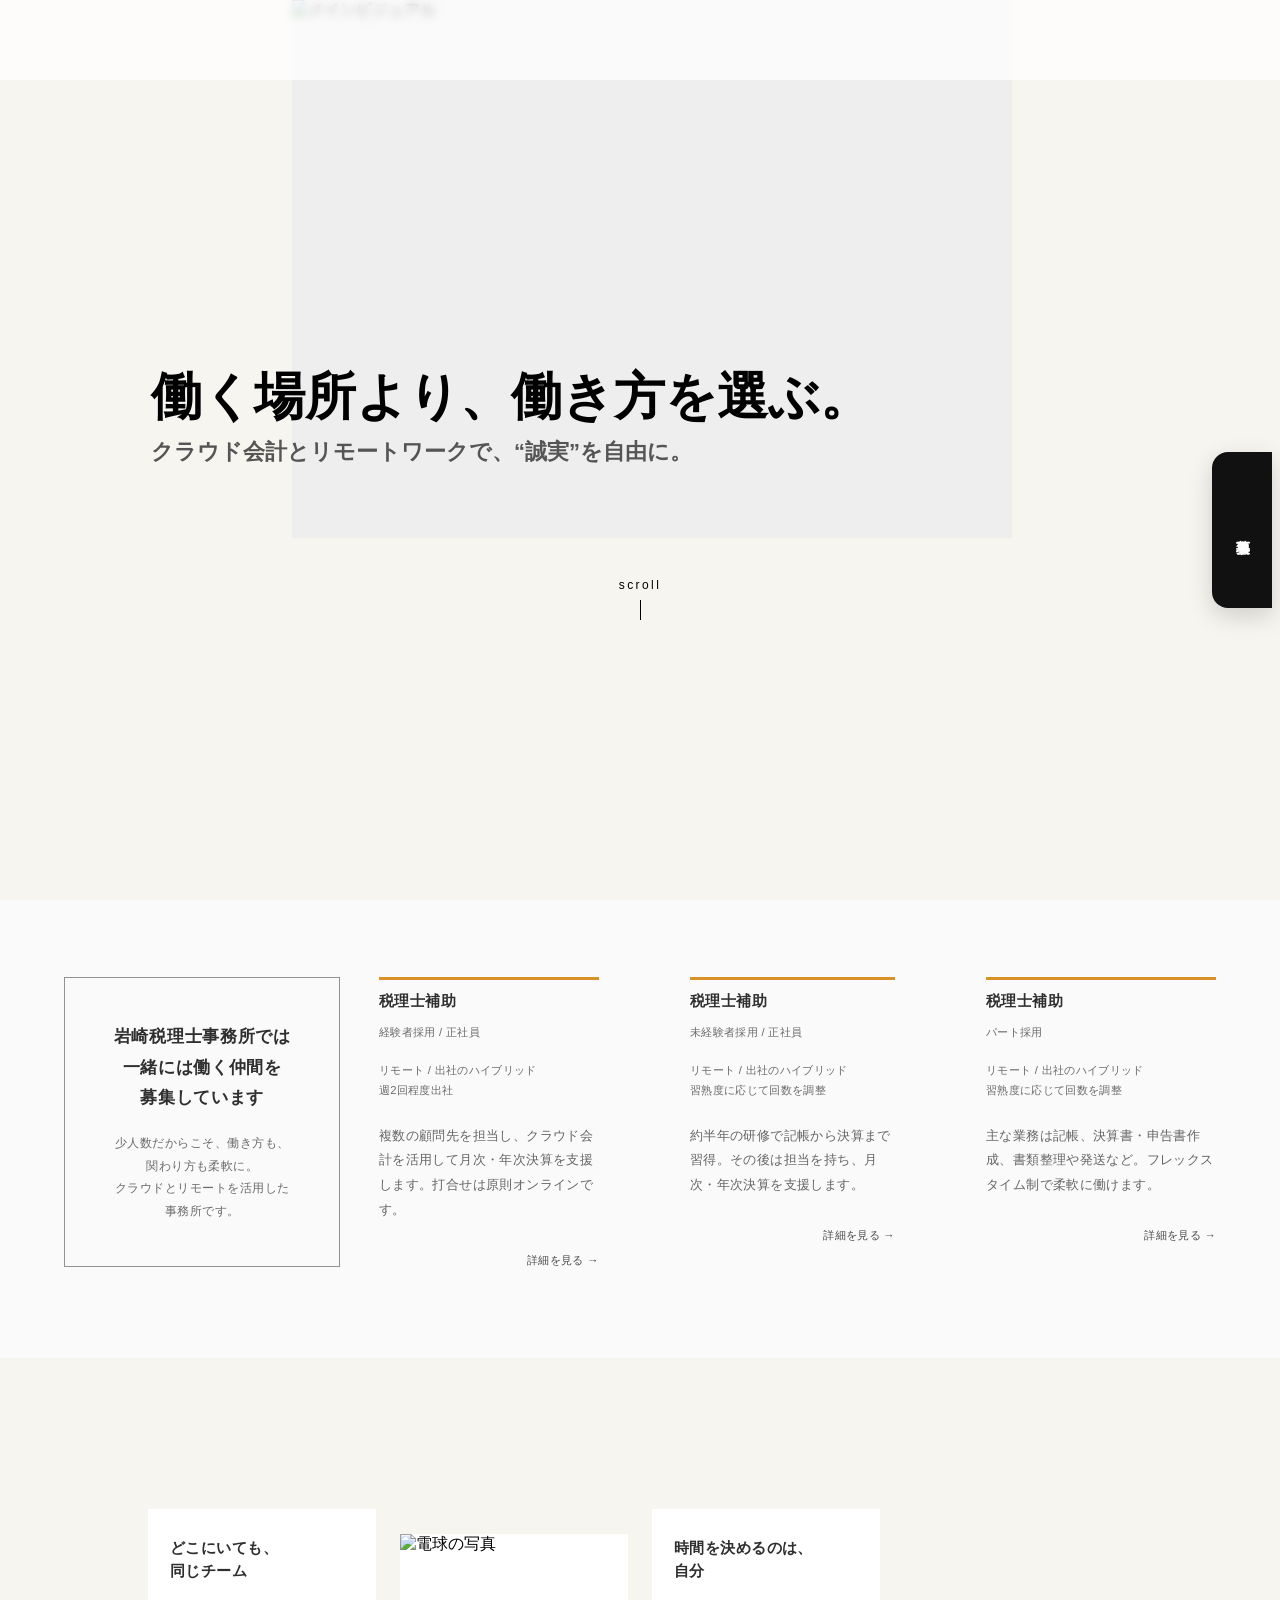
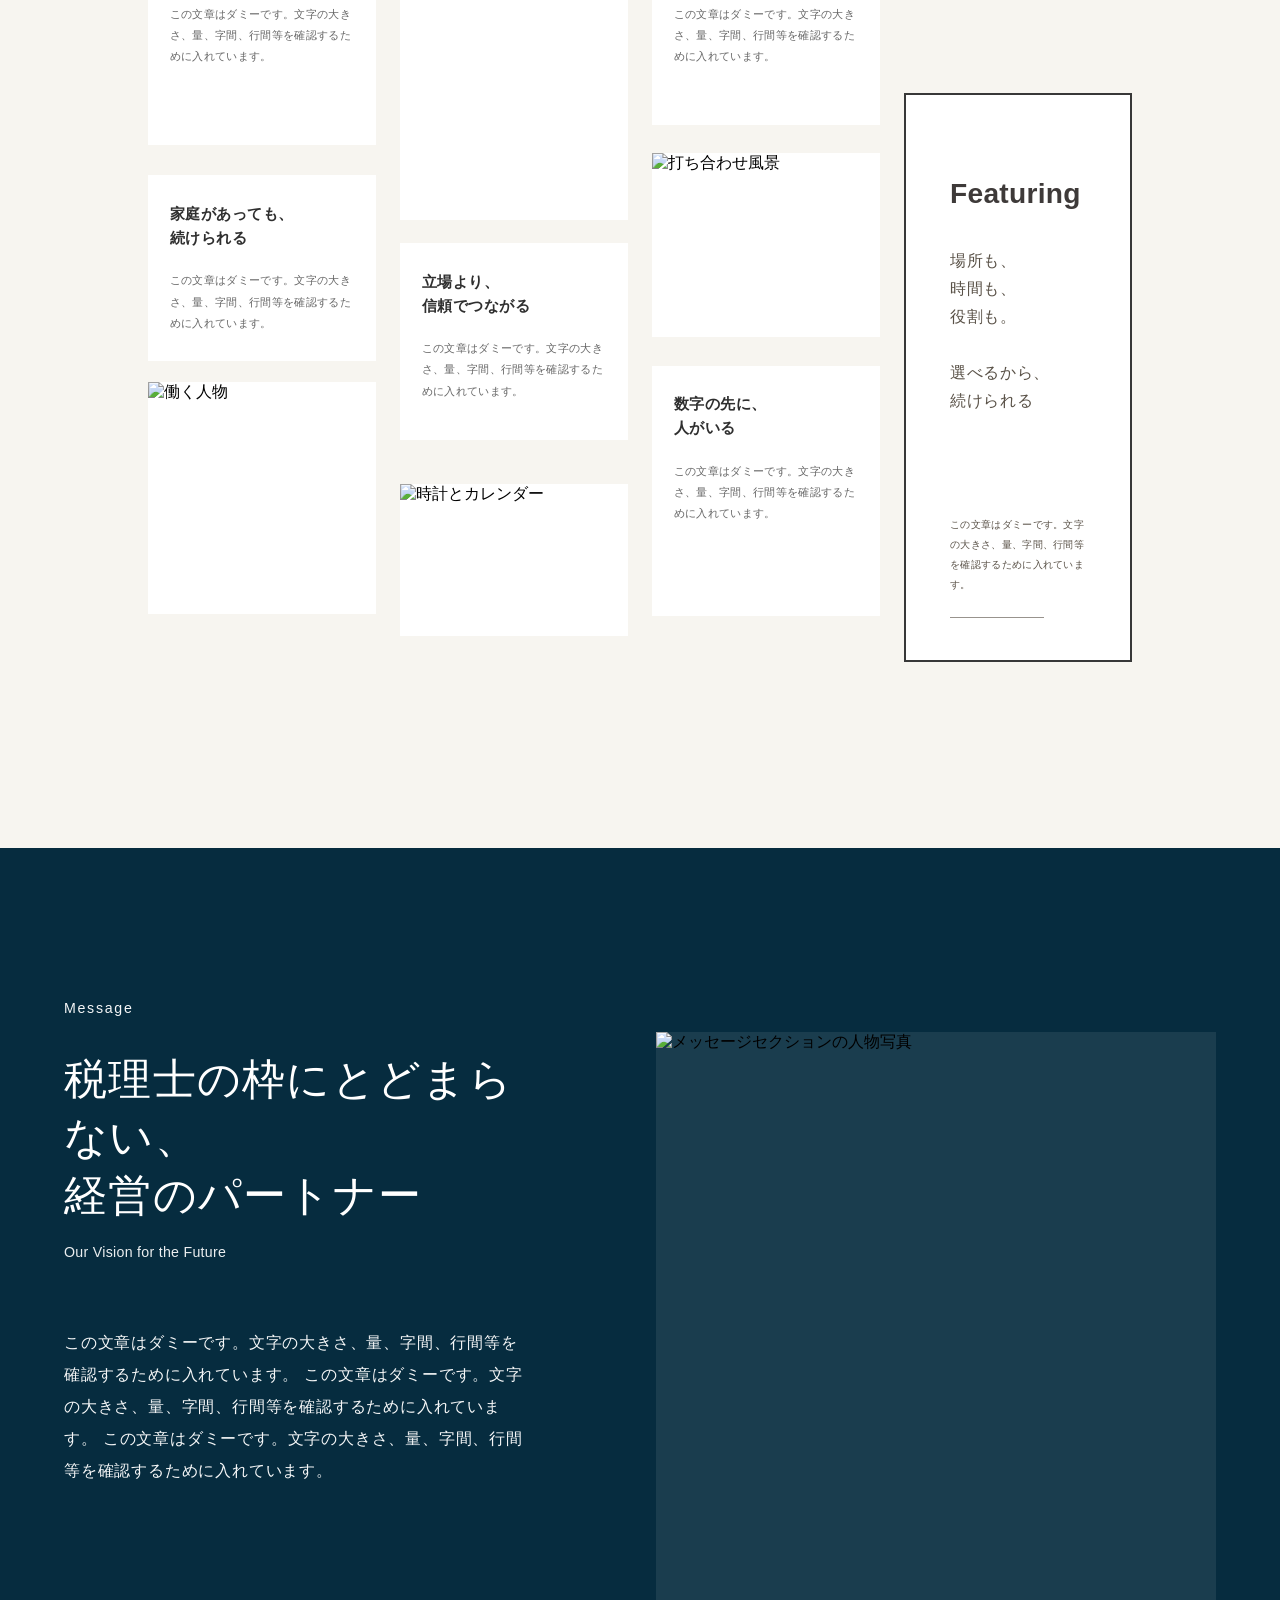
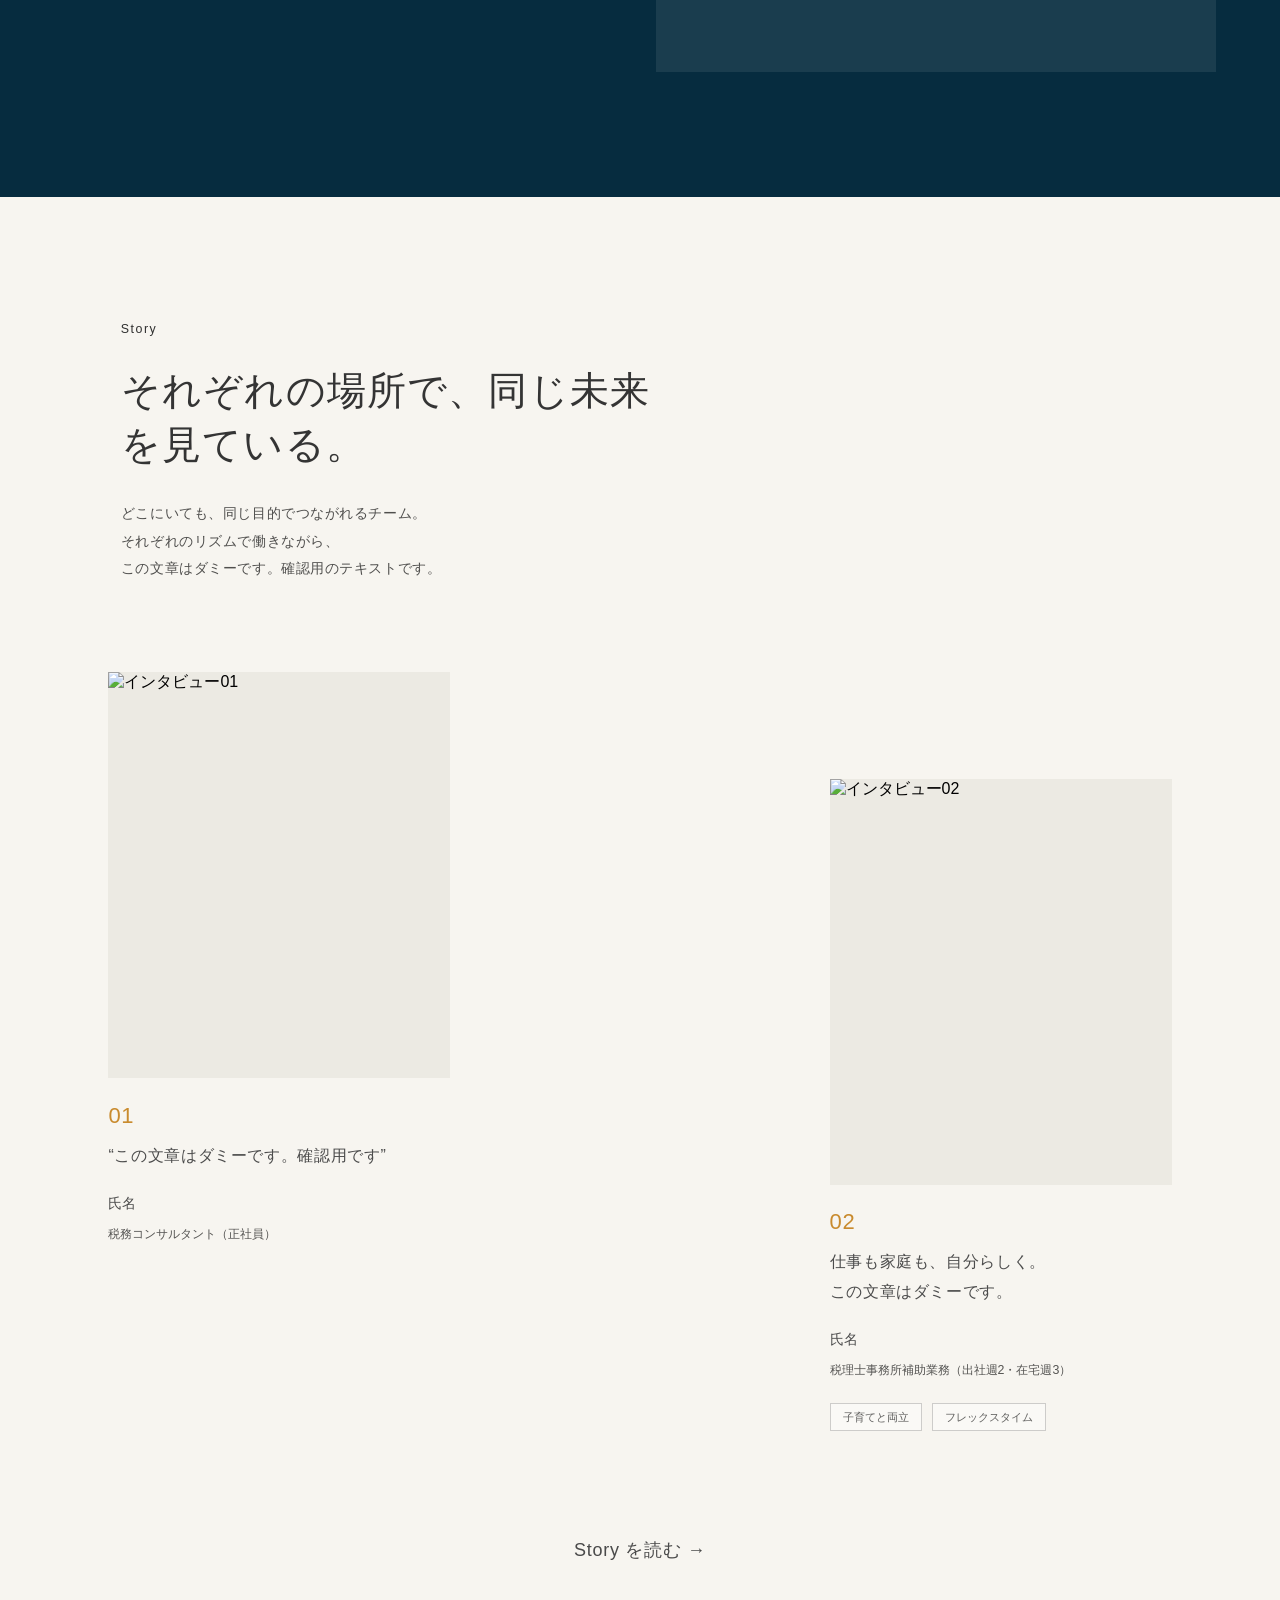
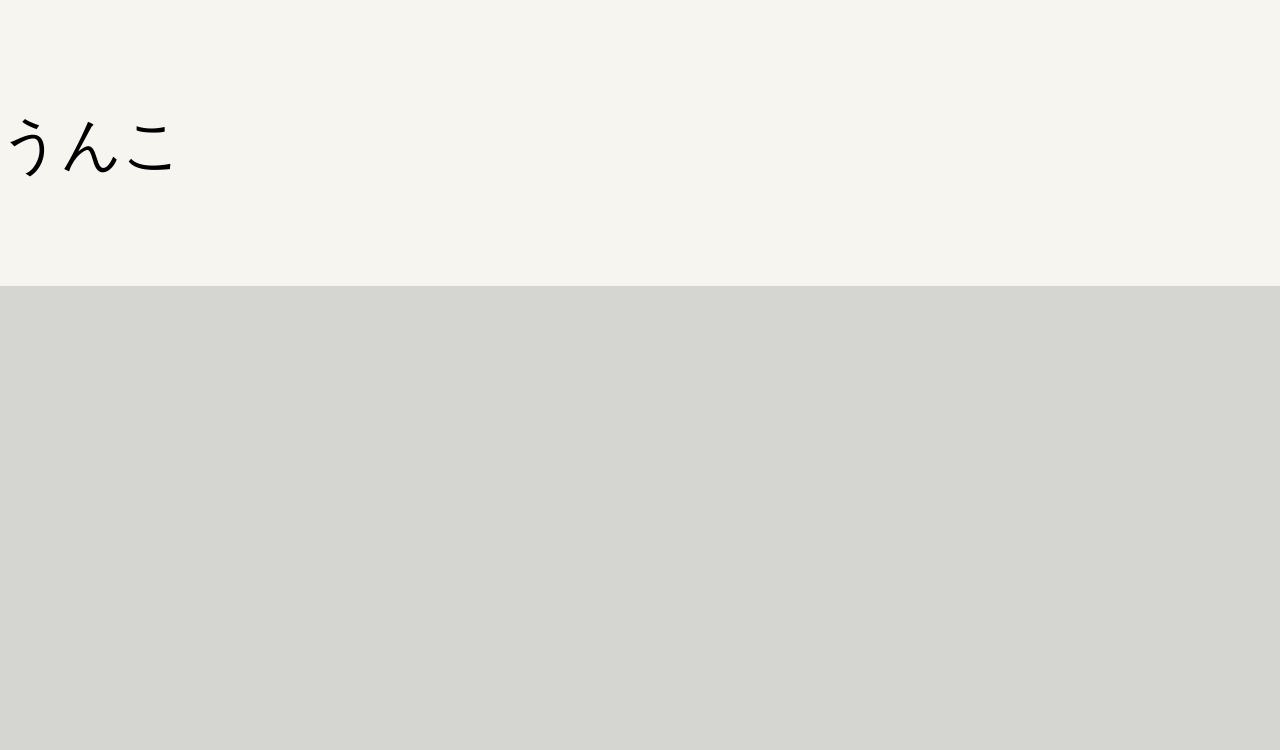
==== index.html @ affb2245 "Add files via upload" ====
<!DOCTYPE html>
<html lang="ja">
<head>
  <meta charset="UTF-8" />
  <meta name="viewport" content="width=device-width, initial-scale=1.0" />
  <title>prototype</title>
  <link rel="stylesheet" href="style.css">
</head>
<body>
  <main>
    <section class="hero">
      <div class="hero__header-bg"></div>
      <div class="hero__inner l-container">
        <div class="hero__visual-area">
          <figure class="hero__image-box">
            <img src="your-image.jpg" alt="メインビジュアル">
          </figure>
          <div class="hero__copy">
            <h1 class="hero__title">働く場所より、働き方を選ぶ。</h1>
            <p class="hero__subtitle">クラウド会計とリモートワークで、“誠実”を自由に。</p>
          </div>
        </div>
        <div class="hero__scroll">
          <span class="hero__scroll-text">scroll</span>
          <span class="hero__scroll-line"></span>
        </div>
      </div>
    </section>

  <a href="#recruit" class="fv-cta" aria-label="募集要項へ移動">
    <span class="fv-cta__text">募集要項</span>
  </a>

    <section class="recruit">
      <div class="recruit__inner l-container">
        
        <div class="recruit__lead-box">
          <div class="recruit__lead-inner">
            <h2 class="recruit__lead-title">
              岩崎税理士事務所では<br>
              一緒には働く仲間を<br>
              募集しています
            </h2>
            <p class="recruit__lead-text">
              少人数だからこそ、働き方も、<br>
              関わり方も柔軟に。<br>
              クラウドとリモートを活用した<br>
              事務所です。
            </p>
          </div>
        </div>

        <div class="recruit__content-area">
          <article class="recruit__card">
            <h3 class="recruit__card-title">税理士補助</h3>
            <p class="recruit__card-status">経験者採用 / 正社員</p>
            <p class="recruit__card-desc">リモート / 出社のハイブリッド<br>週2回程度出社</p>
            <p class="recruit__card-detail">複数の顧問先を担当し、クラウド会計を活用して月次・年次決算を支援します。打合せは原則オンラインです。</p>
            <a href="#" class="recruit__card-link">詳細を見る →</a>
          </article>

          <article class="recruit__card">
            <h3 class="recruit__card-title">税理士補助</h3>
            <p class="recruit__card-status">未経験者採用 / 正社員</p>
            <p class="recruit__card-desc">リモート / 出社のハイブリッド<br>習熟度に応じて回数を調整</p>
            <p class="recruit__card-detail">約半年の研修で記帳から決算まで習得。その後は担当を持ち、月次・年次決算を支援します。</p>
            <a href="#" class="recruit__card-link">詳細を見る →</a>
          </article>

          <article class="recruit__card">
            <h3 class="recruit__card-title">税理士補助</h3>
            <p class="recruit__card-status">パート採用</p>
            <p class="recruit__card-desc">リモート / 出社のハイブリッド<br>習熟度に応じて回数を調整</p>
            <p class="recruit__card-detail">主な業務は記帳、決算書・申告書作成、書類整理や発送など。フレックスタイム制で柔軟に働けます。</p>
            <a href="#" class="recruit__card-link">詳細を見る →</a>
          </article>
        </div>

      </div>
   </section>

   <section class="feature">
    <div class="feature__inner l-container">

      <div class="feature__col feature__col--left">
        <article class="feature-card feature-card--text feature-card--t1">
          <h2 class="feature-card__title">どこにいても、<br>同じチーム</h2>
          <p class="feature-card__text">
            この文章はダミーです。文字の大きさ、量、字間、行間等を確認するために入れています。
          </p>
        </article>

        <article class="feature-card feature-card--text feature-card--t2">
          <h2 class="feature-card__title">家庭があっても、<br>続けられる</h2>
          <p class="feature-card__text">
            この文章はダミーです。文字の大きさ、量、字間、行間等を確認するために入れています。
          </p>
        </article>

        <figure class="feature-card feature-card--photo feature-card--p1">
          <img src="feature-01.jpg" alt="働く人物">
        </figure>
      </div>

      <div class="feature__col feature__col--center">
        <figure class="feature-card feature-card--photo feature-card--p2">
          <img src="feature-02.jpg" alt="電球の写真">
        </figure>

        <article class="feature-card feature-card--text feature-card--t3">
          <h2 class="feature-card__title">立場より、<br>信頼でつながる</h2>
          <p class="feature-card__text">
            この文章はダミーです。文字の大きさ、量、字間、行間等を確認するために入れています。
          </p>
        </article>

        <figure class="feature-card feature-card--photo feature-card--p3">
          <img src="feature-03.jpg" alt="時計とカレンダー">
        </figure>
      </div>

      <div class="feature__col feature__col--right">
        <article class="feature-card feature-card--text feature-card--t4">
          <h2 class="feature-card__title">時間を決めるのは、<br>自分</h2>
          <p class="feature-card__text">
            この文章はダミーです。文字の大きさ、量、字間、行間等を確認するために入れています。
          </p>
        </article>

        <figure class="feature-card feature-card--photo feature-card--p4">
          <img src="feature-04.jpg" alt="打ち合わせ風景">
        </figure>

        <article class="feature-card feature-card--text feature-card--t5">
          <h2 class="feature-card__title">数字の先に、<br>人がいる</h2>
          <p class="feature-card__text">
            この文章はダミーです。文字の大きさ、量、字間、行間等を確認するために入れています。
          </p>
        </article>
      </div>

      <aside class="feature-panel">
        <div class="feature-panel__inner">
          <p class="feature-panel__heading">Featuring</p>
          <h2 class="feature-panel__title">
            場所も、<br>
            時間も、<br>
            役割も。<br>
            <br>
            選べるから、<br>
            続けられる
          </h2>
          <p class="feature-panel__text">
            この文章はダミーです。文字の大きさ、量、字間、行間等を確認するために入れています。
          </p>
          <span class="feature-panel__line"></span>
        </div>
      </aside>

    </div>
  </section>

  <section class="message">
    <div class="message__inner l-container">
      <div class="message__content">
        <p class="message__eyebrow">Message</p>
        <h2 class="message__title">
          税理士の枠にとどまらない、<br>
          経営のパートナー
        </h2>
        <p class="message__sub">Our Vision for the Future</p>

        <div class="message__text">
          <p>
            この文章はダミーです。文字の大きさ、量、字間、行間等を確認するために入れています。
            この文章はダミーです。文字の大きさ、量、字間、行間等を確認するために入れています。
            この文章はダミーです。文字の大きさ、量、字間、行間等を確認するために入れています。
          </p>
        </div>
      </div>

      <figure class="message__image">
        <img src="message-photo.jpg" alt="メッセージセクションの人物写真">
      </figure>
    </div>
 </section>

 <section class="story">
  <div class="story__inner l-container">
    <div class="story__heading">
      <p class="story__eyebrow">Story</p>
      <h2 class="story__title">それぞれの場所で、同じ未来を見ている。</h2>
      <p class="story__lead">
        どこにいても、同じ目的でつながれるチーム。<br>
        それぞれのリズムで働きながら、<br>
        この文章はダミーです。確認用のテキストです。
      </p>
    </div>

    <div class="story__list">
      <article class="story-card story-card--01">
        <figure class="story-card__image">
          <img src="story-01.jpg" alt="インタビュー01">
        </figure>

        <div class="story-card__body">
          <p class="story-card__number">01</p>
          <h3 class="story-card__catch">“この文章はダミーです。確認用です”</h3>
          <p class="story-card__name">氏名</p>
          <p class="story-card__meta">税務コンサルタント（正社員）</p>
        </div>
      </article>

      <article class="story-card story-card--02">
        <figure class="story-card__image">
          <img src="story-02.jpg" alt="インタビュー02">
        </figure>

        <div class="story-card__body">
          <p class="story-card__number">02</p>
          <h3 class="story-card__catch">
            仕事も家庭も、自分らしく。<br>
            この文章はダミーです。
          </h3>
          <p class="story-card__name">氏名</p>
          <p class="story-card__meta">税理士事務所補助業務（出社週2・在宅週3）</p>

          <div class="story-card__tags">
            <span class="story-card__tag">子育てと両立</span>
            <span class="story-card__tag">フレックスタイム</span>
          </div>
        </div>
      </article>
    </div>

    <div class="story__footer">
      <a href="#" class="story__link">Story を読む →</a>
    </div>
  </div>
 </section>
 <p class="unko">うんこ</p>

    <footer class="footer">
      <div class="footer__inner l-container"></div>
    </footer>
</main>
</html>
---- style.css ----
:root {
  /* 色の定義 */
  --bg-orange: #F7F5F0; 
  --header-white: #ffffffab;
  --footer-gray: #D5D5D1;
  --text-main: #000000;
  --text-sub: rgba(0, 0, 0, 0.82);
  --header-h: clamp(72px, 7vw, 80px);
  --row-image: clamp(320px, 42vw, 600px);
}

/* リセット */
* { 
  box-sizing: border-box; 
  margin: 0; 
  padding: 0; 
}


body {
  background: var(--bg-orange);
  color: var(--text-main);
  font-family: "Hiragino Sans", "Yu Gothic", sans-serif;
  overflow-x: hidden;
}

/* =============================================
   共通レイアウト：.l-container
   ============================================= */
.l-container {
  width: min(100%, 1440px);
  margin-inline: auto;
  padding-inline: clamp(24px, 5%, 64px);
  box-sizing: border-box;
}

/* =============================================
   Heroセクション（FV）
   ============================================= */
.hero {
  width: 100%;
  min-height: 100vh;
}

/* ヘッダー背景（全幅） */
.hero__header-bg {
  position: absolute; /* 昇降JSを入れるまでは absolute で一旦維持 */
  top: 0;
  left: 0;
  width: 100%;
  height: var(--header-h);
  background: var(--header-white);
  backdrop-filter: blur(4px);
  z-index: 11;
}

.hero__inner {
  /* FV専用グリッド定数をローカル化 */
  --hero-col-1: 98fr;
  --hero-col-2: 187fr;
  --hero-col-3: 900fr;
  --hero-col-4: 255fr;

  display: grid;
  grid-template-columns:
    var(--hero-col-1)
    var(--hero-col-2)
    var(--hero-col-3)
    var(--hero-col-4);

  grid-template-rows: clamp(320px, 42vw, 600px) auto;
  padding-bottom: 140px;
}

/* 画像とコピーを重ねるエリア */
.hero__visual-area {
  grid-column: 1 / 5;
  grid-row: 1 / 2;

  display: grid;
  grid-template-columns: inherit;
  grid-template-rows: 1fr;
}

/* 画像：3列目 */
.hero__image-box {
  grid-column: 3 / 4;
  grid-row: 1 / 2;

  width: 100%;
  height: 100%;
  background: #eee;
  overflow: hidden;
}

.hero__image-box img {
  width: 100%;
  height: 100%;
  object-fit: cover;
}

/* コピー：1〜3列を使って画像上に重ねる */
.hero__copy {
  grid-column: 1 / 4;
  grid-row: 1 / 2;

  align-self: end;
  padding-left: clamp(20px, 6.8vw, 98px);
  padding-bottom: clamp(30px, 5.5vw, 80px);
  pointer-events: none;
}

.hero__title {
  font-size: clamp(28px, 4vw, 56px);
  line-height: 1.2;
  margin-bottom: 0.2em;
  white-space: nowrap;
}

.hero__subtitle {
  font-size: clamp(14px, 1.8vw, 22px);
  color: #555;
  font-weight: 700;
  white-space: nowrap;
}

/* スクロール */
.hero__scroll {
  grid-column: 1 / 5;
  grid-row: 2 / 3;

  justify-self: center;
  display: flex;
  flex-direction: column;
  align-items: center;
  padding-top: 40px;
}

.hero__scroll-text {
  font-size: 12px;
  letter-spacing: 0.2em;
}

.hero__scroll-line {
  width: 1px;
  height: clamp(10px, 2vw, 20px);
  background: #000;
  margin-top: 8px;
}

/* =============================================
   FV CTA
   Heroの外に置く独立UI
   ============================================= */
.fv-cta {
  position: fixed;
  z-index: 50;

  /* 縦位置：
     サブコピー付近〜少し下を想定 */
  top: clamp(340px, 36vw, 452px);

  /* 横位置：
     1440コンテンツの右端基準。
     画面が広い時は1440の外へ行かず、
     画面が狭い時は右端から少し内側へ。 */
  right: max(8px, calc((100vw - 1440px) / 2));

  width: clamp(56px, 4.72vw, 68px);
  height: clamp(136px, 12.22vw, 176px);

  display: flex;
  align-items: center;
  justify-content: center;

  background: #111;
  color: #fff;
  text-decoration: none;

  border-radius: 16px 0 0 16px;
  box-shadow: 0 8px 24px rgba(0, 0, 0, 0.16);

  transition:
    background 0.25s ease,
    transform 0.25s ease,
    box-shadow 0.25s ease;
}

.fv-cta:hover {
  background: #222;
  transform: translateX(-2px);
  box-shadow: 0 10px 28px rgba(0, 0, 0, 0.2);
}

.fv-cta__text {
  writing-mode: vertical-rl;
  text-orientation: upright;

  font-size: clamp(14px, 1.11vw, 16px);
  line-height: 1.4;
  font-weight: 700;
  letter-spacing: 0.08em;
}

/* ---------------------------------------------
   1440未満
   右端から少し内側へ
   --------------------------------------------- */
/* @media (max-width: 1440px) {
  .fv-cta {
    right: clamp(0px, 1.67vw, 24px);
  }
} */

@media (min-width: 1600px) {
  .fv-cta {
    top: clamp(380px, 40vw, 520px);
  }
}

/* ---------------------------------------------
   タブレット
   少し小さく・少し上へ
   --------------------------------------------- */
@media (max-width: 980px) {
  .fv-cta {
    top: clamp(280px, 34vw, 360px);
    width: clamp(52px, 6.2vw, 60px);
    height: clamp(120px, 16vw, 148px);
    border-radius: 14px 0 0 14px;
  }

  .fv-cta__text {
    font-size: clamp(13px, 1.53vw, 15px);
  }
}

/* =============================================
   Recruitmentセクション
   ============================================= */
.recruit {
  width: 100%;
  background: #fafafa;
  padding-top: clamp(72px, 6vw, 96px);
  padding-bottom: clamp(80px, 7vw, 112px);
}

.recruit__inner {
  display: grid;
  grid-template-columns:
    clamp(240px, 24%, 300px)
    minmax(0, 1fr);
  column-gap: clamp(40px, 4vw, 88px);
  align-items: start;
}

/* 左リード */
.recruit__lead-box {
  grid-column: 1 / 2;
  margin-top: 0;
}

.recruit__lead-inner {
  width: 100%;
  aspect-ratio: 5 / 4;
  border: 1px solid rgba(0, 0, 0, 0.42);
  background: transparent;

  display: flex;
  flex-direction: column;
  align-items: center;
  justify-content: center;
  text-align: center;

  padding: clamp(32px, 3.4vw, 44px);
}

.recruit__lead-title {
  font-size: clamp(15px, 1.35vw, 19px);
  line-height: 1.75;
  font-weight: 700;
  letter-spacing: 0.04em;
  color: #2f2f2f;
}

.recruit__lead-text {
  margin-top: clamp(18px, 1.6vw, 24px);
  font-size: clamp(11px, 0.9vw, 13px);
  line-height: 1.95;
  font-weight: 400;
  letter-spacing: 0.04em;
  color: rgba(0, 0, 0, 0.58);
}

/* 右カード群 */
.recruit__content-area {
  grid-column: 2 / 3;
  display: flex;
  align-items: flex-start;
  justify-content: space-between;
  gap: clamp(28px, 3vw, 56px);
}

.recruit__card {
  flex: 0 1 auto;
  min-width: 0;
  display: flex;
  flex-direction: column;
  align-items: flex-start;

  padding-top: clamp(10px, 0.9vw, 14px);
  border-top: 3px solid #d89228;
  margin-top: 0; /* ← ここ大事。頭揃える */
}

/* 幅だけで差をつける */
.recruit__card:nth-child(1) {
  width: clamp(180px, 18vw, 240px);
}

.recruit__card:nth-child(2) {
  width: clamp(170px, 17vw, 225px);
}

.recruit__card:nth-child(3) {
  width: clamp(185px, 18.5vw, 250px);
}

/* 文字 */
.recruit__card-title {
  font-size: clamp(14px, 1.15vw, 18px);
  line-height: 1.45;
  font-weight: 700;
  letter-spacing: 0.03em;
  color: #2f2f2f;
}

.recruit__card-status {
  margin-top: clamp(8px, 0.8vw, 11px);
  font-size: clamp(11px, 0.88vw, 13px);
  line-height: 1.6;
  font-weight: 400;
  letter-spacing: 0.03em;
  color: rgba(0, 0, 0, 0.58);
}

.recruit__card-desc {
  margin-top: clamp(18px, 1.5vw, 22px);
  font-size: clamp(11px, 0.88vw, 13px);
  line-height: 1.8;
  font-weight: 400;
  letter-spacing: 0.03em;
  color: rgba(0, 0, 0, 0.58);
}

.recruit__card-detail {
  margin-top: clamp(22px, 1.8vw, 28px);
  font-size: clamp(13px, 0.98vw, 15px);
  line-height: 1.9;
  font-weight: 400;
  letter-spacing: 0.03em;
  color: rgba(0, 0, 0, 0.60);
}

.recruit__card-link {
  margin-top: clamp(28px, 2.4vw, 36px);
  display: inline-block;
  align-self: flex-end;
  text-decoration: none;
  font-size: clamp(11px, 0.88vw, 13px);
  line-height: 1.4;
  font-weight: 400;
  letter-spacing: 0.03em;
  color: #4a4a4a;
}

/* ノートPC */
@media (max-width: 1440px) {
  .recruit__inner {
    grid-template-columns:
      clamp(220px, 24%, 280px)
      minmax(0, 1fr);
    column-gap: clamp(28px, 3vw, 56px);
  }

  .recruit__content-area {
    gap: clamp(20px, 2.2vw, 32px);
  }

  .recruit__card:nth-child(1) {
    width: clamp(170px, 18vw, 220px);
  }

  .recruit__card:nth-child(2) {
    width: clamp(160px, 17vw, 205px);
  }

  .recruit__card:nth-child(3) {
    width: clamp(175px, 18.5vw, 230px);
  }
}

/* タブレット */
@media (max-width: 980px) {
  .recruit__inner {
    grid-template-columns: 1fr;
    row-gap: 36px;
  }

  .recruit__lead-box,
  .recruit__content-area {
    grid-column: auto;
  }

  .recruit__lead-inner {
    max-width: 420px;
  }

  .recruit__card {
    width: auto !important;
    flex: 1 1 0;
  }
}


/* =============================================
   Featureセクション
   カンプ寄せ強化版（文字サイズ調整版）
   ============================================= */
.feature {
  width: 100%;
  background: #f7f5f0;
  padding-top: clamp(110px, 11.74vw, 169px);
  padding-bottom: clamp(120px, 14.51vw, 209px);
}

.feature__inner {
  align-items: start;
  display: grid;
  grid-template-columns:
    minmax(16px, 91px)
    repeat(12, minmax(0, 78px))
    minmax(16px, 167px);
  column-gap: 24px;
}

/* =============================================
   4つの大枠配置
   ============================================= */
.feature__col--left  { grid-column: 2 / span 3; }
.feature__col--center{ grid-column: 5 / span 3; }
.feature__col--right { grid-column: 8 / span 3; }

.feature-panel {
  grid-column: 11 / span 3;
  margin-top: clamp(150px, 14.38vw, 207px);
}

/* 各縦列は「積む」けど、均等にしない */
.feature__col {
  display: grid;
  align-content: start;
  justify-items: start;
}

.feature__col--left {
  row-gap: 0;
  padding-top: 0;
}

.feature__col--center {
  row-gap: 0;
  padding-top: clamp(22px, 2.01vw, 29px);
}

.feature__col--right {
  row-gap: 0;
  padding-top: 0;
}

/* =============================================
   基本カード
   ============================================= */
.feature-card {
  min-width: 0;
  background: #fff;
}

.feature-card--text {
  display: grid;
  align-content: start;
  padding:
    clamp(22px, 2.1vw, 30px)
    clamp(18px, 1.7vw, 24px);
}

.feature-card--photo {
  overflow: hidden;
}

.feature-card--photo img {
  width: 100%;
  height: 100%;
  object-fit: cover;
  display: block;
}

/* =============================================
   左列（258系）
   ============================================= */
.feature-card--t1,
.feature-card--t2,
.feature-card--p1 {
  width: min(100%, clamp(220px, 17.92vw, 258px));
}

.feature-card--t1 {
  min-height: clamp(220px, 18.47vw, 266px);
  margin-top: 0;
}

.feature-card--t2 {
  min-height: clamp(152px, 12.78vw, 184px);
  margin-top: clamp(20px, 2.36vw, 34px);
}

.feature-card--p1 {
  aspect-ratio: 258 / 263;
  margin-top: clamp(18px, 1.60vw, 23px);
}

/* =============================================
   中列（254系）
   ============================================= */
.feature-card--p2,
.feature-card--t3,
.feature-card--p3 {
  width: min(100%, clamp(216px, 17.64vw, 254px));
}

.feature-card--p2 {
  aspect-ratio: 254 / 318;
  margin-top: 0;
}

.feature-card--t3 {
  min-height: clamp(184px, 15.35vw, 221px);
  margin-top: clamp(18px, 1.81vw, 26px);
}

.feature-card--p3 {
  aspect-ratio: 254 / 169;
  margin-top: clamp(34px, 3.47vw, 50px);
}

/* =============================================
   右列（259/287系）
   ============================================= */
.feature-card--t4,
.feature-card--p4 {
  width: min(100%, clamp(220px, 17.99vw, 259px));
}

.feature-card--t5 {
  width: min(100%, clamp(230px, 19.93vw, 287px));
}

.feature-card--t4 {
  min-height: clamp(200px, 16.88vw, 243px);
  margin-top: 0;
}

.feature-card--p4 {
  aspect-ratio: 259 / 209;
  margin-top: clamp(22px, 2.22vw, 32px);
}

.feature-card--t5 {
  min-height: clamp(220px, 19.58vw, 282px);
  margin-top: clamp(22px, 2.22vw, 32px);
}

/* =============================================
   小カード内テキスト
   ============================================= */
.feature-card--text h2,
.feature-card--text h3 {
  margin: 0;
  font-size: clamp(14px, 1.2vw, 18px);
  line-height: 1.55;
  font-weight: 700;
  letter-spacing: 0.03em;
  color: #2f2f2f;
}

.feature-card--text p {
  margin-top: clamp(16px, 1.6vw, 24px);
  font-size: clamp(11px, 0.88vw, 13px);
  line-height: 1.9;
  font-weight: 400;
  letter-spacing: 0.03em;
  color: rgba(0, 0, 0, 0.60);
}

/* =============================================
   右パネル
   ============================================= */
.feature-panel__inner {
  width: min(100%, 293px);
  height: 569px;
  background: #fff;
  border: 2px solid rgba(0, 0, 0, 0.78);
  box-sizing: border-box;

  padding: 84px 44px 42px;

  display: grid;
  grid-template-rows: auto auto 1fr auto auto;
}

.feature-panel__heading {
  margin: 0;
  font-size: clamp(24px, 2.2vw, 34px);
  line-height: 1.05;
  font-weight: 700;
  letter-spacing: 0.01em;
  color: #3e3a39;
}

.feature-panel__title {
  margin: clamp(36px, 3vw, 46px) 0 0;
  font-size: clamp(16px, 1.25vw, 20px);
  line-height: 1.75;
  font-weight: 500;
  letter-spacing: 0.04em;
  color: #5a5248;
}

.feature-panel__text {
  align-self: end;
  margin: 0;
  font-size: clamp(10px, 0.82vw, 12px);
  line-height: 1.9;
  font-weight: 400;
  letter-spacing: 0.03em;
  color: #5a5248;
}

.feature-panel__line {
  display: block;
  align-self: start;
  width: 94px;
  height: 1px;
  background: rgba(90, 82, 72, 0.62);
  margin-top: 22px;
}

/* =============================================
   1280以下
   ============================================= */
@media (max-width: 1280px) {
  .feature__inner {
    grid-template-columns:
      minmax(20px, 1fr)
      repeat(12, minmax(0, 1fr))
      minmax(20px, 1fr);
    column-gap: clamp(12px, 1.88vw, 24px);
  }

  .feature-card--t1,
  .feature-card--t2,
  .feature-card--p1,
  .feature-card--p2,
  .feature-card--t3,
  .feature-card--p3,
  .feature-card--t4,
  .feature-card--p4,
  .feature-card--t5,
  .feature-panel__inner {
    width: 100%;
  }
}

/* =============================================
   タブレット
   ============================================= */
@media (max-width: 980px) {
  .feature {
    padding-top: clamp(88px, 10vw, 120px);
    padding-bottom: clamp(88px, 10vw, 120px);
  }

  .feature__inner {
    grid-template-columns:
      minmax(20px, 1fr)
      repeat(6, minmax(0, 1fr))
      minmax(20px, 1fr);
    column-gap: 16px;
    row-gap: 28px;
  }

  .feature__col--left {
    grid-column: 2 / span 3;
  }

  .feature__col--center {
    grid-column: 5 / span 3;
    padding-top: 0;
  }

  .feature__col--right {
    grid-column: 2 / span 3;
  }

  .feature-panel {
    grid-column: 5 / span 3;
    margin-top: 0;
  }

  .feature-card--t2,
  .feature-card--p1,
  .feature-card--t3,
  .feature-card--p3,
  .feature-card--p4,
  .feature-card--t5 {
    margin-top: 20px;
  }
}


/* =============================================
   Messageセクション
   ============================================= */
.message {
  width: 100%;
  background: #062c3f;
  padding-top: clamp(88px, 10.42vw, 150px);
  padding-bottom: clamp(88px, 9.72vw, 140px);
}

.message__inner {
  /* l-container を芯にして、中だけ flex */
  display: flex;
  align-items: flex-start;
  justify-content: space-between;
  gap: clamp(32px, 5.56vw, 80px);
}

/* ---------------------------------------------
   左テキスト
--------------------------------------------- */
.message__content {
  flex: 0 1 460px;
  min-width: 0;
  color: #ffffff;
  padding-top: clamp(8px, 1.39vw, 20px);
}

.message__eyebrow {
  margin: 0;
  font-size: clamp(14px, 1.11vw, 16px);
  line-height: 1.4;
  font-weight: 400;
  letter-spacing: 0.12em;
  color: rgba(255, 255, 255, 0.96);
}

.message__title {
  margin: clamp(22px, 2.57vw, 37px) 0 0;
  font-size: clamp(32px, 3.33vw, 48px);
  line-height: 1.35;
  font-weight: 500;
  letter-spacing: 0.03em;
  color: #ffffff;
}

.message__sub {
  margin: clamp(12px, 1.39vw, 20px) 0 0;
  font-size: clamp(13px, 1.11vw, 16px);
  line-height: 1.5;
  font-weight: 400;
  letter-spacing: 0.02em;
  color: rgba(255, 255, 255, 0.92);
}

.message__text {
  margin-top: clamp(52px, 5vw, 72px);
}

.message__text p {
  margin: 0;
  font-size: clamp(14px, 1.25vw, 18px);
  line-height: 2;
  font-weight: 400;
  letter-spacing: 0.05em;
  color: rgba(255, 255, 255, 0.96);
}

/* ---------------------------------------------
   右画像
--------------------------------------------- */
.message__image {
  flex: 0 1 560px;
  width: 100%;
  max-width: 560px;
  aspect-ratio: 560 / 640;
  margin: clamp(18px, 4.03vw, 58px) 0 0;
  overflow: hidden;
  background: rgba(255, 255, 255, 0.08);
}

.message__image img {
  width: 100%;
  height: 100%;
  object-fit: cover;
  display: block;
}

/* =============================================
   Storyセクション
   ============================================= */
.story {
  width: 100%;
  background: #f7f5f0;
  padding-top: clamp(88px, 9.72vw, 140px);
  padding-bottom: clamp(88px, 11.11vw, 160px);
}

.story__inner {
  display: flex;
  flex-direction: column;
}

/* ---------------------------------------------
   見出し
--------------------------------------------- */
.story__heading {
  width: 100%;
  max-width: clamp(420px, 43.06vw, 620px);
  margin-left: clamp(16px, 4.44vw, 64px);
}

.story__eyebrow {
  margin: 0;
  font-size: clamp(12px, 0.97vw, 14px);
  line-height: 1.4;
  font-weight: 400;
  letter-spacing: 0.12em;
  color: #2f2f2f;
}

.story__title {
  margin: clamp(14px, 1.94vw, 28px) 0 0;
  font-size: clamp(30px, 3.06vw, 44px);
  line-height: 1.38;
  font-weight: 500;
  letter-spacing: 0.03em;
  color: #343434;
}

.story__lead {
  margin: clamp(20px, 2.22vw, 32px) 0 0;
  font-size: clamp(13px, 1.11vw, 16px);
  line-height: 1.95;
  font-weight: 400;
  letter-spacing: 0.04em;
  color: rgba(0, 0, 0, 0.68);
}

/* ---------------------------------------------
   カード一覧
--------------------------------------------- */
.story__list {
  margin-top: clamp(56px, 6.94vw, 100px);
  display: flex;
  justify-content: space-between;
  align-items: flex-start;
  gap: clamp(32px, 6.94vw, 100px);
  padding-inline: clamp(24px, 3.47vw, 50px);
}

/* ---------------------------------------------
   カード
--------------------------------------------- */
.story-card {
  display: flex;
  flex-direction: column;
  min-width: 0;
}

.story-card--01 {
  width: min(100%, 342px);
}

.story-card--02 {
  width: min(100%, 342px);
  margin-top: clamp(64px, 8.33vw, 120px);
}

.story-card__image {
  width: 100%;
  overflow: hidden;
  background: #eceae3;
}

.story-card--01 .story-card__image {
  aspect-ratio: 342 / 406;
}

.story-card--02 .story-card__image {
  aspect-ratio: 342 / 406;
}

.story-card__image img {
  display: block;
  width: 100%;
  height: 100%;
  object-fit: cover;
}

/* ---------------------------------------------
   本文
--------------------------------------------- */
.story-card__body {
  margin-top: clamp(18px, 2.08vw, 30px);
}

.story-card__number {
  margin: 0;
  font-size: clamp(22px, 1.67vw, 24px);
  line-height: 1;
  font-weight: 400;
  letter-spacing: 0.03em;
  color: #c98b2e;
}

.story-card__catch {
  margin: clamp(12px, 1.11vw, 16px) 0 0;
  font-size: clamp(14px, 1.25vw, 18px);
  line-height: 1.85;
  font-weight: 400;
  letter-spacing: 0.04em;
  color: #4c4c4c;
}

.story-card__name {
  margin: clamp(18px, 1.67vw, 24px) 0 0;
  font-size: clamp(13px, 1.11vw, 16px);
  line-height: 1.6;
  font-weight: 400;
  color: #4c4c4c;
}

.story-card__meta {
  margin: clamp(6px, 0.69vw, 10px) 0 0;
  font-size: clamp(11px, 0.97vw, 14px);
  line-height: 1.8;
  font-weight: 400;
  color: rgba(0, 0, 0, 0.66);
}

.story-card__tags {
  margin-top: clamp(16px, 1.67vw, 24px);
  display: flex;
  flex-wrap: wrap;
  gap: 10px;
}

.story-card__tag {
  display: inline-flex;
  align-items: center;
  justify-content: center;
  min-height: 28px;
  padding: 4px 12px;
  border: 1px solid rgba(0, 0, 0, 0.18);
  background: #faf9f6;
  font-size: clamp(10px, 0.83vw, 12px);
  line-height: 1.4;
  color: rgba(0, 0, 0, 0.62);
  white-space: nowrap;
}

/* ---------------------------------------------
   フッターリンク
--------------------------------------------- */
.story__footer {
  margin-top: clamp(56px, 8.33vw, 120px);
  display: flex;
  justify-content: center;
}

.story__link {
  font-size: clamp(18px, 1.39vw, 20px);
  line-height: 1.4;
  font-weight: 400;
  letter-spacing: 0.04em;
  color: #4a4a4a;
  text-decoration: none;
}

.story__link:hover {
  opacity: 0.72;
}

/* =============================================
   Footerセクション
   ============================================= */
.footer {
  width: 100%;
  height: 464px;
  background-color: var(--footer-gray);
  margin-top: 100px; /* デモ用に少し余白 */
}

.footer__inner {
  height: 100%;
  align-items: center; /* 垂直中央寄せ（お好みで） */
}

.footer__logo {
  grid-column: 2 / 3; /* 187pxのカラムに配置 */
  font-weight: bold;
  font-size: 24px;
}

.footer__sns {
  grid-column: 4 / 5; /* 右端の255pxのカラムに配置 */
  justify-self: end;
  background: #bbb; /* ただの四角形 */
  padding: 10px 20px;
}

/* =============================================
   レスポンシブ
   ============================================= */


.unko{
    font-size: 60px;
}
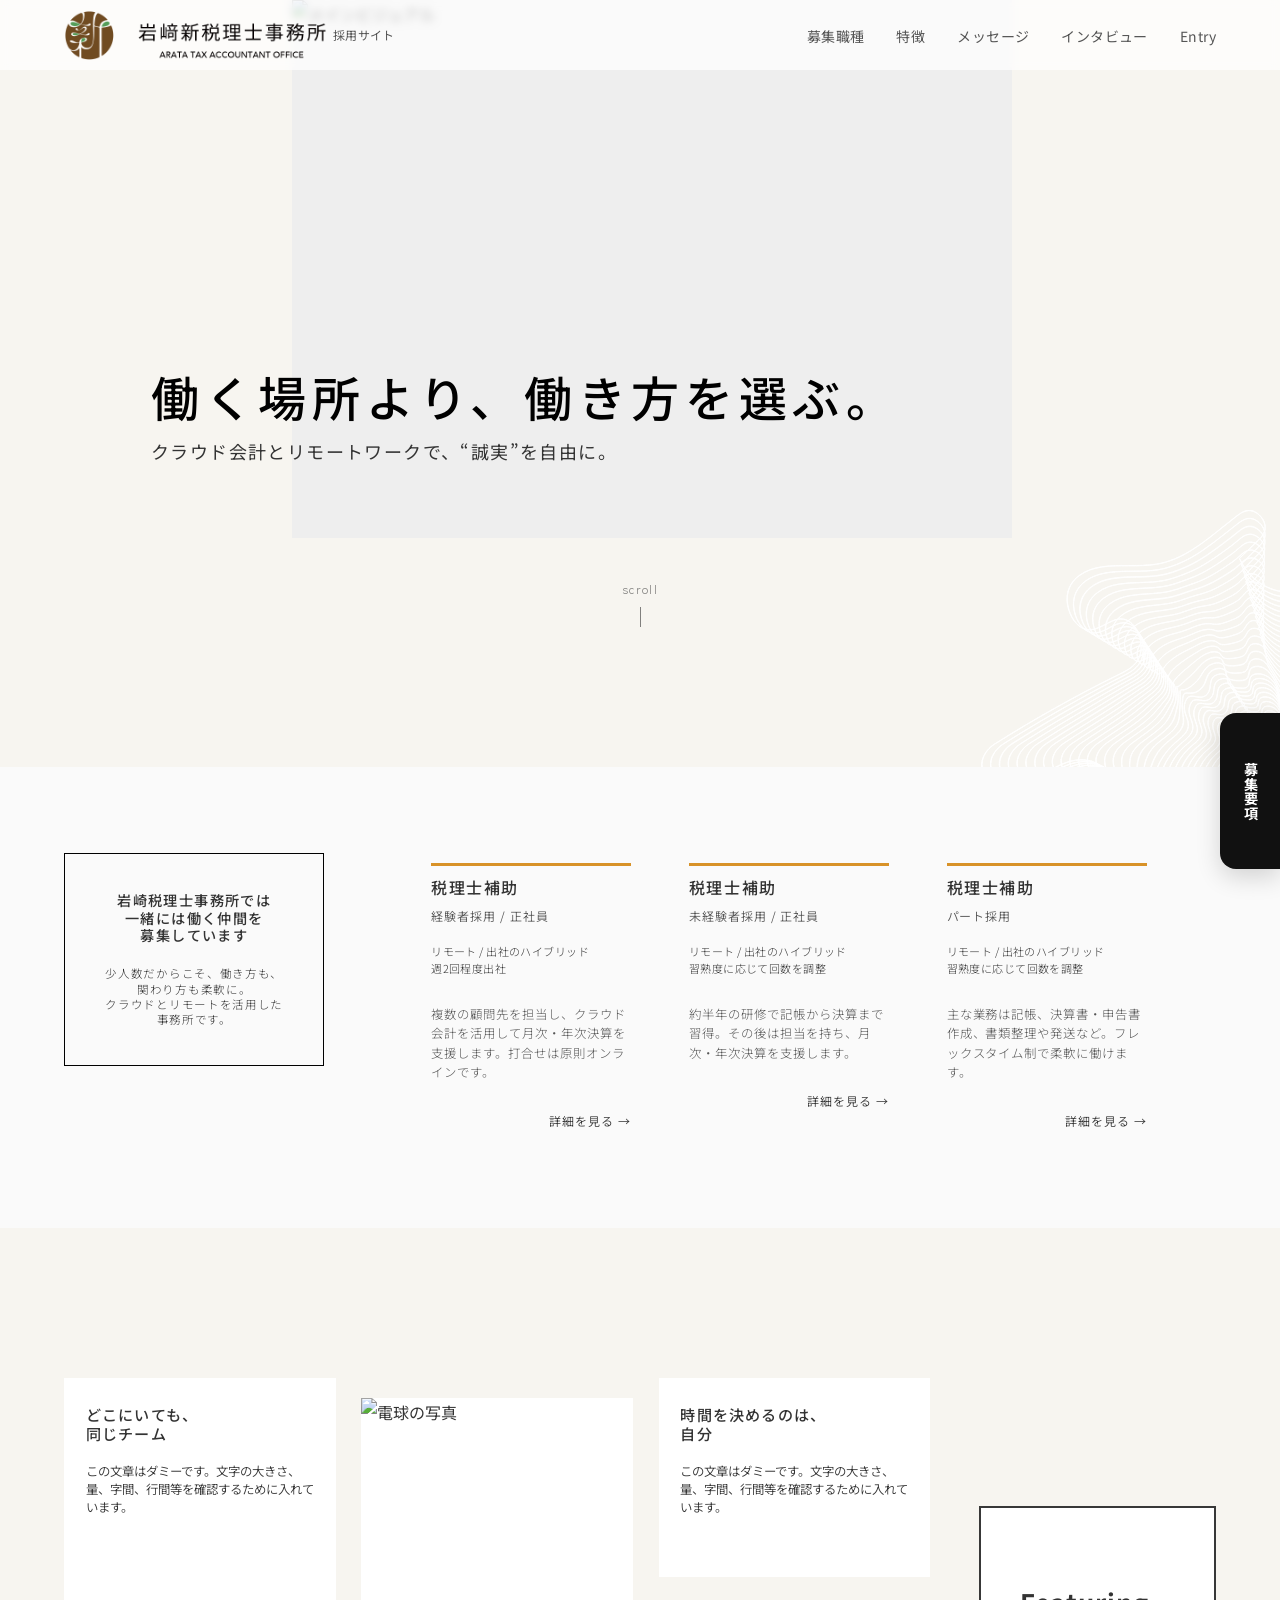
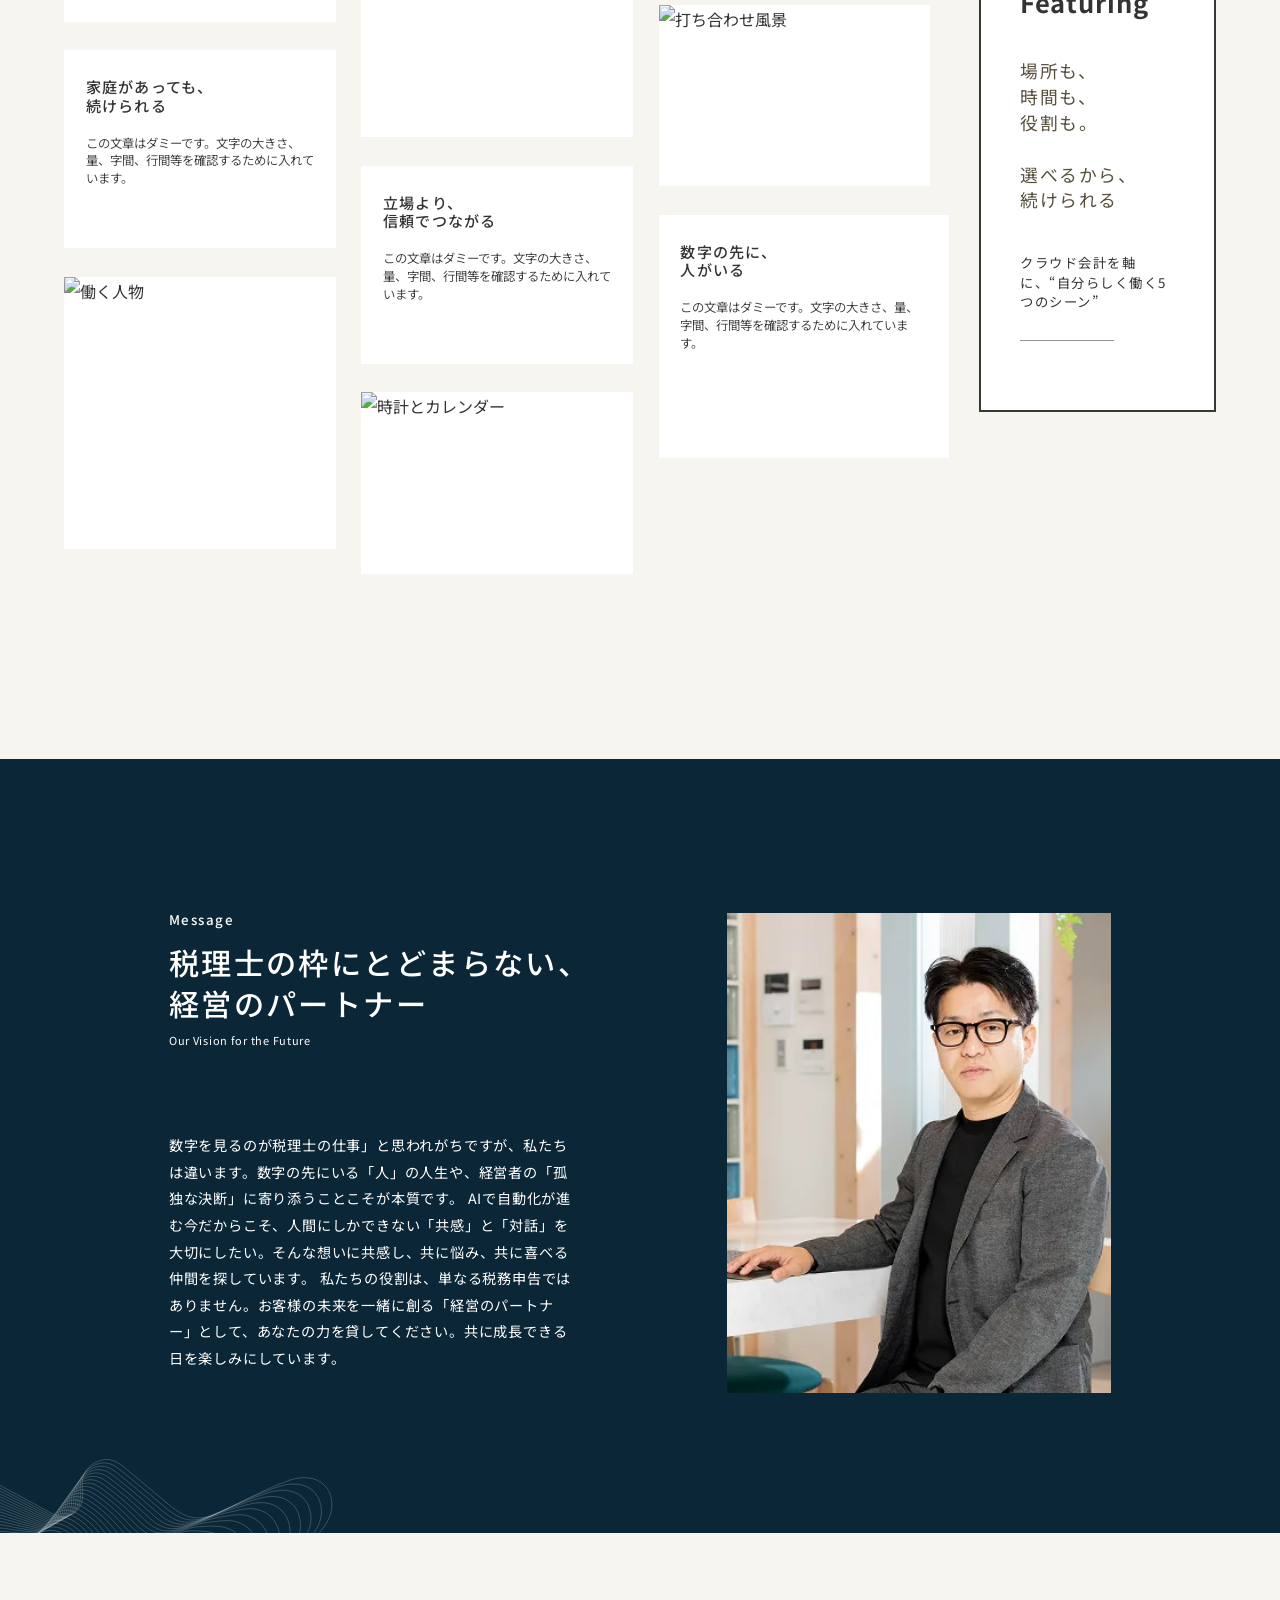
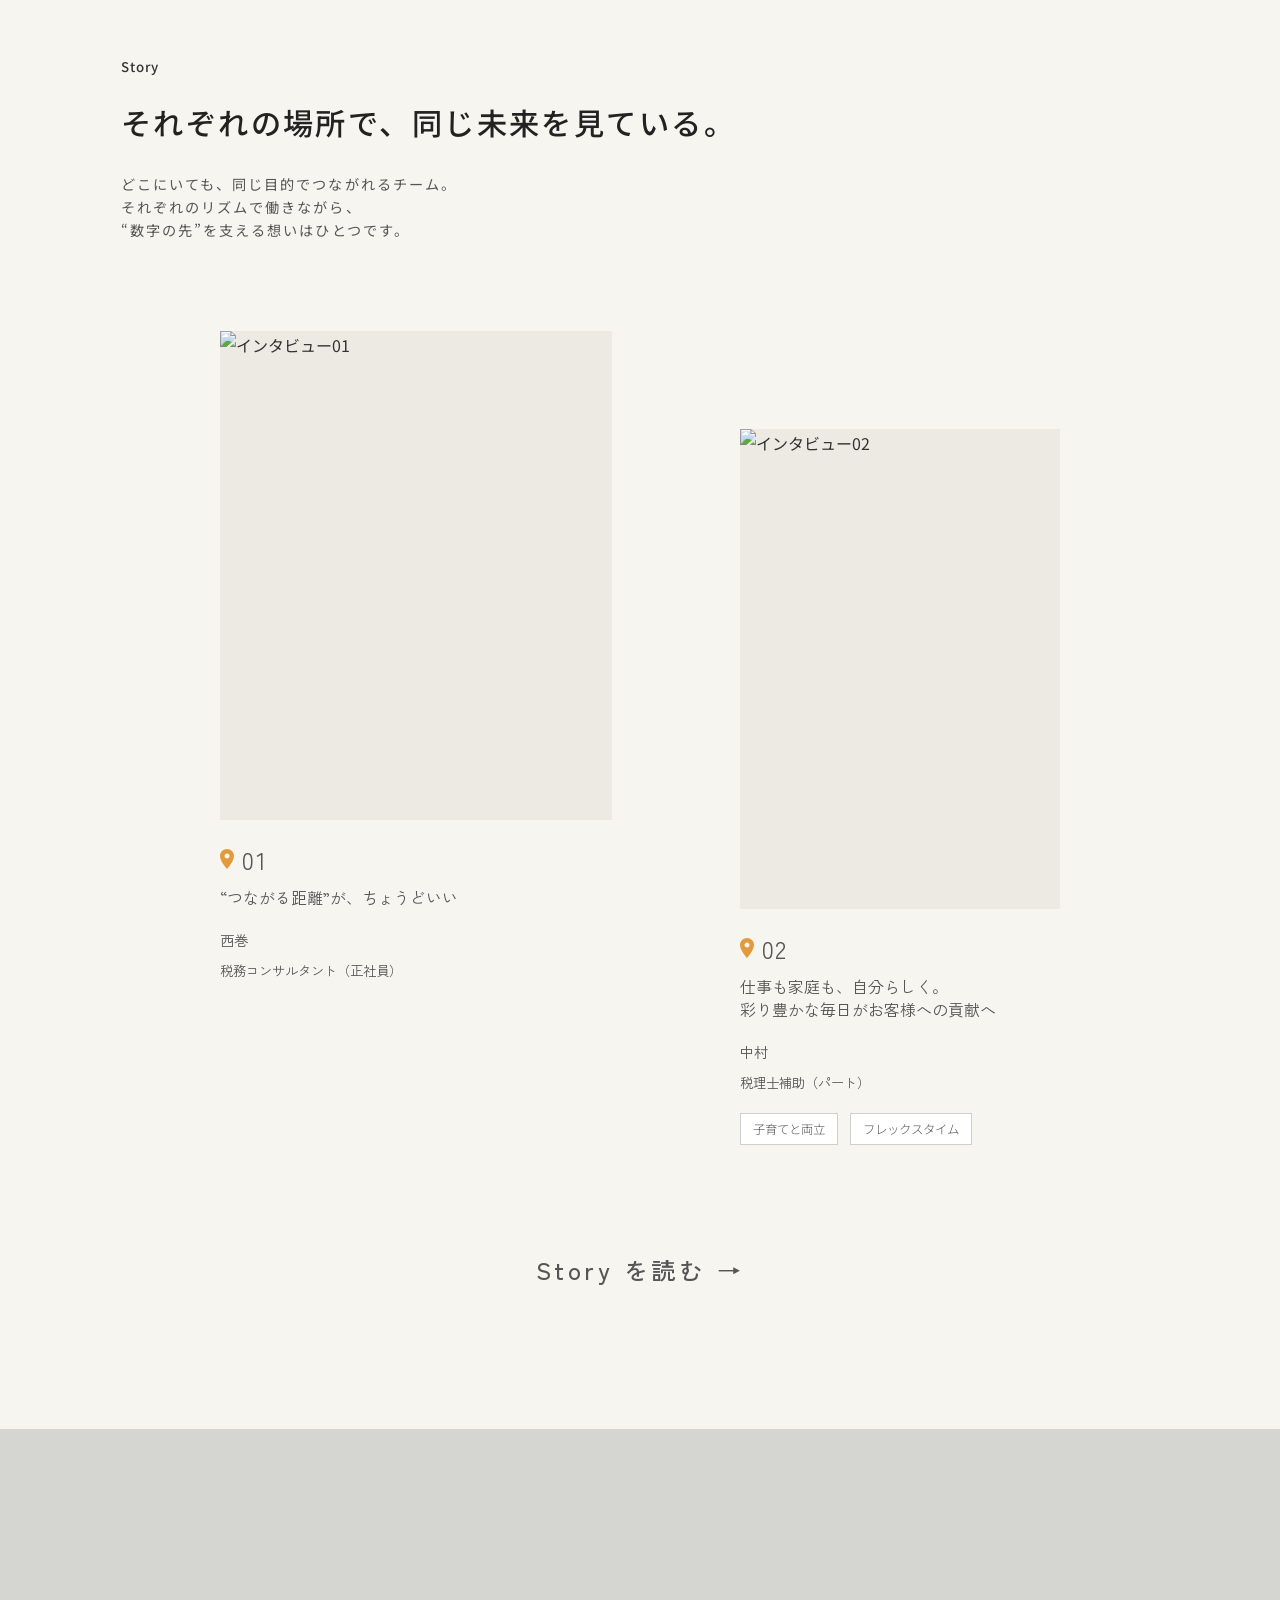
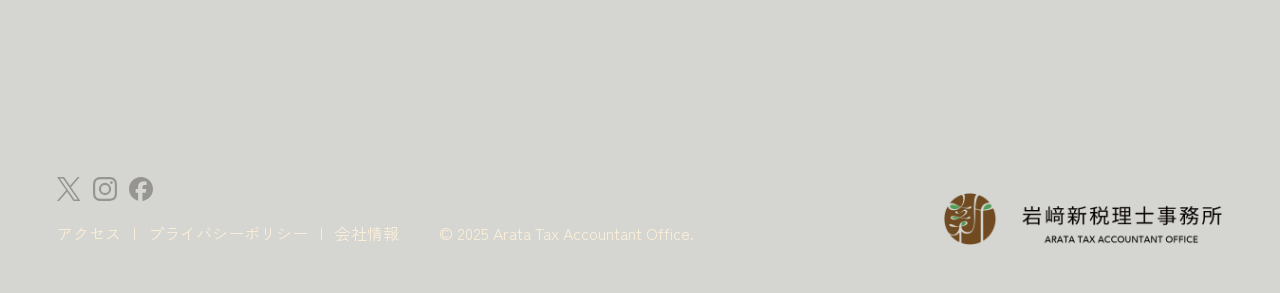
==== commit f0c6aa37: "Add files via upload 中身を入れ替え！" ====
--- a/index.html
+++ b/index.html
@@ -3,13 +3,56 @@
 <head>
   <meta charset="UTF-8" />
   <meta name="viewport" content="width=device-width, initial-scale=1.0" />
+  <link rel="preconnect" href="https://fonts.googleapis.com">
+  <link rel="preconnect" href="https://fonts.gstatic.com" crossorigin>
+  <link href="https://fonts.googleapis.com/css2?family=Zen+Kaku+Gothic+New:wght@300;400;500;700&display=swap" rel="stylesheet">
+  <link href="https://fonts.googleapis.com/css2?family=Noto+Sans+JP:wght@400;500&display=swap" rel="stylesheet">
   <title>prototype</title>
   <link rel="stylesheet" href="style.css">
 </head>
 <body>
+  <header class="site-header">
+    <div class="site-header__inner l-container">
+      <div class="site-header__branding">
+        <h1 class="site-header__logo">
+          <a href="./" class="site-header__logo-link">
+            <img src="./img/logo_header.png" alt="岩崎税理士事務所">
+          </a>
+        </h1>
+
+        <p class="site-header__label">採用サイト</p>
+      </div>
+
+      <nav class="site-header__nav" aria-label="グローバルナビゲーション">
+        <ul class="site-header__list">
+          <li class="site-header__item">
+            <a href="#recruit" class="site-header__link">募集職種</a>
+          </li>
+          <li class="site-header__item">
+            <a href="#feature" class="site-header__link">特徴</a>
+          </li>
+          <li class="site-header__item">
+            <a href="#message" class="site-header__link">メッセージ</a>
+          </li>
+          <li class="site-header__item">
+            <a href="#story" class="site-header__link">インタビュー</a>
+          </li>
+          <li class="site-header__item">
+            <a href="#entry" class="site-header__link">Entry</a>
+          </li>
+        </ul>
+      </nav>
+    </div>
+  </header>
   <main>
     <section class="hero">
       <div class="hero__header-bg"></div>
+      <!-- 等高線 -->
+      <div class="hero__ornament" aria-hidden="true">
+        <svg xmlns="http://www.w3.org/2000/svg" width="406" height="396" viewBox="0 0 406 396" fill="none">
+  <path d="M138.014 114.288C134.499 120.14 132.463 126.719 131.948 133.855C131.667 137.635 131.916 141.712 132.661 145.971C133.41 150.208 134.618 154.409 136.253 158.467C137.936 162.647 140.001 166.469 142.389 169.846C144.919 173.41 147.741 176.361 150.766 178.611C154.196 181.155 157.634 182.776 161.266 183.563C164.495 184.265 167.809 184.292 171.393 183.629C178.048 182.409 184.6 178.981 190.934 175.663C197.522 172.214 204.336 168.653 211.099 167.714C214.729 167.204 218.076 167.472 221.328 168.522C224.976 169.702 228.403 171.829 231.817 175.037C238.137 180.96 242.699 189.873 244.664 200.108C245.559 204.75 245.867 209.562 245.566 214.028C245.265 218.525 244.332 222.704 242.873 226.124C240.199 232.397 235.973 237.672 229.948 242.235C224.458 246.393 218.154 249.504 212.583 252.242C179.812 268.389 147.009 285.624 115.099 303.484C83.1861 321.334 51.2821 340.3 20.2787 359.848C15.9317 362.587 11.9148 366.229 8.66391 370.388C6.89985 372.647 5.39897 375.012 4.20395 377.42C2.91628 380.003 1.97488 382.657 1.40697 385.3C0.601453 389.043 0.529703 392.789 1.19389 396.446C1.393 397.535 1.65533 398.626 1.98751 399.706L2.0022 399.754C2.88411 402.622 4.23215 405.44 6.03162 408.161C10.5501 414.995 17.4701 419.772 26.6019 422.351C33.2039 424.223 39.6457 424.962 46.2928 424.633C52.2084 424.341 58.1506 423.184 64.4619 421.117C76.1795 417.272 87.4159 410.741 98.2772 404.418C109.004 398.169 120.109 391.72 131.682 387.846C137.914 385.762 143.784 384.574 149.626 384.211C156.174 383.798 162.532 384.437 169.043 386.148C171.674 386.846 173.877 387.748 175.76 388.905C178.174 390.392 180.09 392.334 181.436 394.672C182.859 397.122 183.631 399.971 183.751 403.114C183.841 405.619 183.512 408.325 182.784 411.164C180.373 420.537 175.912 428.281 171.596 435.781C167.538 442.825 163.354 450.107 160.849 458.734C159.868 462.143 159.383 466.111 159.451 470.212C159.517 474.44 160.186 478.827 161.385 482.894C161.444 483.085 161.5 483.267 161.558 483.458C162.852 487.664 164.676 491.486 166.986 494.846C169.62 498.681 172.84 501.802 176.546 504.125C180.876 506.842 184.913 510.204 188.525 514.126C192.351 518.264 195.579 522.91 198.145 527.917C199.273 530.123 200.667 532.069 202.28 533.708C203.781 535.223 205.532 536.526 207.475 537.571C210.868 539.384 214.969 540.508 220.019 541.005C226.233 541.616 232.351 541.303 238.254 541.005C245.148 540.663 252.277 540.301 259.603 541.396C263.092 541.924 266.616 542.87 270.092 544.207C273.76 545.621 277.292 547.443 280.59 549.63C284.123 551.965 287.364 554.714 290.212 557.782C293.279 561.086 295.922 564.783 298.062 568.78C299.811 572.051 301.153 575.362 302.168 578.66C306.736 593.513 304.576 607.988 302.573 616.137C301.346 621.128 299.761 625.978 298.232 630.665C295.502 639.037 292.674 647.701 291.778 657.477C291.055 665.399 292.003 674.231 294.47 682.354C294.497 682.44 294.523 682.526 294.55 682.612C297.307 691.578 301.701 699.026 307.268 704.166C310.64 707.272 314.454 709.604 318.935 711.281C322.93 712.772 327.098 713.635 331.13 714.466C335.742 715.413 340.524 716.4 345.163 718.353C348.975 719.964 352.805 722.416 356.553 725.657C360.221 728.84 363.613 732.588 366.617 736.812C372.978 745.757 376.822 755.707 377.441 764.828C377.949 772.33 376.409 778.955 374.917 785.367C374.102 788.872 373.258 792.49 372.753 796.223C371.27 807.152 372.457 819.99 376.369 835.464C379.82 849.102 385.013 863.334 390.046 876.737C394.313 888.094 398.938 900.105 404.521 911.079C410.836 923.481 417.539 932.928 425.03 939.935C431.453 945.953 438.673 950.313 446.483 952.912C450.061 954.103 453.749 954.904 457.438 955.297C460.972 955.664 464.508 955.665 467.962 955.293C468.437 955.241 468.92 955.176 469.402 955.112C481.085 953.433 491.007 947.086 498.09 936.778C505.114 926.552 509.026 912.909 509.397 897.342C510.049 869.699 506.913 839.705 503.881 810.695C502.794 800.253 501.658 789.45 500.733 778.958C500.074 771.544 499.468 763.622 499.452 755.916C499.439 747.572 500.14 740.598 501.596 734.584C504.25 723.619 509.731 714.327 518.351 706.194C525.923 699.042 534.809 693.714 544.004 688.438L627.278 640.657C632.533 637.639 637.232 634.855 641.43 631.325C646.334 627.201 649.82 622.613 652.088 617.302C654.621 611.386 655.416 603.493 654.287 595.638C653.699 591.55 652.624 587.612 651.087 583.942C649.442 580.022 647.317 576.512 644.774 573.517C637.139 564.545 627.303 561.513 617.797 558.567C612.147 556.831 606.815 555.176 601.886 552.381C599.238 550.883 596.969 549.185 594.94 547.215C592.679 545.001 590.764 542.483 589.113 539.528C586.559 534.967 585.133 530.227 584.865 525.445C584.629 521.175 585.303 516.835 586.875 512.523C588.254 508.74 590.325 504.996 593.013 501.386C595.354 498.249 598.092 495.315 601.144 492.65C623.901 472.824 646.658 452.998 669.416 433.172C674.136 429.063 680.013 423.95 684.874 418.154C690.158 411.863 693.812 405.341 696.025 398.215C697.26 394.236 697.996 389.825 698.211 385.082C698.431 380.286 698.103 375.375 697.246 370.481C696.353 365.367 694.899 360.469 692.937 355.893C690.84 351.014 688.191 346.618 685.076 342.816C669.357 323.65 650.415 326.149 632.097 328.571C626.167 329.359 620.024 330.171 614.226 330.165C612.572 330.161 610.93 329.787 609.331 329.044C605.325 327.18 602.445 323.598 600.773 318.4C600.741 318.295 600.709 318.189 600.676 318.084C599.459 314.127 598.981 309.273 599.321 304.356C599.859 296.48 601.328 289.113 603.788 281.87C605.982 275.43 608.903 269.248 612.732 262.954C619.828 251.293 628.904 241.241 637.675 231.523C639.392 229.624 641.162 227.657 642.881 225.727C648.235 219.696 652.718 213.965 656.576 208.207C661.128 201.408 664.823 194.475 667.575 187.603C670.696 179.79 672.719 171.74 673.594 163.666C674.559 154.727 674.149 145.469 672.365 136.13C671.593 132.089 670.188 126.16 666.953 121.359C665.278 118.871 663.282 116.87 661.02 115.4C658.966 114.064 656.691 113.163 654.253 112.72C650.032 111.957 645.358 112.579 641.091 114.488C631.869 118.621 625.879 119.658 621.685 117.861C617.733 116.169 615.504 112.083 612.686 106.903C609.708 101.437 606.007 94.6444 598.861 88.1795C596.498 86.0397 593.973 84.2948 591.353 82.9872C588.883 81.7591 586.272 80.8883 583.566 80.3917C581.049 79.9312 578.39 79.7867 575.659 79.957C573.134 80.1162 570.483 80.5445 567.759 81.2463C557.302 83.9183 547.242 90.0568 539.162 94.9795C538.457 95.4059 537.77 95.8263 537.099 96.2314C533.749 98.266 530.35 100.41 527.065 102.488C518.445 107.932 509.538 113.569 500.259 117.857C495.257 120.169 490.561 121.907 485.91 123.18C480.679 124.611 475.631 125.41 470.479 125.635C464.068 125.912 457.282 124.975 450.288 122.847C443.19 120.688 436.25 117.414 429.651 113.103C422.738 108.586 416.47 103.106 411.019 96.8107C405.192 90.0761 400.421 82.5249 396.841 74.3878L426.248 46.1136C428.944 43.5164 431.979 40.323 433.996 36.334C436.221 31.9355 436.811 27.3912 435.785 22.4232C434.71 17.1567 431.715 11.9783 427.358 7.84655C423.295 3.99059 418.505 1.47777 414.218 0.944214C405.788 -0.103767 399.075 4.36699 392.374 9.45164C384.839 15.1589 377.266 21.2544 369.955 27.144C354.809 39.335 339.138 51.9596 322.668 62.0889C313.8 67.5467 305.428 71.8585 297.064 75.2784C287.678 79.1173 278.554 81.735 269.164 83.2837C255.447 85.5567 240.593 85.5321 226.23 85.5032C212.673 85.4772 198.655 85.4468 185.73 87.3715C178.778 88.411 172.679 89.9101 167.083 91.9555C160.801 94.2537 155.321 97.1844 150.315 100.911C145.206 104.71 141.065 109.206 138.014 114.288ZM138.014 114.288C141.055 109.209 145.197 104.713 150.296 100.916C155.304 97.1998 160.785 94.2692 167.057 91.9739C172.641 89.9218 178.74 88.4227 185.694 87.3928C198.623 85.4777 212.638 85.4985 226.195 85.5245C240.555 85.5439 255.408 85.5685 269.129 83.305C278.519 81.7563 287.642 79.1386 297.038 75.2968C305.402 71.8769 313.784 67.5622 322.652 62.1043C339.122 51.9751 354.796 39.36 369.948 27.1565C377.269 21.264 384.835 15.181 392.368 9.46414C399.062 4.39198 405.775 -0.0787687 414.183 0.965534C418.457 1.49247 423.238 4.00823 427.288 7.85758C431.642 11.9797 434.624 17.1516 435.707 22.4056C436.717 27.3574 436.136 31.8987 433.918 36.2847C431.901 40.2738 428.876 43.4642 426.177 46.0518L396.763 74.3386L396.753 74.3415L396.759 74.3606C400.333 82.5102 405.106 90.071 410.946 96.8121C416.398 103.108 422.668 108.597 429.591 113.111C436.19 117.422 443.142 120.703 450.24 122.862C457.232 124.98 464.039 125.921 470.451 125.644C475.612 125.416 480.66 124.617 485.89 123.186C490.542 121.913 495.238 120.175 500.24 117.863C509.529 113.572 518.438 107.945 527.055 102.49C530.34 100.413 533.73 98.2719 537.09 96.2343C537.77 95.8263 538.447 95.4088 539.153 94.9825C547.233 90.0597 557.296 83.9308 567.74 81.2522C570.467 80.56 573.115 80.1221 575.63 79.9658C578.361 79.7956 581.011 79.9429 583.528 80.4035C586.23 80.8905 588.845 81.7709 591.302 82.9924C593.923 84.2999 596.447 86.0449 598.808 88.1751C605.941 94.6334 609.642 101.426 612.617 106.882C615.447 112.069 617.679 116.164 621.644 117.864C625.85 119.667 631.85 118.627 641.081 114.491C645.339 112.585 650.004 111.966 654.224 112.729C656.653 113.175 658.928 114.076 660.969 115.405C663.228 116.865 665.215 118.87 666.887 121.348C668.441 123.642 670.684 127.671 672.293 136.1C674.074 145.429 674.496 154.694 673.528 163.623C672.653 171.697 670.63 179.748 667.506 187.551C664.762 194.411 661.066 201.343 656.514 208.142C652.656 213.901 648.182 219.629 642.819 225.662C641.101 227.592 639.331 229.56 637.613 231.459C628.833 241.179 619.757 251.231 612.661 262.892C608.832 269.186 605.904 275.381 603.719 281.817C601.25 289.063 599.791 296.428 599.246 304.317C598.906 309.234 599.387 314.097 600.607 318.064C600.639 318.169 600.672 318.274 600.704 318.379C602.382 323.596 605.275 327.185 609.289 329.047C610.891 329.799 612.543 330.17 614.198 330.174C619.995 330.179 626.135 329.358 632.069 328.58C650.376 326.161 669.306 323.655 685.01 342.805C688.122 346.598 690.762 350.996 692.856 355.866C694.817 360.441 696.262 365.343 697.162 370.444C698.015 375.329 698.343 380.24 698.124 385.036C697.908 389.779 697.173 394.19 695.935 398.159C693.722 405.285 690.084 411.792 684.8 418.083C679.936 423.869 674.062 428.992 669.341 433.101C646.584 452.927 623.827 472.753 601.069 492.579C598.008 495.246 595.273 498.191 592.932 501.328C590.235 504.94 588.167 508.694 586.788 512.476C585.206 516.792 584.535 521.141 584.771 525.411C585.042 530.203 586.471 534.953 589.025 539.513C590.679 542.478 592.591 544.987 594.864 547.207C596.893 549.177 599.162 550.875 601.822 552.38C606.754 555.184 612.093 556.827 617.737 558.575C627.24 561.511 637.069 564.556 644.689 573.512C647.241 576.504 649.354 580.008 650.999 583.927C652.533 587.588 653.608 591.526 654.196 595.614C655.322 603.459 654.524 611.342 652.001 617.255C649.739 622.554 646.25 627.132 641.355 631.253C637.158 634.783 632.468 637.565 627.213 640.583L543.94 688.364C534.735 693.643 525.858 698.968 518.276 706.123C509.65 714.269 504.16 723.563 501.509 734.537C500.055 740.561 499.354 747.535 499.368 755.88C499.384 763.585 499.992 771.517 500.651 778.931C501.576 789.423 502.712 800.226 503.8 810.668C506.832 839.678 509.967 869.672 509.312 897.305C508.951 912.869 505.043 926.49 498.019 936.717C490.942 947.012 481.036 953.344 469.366 955.029M138.014 114.288C134.505 120.127 132.469 126.706 131.952 133.833C131.68 137.61 131.917 141.68 132.671 145.937C133.417 150.164 134.616 154.368 136.261 158.423C137.941 162.594 140.009 166.425 142.394 169.793C144.923 173.356 147.736 176.31 150.758 178.551C154.188 181.095 157.614 182.709 161.236 183.499C164.465 184.201 167.767 184.221 171.353 183.568C177.999 182.351 184.551 178.923 190.885 175.605C197.472 172.156 204.287 168.595 211.059 167.653C214.702 167.15 218.058 167.415 221.311 168.465C224.959 169.645 228.398 171.778 231.815 174.996C236.888 179.755 240.822 186.423 243.2 194.155L243.229 194.146C243.819 196.068 244.314 198.05 244.7 200.086C245.594 204.729 245.905 209.55 245.595 214.019C245.284 218.519 244.351 222.698 242.895 226.127C240.215 232.413 235.989 237.689 229.957 242.264C224.467 246.422 218.153 249.535 212.585 252.283C179.814 268.431 147.02 285.662 115.101 303.525C83.1913 321.384 51.2873 340.351 20.2809 359.889C12.8068 364.605 3.92578 373.76 1.43199 385.314C0.623529 389.046 0.551729 392.793 1.22253 396.437C1.94843 400.43 3.5713 404.346 6.03969 408.085C10.5457 414.912 17.4532 419.683 26.585 422.262C33.1841 424.124 39.6288 424.873 46.2664 424.547C52.182 424.255 58.1271 423.107 64.4259 421.034C76.1435 417.189 87.3703 410.661 98.2317 404.338C108.971 398.095 120.063 391.639 131.646 387.763C137.878 385.679 143.758 384.488 149.599 384.125C156.16 383.718 162.515 384.348 169.029 386.069C171.67 386.763 173.873 387.666 175.759 388.833C178.185 390.325 180.091 392.271 181.45 394.615C182.867 397.077 183.651 399.933 183.773 403.086C183.866 405.6 183.537 408.306 182.803 411.158C180.383 420.534 175.925 428.287 171.609 435.787C167.56 442.829 163.366 450.113 160.868 458.728C159.884 462.128 159.399 466.096 159.468 470.197C159.543 474.421 160.212 478.808 161.408 482.866C161.467 483.057 161.525 483.249 161.581 483.43C162.872 487.626 164.696 491.449 167.003 494.799C169.637 498.634 172.854 501.746 176.56 504.069C180.89 506.786 184.927 510.148 188.542 514.079C192.371 518.227 195.609 522.87 198.167 527.889C199.296 530.095 200.677 532.035 202.299 533.67C203.801 535.186 205.539 536.482 207.482 537.527C210.865 539.343 214.967 540.467 220.004 540.958C226.218 541.568 232.317 541.261 238.23 540.96C245.131 540.606 252.259 540.244 259.588 541.348C263.077 541.876 266.61 542.819 270.087 544.156C273.764 545.567 277.299 547.399 280.598 549.586C284.133 551.93 287.374 554.679 290.222 557.747C293.302 561.059 295.935 564.758 298.075 568.755C301.958 576.004 304.205 584.196 304.766 593.094C305.228 600.516 304.478 608.489 302.595 616.14C301.358 621.135 299.783 625.982 298.254 630.669C295.515 639.044 292.693 647.695 291.797 657.471C291.071 665.384 292.029 674.212 294.493 682.326C294.52 682.412 294.546 682.498 294.573 682.585C297.327 691.54 301.718 698.978 307.272 704.112C310.635 707.221 314.446 709.544 318.917 711.223C322.915 712.724 327.08 713.578 331.113 714.409C335.737 715.362 340.519 716.35 345.158 718.302C348.979 719.91 352.812 722.372 356.561 725.613C360.238 728.793 363.633 732.551 366.637 736.774C373.01 745.726 376.858 755.685 377.476 764.806C377.987 772.318 376.437 778.947 374.946 785.358C374.127 788.853 373.284 792.471 372.779 796.205C371.306 807.13 372.48 819.962 376.391 835.436C379.84 849.064 385.033 863.297 390.066 876.699C394.323 888.06 398.958 900.068 404.538 911.032C410.85 923.424 417.55 932.862 425.041 939.869C431.461 945.877 438.672 950.24 446.469 952.833C450.047 954.024 453.726 954.828 457.411 955.211C460.936 955.581 464.472 955.582 467.926 955.21C468.401 955.158 468.884 955.093 469.366 955.029M469.366 955.029L469.372 955.048M677.759 368.931C676.024 360.907 672.793 353.635 668.411 347.889C663.436 341.374 657.735 337.091 650.969 334.788C648.094 333.81 645.025 333.184 641.581 332.873C638.74 332.617 635.692 332.571 631.978 332.74C629.223 332.866 626.408 333.103 623.695 333.331C618.577 333.765 613.284 334.211 608.254 333.948C606.829 333.873 605.422 333.48 604.043 332.774C600.592 331.01 598.1 327.738 596.625 323.076C596.607 323.019 596.589 322.961 596.572 322.904C595.475 319.339 595.009 314.931 595.246 310.464C595.623 303.526 596.753 297.027 598.709 290.598C600.437 284.888 602.783 279.385 605.856 273.763C611.556 263.347 618.849 254.335 625.907 245.615C627.461 243.693 629.077 241.7 630.622 239.75C634.956 234.284 638.531 229.136 641.564 223.997C645.164 217.91 648.022 211.758 650.068 205.689C652.402 198.787 653.782 191.709 654.178 184.661C654.613 176.858 653.853 168.806 651.928 160.746C650.617 155.259 648.912 151.211 646.571 147.987C645.017 145.86 643.191 144.141 641.139 142.878C639.271 141.737 637.214 140.967 635.015 140.587C631.193 139.932 626.954 140.503 623.097 142.181C614.811 145.786 609.376 146.725 605.49 145.211C601.819 143.787 599.658 140.298 596.914 135.869C594.131 131.379 590.663 125.781 584.36 120.459C582.207 118.631 579.891 117.156 577.469 116.05C575.216 115.016 572.806 114.293 570.314 113.877C564.208 112.867 557.472 113.725 549.74 116.512C543.079 118.905 536.828 122.292 531.315 125.286C530.293 125.841 529.322 126.359 528.371 126.871C525.411 128.472 522.43 130.142 519.548 131.761C509.689 137.293 499.493 143.024 488.756 146.347C481.934 148.456 475.502 149.45 469.086 149.373C461.158 149.28 452.471 147.024 443.962 142.861C435.133 138.546 426.768 132.268 419.745 124.708C413.328 117.789 408.099 109.939 404.187 101.37C409.271 95.9252 414.382 90.4302 419.32 85.124C422.133 82.093 425.044 78.9695 427.883 75.9201C430.067 73.564 432.5 70.6919 434.006 67.2887C435.706 63.4283 435.988 59.481 434.857 55.2254C434.79 54.974 434.717 54.735 434.64 54.4865C433.309 50.1567 430.442 46.006 426.508 42.7383C422.616 39.5095 418.168 37.5297 414.279 37.3028C410.773 37.0943 407.369 37.932 403.848 39.852C400.801 41.511 398.073 43.731 395.069 46.2451C391.675 49.0884 387.72 52.3869 383.595 55.5073C379.828 58.361 376.002 61.1279 372.414 63.7168C363.094 70.4231 352.188 78.0981 341.91 84.105C332.43 89.6466 325.028 93.3358 316.339 96.824C305.288 101.269 293.491 105.808 281.442 108.237C269.423 110.657 256.58 111.081 244.171 111.487C233.981 111.828 223.456 112.167 213.559 113.631C206.614 114.626 200.564 116.079 195.064 118.063C188.774 120.333 183.309 123.248 178.348 126.982C173.817 130.384 170.115 134.368 167.336 138.801C164.138 143.917 162.189 149.622 161.539 155.775C161.386 157.182 161.31 158.67 161.325 160.183C161.374 166.361 162.802 173.079 165.346 179.107C168.05 185.515 171.782 190.676 176.119 194.029C178.888 196.16 181.661 197.525 184.6 198.201C187.211 198.799 189.893 198.843 192.789 198.329C198.174 197.363 203.489 194.578 208.636 191.886C209.042 191.677 209.446 191.459 209.843 191.253C215.965 188.062 221.964 185.182 228.048 185.131C233.59 185.09 238.629 187.39 243.455 192.194C248.803 197.506 252.66 205.422 254.305 214.479C255.06 218.599 255.317 222.872 255.051 226.836C254.783 230.831 253.991 234.548 252.749 237.619C250.496 243.187 246.919 247.918 241.817 252.081C237.225 255.827 231.865 258.741 227.13 261.306C209.718 270.752 191.066 281.239 168.451 294.315C135.404 313.34 97.0446 335.642 59.9457 359.523C56.7083 361.617 53.5745 364.286 50.9112 367.261C47.9493 370.557 45.6271 374.096 44.0099 377.784C42.1993 381.899 41.3364 386.066 41.43 390.181C41.4907 392.589 41.8808 394.98 42.601 397.322L42.5459 397.381C43.1926 399.483 44.1151 401.564 45.2919 403.588C48.9385 409.832 54.5734 414.376 62.0693 417.113C67.4766 419.081 72.7633 420.112 78.2289 420.262C83.1034 420.395 88.0199 419.814 93.2415 418.491C102.947 416.029 112.357 411.283 121.448 406.687C123.938 405.43 126.509 404.126 129.059 402.892C136.485 399.28 142.401 396.916 148.23 395.217C155.526 393.088 162.549 392.111 169.689 392.227C174.919 392.292 179.915 392.922 184.95 394.156C187.403 394.751 189.438 395.517 191.193 396.494C193.432 397.751 195.234 399.394 196.535 401.379C199.004 405.119 199.744 409.84 198.742 415.39C197.622 421.614 195.319 427.02 193.257 431.609C192.413 433.49 191.498 435.414 190.613 437.266C187.643 443.494 184.57 449.932 182.717 457.585C181.958 460.727 181.602 464.435 181.695 468.309C181.851 474.497 183.064 480.516 185.207 485.716C186.392 488.616 187.865 491.228 189.58 493.505C191.433 495.958 193.58 498.039 195.977 499.677C201.528 503.473 209.232 510.185 214.447 520.612C216.339 524.382 218.951 527.157 222.451 529.115C225.367 530.739 228.889 531.78 233.22 532.29C238.551 532.92 243.796 532.761 248.873 532.602C254.802 532.421 260.937 532.229 267.238 533.294C273.504 534.38 279.758 536.955 285.331 540.755C288.379 542.841 291.172 545.256 293.633 547.952C296.286 550.861 298.567 554.093 300.424 557.581C303.794 563.91 305.768 571.045 306.305 578.81C306.752 585.264 306.168 592.213 304.623 598.923C303.614 603.262 302.313 607.47 301.045 611.543C298.779 618.873 296.423 626.45 295.742 634.988C295.202 641.871 296.099 649.515 298.259 656.54L298.297 656.664C300.751 664.573 304.627 671.154 309.531 675.703C312.459 678.422 315.78 680.477 319.683 681.976C323.169 683.31 326.795 684.11 330.304 684.872C334.316 685.741 338.467 686.65 342.495 688.383C345.814 689.821 349.167 691.981 352.435 694.815C355.644 697.595 358.607 700.868 361.244 704.545C366.826 712.318 370.258 720.961 370.915 728.878C371.439 735.381 370.241 741.043 369.069 746.52L369.03 746.699C368.384 749.733 367.716 752.868 367.33 756.105C366.222 765.6 367.433 776.715 371.017 790.103C374.218 802.039 378.879 814.27 383.38 825.775C387.26 835.703 391.284 845.963 396.261 855.512C401.889 866.294 407.868 874.373 414.552 880.217C418.318 883.515 422.572 886.225 427.162 888.255C431.204 890.035 435.614 891.347 440.277 892.152C445.336 893.023 450.428 893.183 455.392 892.619C455.846 892.563 456.309 892.504 456.759 892.439C461.736 891.714 466.453 890.211 470.789 887.946C475.009 885.749 478.863 882.837 482.261 879.291C485.614 875.802 488.496 871.703 490.852 867.118C493.208 862.533 495.019 857.467 496.237 852.07C496.872 849.238 497.322 846.62 497.626 844.068C498.385 837.557 498.917 830.51 499.311 821.893C499.773 811.488 500 800.694 500.023 788.896C500.04 780.176 499.565 770.874 499.111 761.88C498.758 754.916 498.395 747.715 498.257 740.873C497.97 726.231 498.015 713.212 501.518 702.185C502.898 697.827 504.78 693.775 507.114 690.138C510.856 684.31 515.956 679.122 522.706 674.263C528.671 669.98 535.136 666.475 541.781 662.977C545.067 661.244 548.097 659.632 551.054 658.053C572.49 646.689 594.498 634.188 618.339 619.824C622.85 617.077 627.219 614.342 631.079 610.937C635.465 607.066 638.585 602.821 640.628 597.966C641.76 595.285 642.514 592.228 642.881 588.862C643.248 585.495 643.197 581.996 642.738 578.464C642.261 574.803 641.36 571.261 640.052 567.96C638.657 564.445 636.845 561.277 634.666 558.547C628.144 550.436 619.684 547.388 611.51 544.452C606.852 542.777 602.04 541.045 597.774 538.402C595.486 536.982 593.517 535.411 591.757 533.599C589.786 531.579 588.131 529.295 586.687 526.642C583.336 520.474 582.184 514.007 583.265 507.418C584.152 501.967 586.537 496.557 590.335 491.319C592.116 488.877 594.183 486.515 596.496 484.308L599.191 481.742C617.175 464.629 635.776 446.939 654.28 429.541C658.543 425.51 663.382 420.935 667.502 415.724C672.052 409.972 675.198 404.077 677.138 397.695C677.752 395.643 678.246 393.441 678.585 391.14C679.108 387.672 679.304 384.024 679.173 380.298C679.044 376.477 678.568 372.648 677.759 368.931ZM677.759 368.931C678.558 372.65 679.032 376.47 679.17 380.288C679.302 384.014 679.105 387.663 678.591 391.127C678.253 393.428 677.758 395.631 677.141 397.673C675.208 404.042 672.059 409.928 667.519 415.677C663.399 420.888 658.56 425.463 654.296 429.494C635.793 446.892 617.192 464.582 599.208 481.695L596.513 484.261C594.203 486.478 592.133 488.83 590.355 491.281C586.557 496.519 584.174 501.939 583.278 507.393C582.197 513.982 583.346 520.471 586.709 526.645C588.144 529.301 589.808 531.583 591.782 533.612C593.542 535.425 595.511 536.995 597.812 538.422C602.09 541.071 606.902 542.803 611.56 544.478C619.728 547.427 628.172 550.459 634.692 558.56C636.87 561.29 638.679 564.448 640.064 567.967C641.363 571.271 642.27 574.8 642.748 578.461C643.203 581.983 643.254 585.483 642.888 588.849C642.518 592.206 641.766 595.273 640.641 597.941C638.605 602.784 635.482 607.019 631.105 610.887C627.255 614.289 622.886 617.024 618.372 619.762C594.528 634.116 572.523 646.627 551.087 657.991C548.13 659.57 545.1 661.182 541.814 662.914C535.172 666.422 528.704 669.918 522.742 674.21C515.983 679.072 510.886 684.27 507.144 690.097C504.81 693.734 502.931 697.796 501.541 702.157C498.041 713.194 497.986 726.215 498.274 740.858C498.408 747.69 498.774 754.901 499.127 761.865C499.584 770.869 500.059 780.17 500.039 788.881C500.026 800.676 499.789 811.472 499.337 821.875C498.952 830.488 498.408 837.53 497.648 844.041C497.345 846.592 496.895 849.21 496.256 852.033C495.039 857.429 493.225 862.486 490.879 867.068C488.532 871.65 485.647 875.739 482.304 879.226C478.916 882.769 475.061 885.68 470.85 887.875C466.524 890.137 461.81 891.649 456.84 892.362C456.39 892.427 455.926 892.486 455.473 892.542C450.509 893.106 445.43 892.952 440.37 892.081C435.707 891.276 431.297 889.965 427.265 888.182C422.675 886.151 418.433 883.449 414.657 880.153C407.977 874.319 401.998 866.24 396.382 855.464C391.405 845.915 387.391 835.652 383.504 825.737C379.006 814.241 374.335 802.014 371.145 790.074C367.563 776.696 366.352 765.581 367.451 756.088C367.836 752.852 368.504 749.717 369.151 746.683L369.19 746.504C370.352 741.03 371.557 735.355 371.032 728.852C370.373 720.926 366.938 712.273 361.356 704.501C358.719 700.824 355.743 697.543 352.534 694.764C349.263 691.92 345.91 689.76 342.581 688.325C338.545 686.595 334.394 685.685 330.378 684.807C326.866 684.035 323.244 683.245 319.767 681.908C315.874 680.406 312.556 678.361 309.627 675.642C304.735 671.099 300.853 664.531 298.403 656.632L298.364 656.508C296.207 649.492 295.31 641.848 295.844 634.977C296.527 626.45 298.874 618.875 301.149 611.542C302.408 607.472 303.718 603.261 304.727 598.923C306.282 592.209 306.863 585.251 306.413 578.788C305.873 571.013 303.896 563.868 300.526 557.539C298.669 554.051 296.385 550.809 293.723 547.903C291.262 545.208 288.456 542.786 285.411 540.709C279.838 536.909 273.581 534.324 267.306 533.241C261.001 532.167 254.867 532.359 248.938 532.54C243.867 532.687 238.622 532.846 233.294 532.225C228.963 531.716 225.451 530.672 222.547 529.054C219.059 527.103 216.451 524.338 214.562 520.577C209.334 510.143 201.627 503.421 196.076 499.625C193.689 497.985 191.545 495.913 189.692 493.46C187.977 491.183 186.513 488.568 185.322 485.681C183.181 480.49 181.968 474.471 181.815 468.293C181.716 464.432 182.072 460.723 182.831 457.581C184.684 449.929 187.747 443.494 190.718 437.265C191.602 435.413 192.508 433.492 193.361 431.608C195.424 427.019 197.723 421.604 198.853 415.377C199.859 409.805 199.109 405.087 196.635 401.328C195.331 399.333 193.525 397.681 191.277 396.426C189.519 395.439 187.475 394.677 185.021 394.082C179.973 392.841 174.978 392.212 169.748 392.146C162.598 392.033 155.575 393.01 148.266 395.133C142.438 396.831 136.522 399.195 129.086 402.811C126.536 404.045 123.966 405.348 121.475 406.606C112.384 411.201 102.983 415.944 93.2783 418.406C88.0537 419.72 83.1593 420.305 78.2848 420.172C72.8288 420.019 67.542 418.987 62.1443 417.017C54.6638 414.296 49.029 409.751 45.3948 403.514C42.9037 399.258 41.5853 394.768 41.4837 390.185C41.3834 386.083 42.2493 381.925 44.0599 377.811C45.6771 374.123 48.0022 370.593 50.9545 367.3C53.6208 364.335 56.7421 361.659 59.9825 359.574C97.0814 335.693 135.44 313.392 168.488 294.366C191.103 281.29 209.745 270.807 227.167 261.358C231.902 258.792 237.272 255.875 241.864 252.13C246.975 247.963 250.549 243.223 252.808 237.642C254.05 234.571 254.84 230.845 255.107 226.849C255.371 222.876 255.113 218.603 254.359 214.483C253.992 212.441 253.507 210.455 252.922 208.553L252.899 208.581C250.88 202.015 247.625 196.331 243.477 192.197C238.648 187.384 233.594 185.068 228.045 185.121C221.951 185.175 215.943 188.058 209.811 191.252C209.405 191.461 209.011 191.676 208.604 191.885C203.47 194.583 198.154 197.369 192.777 198.322C189.89 198.833 187.208 198.79 184.606 198.188C181.68 197.519 178.907 196.154 176.141 194.033C171.804 190.68 168.084 185.526 165.384 179.127C162.842 173.108 161.414 166.391 161.369 160.222C161.363 158.706 161.429 157.221 161.583 155.814C162.226 149.674 164.175 143.969 167.375 138.862C170.155 134.429 173.851 130.457 178.378 127.046C183.339 123.312 188.804 120.397 195.085 118.13C200.575 116.149 206.625 114.696 213.57 113.701C223.457 112.24 233.992 111.898 244.172 111.56C256.591 111.151 269.424 110.73 281.453 108.307C293.502 105.878 305.308 101.336 316.36 96.8909C325.039 93.4056 332.451 89.7135 341.931 84.1719C352.197 78.1584 363.115 70.49 372.432 63.7742C376.02 61.1852 379.845 58.4183 383.613 55.5647C387.738 52.4442 391.705 49.1524 395.087 46.3024C398.091 43.7883 400.819 41.5683 403.865 39.9093C407.377 37.9923 410.781 37.1546 414.265 37.3594C418.141 37.5797 422.59 39.5595 426.469 42.7816C430.393 46.0524 433.254 50.1839 434.583 54.5042C434.657 54.7431 434.724 54.9946 434.797 55.2335C435.935 59.4766 435.65 63.4144 433.946 67.2652C432.447 70.6558 430.014 73.528 427.83 75.8841C424.981 78.9364 422.083 82.0666 419.267 85.0879C414.332 90.4037 409.212 95.9017 404.128 101.347L404.118 101.35L404.124 101.369C408.048 109.944 413.28 117.804 419.7 124.732C426.723 132.292 435.098 138.567 443.929 142.892C452.442 147.064 461.138 149.317 469.076 149.408C475.492 149.485 481.933 148.487 488.755 146.379C499.502 143.053 509.698 137.322 519.557 131.789C522.439 130.171 525.416 128.491 528.38 126.9C529.334 126.397 530.302 125.869 531.324 125.314C536.837 122.321 543.088 118.934 549.748 116.54C557.484 113.764 564.207 112.899 570.304 113.911C572.793 114.318 575.196 115.054 577.446 116.078C579.866 117.175 582.184 118.659 584.334 120.477C590.627 125.802 594.093 131.39 596.876 135.881C599.622 140.32 601.786 143.818 605.47 145.248C609.379 146.766 614.813 145.827 623.118 142.216C626.975 140.538 631.196 139.973 635.017 140.628C637.213 140.999 639.27 141.768 641.129 142.913C643.178 144.166 644.991 145.878 646.545 148.005C648.883 151.22 650.589 155.268 651.897 160.745C653.821 168.806 654.576 176.839 654.14 184.641C653.745 191.689 652.362 198.758 650.037 205.656C647.988 211.716 645.133 217.878 641.54 223.952C638.504 229.082 634.932 234.239 630.607 239.702C629.062 241.653 627.446 243.646 625.893 245.567C618.837 254.297 611.535 263.312 605.835 273.728C602.762 279.35 600.419 284.862 598.691 290.572C596.737 297.011 595.608 303.51 595.231 310.448C594.996 314.924 595.463 319.332 596.562 322.907C596.58 322.964 596.597 323.022 596.615 323.079C598.094 327.751 600.598 331.029 604.062 332.799C605.44 333.505 606.86 333.905 608.285 333.98C613.324 334.24 618.617 333.794 623.739 333.37C626.452 333.142 629.257 332.908 632.021 332.779C637.354 332.531 644.328 332.551 651 334.82C657.753 337.116 663.454 341.4 668.417 347.909C672.787 353.647 676.027 360.916 677.759 368.931ZM434.226 77.087C434.247 77.1539 434.264 77.2112 434.282 77.2686C435.42 80.9676 435.329 84.4481 433.992 87.8931C432.824 90.8993 430.886 93.4414 428.957 95.7402C422.328 103.648 415.633 111.577 409.057 119.312L409.047 119.315L409.05 119.324C412.771 127.24 417.636 134.553 423.497 141.057C429.911 148.135 437.493 154.11 445.435 158.332C453.111 162.405 460.97 164.79 468.159 165.205C473.934 165.543 479.778 164.917 486.025 163.288C495.77 160.752 504.739 156.236 514.239 151.441C516.966 150.069 519.773 148.651 522.579 147.296C523.645 146.78 524.745 146.243 525.907 145.666C530.985 143.162 536.736 140.327 542.83 138.337C549.878 136.044 556.024 135.346 561.596 136.217C563.938 136.585 566.172 137.216 568.267 138.109C570.519 139.07 572.687 140.37 574.684 141.963C580.41 146.532 583.704 151.325 586.354 155.177C589.048 159.108 591.187 162.217 594.678 163.466C598.38 164.786 603.461 163.924 611.139 160.653C614.72 159.133 618.648 158.604 622.206 159.184C624.242 159.51 626.158 160.197 627.893 161.212C629.806 162.329 631.51 163.856 632.981 165.747C635.023 168.372 636.641 171.694 637.929 175.88C638.055 176.291 638.175 176.714 638.298 177.148C640.315 184.353 641.294 191.585 641.211 198.63C641.129 204.996 640.185 211.417 638.384 217.704C636.782 223.313 634.544 228.793 631.552 234.474C629.056 239.185 626.088 243.959 622.452 249.042C621.026 251.04 619.517 253.073 618.073 255.045C612.157 263.089 606.041 271.405 601.275 280.979C598.699 286.144 596.759 291.198 595.328 296.409C593.716 302.293 592.803 308.202 592.542 314.497C592.416 317.455 592.547 321.861 593.849 326.095L593.873 326.172C595.224 330.496 597.471 333.55 600.562 335.267C601.799 335.954 603.064 336.36 604.336 336.481C608.789 336.911 613.459 336.72 617.974 336.534C620.412 336.433 622.923 336.331 625.39 336.325C630.085 336.315 636.237 336.588 642.099 338.876C648.032 341.194 653.014 345.249 657.337 351.274C661.153 356.608 663.944 363.335 665.394 370.736C666.74 377.562 666.915 384.664 665.92 391.258C665.601 393.386 665.149 395.418 664.592 397.316C662.832 403.193 660.018 408.672 655.983 414.056C652.319 418.95 648.027 423.262 644.247 427.061C626.25 445.151 609.631 462.043 593.445 478.676C591.41 480.766 589.59 482.979 588.05 485.252C584.725 490.156 582.656 495.198 581.915 500.238C581.01 506.344 582.087 512.332 585.117 518.033C586.417 520.489 587.917 522.612 589.685 524.517C591.265 526.217 593.042 527.711 595.095 529.078C598.92 531.615 603.222 533.358 607.377 535.03C614.676 537.975 622.212 541.014 627.985 548.56C629.928 551.101 631.533 554.039 632.751 557.284C633.897 560.332 634.681 563.596 635.083 566.977C635.466 570.228 635.488 573.465 635.127 576.578C634.773 579.679 634.068 582.522 633.026 585.019C631.132 589.577 628.252 593.581 624.231 597.276C620.558 600.644 616.38 603.352 612.428 605.844C591.808 618.809 570.518 630.818 549.144 641.535C546.007 643.106 543.178 644.521 540.352 645.913C533.754 649.156 527.842 652.146 522.235 655.858C515.796 660.13 510.872 664.699 507.19 669.838C504.924 673.015 503.005 676.608 501.503 680.533C499.748 685.101 498.533 690.507 497.779 697.068C497.125 702.835 496.878 708.801 496.641 715.445C496.425 721.579 496.505 728.135 496.582 734.473C496.693 743.373 496.811 752.565 496.113 760.877C495.172 772.173 493.962 781.846 492.912 789.827C491.891 797.392 490.934 803.158 489.818 808.513C489.401 810.524 488.817 812.671 487.987 815.28C485.024 824.593 479.952 832.733 473.316 838.812C469.913 841.931 466.104 844.515 462.009 846.475C457.768 848.501 453.193 849.887 448.413 850.573C447.963 850.638 447.521 850.701 447.096 850.748C442.348 851.298 437.466 851.24 432.591 850.563C427.881 849.909 423.736 848.882 419.905 847.414C415.397 845.682 411.284 843.296 407.69 840.321C401.692 835.344 396.307 828.38 391.25 819.013C386.784 810.75 383.138 801.755 379.612 793.046L379.083 791.734C374.932 781.502 370.629 770.606 367.598 759.799C364.237 747.818 363.012 737.847 363.86 729.311C364.156 726.395 364.709 723.567 365.251 720.838L365.273 720.705C366.236 715.774 367.234 710.686 366.694 704.847C366.016 697.711 362.851 689.938 357.792 682.946C355.393 679.635 352.707 676.684 349.808 674.165C346.854 671.6 343.819 669.625 340.819 668.309C337.181 666.718 333.456 665.865 329.844 665.041C326.682 664.318 323.419 663.575 320.288 662.341C316.787 660.959 313.797 659.095 311.159 656.642C306.745 652.528 303.224 646.591 300.974 639.478C300.932 639.344 300.894 639.22 300.853 639.086C298.936 632.854 298.108 626.079 298.517 619.958C299.057 612.259 301.09 605.398 303.058 598.767C304.149 595.104 305.272 591.306 306.135 587.41C307.469 581.235 307.931 575.119 307.487 569.219C306.962 562.203 305.164 555.747 302.141 550.033C300.481 546.882 298.427 543.946 296.047 541.309C293.84 538.86 291.329 536.65 288.609 534.745C283.626 531.266 278.033 528.865 272.437 527.813C266.796 526.755 261.306 526.832 256.003 526.904C251.504 526.97 246.846 527.032 242.122 526.402C238.269 525.882 235.145 524.908 232.561 523.411C229.465 521.612 227.142 519.093 225.469 515.695C223.585 511.849 221.099 508.188 218.094 504.812C215.471 501.863 212.442 499.122 209.074 496.643C204.966 493.627 201.79 489.153 199.654 483.365C197.869 478.547 196.851 472.855 196.68 466.891C196.583 463.207 196.851 459.725 197.448 456.8C198.861 449.931 201.153 444.152 203.378 438.561C204.188 436.533 204.947 434.615 205.657 432.67C207.431 427.825 208.942 423.384 209.536 418.17C210.097 413.226 209.154 409.07 206.751 405.781C203.744 401.652 198.996 400.162 195.677 399.404C191.03 398.344 186.324 397.74 181.287 397.553C174.441 397.304 167.905 397.892 161.314 399.354C155.899 400.559 150.432 402.345 144.105 404.971C141.747 405.947 139.379 406.989 137.081 407.989C129.15 411.454 120.952 415.042 112.559 416.598C108.054 417.429 103.829 417.64 99.6447 417.233C94.9614 416.769 90.4473 415.563 85.8326 413.519C79.452 410.7 74.6678 406.302 71.6159 400.461C69.5453 396.484 68.5136 392.313 68.5751 388.057C68.6234 384.234 69.5429 380.352 71.3057 376.525C74.3576 369.916 79.8717 363.658 86.4473 359.355C110.95 343.334 136.324 328.07 160.868 313.303C168.856 308.492 177.111 303.526 185.107 298.671L188.708 296.465C205.228 286.362 220.84 276.81 236.882 267.399C241.266 264.816 245.795 262.157 249.792 258.689C254.286 254.796 257.428 250.419 259.401 245.302C261.624 239.534 262.131 231.793 260.79 224.066C260.433 222.021 259.957 220.032 259.369 218.121L259.389 218.115C257.61 212.332 254.818 207.301 251.276 203.609C247.036 199.179 242.622 196.97 237.766 196.862C232.309 196.741 226.961 199.286 221.946 201.895C221.45 202.152 220.956 202.419 220.46 202.677C216.118 204.954 211.615 207.322 207.086 208.108C204.644 208.535 202.396 208.473 200.201 207.935C197.732 207.323 195.409 206.133 193.084 204.285C189.385 201.343 186.271 196.797 184.069 191.134C181.986 185.791 180.914 179.822 181.049 174.34C181.083 173.022 181.18 171.705 181.359 170.416C182.11 164.933 183.998 159.811 186.984 155.2C189.571 151.192 192.986 147.568 197.115 144.426C201.633 140.985 206.59 138.258 212.278 136.069C217.219 134.173 222.652 132.721 228.884 131.621C237.666 130.07 246.986 129.485 255.996 128.911C267.172 128.204 278.728 127.475 289.684 124.932C297.556 123.107 305.74 120.192 313.661 117.369C316.659 116.301 319.759 115.19 322.728 114.194C331.588 111.196 337.95 108.581 346.206 104.503C356.098 99.6198 367.019 92.641 375.43 87.0934C379.115 84.6522 382.72 82.2565 386.208 79.719C390.346 76.7096 393.96 73.5265 396.943 70.8095C401.975 66.2489 407.171 61.5434 414.36 61.5818C417.956 61.6058 422.189 63.223 425.947 66.0217C429.974 69.0101 432.909 72.9409 434.226 77.087ZM434.226 77.087L434.245 77.0811M434.139 87.963C431.095 79.2217 421.285 73.3145 414.379 73.482C407.483 73.6466 402.621 78.2491 397.921 82.6973L397.685 82.9164C395.045 85.4232 391.493 88.6709 387.347 91.6201C383.957 94.0334 380.563 96.1967 376.784 98.5724C368.514 103.763 357.788 110.253 348.238 114.477C340.887 117.721 335.234 119.784 325.826 122.636C321.634 123.904 317.204 125.455 312.924 126.949C306.536 129.175 299.935 131.488 293.724 133.032C283.345 135.617 272.475 136.502 261.963 137.36C253.501 138.048 244.745 138.764 236.471 140.367C223.951 142.794 214.371 146.787 206.316 152.947C197.788 159.473 192.479 168.031 190.988 177.707C190.798 178.927 190.677 180.167 190.623 181.419C190.146 192.488 194.572 204.089 201.379 209.623C210.263 216.84 218.517 212.481 226.494 208.28C227.026 208.002 227.567 207.72 228.098 207.442C232.652 205.068 237.523 202.775 242.589 202.985C247.029 203.168 251.084 205.3 254.978 209.49C264.513 219.74 266.557 238.226 262.48 249.053C258.412 259.877 249.879 265.128 241.611 270.223C229.985 277.356 218.702 284.52 206.751 292.098C202.304 294.919 197.822 297.763 193.286 300.633C182.564 307.341 171.336 314.206 160.476 320.841C140.378 333.122 119.594 345.823 99.5371 359.054C88.0455 366.626 78.6403 380.881 83.1204 395.448L83.1616 395.445C83.529 396.64 83.9914 397.837 84.5485 399.036C87.1784 404.662 91.584 409.019 97.6131 411.988C115.229 420.653 129.707 414.934 145.041 408.868C147.216 408.011 149.473 407.118 151.716 406.281C159.994 403.192 171.487 399.74 187.057 400.497C191.995 400.735 196.543 401.335 200.964 402.308C204.139 403.006 208.704 404.375 211.636 408.16C213.963 411.169 214.987 415.007 214.659 419.555C214.303 424.623 212.863 429.157 211.599 433.145C210.963 435.161 210.252 437.168 209.504 439.292C207.654 444.538 205.74 449.949 204.546 456.374C204.017 459.247 203.798 462.547 203.899 466.209C204.129 473.964 205.931 488.057 215.446 495.352C222.348 500.648 227.485 506.705 230.727 513.366C233.615 519.289 238.637 522.588 246.519 523.722C250.964 524.363 255.332 524.348 259.565 524.333C264.538 524.31 269.679 524.288 274.962 525.342C283.966 527.134 296.003 533.612 302.754 546.413C309.787 559.755 308.193 574.202 306.615 581.623C305.833 585.338 304.787 588.944 303.778 592.435C301.971 598.703 300.099 605.169 299.638 612.446C298.968 623.533 302.465 638.612 311.788 647.326C317.382 652.552 323.573 654.007 329.55 655.412C332.944 656.209 336.462 657.031 339.865 658.538C351.971 663.916 362.935 679.324 364.316 692.898C364.869 698.336 363.972 703.142 363.111 707.79L363.06 708.067C362.583 710.599 362.092 713.22 361.845 715.922C360.245 733.373 367.945 753.75 376.669 774.837L377.442 776.702C383.959 792.484 391.351 810.36 404.081 820.59C412.569 827.406 422.206 829.245 428.716 830.036C433.51 830.622 438.308 830.643 442.98 830.085C443.415 830.035 443.846 829.975 444.278 829.916C462.42 827.297 477.309 814.986 484.1 796.995C484.778 795.185 485.562 793.04 486.155 790.818C487.492 785.845 488.69 780.454 489.958 773.86C491.486 765.868 493.083 757.08 494.406 746.923C495.451 738.891 495.533 729.836 495.601 721.079C495.656 714.963 495.709 708.638 496.092 702.776C496.808 691.905 497.619 679.572 501.74 669.841C503.297 666.16 505.216 662.808 507.445 659.884C515.724 649.009 528.496 642.979 539.76 637.662C542.575 636.336 545.406 634.963 548.311 633.557C569.146 623.467 589.781 611.878 609.618 599.123C617.804 593.865 625.477 588.335 629.467 578.685C633.205 569.647 632.854 554.219 624.844 543.447C619.41 536.121 612.291 533.079 605.408 530.122C597.297 526.643 589.633 523.361 584.565 513.652C578.003 501.127 582.34 489.75 587.13 482.397C588.544 480.225 590.22 478.088 592.108 476.063C607.351 459.699 622.832 443.325 639.416 426.015C646.64 418.478 654.811 409.939 658.565 397.213C659.102 395.385 659.53 393.411 659.844 391.369C661.488 380.589 660.294 364.803 652.021 352.836C643.218 340.101 632.45 338.119 622.112 337.877C619.804 337.823 617.44 337.86 615.159 337.892C610.941 337.955 606.578 338.02 602.414 337.512C601.25 337.368 600.089 336.961 598.959 336.314C591.716 332.118 591.306 321.092 591.466 316.544C592.347 291.749 603.561 275.589 614.409 259.97C615.8 257.962 617.244 255.886 618.617 253.852C628.659 238.879 640.944 215.483 631.746 185.304L631.708 185.18C630.344 180.745 628.61 177.25 626.406 174.507C620.304 166.915 611.391 167.051 605.081 169.703C589.639 176.2 586.669 172.123 581.281 164.74C578.694 161.194 575.476 156.785 570.017 152.574C566.248 149.674 562.076 147.913 557.284 147.2C545.294 145.395 533.036 151.09 523.199 155.674C521.946 156.258 520.747 156.815 519.589 157.339C516.923 158.535 514.256 159.795 511.681 161.016C502.536 165.335 493.894 169.416 484.617 171.568C478.679 172.945 473.156 173.388 467.729 172.923C453.57 171.722 437.808 162.822 425.577 149.112C420.026 142.868 415.391 135.892 411.78 128.371C417.85 120.824 423.876 113.237 429.688 105.841C433.268 101.288 436.873 95.764 434.139 87.963ZM434.139 87.963L433.939 88.0247M386.048 782.404C390.564 790.421 395.367 796.341 400.717 800.502C408.704 806.708 417.814 808.332 424.86 809.063C429.549 809.545 434.237 809.516 438.786 808.964C439.199 808.911 439.611 808.857 440.052 808.795C444.632 808.139 449.068 806.88 453.232 805.076C457.22 803.347 460.973 801.094 464.399 798.388C470.961 793.189 476.287 786.32 479.787 778.516C480.612 776.672 481.413 774.856 482.055 772.964C483.603 768.439 485.026 763.607 486.557 757.769C488.579 750.054 490.537 742.337 492.251 732.875C493.655 725.162 493.923 716.302 494.174 707.729C494.347 701.796 494.535 695.67 495.09 690.027C495.686 684.038 496.261 678.661 497.187 673.543C498.253 667.722 499.681 662.941 501.562 658.921C503.21 655.401 505.1 652.361 507.34 649.611C510.955 645.172 515.685 641.227 521.815 637.553C527.449 634.167 533.568 631.406 538.967 628.961C541.803 627.67 544.63 626.351 547.275 625.119C567.567 615.645 587.518 604.487 606.568 591.963C610.841 589.153 614.328 586.679 617.437 583.693C621.116 580.176 623.757 576.382 625.502 572.121C627.427 567.428 628.144 561.526 627.501 555.488C627.178 552.397 626.517 549.398 625.514 546.579C624.461 543.597 623.06 540.878 621.362 538.523C616.313 531.529 609.675 528.485 603.256 525.542C599.601 523.863 595.814 522.129 592.439 519.694C588.669 516.961 585.781 513.591 583.624 509.401C577.417 497.384 581.407 486.375 585.84 479.257C587.145 477.171 588.696 475.104 590.46 473.118C604.695 457.085 619.025 441.221 634.267 424.648C637.74 420.87 641.339 416.96 644.522 412.444C648.072 407.419 650.563 402.353 652.128 396.964C652.627 395.221 653.035 393.348 653.334 391.394C654.27 385.289 654.189 378.764 653.117 372.524C651.941 365.74 649.596 359.545 646.333 354.617C642.658 349.062 638.382 345.229 633.271 342.899C631.093 341.905 628.756 341.18 626.14 340.667C623.98 340.243 621.639 339.979 618.799 339.828C616.648 339.705 614.45 339.669 612.319 339.644C608.391 339.597 604.325 339.54 600.426 338.939C599.307 338.771 598.206 338.356 597.127 337.705C590.281 333.543 589.821 322.93 589.942 318.561C590.102 312.925 590.79 307.608 592.065 302.298C593.191 297.589 594.746 293.02 596.814 288.314C600.646 279.613 605.59 272.014 610.361 264.667C611.697 262.614 613.081 260.483 614.389 258.406C617.326 253.705 619.694 249.326 621.642 245.012C623.99 239.823 625.679 234.836 626.809 229.77C628.084 224.084 628.602 218.317 628.361 212.637C628.119 206.884 627.092 201.027 625.299 195.196C625.131 194.651 624.951 194.1 624.774 193.558C623.388 189.391 621.653 186.096 619.48 183.489C613.616 176.463 605.135 176.613 599.159 179.089C592.106 182.011 587.394 182.812 583.896 181.68C580.597 180.613 578.502 177.92 575.84 174.501C573.331 171.276 570.208 167.278 565.068 163.46C561.489 160.805 557.5 159.196 552.891 158.532C541.59 156.892 529.986 161.956 520.667 166.015C519.293 166.616 517.993 167.183 516.75 167.701C514.249 168.753 511.75 169.846 509.334 170.903C500.5 174.771 492.156 178.425 483.276 180.204C477.617 181.327 472.372 181.591 467.243 181.003C460.81 180.261 453.796 177.762 446.95 173.769C439.91 169.656 433.118 164.003 427.319 157.396C422.017 151.316 417.535 144.565 414.01 137.321C419.582 129.927 424.997 122.632 430.089 115.647C431.537 113.653 433.167 111.3 434.044 108.54C435.042 105.388 434.922 102.244 433.655 98.9404C432.23 95.2252 429.306 91.7723 425.408 89.236C421.756 86.8542 417.747 85.587 414.405 85.7777C411.526 85.9413 408.776 86.9335 406.021 88.8271C403.568 90.5126 401.331 92.7283 399.174 94.8668L398.717 95.3211C396.243 97.7874 392.866 100.992 388.737 103.862C385.454 106.148 382.101 108.174 378.371 110.399C370.833 114.872 359.743 121.233 350.445 124.815C343.429 127.517 338.544 128.914 329.065 131.464C323.962 132.834 318.547 134.719 313.313 136.549C308.156 138.355 302.827 140.213 297.887 141.534C288.067 144.167 277.864 145.213 268.003 146.216C260.092 147.027 251.905 147.861 244.161 149.52C238.655 150.701 233.841 152.161 229.434 153.987C224.346 156.086 219.892 158.648 215.795 161.791C212.046 164.671 208.923 167.954 206.511 171.541C203.732 175.671 201.899 180.221 201.052 185.053C200.848 186.194 200.713 187.354 200.639 188.507C200.325 193.302 201.041 198.522 202.668 203.2C204.369 208.117 206.892 212.07 209.958 214.622C211.856 216.203 213.752 217.231 215.768 217.763C217.556 218.238 219.399 218.309 221.399 217.976C225.102 217.361 228.792 215.41 232.363 213.517C232.92 213.22 233.496 212.917 234.063 212.617C238.021 210.552 242.649 208.386 247.44 208.691C251.591 208.952 255.363 211.046 259.001 215.085C263.052 219.583 265.95 226.183 267.183 233.661C268.329 240.653 267.883 247.674 265.96 252.952C264.274 257.572 261.58 261.571 257.732 265.182C254.32 268.376 250.418 270.894 246.66 273.337L246.563 273.398C238.631 278.526 230.948 283.62 222.807 289.022C215.966 293.553 208.895 298.249 201.693 302.933C189.073 311.157 176.206 319.121 162.591 327.546C146.183 337.708 129.221 348.208 112.869 359.096C106.712 363.197 101.479 369.076 98.4948 375.225C96.7732 378.778 95.7971 382.373 95.6033 385.927C95.4412 388.802 95.7894 391.635 96.636 394.388L96.6485 394.394C96.966 395.427 97.3504 396.438 97.8046 397.439C100.28 402.903 104.214 407.154 109.517 410.074C113.348 412.191 117.115 413.586 121.041 414.345C124.546 415.025 128.11 415.184 131.921 414.818C139.013 414.133 145.735 411.804 152.844 409.335C154.907 408.627 157.021 407.883 159.144 407.198C164.406 405.496 169.384 404.332 174.369 403.635C180.227 402.817 186.267 402.623 192.825 403.023C197.708 403.32 202.123 403.898 206.321 404.793C209.434 405.458 213.912 406.749 216.831 410.287C218.144 411.871 219.076 413.708 219.619 415.748C220.04 417.356 220.222 419.068 220.18 420.974C220.074 425.527 219.039 429.475 217.939 433.653L217.911 433.735C217.346 435.876 216.688 438.024 215.99 440.311C214.516 445.147 212.986 450.138 212.023 456.021C211.576 458.753 211.406 461.944 211.507 465.501C211.797 474.745 213.851 487.138 222.045 493.71C228.683 499.034 233.366 504.634 236.34 510.834C237.81 513.877 239.841 516.16 242.564 517.803C244.825 519.168 247.568 520.093 250.953 520.621C255.085 521.265 259.165 521.297 263.108 521.329C267.776 521.368 272.599 521.402 277.557 522.451C282.482 523.499 287.4 525.712 291.78 528.863C294.175 530.596 296.378 532.586 298.329 534.78C300.427 537.147 302.239 539.771 303.72 542.579C306.406 547.675 308.021 553.435 308.539 559.678C308.966 564.945 308.614 570.4 307.492 575.903C306.771 579.41 305.822 582.819 304.897 586.107C303.248 592.002 301.533 598.095 301.158 604.938C300.868 610.289 301.629 616.197 303.307 621.655C303.378 621.884 303.448 622.113 303.519 622.343C305.569 628.67 308.738 633.972 312.681 637.677C315.04 639.87 317.702 641.552 320.823 642.821C323.618 643.949 326.522 644.646 329.337 645.329C332.545 646.1 335.848 646.904 339.072 648.34C341.745 649.548 344.443 651.312 347.084 653.607C349.67 655.857 352.082 658.494 354.231 661.432C358.767 667.643 361.642 674.543 362.339 680.857C362.906 685.966 362.107 690.512 361.343 694.9L361.289 695.199C360.873 697.556 360.443 700 360.235 702.523C359.625 710.097 360.854 718.926 364.01 729.526C366.87 739.13 371.001 749.127 374.643 757.737C374.96 758.497 375.293 759.274 375.614 760.043C378.782 767.554 382.061 775.323 386.048 782.404ZM386.048 782.404C382.064 775.333 378.785 767.564 375.617 760.053C375.296 759.283 374.966 758.516 374.646 757.747C371.16 749.507 367.232 740.002 364.398 730.788C364.269 730.367 364.142 729.956 364.016 729.545C360.86 718.945 359.631 710.116 360.244 702.551C360.445 700.041 360.885 697.594 361.298 695.228L361.352 694.929C362.125 690.538 362.915 685.995 362.354 680.873C361.661 674.537 358.776 667.64 354.237 661.42C352.086 658.472 349.677 655.844 347.079 653.588C344.437 651.293 341.736 649.519 339.054 648.314C335.829 646.879 332.517 646.077 329.318 645.303C326.503 644.62 323.6 643.923 320.814 642.792C317.696 641.533 315.044 639.848 312.695 637.652C308.754 633.957 305.588 628.664 303.538 622.337C303.47 622.117 303.4 621.888 303.329 621.658C301.651 616.201 300.89 610.293 301.183 604.951C301.561 598.118 303.273 592.015 304.922 586.12C305.844 582.823 306.796 579.423 307.517 575.916C308.639 570.413 308.998 564.946 308.558 559.672C308.037 553.419 306.413 547.662 303.733 542.554C302.252 539.746 300.438 537.113 298.339 534.745C296.385 532.542 294.183 530.552 291.778 528.822C287.395 525.661 282.474 523.439 277.542 522.403C272.585 521.354 267.761 521.321 263.094 521.281C259.15 521.249 255.08 521.214 250.948 520.57C247.563 520.042 244.833 519.124 242.571 517.758C239.858 516.113 237.833 513.849 236.366 510.816C233.38 504.609 228.706 499.006 222.055 493.675C213.874 487.11 211.823 474.726 211.535 465.493C211.435 461.935 211.608 458.754 212.054 456.022C213.02 450.148 214.538 445.151 216.015 440.324C216.713 438.037 217.368 435.88 217.933 433.739L217.961 433.657C219.061 429.479 220.096 425.53 220.209 420.965C220.257 419.047 220.066 417.337 219.642 415.72C219.098 413.68 218.164 411.833 216.848 410.24C213.913 406.685 209.436 405.394 206.313 404.733C202.108 403.85 197.69 403.263 192.807 402.965C186.24 402.568 180.203 402.772 174.342 403.581C169.353 404.268 164.376 405.432 159.117 407.144C156.994 407.828 154.867 408.566 152.816 409.28C145.708 411.749 138.998 414.085 131.903 414.76C128.093 415.127 124.541 414.974 121.036 414.294C117.119 413.532 113.353 412.138 109.524 410.03C104.234 407.117 100.3 402.865 97.8274 397.411C96.1611 393.728 95.4323 389.862 95.6475 385.935C95.8442 382.39 96.8202 378.795 98.5352 375.254C101.51 369.108 106.746 363.239 112.893 359.141C129.245 348.253 146.207 337.753 162.615 327.59C176.227 319.156 189.094 311.192 201.718 302.978C208.919 298.294 215.994 293.607 222.831 289.067C230.963 283.668 238.655 278.571 246.588 273.443L246.684 273.382C250.442 270.939 254.341 268.411 257.753 265.217C261.611 261.603 264.311 257.592 265.998 252.972C267.921 247.694 268.37 240.65 267.224 233.658C266.887 231.575 266.415 229.565 265.824 227.644L265.807 227.691C264.273 222.702 261.942 218.355 259.016 215.101C255.375 211.053 251.581 208.955 247.428 208.684C242.624 208.373 237.987 210.542 234.019 212.609C233.452 212.909 232.876 213.212 232.319 213.509C228.757 215.4 225.067 217.351 221.365 217.966C219.364 218.299 217.534 218.234 215.746 217.759C213.743 217.234 211.847 216.206 209.961 214.631C206.905 212.077 204.384 208.134 202.686 203.226C201.062 198.557 200.346 193.337 200.654 188.555C200.728 187.402 200.863 186.241 201.067 185.101C201.913 180.269 203.753 175.738 206.522 171.611C208.937 168.033 212.06 164.75 215.8 161.874C219.897 158.73 224.353 156.178 229.428 154.073C233.827 152.249 238.64 150.79 244.146 149.609C251.891 147.949 260.068 147.118 267.979 146.307C277.84 145.304 288.043 144.258 297.863 141.625C302.791 140.298 308.129 138.436 313.289 136.64C318.523 134.811 323.938 132.925 329.031 131.558C338.51 129.009 343.395 127.611 350.42 124.906C354.88 123.179 362.623 119.814 378.353 110.477C382.074 108.255 385.427 106.23 388.72 103.941C392.848 101.07 396.225 97.8661 398.709 95.3968L399.166 94.9425C401.322 92.804 403.55 90.5913 406.003 88.9058C408.758 87.0122 411.489 86.0259 414.368 85.8623C417.7 85.6745 421.707 86.9322 425.346 89.3074C429.231 91.837 432.153 95.2803 433.575 98.986M386.048 782.404C390.564 790.421 395.364 796.331 400.704 800.495C408.679 806.695 417.779 808.321 424.825 809.052C429.514 809.535 434.193 809.509 438.742 808.957C439.145 808.906 439.558 808.853 439.999 808.79C444.576 808.125 449.014 806.875 453.168 805.075C457.147 803.349 460.9 801.096 464.326 798.389C470.891 793.2 476.207 786.334 479.711 778.54C480.535 776.696 481.337 774.88 481.982 772.997C483.527 768.462 484.952 763.64 486.484 757.802C488.502 750.077 490.46 742.361 492.177 732.908C493.572 725.198 493.84 716.338 494.094 707.775C494.27 701.851 494.455 695.716 495.01 690.073C495.606 684.083 496.168 678.7 497.107 673.588C498.163 667.771 499.598 662.977 501.479 658.957C503.127 655.437 505.023 652.384 507.264 649.634C510.888 645.192 515.627 641.245 521.755 637.561C527.389 634.175 533.507 631.414 538.907 628.969C541.743 627.678 544.564 626.371 547.205 625.13C567.497 615.656 587.451 604.508 606.489 591.977C610.762 589.167 614.236 586.686 617.358 583.707C621.037 580.19 623.671 576.408 625.416 572.147C627.344 567.464 628.051 561.565 627.411 555.537C627.088 552.445 626.418 549.45 625.418 546.64C624.364 543.658 622.966 540.949 621.269 538.594C616.232 531.606 609.604 528.56 603.188 525.626C599.523 523.949 595.746 522.213 592.358 519.771C588.576 517.032 585.688 513.662 583.527 509.462C577.312 497.416 581.299 486.398 585.751 479.274C587.056 477.188 588.607 475.121 590.371 473.135C604.604 457.092 618.936 441.238 634.187 424.662C637.66 420.884 641.25 416.976 644.433 412.461C647.973 407.439 650.464 402.373 652.032 396.994C652.541 395.247 652.939 393.377 653.238 391.423C654.178 385.328 654.096 378.803 653.024 372.563C651.857 365.776 649.516 359.591 646.243 354.665C642.571 349.12 638.298 345.297 633.2 342.973C628.161 340.673 622.825 340.127 618.75 339.906C616.601 339.792 614.394 339.759 612.272 339.732C608.342 339.675 604.275 339.618 600.377 339.017C599.255 338.839 598.145 338.427 597.062 337.766C590.195 333.601 589.738 322.966 589.866 318.584C590.016 312.951 590.713 307.631 591.989 302.322C593.114 297.613 594.667 293.034 596.747 288.335C600.576 279.624 605.52 272.025 610.291 264.678C611.627 262.625 613.011 260.494 614.319 258.417C617.257 253.716 619.624 249.337 621.572 245.023C623.92 239.834 625.599 234.85 626.73 229.784C627.995 224.101 628.516 218.343 628.275 212.663C628.033 206.91 626.997 201.056 625.206 195.235C625.039 194.69 624.871 194.146 624.682 193.597C623.295 189.43 621.572 186.142 619.4 183.535C613.551 176.525 605.102 176.675 599.135 179.148C592.073 182.074 587.36 182.874 583.844 181.748C580.535 180.684 578.425 177.975 575.763 174.556C573.257 171.341 570.143 167.339 565.003 163.522C561.425 160.866 557.458 159.262 552.849 158.597C541.56 156.964 529.963 162.016 520.654 166.072C519.279 166.672 517.988 167.237 516.736 167.758C514.244 168.807 511.736 169.903 509.32 170.96C500.486 174.827 492.142 178.482 483.253 180.263C477.586 181.399 472.342 181.663 467.2 181.068C460.768 180.326 453.741 177.821 446.894 173.827C439.845 169.718 433.047 164.046 427.248 157.438C421.937 151.361 417.452 144.601 413.924 137.348L413.921 137.338C419.503 129.94 424.915 122.637 430.006 115.651C431.457 113.667 433.078 111.317 433.955 108.557C434.956 105.414 434.829 102.283 433.575 98.986M433.575 98.986L433.594 98.9801M416.422 146.32C421.448 139.124 426.22 132.154 430.593 125.588C431.924 123.588 433.288 121.422 433.996 118.86C434.828 115.884 434.596 112.953 433.307 109.886C431.833 106.385 428.912 103.182 425.085 100.875C421.489 98.7066 417.591 97.6349 414.384 97.9205C411.664 98.1606 409.113 99.1859 406.555 101.04C404.28 102.692 402.221 104.842 400.224 106.921C400 107.146 399.789 107.379 399.566 107.604C397.238 110.036 394.042 113.185 389.957 115.958C386.762 118.123 383.47 120.004 379.796 122.075C367.95 128.7 359.285 132.809 352.522 135.004C347.263 136.716 343.475 137.567 337.745 138.869C336.111 139.236 334.253 139.661 332.183 140.14C326.385 141.495 320.21 143.666 314.236 145.775C309.915 147.303 305.838 148.745 301.937 149.872C292.705 152.544 283.187 153.745 273.99 154.899C266.627 155.825 259.004 156.788 251.767 158.501C246.627 159.716 242.12 161.186 237.982 162.971C233.208 165.036 228.997 167.503 225.119 170.506C221.559 173.253 218.583 176.366 216.261 179.737C213.593 183.613 211.785 187.873 210.889 192.375C210.674 193.445 210.516 194.53 210.425 195.594C210.042 199.928 210.546 204.627 211.857 208.89C211.892 209.005 211.927 209.12 211.962 209.234C213.415 213.788 215.636 217.437 218.38 219.794C220.061 221.244 221.75 222.179 223.535 222.676C225.126 223.118 226.772 223.198 228.544 222.904C231.84 222.361 235.129 220.607 238.313 218.916C238.899 218.61 239.501 218.289 240.097 217.98C243.91 215.991 248.029 214.212 252.271 214.602C256.069 214.941 259.532 216.983 262.871 220.831C266.598 225.125 269.27 231.397 270.392 238.48C271.442 245.094 271.027 251.771 269.248 256.806C267.704 261.173 265.245 264.984 261.717 268.444C258.59 271.509 255.031 273.953 251.585 276.321L251.411 276.437C245.342 280.584 239.194 284.882 233.244 289.045C225.752 294.278 218.002 299.696 209.99 305.11C196.764 314.053 183.057 322.653 168.531 331.755C154.525 340.541 140.043 349.619 126.096 359.004C123.303 360.878 120.601 363.215 118.274 365.752C115.719 368.535 113.654 371.514 112.114 374.603C110.412 378.015 109.413 381.471 109.144 384.881C108.906 387.883 109.232 390.848 110.117 393.725L110.132 393.742C110.359 394.478 110.623 395.202 110.92 395.927C113.108 401.207 116.62 405.379 121.371 408.343C124.813 410.486 128.22 411.97 131.764 412.878C134.943 413.69 138.174 414.024 141.638 413.89C148.102 413.649 154.268 411.858 160.797 409.954C162.717 409.395 164.698 408.828 166.669 408.295C176.654 405.621 186.507 404.83 198.6 405.745C203.513 406.107 207.66 406.662 211.655 407.474C214.668 408.085 219.021 409.278 221.893 412.528C224.217 415.15 225.41 418.383 225.534 422.393C225.664 426.454 224.932 430.028 224.17 433.809L224.07 434.3C223.598 436.61 222.998 438.981 222.358 441.491C221.296 445.657 220.091 450.38 219.348 455.651C218.977 458.255 218.848 461.34 218.956 464.822C219.152 470.631 219.878 475.712 221.13 479.919C221.163 480.025 221.198 480.139 221.233 480.254C222.835 485.463 225.3 489.497 228.56 492.24C232.556 495.604 238.267 500.941 241.809 508.409C243.169 511.266 245.058 513.426 247.589 514.991C249.694 516.29 252.242 517.191 255.386 517.72C259.227 518.369 263.008 518.451 266.672 518.527C271.013 518.626 275.509 518.718 280.128 519.756C284.713 520.784 289.3 522.909 293.38 525.902C295.619 527.536 297.673 529.415 299.494 531.492C301.447 533.726 303.138 536.198 304.525 538.837C307.035 543.631 308.573 549.038 309.081 554.908C309.503 559.853 309.209 564.986 308.196 570.162C307.556 573.456 306.687 576.653 305.849 579.746C304.353 585.29 302.799 591.02 302.494 597.444C302.254 602.414 302.987 607.891 304.545 612.956C304.63 613.234 304.715 613.511 304.801 613.788C306.753 619.727 309.742 624.718 313.45 628.202C315.654 630.266 318.154 631.861 321.086 633.062C323.709 634.139 326.429 634.819 329.07 635.482C332.074 636.232 335.177 637.004 338.192 638.368C340.711 639.518 343.244 641.188 345.727 643.343C348.157 645.462 350.425 647.935 352.454 650.69C356.721 656.502 359.474 662.969 360.174 668.884C360.742 673.658 360.058 677.897 359.393 681.993L359.335 682.315C358.967 684.52 358.594 686.811 358.428 689.164C357.933 696.263 359.176 704.522 362.222 714.425L362.228 714.444C365.003 723.467 368.939 732.76 372.417 740.772C372.799 741.638 373.177 742.526 373.564 743.411C376.568 750.355 379.664 757.532 383.425 764.044C387.691 771.416 392.204 776.839 397.237 780.616C404.81 786.291 413.488 787.702 420.986 788.336C425.582 788.721 430.161 788.642 434.608 788.101C435.033 788.054 435.446 788 435.846 787.94C440.334 787.292 444.695 786.097 448.818 784.4C452.747 782.784 456.478 780.695 459.914 778.194C466.43 773.459 471.868 767.225 475.655 760.181L475.827 759.856C476.663 758.291 477.454 756.813 478.133 755.244C479.938 751.079 481.595 746.803 483.338 741.79C485.433 735.778 488.04 728.301 490.271 718.921C492.032 711.548 492.477 702.894 492.917 694.525C493.216 688.763 493.529 682.807 494.263 677.371C494.985 671.96 495.734 666.708 496.819 661.834C498.021 656.39 499.565 651.918 501.519 648.168C503.238 644.877 505.132 642.056 507.339 639.536C510.923 635.441 515.57 631.805 521.539 628.42C526.937 625.358 532.925 622.784 538.21 620.51C540.747 619.405 543.269 618.285 546.267 616.944C566.029 608.094 585.306 597.363 603.567 585.061C610.698 580.252 617.968 574.804 621.666 565.705C623.505 561.206 624.203 555.55 623.636 549.793C623.344 546.838 622.737 543.98 621.813 541.283C620.843 538.432 619.55 535.827 617.974 533.56C613.301 526.837 607.112 523.792 601.133 520.849C597.728 519.166 594.203 517.436 591.052 515.046C587.518 512.367 584.826 509.125 582.8 505.124C576.988 493.676 580.604 483.117 584.661 476.272C585.839 474.288 587.265 472.29 588.889 470.358C602.125 454.611 615.316 439.265 629.202 423.454C635.743 416.013 642.5 408.316 645.802 396.807C646.268 395.126 646.658 393.332 646.945 391.475C647.844 385.623 647.819 379.384 646.88 373.438C645.858 366.952 643.732 361.025 640.742 356.305C637.384 350.998 633.469 347.284 628.773 344.941C626.772 343.946 624.623 343.184 622.213 342.628C620.228 342.161 618.078 341.838 615.442 341.603C613.441 341.423 611.391 341.321 609.406 341.231C605.773 341.051 602.023 340.865 598.404 340.189C597.371 339.994 596.34 339.568 595.34 338.934C592.837 337.329 590.993 334.632 589.849 330.914C589.838 330.876 589.829 330.847 589.817 330.809C588.686 327.097 588.511 323.196 588.566 320.585C588.755 310.755 590.687 301.456 594.476 292.141C597.815 283.916 602.14 276.716 606.326 269.748C607.705 267.461 609.005 265.293 610.281 263.08C612.873 258.58 614.944 254.396 616.628 250.279C618.645 245.338 620.065 240.601 620.952 235.798C621.945 230.418 622.249 224.979 621.849 219.63C621.412 213.717 620.085 207.702 617.924 201.764C616.515 197.898 614.784 194.821 612.646 192.36C611.294 190.82 609.751 189.579 608.048 188.669C606.483 187.832 604.775 187.28 602.978 187.016C599.801 186.55 596.301 187.009 593.114 188.314C586.378 191.076 581.843 191.843 578.438 190.808C575.231 189.838 573.145 187.341 570.499 184.179C568.08 181.282 565.052 177.662 560.208 174.224C556.782 171.794 552.958 170.313 548.502 169.706C537.846 168.223 526.867 172.667 518.053 176.225C516.565 176.829 515.16 177.397 513.813 177.916C511.49 178.798 509.181 179.728 506.946 180.624C498.414 184.044 490.358 187.275 481.873 188.67C476.507 189.557 471.561 189.635 466.748 188.918C460.696 188.017 454.091 185.456 447.664 181.5C441.072 177.449 434.678 171.935 429.174 165.572C424.149 159.71 419.856 153.236 416.422 146.32ZM416.422 146.32C419.856 153.236 424.143 159.722 429.18 165.591C434.684 171.954 441.078 177.468 447.682 181.526C454.109 185.481 460.717 188.052 466.779 188.95C471.592 189.667 476.538 189.59 481.914 188.7C490.398 187.304 498.464 184.07 506.996 180.651C509.234 179.764 511.543 178.834 513.854 177.945C515.201 177.427 516.606 176.858 518.094 176.254C526.895 172.689 537.867 168.258 548.511 169.734C552.957 170.344 556.781 171.826 560.195 174.249C565.03 177.69 568.052 181.291 570.483 184.194C573.129 187.356 575.228 189.86 578.447 190.837C581.861 191.868 586.396 191.101 593.154 188.343C596.332 187.041 599.831 186.582 602.987 187.045C604.784 187.309 606.482 187.864 608.044 188.691C609.744 189.591 611.287 190.832 612.63 192.376C614.768 194.836 616.486 197.907 617.892 201.764C620.044 207.704 621.368 213.71 621.815 219.62C622.215 224.968 621.917 230.396 620.915 235.778C620.015 240.574 618.605 245.308 616.588 250.249C614.904 254.366 612.832 258.55 610.238 263.041C608.962 265.254 607.659 267.413 606.283 269.709C602.097 276.677 597.775 283.886 594.426 292.114C590.637 301.43 588.698 310.741 588.51 320.571C588.458 323.192 588.632 327.093 589.757 330.817L589.789 330.922C590.936 334.65 592.795 337.363 595.307 338.965C596.308 339.599 597.348 340.022 598.394 340.224C602.015 340.909 605.772 341.082 609.405 341.262C611.38 341.356 613.431 341.458 615.432 341.637C619.198 341.975 624.116 342.66 628.75 344.969C633.446 347.312 637.348 351.019 640.704 356.317C643.684 361.039 645.807 366.957 646.836 373.43C647.772 379.367 647.797 385.606 646.895 391.449C646.608 393.305 646.228 395.096 645.749 396.771C642.441 408.261 635.685 415.957 629.153 423.396C615.267 439.207 602.085 454.55 588.84 470.299C587.207 472.235 585.778 474.223 584.602 476.217C581.091 482.151 577.902 490.864 580.874 500.527C581.335 502.028 581.944 503.566 582.734 505.113C584.763 509.123 587.467 512.372 591.001 515.052C594.155 517.45 597.68 519.181 601.095 520.861C607.074 523.803 613.253 526.852 617.92 533.556C619.493 535.813 620.783 538.409 621.754 541.259C621.876 541.588 621.982 541.932 622.085 542.266C622.819 544.656 623.324 547.179 623.573 549.76C624.138 555.508 623.437 561.153 621.607 565.65C617.906 574.74 610.646 580.184 603.521 584.981C585.26 597.282 565.983 608.013 546.231 616.861C543.236 618.211 540.714 619.332 538.174 620.427C532.889 622.701 526.901 625.275 521.503 628.337C515.524 631.724 510.878 635.361 507.293 639.456C505.086 641.976 503.183 644.8 501.464 648.091C499.51 651.841 497.969 656.322 496.757 661.769C495.672 666.643 494.923 671.896 494.192 677.31C493.458 682.746 493.145 688.701 492.845 694.463C492.416 702.829 491.96 711.486 490.209 718.856C487.988 728.233 485.371 735.713 483.276 741.725C481.523 746.742 479.877 751.015 478.071 755.179C477.399 756.736 476.599 758.216 475.762 759.781L475.59 760.106C471.81 767.138 466.372 773.372 459.856 778.107C456.42 780.608 452.689 782.697 448.77 784.31C444.647 786.007 440.285 787.202 435.807 787.847C435.404 787.898 434.992 787.951 434.57 788.008C430.122 788.549 425.543 788.629 420.947 788.243C413.449 787.609 404.78 786.195 397.22 780.527C392.19 776.759 387.68 771.346 383.424 763.971C379.663 757.459 376.557 750.285 373.565 743.348C373.178 742.463 372.8 741.574 372.416 740.699C368.94 732.697 365.001 723.394 362.229 714.381L362.223 714.361C359.181 704.469 357.938 696.209 358.426 689.123C358.582 686.773 358.955 684.482 359.323 682.276L359.381 681.955C360.056 677.856 360.737 673.608 360.169 668.834C359.466 662.909 356.723 656.439 352.44 650.611C350.411 647.855 348.141 645.373 345.701 643.257C343.217 641.102 340.682 639.423 338.162 638.273C335.139 636.911 332.044 636.137 329.041 635.387C326.412 634.73 323.682 634.053 321.069 632.973C318.137 631.772 315.65 630.183 313.446 628.12C309.75 624.643 306.764 619.66 304.815 613.731C304.729 613.454 304.644 613.177 304.559 612.9C303.001 607.834 302.281 602.364 302.514 597.406C302.822 590.992 304.376 585.262 305.872 579.718C306.71 576.625 307.579 573.428 308.219 570.134C309.232 564.958 309.535 559.822 309.101 554.871C308.59 548.991 307.052 543.584 304.539 538.781C303.152 536.142 301.458 533.66 299.495 531.429C297.674 529.352 295.621 527.473 293.379 525.829C289.289 522.839 284.702 520.714 280.104 519.68C275.476 518.645 270.989 518.549 266.639 518.454C262.984 518.375 259.194 518.296 255.363 517.643C252.228 517.111 249.683 516.22 247.588 514.918C245.069 513.36 243.183 511.209 241.826 508.362C238.281 500.884 232.557 495.54 228.562 492.176C225.311 489.431 222.849 485.407 221.25 480.207C221.218 480.102 221.183 479.987 221.147 479.872C219.895 475.665 219.163 470.596 218.976 464.784C218.87 461.312 218.999 458.227 219.37 455.623C220.114 450.352 221.318 445.629 222.381 441.463C223.018 438.944 223.618 436.573 224.089 434.262L224.189 433.771C224.952 429.99 225.684 426.417 225.551 422.346C225.424 418.326 224.228 415.084 221.901 412.452C219.017 409.196 214.664 408.003 211.638 407.385C207.631 406.567 203.487 406.021 198.571 405.65C186.468 404.737 176.615 405.529 166.62 408.205C164.637 408.731 162.659 409.308 160.749 409.864C154.217 411.758 148.051 413.55 141.599 413.798C138.135 413.932 134.916 413.604 131.747 412.789C128.206 411.89 124.809 410.403 121.367 408.261C116.619 405.306 113.107 401.134 110.934 395.87C109.469 392.334 108.882 388.623 109.179 384.859C109.461 381.456 110.45 378.003 112.146 374.604C113.685 371.515 115.754 368.546 118.299 365.765C120.617 363.232 123.319 360.894 126.111 359.02C140.059 349.635 154.54 340.557 168.546 331.772C183.072 322.669 196.789 314.067 210.015 305.124C218.027 299.709 225.777 294.292 233.27 289.058C239.222 284.905 245.37 280.607 251.439 276.46L251.612 276.344C255.062 273.986 258.63 271.538 261.754 268.464C265.29 264.991 267.757 261.177 269.299 256.801C271.077 251.766 271.499 245.076 270.446 238.453C270.112 236.348 269.644 234.316 269.051 232.385L269.056 232.404C267.651 227.835 265.55 223.826 262.925 220.804C259.584 216.946 256.108 214.897 252.298 214.552C248.043 214.155 243.927 215.944 240.101 217.927C239.508 218.245 238.903 218.556 238.32 218.872C235.149 220.569 231.857 222.314 228.57 222.854C226.798 223.148 225.174 223.072 223.584 222.63C221.811 222.139 220.131 221.202 218.454 219.761C215.713 217.413 213.492 213.765 212.045 209.23C212.01 209.115 211.974 209.001 211.939 208.886C210.631 204.632 210.127 199.933 210.513 195.608C210.614 194.542 210.762 193.46 210.977 192.39C211.864 187.89 213.674 183.64 216.343 179.765C218.655 176.396 221.634 173.293 225.184 170.548C229.053 167.548 233.264 165.081 238.038 163.017C242.173 161.222 246.683 159.762 251.823 158.547C259.059 156.834 266.673 155.873 274.046 154.945C283.243 153.79 292.761 152.589 302.003 149.914C305.901 148.778 309.98 147.346 314.302 145.818C320.276 143.708 326.447 141.528 332.239 140.186C334.309 139.706 336.166 139.281 337.801 138.915C343.522 137.616 347.306 136.755 352.578 135.05C359.341 132.855 368.016 128.743 379.862 122.118C383.538 120.056 386.837 118.163 390.032 115.998C394.124 113.212 397.319 110.063 399.647 107.632C399.871 107.406 400.082 107.174 400.305 106.948C402.293 104.872 404.352 102.722 406.627 101.07C409.166 99.2219 411.72 98.2062 414.427 97.9595C417.625 97.6768 421.513 98.7514 425.097 100.913C428.915 103.223 431.832 106.417 433.304 109.908M416.422 146.32L416.419 146.31C421.455 139.112 426.224 132.132 430.597 125.566C431.928 123.566 433.291 121.4 433.993 118.851C434.818 115.887 434.599 112.963 433.304 109.908M433.304 109.908L433.323 109.902M433.046 120.806C431.51 117.512 428.602 114.556 424.845 112.478C421.307 110.533 417.526 109.634 414.455 110.024C411.917 110.345 409.53 111.393 407.181 113.214C405.084 114.832 403.194 116.919 401.366 118.936C401.096 119.249 400.814 119.555 400.532 119.862C398.353 122.269 395.339 125.362 391.297 128.038C387.94 130.253 384.276 132.185 381.333 133.739C369.59 139.883 361.126 143.522 354.698 145.174C350.869 146.163 348.05 146.623 344.471 147.2C341.979 147.6 339.159 148.06 335.41 148.794C329.045 150.04 322.263 152.482 315.71 154.853C312.329 156.071 309.126 157.223 306.092 158.177C297.438 160.891 288.616 162.244 280.092 163.548C273.248 164.596 266.182 165.671 259.447 167.449C254.667 168.71 250.46 170.171 246.595 171.925C242.113 173.952 238.157 176.33 234.494 179.183C231.134 181.796 228.3 184.729 226.072 187.894C223.508 191.528 221.735 195.494 220.79 199.667C220.564 200.667 220.392 201.672 220.274 202.65C219.789 206.754 220.159 211.223 221.318 215.229C221.371 215.401 221.424 215.573 221.477 215.745C222.688 219.683 224.55 222.845 226.871 224.915C228.33 226.223 229.806 227.077 231.371 227.538C232.759 227.937 234.197 228.018 235.752 227.77C238.642 227.3 241.534 225.751 244.328 224.254C244.93 223.932 245.548 223.596 246.163 223.281C249.384 221.61 253.199 219.966 257.126 220.453C260.573 220.879 263.725 222.86 266.765 226.518C270.161 230.621 272.594 236.558 273.614 243.243C274.565 249.5 274.177 255.824 272.553 260.613C271.163 264.733 268.928 268.35 265.722 271.669C262.879 274.605 259.642 276.971 256.517 279.261L256.269 279.442C251.603 282.844 246.884 286.346 242.31 289.74C234.629 295.451 226.681 301.348 218.306 307.25C204.963 316.659 190.838 325.638 175.879 335.135C163.809 342.801 151.329 350.731 139.327 358.889C136.627 360.724 134.009 362.994 131.75 365.447C129.28 368.131 127.261 370.991 125.737 373.96C124.073 377.224 123.04 380.534 122.698 383.809C122.361 386.967 122.662 390.087 123.585 393.088L123.569 393.072C123.702 393.502 123.846 393.939 124.007 394.36C125.897 399.45 128.98 403.555 133.186 406.55C145.902 415.613 157.003 413.13 168.759 410.498C170.501 410.108 172.313 409.708 174.125 409.339C182.785 407.596 192.101 407.305 204.314 408.403C207.682 408.706 212.159 409.181 216.93 410.099C220.101 410.714 224.105 411.795 226.9 414.723C229.184 417.117 230.469 420.07 230.829 423.757C231.178 427.374 230.738 430.606 230.273 434.024C230.235 434.276 230.2 434.538 230.166 434.8C229.822 437.354 229.287 440.04 228.715 442.873C227.978 446.531 227.15 450.678 226.617 455.236C226.331 457.709 226.233 460.69 226.349 464.096C226.637 472.482 227.853 484.36 235.014 490.736C239.336 494.586 244.165 499.399 247.228 505.958C248.481 508.638 250.234 510.662 252.565 512.153C254.504 513.388 256.862 514.252 259.769 514.792C263.316 515.438 266.811 515.576 270.196 515.697C274.219 515.851 278.378 516.005 282.659 517.032C286.908 518.058 291.166 520.097 294.943 522.921C299.305 526.183 302.79 530.269 305.296 535.085C307.63 539.577 309.071 544.637 309.576 550.121C309.993 554.743 309.754 559.545 308.852 564.405C308.284 567.488 307.509 570.478 306.755 573.368C305.403 578.565 304.009 583.932 303.783 589.933C303.613 594.516 304.305 599.555 305.742 604.229C305.842 604.554 305.952 604.876 306.051 605.201C307.905 610.751 310.719 615.41 314.185 618.686C316.246 620.625 318.568 622.119 321.306 623.265C323.743 624.283 326.289 624.944 328.745 625.58C331.553 626.307 334.452 627.058 337.278 628.354C339.631 629.441 341.998 631.014 344.323 633.03C346.599 635.019 348.73 637.324 350.634 639.909C354.645 645.329 357.253 651.359 357.968 656.883C358.548 661.318 357.969 665.252 357.405 669.066L357.352 669.438C357.041 671.49 356.72 673.609 356.603 675.779C356.249 682.113 357.381 689.433 360.053 698.122C360.174 698.514 360.294 698.906 360.415 699.297C363.105 707.739 366.864 716.355 370.17 723.771C370.597 724.717 371.036 725.702 371.454 726.651C374.275 733.034 377.204 739.634 380.744 745.597C384.745 752.349 388.986 757.291 393.704 760.694C397.027 763.094 400.786 764.804 405.188 765.919C409.361 766.969 413.537 767.348 417.058 767.573C421.562 767.861 426.044 767.738 430.387 767.198C430.79 767.147 431.203 767.094 431.603 767.033C435.989 766.396 440.279 765.275 444.371 763.682C448.24 762.178 451.948 760.253 455.406 757.955C461.87 753.665 467.432 748.073 471.495 741.791C471.695 741.489 471.895 741.187 472.085 740.888C472.846 739.722 473.565 738.622 474.202 737.464C476.343 733.573 478.223 729.856 480.11 725.75C482.442 720.68 485.642 713.733 488.293 704.903C490.409 697.87 491.049 689.44 491.66 681.29C492.082 675.688 492.518 669.894 493.435 664.642C494.275 659.823 495.198 654.726 496.458 650.049C497.817 644.975 499.467 640.816 501.501 637.324C503.28 634.266 505.201 631.667 507.364 629.38C515.264 621.049 526.503 616.463 537.377 612.02L537.482 611.987C540.13 610.901 542.804 609.765 545.299 608.694C554.942 604.567 564.587 599.833 573.961 594.627C583.101 589.545 592.059 583.976 600.602 578.074C603.942 575.77 607.443 573.208 610.537 570.101C613.87 566.753 616.259 563.194 617.864 559.227C619.603 554.915 620.299 549.522 619.804 544.035C619.577 541.426 619.079 538.891 618.339 536.482C618.28 536.291 618.224 536.109 618.165 535.918C617.277 533.199 616.085 530.72 614.63 528.541C610.327 522.102 604.597 519.051 599.045 516.103C595.883 514.429 592.619 512.692 589.693 510.359C586.421 507.745 583.912 504.625 582.018 500.813C579.662 496.076 578.744 491.086 579.284 485.971C579.737 481.762 581.162 477.484 583.533 473.25C584.595 471.364 585.889 469.449 587.379 467.558C599.596 452.104 611.64 437.278 624.201 422.23L624.234 422.199C630.251 414.992 636.473 407.533 639.553 396.626C639.992 395.026 640.364 393.311 640.636 391.543C641.508 385.939 641.542 379.997 640.725 374.347C639.842 368.174 637.937 362.525 635.227 358.001C632.198 352.948 628.641 349.345 624.35 346.992C622.526 345.994 620.558 345.208 618.352 344.6C616.535 344.102 614.555 343.717 612.145 343.401C610.294 343.165 608.391 342.997 606.55 342.831C603.217 342.538 599.776 342.236 596.444 341.472C595.488 341.253 594.53 340.826 593.605 340.2C591.295 338.64 589.583 336.07 588.504 332.562C588.487 332.505 588.469 332.447 588.451 332.39C587.395 328.854 587.204 325.136 587.231 322.638C587.328 313.464 588.959 304.718 592.227 295.919C595.11 288.148 598.847 281.317 602.468 274.722C603.783 272.329 605.025 270.075 606.221 267.771C608.466 263.471 610.239 259.473 611.65 255.556C613.344 250.86 614.484 246.367 615.14 241.833C615.869 236.755 615.951 231.645 615.394 226.637C614.77 221.106 613.339 215.499 611.13 209.985C609.701 206.428 607.987 203.576 605.872 201.255C603.346 198.485 600.231 196.827 596.589 196.315C592.696 195.766 589.309 196.692 587.147 197.556C580.703 200.145 576.349 200.887 573.037 199.95C569.91 199.07 567.832 196.769 565.192 193.867C562.849 191.282 559.922 188.06 555.389 184.986C552.135 182.775 548.459 181.437 544.154 180.877C534.145 179.562 523.814 183.388 515.511 186.465C513.897 187.066 512.365 187.631 510.917 188.129C508.816 188.848 506.717 189.609 504.691 190.336C496.429 193.306 488.62 196.116 480.521 197.132C475.445 197.772 470.798 197.664 466.303 196.828C460.616 195.752 454.433 193.134 448.42 189.23C442.263 185.233 436.273 179.877 431.09 173.739C426.369 168.15 422.275 161.95 418.903 155.308C423.371 148.336 427.497 141.679 431.177 135.515C432.372 133.515 433.494 131.517 434.037 129.164C434.681 126.36 434.365 123.633 433.046 120.806ZM433.046 120.806L433.027 120.812M432.688 131.786C435.726 137.652 433.388 142.159 431.679 145.446C428.681 151.212 425.193 157.558 421.303 164.299L421.306 164.309C424.58 170.636 428.5 176.576 432.945 181.947C437.897 187.946 443.346 193.008 449.136 197.002C454.739 200.866 460.516 203.557 465.833 204.788C470.011 205.752 474.376 206.032 479.155 205.65C486.913 205.022 494.513 202.621 502.553 200.086C504.334 199.517 506.179 198.95 508.024 198.382C509.594 197.91 511.252 197.347 513.009 196.765C520.788 194.164 530.466 190.936 539.789 192.096C543.931 192.601 547.449 193.8 550.537 195.78C554.757 198.478 557.442 201.189 559.822 203.585C562.458 206.237 564.547 208.336 567.594 209.125C570.835 209.97 575.021 209.258 581.17 206.833C583.232 206.021 586.46 205.154 590.181 205.652C593.637 206.106 596.616 207.627 599.059 210.161C601.119 212.3 602.881 215.002 604.295 218.207C606.549 223.289 608.092 228.475 608.882 233.63C609.605 238.294 609.737 243.077 609.268 247.845C608.845 252.118 607.981 256.349 606.618 260.796C605.481 264.515 604.003 268.317 602.114 272.414C600.995 274.829 599.822 277.209 598.587 279.723C595.522 285.95 592.354 292.385 589.934 299.689C587.188 307.973 585.849 316.137 585.845 324.665C585.847 327.05 586.058 330.594 587.049 333.952C587.075 334.038 587.098 334.114 587.125 334.2C588.142 337.507 589.73 339.948 591.842 341.475C592.701 342.09 593.586 342.518 594.469 342.77C597.511 343.613 600.645 344.04 603.669 344.449C605.372 344.679 607.128 344.913 608.835 345.225C611.982 345.795 616.084 346.752 619.895 349.074C623.756 351.423 626.952 354.907 629.655 359.715C632.108 364.087 633.738 369.319 634.501 375.268C635.179 380.604 635.098 386.258 634.255 391.612C633.997 393.292 633.652 394.926 633.231 396.447C630.371 406.742 624.721 413.92 619.258 420.853L619.137 421.005C607.874 435.308 596.978 449.613 585.809 464.766C584.437 466.632 583.304 468.424 582.347 470.246C580.211 474.324 578.939 478.419 578.57 482.424C578.124 487.301 579.003 492.063 581.2 496.555C582.963 500.177 585.29 503.186 588.318 505.749C591.019 508.036 594.022 509.77 596.934 511.448C602.046 514.396 607.327 517.448 611.26 523.604C613.881 527.704 615.499 532.794 615.948 538.337C616.374 543.531 615.694 548.668 614.041 552.786C612.513 556.593 610.244 560.032 607.093 563.292C604.098 566.379 600.628 568.974 597.633 571.109C589.501 576.884 580.911 582.289 572.101 587.153C563.042 592.157 553.695 596.633 544.331 600.444C542.073 601.369 539.401 602.442 536.755 603.465L536.212 603.673C525.835 607.66 515.108 611.765 507.386 619.245C505.25 621.315 503.312 623.689 501.472 626.515C499.35 629.752 497.596 633.608 496.078 638.302C494.765 642.367 493.731 646.692 492.596 651.948C491.49 657.028 490.925 662.673 490.386 668.133C489.597 676.044 488.786 684.224 486.311 690.907C483.182 699.34 479.392 705.59 476.885 709.719C474.947 712.91 472.967 715.894 470.281 719.681C469.689 720.511 469.045 721.306 468.361 722.144C468.032 722.538 467.7 722.954 467.361 723.383C462.999 728.899 457.323 733.846 450.958 737.676C443.691 742.046 435.784 744.875 427.439 746.081C427.062 746.145 426.659 746.196 426.256 746.247C422.024 746.774 417.642 746.95 413.231 746.758C405.552 746.421 397.456 745.678 390.306 740.731C385.907 737.69 381.947 733.216 378.185 727.071C374.861 721.638 372.104 715.601 369.441 709.766C368.978 708.769 368.514 707.739 368.051 706.742C361.103 691.668 354.368 675.828 354.891 662.39C354.967 660.39 355.237 658.445 355.483 656.559L355.537 656.155C355.999 652.623 356.47 648.984 355.889 644.884C355.158 639.752 352.692 634.149 348.935 629.111C347.15 626.709 345.16 624.559 343.031 622.704C340.86 620.818 338.649 619.343 336.45 618.314C333.834 617.089 331.133 616.371 328.531 615.665C326.249 615.049 323.888 614.415 321.624 613.447C319.084 612.366 316.928 610.969 315.024 609.169C307.91 602.432 304.969 590.897 305.204 582.444C305.363 576.872 306.597 571.868 307.785 567.024C308.443 564.332 309.125 561.549 309.625 558.685C310.418 554.152 310.598 549.671 310.183 545.362C309.686 540.242 308.329 535.523 306.162 531.335C303.838 526.839 300.609 523.009 296.585 519.926C293.098 517.263 289.181 515.309 285.247 514.29C281.301 513.264 277.472 513.061 273.767 512.851C270.659 512.677 267.455 512.501 264.209 511.846C261.552 511.303 259.392 510.472 257.62 509.301C255.48 507.888 253.883 505.993 252.742 503.509C249.983 497.463 245.523 492.965 241.568 489.222C238.712 486.533 236.72 482.71 235.48 477.557C234.327 472.753 234.011 467.473 233.859 463.408C233.743 460.002 233.786 457.216 233.995 454.871C234.335 451.146 234.815 447.839 235.285 444.64C235.767 441.342 236.219 438.221 236.384 435.356C236.404 435.047 236.421 434.728 236.441 434.418C236.618 431.319 236.794 428.388 236.233 425.171C235.648 421.804 234.265 419.111 232.007 416.939C229.244 414.284 225.361 413.292 222.28 412.733C217.915 411.941 213.697 411.46 210.097 411.081C197.131 409.712 188.89 409.516 181.638 410.397C180.014 410.593 178.411 410.825 176.847 411.044C171.435 411.819 166.332 412.541 161.114 411.939C158.316 411.617 155.742 410.934 153.224 409.856C150.417 408.658 147.752 406.998 145.071 404.779C141.421 401.758 138.763 397.742 137.17 392.833C136.12 389.589 135.82 386.197 136.279 382.76C136.697 379.629 137.743 376.462 139.391 373.35C140.89 370.503 142.868 367.75 145.247 365.177C147.46 362.78 149.92 360.643 152.573 358.823C162.96 351.673 173.763 344.72 184.21 338.002C199.275 328.305 213.511 319.145 226.64 309.447C235.048 303.242 242.854 297.022 250.412 291.015C253.925 288.218 257.567 285.33 261.16 282.52L261.472 282.277C264.286 280.063 267.202 277.774 269.747 274.962C272.631 271.784 274.64 268.351 275.898 264.48C277.377 259.935 277.732 253.946 276.883 248.055C276.567 245.871 276.101 243.776 275.495 241.807L275.479 241.822C274.332 238.095 272.692 234.802 270.673 232.252C267.93 228.775 265.074 226.839 261.967 226.33C258.375 225.74 254.999 227.144 252.184 228.606C251.563 228.933 250.926 229.276 250.317 229.61C247.904 230.917 245.412 232.269 242.936 232.654C241.606 232.854 240.38 232.781 239.187 232.405C237.855 231.988 236.592 231.215 235.345 230.05C233.277 228.123 231.626 225 230.685 221.262C229.765 217.59 229.576 213.505 230.141 209.764C230.279 208.884 230.465 207.959 230.702 207.028C231.696 203.186 233.436 199.523 235.898 196.129C238.035 193.18 240.725 190.428 243.883 187.94C247.331 185.237 251.031 182.948 255.202 180.964C258.798 179.251 262.691 177.793 267.102 176.488C273.339 174.654 279.585 173.497 286.186 172.272C294.027 170.823 302.144 169.32 310.201 166.57C312.472 165.788 314.884 164.889 317.437 163.937C324.138 161.436 331.736 158.587 338.574 157.519C343.187 156.802 346.232 156.566 348.92 156.357C351.525 156.152 353.774 155.983 356.824 155.422C360.153 154.817 364.308 153.528 369.174 151.592C373.117 150.024 377.589 148.031 382.82 145.481C385.71 144.058 389.31 142.292 392.576 140.189C395.694 138.184 398.431 135.72 401.455 132.185C401.787 131.801 402.125 131.404 402.447 131.022C404.116 129.065 405.83 127.052 407.755 125.456C409.907 123.675 412.114 122.619 414.48 122.216C417.405 121.724 421.064 122.43 424.528 124.168C428.202 126.01 431.093 128.709 432.688 131.786ZM432.688 131.786L432.707 131.78M266.808 232.238C269.565 232.834 272.087 234.705 274.528 237.982C277.282 241.665 279.243 246.953 280.051 252.845C280.805 258.357 280.477 263.993 279.152 268.292C276.67 276.379 271.432 280.846 266.361 285.178L265.99 285.502C263.237 287.845 260.448 290.24 257.762 292.563C250.566 298.762 243.135 305.18 234.922 311.577C222.254 321.447 208.156 330.648 193.22 340.389C184.158 346.304 174.782 352.421 165.785 358.682C160.415 362.416 155.87 367.402 152.972 372.709C151.343 375.679 150.267 378.709 149.776 381.706C149.234 384.98 149.393 388.216 150.244 391.323C150.322 391.645 150.419 391.96 150.513 392.266L150.59 392.211C151.919 396.531 154.061 400.162 156.967 403.013C161.355 407.313 165.819 409.853 171.008 411.009C175.634 412.034 180.251 411.839 185.133 411.624C186.466 411.57 187.84 411.513 189.22 411.476C195.762 411.316 203.578 412.27 215.397 413.72L215.939 413.783C216.318 413.824 216.687 413.867 217.068 413.917C220.484 414.342 224.017 414.772 227.671 415.396C230.642 415.905 234.399 416.79 237.102 419.149C238.434 420.319 240.299 422.267 241.417 425.899C241.481 426.109 241.536 426.323 241.601 426.533C242.366 429.394 242.443 432.06 242.526 434.88C242.528 435.193 242.545 435.522 242.55 435.845C242.648 439.121 242.325 442.663 241.947 446.776C241.72 449.2 241.487 451.709 241.322 454.438C241.186 456.614 241.185 459.23 241.31 462.665C241.489 467.161 241.729 471.921 242.663 476.352C243.716 481.374 245.498 485.095 248.097 487.727C251.666 491.337 255.708 495.43 258.218 501.04C259.265 503.355 260.722 505.135 262.671 506.471C264.278 507.578 266.251 508.383 268.681 508.933C271.635 509.594 274.55 509.817 277.379 510.035C280.757 510.304 284.259 510.566 287.857 511.583C291.452 512.591 295.027 514.452 298.211 516.946C301.892 519.832 304.842 523.402 306.987 527.555C308.984 531.429 310.243 535.792 310.736 540.526C311.143 544.502 311.008 548.655 310.337 552.869C309.914 555.51 309.316 558.089 308.743 560.578C307.708 565.071 306.634 569.711 306.549 574.875C306.488 578.691 307.106 582.843 308.299 586.724C308.431 587.154 308.564 587.584 308.715 588.008C310.369 592.773 312.821 596.8 315.81 599.647C319.749 603.373 324.099 604.588 328.303 605.775C330.707 606.448 333.193 607.148 335.608 608.299C339.666 610.232 343.774 613.791 347.173 618.312C350.661 622.952 352.991 628.115 353.732 632.835C354.321 636.588 353.946 639.926 353.592 643.163L353.537 643.598C353.336 645.324 353.132 647.112 353.092 648.956C352.973 654.621 354.24 661.157 356.958 668.974C359.377 675.92 362.658 683.05 365.849 689.717C366.331 690.74 366.831 691.789 367.311 692.803C369.821 698.11 372.41 703.601 375.525 708.523C379.038 714.097 382.743 718.115 386.84 720.82C390.026 722.916 393.66 724.32 397.959 725.101C401.748 725.787 405.535 725.92 409.401 726.007C413.723 726.111 418.005 725.882 422.132 725.356C422.516 725.311 422.906 725.254 423.287 725.199C431.362 724.034 439.191 721.427 446.569 717.453C452.825 714.085 458.607 709.786 463.308 705.002C463.788 704.52 464.263 704.06 464.733 703.612C465.338 703.028 465.91 702.475 466.455 701.9C468.827 699.371 471.276 696.755 473.771 693.676C477.168 689.482 481.08 684.376 484.444 676.876C487.29 670.55 488.282 662.618 489.237 654.938C489.905 649.627 490.597 644.12 491.891 639.213C494.06 630.992 496.599 622.406 501.554 615.693C503.459 613.109 505.41 610.95 507.503 609.113C515.012 602.504 525.193 598.87 535.034 595.352L536.09 594.975C538.728 594.028 541.275 593.056 543.426 592.227C552.529 588.726 561.573 584.522 570.314 579.71C578.787 575.043 587.003 569.816 594.73 564.155C597.556 562.083 600.838 559.556 603.722 556.482C606.7 553.307 608.856 549.976 610.312 546.306C611.875 542.372 612.536 537.482 612.193 532.555C611.815 527.315 610.366 522.466 607.975 518.536C604.393 512.638 599.552 509.586 594.876 506.63C592.214 504.948 589.475 503.217 586.999 500.986C584.23 498.48 582.092 495.611 580.474 492.186C578.454 487.932 577.604 483.433 577.971 478.81C578.266 475.006 579.379 471.106 581.267 467.209C582.107 465.486 583.115 463.763 584.347 461.951C594.437 447.099 604.192 433.302 614.175 419.769L614.456 419.39C619.349 412.748 624.406 405.888 627.017 396.245C627.395 394.82 627.725 393.275 627.978 391.649C628.781 386.537 628.919 381.169 628.373 376.127C627.758 370.489 626.343 365.515 624.16 361.342C621.774 356.782 618.937 353.407 615.478 351.039C614.005 350.027 612.412 349.199 610.613 348.487C609.127 347.908 607.509 347.411 605.531 346.932C603.961 346.557 602.337 346.24 600.768 345.938C598.057 345.422 595.251 344.873 592.511 343.958C591.708 343.692 590.902 343.25 590.122 342.652C585.39 339.002 584.607 331.082 584.561 326.681C584.473 318.841 585.523 311.268 587.75 303.542C589.715 296.733 592.308 290.705 594.823 284.867C595.974 282.18 597.067 279.647 598.079 277.086C599.619 273.181 600.792 269.577 601.662 266.045C602.703 261.844 603.286 257.856 603.468 253.856C603.674 249.388 603.329 244.932 602.447 240.6C601.47 235.826 599.82 231.04 597.528 226.378C596.1 223.469 594.342 220.986 592.305 218.987C589.939 216.67 587.065 215.283 583.778 214.871C580.959 214.514 577.973 214.91 575.148 215.998C569.304 218.256 565.296 218.934 562.15 218.196C559.196 217.504 557.108 215.614 554.479 213.222C552.199 211.15 549.616 208.806 545.716 206.469C542.784 204.724 539.418 203.646 535.418 203.192C531.566 202.744 527.335 202.968 522.502 203.889C518.28 204.686 514.155 205.902 510.511 206.981C508.594 207.55 506.781 208.086 505.085 208.524C503.545 208.925 501.998 209.338 500.508 209.733C492.64 211.839 485.217 213.829 477.763 214.05C473.284 214.183 469.22 213.727 465.358 212.634C455.246 209.791 444.127 201.567 434.849 190.076C430.693 184.931 426.966 179.276 423.781 173.277C427.08 166.791 429.926 160.769 432.263 155.373L432.26 155.364C432.962 153.735 433.762 151.878 434.004 149.774C434.279 147.335 433.764 145.014 432.405 142.67C430.745 139.791 427.842 137.325 424.239 135.713C420.83 134.188 417.278 133.659 414.48 134.258C412.264 134.741 410.23 135.816 408.26 137.573C406.502 139.139 404.948 141.092 403.439 142.989C403.068 143.449 402.693 143.93 402.312 144.393C399.503 147.882 396.885 150.288 393.823 152.203C390.892 154.036 387.892 155.44 384.273 157.076C372.861 162.186 364.576 164.944 358.925 165.52C356.338 165.783 354.416 165.725 352.39 165.668C349.763 165.597 346.786 165.509 341.717 166.105C334.435 166.953 326.393 170.096 319.297 172.875C317.522 173.567 315.849 174.218 314.263 174.81C306.816 177.571 299.426 179.227 292.281 180.828C286.201 182.185 280.465 183.468 274.701 185.377C266.014 188.258 259.175 191.805 253.18 196.568C250.215 198.934 247.662 201.519 245.615 204.252C243.257 207.404 241.533 210.78 240.502 214.298C240.254 215.159 240.045 216.008 239.893 216.808C238.528 223.903 240.154 231.637 243.749 235.197C244.803 236.244 245.863 236.933 246.983 237.31C247.987 237.65 249.017 237.731 250.147 237.561C252.239 237.252 254.35 236.09 256.388 234.961C256.997 234.628 257.632 234.275 258.256 233.958C260.523 232.79 263.548 231.535 266.808 232.238ZM266.808 232.238C263.528 231.541 260.504 232.796 258.227 233.967C257.606 234.294 256.971 234.646 256.363 234.98C254.322 236.099 252.219 237.258 250.14 237.573C249.023 237.75 247.993 237.669 246.999 237.326C245.888 236.946 244.841 236.263 243.79 235.227C240.197 231.676 238.587 223.958 239.945 216.876C240.097 216.076 240.309 215.236 240.557 214.376C241.588 210.857 243.303 207.484 245.663 204.341C247.71 201.609 250.254 199.027 253.222 196.67C259.217 191.907 266.056 188.36 274.734 185.482C280.488 183.576 286.234 182.29 292.304 180.936C299.449 179.335 306.841 177.689 314.286 174.918C315.875 174.335 317.544 173.675 319.319 172.983C326.416 170.204 334.454 167.052 341.727 166.206C346.786 165.613 349.764 165.702 352.391 165.772C354.417 165.829 356.339 165.887 358.926 165.625C364.579 165.058 372.871 162.288 384.283 157.177C387.899 155.532 390.912 154.134 393.842 152.302C396.911 150.374 399.53 147.968 402.348 144.476C402.729 144.013 403.104 143.532 403.475 143.072C404.977 141.187 406.532 139.234 408.289 137.668C410.253 135.924 412.284 134.839 414.493 134.369C417.272 133.776 420.824 134.305 424.221 135.824C427.821 137.426 430.714 139.894 432.368 142.755M266.808 232.238C269.575 232.831 272.099 234.712 274.553 237.996C276.264 240.294 277.673 243.209 278.687 246.506L278.707 246.469C279.325 248.476 279.793 250.612 280.095 252.853C280.852 258.374 280.524 264.01 279.202 268.319C276.713 276.418 271.469 280.898 266.398 285.23L266.027 285.553C263.271 287.887 260.494 290.289 257.799 292.614C250.613 298.81 243.169 305.222 234.959 311.628C222.291 321.498 208.193 330.699 193.256 340.441C184.195 346.356 174.819 352.472 165.822 358.734C160.462 362.464 155.923 367.438 153.025 372.745C151.409 375.721 150.329 378.742 149.835 381.729C149.294 385.003 149.449 388.23 150.297 391.328C151.595 396.055 153.834 400.001 156.938 403.054C161.323 407.344 165.777 409.887 170.954 411.036C175.57 412.065 180.184 411.859 185.069 411.654C186.402 411.6 187.773 411.534 189.156 411.506C195.698 411.346 203.514 412.3 215.333 413.75L215.875 413.813C216.254 413.854 216.626 413.907 217.004 413.947C220.427 414.36 223.959 414.79 227.617 415.423C230.601 415.939 234.369 416.83 237.072 419.19C240.033 421.774 241.063 424.648 241.587 426.589C242.352 429.451 242.429 432.116 242.515 434.946C242.52 435.269 242.534 435.589 242.539 435.911C242.646 439.185 242.314 442.729 241.936 446.842C241.708 449.266 241.485 451.772 241.311 454.504C241.175 456.68 241.173 459.296 241.299 462.731C241.469 467.23 241.718 471.987 242.649 476.409C243.709 481.418 245.479 485.132 248.074 487.755C251.643 491.365 255.688 495.468 258.211 501.084C259.254 503.389 260.7 505.163 262.646 506.489C264.261 507.593 266.216 508.404 268.642 508.945C271.588 509.608 274.511 509.829 277.331 510.05C280.716 510.306 284.211 510.581 287.819 511.595C291.417 512.612 295.001 514.47 298.188 516.974C301.872 519.869 304.834 523.446 306.98 527.599C308.98 531.483 310.241 535.855 310.735 540.589C311.144 544.575 311.009 548.728 310.338 552.942C309.916 555.582 309.318 558.162 308.744 560.651C307.706 565.134 306.633 569.775 306.547 574.938C306.483 578.745 307.101 582.897 308.292 586.768C308.424 587.198 308.556 587.628 308.708 588.052C310.358 592.807 312.808 596.825 315.797 599.672C319.724 603.392 323.869 604.555 328.268 605.796C330.672 606.469 333.158 607.169 335.573 608.32C339.643 610.26 343.751 613.819 347.153 618.349C350.644 622.999 352.977 628.171 353.718 632.892C354.307 636.645 353.935 639.992 353.581 643.229L353.526 643.664C353.324 645.39 353.121 647.179 353.091 649.019C352.978 654.672 354.236 661.211 356.951 669.018C359.369 675.964 362.648 683.085 365.838 689.751C366.33 690.772 366.821 691.824 367.3 692.838C369.811 698.144 372.4 703.636 375.511 708.548C379.032 714.109 382.724 718.121 386.82 720.826C389.998 722.925 393.628 724.319 397.918 725.103C401.707 725.789 405.484 725.925 409.35 726.012C413.669 726.107 417.954 725.888 422.082 725.361C422.465 725.316 422.856 725.259 423.237 725.205C431.301 724.042 439.131 721.436 446.508 717.461C452.755 714.096 458.537 709.797 463.232 705.026C463.711 704.543 464.187 704.083 464.656 703.635C465.261 703.052 465.837 702.509 466.382 701.933C468.753 699.404 471.2 696.779 473.688 693.712C477.085 689.518 480.997 684.412 484.364 676.922C487.2 670.598 488.192 662.666 489.15 654.996C489.815 649.675 490.497 644.172 491.801 639.261C493.971 631.04 496.506 622.445 501.471 615.729C503.385 613.142 505.327 610.986 507.429 609.147C514.948 602.534 525.129 598.901 534.979 595.379L536.035 595.002C538.673 594.055 541.22 593.083 543.372 592.254C552.465 588.756 561.506 584.543 570.25 579.74C578.726 575.082 586.939 569.847 594.666 564.185C597.492 562.113 600.774 559.586 603.658 556.513C606.639 553.346 608.786 550.018 610.241 546.348C611.804 542.415 612.469 537.534 612.125 532.607C611.76 527.373 610.302 522.528 607.913 518.607C604.347 512.725 599.506 509.674 594.83 506.718C592.171 505.045 589.428 503.305 586.953 501.074C584.174 498.57 582.034 495.692 580.412 492.257C578.38 487.996 577.539 483.494 577.904 478.863C578.198 475.058 579.318 471.146 581.206 467.249C582.046 465.526 583.054 463.803 584.286 461.991C594.376 447.139 604.14 433.338 614.123 419.806L614.404 419.427C619.301 412.794 624.358 405.934 626.962 396.303C627.349 394.876 627.67 393.334 627.926 391.717C628.732 386.615 628.87 381.247 628.323 376.205C627.709 370.567 626.297 365.602 624.117 361.439C621.731 356.879 618.896 353.514 615.45 351.152C612.041 348.811 608.35 347.728 605.513 347.042C603.943 346.667 602.318 346.351 600.75 346.048C598.036 345.523 595.223 344.986 592.481 344.061C591.674 343.786 590.868 343.344 590.079 342.749C585.341 339.08 584.552 331.141 584.506 326.74C584.418 318.9 585.468 311.327 587.692 303.591C589.654 296.773 592.256 290.741 594.771 284.904C595.925 282.227 597.019 279.693 598.028 277.123C599.571 273.227 600.74 269.614 601.613 266.092C602.654 261.89 603.238 257.902 603.42 253.902C603.616 249.437 603.271 244.981 602.391 240.659C601.424 235.882 599.768 231.108 597.476 226.446C596.051 223.547 594.293 221.064 592.258 219.074C589.905 216.764 587.043 215.384 583.766 214.969C580.959 214.619 577.98 215.001 575.165 216.087C569.311 218.348 565.294 219.029 562.138 218.294C559.162 217.598 557.084 215.705 554.445 213.316C552.168 211.254 549.594 208.907 545.695 206.57C542.772 204.822 539.406 203.744 535.419 203.296C531.567 202.849 527.345 203.069 522.513 203.991C518.303 204.794 514.168 206.013 510.534 207.089C508.617 207.658 506.804 208.194 505.108 208.632C503.568 209.033 502.03 209.443 500.531 209.841C492.663 211.947 485.227 213.931 477.763 214.155C473.275 214.29 469.218 213.822 465.346 212.732C455.221 209.883 444.093 201.661 434.812 190.161C430.653 185.006 426.926 179.351 423.739 173.343L423.736 173.333C427.035 166.847 429.88 160.824 432.205 155.422L432.202 155.413C433.636 152.116 435.408 148.013 432.368 142.755M432.368 142.755L432.387 142.749M432.108 153.611C430.377 150.942 427.484 148.714 423.954 147.341C420.606 146.048 417.17 145.692 414.509 146.395C412.44 146.948 410.561 148.049 408.771 149.782C407.166 151.332 405.765 153.238 404.406 155.079C404.014 155.608 403.615 156.149 403.214 156.68C401.439 159.005 398.924 161.986 395.086 164.307C392.019 166.171 388.685 167.541 385.743 168.76C374.421 173.382 366.343 175.658 361.047 175.717C358.753 175.743 357.133 175.477 355.419 175.209C352.844 174.798 350.184 174.382 344.886 174.776C337.148 175.367 328.351 179.014 321.273 181.955C320.251 182.374 319.286 182.775 318.357 183.155C311.552 185.929 304.905 187.722 298.472 189.46C292.907 190.962 287.655 192.389 282.345 194.378C274.409 197.352 268.112 200.827 262.529 205.295C259.763 207.527 257.353 209.932 255.399 212.458C253.143 215.359 251.454 218.442 250.374 221.63C250.108 222.434 249.888 223.182 249.713 223.905C248.185 230.265 249.226 237.185 252.204 240.37C253.79 242.059 255.479 242.753 257.383 242.481C259.087 242.239 260.735 241.304 262.482 240.317C263.069 239.979 263.684 239.633 264.299 239.318C267.074 237.9 269.408 237.527 271.639 238.149C274.009 238.812 276.28 240.687 278.398 243.728C280.831 247.217 282.553 252.17 283.25 257.668C283.908 262.801 283.608 268.083 282.441 272.146C280.272 279.655 275.696 283.961 271.265 288.127L270.835 288.532C268.736 290.485 266.624 292.495 264.573 294.433C257.932 300.734 251.061 307.241 243.223 313.732C231.224 323.668 217.411 332.813 202.79 342.489C194.931 347.689 186.803 353.066 179.006 358.571C173.864 362.193 169.45 366.992 166.586 372.069C164.988 374.903 163.88 377.797 163.314 380.65C162.69 383.76 162.707 386.841 163.353 389.792C163.547 390.695 163.776 391.576 164.038 392.427L164.03 392.367C165.088 395.808 166.663 398.786 168.728 401.248C172.43 405.665 176.277 408.478 180.807 410.109C184.866 411.57 189.017 411.904 193.418 412.267C194.47 412.351 195.552 412.437 196.641 412.541C199.69 412.828 203.052 413.416 207.298 414.16C211.312 414.861 215.879 415.664 221.608 416.465C222.856 416.646 224.099 416.808 225.408 416.981C227.829 417.304 230.349 417.638 232.901 418.045C235.961 418.537 239.442 419.308 242.063 421.369C244.961 423.648 246.186 426.2 246.851 427.921C247.845 430.471 248.161 432.927 248.501 435.532C248.545 435.811 248.58 436.094 248.614 436.376C249.121 440.133 248.938 444.469 248.732 449.481C248.679 450.941 248.609 452.448 248.562 454.032C248.496 456.333 248.551 458.858 248.675 461.948L248.708 462.806C249.041 471.168 249.411 480.638 254.519 486.223C254.769 486.491 255.034 486.776 255.287 487.054C258.221 490.232 261.537 493.836 263.602 498.579C264.539 500.707 265.845 502.367 267.603 503.626C269.055 504.675 270.834 505.457 273.022 506.008C275.676 506.677 278.314 506.954 280.864 507.216C283.934 507.537 287.09 507.864 290.35 508.87C293.609 509.877 296.851 511.642 299.735 513.977C303.079 516.684 305.76 519.992 307.72 523.814C309.55 527.384 310.725 531.407 311.205 535.758C311.61 539.42 311.53 543.243 310.968 547.13C310.617 549.56 310.109 551.924 309.619 554.209C308.738 558.351 307.815 562.631 307.812 567.382C307.797 571.279 308.56 575.564 309.931 579.442C311.483 583.809 313.753 587.515 316.51 590.152C320.12 593.592 323.928 594.712 327.968 595.908C330.167 596.56 332.444 597.23 334.659 598.307C338.399 600.127 342.182 603.411 345.33 607.558C348.564 611.816 350.76 616.539 351.503 620.861C352.106 624.317 351.831 627.404 351.565 630.384L351.515 630.902C351.376 632.42 351.238 633.979 351.241 635.589C351.253 640.764 352.527 646.744 355.132 653.852C357.475 660.246 360.579 666.699 363.583 672.722C364.081 673.73 364.588 674.767 365.086 675.775C367.439 680.565 369.872 685.518 372.78 689.939C376.067 694.944 379.51 698.52 383.298 700.902C386.409 702.853 389.973 704.101 394.2 704.715C397.933 705.251 401.722 705.258 405.382 705.252L405.455 705.25C409.693 705.254 413.878 704.982 417.892 704.459C418.254 704.411 418.625 704.359 419.025 704.299C426.798 703.174 434.549 700.79 442.073 697.221C448.108 694.36 454.001 690.696 459.113 686.634C459.745 686.136 460.369 685.683 460.97 685.257C461.501 684.874 462 684.522 462.48 684.144C463.037 683.711 463.595 683.278 464.126 682.863C466.291 681.193 468.337 679.612 470.489 677.663C474.305 674.219 478.701 669.77 482.411 662.885C485.612 656.931 486.776 649.25 487.902 641.821C488.69 636.629 489.499 631.265 490.999 626.514C493.802 617.669 496.65 610.599 501.465 604.892C503.443 602.547 505.405 600.625 507.458 599C514.741 593.255 524.345 590.092 533.637 587.035C534.189 586.855 534.74 586.675 535.291 586.495C537.351 585.809 539.535 585.054 542.387 584.02C551.211 580.835 559.955 576.88 568.382 572.269C576.53 567.807 584.379 562.746 591.695 557.21C597.568 552.767 603.418 547.6 606.445 539.857C607.928 536.106 608.587 531.478 608.306 526.824C608.014 521.893 606.726 517.298 604.577 513.544C601.362 507.92 596.968 504.857 592.719 501.895C590.323 500.226 587.842 498.488 585.593 496.313C583.076 493.876 581.131 491.126 579.647 487.899C577.786 483.889 576.981 479.638 577.257 475.264C577.48 471.669 578.431 467.956 580.087 464.224C580.805 462.612 581.678 460.962 582.776 459.191C591.774 444.633 600.391 431.353 609.113 418.585L609.503 418.015C613.849 411.667 618.336 405.098 620.713 396.091C621.064 394.748 621.367 393.285 621.615 391.744C622.39 386.881 622.584 381.799 622.164 377.064C621.694 371.726 620.497 367.02 618.597 363.053C616.525 358.731 614.049 355.475 611.008 353.105C609.423 351.866 606.991 350.249 602.19 348.723C600.761 348.263 599.259 347.867 597.813 347.485C595.42 346.85 592.94 346.201 590.511 345.211C589.781 344.912 589.058 344.465 588.357 343.886C586.653 342.464 585.35 340.301 584.474 337.453C584.43 337.31 584.386 337.166 584.342 337.023C583.655 334.619 583.265 331.82 583.195 328.702C583.033 321.575 583.793 314.625 585.517 307.472C587.043 301.175 589.082 295.557 591.056 290.138C592.11 287.24 593.101 284.508 593.991 281.754C596.545 273.833 597.734 266.678 597.618 259.871C597.551 255.707 596.993 251.579 595.954 247.588C594.813 243.199 593.046 238.815 590.719 234.582C589.29 231.977 587.537 229.712 585.515 227.865C583.229 225.774 580.494 224.534 577.377 224.164C574.683 223.841 571.847 224.212 569.156 225.227C563.597 227.324 559.758 227.971 556.688 227.346C553.798 226.76 551.709 225.069 549.067 222.942C546.909 221.199 544.457 219.212 540.891 217.244C538.093 215.698 534.967 214.787 531.063 214.376M432.108 153.611L432.089 153.617M432.108 153.611C435.146 158.284 433.871 162.098 432.857 165.161L432.802 165.324C431.128 170.359 428.926 176.058 426.237 182.283C429.334 187.964 432.871 193.342 436.739 198.262C441.088 203.798 445.766 208.564 450.63 212.404C455.481 216.237 460.281 218.987 464.907 220.557C468.46 221.766 472.225 222.408 476.397 222.537C483.595 222.74 490.945 221.159 498.727 219.488C499.856 219.245 501.023 218.991 502.183 218.749C504.03 218.359 506.009 217.855 508.115 217.322C515.141 215.538 523.109 213.516 531.063 214.376M531.063 214.376C534.964 214.777 538.09 215.688 540.878 217.237C544.438 219.218 546.897 221.193 549.054 222.935C551.7 225.072 553.789 226.763 556.691 227.356C559.764 227.99 563.622 227.337 569.181 225.24C571.862 224.228 574.699 223.857 577.38 224.173C580.484 224.537 583.22 225.777 585.493 227.861C587.515 229.708 589.265 231.964 590.694 234.569C593.021 238.802 594.785 243.176 595.926 247.565C596.962 251.546 597.523 255.684 597.587 259.839C597.703 266.645 596.514 273.801 593.967 281.709C593.08 284.472 592.086 287.195 591.031 290.093C589.06 295.522 587.019 301.13 585.495 307.437C583.775 314.599 583.014 321.549 583.18 328.686C583.252 331.813 583.633 334.615 584.32 337.019C584.364 337.163 584.408 337.306 584.452 337.449C585.334 340.317 586.65 342.486 588.353 343.908C589.054 344.487 589.781 344.944 590.52 345.24C592.958 346.227 595.429 346.879 597.831 347.511C599.277 347.893 600.77 348.291 602.208 348.749C604.726 349.554 608 350.776 611.013 353.124C614.042 355.488 616.528 358.741 618.588 363.056C620.475 367.016 621.681 371.719 622.148 377.047C622.569 381.783 622.371 386.855 621.597 391.718C621.358 393.256 621.055 394.72 620.695 396.065C618.317 405.072 613.827 411.632 609.491 417.977L609.101 418.547C600.379 431.315 591.762 444.595 582.764 459.153C581.667 460.924 580.783 462.577 580.069 464.198C578.412 467.93 577.455 471.656 577.232 475.25C576.959 479.635 577.764 483.886 579.628 487.905C581.122 491.129 583.069 493.888 585.59 496.335C587.839 498.51 590.328 500.245 592.728 501.924C596.974 504.876 601.359 507.943 604.571 513.556C606.717 517.301 608.004 521.896 608.294 526.818C608.565 531.474 607.913 536.09 606.44 539.838C603.415 547.558 597.579 552.733 591.712 557.163C584.396 562.699 576.559 567.766 568.408 572.219C559.981 576.83 551.237 580.785 542.414 583.97C539.559 584.994 537.368 585.762 535.318 586.445C534.767 586.625 534.215 586.805 533.664 586.985C524.372 590.042 514.758 593.208 507.465 598.956C505.403 600.584 503.444 602.515 501.466 604.86C496.644 610.58 493.797 617.65 490.996 626.504C489.496 631.255 488.687 636.62 487.899 641.811C486.779 649.228 485.616 656.909 482.415 662.863C478.715 669.745 474.315 674.185 470.499 677.629C468.344 679.568 466.301 681.159 464.137 682.829C463.605 683.243 463.048 683.676 462.49 684.109C462.01 684.487 461.512 684.839 460.981 685.222C460.373 685.66 459.755 686.101 459.123 686.599C452.304 692.013 438.044 701.504 419.054 704.258C418.654 704.319 418.283 704.37 417.921 704.419C413.898 704.945 409.72 705.204 405.484 705.21L405.412 705.211C401.752 705.217 397.965 705.221 394.23 704.675C390.005 704.07 386.441 702.822 383.342 700.877C379.558 698.505 376.124 694.926 372.84 689.931C369.945 685.517 367.502 680.566 365.15 675.776C364.661 674.765 364.144 673.732 363.646 672.723C360.642 666.7 357.538 660.248 355.195 653.854C352.591 646.745 351.319 640.775 351.308 635.6C351.307 634 351.445 632.44 351.585 630.922L351.64 630.424L351.635 630.405C351.9 627.425 352.172 624.328 351.57 620.872C350.823 616.54 348.625 611.808 345.39 607.55C342.242 603.403 338.447 600.113 334.707 598.292C332.492 597.215 330.215 596.545 328.016 595.893C323.979 594.707 320.171 593.587 316.573 590.153C313.829 587.524 311.562 583.827 310.009 579.46C308.639 575.582 307.888 571.303 307.893 567.41C307.9 562.668 308.813 558.391 309.694 554.249C310.184 551.964 310.692 549.6 311.043 547.17C311.602 543.273 311.679 539.441 311.277 535.788C310.794 531.427 309.619 527.405 307.786 523.825C305.823 519.993 303.13 516.678 299.786 513.972C296.902 511.636 293.648 509.865 290.388 508.859C287.128 507.852 283.96 507.519 280.902 507.204C278.353 506.942 275.718 506.675 273.064 506.005C270.878 505.464 269.109 504.679 267.659 503.64C265.904 502.39 264.602 500.74 263.668 498.621C261.599 493.869 258.283 490.265 255.346 487.077C255.084 486.802 254.831 486.524 254.578 486.246C249.486 480.677 249.106 471.211 248.777 462.859L248.743 462.001C248.619 458.91 248.564 456.385 248.631 454.084C248.68 452.51 248.738 450.996 248.8 449.533C249.006 444.521 249.18 440.188 248.683 436.428C248.648 436.146 248.604 435.867 248.57 435.584C248.229 432.979 247.901 430.517 246.916 427.964C246.248 426.233 245.024 423.681 242.113 421.395C239.479 419.328 235.996 418.548 232.926 418.058C230.374 417.651 227.864 417.314 225.433 416.994C224.124 416.821 222.881 416.66 221.633 416.479C215.904 415.677 211.349 414.881 207.323 414.173C203.077 413.429 199.715 412.841 196.663 412.545C195.575 412.441 194.492 412.355 193.44 412.27C189.039 411.908 184.888 411.574 180.841 410.119C176.312 408.489 172.477 405.682 168.775 401.265C166.202 398.206 164.404 394.333 163.398 389.768C162.755 386.827 162.741 383.755 163.364 380.644C163.934 377.801 165.035 374.92 166.633 372.085C169.49 367.022 173.895 362.225 179.037 358.603C186.836 353.108 194.962 347.721 202.821 342.521C217.442 332.845 231.254 323.701 243.263 313.761C251.111 307.268 257.982 300.76 264.623 294.46C266.674 292.521 268.786 290.511 270.885 288.558L271.315 288.154C275.746 283.987 280.332 279.679 282.504 272.147C283.681 268.082 283.969 262.793 283.317 257.647C283.017 255.344 282.547 253.135 281.917 251.089L281.899 251.063C281.023 248.215 279.848 245.689 278.428 243.656C276.308 240.605 274.023 238.723 271.644 238.064C269.391 237.438 267.048 237.814 264.266 239.245C263.661 239.557 263.045 239.903 262.449 240.243C260.702 241.23 259.064 242.163 257.369 242.402C255.455 242.677 253.826 242.006 252.234 240.298C249.262 237.132 248.224 230.222 249.749 223.884C249.924 223.16 250.144 222.413 250.412 221.619C251.495 218.44 253.184 215.357 255.431 212.458C257.388 209.942 259.785 207.531 262.554 205.309C268.127 200.843 274.424 197.368 282.351 194.397C287.658 192.398 292.913 190.981 298.478 189.479C304.911 187.741 311.567 185.945 318.373 183.172C319.302 182.792 320.267 182.39 321.289 181.971C328.357 179.034 337.16 175.374 344.882 174.799C350.178 174.394 352.828 174.813 355.403 175.225C357.13 175.499 358.746 175.755 361.04 175.73C366.337 175.67 374.424 173.392 385.755 168.767C388.697 167.548 392.031 166.177 395.108 164.31C398.955 161.987 401.48 159.003 403.242 156.672C403.644 156.14 404.042 155.599 404.434 155.07C405.793 153.23 407.198 151.333 408.793 149.786C410.586 148.062 412.453 146.955 414.515 146.415C417.166 145.714 420.6 146.06 423.929 147.359C427.446 148.725 430.336 150.944 432.064 153.603C435.096 158.258 433.827 162.059 432.81 165.113L432.756 165.276C431.091 170.307 428.883 176.019 426.194 182.244L426.197 182.254C429.306 187.941 432.843 193.319 436.714 198.249C441.066 203.795 445.741 208.551 450.608 212.4C455.462 216.243 460.272 218.99 464.898 220.56C468.46 221.766 472.228 222.417 476.407 222.534C483.607 222.746 490.967 221.163 498.749 219.491C499.878 219.249 501.045 218.995 502.205 218.753C504.052 218.363 506.031 217.859 508.138 217.326C515.163 215.541 523.122 213.523 531.063 214.376ZM431.782 164.56C434.781 168.629 434.006 172.131 433.384 174.938L433.317 175.231C432.284 179.901 430.719 185.289 428.65 191.25L428.653 191.26C431.675 196.629 435.025 201.74 438.604 206.435C446.82 217.195 455.997 225.024 464.434 228.476C467.699 229.805 471.169 230.642 475.038 231.011C482.067 231.684 489.461 230.519 497.284 229.285C497.953 229.184 498.62 229.073 499.3 228.968C501.328 228.658 503.518 228.194 505.848 227.707C512.257 226.364 519.513 224.854 526.718 225.557C530.477 225.908 533.448 226.689 536.062 228.009C539.266 229.618 541.566 231.244 543.605 232.667C546.284 234.543 548.391 236.018 551.223 236.518C554.229 237.037 557.919 236.415 563.202 234.476C565.751 233.546 568.439 233.201 570.991 233.472C573.925 233.794 576.525 234.898 578.718 236.756C580.725 238.451 582.471 240.488 583.901 242.789C586.263 246.592 588.131 250.558 589.448 254.568C590.644 258.218 591.416 262.019 591.753 265.87C592.303 272.219 591.691 278.936 589.894 286.394C589.166 289.401 588.298 292.398 587.37 295.571C584.532 305.326 581.303 316.395 581.838 330.72C582.015 335.479 582.983 341.856 586.6 345.148C587.226 345.719 587.876 346.168 588.542 346.497C590.65 347.533 592.796 348.285 594.863 349.02C596.26 349.511 597.584 349.972 598.893 350.522C601.089 351.437 603.955 352.794 606.566 355.161C609.18 357.538 611.302 360.662 613.048 364.739C614.662 368.49 615.643 372.938 615.972 377.953C616.264 382.373 616.019 387.156 615.266 391.782C615.032 393.235 614.754 394.607 614.423 395.881C612.273 404.232 608.366 410.476 604.584 416.515C604.417 416.786 604.246 417.048 604.078 417.319C596.57 429.337 589.103 442.106 581.236 456.359C580.291 458.083 579.529 459.656 578.931 461.179C575.774 469.149 575.75 476.69 578.846 483.595C581.842 490.342 586.297 493.805 590.603 497.158C594.424 500.126 598.373 503.201 601.221 508.55C603.127 512.128 604.25 516.459 604.468 521.079C604.672 525.452 604.026 529.815 602.643 533.379C601.34 536.761 599.423 539.851 596.798 542.846C594.714 545.223 592.232 547.493 588.749 550.217C574.626 561.278 558.269 570.106 541.455 575.748C538.77 576.647 536.597 577.337 534.599 577.951C533.822 578.18 533.035 578.411 532.252 578.652C523.54 581.248 514.532 583.935 507.512 588.835C505.489 590.252 503.513 591.958 501.468 594.052C499.044 596.545 496.929 599.465 494.993 603.001C493.371 605.958 491.845 609.399 490.195 613.798C488.481 618.395 487.539 623.634 486.639 628.702C485.358 635.865 484.04 643.28 480.465 648.868C476.226 655.497 471.212 659.163 467.309 661.609C465.241 662.914 463.317 663.904 461.274 664.95C460.397 665.398 459.504 665.861 458.588 666.352C458.184 666.57 457.758 666.785 457.314 667.005C456.568 667.371 455.797 667.754 455.011 668.226C449.067 671.76 443.405 674.61 437.684 676.966C429.977 680.142 422.301 682.294 414.868 683.366C414.506 683.415 414.135 683.466 413.763 683.517C409.873 684.034 405.785 684.349 401.633 684.455C401.323 684.467 401 684.472 400.69 684.483C393.701 684.655 386.469 684.85 379.895 680.961C376.404 678.896 373.226 675.74 370.176 671.301C367.472 667.372 365.19 662.948 362.984 658.667C362.488 657.7 361.968 656.688 361.462 655.724C355.848 645.022 349.837 632.725 349.536 622.22C349.493 620.789 349.577 619.393 349.662 618.038C349.672 617.867 349.686 617.706 349.706 617.533L349.694 617.495C349.858 614.797 350.022 611.995 349.418 608.875C348.649 604.947 346.595 600.651 343.627 596.783C340.732 593.018 337.26 589.995 333.849 588.292C331.835 587.29 329.773 586.637 327.772 586.018C324.104 584.876 320.641 583.786 317.364 580.651C314.852 578.232 312.768 574.856 311.317 570.887C310.036 567.368 309.298 563.473 309.249 559.91C309.185 555.588 309.938 551.673 310.665 547.882C311.059 545.794 311.473 543.637 311.756 541.426C312.448 535.888 312.463 527.702 308.604 520.09C306.829 516.597 304.405 513.545 301.399 511.017C298.805 508.844 295.893 507.165 292.959 506.164C290.038 505.169 287.206 504.773 284.466 504.403C282.193 504.087 279.844 503.763 277.484 503.097C275.536 502.546 273.965 501.794 272.672 500.821C271.115 499.637 269.958 498.12 269.131 496.177C267.425 492.161 264.718 489.008 262.335 486.225C261.894 485.712 261.485 485.231 261.076 484.75C259.171 482.469 257.899 479.387 257.181 475.318C256.544 471.717 256.405 467.794 256.275 464.005C256.242 463.115 256.207 462.185 256.174 461.295C256.161 460.912 256.144 460.519 256.131 460.136C256.036 457.853 255.938 455.697 255.937 453.688L255.935 452.831C255.919 446.621 255.909 441.247 254.826 436.945C254.163 434.314 253.391 432.04 252.261 429.354C251.392 427.309 249.641 425.326 247.17 423.617C244.605 421.843 241.224 421.156 238.254 420.72C236.675 420.484 235.095 420.279 233.566 420.069C231.437 419.782 229.419 419.514 227.406 419.191C219.023 417.857 213.307 416.214 208.717 414.896C207.02 414.413 205.562 413.993 204.169 413.647C203.455 413.469 202.754 413.298 202.065 413.133C198.096 412.167 194.343 411.26 190.82 409.362C186.918 407.256 183.676 404.131 180.62 399.536C178.582 396.481 177.203 392.678 176.503 388.258C176.059 385.455 176.2 382.545 176.895 379.601C177.537 376.892 178.664 374.16 180.242 371.467C183.076 366.631 187.349 362.021 192.262 358.501C198.982 353.683 206.014 348.957 212.81 344.387C226.983 334.849 240.368 325.847 251.563 315.917C259.102 309.235 265.411 302.535 271.523 296.041C272.895 294.583 274.322 293.067 275.729 291.588L276.131 291.161C279.968 287.135 283.93 282.976 285.796 275.979C286.818 272.16 287.088 267.222 286.529 262.445C286.25 260.041 285.776 257.749 285.129 255.646L285.123 255.627C284.391 253.247 283.457 251.128 282.334 249.381C280.503 246.523 278.54 244.7 276.511 243.953C274.601 243.254 272.533 243.471 270.344 244.584C269.764 244.877 269.181 245.224 268.622 245.553C265.931 247.144 263.381 248.65 260.714 245.453C258.378 242.656 257.907 236.566 259.597 230.972C259.789 230.337 260.026 229.678 260.312 228.942C262.418 223.576 266.334 218.553 271.935 214.005C277.084 209.827 282.832 206.437 290.024 203.357C294.916 201.267 299.725 199.693 304.81 198.025C310.493 196.162 316.368 194.24 322.502 191.495L323.237 191.165C330.225 188.032 339.815 183.733 348.071 183.464C353.481 183.296 355.882 184.064 358.215 184.812C359.7 185.286 361.091 185.727 363.181 185.921C368.13 186.366 376.004 184.582 387.257 180.452C390.138 179.377 393.415 178.16 396.404 176.414C400.198 174.191 402.55 171.26 404.173 168.951C404.605 168.347 405.028 167.715 405.437 167.108C407.947 163.396 410.322 159.893 414.564 158.546C417.081 157.751 420.393 157.904 423.657 158.993C427.094 160.133 429.983 162.111 431.782 164.56ZM431.782 164.56L431.802 164.554M431.447 175.544C434.401 179.061 434.108 182.259 433.871 184.822C433.861 184.961 433.849 185.09 433.836 185.219C433.448 189.534 432.519 194.612 431.077 200.297C434.02 205.376 437.181 210.21 440.464 214.662C448.221 225.187 456.342 232.712 463.935 236.445C466.893 237.899 470.061 238.913 473.621 239.534C480.586 240.75 488.207 240.017 496.282 239.26L496.349 239.24C498.587 239.033 501.047 238.631 503.648 238.208C509.379 237.283 515.888 236.233 522.306 236.791C525.924 237.091 528.739 237.742 531.178 238.833C533.995 240.101 536.129 241.359 538.011 242.475C540.722 244.079 542.872 245.353 545.649 245.744C548.603 246.164 552.151 245.555 557.158 243.774C559.573 242.916 562.118 242.583 564.544 242.82C567.293 243.084 569.767 244.05 571.882 245.69C573.874 247.233 575.622 249.039 577.046 251.049C579.456 254.43 581.426 257.977 582.91 261.612C584.262 264.92 585.26 268.401 585.857 271.942C586.867 277.846 586.838 284.111 585.779 291.112C585.268 294.45 584.553 297.808 583.796 301.368C581.913 310.212 579.784 320.231 580.449 332.801C580.605 335.588 580.971 338.07 581.545 340.174C581.606 340.407 581.673 340.627 581.741 340.846C582.476 343.236 583.504 345.117 584.808 346.432C585.355 346.985 585.926 347.448 586.516 347.8C588.3 348.873 590.084 349.705 591.82 350.521C593.106 351.13 594.326 351.696 595.523 352.354C597.406 353.375 599.851 354.862 602.063 357.257C604.26 359.637 606.024 362.651 607.453 366.481C608.784 370.026 609.546 374.207 609.73 378.921C609.894 383.024 609.592 387.521 608.873 391.917C608.657 393.291 608.387 394.588 608.093 395.777C606.183 403.447 602.851 409.348 599.636 415.055C599.425 415.423 599.217 415.801 599.006 416.169C592.587 427.58 586.438 439.494 579.654 453.633C578.843 455.348 578.223 456.804 577.734 458.241C576.563 461.646 575.928 464.99 575.851 468.174C575.76 472.062 576.488 475.825 578.015 479.362C580.715 485.656 584.633 489.107 588.433 492.448C591.833 495.441 595.344 498.524 597.835 503.628C599.498 507.029 600.45 511.11 600.592 515.418C600.721 519.511 600.084 523.63 598.797 526.998C596.004 534.312 590.629 539.355 585.741 543.327C572.388 554.171 556.721 562.558 540.44 567.586C537.91 568.375 535.818 568.987 533.838 569.522C532.787 569.814 531.702 570.096 530.668 570.372C522.58 572.514 514.212 574.732 507.506 578.782C505.511 579.982 503.521 581.473 501.419 583.312C496.656 587.487 492.931 592.995 489.342 601.161C487.391 605.6 486.329 610.719 485.309 615.667C484.595 619.13 483.854 622.706 482.815 625.997C481.657 629.68 480.234 632.608 478.462 634.942C476.416 637.643 473.973 639.974 471.211 641.88C469.077 643.342 466.739 644.584 464.054 645.651C461.966 646.481 460.033 647.034 457.997 647.628C456.912 647.941 455.787 648.266 454.637 648.641C454.302 648.744 453.958 648.85 453.595 648.961C452.706 649.235 451.785 649.507 450.84 649.903C450.217 650.157 449.569 650.43 448.901 650.708C444.209 652.664 438.366 655.099 431.891 657.279C424.316 659.829 417.364 661.548 410.632 662.52C410.232 662.58 409.88 662.626 409.55 662.675C405.774 663.188 401.796 663.553 397.714 663.752C397.156 663.777 396.602 663.812 396.045 663.837C389.448 664.192 382.635 664.561 376.371 661.099C373.192 659.336 370.264 656.585 367.432 652.685C364.926 649.229 362.79 645.314 360.728 641.533C360.23 640.629 359.721 639.688 359.211 638.777C356.716 634.272 353.857 628.957 351.638 623.645C349.253 617.934 347.968 613.108 347.706 608.889C347.625 607.637 347.663 606.401 347.694 605.21C347.695 605.042 347.702 604.862 347.703 604.694L347.704 604.631C347.767 602.216 347.835 599.715 347.22 596.933C346.449 593.404 344.527 589.538 341.815 586.062C339.171 582.669 336.015 579.926 332.931 578.332C331.115 577.394 329.263 576.782 327.467 576.183C324.166 575.075 321.043 574.037 318.085 571.191C315.815 568.98 313.903 565.927 312.56 562.344C311.366 559.175 310.648 555.65 310.537 552.431C310.401 548.518 310.993 544.967 311.567 541.526C311.889 539.648 312.21 537.698 312.414 535.71C312.94 530.683 312.829 523.247 309.377 516.379C307.788 513.216 305.632 510.427 302.967 508.087C300.676 506.082 298.094 504.49 295.495 503.49C292.928 502.491 290.427 502.046 288.014 501.616C286.02 501.257 283.95 500.889 281.882 500.217C280.171 499.655 278.787 498.93 277.66 498.021C276.294 496.914 275.279 495.521 274.561 493.764C273.179 490.392 271 487.661 269.089 485.257C268.548 484.587 268.037 483.948 267.556 483.301C264.037 478.629 263.881 471.626 263.723 464.853C263.693 463.46 263.657 462.017 263.597 460.633C263.549 459.456 263.479 458.274 263.423 457.14C263.347 455.804 263.284 454.546 263.234 453.328C263.033 448.116 262.745 443.099 261.484 438.999C261.328 438.492 261.153 437.991 260.962 437.506C260.034 435.134 259.147 432.896 257.593 430.769C256.566 429.369 255.03 427.54 252.223 425.861C249.736 424.376 246.599 423.803 243.575 423.394C242.834 423.297 242.093 423.201 241.362 423.102C238.517 422.731 235.824 422.377 233.166 421.898C223.363 420.131 217.521 417.429 213.262 415.454C212.702 415.197 212.189 414.958 211.678 414.728C203.684 411.118 199.017 407.814 192.466 397.776C190.961 395.467 190.111 392.16 189.622 386.724C189.38 384.068 189.656 381.326 190.433 378.544C191.148 375.97 192.306 373.375 193.856 370.827C196.665 366.218 200.795 361.788 205.49 358.377C211.269 354.172 217.309 350.034 223.153 346.039C236.757 336.729 249.619 327.929 259.87 318.059C266.766 311.429 272.236 304.756 277.533 298.304C278.53 297.087 279.565 295.827 280.587 294.592C280.743 294.419 280.887 294.239 281.039 294.056C284.239 290.205 287.546 286.227 289.107 279.805C289.986 276.165 290.213 271.701 289.748 267.23C289.482 264.697 289.001 262.281 288.333 260.112L288.316 260.159C287.74 258.285 287.033 256.599 286.206 255.169C284.665 252.504 283.033 250.736 281.344 249.905C279.324 248.916 277.525 249.395 276.376 249.979C275.851 250.245 275.334 250.571 274.827 250.895C272.865 252.136 271.019 253.311 269.158 250.661C268.346 249.519 267.925 247.64 267.959 245.37C267.991 243.058 268.497 240.486 269.401 238.115C269.6 237.573 269.841 236.997 270.157 236.324C272.352 231.589 276.097 227.027 281.273 222.767C285.975 218.904 291.177 215.61 297.648 212.395C302.179 210.154 306.595 208.388 311.282 206.517C316.155 204.569 321.206 202.555 326.579 199.888C329.722 198.335 333.89 196.342 338.209 194.804C343.197 193.029 347.573 192.154 351.216 192.195C356.665 192.256 358.799 193.378 360.858 194.461C362.13 195.126 363.34 195.759 365.273 196.158C369.862 197.101 377.529 195.8 388.7 192.186C391.54 191.25 394.753 190.199 397.651 188.565C401.385 186.453 403.563 183.566 405.046 181.279C405.495 180.597 405.933 179.876 406.36 179.19C408.573 175.601 410.657 172.208 414.564 170.724C416.932 169.818 420.127 169.798 423.324 170.667C426.678 171.571 429.554 173.302 431.447 175.544ZM431.447 175.544L431.466 175.538M431.199 186.407C429.213 184.371 426.315 182.877 423.051 182.196C419.912 181.55 416.836 181.754 414.592 182.758C410.999 184.375 409.176 187.667 407.257 191.155C406.834 191.923 406.398 192.717 405.943 193.484C404.607 195.737 402.595 198.584 398.936 200.567C396.129 202.089 392.983 202.984 390.2 203.766C385.316 205.133 381.228 206.024 377.705 206.511C373.247 207.118 369.788 207.031 367.444 206.246C365.646 205.637 364.568 204.787 363.518 203.959C361.732 202.541 359.891 201.078 354.423 200.751C346.634 200.29 337.214 204.495 330.689 208.113C326.273 210.559 322.221 212.559 318.295 214.488C313.844 216.684 309.636 218.752 305.297 221.279C301.641 223.408 296.157 226.769 290.621 231.39C285.853 235.378 282.29 239.476 280.015 243.576C279.662 244.198 279.413 244.682 279.197 245.136C278.176 247.26 277.448 249.482 277.14 251.408C276.818 253.421 276.972 254.943 277.581 255.802C278.102 256.542 278.611 256.94 279.128 257.021C279.843 257.136 280.51 256.649 281.218 256.127C281.61 255.839 282.019 255.536 282.464 255.315C283.552 254.771 284.943 254.94 286.176 255.785C287.726 256.846 289.028 258.559 290.052 260.87C291.398 263.919 292.361 267.902 292.782 272.093C293.207 276.263 293.044 280.362 292.345 283.632C291.101 289.455 288.448 293.242 285.882 296.908C285.725 297.145 285.564 297.372 285.404 297.599C284.687 298.636 283.957 299.697 283.246 300.721C278.856 307.094 274.308 313.671 268.155 320.198C264.023 324.587 258.82 329.169 252.262 334.21C246.397 338.713 239.972 343.2 233.753 347.54C228.775 351.017 223.614 354.613 218.699 358.259C214.224 361.57 210.225 365.814 207.434 370.208C205.903 372.614 204.723 375.07 203.923 377.503C203.064 380.121 202.649 382.717 202.686 385.217C202.75 389.236 203.215 392.619 204.115 395.543L204.103 395.505C204.159 395.687 204.212 395.859 204.265 396.031C207.899 406.997 212.518 410.996 219.155 415.839C222.769 418.473 228.234 422.463 238.913 424.629C242.114 425.276 245.404 425.667 248.89 426.08C251.625 426.4 254.746 426.853 257.244 428.104C260.029 429.507 261.728 431.014 262.89 432.174C264.55 433.829 265.673 435.576 267.058 438.038C268.367 440.355 269.795 443.944 270.493 452.915C270.525 453.324 270.556 453.733 270.591 454.151C270.737 456.021 270.888 457.941 270.978 459.901C271.084 462.014 270.94 464.37 270.814 466.648C270.64 469.652 270.453 472.753 270.812 475.416C271.21 478.411 272.262 480.504 274.012 481.807C276.82 483.894 278.663 487.983 279.958 491.309C280.569 492.889 281.444 494.169 282.619 495.199C283.592 496.05 284.778 496.742 286.261 497.312C288.051 497.996 289.835 498.42 291.559 498.821C293.644 499.309 295.796 499.809 298.023 500.788C300.286 501.786 302.525 503.284 304.513 505.121C306.835 507.263 308.722 509.79 310.126 512.622C313.172 518.748 313.402 525.415 313.062 529.924C312.929 531.702 312.696 533.426 312.467 535.098C312.047 538.188 311.611 541.397 311.82 544.901C311.989 547.799 312.694 550.941 313.792 553.763C315.04 556.968 316.782 559.706 318.816 561.696C321.448 564.266 324.234 565.261 327.186 566.32C328.773 566.889 330.42 567.481 332.022 568.337C337.543 571.285 342.857 577.884 344.736 583.992C344.83 584.298 344.924 584.604 344.996 584.906C345.61 587.343 345.647 589.539 345.683 591.662L345.68 591.757C345.68 591.925 345.688 592.09 345.688 592.257C345.705 593.298 345.721 594.371 345.837 595.465C346.227 599.216 347.526 603.472 349.8 608.485C351.975 613.278 354.766 618.1 356.948 621.761C357.439 622.572 357.931 623.425 358.415 624.249C362.336 630.943 366.39 637.867 372.857 641.171C378.865 644.241 385.321 643.699 391.571 643.168C392.316 643.107 393.08 643.039 393.828 642.987C397.855 642.679 401.737 642.27 405.37 641.77C405.763 641.722 406.103 641.67 406.424 641.624C417.51 640.014 428.069 636.892 436.557 634.386C440.242 633.305 443.721 632.266 446.715 631.523C447.834 631.252 448.9 631.113 449.928 630.985C450.211 630.95 450.483 630.919 450.744 630.881C452.07 630.703 453.351 630.581 454.59 630.461C456.695 630.264 458.686 630.07 460.863 629.631C467.283 628.326 472.555 625.396 476.538 620.928C478.474 618.753 480.031 615.993 481.312 612.471C482.452 609.338 483.263 605.887 484.056 602.546C485.207 597.714 486.389 592.716 488.58 588.443C492.232 581.335 496.323 576.269 501.444 572.507C503.594 570.925 505.594 569.672 507.566 568.668C513.895 565.434 521.581 563.688 529 561.992C530.358 561.679 531.757 561.364 533.132 561.035C535.072 560.574 537.153 560.028 539.503 559.368C555.261 554.951 570.234 546.998 582.816 536.37C585.798 533.852 588.058 531.608 589.931 529.295C592.217 526.489 593.888 523.622 595.048 520.523C596.272 517.291 596.885 513.535 596.821 509.652C596.759 505.643 595.97 501.816 594.543 498.572C592.398 493.708 589.453 490.732 586.336 487.569C583.064 484.244 579.677 480.818 577.292 475.002C575.933 471.706 575.24 468.194 575.252 464.56C575.258 461.587 575.734 458.438 576.663 455.202C577.166 453.468 577.785 451.875 578.205 450.825C583.766 437 588.806 425.594 594.066 414.937C594.328 414.428 594.577 413.911 594.836 413.392C597.491 408.046 600.239 402.524 601.908 395.566C602.174 394.459 602.418 393.243 602.628 391.955C603.331 387.71 603.674 383.619 603.637 379.791C603.59 375.421 603.052 371.527 602.032 368.211L602.005 368.125C600.887 364.524 599.475 361.632 597.696 359.249C596.263 357.346 594.589 355.748 592.272 354.065C591.18 353.271 590.039 352.554 588.836 351.805C587.454 350.953 586.03 350.063 584.603 348.995C584.09 348.619 583.591 348.155 583.123 347.619C580.938 345.142 579.612 340.831 579.184 334.811C578.427 324.153 579.563 315.329 580.568 307.54C581.097 303.443 581.602 299.574 581.785 295.782C582.112 289.258 581.562 283.422 580.086 277.943C579.226 274.703 578.006 271.553 576.494 268.576C574.836 265.329 572.759 262.181 570.32 259.217C568.899 257.488 567.158 255.91 565.16 254.516C563.124 253.102 560.775 252.266 558.186 252.047C555.888 251.854 553.47 252.158 551.19 252.943C541.127 256.384 538.03 254.888 532.406 252.182C530.724 251.37 528.809 250.453 526.411 249.527C524.878 248.931 522.535 248.218 517.988 247.891C512.427 247.466 506.763 248.099 501.768 248.663C498.803 248.989 495.993 249.309 493.473 249.383C485.968 249.609 478.714 249.664 472.292 247.936C469.051 247.06 466.185 245.87 463.524 244.292C456.844 240.331 449.744 233.098 442.419 222.786C439.446 218.595 436.477 214.047 433.6 209.251C434.416 203.842 434.701 199.088 434.453 195.115C434.437 194.963 434.428 194.799 434.423 194.643C434.291 192.309 434.131 189.408 431.199 186.407ZM431.199 186.407L431.18 186.413M345.315 211.346C340.569 213.025 336.677 215.269 334.78 216.449C332.315 217.992 330.023 219.387 327.813 220.736C322.495 223.993 317.897 226.799 312.925 230.264C308.877 233.089 304.508 236.232 299.964 240.098C295.604 243.814 292.201 247.445 289.871 250.892C289.592 251.313 289.291 251.761 289.011 252.213C287.943 253.944 287.088 255.724 286.551 257.343C286.04 258.881 285.859 260.161 286.036 260.944C286.189 261.577 286.365 261.91 286.607 261.982C286.905 262.068 287.235 261.747 287.614 261.379C287.905 261.101 288.203 260.811 288.523 260.66C289.006 260.428 289.994 260.647 291.023 261.68C292.022 262.681 293.001 264.336 293.948 266.598C295.08 269.326 295.835 272.87 296.125 276.84C296.393 280.535 296.226 284.311 295.659 287.467C294.718 292.674 292.704 296.264 290.766 299.727C290.598 300.03 290.436 300.32 290.268 300.623C289.776 301.507 289.277 302.403 288.801 303.271C285.375 309.514 281.827 315.973 276.465 322.351C272.844 326.666 268.111 331.145 262 336.038C256.545 340.415 250.478 344.739 244.618 348.917C240.413 351.915 236.074 355.018 231.93 358.144C227.624 361.393 223.863 365.354 221.05 369.578C219.539 371.842 218.336 374.158 217.46 376.446C216.53 378.898 215.97 381.33 215.805 383.683C215.512 387.937 215.62 391.314 216.132 394.306C216.616 397.139 217.191 399.588 217.868 401.786L217.94 401.816C219.921 408.259 222.753 412.431 226.746 416.978C228.243 418.683 230.154 420.679 233.008 422.574C236.322 424.777 240.166 426.357 244.766 427.401C247.67 428.067 250.675 428.45 254.304 428.82C257.331 429.134 260.037 429.463 262.39 430.413C265.22 431.551 267.052 432.746 268.324 433.652C270.07 434.904 271.553 436.394 273.294 438.652C274.565 440.301 275.556 442.298 276.327 444.77C276.338 444.809 276.35 444.847 276.362 444.885C277.023 447.036 277.518 449.562 277.889 452.607C278.131 454.584 278.393 456.93 278.508 459.28C278.597 461.031 278.637 462.829 278.679 464.563C278.814 470.308 278.946 475.739 280.596 480.389C282.662 482.819 284.357 485.782 285.508 488.943C286.016 490.356 286.745 491.503 287.728 492.456C288.535 493.243 289.535 493.909 290.778 494.479C292.277 495.168 293.781 495.637 295.238 496.089C296.997 496.636 298.812 497.197 300.678 498.161C302.716 499.208 307.795 502.354 311.019 508.958C313.125 513.29 314.077 518.427 313.84 524.255C313.779 525.791 313.626 527.302 313.491 528.767C313.227 531.516 312.955 534.372 313.237 537.466C313.473 540.071 314.144 542.763 315.164 545.264C316.31 548.071 317.87 550.489 319.673 552.268C321.988 554.558 324.427 555.514 327.019 556.526C328.401 557.074 329.828 557.63 331.229 558.412C333.653 559.759 336.17 561.956 338.297 564.587C340.422 567.208 342.036 570.112 342.857 572.779C342.877 572.846 342.898 572.913 342.918 572.98C343.533 575.082 343.676 576.973 343.813 578.814L343.82 578.938C343.829 579.103 343.847 579.264 343.856 579.429C343.917 580.31 343.981 581.232 344.13 582.159C345.282 589.442 350.178 597.708 354.82 604.839C355.278 605.545 355.747 606.29 356.205 606.997C359.858 612.716 363.633 618.627 369.456 621.335C375.232 624.026 381.363 623.312 387.291 622.619C388.199 622.507 389.128 622.399 390.031 622.309C394.119 621.889 397.798 621.438 401.28 620.953C401.629 620.898 401.972 620.855 402.311 620.803C409.941 619.691 417.476 618.064 424.127 616.625C431.309 615.075 437.499 613.737 442.676 613.222C443.986 613.091 445.202 613.136 446.385 613.17C446.565 613.177 446.732 613.178 446.912 613.185C448.36 613.231 449.772 613.331 451.133 613.435C453.242 613.592 455.427 613.757 457.735 613.675C462.42 613.5 469.157 612.203 474.649 606.998C476.755 605.001 478.448 602.408 479.833 599.053C481.067 596.058 481.951 592.742 482.814 589.526C484.079 584.795 485.379 579.907 487.841 575.801C491.515 569.65 495.984 565.063 501.496 561.757C503.684 560.435 505.701 559.407 507.659 558.595C513.549 556.146 520.189 554.909 527.204 553.599C528.926 553.279 530.708 552.95 532.462 552.599C534.372 552.21 536.379 551.761 538.584 551.208C546.328 549.276 553.877 546.369 561.039 542.544C567.871 538.905 574.218 534.505 579.912 529.479C582.625 527.075 584.807 524.814 586.558 522.549C588.665 519.84 590.213 517.083 591.304 514.132C593.438 508.349 593.598 501.112 591.784 495.215C591.619 494.68 591.436 494.15 591.236 493.636C589.437 488.979 586.892 485.943 584.2 482.733C581.455 479.455 578.611 476.061 576.54 470.755C576.287 470.101 576.058 469.46 575.855 468.8C574.3 463.744 574.196 458.304 575.546 452.25C575.893 450.689 576.345 449.2 576.694 448.089C581.035 434.377 584.841 423.79 589.051 413.77C589.359 413.037 589.677 412.301 589.978 411.58C592.067 406.669 594.22 401.592 595.642 395.432C595.878 394.397 596.093 393.295 596.299 392.06C596.982 388.02 597.368 384.208 597.453 380.74C597.558 376.628 597.226 372.963 596.474 369.836C595.66 366.477 594.606 363.694 593.25 361.328C592.129 359.382 590.805 357.696 588.968 355.876C587.961 354.878 586.884 353.964 585.74 352.998C584.725 352.149 583.683 351.276 582.634 350.281C582.204 349.869 581.788 349.401 581.388 348.885C579.532 346.454 578.374 342.52 577.848 336.865C577.067 328.338 577.364 320.933 577.624 314.398C577.824 309.503 578.007 304.895 577.722 300.464C577.338 294.419 576.193 289.028 574.23 283.972C571.861 277.868 568.265 272.299 563.523 267.428C562.099 265.962 560.419 264.648 558.382 263.401C556.433 262.201 554.21 261.504 551.794 261.337C549.622 261.178 547.337 261.473 545.199 262.173C535.569 265.322 532.348 264.137 526.487 261.985C525.072 261.468 523.467 260.874 521.579 260.282C518.97 259.453 516.215 259.202 513.627 259.056C509.076 258.782 504.597 259.05 500.273 259.313C496.792 259.526 493.494 259.724 490.568 259.598C483.926 259.298 476.943 258.704 470.93 256.4C468.024 255.285 465.446 253.912 463.07 252.205C457.324 248.082 451.358 241.338 444.318 230.969C441.725 227.164 438.944 222.882 436.056 218.256C436.239 213.136 435.888 208.694 435.011 205.061C434.971 204.895 434.93 204.73 434.89 204.564C434.378 202.357 433.785 199.851 430.902 197.348C428.806 195.534 425.91 194.28 422.738 193.832C419.674 193.394 416.717 193.78 414.619 194.886C411.333 196.618 409.775 199.818 408.127 203.202C407.715 204.04 407.283 204.915 406.84 205.753C405.645 207.993 403.808 210.797 400.206 212.658M345.315 211.346C349.975 209.693 354.096 209.043 357.583 209.425C360.028 209.688 361.898 210.222 363.302 211.045C364.553 211.78 365.332 212.681 366.09 213.546C366.968 214.563 367.879 215.622 369.562 216.433C371.724 217.474 375.036 217.836 379.41 217.495C382.854 217.231 386.862 216.553 391.677 215.438C394.399 214.8 397.491 214.068 400.206 212.658M345.315 211.346C349.966 209.696 354.087 209.046 357.561 209.421C359.993 209.677 361.863 210.211 363.255 211.028C364.503 211.754 365.282 212.654 366.031 213.523C366.911 214.549 367.823 215.608 369.518 216.426C371.682 217.476 375.005 217.835 379.39 217.501C382.832 217.227 386.852 216.556 391.667 215.441C394.39 214.802 397.482 214.071 400.206 212.658M345.315 211.346C340.579 213.023 336.686 215.266 334.789 216.446C332.324 217.989 330.033 219.384 327.822 220.733C322.502 223.981 317.903 226.787 312.932 230.251C308.893 233.073 304.515 236.219 299.971 240.086C295.61 243.802 292.217 247.43 289.887 250.877C289.608 251.297 289.304 251.736 289.028 252.198C286.924 255.597 285.671 259.246 286.05 260.887C286.194 261.491 286.37 261.825 286.59 261.893C286.857 261.978 287.177 261.66 287.549 261.305C287.841 261.027 288.138 260.737 288.468 260.583C288.97 260.345 289.98 260.568 291.025 261.617C292.026 262.627 293.015 264.28 293.955 266.554C294.228 267.202 294.471 267.891 294.698 268.627L294.738 268.656C295.464 271.017 295.956 273.806 296.179 276.845C296.45 280.549 296.282 284.325 295.706 287.484C294.758 292.703 292.754 296.291 290.807 299.756C290.638 300.059 290.467 300.353 290.308 300.652C289.816 301.536 289.327 302.429 288.842 303.301C285.406 309.546 281.858 316.005 276.496 322.383C272.875 326.698 268.142 331.177 262.03 336.07C256.576 340.447 250.509 344.771 244.639 348.952C240.435 351.95 236.092 355.044 231.948 358.17C227.643 361.419 223.888 365.367 221.075 369.591C219.573 371.852 218.358 374.161 217.492 376.447C216.559 378.889 216.009 381.318 215.843 383.671C215.55 387.925 215.646 391.296 216.167 394.285C218.087 405.391 221.351 410.8 226.7 416.898C228.198 418.603 230.109 420.599 232.949 422.487C236.264 424.691 240.105 426.261 244.695 427.307C247.596 427.964 250.602 428.347 254.231 428.717C257.267 429.028 259.976 429.366 262.339 430.314C265.181 431.459 267.01 432.643 268.285 433.559C270.04 434.808 271.527 436.308 273.267 438.566C274.538 440.215 275.532 442.221 276.303 444.694L276.338 444.809C277 446.959 277.507 449.492 277.869 452.54C278.11 454.517 278.372 456.864 278.488 459.213C278.58 460.974 278.617 462.762 278.661 464.506C278.789 469.886 278.913 474.985 280.28 479.43C280.371 479.726 280.462 480.022 280.573 480.313C282.629 482.746 284.334 485.705 285.487 488.876C286.42 491.435 288.041 493.134 290.736 494.376C292.235 495.066 293.739 495.535 295.196 495.986C296.955 496.534 298.77 497.095 300.645 498.056C302.683 499.103 307.775 502.256 311.011 508.866C313.127 513.196 314.076 518.355 313.839 524.182C313.78 525.727 313.628 527.239 313.492 528.703C313.229 531.452 312.954 534.299 313.235 537.393C313.653 541.879 315.56 548.113 319.662 552.166C321.963 554.441 324.414 555.403 326.993 556.409C328.376 556.957 329.811 557.509 331.213 558.291C333.639 559.648 336.156 561.845 338.296 564.483C340.424 567.114 342.039 570.017 342.862 572.694C342.882 572.76 342.903 572.827 342.924 572.894C343.539 574.996 343.684 576.898 343.818 578.729L343.825 578.853C343.834 579.017 343.852 579.179 343.861 579.344C343.922 580.224 343.986 581.146 344.135 582.074C345.284 589.347 350.181 597.613 354.819 604.734C355.277 605.441 355.753 606.173 356.205 606.892C359.857 612.611 363.629 618.513 369.44 621.214C375.213 623.896 381.335 623.185 387.25 622.485C388.148 622.376 389.077 622.268 389.99 622.176C394.077 621.756 397.76 621.313 401.239 620.819C401.581 620.776 401.921 620.724 402.27 620.669C409.9 619.557 417.435 617.93 424.076 616.494C431.249 614.948 437.448 613.606 442.625 613.091C443.935 612.96 445.152 613.005 446.334 613.039C446.514 613.046 446.694 613.053 446.862 613.054C448.309 613.101 449.721 613.2 451.082 613.305C453.191 613.461 455.376 613.626 457.684 613.544C462.37 613.369 469.096 612.075 474.57 606.876C476.666 604.881 478.359 602.289 479.737 598.946C480.971 595.951 481.855 592.635 482.721 589.429C483.986 584.698 485.296 579.807 487.755 575.692C491.439 569.537 495.915 564.938 501.426 561.632C503.627 560.317 505.641 559.279 507.599 558.467C513.498 556.015 520.138 554.778 527.153 553.468C528.875 553.148 530.657 552.819 532.411 552.468C534.322 552.08 536.328 551.63 538.533 551.077C546.268 549.148 553.816 546.241 560.979 542.416C567.801 538.78 574.148 534.38 579.842 529.354C582.558 526.96 584.728 524.692 586.479 522.427C588.586 519.718 590.134 516.961 591.218 514.022C593.551 507.728 593.527 499.69 591.162 493.565C589.366 488.917 586.824 485.891 584.131 482.681C581.386 479.403 578.533 476.012 576.469 470.694C574.279 465.069 573.955 459.017 575.479 452.166C575.822 450.596 576.277 449.116 576.636 448.002C580.977 434.29 584.792 423.7 589.002 413.68C589.304 412.959 589.619 412.214 589.93 411.491C592.018 406.58 594.174 401.512 595.596 395.352C595.832 394.317 596.048 393.215 596.254 391.979C596.936 387.94 597.326 384.138 597.41 380.67C597.509 376.57 597.177 372.905 596.428 369.788C594.617 362.268 591.763 358.636 588.938 355.844C587.93 354.846 586.853 353.932 585.712 352.975C584.707 352.123 583.661 351.241 582.603 350.248C582.163 349.84 581.747 349.371 581.345 348.846C579.485 346.405 578.328 342.472 577.799 336.807C577.005 328.273 577.311 320.866 577.572 314.33C577.765 309.448 577.955 304.828 577.663 300.408C577.273 294.377 576.127 288.985 574.167 283.938C571.801 277.845 568.208 272.285 563.467 267.414C562.043 265.948 560.362 264.634 558.338 263.394C556.392 262.203 554.182 261.513 551.766 261.345C549.596 261.197 547.318 261.479 545.189 262.175C535.55 265.328 532.32 264.146 526.455 261.984C525.041 261.467 523.425 260.876 521.548 260.282C518.941 259.462 516.196 259.208 513.608 259.062C509.057 258.788 504.587 259.053 500.254 259.319C496.763 259.534 493.466 259.733 490.536 259.598C483.885 259.3 476.902 258.706 470.879 256.405C467.964 255.293 465.396 253.917 463.007 252.204C457.248 248.074 451.291 241.327 444.249 230.949C441.653 227.133 438.874 222.861 435.984 218.226C436.167 213.106 435.806 208.666 434.939 205.031C434.898 204.865 434.858 204.7 434.818 204.534C434.3 202.34 433.719 199.84 430.839 197.346M400.206 212.658C401.747 211.849 403.061 210.849 404.21 209.585C405.171 208.526 406.009 207.305 406.856 205.737C407.312 204.907 407.734 204.034 408.143 203.186C409.781 199.805 411.33 196.609 414.609 194.889C416.7 193.796 419.648 193.412 422.7 193.844C425.862 194.295 428.755 195.539 430.839 197.346M430.839 197.346L430.858 197.34M430.589 208.304C433.451 210.364 434.452 212.598 435.339 214.564C435.405 214.711 435.471 214.858 435.535 214.996C437.03 218.292 438.025 222.411 438.484 227.24C440.656 230.558 442.759 233.824 444.795 236.975C445.271 237.707 445.732 238.423 446.193 239.139C452.069 248.244 457.108 255.305 462.597 260.124C464.704 261.977 466.98 263.526 469.562 264.877C474.099 267.248 479.854 268.815 487.685 269.818C491.245 270.271 495.321 270.221 499.646 270.167C502.785 270.133 506.037 270.095 509.304 270.241C511.889 270.345 514.404 270.493 516.773 271.051C517.965 271.323 519.022 271.594 520.053 271.852C526.585 273.495 529.861 274.318 539.251 271.409C543.521 270.085 548.021 270.396 551.611 272.274C553.646 273.343 555.322 274.439 556.724 275.629C565.603 283.172 571.29 293.089 573.644 305.097C574.698 310.464 574.968 315.968 575.284 322.337C575.54 327.489 575.808 332.816 576.514 338.855C576.904 342.198 577.659 346.998 579.652 350.11C579.972 350.608 580.309 351.09 580.675 351.532C581.315 352.319 581.952 353.064 582.558 353.777C583.676 355.097 584.735 356.33 585.666 357.655C587.722 360.601 589.786 364.318 590.931 371.51C591.768 376.818 591.467 383.356 589.959 392.095C589.768 393.242 589.57 394.265 589.361 395.219C588.214 400.436 586.645 404.926 585.136 409.272C584.763 410.339 584.377 411.43 584.016 412.504C581.906 418.74 578.989 428.101 575.153 445.256C574.878 446.471 574.604 447.79 574.387 449.196C573.498 455.046 573.784 460.23 575.251 465C575.398 465.478 575.558 465.962 575.733 466.431C577.472 471.201 579.758 474.516 581.979 477.724C584.259 481.02 586.419 484.132 587.868 488.604C587.903 488.719 587.938 488.833 587.973 488.948C589.752 494.731 589.564 501.84 587.468 507.611C585.584 512.815 582.232 517.529 576.923 522.447C571.63 527.349 565.657 531.572 559.172 535.01C552.334 538.63 545.085 541.289 537.617 542.895C535.547 543.343 533.619 543.706 531.736 544.013C529.552 544.361 527.324 544.669 525.179 544.973C518.961 545.85 513.075 546.677 507.679 548.388C505.716 549.013 503.685 549.826 501.463 550.865C495.466 553.683 490.726 557.662 486.989 563.028C484.243 566.959 482.806 571.742 481.426 576.373C480.503 579.46 479.549 582.652 478.217 585.499C476.735 588.675 474.907 591.1 472.65 592.913C466.323 597.988 458.576 598.006 454.515 597.56C452.067 597.287 449.741 596.768 447.504 596.263C446.044 595.938 444.54 595.606 442.99 595.329L442.801 595.293C441.44 595.052 440.035 594.804 438.521 594.747C430.928 594.446 421.001 596.087 410.49 597.834C406.461 598.508 402.288 599.195 398.092 599.805C397.759 599.845 397.419 599.897 397.089 599.946C393.303 600.494 389.451 600.998 386.145 601.44C385.12 601.577 384.06 601.736 383.041 601.892C377.403 602.747 371.575 603.63 365.989 601.32C360.823 599.184 357.3 594.262 353.9 589.501C353.484 588.928 353.061 588.336 352.644 587.764C349.963 584.079 347.974 581.05 346.376 578.235C344.338 574.635 343.022 571.514 342.37 568.712C342.188 567.952 342.079 567.19 341.967 566.451C341.942 566.301 341.924 566.14 341.899 565.99L341.871 565.832C341.662 564.473 341.451 563.073 340.99 561.572C340.925 561.362 340.848 561.145 340.78 560.925C339.968 558.591 338.462 556.041 336.539 553.734C334.653 551.479 332.458 549.549 330.362 548.311C329.17 547.6 327.952 547.075 326.768 546.56C324.535 545.593 322.434 544.681 320.45 542.686C318.865 541.102 317.527 539.065 316.473 536.627C315.555 534.493 314.901 532.162 314.597 529.912C314.229 527.221 314.348 524.716 314.452 522.298C314.509 521.057 314.562 519.764 314.558 518.458C314.538 513.358 313.611 508.883 311.832 505.14C309.92 501.135 306.787 497.58 303.229 495.368C301.717 494.431 300.239 493.808 298.82 493.208C297.62 492.709 296.392 492.187 295.172 491.485C292.996 490.229 291.692 488.673 290.956 486.452C290.052 483.716 288.709 481.085 287.088 478.842C286.05 474.82 286.053 470.341 286.06 465.6C286.06 463.287 286.065 460.89 285.937 458.533C285.837 456.608 285.594 454.527 285.194 452.171C284.176 446.175 282.296 441.899 279.42 439.111C277.558 437.309 275.719 435.991 273.627 434.971C271.669 434.014 269.685 433.244 267.392 432.557C265.076 431.868 262.434 431.644 259.887 431.424L259.555 431.4C256.815 431.165 253.59 430.818 250.458 430.023C246.069 428.915 242.366 427.082 239.464 424.585C238.152 423.45 236.173 421.538 234.206 418C232.029 414.087 230.577 410.453 229.614 406.575C228.626 402.579 228.123 398.12 228.012 392.556C227.954 389.645 228.244 386.438 228.948 382.162C229.657 377.832 231.589 373.398 234.678 368.985C237.479 364.996 241.1 361.224 245.175 358.077C248.606 355.422 252.21 352.786 255.696 350.238C261.182 346.239 266.843 342.091 271.864 337.869C277.491 333.136 281.715 328.771 284.796 324.538C289.3 318.33 291.81 312.034 294.24 305.951C294.545 305.208 294.851 304.434 295.16 303.67C295.318 303.265 295.485 302.858 295.653 302.451C296.981 299.217 298.347 295.868 298.994 291.306C299.411 288.374 299.548 284.942 299.379 281.636C299.204 278.143 298.702 274.981 297.932 272.476L297.948 272.461C297.928 272.394 297.91 272.337 297.892 272.279C297.244 270.24 296.583 268.633 295.926 267.517C295.311 266.471 294.746 266.028 294.615 265.943C294.965 265.176 296.3 262.474 298.901 259.299C299.129 259.02 299.357 258.74 299.604 258.455L299.812 258.213C302.177 255.425 305.311 252.348 309.379 248.805C311.817 246.695 314.118 244.753 316.344 242.876C317.857 241.605 319.284 240.392 320.626 239.247C326.808 233.935 331.793 229.87 338.937 224.795C341.752 222.789 345.386 220.929 348.897 219.692C353.321 218.122 357.424 217.582 360.767 218.113C366.156 218.966 367.352 220.984 368.628 223.123C369.355 224.333 370.098 225.59 371.684 226.63C373.665 227.935 376.848 228.557 381.142 228.502C384.445 228.459 388.498 227.997 393.184 227.142C395.865 226.642 398.893 226.077 401.527 224.775C403.053 224.023 404.325 223.056 405.401 221.826C406.308 220.794 407.079 219.594 407.814 218.039C408.256 217.129 408.662 216.167 409.047 215.243C410.363 212.108 411.72 208.866 414.695 207.04C416.64 205.846 419.459 205.282 422.437 205.507C425.496 205.727 428.386 206.721 430.589 208.304ZM430.589 208.304L430.608 208.298M430.378 219.082C425.503 216.292 418.411 216.266 414.57 219.016C411.807 220.986 410.688 224.186 409.601 227.282C409.248 228.28 408.892 229.3 408.487 230.261C407.589 232.41 406.113 235.093 402.694 236.699C400.18 237.88 397.226 238.276 394.624 238.626C384.039 240.03 377.079 239.377 373.947 236.678C372.521 235.443 371.947 234.019 371.395 232.63C370.426 230.229 369.431 227.741 363.979 226.583C356.28 224.954 346.956 229.642 342.887 232.976C337.856 237.097 334.5 240.881 330.952 244.891C330.019 245.941 329.08 247.004 328.087 248.094C325.626 250.808 322.422 253.928 318.564 257.374C317.062 258.715 315.499 260.095 313.952 261.46C312.43 262.807 310.925 264.138 309.513 265.399C309.307 265.578 309.1 265.756 308.903 265.932L308.548 266.24C306.849 267.725 305.378 268.962 304.294 269.86C303.701 270.346 303.211 270.759 302.839 271.082C302.245 271.6 301.753 271.395 301.324 271.224C301.026 271.106 300.753 271.002 300.506 271.151C300.022 271.447 300.187 272.086 300.447 273.168L300.527 273.499C300.799 274.618 301.123 276.046 301.53 278.086C302.413 282.554 302.62 289.249 302.065 295.132C301.714 298.923 300.961 301.917 300.241 304.816C300.085 305.43 299.934 306.03 299.787 306.64C299.626 307.307 299.478 307.981 299.317 308.648C297.936 314.534 296.51 320.611 292.916 326.582C287.374 335.777 276.923 343.637 266.822 351.242C263.992 353.368 261.062 355.577 258.268 357.786C250.133 364.232 243.987 372.755 241.853 380.578C240.677 384.884 240.014 387.934 239.644 390.778C238.202 401.841 238.638 409.857 241.172 418.096L241.216 418.104C241.325 418.457 241.446 418.818 241.555 419.171C243.882 426.229 248.813 430.864 256.229 432.967C258.68 433.657 261.362 434.077 264.928 434.309C265.345 434.338 265.78 434.361 266.207 434.387C268.307 434.515 270.49 434.639 272.452 435.029C275.015 435.538 277.072 436.035 278.944 436.611C281.406 437.37 283.479 438.396 285.466 439.857C288.787 442.288 291.084 446.321 292.315 451.853C292.775 453.961 293.073 455.983 293.174 457.877C293.341 460.734 293.226 463.626 293.12 466.41C292.966 470.297 292.82 473.972 293.391 477.427L293.402 477.465L293.414 477.504C294.587 479.549 295.562 481.834 296.22 484.111C296.785 486.05 297.783 487.491 299.48 488.789C300.437 489.52 301.413 490.109 302.362 490.675C303.428 491.32 304.532 491.985 305.666 492.881C307.284 494.162 310.333 497.001 312.439 501.533C313.899 504.683 314.746 508.356 315.032 512.756C315.106 513.811 315.126 514.862 315.153 515.868C315.205 517.976 315.268 520.154 315.71 522.476C316.522 526.715 318.527 530.785 321.063 533.385C322.766 535.111 324.632 536.043 326.436 536.942C327.399 537.42 328.397 537.909 329.373 538.529C333.013 540.841 336.736 545.157 338.411 549.037C339.005 550.423 339.348 551.709 339.667 552.95L339.832 553.59C339.986 554.191 340.142 554.802 340.355 555.427C341.794 559.662 345.028 564.735 350.254 570.943C350.599 571.35 350.946 571.766 351.294 572.182C354.5 576.04 357.807 580.024 362.431 581.657C367.937 583.604 373.529 582.565 378.939 581.549C380.045 581.335 381.185 581.13 382.3 580.945C385.389 580.444 388.767 579.929 392.95 579.311L394.582 579.071C408.893 576.992 423.706 574.843 434.362 576.629C435.972 576.898 437.48 577.344 439.015 577.814C440.642 578.307 442.23 578.876 443.76 579.43C446.15 580.296 448.629 581.176 451.258 581.801C454.744 582.622 463.606 584.019 470.824 579.152C476.275 575.477 478.225 569.605 480.29 563.393C481.79 558.883 483.339 554.222 486.361 550.509C490.073 545.946 495.18 542.513 501.535 540.318C503.748 539.554 505.787 538.969 507.767 538.537C512.559 537.482 517.646 537.047 523.015 536.578C525.643 536.346 528.362 536.106 531.039 535.795C532.876 535.575 534.777 535.294 536.69 534.946C550.707 532.424 563.997 525.596 574.117 515.704C578.914 511.027 582.108 506.309 583.88 501.287C585.83 495.79 586.152 489.184 584.739 483.603C583.621 479.186 581.816 475.902 579.921 472.425C578.252 469.381 576.529 466.229 575.155 462.1C573.576 457.375 573.042 452.34 573.463 446.258C573.55 444.975 573.696 443.717 573.837 442.543C574.98 433.194 576.505 422.2 579.206 411.388C579.639 409.665 580.092 407.977 580.577 406.186C581.516 402.706 582.479 399.103 583.297 395.128C583.475 394.278 583.652 393.323 583.842 392.24C584.894 386.204 585.992 379.264 585.609 373.22C585.244 367.578 584.328 363.444 582.544 359.379C581.688 357.445 580.583 355.588 579.415 353.625L578.873 352.714C578.574 352.22 578.316 351.755 578.08 351.294C576.622 348.457 575.893 344.455 575.369 340.913C574.941 337.989 574.578 335.213 574.224 332.529C573.107 324 572.144 316.617 569.764 309.764C567.148 302.209 561.592 291.562 550.025 283.716C548.611 282.759 546.974 281.892 544.894 281.015C541.395 279.538 537.13 279.343 533.171 280.487C523.487 283.288 520.107 282.811 511.954 281.646C509.962 281.359 507.916 281.308 505.748 281.263L504.926 281.244C503.627 281.204 502.33 281.174 501.047 281.15C495.119 281.028 489.519 280.919 484.802 279.869C477.986 278.356 472.433 276.119 468.297 273.217C466.069 271.653 464.104 269.924 462.278 267.933C457.831 263.065 454.024 256.777 449.617 249.49L448.259 247.25C445.883 243.336 443.481 239.607 441.131 236.187C440.014 231.634 438.379 227.816 436.25 224.84L436.103 224.634C434.817 222.833 433.362 220.79 430.378 219.082ZM430.378 219.082L430.276 219.26M429.976 230.191C427.502 229.121 424.581 228.639 421.762 228.826C418.891 229.018 416.378 229.895 414.697 231.302C412.249 233.342 411.373 236.446 410.531 239.457C410.237 240.51 409.931 241.588 409.565 242.61C409.027 244.125 408.411 245.288 407.623 246.262C406.685 247.43 405.512 248.313 404.049 248.962C401.588 250.044 398.688 250.276 396.127 250.489C391.491 250.858 387.711 250.848 384.579 250.462C380.482 249.965 377.571 248.799 375.942 247.008C374.598 245.528 374.184 243.877 373.775 242.276C373.069 239.502 372.406 236.87 367.103 235.446C360.068 233.561 350.959 237.723 347.098 241.463C343.227 245.206 341 248.883 338.634 252.792C337.768 254.229 336.857 255.723 335.87 257.209C333.854 260.246 331.14 263.362 328.046 266.228C325.269 268.798 322.314 271.098 319.511 272.87C319.168 273.08 318.825 273.291 318.495 273.476C316.112 274.847 313.733 275.819 311.427 276.382C310.571 276.593 309.722 276.519 308.967 276.448C308.106 276.368 307.298 276.292 306.656 276.656C305.862 277.1 305.641 278.015 305.559 279.348C305.486 280.469 305.501 281.845 305.604 283.78C305.857 288.547 305.726 294.687 305.565 298.994C305.47 301.576 305.287 303.84 305.113 306.028C305.004 307.306 304.912 308.506 304.836 309.722C304.8 310.319 304.767 310.926 304.731 311.523C304.405 317.199 304.069 323.078 301.394 328.839C299.519 332.879 296.396 336.946 291.844 341.297C287.784 345.172 282.999 348.903 278.373 352.502C276.134 354.237 273.821 356.036 271.622 357.832C267.958 360.821 264.673 364.154 261.869 367.726C258.922 371.478 256.659 375.313 255.147 379.105C253.494 383.254 252.453 386.232 251.679 389.054C248.406 400.9 247.647 410.507 249.192 420.191C249.377 421.337 249.63 422.431 249.95 423.473L249.914 423.526C250.526 425.514 251.386 427.29 252.472 428.849C254.679 432.01 257.872 434.261 261.96 435.546C264.312 436.288 266.918 436.7 270.186 436.846C271.055 436.882 271.962 436.906 272.837 436.93C274.377 436.969 275.967 437.003 277.463 437.139C280.175 437.383 282.242 437.573 284.266 437.893C287.134 438.339 289.482 439.103 291.649 440.299C295.475 442.397 298.266 446.267 299.732 451.476C300.275 453.412 300.609 455.35 300.721 457.209C300.886 460.025 300.528 462.876 300.173 465.632C299.709 469.259 299.271 472.7 299.998 475.949C300.188 476.77 300.491 477.618 300.808 478.515C301.164 479.504 301.523 480.534 301.782 481.647C302.241 483.65 303.177 484.89 303.935 485.755C304.647 486.541 305.353 487.203 306.102 487.903C306.805 488.556 307.535 489.231 308.279 490.048C310.416 492.372 312.124 494.965 313.353 497.736C314.852 501.115 315.503 504.66 315.865 507.028C315.99 507.806 316.082 508.583 316.178 509.338C316.413 511.223 316.64 513.015 317.176 514.963C317.244 515.183 317.308 515.394 317.376 515.613C318.367 518.803 319.994 521.745 321.927 523.776C323.301 525.216 324.736 526.072 326.268 526.971C327.01 527.413 327.79 527.874 328.55 528.404C331.547 530.495 334.625 533.869 336.373 537.004C336.944 538.042 337.367 539.01 337.772 539.953L337.91 540.266C337.979 540.423 338.036 540.573 338.105 540.729C338.288 541.154 338.465 541.592 338.701 542.021C340.682 545.639 344.134 549.955 348.158 553.854C348.368 554.062 348.591 554.276 348.801 554.483C351.826 557.413 354.947 560.45 358.981 561.594C364.345 563.115 369.693 561.93 374.863 560.78C376.011 560.531 377.197 560.271 378.36 560.039C381.636 559.397 385.127 558.805 388.717 558.266C389.037 558.22 389.348 558.177 389.669 558.13C398.2 556.887 405.035 556.25 411.159 556.124C418.77 555.97 425.014 556.613 430.236 558.114C431.99 558.61 433.629 559.278 435.132 559.914C436.82 560.64 438.475 561.429 440.08 562.19C442.617 563.398 445.254 564.658 448.056 565.638C451.454 566.821 455.007 567.455 458.321 567.482C462.274 567.511 465.77 566.697 468.712 565.039C471.289 563.587 473.363 561.485 475.056 558.621C476.571 556.062 477.652 553.114 478.699 550.26C480.327 545.826 482.016 541.247 485.369 537.726C487.347 535.653 489.783 533.878 492.59 532.46C495.17 531.154 498.146 530.113 501.431 529.365C503.59 528.868 505.715 528.497 507.732 528.253C511.898 527.746 516.164 527.637 520.68 527.525C523.823 527.437 527.074 527.358 530.268 527.129C532.07 527.003 533.881 526.802 535.668 526.556C549.137 524.663 561.679 518.295 571.002 508.637C575.303 504.186 578.209 499.652 579.882 494.785C581.615 489.774 582.088 483.895 581.189 478.658C580.42 474.186 578.961 470.565 577.406 466.733C576.296 464.009 575.16 461.199 574.175 457.861C573.371 455.179 572.282 450.753 572.116 443.24C572.096 442.053 572.105 440.89 572.125 439.764L572.116 439.735C572.207 430.814 572.428 420.441 573.997 410.134C574.508 406.828 575.161 403.509 575.85 400.002C576.173 398.365 576.501 396.674 576.833 394.929C576.995 394.063 577.155 393.187 577.309 392.293C577.479 391.351 577.654 390.387 577.827 389.455C578.728 384.595 579.659 379.559 579.871 374.943C580.141 369.252 579.898 365.163 579.053 361.259C578.507 358.737 577.618 356.322 576.721 354.087L576.692 353.991C576.519 353.564 576.342 353.126 576.161 352.638C575.079 349.801 574.426 346.182 573.84 342.983C572.929 337.98 571.895 332.68 570.552 327.768C569.159 322.662 567.502 318.327 565.507 314.494C563.142 309.97 560.146 305.806 556.595 302.117C552.617 297.995 548.084 294.618 543.105 292.069C541.679 291.346 540.068 290.701 538.018 290.055C534.658 288.996 530.823 288.941 527.213 289.895C518.728 292.138 514.634 292.843 507.084 292.581C505.804 292.535 504.522 292.552 503.168 292.571C502.323 292.58 501.44 292.601 500.548 292.592C492.43 292.526 486.491 291.789 481.845 290.257C475.778 288.252 470.573 285.344 466.815 281.834C464.926 280.081 463.247 278.16 461.676 275.975C458.842 272.034 456.409 267.457 453.828 262.602C452.61 260.308 451.346 257.935 449.985 255.518C447.96 251.925 445.747 248.473 443.409 245.258C441.654 241.016 439.376 237.522 436.642 234.889C434.829 233.145 432.954 231.472 429.976 230.191ZM429.976 230.191L429.982 230.21M466.171 519.63C468.638 518.704 470.631 517.191 472.255 514.986C473.702 513.024 474.74 510.686 475.752 508.429C477.374 504.791 479.053 501.031 482.51 498.461C484.882 496.717 488.073 495.526 492.006 494.944C495.256 494.457 499.032 494.384 503.225 494.716C505.637 494.906 508.078 495.191 510.447 495.477C515.4 496.067 520.516 496.68 525.489 496.385C526.36 496.327 527.225 496.249 528.072 496.145C535.35 495.246 542.121 492.327 547.654 487.695C550.235 485.542 552.478 483.073 554.332 480.358C556.156 477.684 557.551 474.838 558.49 471.902C559.476 468.816 560.07 465.61 560.307 462.095C560.95 452.585 558.749 442.706 556.448 433.391C556.287 432.729 556.113 432.061 555.951 431.399C552.948 419.287 549.83 406.77 552.144 394.801C552.871 391.041 554.144 387.323 555.373 383.733C556.785 379.616 558.245 375.348 558.887 371.007C559.337 368.013 559.381 364.923 559.033 361.819C558.687 358.755 557.956 355.663 556.847 352.635C555.737 349.608 554.27 346.638 552.454 343.796C550.627 340.916 548.445 338.176 545.977 335.629C543.568 333.137 540.787 330.865 537.727 328.876C530.274 324.033 522.017 321.509 514.455 321.753C512.777 321.808 511.112 322.007 509.516 322.33C506.653 322.918 503.937 323.952 501.313 324.947C498.849 325.883 496.303 326.854 493.648 327.441C492.118 327.775 490.674 327.979 489.247 328.031C484.453 328.228 479.539 326.81 475.026 323.94C471.018 321.386 467.558 317.825 465.277 313.913C462.774 309.619 461.348 305.015 459.956 300.557C458.929 297.253 457.858 293.837 456.369 290.56C454.467 286.384 451.699 282.622 448.377 279.679C444.494 276.238 440.087 274.088 435.269 273.289C432.868 272.898 430.349 272.94 428.169 273.402C425.784 273.915 423.889 274.896 422.674 276.253C420.956 278.183 420.589 280.765 420.229 283.272C419.739 286.677 419.277 289.905 415.594 291.299C413.628 292.05 411.236 291.959 409.121 291.888C405.209 291.752 402.093 291.35 399.616 290.679C396.25 289.768 393.968 288.304 392.831 286.342C391.886 284.697 391.791 282.926 391.698 281.229C391.542 278.306 391.404 275.544 386.962 273.824C384.395 272.824 381.192 272.889 377.931 273.986C375.061 274.963 372.516 276.656 371.311 278.418C369.234 281.463 368.787 285.042 368.367 288.509C368.181 290.01 367.999 291.562 367.673 293.054C367.101 295.72 365.838 298.211 364.115 300.059C362.087 302.242 359.435 303.518 356.446 303.768C354.222 303.95 351.823 303.568 349.504 303.204C345.886 302.632 342.454 302.087 339.747 303.557C338.247 304.364 337.369 305.659 336.71 306.814C334.349 310.941 333.405 315.562 333.993 320.194C334.386 323.275 335.446 326.38 336.467 329.393C337.985 333.854 339.563 338.474 338.898 342.979C337.812 350.301 331.238 355.902 324.89 361.317C323.837 362.216 322.743 363.149 321.707 364.064C304.443 379.302 294.129 399.172 292.661 420.015C292.456 422.955 292.724 425.697 293.436 428.01L293.395 427.981C293.522 428.392 293.661 428.778 293.81 429.161C295.122 432.44 297.431 434.743 300.669 436.018C304.929 437.689 309.634 437.069 314.197 436.461C318.436 435.889 322.812 435.318 326.899 436.53C333.345 438.439 336.602 444.165 336.967 448.991C337.211 452.201 336.514 455.376 335.838 458.451C335.452 460.191 335.062 461.985 334.837 463.77C333.571 473.973 337.925 485 346.78 493.994C348.837 496.092 351.12 498.037 353.556 499.799C356.029 501.581 358.491 503.021 360.854 504.072C363.688 505.325 366.501 506.071 369.204 506.286C373.911 506.658 378.365 505.424 382.676 504.234C383.497 504.013 384.344 503.774 385.178 503.559C392.594 501.613 400.333 500.719 407.558 500.976C415.766 501.266 423.098 502.997 429.327 506.103C432.588 507.726 435.552 509.744 438.423 511.696C440.911 513.39 443.489 515.139 446.25 516.634C449.452 518.369 452.874 519.597 456.143 520.192C459.945 520.886 463.318 520.696 466.171 519.63ZM466.171 519.63C463.325 520.683 459.961 520.87 456.172 520.184C452.903 519.588 449.49 518.357 446.291 516.631C443.53 515.137 440.952 513.388 438.464 511.694C435.593 509.742 432.629 507.724 429.368 506.101C423.127 502.988 415.797 501.267 407.577 500.97C400.352 500.713 392.613 501.607 385.188 503.556C384.354 503.771 383.504 504.001 382.686 504.232C378.378 505.431 373.931 506.652 369.226 506.289C366.526 506.084 363.722 505.335 360.889 504.083C358.525 503.031 356.073 501.588 353.6 499.806C351.167 498.054 348.882 496.1 346.827 494.011C337.984 485.024 333.639 474.025 334.905 463.822C335.134 462.046 335.523 460.253 335.909 458.512C336.585 455.438 337.292 452.26 337.045 449.04C336.677 444.204 333.414 438.46 326.943 436.537C322.853 435.315 318.471 435.899 314.229 436.461C309.675 437.067 304.963 437.7 300.723 436.022C297.495 434.745 295.189 432.451 293.882 429.191C292.86 426.649 292.453 423.489 292.698 420.035C294.169 399.202 304.477 379.344 321.731 364.109C322.768 363.194 323.862 362.261 324.914 361.362C331.272 355.943 337.843 350.334 338.935 342.999C339.425 339.657 338.694 336.262 337.662 332.907L337.627 332.928C337.265 331.753 336.872 330.576 336.473 329.412C335.442 326.402 334.392 323.294 334.002 320.223C333.427 315.597 334.363 310.988 336.718 306.874C337.368 305.722 338.249 304.437 339.729 303.636C342.43 302.178 345.849 302.716 349.467 303.288C351.786 303.652 354.194 304.031 356.419 303.849C359.408 303.6 362.079 302.318 364.114 300.123C365.833 298.265 367.106 295.771 367.685 293.092C368.001 291.603 368.192 290.048 368.379 288.547C368.802 285.09 369.249 281.511 371.319 278.478C372.515 276.719 375.04 275.032 377.913 274.065C381.155 272.973 384.358 272.909 386.913 273.902C391.33 275.609 391.474 278.358 391.625 281.262C391.711 282.972 391.806 284.742 392.764 286.394C393.904 288.366 396.197 289.837 399.576 290.754C402.063 291.422 405.179 291.824 409.091 291.96C411.209 292.041 413.608 292.119 415.586 291.375C419.295 289.962 419.766 286.731 420.251 283.307C420.603 280.813 420.98 278.228 422.682 276.313C423.887 274.959 425.773 273.982 428.151 273.48C430.322 273.022 432.832 272.983 435.233 273.374C440.041 274.176 444.445 276.316 448.315 279.75C451.634 282.684 454.393 286.449 456.292 290.615C457.787 293.88 458.849 297.299 459.876 300.603C461.268 305.06 462.707 309.671 465.21 313.965C467.494 317.887 470.956 321.457 474.974 324.009C479.499 326.885 484.423 328.301 489.229 328.109C490.657 328.057 492.104 327.863 493.64 327.516C496.294 326.93 498.851 325.956 501.315 325.02C503.938 324.025 506.654 322.991 509.518 322.403C511.123 322.077 512.779 321.881 514.456 321.826C522.006 321.575 530.263 324.099 537.704 328.936C540.761 330.915 543.532 333.19 545.941 335.682C548.409 338.229 550.581 340.972 552.415 343.84C554.218 346.675 555.699 349.651 556.805 352.669C557.901 355.69 558.642 358.779 558.988 361.843C559.343 364.935 559.289 368.028 558.849 371.019C558.207 375.36 556.747 379.627 555.335 383.744C554.099 387.347 552.826 391.065 552.099 394.825C549.788 406.804 552.899 419.333 555.912 431.442C556.083 432.101 556.248 432.772 556.409 433.434C558.707 442.74 560.901 452.632 560.265 462.128C560.025 465.634 559.441 468.837 558.454 471.924C557.526 474.856 556.128 477.692 554.303 480.367C552.449 483.082 550.206 485.55 547.635 487.701C542.108 492.32 535.35 495.246 528.082 496.142C527.235 496.246 526.373 496.333 525.508 496.379C520.547 496.681 515.431 496.068 510.479 495.478C508.11 495.191 505.665 494.897 503.253 494.708C499.06 494.376 495.285 494.449 492.025 494.939C488.086 495.533 484.882 496.717 482.504 498.474C479.037 501.047 477.351 504.819 475.729 508.456C474.718 510.713 473.676 513.043 472.229 515.005C470.612 517.197 468.631 518.716 466.171 519.63ZM350.721 337.438C352.058 341.411 353.439 345.527 352.833 349.542C351.839 356.073 345.978 361.067 340.32 365.904C339.377 366.717 338.399 367.551 337.469 368.371C322.065 382.001 312.891 399.795 311.632 418.459C311.457 421.087 311.694 423.525 312.332 425.599L312.357 425.612C312.471 425.985 312.599 426.333 312.737 426.678C313.918 429.6 315.976 431.666 318.862 432.818C322.654 434.33 326.864 433.799 330.932 433.281C334.707 432.8 338.616 432.309 342.259 433.406C348.008 435.122 350.931 440.239 351.282 444.546C351.507 447.385 350.904 450.186 350.325 452.896C349.984 454.476 349.63 456.113 349.449 457.738C348.424 466.82 352.457 476.701 360.519 484.851C362.389 486.746 364.448 488.508 366.644 490.103C371.645 493.744 376.252 495.696 380.732 496.076C384.909 496.423 388.856 495.345 392.676 494.296C393.428 494.085 394.208 493.866 394.975 493.672C401.582 491.954 408.479 491.182 414.914 491.421C422.23 491.703 428.751 493.244 434.313 496.022C437.218 497.472 439.865 499.274 442.418 501.01C444.638 502.514 446.939 504.076 449.4 505.412C452.252 506.962 455.308 508.052 458.224 508.588C461.613 509.199 464.619 509.038 467.165 508.098C469.373 507.283 471.144 505.933 472.594 503.98C473.888 502.233 474.819 500.157 475.72 498.154C477.172 494.914 478.676 491.574 481.772 489.293C483.897 487.73 486.752 486.673 490.263 486.148C493.161 485.707 496.529 485.634 500.277 485.914C502.399 486.078 504.566 486.321 506.658 486.557C511.081 487.059 515.645 487.58 520.087 487.291C520.857 487.243 521.627 487.163 522.382 487.067C528.842 486.231 534.863 483.594 539.771 479.448C542.062 477.509 544.05 475.297 545.698 472.865C547.316 470.474 548.552 467.928 549.386 465.297C550.263 462.537 550.792 459.664 550.998 456.525C551.567 448.033 549.632 439.191 547.606 430.869C547.462 430.296 547.326 429.72 547.182 429.147C544.531 418.318 541.788 407.12 543.885 396.42C544.539 393.07 545.676 389.76 546.782 386.553C548.042 382.859 549.359 379.043 549.94 375.151C550.332 372.477 550.38 369.711 550.072 366.939C549.772 364.196 549.112 361.438 548.132 358.726C547.152 356.015 545.831 353.355 544.224 350.816C542.595 348.241 540.647 345.785 538.448 343.5C536.29 341.245 533.798 339.197 531.062 337.413C527.881 335.336 524.499 333.729 521.014 332.635C517.321 331.48 513.677 330.958 510.184 331.101C508.687 331.164 507.205 331.348 505.772 331.653C503.26 332.195 500.882 333.104 498.578 333.98C496.324 334.851 493.982 335.739 491.54 336.27C490.157 336.57 488.869 336.736 487.587 336.785C483.291 336.935 478.88 335.655 474.85 333.065C471.267 330.767 468.166 327.557 466.129 324.03C463.888 320.178 462.605 316.043 461.364 312.041C460.44 309.071 459.484 305.996 458.149 303.049C456.44 299.295 453.963 295.903 450.992 293.249C447.518 290.154 443.562 288.211 439.249 287.487C437.109 287.13 434.857 287.153 432.911 287.563C430.778 288.01 429.081 288.888 427.997 290.09C426.461 291.797 426.119 294.088 425.789 296.314C425.339 299.34 424.921 302.199 421.63 303.441C419.875 304.096 417.729 304.024 415.846 303.954C412.344 303.828 409.566 303.469 407.353 302.873C404.341 302.063 402.3 300.765 401.281 299.018C400.423 297.555 400.34 295.991 400.252 294.48C400.1 291.879 399.965 289.431 395.999 287.899C393.708 287.014 390.837 287.07 387.926 288.049C385.357 288.912 383.091 290.425 382.005 291.994C380.138 294.702 379.728 297.894 379.337 300.975C379.163 302.315 378.992 303.697 378.698 305.022C378.174 307.401 377.035 309.614 375.5 311.257C373.68 313.198 371.313 314.345 368.65 314.567C366.673 314.736 364.529 314.401 362.462 314.075C359.229 313.562 356.165 313.092 353.743 314.402C352.407 315.127 351.621 316.279 351.028 317.309C348.914 320.982 348.059 325.106 348.563 329.23C348.885 331.977 349.823 334.754 350.721 337.438ZM350.721 337.438C349.823 334.754 348.897 331.984 348.566 329.24C348.064 325.125 348.923 321.011 351.03 317.35C351.623 316.32 352.412 315.178 353.729 314.459C356.132 313.155 359.186 313.628 362.416 314.13C364.493 314.454 366.636 314.789 368.624 314.617C371.296 314.392 373.673 313.242 375.499 311.289C377.04 309.633 378.177 307.41 378.711 305.028C379.004 303.703 379.176 302.322 379.349 300.982C379.741 297.901 380.141 294.712 382.001 292.016C383.088 290.447 385.346 288.947 387.907 288.086C390.808 287.11 393.669 287.057 395.948 287.936C399.876 289.448 400.021 291.893 400.166 294.475C400.257 295.995 400.344 297.569 401.205 299.041C402.236 300.796 404.29 302.099 407.304 302.92C409.52 303.525 412.295 303.874 415.797 304.001C417.69 304.067 419.836 304.139 421.601 303.482C424.92 302.231 425.345 299.359 425.792 296.323C426.125 294.107 426.46 291.828 427.987 290.124C429.062 288.925 430.752 288.06 432.875 287.616C434.824 287.216 437.073 287.183 439.203 287.543C443.504 288.26 447.448 290.196 450.921 293.292C453.89 295.936 456.354 299.322 458.063 303.075C459.398 306.023 460.364 309.095 461.278 312.067C462.519 316.069 463.814 320.211 466.046 324.066C468.095 327.599 471.196 330.81 474.783 333.117C478.825 335.714 483.239 337.003 487.554 336.848C488.836 336.799 490.134 336.63 491.517 336.33C493.958 335.799 496.298 334.901 498.564 334.037C500.865 333.151 503.243 332.242 505.748 331.712C507.182 331.407 508.663 331.224 510.161 331.161C513.644 331.021 517.285 331.533 520.978 332.688C524.46 333.773 527.842 335.379 531.023 337.456C533.756 339.231 536.248 341.279 538.406 343.534C540.605 345.819 542.553 348.275 544.179 350.84C545.787 353.38 547.107 356.039 548.084 358.741C549.062 361.443 549.709 364.194 550.018 366.935C550.327 369.706 550.285 372.46 549.884 375.137C549.302 379.03 547.995 382.842 546.723 386.529C545.626 389.733 544.48 393.047 543.826 396.397C541.731 407.106 544.468 418.317 547.118 429.146C547.263 429.719 547.408 430.291 547.543 430.867C549.569 439.189 551.501 448.022 550.929 456.504C550.723 459.644 550.191 462.507 549.323 465.264C548.487 467.885 547.251 470.431 545.632 472.823C543.984 475.254 541.997 477.466 539.712 479.393C534.817 483.546 528.812 486.167 522.352 487.003C521.597 487.099 520.827 487.179 520.057 487.227C515.615 487.516 511.05 486.995 506.627 486.493C504.536 486.257 502.368 486.014 500.237 485.853C496.489 485.573 493.115 485.658 490.214 486.09C486.703 486.615 483.841 487.684 481.707 489.25C478.601 491.534 477.099 494.884 475.638 498.127C474.747 500.127 473.813 502.193 472.519 503.94C471.079 505.89 469.314 507.228 467.116 508.04C464.579 508.977 461.583 509.135 458.204 508.521C455.287 507.985 452.241 506.892 449.392 505.351C446.934 504.025 444.633 502.463 442.41 500.95C439.847 499.216 437.201 497.415 434.296 495.965C428.734 493.187 422.2 491.639 414.874 491.36C408.44 491.121 401.542 491.893 394.925 493.614C394.161 493.818 393.378 494.027 392.627 494.238C388.816 495.284 384.869 496.362 380.702 496.012C376.235 495.638 371.627 493.686 366.638 490.052C364.446 488.467 362.386 486.704 360.517 484.81C352.467 476.667 348.44 466.805 349.469 457.732C349.652 456.116 349.997 454.483 350.337 452.903C350.916 450.193 351.517 447.382 351.292 444.543C350.947 440.224 348.008 435.091 342.244 433.358C338.588 432.254 334.68 432.745 330.895 433.229C326.837 433.745 322.63 434.285 318.848 432.77C315.974 431.625 313.919 429.568 312.75 426.653C311.832 424.382 311.465 421.555 311.676 418.467C312.928 399.814 322.096 382.034 337.49 368.406C338.421 367.586 339.398 366.752 340.344 365.949C346.012 361.109 351.87 356.106 352.87 349.562C353.331 346.502 352.645 343.386 351.701 340.317L351.66 340.32C351.363 339.354 351.047 338.395 350.721 337.438ZM530.88 351.446C528.937 349.418 526.744 347.592 524.348 346.027C521.529 344.174 518.528 342.753 515.422 341.804C512.162 340.798 508.933 340.368 505.852 340.521C504.535 340.591 503.227 340.763 501.965 341.047C499.809 341.522 497.76 342.309 495.778 343.075C493.719 343.865 491.596 344.686 489.365 345.152C488.138 345.415 486.99 345.559 485.859 345.592C482.055 345.706 478.163 344.549 474.607 342.242C471.445 340.191 468.712 337.328 466.92 334.186C464.95 330.774 463.814 327.117 462.724 323.57C461.909 320.923 461.059 318.192 459.877 315.574C458.367 312.23 456.173 309.212 453.555 306.857C450.488 304.097 446.996 302.367 443.174 301.712C441.296 301.389 439.325 301.41 437.602 301.762C435.731 302.139 434.239 302.901 433.275 303.951C431.924 305.444 431.618 307.442 431.316 309.386C430.903 312.024 430.522 314.527 427.631 315.604C426.081 316.176 424.197 316.106 422.535 316.042C419.456 315.932 417.018 315.625 415.066 315.096C412.429 314.379 410.627 313.249 409.717 311.719C408.966 310.433 408.872 309.071 408.789 307.746C408.646 305.478 408.506 303.324 405.02 301.99C403.004 301.218 400.476 301.264 397.916 302.124C395.658 302.881 393.65 304.21 392.691 305.583C391.032 307.945 390.67 310.745 390.309 313.451C390.146 314.621 389.987 315.841 389.726 316.999C389.247 319.082 388.244 321.023 386.888 322.465C385.266 324.198 383.234 325.179 380.857 325.376C379.114 325.525 377.236 325.235 375.414 324.958C372.571 324.525 369.87 324.11 367.736 325.269C366.56 325.903 365.866 326.911 365.339 327.816C363.463 331.04 362.693 334.656 363.117 338.282C363.39 340.698 364.193 343.14 364.97 345.496C366.115 348.983 367.299 352.595 366.762 356.118C365.846 361.851 360.714 366.254 355.743 370.503C354.904 371.211 354.046 371.956 353.222 372.68C339.681 384.713 331.653 400.417 330.606 416.913C330.447 419.222 330.669 421.372 331.231 423.197L331.233 423.238C331.336 423.573 331.442 423.885 331.568 424.192C332.605 426.782 334.422 428.608 336.954 429.629C340.288 430.978 343.984 430.543 347.565 430.111C350.886 429.717 354.318 429.31 357.528 430.29C359.824 430.986 361.797 432.367 363.232 434.279C364.512 435.989 365.314 438.054 365.497 440.111C365.708 442.568 365.212 445.001 364.72 447.349C364.425 448.769 364.122 450.233 363.977 451.7C363.581 455.756 364.303 459.938 366.134 464.157C367.908 468.225 370.61 472.112 374.17 475.694C375.852 477.384 377.697 478.962 379.643 480.393C384.143 483.696 388.236 485.471 392.159 485.844C395.801 486.189 399.249 485.254 402.579 484.345C403.254 484.158 403.967 483.96 404.657 483.789C410.458 482.309 416.509 481.64 422.156 481.87C428.587 482.131 434.312 483.499 439.196 485.941C441.744 487.219 444.06 488.797 446.309 490.324C448.267 491.657 450.291 493.033 452.449 494.2C454.958 495.552 457.643 496.526 460.203 496.994C463.173 497.535 465.821 497.401 468.058 496.577C469.994 495.866 471.559 494.694 472.833 492.984C473.972 491.451 474.796 489.639 475.596 487.887C476.88 485.054 478.208 482.124 480.933 480.135C484.377 477.622 489.853 476.618 497.227 477.122C499.075 477.244 500.959 477.45 502.776 477.644C506.66 478.061 510.696 478.493 514.593 478.205C515.258 478.157 515.937 478.085 516.6 477.996C522.258 477.239 527.51 474.891 531.799 471.218C533.794 469.506 535.526 467.551 536.968 465.402C538.387 463.281 539.474 461.032 540.196 458.718C540.964 456.284 541.422 453.758 541.607 450.991C542.113 443.522 540.439 435.73 538.694 428.389C538.585 427.899 538.467 427.413 538.348 426.926C536.06 417.377 533.694 407.506 535.572 398.067C536.153 395.126 537.154 392.224 538.131 389.412C539.26 386.146 540.421 382.776 540.944 379.34C541.3 376.992 541.344 374.551 541.075 372.112C540.806 369.705 540.233 367.266 539.375 364.883C537.622 360.034 534.767 355.513 530.88 351.446ZM530.88 351.446L530.861 351.452M527.106 355.369C534.379 363.029 537.783 372.497 536.44 381.364C535.951 384.569 534.859 387.719 533.807 390.763C532.898 393.386 531.962 396.091 531.411 398.824C529.632 407.636 531.818 416.85 533.922 425.766C534.028 426.214 534.132 426.653 534.235 427.092C535.847 433.931 537.379 441.191 536.913 448.146C536.745 450.729 536.317 453.079 535.612 455.346C534.251 459.698 531.494 463.831 527.833 466.998C523.866 470.425 518.994 472.614 513.748 473.349C513.139 473.442 512.511 473.51 511.887 473.555C508.261 473.844 504.509 473.449 500.88 473.08C499.195 472.907 497.457 472.731 495.748 472.618C488.869 472.16 483.754 473.116 480.54 475.454C477.991 477.305 476.748 480.031 475.547 482.66C474.801 484.281 474.031 485.962 472.97 487.376C471.782 488.955 470.336 490.038 468.54 490.695C466.46 491.45 464.009 491.576 461.246 491.065C458.872 490.624 456.378 489.727 454.045 488.468C452.027 487.383 450.146 486.099 448.321 484.861C446.229 483.433 444.072 481.962 441.698 480.777C437.146 478.495 431.815 477.215 425.826 476.965C420.578 476.738 414.936 477.343 409.53 478.713C408.871 478.884 408.203 479.058 407.557 479.236C404.466 480.071 401.279 480.936 397.912 480.601C394.264 480.238 390.435 478.538 386.2 475.415C384.387 474.079 382.654 472.593 381.065 471C377.708 467.638 375.149 464.01 373.46 460.219C371.705 456.281 370.996 452.377 371.331 448.602C371.451 447.225 371.737 445.84 372.005 444.502C372.445 442.327 372.906 440.082 372.696 437.803C372.514 435.882 371.762 433.947 370.559 432.35C369.212 430.557 367.37 429.261 365.222 428.604C362.216 427.676 359.013 428.044 355.921 428.399C352.587 428.786 349.152 429.183 346.053 427.918C343.697 426.959 342.026 425.265 341.057 422.864C340.303 420.993 339.988 418.673 340.148 416.134C341.084 400.738 348.547 386.087 361.145 374.868C361.917 374.181 362.727 373.481 363.515 372.81C368.144 368.844 372.93 364.746 373.777 359.401C374.196 356.751 373.56 354.038 372.743 351.381L372.772 351.372C372.578 350.741 372.374 350.113 372.171 349.485C371.463 347.286 370.722 345.013 370.474 342.778C370.097 339.41 370.811 336.051 372.561 333.065C373.048 332.235 373.69 331.295 374.776 330.71C376.747 329.633 379.259 330.011 381.904 330.411C383.605 330.672 385.361 330.938 386.99 330.793C389.215 330.611 391.119 329.69 392.64 328.072C393.909 326.719 394.859 324.91 395.306 322.962C395.559 321.88 395.715 320.754 395.861 319.663C396.198 317.153 396.549 314.555 398.094 312.364C398.987 311.085 400.847 309.854 402.945 309.157C405.326 308.361 407.665 308.312 409.537 309.023C412.75 310.252 412.888 312.23 413.032 314.33C413.117 315.559 413.207 316.839 413.919 318.033C415.886 321.33 421.705 321.916 425.908 322.077C427.463 322.132 429.22 322.199 430.678 321.667C433.403 320.661 433.764 318.332 434.157 315.868C434.436 314.087 434.732 312.228 435.985 310.859C437.985 308.685 442.05 308.261 445.178 308.806C448.735 309.417 451.996 311.04 454.852 313.625C457.29 315.836 459.327 318.651 460.741 321.784C461.851 324.236 462.639 326.798 463.4 329.274C464.423 332.6 465.488 336.028 467.317 339.222C469.001 342.177 471.557 344.875 474.504 346.804C477.828 348.973 481.472 350.07 485.042 349.976C486.109 349.941 487.178 349.811 488.329 349.572C490.464 349.135 492.485 348.357 494.438 347.599C496.264 346.901 498.141 346.167 500.116 345.717C501.289 345.45 502.511 345.273 503.734 345.2C506.607 345.049 509.612 345.433 512.659 346.358C515.577 347.239 518.389 348.561 521.015 350.295C523.24 351.745 525.294 353.457 527.106 355.369ZM527.106 355.369L527.125 355.363M523.294 359.303C530.026 366.429 533.168 375.214 531.916 383.425C531.461 386.4 530.446 389.328 529.463 392.151C528.619 394.577 527.754 397.071 527.236 399.605C525.567 407.787 527.56 416.34 529.488 424.618C529.577 425.01 529.669 425.41 529.758 425.801C531.232 432.159 532.634 438.895 532.199 445.337C532.045 447.728 531.649 449.911 530.999 452.015C529.75 456.05 527.206 459.888 523.831 462.83C520.176 466.015 515.684 468.077 510.847 468.78C510.256 468.867 509.679 468.93 509.128 468.974C505.772 469.253 502.287 468.912 498.923 468.586C497.38 468.433 495.783 468.276 494.216 468.182C487.839 467.79 483.092 468.684 480.113 470.835C477.751 472.545 476.592 475.068 475.475 477.493C474.039 480.613 472.686 483.561 468.988 484.907C467.058 485.606 464.791 485.717 462.24 485.246C460.035 484.847 457.726 484.008 455.568 482.841C453.709 481.833 451.963 480.644 450.272 479.501C448.338 478.181 446.333 476.831 444.141 475.726C439.924 473.612 434.985 472.422 429.449 472.178C424.59 471.957 419.373 472.515 414.368 473.761C413.748 473.921 413.118 474.083 412.51 474.249C409.667 475.009 406.72 475.8 403.627 475.475C400.21 475.113 396.736 473.545 392.697 470.55C391.002 469.293 389.381 467.898 387.888 466.411C384.729 463.25 382.309 459.872 380.698 456.371C379.019 452.713 378.31 449.081 378.591 445.573C378.685 444.279 378.943 442.975 379.194 441.716C379.592 439.71 379.994 437.651 379.8 435.556C379.629 433.777 378.919 431.976 377.805 430.498C376.55 428.834 374.842 427.633 372.854 427.02C370.075 426.149 367.109 426.475 364.246 426.791C361.157 427.123 357.97 427.476 355.106 426.295C352.938 425.403 351.375 423.823 350.481 421.598C349.781 419.867 349.484 417.709 349.627 415.353C350.459 401.046 357.34 387.431 369.015 377.019C369.739 376.378 370.501 375.726 371.23 375.104C375.51 371.433 379.939 367.633 380.741 362.689C381.151 360.146 380.522 357.557 379.743 355.024L379.728 355.008C379.572 354.501 379.407 353.997 379.254 353.5C378.606 351.461 377.93 349.367 377.71 347.29C377.368 344.172 378.058 341.073 379.676 338.305C380.127 337.528 380.729 336.663 381.735 336.123C383.564 335.132 385.888 335.474 388.343 335.838C389.91 336.068 391.543 336.308 393.052 336.179C395.112 336.006 396.878 335.149 398.292 333.657C399.479 332.413 400.356 330.741 400.784 328.936C401.013 327.945 401.161 326.895 401.301 325.889C401.624 323.572 401.952 321.169 403.392 319.147C404.232 317.968 405.954 316.831 407.899 316.181C410.102 315.451 412.273 315.4 414.013 316.058C416.985 317.184 417.119 319.015 417.264 320.948C417.345 322.095 417.434 323.271 418.098 324.374C419.922 327.413 425.321 327.96 429.218 328.111C430.665 328.157 432.299 328.23 433.642 327.733C436.169 326.799 436.514 324.653 436.883 322.384C437.159 320.73 437.43 319.025 438.601 317.765C440.457 315.772 444.221 315.388 447.119 315.899C450.436 316.479 453.456 317.999 456.114 320.414C458.381 322.479 460.268 325.11 461.585 328.032C462.623 330.318 463.361 332.717 464.072 335.03C465.031 338.115 466.013 341.307 467.702 344.282C469.273 347.042 471.647 349.556 474.378 351.362C477.462 353.396 480.845 354.427 484.168 354.346C485.143 354.318 486.142 354.199 487.226 353.981C489.244 353.57 491.159 352.824 493.001 352.111C494.661 351.454 496.382 350.789 498.188 350.369C499.302 350.11 500.432 349.941 501.55 349.869C504.23 349.704 507.015 350.05 509.848 350.895C512.568 351.711 515.184 352.936 517.639 354.556C519.698 355.911 521.603 357.512 523.294 359.303ZM523.294 359.303L523.313 359.298M426.56 337.057C425.999 336.152 425.918 335.173 425.836 334.225C425.7 332.593 425.574 331.062 423.044 330.114C421.576 329.561 419.738 329.603 417.867 330.221C416.215 330.771 414.751 331.723 414.031 332.719C412.806 334.414 412.505 336.431 412.213 338.373C412.086 339.218 411.955 340.084 411.752 340.921C410.738 345.041 407.728 346.752 405.253 346.969C403.978 347.078 402.623 346.888 401.299 346.699C399.218 346.398 397.26 346.121 395.7 346.967C394.848 347.428 394.34 348.159 393.946 348.814C392.559 351.145 391.961 353.756 392.222 356.375C392.378 357.97 392.843 359.584 393.328 361.162C393.416 361.448 393.504 361.735 393.592 362.022C394.327 364.411 395.029 366.863 394.616 369.261C393.909 373.391 390.203 376.582 386.62 379.661C386 380.197 385.354 380.751 384.737 381.297C374.925 390.111 369.173 401.651 368.548 413.802C368.464 415.502 368.618 417.024 369.026 418.352L369.016 418.387C369.096 418.645 369.181 418.891 369.277 419.133C370.036 421.024 371.352 422.376 373.188 423.141C375.606 424.165 378.3 423.912 380.9 423.656C383.31 423.428 385.789 423.188 388.119 423.926C389.786 424.449 391.22 425.473 392.276 426.864C393.212 428.104 393.822 429.611 393.977 431.101C394.158 432.813 393.846 434.521 393.545 436.162C393.339 437.261 393.132 438.391 393.071 439.519C392.91 442.498 393.609 445.589 395.146 448.716C396.593 451.65 398.724 454.531 401.503 457.275C402.821 458.565 404.219 459.777 405.674 460.868C407.896 462.549 411.297 464.83 415.057 465.285C417.631 465.591 420.081 464.953 422.453 464.328C422.984 464.186 423.538 464.047 424.082 463.911C428.278 462.892 432.644 462.46 436.713 462.663C441.345 462.891 445.487 463.908 449.013 465.68C450.845 466.602 452.524 467.739 454.149 468.84C455.575 469.803 457.045 470.805 458.613 471.652C460.431 472.631 462.373 473.331 464.228 473.681C466.382 474.086 468.291 474 469.912 473.418C473.028 472.292 474.187 469.833 475.405 467.23C476.354 465.212 477.333 463.122 479.314 461.707C481.82 459.921 485.811 459.154 491.179 459.428C492.474 459.49 493.778 459.612 495.044 459.715C497.882 459.961 500.827 460.217 503.658 459.932C504.118 459.895 504.581 459.837 505.089 459.754C509.128 459.108 512.873 457.339 515.91 454.626C518.717 452.12 520.84 448.852 521.872 445.437C522.413 443.66 522.744 441.811 522.874 439.783C523.235 434.357 522.148 428.885 520.9 423.295C520.828 422.993 520.765 422.687 520.693 422.385C519.13 415.396 517.512 408.162 518.954 401.253C519.402 399.138 520.128 397.042 520.843 395.012C521.687 392.618 522.554 390.133 522.949 387.605C524.022 380.684 521.399 373.247 515.746 367.18C514.293 365.619 512.68 364.252 510.945 363.102C506.709 360.282 501.7 358.862 497.219 359.225C496.291 359.302 495.335 359.46 494.383 359.7C492.926 360.064 491.537 360.617 490.184 361.148C488.552 361.797 486.863 362.463 485.055 362.809C484.124 362.981 483.275 363.075 482.452 363.087C476.256 363.183 471.004 358.793 468.544 354.402C467.175 351.956 466.35 349.343 465.568 346.801L465.401 346.256C464.816 344.354 464.203 342.397 463.365 340.521M426.56 337.057C428.108 339.573 432.643 340.03 435.917 340.164C437.134 340.208 438.512 340.266 439.634 339.868C441.736 339.117 442.037 337.34 442.369 335.459C442.604 334.079 442.855 332.652 443.851 331.603C444.564 330.861 445.655 330.326 447.019 330.064C448.274 329.825 449.719 329.83 451.07 330.073C453.886 330.588 456.468 331.908 458.716 333.978C460.642 335.751 462.247 338.009 463.365 340.521M426.56 337.057C428.124 339.589 432.671 340.053 435.955 340.184C437.174 340.238 438.562 340.292 439.691 339.882C441.822 339.122 442.129 337.333 442.458 335.442C442.696 334.072 442.938 332.648 443.927 331.611C445.506 329.943 448.67 329.65 451.098 330.096C453.905 330.614 456.474 331.927 458.722 333.998C460.645 335.76 462.25 338.018 463.365 340.521M426.56 337.057C425.994 336.133 425.912 335.154 425.83 334.206C425.69 332.596 425.568 331.075 423.062 330.14C421.598 329.596 419.778 329.633 417.917 330.247C416.284 330.791 414.82 331.744 414.107 332.727C412.891 334.419 412.588 336.427 412.296 338.369C412.168 339.213 412.037 340.08 411.834 340.917C411.163 343.634 409.09 346.657 405.293 346.998C404.022 347.117 402.654 346.921 401.33 346.732C399.261 346.437 397.304 346.16 395.762 347C394.92 347.458 394.41 348.18 394.024 348.832C392.645 351.15 392.052 353.749 392.311 356.358C392.479 358.096 393.023 359.864 393.549 361.575C393.593 361.718 393.637 361.861 393.681 362.005L393.647 361.995C394.382 364.384 395.077 366.849 394.666 369.256C393.956 373.408 390.24 376.601 386.66 379.69C386.031 380.229 385.385 380.783 384.778 381.326C374.962 390.13 369.22 401.668 368.601 413.806C368.491 415.828 368.743 417.602 369.335 419.084C370.091 420.965 371.404 422.308 373.228 423.066C375.646 424.09 378.328 423.83 380.918 423.578C383.327 423.349 385.816 423.107 388.149 423.854C389.819 424.387 391.263 425.407 392.321 426.808C393.27 428.054 393.883 429.571 394.041 431.071C394.225 432.793 393.913 434.5 393.602 436.144C393.403 437.231 393.187 438.364 393.135 439.489C392.971 442.459 393.667 445.54 395.214 448.663C396.658 451.588 398.798 454.466 401.568 457.213C402.876 458.506 404.284 459.715 405.729 460.809C410.36 464.302 413.295 465 415.087 465.213C417.651 465.522 420.102 464.884 422.464 464.262C422.995 464.119 423.549 463.981 424.093 463.845C428.289 462.826 432.664 462.391 436.734 462.593C441.375 462.819 445.527 463.833 449.056 465.614C450.898 466.534 452.579 467.68 454.195 468.784C455.611 469.75 457.088 470.74 458.659 471.596C460.467 472.578 462.409 473.278 464.264 473.628C466.405 474.026 468.315 473.941 469.926 473.362C473.026 472.251 474.175 469.795 475.396 467.201C476.342 465.174 477.331 463.081 479.322 461.663C481.837 459.874 485.837 459.104 491.215 459.375C492.501 459.44 493.811 459.55 495.08 459.662C497.918 459.909 500.86 460.154 503.682 459.873C504.138 459.826 504.602 459.767 505.11 459.684C509.139 459.042 512.874 457.275 515.905 454.575C518.705 452.082 520.819 448.816 521.854 445.412C522.395 443.634 522.719 441.797 522.859 439.767C523.22 434.341 522.136 428.878 520.887 423.288C520.815 422.986 520.753 422.681 520.681 422.379C519.114 415.38 517.496 408.146 518.945 401.224C519.393 399.109 520.129 397.01 520.834 394.983C521.678 392.589 522.546 390.104 522.94 387.577C524.009 380.678 521.39 373.249 515.749 367.19M463.365 340.521C464.203 342.397 464.813 344.344 465.398 346.246L465.48 346.514C466.288 349.142 467.123 351.857 468.541 354.392C471.004 358.793 476.272 363.199 482.489 363.107C483.322 363.092 484.174 363.007 485.102 362.826C486.91 362.48 488.599 361.814 490.231 361.165C491.575 360.637 492.973 360.081 494.421 359.72C495.372 359.479 496.328 359.321 497.257 359.245C501.728 358.885 506.725 360.298 510.951 363.121C512.683 364.262 514.299 365.638 515.749 367.19M515.749 367.19L515.768 367.184M511.969 371.125C510.636 369.683 509.16 368.421 507.593 367.376C503.732 364.786 499.168 363.522 495.057 363.897C494.211 363.969 493.35 364.129 492.478 364.356C491.201 364.696 489.972 365.189 488.778 365.661C487.249 366.267 485.675 366.898 483.972 367.212C483.13 367.367 482.347 367.44 481.597 367.451C479.022 367.479 476.419 366.637 474.062 365.029C471.982 363.608 470.159 361.626 468.954 359.444C467.764 357.309 467.03 355.024 466.345 352.797C466.234 352.434 466.125 352.08 466.016 351.727C465.507 350.073 464.968 348.387 464.247 346.757C463.225 344.456 461.762 342.384 460.016 340.756C457.963 338.845 455.616 337.642 453.049 337.155C451.827 336.924 450.518 336.918 449.381 337.132C448.145 337.366 447.15 337.839 446.508 338.507C445.604 339.445 445.368 340.72 445.143 341.961C444.835 343.646 444.548 345.231 442.644 345.91C441.626 346.276 440.375 346.221 439.272 346.173C436.305 346.05 432.202 345.638 430.784 343.375C430.272 342.559 430.201 341.681 430.116 340.829C429.98 339.364 429.857 337.979 427.565 337.125C426.229 336.626 424.555 336.659 422.865 337.221C421.373 337.711 420.037 338.572 419.384 339.474C418.273 340.998 417.993 342.81 417.715 344.559C417.593 345.318 417.47 346.11 417.275 346.87C416.652 349.301 414.779 352.022 411.359 352.331C410.211 352.443 408.975 352.269 407.783 352.102C405.904 351.843 404.123 351.596 402.707 352.366C401.935 352.781 401.46 353.45 401.108 354.04C399.857 356.13 399.308 358.496 399.515 360.87C399.656 362.448 400.125 364.041 400.598 365.58C401.291 367.867 401.995 370.224 401.593 372.524C400.933 376.263 397.583 379.145 394.351 381.939C393.78 382.428 393.186 382.946 392.627 383.442C383.738 391.449 378.558 401.956 378.036 413.018C377.956 414.56 378.107 415.936 378.478 417.14L378.481 417.15C378.554 417.389 378.634 417.615 378.724 417.839C379.421 419.56 380.616 420.793 382.276 421.496C384.468 422.433 386.903 422.218 389.258 422.017C391.438 421.828 393.682 421.64 395.795 422.318C397.296 422.809 398.596 423.738 399.56 425C400.416 426.118 400.973 427.485 401.128 428.839C401.3 430.387 401.034 431.902 400.775 433.373C400.603 434.378 400.414 435.43 400.377 436.467C400.269 439.178 400.959 442 402.433 444.853C403.791 447.501 405.792 450.128 408.374 452.672C409.589 453.867 410.885 454.986 412.209 455.991C414.45 457.698 417.452 459.704 420.811 460.146C423.122 460.45 425.321 459.878 427.453 459.327C427.947 459.196 428.462 459.069 428.958 458.948C432.743 458.056 436.697 457.677 440.365 457.867C444.554 458.085 448.293 459.017 451.485 460.62C453.145 461.459 454.665 462.488 456.131 463.48C457.424 464.349 458.759 465.256 460.178 466.023C461.821 466.909 463.574 467.542 465.253 467.863C467.196 468.227 468.918 468.147 470.392 467.632C473.211 466.628 474.266 464.41 475.377 462.07C476.242 460.256 477.127 458.372 478.925 457.108C481.193 455.5 484.806 454.797 489.675 455.015C490.819 455.061 491.978 455.155 493.102 455.238C495.685 455.437 498.362 455.639 500.925 455.364C501.33 455.323 501.772 455.26 502.21 455.188C505.842 454.584 509.211 452.951 511.936 450.481C514.456 448.199 516.357 445.229 517.284 442.119C517.771 440.505 518.06 438.826 518.185 436.988C518.515 432.074 517.553 427.107 516.45 422.027L516.288 421.261C514.899 414.908 513.475 408.337 514.808 402.057C515.213 400.144 515.877 398.255 516.527 396.423C517.299 394.239 518.102 391.984 518.459 389.677C519.441 383.411 517.078 376.647 511.969 371.125ZM511.969 371.125L511.95 371.131M504.384 378.982C503.317 377.793 502.13 376.756 500.875 375.908C497.767 373.798 494.07 372.832 490.733 373.241C490.076 373.318 489.377 373.46 488.679 373.674C487.749 373.95 486.848 374.321 485.967 374.686C484.66 375.234 483.303 375.788 481.82 376.035C481.122 376.145 480.5 376.2 479.893 376.198C477.815 376.178 475.716 375.475 473.843 374.146C472.175 372.975 470.729 371.338 469.759 369.544C468.756 367.676 468.148 365.666 467.554 363.735C467.105 362.241 466.641 360.699 465.989 359.226C465.17 357.344 463.998 355.643 462.596 354.316C460.956 352.76 459.066 351.751 456.994 351.342C454.91 350.926 452.813 351.32 451.796 352.334C451.067 353.06 450.867 354.042 450.671 355.002C450.403 356.309 450.153 357.537 448.648 358.052C447.841 358.321 446.887 358.279 445.964 358.239C443.61 358.136 440.357 357.798 439.212 356.047C438.796 355.411 438.721 354.723 438.644 354.066C438.513 352.925 438.39 351.843 436.577 351.187C435.517 350.802 434.184 350.824 432.845 351.267C431.669 351.661 430.6 352.335 430.065 353.043C429.164 354.231 428.909 355.648 428.672 357.019C428.563 357.617 428.45 358.237 428.288 358.832C427.762 360.73 426.242 362.861 423.55 363.124C422.647 363.213 421.666 363.086 420.72 362.969C419.228 362.779 417.812 362.597 416.681 363.207C416.072 363.541 415.69 364.066 415.404 364.531C414.391 366.171 413.927 368.029 414.054 369.905C414.142 371.144 414.489 372.408 414.831 373.621C415.342 375.42 415.849 377.273 415.506 379.084C414.941 382.009 412.333 384.276 409.808 386.476C409.33 386.895 408.833 387.319 408.367 387.745C404.874 390.912 402.115 394.596 400.162 398.691C398.22 402.751 397.158 407.053 396.998 411.465C396.954 412.682 397.08 413.773 397.374 414.729L397.355 414.735C397.416 414.936 397.485 415.124 397.563 415.309C398.119 416.676 399.064 417.672 400.372 418.253C402.107 419.028 404.036 418.905 405.895 418.794C407.609 418.685 409.386 418.578 411.056 419.142C412.245 419.54 413.278 420.279 414.048 421.287C414.73 422.176 415.188 423.259 415.331 424.335C415.484 425.512 415.308 426.675 415.133 427.806C415.012 428.639 414.881 429.505 414.883 430.363C414.917 434.485 417.316 438.884 422.014 443.444C423.053 444.443 424.126 445.379 425.198 446.211C427.304 447.854 429.62 449.433 432.227 449.845C434.007 450.124 435.719 449.702 437.38 449.285C437.797 449.178 438.217 449.08 438.636 448.983C445.177 447.525 451.63 448.062 456.363 450.457C457.664 451.113 458.863 451.916 460.015 452.702C461.033 453.394 462.091 454.114 463.219 454.72C466.096 456.283 469.112 456.768 471.28 456.028C473.503 455.26 474.346 453.547 475.24 451.724C475.934 450.307 476.648 448.853 478.072 447.871C479.904 446.617 482.692 446.052 486.615 446.154C487.478 446.171 488.34 446.219 489.181 446.264C491.338 446.375 493.379 446.479 495.42 446.208C495.753 446.168 496.07 446.112 496.426 446.044C499.251 445.5 501.851 444.156 503.96 442.169C505.936 440.295 507.366 437.972 508.089 435.458C508.461 434.182 508.695 432.834 508.789 431.372C509.048 427.484 508.334 423.529 507.524 419.468L507.428 418.985C506.408 413.9 505.357 408.647 506.471 403.627C506.806 402.133 507.331 400.643 507.852 399.206C508.484 397.453 509.131 395.643 509.43 393.793C509.807 391.48 509.622 389.11 508.89 386.73C508.834 386.548 508.778 386.366 508.72 386.175C507.84 383.621 506.385 381.202 504.384 378.982ZM504.384 378.982L504.364 378.988M487.248 441.784C489.141 441.851 490.93 441.918 492.708 441.643C492.987 441.599 493.264 441.545 493.569 441.483C498.315 440.484 502.219 436.814 503.533 432.141C503.847 431.019 504.042 429.85 504.129 428.568C504.35 425.204 503.776 421.74 503.103 418.191L503.041 417.854C502.196 413.406 501.327 408.809 502.34 404.417C502.633 403.123 503.106 401.838 503.552 400.602C504.116 399.068 504.692 397.468 504.957 395.849C505.315 393.678 505.111 391.449 504.357 389.202C503.608 386.973 502.351 384.859 500.619 382.902C499.661 381.826 498.635 380.907 497.536 380.157C494.806 378.287 491.542 377.47 488.587 377.898C488.016 377.979 487.433 378.127 486.802 378.321C486.05 378.563 485.3 378.878 484.578 379.183C483.386 379.696 482.146 380.224 480.765 380.429C480.146 380.525 479.582 380.563 479.057 380.557C474.805 380.473 471.628 377.286 470.189 374.58C469.316 372.934 468.791 371.159 468.268 369.458C467.862 368.139 467.449 366.76 466.878 365.45C466.152 363.769 465.124 362.264 463.903 361.081C462.458 359.684 460.802 358.791 458.98 358.41C457.17 358.036 455.356 358.364 454.45 359.228C453.813 359.843 453.622 360.686 453.445 361.504C453.201 362.615 452.967 363.66 451.657 364.094C450.962 364.318 450.125 364.283 449.319 364.248C447.272 364.156 444.441 363.865 443.436 362.365C443.072 361.828 442.994 361.235 442.915 360.673C442.783 359.699 442.666 358.772 441.091 358.21C440.162 357.879 439.01 357.909 437.84 358.289C436.795 358.632 435.883 359.205 435.404 359.823C434.608 360.842 434.377 362.064 434.153 363.242C434.062 363.762 433.955 364.297 433.81 364.812C433.332 366.456 432.002 368.288 429.668 368.524C428.888 368.607 428.042 368.511 427.216 368.41C425.913 368.256 424.686 368.11 423.699 368.644C423.158 368.925 422.828 369.383 422.575 369.785C421.691 371.197 421.265 372.803 421.356 374.428C421.416 375.508 421.698 376.593 421.98 377.647C422.384 379.197 422.814 380.801 422.49 382.366C421.969 384.89 419.718 386.859 417.542 388.763C417.112 389.136 416.676 389.521 416.259 389.9C413.231 392.673 410.843 395.897 409.165 399.489C407.507 403.044 406.605 406.816 406.499 410.688C406.46 411.819 406.593 412.762 406.828 413.527L406.832 413.505C407.373 415.263 408.475 416.159 409.461 416.609C410.969 417.296 412.641 417.221 414.262 417.151C415.747 417.082 417.286 417.017 418.739 417.522C421.13 418.356 422.256 420.489 422.489 422.06C422.639 423.06 422.505 424.053 422.372 425.015C422.269 425.768 422.169 426.532 422.195 427.298C422.327 430.856 424.523 434.627 428.888 438.819C429.838 439.73 430.796 440.566 431.746 441.309C433.541 442.724 435.637 444.266 437.994 444.682C439.518 444.945 440.991 444.597 442.413 444.253C442.782 444.161 443.164 444.075 443.536 443.992C449.182 442.789 454.775 443.287 458.858 445.369C459.976 445.945 461.007 446.643 462.01 447.318C462.894 447.914 463.81 448.543 464.787 449.069C467.286 450.424 469.898 450.855 471.776 450.226C473.702 449.581 474.442 448.108 475.228 446.548C475.828 445.338 476.462 444.097 477.699 443.256C479.284 442.183 481.715 441.686 485.127 441.725M487.248 441.784C486.55 441.758 485.842 441.736 485.127 441.725M487.248 441.784C486.559 441.755 485.842 441.736 485.127 441.725M487.248 441.784C489.141 441.851 490.918 441.911 492.695 441.636C492.965 441.595 493.251 441.539 493.547 441.479C498.271 440.476 502.171 436.828 503.479 432.168C503.796 431.056 503.991 429.887 504.077 428.605C504.298 425.241 503.715 421.78 503.055 418.237L502.993 417.9C502.148 413.452 501.285 408.842 502.295 404.441C502.598 403.145 503.061 401.862 503.507 400.626C504.062 399.095 504.64 397.505 504.906 395.885C505.235 393.859 505.084 391.771 504.44 389.678C504.399 389.544 504.355 389.401 504.314 389.267C503.569 387.048 502.312 384.934 500.58 382.977C499.634 381.908 498.599 380.991 497.509 380.238C494.782 378.378 491.537 377.556 488.591 377.98C488.02 378.062 487.435 378.2 486.807 378.404C486.042 378.639 485.304 378.96 484.582 379.266C483.378 379.772 482.138 380.3 480.76 380.514C480.141 380.611 479.577 380.648 479.052 380.642C474.781 380.564 471.588 377.361 470.146 374.645C469.27 372.989 468.739 371.228 468.222 369.514C467.817 368.195 467.413 366.813 466.833 365.505C466.109 363.834 465.082 362.33 463.863 361.156C462.431 359.766 460.775 358.873 458.965 358.499C457.177 358.128 455.37 358.443 454.483 359.302C453.852 359.904 453.671 360.744 453.491 361.553C453.24 362.676 453.013 363.74 451.674 364.183C450.973 364.42 450.132 364.375 449.327 364.34C447.099 364.241 444.411 363.937 443.405 362.437C443.036 361.881 442.961 361.297 442.879 360.726C442.836 360.415 442.793 360.104 442.701 359.807L442.702 359.776C442.517 359.174 442.121 358.636 441.077 358.267C440.161 357.942 439.018 357.969 437.858 358.347C436.841 358.68 435.91 359.26 435.447 359.862C434.661 360.878 434.427 362.091 434.21 363.256C434.109 363.779 434.011 364.311 433.857 364.829C433.382 366.482 432.026 368.332 429.673 368.575C428.883 368.661 428.025 368.558 427.209 368.454C425.915 368.297 424.698 368.148 423.721 368.679C423.192 368.967 422.869 369.412 422.613 369.805C421.729 371.217 421.309 372.811 421.397 374.426C421.455 375.497 421.736 376.582 422.018 377.635C422.425 379.195 422.858 380.809 422.524 382.376C422 384.923 419.749 386.891 417.563 388.798C417.134 389.171 416.698 389.556 416.29 389.933C413.259 392.696 410.881 395.917 409.202 399.509C407.544 403.064 406.65 406.823 406.534 410.698C406.473 412.747 406.935 415.44 409.47 416.606C410.969 417.296 412.559 417.225 414.25 417.145C415.735 417.075 417.283 417.007 418.748 417.519C421.164 418.366 422.294 420.509 422.532 422.099C422.685 423.108 422.542 424.105 422.412 425.076C422.315 425.817 422.206 426.583 422.232 427.349C422.371 430.895 424.551 434.65 428.903 438.835C429.853 439.746 430.821 440.579 431.762 441.325C433.544 442.733 435.643 444.285 437.987 444.694C439.502 444.96 440.975 444.612 442.397 444.269C442.766 444.176 443.148 444.09 443.52 444.007C449.185 442.799 454.778 443.296 458.873 445.385C460.001 445.958 461.032 446.656 462.035 447.331C462.919 447.928 463.835 448.556 464.812 449.082C467.299 450.431 469.898 450.855 471.757 450.231C473.661 449.583 474.403 448.12 475.183 446.573C475.793 445.36 476.423 444.109 477.67 443.265C479.265 442.189 481.703 441.68 485.127 441.725M485.475 398.702C485.04 398.103 484.608 397.65 484.122 397.297C482.63 396.187 480.981 396.234 479.94 396.659C479.71 396.761 479.483 396.873 479.207 397.031C479.066 397.116 478.931 397.189 478.8 397.271C478.097 397.675 477.382 398.105 476.439 398.133C476.128 398.145 475.875 398.139 475.636 398.108C473.349 397.817 472.196 395.734 471.799 394.852C471.46 394.088 471.232 393.279 471.01 392.49C470.823 391.815 470.631 391.121 470.362 390.45C470.015 389.594 469.577 388.85 469.049 388.259C468.424 387.552 467.679 387.069 466.859 386.819C466.187 386.607 465.446 386.647 465.026 386.912C464.753 387.08 464.624 387.34 464.504 387.596C464.338 387.94 464.185 388.259 463.666 388.377C463.393 388.44 463.071 388.413 462.761 388.394L462.707 388.389C461.725 388.325 460.744 388.198 460.297 387.729C460.137 387.548 460.059 387.363 459.99 387.174C459.868 386.846 459.752 386.536 459.133 386.36C458.329 386.126 457.267 386.484 456.778 386.969C456.416 387.322 456.247 387.761 456.092 388.174C456.024 388.363 455.947 388.554 455.857 388.738C455.675 389.098 455.152 389.949 454.073 390.114C453.765 390.167 453.436 390.153 453.12 390.145C452.592 390.13 452.096 390.115 451.673 390.339C451.458 390.457 451.312 390.628 451.192 390.78C450.794 391.29 450.549 391.888 450.468 392.509C450.417 392.922 450.442 393.344 450.471 393.743C450.511 394.316 450.551 394.922 450.351 395.496C450.031 396.431 449.217 397.184 448.425 397.908C448.205 398.112 447.985 398.316 447.784 398.513C446.606 399.682 445.716 401.075 445.138 402.665C444.567 404.211 444.345 405.87 444.441 407.577C444.463 407.988 444.524 408.357 444.624 408.682L444.594 408.722C444.797 409.382 445.149 409.88 445.667 410.202C446.262 410.574 446.902 410.68 447.576 410.797C448.137 410.886 448.723 410.989 449.286 411.255C450.056 411.615 450.682 412.322 450.937 413.153L450.94 413.163C451.031 413.459 451.021 413.766 451.02 414.07C451.017 414.5 451.014 414.898 451.259 415.22C452.673 417.097 454.244 418.769 456.197 420.492C456.581 420.823 456.972 421.174 457.35 421.518C457.489 421.632 457.622 421.758 457.752 421.875C457.938 422.038 458.127 422.21 458.304 422.375C459.093 423.106 459.901 423.861 460.864 424.203C461.394 424.396 461.927 424.326 462.451 424.26C462.603 424.244 462.765 424.226 462.927 424.207C464.182 424.104 466.598 424.103 468.648 425.189C469.06 425.407 469.443 425.666 469.814 425.918C470.169 426.154 470.537 426.397 470.927 426.612C471.389 426.857 472.563 427.406 473.603 427.149C474.341 426.964 474.675 426.484 475.029 425.968C475.304 425.569 475.579 425.171 476.063 424.907C476.879 424.467 477.915 424.295 478.842 424.146L479.07 424.107C480.144 423.923 480.967 423.775 481.759 423.427C481.852 423.388 481.942 423.339 482.044 423.297C483.602 422.546 484.782 420.907 485.186 418.92C485.279 418.442 485.341 417.962 485.376 417.429C485.46 416.137 485.385 414.873 485.319 413.638C485.31 413.473 485.301 413.308 485.295 413.153C485.2 411.278 485.148 409.443 485.718 407.656C485.859 407.194 486.053 406.737 486.231 406.295C486.512 405.612 486.807 404.904 486.957 404.168C487.321 402.392 486.803 400.501 485.475 398.702ZM485.475 398.702L485.456 398.708M485.456 398.708C486.781 400.497 487.294 402.369 486.936 404.132C486.795 404.866 486.501 405.574 486.219 406.257C486.031 406.702 485.847 407.156 485.697 407.621C485.13 409.417 485.172 411.256 485.27 413.14C485.279 413.305 485.285 413.46 485.294 413.624C485.357 414.85 485.435 416.124 485.348 417.406C485.31 417.93 485.251 418.419 485.155 418.888C484.758 420.862 483.581 422.479 482.023 423.23C481.94 423.266 481.85 423.315 481.758 423.354C480.975 423.699 480.164 423.854 479.088 424.029L478.859 424.067C477.932 424.217 476.878 424.394 476.061 424.834C475.568 425.101 475.286 425.512 475.011 425.91C474.664 426.414 474.34 426.891 473.611 427.073C472.892 427.252 471.91 427.052 470.967 426.537C470.586 426.319 470.218 426.076 469.863 425.84C469.483 425.591 469.1 425.332 468.688 425.114C466.635 424.019 464.209 424.022 462.944 424.129C462.782 424.147 462.621 424.165 462.459 424.184C461.945 424.248 461.412 424.317 460.894 424.131C459.941 423.786 459.136 423.04 458.356 422.307C458.17 422.145 457.991 421.97 457.805 421.807C457.665 421.693 457.532 421.567 457.402 421.45C457.024 421.106 456.634 420.755 456.246 420.414C454.297 418.701 452.735 417.026 451.321 415.149C451.078 414.836 451.084 414.447 451.091 414.027C451.092 413.723 451.099 413.407 451.008 413.111L451.005 413.101C450.743 412.251 450.115 411.534 449.333 411.167C448.767 410.892 448.174 410.802 447.61 410.703C446.936 410.586 446.309 410.486 445.713 410.115C444.962 409.645 444.542 408.791 444.47 407.568C444.374 405.861 444.599 404.212 445.16 402.669C445.731 401.091 446.621 399.698 447.8 398.53C448.001 398.332 448.211 398.131 448.44 397.925C449.232 397.2 450.056 396.444 450.382 395.496C450.579 394.913 450.54 394.308 450.506 393.722C450.477 393.322 450.455 392.911 450.506 392.498C450.59 391.886 450.838 391.297 451.226 390.79C451.337 390.641 451.486 390.48 451.692 390.365C452.105 390.144 452.591 390.161 453.119 390.177C453.438 390.194 453.774 390.195 454.085 390.152C455.183 389.981 455.722 389.115 455.902 388.746C455.991 388.561 456.068 388.37 456.136 388.182C456.291 387.768 456.453 387.341 456.806 386.992C457.269 386.525 458.331 386.168 459.11 386.388C459.707 386.56 459.82 386.86 459.94 387.179C460.011 387.377 460.092 387.572 460.261 387.75C460.725 388.235 461.715 388.36 462.71 388.43L462.763 388.435C463.073 388.455 463.395 388.481 463.678 388.415C464.215 388.292 464.388 387.935 464.548 387.603C464.661 387.359 464.781 387.103 465.054 386.935C465.468 386.682 466.187 386.639 466.856 386.841C467.72 387.099 469.33 387.911 470.327 390.44C470.477 390.791 470.586 391.145 470.697 391.508L470.682 391.492C470.782 391.817 470.863 392.148 470.96 392.463C471.182 393.253 471.41 394.062 471.749 394.826C472.149 395.717 473.318 397.817 475.626 398.111C475.875 398.139 476.131 398.154 476.442 398.143C477.394 398.111 478.122 397.689 478.822 397.275C478.956 397.202 479.097 397.117 479.232 397.044C479.51 396.895 479.735 396.774 479.968 396.682C480.999 396.26 482.626 396.209 484.106 397.313C484.591 397.666 485.011 398.112 485.456 398.708ZM1.75812 399.777C1.42594 398.697 1.15767 397.587 0.955625 396.487C0.282621 392.802 0.355137 389.024 1.17389 385.257C1.74842 382.601 2.69353 379.925 3.99445 377.317C5.19608 374.897 6.70355 372.519 8.47423 370.248C11.7413 366.073 15.781 362.403 20.1441 359.649C51.1476 340.101 83.0612 321.131 114.98 303.269C146.9 285.406 179.7 268.162 212.474 252.025C218.036 249.289 224.33 246.181 229.795 242.042C235.784 237.5 239.981 232.265 242.645 226.027C244.09 222.632 245.02 218.475 245.32 214.009C245.626 209.563 245.315 204.773 244.426 200.15C244.037 198.135 243.552 196.15 242.961 194.229C240.58 186.487 236.672 179.905 231.655 175.191C228.269 172.006 224.867 169.892 221.254 168.723C218.036 167.683 214.724 167.425 211.132 167.923C204.41 168.861 197.615 172.415 191.044 175.849C184.69 179.173 178.119 182.607 171.435 183.836C167.82 184.498 164.477 184.48 161.214 183.768C157.547 182.97 154.084 181.336 150.627 178.769C147.576 176.506 144.739 173.539 142.201 169.946C139.8 166.562 137.726 162.712 136.04 158.522C135.373 156.865 134.765 155.159 134.239 153.448C133.483 150.991 132.878 148.478 132.433 145.978C131.682 141.7 131.437 137.601 131.712 133.803C132.225 126.625 134.28 120.008 137.809 114.131C140.873 109.025 145.027 104.504 150.162 100.686C155.184 96.9439 160.693 94.0045 166.985 91.7033C172.59 89.6549 178.708 88.15 185.682 87.1142C198.629 85.1932 212.654 85.2111 226.22 85.2341C240.571 85.2564 255.415 85.284 269.114 83.0168C278.484 81.474 287.595 78.8496 296.962 75.0167C305.308 71.6026 313.68 67.2909 322.528 61.8389C338.989 51.7126 354.644 39.1034 369.789 26.9124C377.11 21.0198 384.674 14.9273 392.215 9.20753C398.962 4.09862 405.716 -0.405946 414.235 0.65675C418.575 1.19473 423.405 3.73695 427.499 7.62527C431.281 11.2121 434.02 15.5274 435.426 20.0962C435.652 20.8322 435.843 21.5895 435.997 22.3269C437.027 27.3456 436.433 31.9436 434.191 36.3892C432.154 40.4157 429.112 43.6216 426.398 46.2246L397.113 74.3879C400.672 82.458 405.407 89.9262 411.188 96.6122C416.624 102.892 422.879 108.365 429.777 112.866C436.351 117.163 443.278 120.431 450.351 122.577C457.311 124.694 464.084 125.624 470.467 125.356C475.599 125.138 480.635 124.332 485.846 122.907C490.488 121.636 495.175 119.902 500.157 117.595C509.427 113.311 518.327 107.686 526.935 102.235C530.229 100.154 533.616 98.0035 536.979 95.9755C537.649 95.5705 538.336 95.15 539.032 94.7266C547.128 89.7884 557.207 83.644 567.693 80.9632C570.426 80.2585 573.097 79.8243 575.631 79.6622C578.381 79.486 581.063 79.6341 583.601 80.0984C586.319 80.6016 588.962 81.4731 591.448 82.7174C594.09 84.0286 596.63 85.7898 599.006 87.9362C606.18 94.4239 609.886 101.235 612.88 106.717C615.686 111.86 617.897 115.919 621.774 117.573C625.905 119.336 631.832 118.298 640.993 114.204C645.296 112.274 650.02 111.647 654.298 112.424C656.77 112.877 659.068 113.782 661.146 115.131C663.433 116.614 665.448 118.641 667.142 121.154C668.716 123.484 670.028 126.355 671.054 129.691C671.816 132.167 672.287 134.481 672.589 136.009C674.379 145.366 674.788 154.657 673.82 163.617C672.941 171.713 670.914 179.786 667.78 187.624C665.022 194.509 661.32 201.454 656.761 208.265C652.897 214.036 648.416 219.777 643.043 225.813C641.325 227.743 639.555 229.71 637.837 231.609C629.066 241.327 620.007 251.364 612.915 263.003C609.092 269.284 606.177 275.454 603.996 281.868C601.544 289.099 600.085 296.431 599.534 304.301C599.202 309.174 599.677 314.018 600.885 317.947L600.982 318.262C602.636 323.403 605.47 326.936 609.422 328.765C610.996 329.495 612.607 329.868 614.217 329.864C620.003 329.863 626.127 329.058 632.057 328.269C650.435 325.84 669.437 323.333 685.249 342.596C688.379 346.414 691.034 350.829 693.137 355.727C694.025 357.797 694.816 359.96 695.489 362.149C696.306 364.806 696.966 367.564 697.461 370.363C698.323 375.276 698.645 380.199 698.421 385.018C698.199 389.773 697.463 394.216 696.221 398.207C693.998 405.367 690.331 411.915 685.031 418.221C680.15 424.022 674.277 429.145 669.549 433.267L601.271 492.757C598.226 495.41 595.507 498.338 593.172 501.463C590.498 505.047 588.443 508.776 587.071 512.546C585.509 516.824 584.839 521.142 585.072 525.37C585.209 527.787 585.645 530.226 586.377 532.606C587.109 534.986 588.058 537.153 589.288 539.349C590.934 542.285 592.821 544.78 595.078 546.984C597.092 548.938 599.346 550.62 601.983 552.121C606.888 554.902 612.217 556.548 617.848 558.29C627.388 561.246 637.259 564.289 644.93 573.312C647.489 576.323 649.63 579.85 651.284 583.798C651.865 585.178 652.385 586.629 652.832 588.082C653.572 590.491 654.137 593.006 654.501 595.551C655.632 603.448 654.83 611.384 652.287 617.335C650.008 622.681 646.499 627.296 641.569 631.439C637.355 634.984 632.656 637.768 627.382 640.792L544.109 688.573C534.923 693.847 526.053 699.159 518.507 706.293C509.919 714.395 504.458 723.649 501.821 734.567C500.368 740.559 499.674 747.52 499.679 755.836C499.692 763.533 500.298 771.455 500.953 778.859C501.888 789.348 503.011 800.144 504.106 810.574C507.144 839.603 510.282 869.606 509.623 897.262C509.258 912.879 505.326 926.56 498.282 936.824C491.166 947.194 481.189 953.569 469.436 955.258C468.954 955.323 468.462 955.39 467.987 955.443C464.524 955.817 460.968 955.822 457.419 955.439C453.72 955.049 450.01 954.244 446.419 953.047C438.576 950.437 431.33 946.064 424.889 940.02C417.379 932.987 410.654 923.537 404.33 911.106C398.745 900.123 394.107 888.105 389.849 876.745C386.431 867.638 382.516 857.051 379.344 846.737C378.109 842.723 377.067 839.026 376.166 835.453C372.243 819.941 371.06 807.08 372.544 796.12C373.055 792.374 373.896 788.747 374.712 785.242C376.199 778.852 377.742 772.236 377.234 764.766C377.011 761.424 376.337 757.938 375.252 754.411C373.424 748.466 370.374 742.394 366.445 736.865C363.456 732.657 360.077 728.915 356.415 725.752C352.692 722.524 348.877 720.088 345.08 718.493C340.463 716.545 335.694 715.563 331.082 714.617C327.037 713.779 322.86 712.919 318.852 711.421C314.347 709.731 310.498 707.389 307.117 704.254C301.522 699.091 297.104 691.599 294.338 682.604L294.259 682.346C291.792 674.191 290.826 665.334 291.55 657.38C292.446 647.573 295.281 638.896 298.017 630.511C299.547 625.824 301.124 620.987 302.354 616.005C304.199 608.533 306.585 593.738 301.943 578.645C300.891 575.223 299.517 571.911 297.852 568.813C295.719 564.835 293.091 561.155 290.039 557.867C287.194 554.808 283.978 552.072 280.458 549.744C277.172 547.564 273.653 545.748 269.997 544.341C266.543 543.007 263.022 542.071 259.555 541.547C252.251 540.456 245.132 540.814 238.25 541.163C232.325 541.458 226.207 541.77 219.983 541.163C214.902 540.664 210.766 539.53 207.358 537.701C205.39 536.643 203.627 535.333 202.107 533.792C200.478 532.138 199.069 530.175 197.932 527.941C195.382 522.95 192.16 518.323 188.35 514.201C184.743 510.298 180.729 506.94 176.423 504.236C172.692 501.9 169.454 498.753 166.789 494.885C164.467 491.519 162.631 487.658 161.334 483.443C161.275 483.252 161.217 483.061 161.158 482.87C159.953 478.783 159.288 474.374 159.207 470.131C159.132 466.01 159.618 462.011 160.615 458.586C163.123 449.937 167.324 442.64 171.379 435.586C175.679 428.101 180.133 420.37 182.544 411.029C183.268 408.212 183.593 405.527 183.499 403.045C183.432 401.298 183.161 399.634 182.688 398.095C182.321 396.9 181.825 395.766 181.217 394.708C179.889 392.396 178.004 390.486 175.628 389.019C173.757 387.868 171.58 386.979 168.97 386.286C162.482 384.578 156.157 383.949 149.629 384.356C143.809 384.723 137.958 385.905 131.745 387.984C120.191 391.851 109.105 398.295 98.3757 404.535C87.5048 410.86 76.2589 417.394 64.5156 421.257C58.1881 423.339 52.2209 424.484 46.2862 424.782C39.62 425.116 33.1532 424.364 26.5196 422.491C17.3312 419.898 10.3678 415.082 5.825 408.204C4.02259 405.473 2.65617 402.629 1.76838 399.742L1.75812 399.777ZM243.448 194.079C244.042 196.01 244.543 198.011 244.928 200.047C245.819 204.712 246.136 209.552 245.832 214.04C245.527 218.56 244.584 222.773 243.114 226.228C240.423 232.548 236.165 237.854 230.098 242.451C224.592 246.624 218.269 249.74 212.691 252.492C179.926 268.626 147.136 285.867 115.226 303.727C83.3163 321.587 51.4188 340.541 20.4154 360.089C12.9737 364.773 4.15071 373.879 1.66795 385.367C0.869784 389.065 0.798753 392.78 1.46074 396.395C1.65691 397.475 1.9288 398.563 2.25511 399.624C3.12819 402.463 4.47333 405.271 6.24193 407.96C10.7237 414.743 17.5907 419.483 26.6534 422.042C33.2304 423.901 39.6436 424.649 46.2591 424.319C52.1526 424.024 58.0786 422.881 64.3583 420.814C76.0472 416.978 87.2644 410.452 98.1192 404.143C108.868 397.897 119.967 391.428 131.581 387.553C137.833 385.463 143.731 384.266 149.592 383.897C156.181 383.481 162.562 384.124 169.098 385.849C171.76 386.547 173.988 387.463 175.897 388.633C178.348 390.139 180.294 392.114 181.665 394.497C182.291 395.58 182.801 396.763 183.178 397.986C183.666 399.573 183.951 401.284 184.011 403.076C184.1 405.612 183.78 408.347 183.039 411.211C180.605 420.612 176.141 428.378 171.818 435.89C167.776 442.919 163.589 450.191 161.095 458.784C160.114 462.162 159.633 466.108 159.702 470.177C159.772 474.382 160.444 478.747 161.634 482.786C161.693 482.977 161.749 483.159 161.808 483.35C163.092 487.527 164.898 491.324 167.199 494.655C169.815 498.464 173.006 501.563 176.685 503.863C181.037 506.584 185.083 509.974 188.72 513.909C192.564 518.073 195.808 522.735 198.382 527.771C199.502 529.948 200.87 531.881 202.465 533.494C203.951 534.993 205.674 536.273 207.595 537.315C210.953 539.117 215.02 540.231 220.035 540.718C226.227 541.324 232.326 541.018 238.22 540.722C245.133 540.375 252.271 540.01 259.631 541.115C263.143 541.647 266.688 542.596 270.187 543.937C273.877 545.355 277.424 547.193 280.748 549.394C284.296 551.744 287.552 554.509 290.416 557.594C293.498 560.914 296.16 564.636 298.305 568.653C299.975 571.77 301.359 575.111 302.423 578.571C303.828 583.14 304.704 588.028 305.016 593.09C305.484 600.532 304.731 608.526 302.836 616.213C301.606 621.226 300.022 626.076 298.492 630.763C295.759 639.125 292.935 647.767 292.052 657.518C291.33 665.409 292.289 674.206 294.744 682.291L294.823 682.549C297.566 691.467 301.935 698.87 307.462 703.981C310.806 707.064 314.583 709.376 319.039 711.04C323.024 712.534 327.179 713.39 331.199 714.215C335.836 715.174 340.627 716.159 345.289 718.116C349.132 719.727 352.99 722.202 356.754 725.46C360.447 728.655 363.854 732.42 366.864 736.663C370.827 742.234 373.901 748.35 375.747 754.353C376.843 757.918 377.52 761.445 377.742 764.819C378.252 772.362 376.708 779.01 375.213 785.444C374.397 788.948 373.56 792.554 373.049 796.268C371.577 807.162 372.752 819.962 376.664 835.405C377.559 838.927 378.619 842.713 379.836 846.67C383.002 856.964 386.914 867.541 390.333 876.649C394.587 888 399.222 900.008 404.799 910.962C411.095 923.338 417.787 932.747 425.253 939.741C431.645 945.727 438.831 950.076 446.602 952.656C450.168 953.84 453.834 954.637 457.501 955.027C461.006 955.403 464.53 955.396 467.962 955.021C468.437 954.969 468.92 954.904 469.392 954.843C480.993 953.169 490.848 946.873 497.885 936.622C504.879 926.435 508.768 912.852 509.144 897.336C509.795 869.725 506.66 839.731 503.631 810.73L503.616 810.682C502.531 800.25 501.414 789.473 500.482 778.993C499.82 771.57 499.215 763.648 499.203 755.92C499.193 747.553 499.897 740.557 501.348 734.524C504.016 723.503 509.516 714.174 518.185 705.994C525.782 698.824 534.675 693.483 543.89 688.201L627.163 640.42C632.411 637.415 637.091 634.636 641.273 631.122C646.145 627.029 649.601 622.482 651.85 617.208C654.356 611.342 655.144 603.493 654.03 595.686C653.662 593.163 653.106 590.676 652.374 588.296C651.93 586.853 651.419 585.43 650.841 584.06C649.214 580.166 647.097 576.684 644.57 573.705C636.988 564.801 627.196 561.776 617.724 558.841C612.059 557.089 606.717 555.436 601.763 552.628C599.09 551.117 596.796 549.406 594.752 547.419C592.463 545.183 590.536 542.658 588.875 539.674C587.624 537.444 586.634 535.143 585.923 532.83C585.179 530.412 584.731 527.934 584.589 525.467C584.345 521.168 585.026 516.784 586.618 512.434C588.01 508.627 590.082 504.851 592.795 501.223C595.143 498.074 597.894 495.114 600.965 492.443L669.237 432.966C673.948 428.859 679.815 423.749 684.672 417.976C689.934 411.712 693.568 405.227 695.771 398.137C697.005 394.189 697.734 389.791 697.949 385.079C698.165 380.305 697.84 375.404 696.992 370.538C696.506 367.769 695.849 365.02 695.041 362.392C694.37 360.213 693.586 358.069 692.703 356.017C690.615 351.167 687.994 346.794 684.885 343.011C669.255 323.964 650.395 326.459 632.157 328.866C626.214 329.648 620.071 330.46 614.254 330.46C612.568 330.455 610.882 330.074 609.245 329.311C605.168 327.416 602.239 323.777 600.543 318.502L600.446 318.186C599.22 314.201 598.734 309.286 599.071 304.36C599.619 296.449 601.086 289.072 603.555 281.794C605.743 275.336 608.681 269.138 612.527 262.829C619.638 251.153 628.721 241.088 637.498 231.358L637.544 231.302C639.245 229.418 641.002 227.476 642.704 225.561C648.061 219.54 652.535 213.812 656.376 208.069C660.913 201.286 664.604 194.375 667.349 187.515C670.467 179.725 672.486 171.696 673.357 163.644C674.321 154.737 673.908 145.501 672.133 136.191C671.696 133.888 671.177 131.756 670.592 129.854C669.242 125.467 667.76 122.994 666.773 121.519C665.119 119.067 663.15 117.088 660.925 115.638C658.91 114.322 656.672 113.441 654.265 112.999C650.089 112.244 645.475 112.857 641.262 114.738C631.963 118.896 625.913 119.94 621.635 118.107C617.598 116.377 615.345 112.247 612.493 107.025C609.533 101.585 605.839 94.8113 598.724 88.3787C596.379 86.2647 593.876 84.5234 591.272 83.2321C588.826 82.0172 586.237 81.1501 583.566 80.6637C581.072 80.2069 578.434 80.0661 575.722 80.2305C573.229 80.3905 570.587 80.8158 567.882 81.5117C557.467 84.1815 547.433 90.3016 539.362 95.2214C539.362 95.2214 537.89 96.1138 537.299 96.4733C533.921 98.5167 530.54 100.655 527.265 102.729C518.638 108.187 509.722 113.827 500.423 118.12C495.413 120.435 490.709 122.185 486.036 123.455C480.786 124.892 475.719 125.697 470.545 125.918C464.102 126.194 457.276 125.26 450.256 123.119C443.136 120.956 436.169 117.659 429.548 113.344C422.609 108.814 416.326 103.318 410.856 96.9967C405.011 90.2364 400.222 82.6594 396.63 74.4841L396.563 74.3371L396.671 74.2099L426.092 45.9107C428.771 43.3289 431.784 40.1635 433.78 36.2119C435.973 31.8759 436.555 27.3757 435.541 22.4776C435.393 21.7593 435.208 21.0211 434.987 20.3042C433.606 15.8119 430.912 11.5767 427.198 8.0421C423.179 4.22511 418.448 1.73583 414.215 1.20669C405.892 0.167541 399.225 4.61403 392.575 9.66194C385.04 15.3692 377.486 21.4588 370.174 27.3484C355.003 39.5578 339.332 52.1824 322.843 62.3175C313.956 67.7813 305.577 72.1055 297.194 75.5313C287.789 79.3761 278.636 82.0026 269.228 83.5572C255.488 85.8266 240.625 85.8049 226.252 85.7789C212.705 85.75 198.689 85.7292 185.793 87.645C178.86 88.6786 172.771 90.1748 167.204 92.2113C160.95 94.5008 155.496 97.413 150.506 101.124C145.423 104.905 141.317 109.38 138.286 114.424C134.8 120.235 132.772 126.77 132.264 133.863C131.996 137.618 132.23 141.678 132.979 145.915C133.417 148.396 134.014 150.88 134.764 153.318C135.284 155.009 135.89 156.706 136.553 158.354C138.231 162.515 140.289 166.318 142.662 169.679C145.176 173.226 147.971 176.154 150.98 178.388C154.382 180.91 157.773 182.514 161.37 183.29C164.565 183.982 167.848 184.008 171.393 183.357C177.997 182.142 184.533 178.73 190.851 175.427C197.467 171.969 204.298 168.393 211.111 167.448C214.792 166.933 218.18 167.199 221.47 168.269C225.153 169.459 228.62 171.615 232.062 174.846C237.147 179.612 241.1 186.274 243.508 194.102L243.448 194.079ZM15.2965 398.961C14.6262 396.782 14.2228 394.552 14.104 392.328C13.8627 387.904 14.6888 383.413 16.5605 378.987C18.2314 375.031 20.6669 371.248 23.8016 367.731C26.6274 364.571 29.9296 361.734 33.3684 359.547C52.276 347.58 72.0459 335.526 92.1268 323.7C111.325 312.407 131.378 300.998 151.725 289.802C173.993 277.534 196.06 265.84 217.319 255.054C222.594 252.375 228.568 249.345 233.745 245.326C239.421 240.923 243.408 235.857 245.936 229.858C247.313 226.579 248.185 222.576 248.475 218.28C248.762 214.007 248.471 209.389 247.626 204.941C247.249 202.933 246.755 200.951 246.167 199.039C243.906 191.689 240.219 185.415 235.519 180.918C230.142 175.782 224.529 173.386 218.369 173.596C215.254 173.707 211.89 174.47 208.094 175.94C204.682 177.262 201.301 178.992 197.849 180.797L196.93 181.278C190.974 184.397 184.819 187.619 178.555 188.75C175.165 189.364 172.038 189.332 168.976 188.662C165.542 187.908 162.302 186.352 159.065 183.926C154.048 180.165 149.701 174.367 146.475 167.177C145.507 165.016 144.653 162.747 143.941 160.434C142.465 155.636 141.605 150.659 141.45 146.041C141.391 144.353 141.427 142.7 141.562 141.131C142.123 134.283 144.144 127.96 147.571 122.334C150.545 117.443 154.553 113.093 159.498 109.406C164.9 105.37 170.901 102.259 177.826 99.9089C183.859 97.8547 190.548 96.4042 198.253 95.4677C209.203 94.1295 220.89 94.0295 232.191 93.9331C245.903 93.8172 260.074 93.6961 273.211 91.3715C284.763 89.3357 296.771 85.381 309.913 79.2987C318.762 75.2068 327.539 70.2055 337.548 63.5596C348.417 56.3456 359.208 48.0574 369.324 40.1962C372.996 37.3404 376.946 34.2632 380.916 31.1486C383.084 29.4564 385.263 27.7297 387.367 26.0676L387.461 25.997C389.32 24.5254 391.238 23.0044 393.126 21.524C396.12 19.1805 399.327 16.7502 402.814 15.0604C406.718 13.1589 410.458 12.4271 414.254 12.829C418.457 13.2625 423.178 15.6187 427.22 19.3034C431.073 22.816 433.842 27.0592 435.233 31.5802C435.409 32.1537 435.564 32.7235 435.689 33.3022C436.761 38.0783 436.275 42.4858 434.198 46.755C432.34 50.58 429.487 53.686 426.948 56.2141C423.157 59.975 413.687 69.3948 413.687 69.3948C409.056 73.9997 404.283 78.753 399.561 83.4379C403.649 92.5801 409.224 100.909 416.133 108.201C423.736 116.22 432.876 122.772 442.56 127.18C451.865 131.412 461.349 133.538 470.009 133.323C477.061 133.121 484.064 131.772 491.422 129.196C503.031 125.102 513.919 118.458 524.447 112.039L524.495 112.024C527.618 110.101 530.862 108.131 534.059 106.248C534.823 105.804 535.592 105.347 536.407 104.866C542.379 101.356 549.146 97.3702 556.441 94.52C564.948 91.1919 572.356 90.1378 579.066 91.3069C581.741 91.7712 584.318 92.6 586.752 93.7767C589.345 95.0298 591.836 96.7013 594.166 98.7675C601.046 104.875 604.682 111.289 607.605 116.438C610.378 121.339 612.571 125.205 616.359 126.771C620.391 128.45 626.137 127.436 634.981 123.502C639.162 121.651 643.734 121.04 647.873 121.776C650.264 122.202 652.499 123.074 654.506 124.36C656.719 125.772 658.685 127.71 660.331 130.102C661.968 132.465 663.335 135.413 664.399 138.873C665.058 141.014 665.489 142.995 665.763 144.292C667.591 153.229 668.104 162.111 667.312 170.693C666.599 178.445 664.777 186.193 661.915 193.727C659.4 200.349 655.974 207.032 651.739 213.607C648.155 219.166 643.973 224.721 638.95 230.566C637.301 232.486 635.592 234.445 633.934 236.335C625.74 245.719 617.261 255.431 610.637 266.654C607.061 272.713 604.337 278.656 602.304 284.837C600.01 291.799 598.665 298.856 598.175 306.414C597.871 311.142 598.353 315.838 599.52 319.633L599.6 319.891C601.189 324.853 603.895 328.278 607.661 330.081C609.157 330.793 610.695 331.167 612.231 331.197C617.762 331.285 623.607 330.596 629.263 329.934C632.324 329.579 635.492 329.201 638.608 328.954C644.572 328.48 652.381 328.223 659.945 330.5C667.577 332.798 674.038 337.339 679.697 344.376C683.791 349.489 687.08 355.864 689.217 362.812C689.646 364.208 690.036 365.647 690.373 367.081C691.317 371.101 691.884 375.227 692.076 379.353C692.26 383.387 692.076 387.315 691.518 391.043C691.153 393.531 690.619 395.913 689.938 398.12C687.803 405.023 684.312 411.359 679.253 417.498C674.62 423.118 669.251 427.908 664.518 432.147C644.14 450.32 623.482 468.81 603.504 486.683L599.737 490.049C597.185 492.33 594.868 494.831 592.832 497.466C590.845 500.055 589.175 502.755 587.866 505.47C586.409 508.491 585.405 511.552 584.866 514.595C584.024 519.342 584.306 524.068 585.717 528.656C586.387 530.835 587.317 533.008 588.491 535.126C590.067 537.969 591.876 540.383 594.028 542.515C595.954 544.423 598.111 546.062 600.623 547.528C605.313 550.26 610.393 551.909 615.761 553.648C624.859 556.594 634.261 559.645 641.563 568.384C644 571.307 646.033 574.72 647.602 578.527C648.126 579.789 648.592 581.1 649 582.429C649.738 584.828 650.29 587.336 650.645 589.885C651.713 597.507 650.913 605.182 648.46 610.947C646.257 616.134 642.872 620.638 638.105 624.699C634.003 628.2 629.469 630.944 624.386 633.909C598.806 648.807 575.488 662.151 553.104 674.686C550.052 676.398 546.857 678.187 543.35 680.154C536.665 683.895 529.621 687.934 523.336 692.775C516.292 698.206 511.032 703.998 507.262 710.483C504.883 714.552 503.044 719.052 501.777 723.846C500.265 729.542 499.474 736.188 499.329 744.153C499.214 750.957 499.561 757.902 500.119 766.247C500.683 774.579 501.424 783.213 502.152 791.568C502.878 799.914 503.626 808.503 504.186 816.858C505.178 831.545 505.747 843.328 505.968 853.911C506.17 863.516 506.075 871.915 505.684 879.589C505.527 882.651 505.207 885.762 504.73 888.838C503.767 895.025 502.126 900.813 499.884 906.043C497.646 911.251 494.805 915.891 491.435 919.836C488.027 923.824 484.101 927.082 479.752 929.539C475.303 932.048 470.412 933.699 465.213 934.45C464.743 934.522 464.258 934.577 463.782 934.629C458.572 935.206 453.263 934.955 448.006 933.884C443.299 932.935 438.727 931.37 434.425 929.22C429.751 926.881 425.355 923.849 421.366 920.2C414.126 913.565 407.64 904.554 401.548 892.67C396.29 882.412 391.948 871.287 387.6 859.839C384.18 850.827 380.259 840.357 377.128 830.177C376.081 826.775 375.152 823.482 374.354 820.411C370.541 805.597 369.345 793.306 370.704 782.823C371.17 779.238 371.956 775.774 372.715 772.423L372.76 772.231C374.122 766.215 375.536 759.994 375.026 752.859C374.802 749.716 374.161 746.44 373.141 743.123C371.374 737.378 368.433 731.524 364.626 726.188C361.756 722.163 358.522 718.586 355.015 715.553C351.44 712.468 347.797 710.115 344.167 708.584C339.754 706.719 335.199 705.755 330.792 704.83C326.924 704.021 322.92 703.181 319.082 701.725C314.762 700.093 311.088 697.844 307.843 694.845C302.462 689.867 298.215 682.657 295.549 673.988L295.507 673.854C293.131 666.058 292.184 657.571 292.846 649.961C293.673 640.573 296.347 632.259 298.929 624.225C300.366 619.745 301.86 615.111 303.009 610.343C304.777 603.03 305.47 595.42 305.012 588.352C304.698 583.552 303.867 578.912 302.535 574.582C301.524 571.294 300.203 568.122 298.621 565.156C296.581 561.347 294.073 557.819 291.158 554.666C288.446 551.734 285.369 549.112 282.022 546.867C278.888 544.776 275.535 543.024 272.05 541.659C268.755 540.37 265.398 539.457 262.089 538.936C255.134 537.853 248.342 538.153 241.778 538.446C236.132 538.697 230.302 538.962 224.367 538.339C219.526 537.84 215.586 536.73 212.334 534.968C208.405 532.839 205.474 529.775 203.352 525.594C200.936 520.834 197.86 516.413 194.22 512.437C190.818 508.723 187 505.493 182.88 502.847C180.204 501.117 177.775 498.935 175.678 496.336C173.726 493.934 172.048 491.165 170.67 488.115C169.937 486.479 169.288 484.743 168.744 482.974C167.436 478.721 166.721 474.254 166.618 469.703C166.527 465.63 166.967 461.686 167.901 458.292C170.208 449.976 174.016 442.967 177.698 436.195C178.726 434.299 179.79 432.35 180.797 430.419C183.363 425.497 186.211 419.516 187.87 412.529C188.499 409.846 188.749 407.29 188.604 404.949C188.52 403.416 188.257 401.948 187.833 400.572C187.448 399.32 186.913 398.124 186.262 397.027C184.95 394.836 183.107 393.028 180.774 391.632C178.952 390.539 176.821 389.699 174.274 389.038C168.969 387.677 163.561 386.997 158.195 387.036C150.748 387.077 143.257 388.44 135.301 391.211C127.35 393.97 119.839 397.85 114.181 400.919C111.436 402.401 108.667 403.943 105.99 405.446C95.7215 411.178 85.1065 417.111 74.0514 420.49C68.0937 422.312 62.4788 423.275 56.8956 423.423C50.6286 423.593 44.5624 422.749 38.3346 420.835C29.6822 418.181 23.1409 413.445 18.9002 406.767C17.3044 404.265 16.0842 401.659 15.2729 399.021L15.2965 398.961ZM246.676 198.893C247.267 200.814 247.758 202.818 248.141 204.845C248.988 209.334 249.281 213.994 248.996 218.309C248.702 222.657 247.806 226.72 246.416 230.056C243.863 236.146 239.821 241.27 234.067 245.729C228.855 249.77 222.856 252.818 217.552 255.506C196.303 266.289 174.242 277.97 151.977 290.248C131.639 301.441 111.597 312.847 92.398 324.14C72.3238 335.953 52.5538 348.007 33.6463 359.974C30.2427 362.14 26.9699 364.936 24.186 368.062C21.0808 371.539 18.6747 375.282 17.0273 379.178C15.1888 383.541 14.3707 387.957 14.6172 392.296C14.7368 394.488 15.1284 396.68 15.7839 398.811C16.5806 401.401 17.7794 403.973 19.3539 406.439C23.5306 413.011 29.9661 417.676 38.5023 420.292C44.6706 422.182 50.6926 423.019 56.8993 422.857C62.4384 422.702 68.0056 421.753 73.9155 419.946C84.9228 416.582 95.5121 410.667 105.755 404.954C108.434 403.46 111.203 401.918 113.946 400.426C119.613 397.354 127.153 393.466 135.142 390.695C143.156 387.906 150.697 386.539 158.205 386.489C163.614 386.458 169.074 387.133 174.413 388.504C177.013 389.169 179.185 390.039 181.044 391.151C183.44 392.58 185.345 394.453 186.7 396.715C187.382 397.844 187.928 399.078 188.325 400.368C188.757 401.773 189.026 403.291 189.122 404.863C189.262 407.257 189.005 409.858 188.372 412.595C186.701 419.647 183.831 425.657 181.251 430.604C180.254 432.532 179.196 434.468 178.182 436.339L178.155 436.389C174.486 443.136 170.692 450.12 168.398 458.379C167.482 461.727 167.049 465.626 167.135 469.649C167.235 474.158 167.945 478.575 169.239 482.78C169.777 484.53 170.417 486.237 171.147 487.864C172.5 490.869 174.154 493.593 176.079 495.972C178.148 498.517 180.527 500.673 183.163 502.373C187.314 505.051 191.16 508.304 194.603 512.047C198.273 516.055 201.373 520.521 203.811 525.317C205.882 529.398 208.757 532.385 212.589 534.471C215.791 536.206 219.66 537.287 224.437 537.784C230.338 538.397 236.139 538.14 241.762 537.886C248.358 537.594 255.169 537.288 262.178 538.376C265.532 538.903 268.914 539.83 272.242 541.129C275.762 542.505 279.153 544.276 282.314 546.39C285.7 548.655 288.807 551.309 291.547 554.264C294.493 557.449 297.035 561.019 299.087 564.866C300.687 567.858 302.016 571.059 303.039 574.385C304.386 578.762 305.226 583.432 305.543 588.273C306.006 595.391 305.308 603.055 303.525 610.424C302.37 615.205 300.876 619.839 299.44 624.319C296.857 632.353 294.193 640.632 293.371 649.967C292.713 657.524 293.649 665.941 296.005 673.669L296.046 673.803C298.686 682.386 302.888 689.516 308.198 694.433C311.399 697.392 315.01 699.609 319.271 701.217C323.071 702.653 327.053 703.49 330.9 704.295C335.338 705.221 339.915 706.188 344.378 708.08C348.058 709.637 351.751 712.016 355.357 715.134C358.891 718.19 362.157 721.8 365.048 725.859C368.889 731.238 371.857 737.146 373.638 742.938C374.67 746.293 375.314 749.611 375.537 752.785C376.061 760 374.637 766.255 373.265 772.306L373.229 772.495C372.47 775.846 371.691 779.297 371.225 782.851C369.877 793.268 371.065 805.499 374.858 820.246C375.644 823.31 376.579 826.59 377.623 829.983C380.751 840.153 384.669 850.613 388.086 859.617C392.428 871.045 396.767 882.161 402.019 892.399C408.085 904.229 414.534 913.189 421.73 919.785C425.679 923.404 430.037 926.416 434.671 928.726C438.932 930.847 443.451 932.407 448.123 933.345C453.333 934.4 458.591 934.656 463.751 934.084C464.217 934.035 464.69 933.973 465.159 933.902C470.288 933.161 475.122 931.528 479.519 929.056C483.818 926.636 487.702 923.412 491.061 919.47C494.391 915.568 497.213 910.966 499.434 905.805C501.665 900.609 503.286 894.858 504.246 888.725C504.729 885.668 505.044 882.579 505.195 879.53C505.589 871.866 505.678 863.479 505.481 853.893C505.257 843.301 504.685 831.54 503.696 816.862C503.129 808.52 502.39 799.928 501.664 791.614C500.942 783.246 500.186 774.596 499.625 766.242C499.065 757.888 498.715 750.933 498.833 744.107C498.973 736.091 499.775 729.411 501.297 723.68C502.581 718.838 504.439 714.302 506.838 710.195C510.642 703.648 515.95 697.809 523.043 692.332C529.344 687.475 536.413 683.418 543.118 679.671C546.634 677.701 549.82 675.915 552.871 674.202C575.246 661.671 598.567 648.337 624.144 633.429C629.199 630.472 633.719 627.753 637.786 624.274C642.485 620.266 645.828 615.827 648.001 610.712C650.417 605.031 651.202 597.445 650.151 589.911C649.805 587.391 649.249 584.905 648.52 582.534C648.117 581.225 647.654 579.924 647.136 578.681C645.592 574.919 643.583 571.55 641.18 568.67C633.967 560.049 624.634 557.019 615.605 554.094C610.444 552.417 605.101 550.691 600.367 547.92C597.818 546.434 595.62 544.767 593.676 542.833C591.49 540.659 589.65 538.212 588.05 535.325C586.857 533.181 585.916 530.97 585.234 528.752C583.799 524.088 583.51 519.27 584.372 514.454C584.922 511.376 585.95 508.256 587.416 505.2C588.736 502.45 590.423 499.735 592.429 497.109C594.475 494.44 596.818 491.919 599.396 489.62L602.827 486.556C622.902 468.591 643.666 450.005 664.174 431.709C668.9 427.482 674.253 422.708 678.863 417.116C683.876 411.033 687.344 404.756 689.456 397.913C690.124 395.73 690.656 393.38 691.018 390.915C691.563 387.211 691.746 383.315 691.564 379.322C691.375 375.237 690.803 371.134 689.872 367.152C689.538 365.727 689.151 364.298 688.724 362.912C686.608 356.03 683.346 349.709 679.289 344.648C673.698 337.695 667.318 333.212 659.789 330.945C652.307 328.695 644.558 328.944 638.647 329.423C635.535 329.679 632.373 330.045 629.325 330.407C623.65 331.075 617.785 331.769 612.223 331.681C610.614 331.652 609.007 331.257 607.439 330.515C603.551 328.656 600.749 325.124 599.116 320.018L599.034 319.751C597.849 315.899 597.369 311.14 597.674 306.348C598.171 298.746 599.526 291.655 601.828 284.648C603.871 278.433 606.614 272.452 610.201 266.359C616.851 255.086 625.338 245.361 633.557 235.96C635.221 234.056 636.921 232.1 638.573 230.19C643.58 224.361 647.749 218.831 651.317 213.287C655.531 206.749 658.945 200.092 661.449 193.505C664.297 186.027 666.1 178.316 666.814 170.605C667.602 162.077 667.081 153.24 665.268 144.35C664.867 142.402 664.404 140.588 663.895 138.934C662.487 134.356 660.951 131.846 659.917 130.355C658.308 128.014 656.4 126.132 654.24 124.756C652.286 123.505 650.114 122.667 647.789 122.252C643.751 121.537 639.277 122.129 635.189 123.94C626.198 127.94 620.335 128.948 616.159 127.209C612.212 125.567 609.988 121.637 607.16 116.658C604.256 111.536 600.644 105.166 593.823 99.1137C591.526 97.0894 589.072 95.4378 586.527 94.2016C584.143 93.0514 581.6 92.2328 578.97 91.776C572.348 90.6216 565.032 91.6684 556.62 94.967C549.364 97.8055 542.613 101.776 536.66 105.28C535.836 105.764 535.066 106.22 534.312 106.661C531.086 108.554 527.842 110.524 524.697 112.444C514.143 118.881 503.229 125.543 491.572 129.652C484.167 132.243 477.106 133.609 470 133.807C461.268 134.023 451.696 131.882 442.328 127.618C432.585 123.186 423.399 116.585 415.743 108.53C408.757 101.158 403.118 92.7226 399.004 83.4628L398.938 83.3158L399.045 83.1886C403.981 78.2809 408.981 73.3115 413.812 68.5089C418.068 64.2812 422.32 60.044 426.568 55.8288C429.075 53.3316 431.889 50.269 433.726 46.513C435.753 42.3534 436.223 38.0657 435.184 33.3948C435.055 32.8382 434.913 32.275 434.743 31.7206C433.379 27.2856 430.654 23.1225 426.87 19.6621C422.915 16.0554 418.291 13.7426 414.195 13.3179C410.487 12.9307 406.836 13.6456 403.025 15.5082C399.586 17.1833 396.395 19.5981 393.427 21.9232C391.522 23.4191 389.586 24.9459 387.71 26.4331C385.573 28.126 383.385 29.8557 381.217 31.5479C377.247 34.6625 373.307 37.7367 369.624 40.5955C359.502 48.4691 348.702 56.7603 337.816 63.9898C327.791 70.6511 318.985 75.6612 310.121 79.7685C296.933 85.875 284.884 89.8319 273.294 91.8796C260.116 94.2064 245.923 94.3237 232.202 94.4426C220.91 94.5361 209.245 94.6398 198.317 95.9817C190.64 96.9093 183.992 98.3576 177.998 100.4C171.123 102.745 165.177 105.829 159.817 109.831C154.933 113.478 150.964 117.785 148.023 122.613C144.639 128.174 142.639 134.428 142.082 141.19C141.951 142.737 141.919 144.369 141.972 146.037C142.121 150.605 142.977 155.531 144.441 160.291C145.147 162.585 145.996 164.835 146.948 166.979C150.132 174.098 154.433 179.816 159.375 183.538C162.555 185.918 165.733 187.441 169.088 188.178C172.074 188.839 175.139 188.87 178.458 188.267C184.64 187.14 190.769 183.937 196.681 180.842L197.6 180.361C201.062 178.553 204.461 176.817 207.902 175.487C211.755 173.998 215.167 173.221 218.346 173.112C224.655 172.908 230.386 175.351 235.875 180.579C240.646 185.138 244.376 191.481 246.663 198.918L246.676 198.893ZM15.5163 398.893C14.8519 396.733 14.4574 394.532 14.329 392.312C14.0898 387.928 14.9058 383.471 16.7642 379.071C18.4218 375.14 20.8441 371.382 23.9721 367.877C26.7818 364.732 30.0678 361.912 33.4905 359.74C52.398 347.773 72.1679 335.718 92.2518 323.902C111.45 312.609 131.502 301.201 151.841 290.007C174.115 277.727 196.185 266.042 217.425 255.262C222.71 252.58 228.702 249.545 233.895 245.51C239.604 241.075 243.617 235.991 246.153 229.949C247.533 226.647 248.418 222.619 248.709 218.292C248.999 213.997 248.703 209.359 247.864 204.899C246 195.062 241.678 186.484 235.688 180.751C230.267 175.576 224.595 173.157 218.359 173.359C215.212 173.469 211.829 174.237 208.005 175.717C204.573 177.044 201.192 178.775 197.731 180.582C197.423 180.739 197.119 180.906 196.812 181.063C190.872 184.167 184.736 187.383 178.503 188.515C175.145 189.129 172.049 189.098 169.019 188.429C165.617 187.676 162.405 186.143 159.196 183.739C154.216 179.998 149.882 174.238 146.684 167.071C143.683 160.378 141.906 152.899 141.684 146.021C141.629 144.343 141.667 142.699 141.795 141.143C142.359 134.336 144.367 128.038 147.771 122.44C150.732 117.574 154.727 113.249 159.636 109.584C165.022 105.563 170.997 102.47 177.9 100.116C183.923 98.065 190.581 96.6137 198.279 95.6898C209.22 94.3545 220.895 94.2479 232.186 94.1544C245.908 94.0355 260.088 93.9115 273.237 91.5936C284.808 89.5518 296.838 85.6008 309.997 79.5031C318.855 75.4083 327.639 70.3945 337.657 63.7457C348.527 56.5316 359.327 48.2404 369.449 40.3668C373.122 37.5109 377.072 34.4338 381.042 31.3192C383.226 29.6116 385.415 27.8819 387.535 26.2044C389.411 24.7173 391.348 23.1905 393.252 21.6945C396.239 19.3635 399.436 16.9363 402.905 15.2523C406.763 13.375 410.462 12.6454 414.224 13.037C418.373 13.4662 423.057 15.8025 427.058 19.4578C431.348 23.3696 434.329 28.3011 435.458 33.3316C436.514 38.0599 436.033 42.4137 433.983 46.6329C432.135 50.4234 429.308 53.511 426.776 56.0266C422.527 60.2418 418.281 64.4665 414.02 68.7067C409.198 73.5063 404.197 78.4758 399.275 83.3585C403.377 92.58 408.988 100.992 415.956 108.339C423.584 116.371 432.746 122.959 442.451 127.371C451.781 131.616 461.309 133.749 470 133.535C477.075 133.336 484.107 131.979 491.483 129.396C503.112 125.297 514.009 118.65 524.554 112.216C527.699 110.296 530.949 108.313 534.169 106.434C534.932 105.99 535.702 105.533 536.517 105.052C542.479 101.545 549.237 97.5621 556.512 94.7177C564.981 91.4015 572.338 90.3525 579.014 91.5113C581.666 91.9718 584.231 92.7941 586.64 93.9575C589.208 95.1974 591.687 96.8623 594.002 98.9123C600.853 104.997 604.484 111.392 607.391 116.525C610.185 121.461 612.4 125.362 616.26 126.958C620.351 128.661 626.16 127.648 635.068 123.685C639.204 121.858 643.735 121.249 647.83 121.977C650.19 122.403 652.397 123.251 654.379 124.525C656.567 125.924 658.505 127.838 660.133 130.205C663.296 134.777 664.723 140.437 665.525 144.302C667.344 153.211 667.865 162.08 667.073 170.63C666.355 178.363 664.548 186.096 661.687 193.599C659.176 200.198 655.759 206.878 651.528 213.431C647.954 218.988 643.766 224.523 638.762 230.362C637.113 232.282 635.403 234.241 633.746 236.132C625.546 245.528 617.056 255.242 610.42 266.49C606.836 272.562 604.109 278.527 602.07 284.72C599.771 291.705 598.42 298.774 597.926 306.354C597.625 311.124 598.1 315.832 599.276 319.655C599.303 319.741 599.329 319.827 599.358 319.923C600.965 324.942 603.718 328.417 607.534 330.246C609.058 330.98 610.627 331.355 612.195 331.386C617.735 331.471 623.593 330.789 629.258 330.124C632.319 329.769 635.478 329.393 638.591 329.137C644.533 328.659 652.311 328.401 659.84 330.668C667.425 332.949 673.845 337.461 679.473 344.466C684.403 350.629 688.082 358.443 690.101 367.081C691.039 371.082 691.613 375.195 691.799 379.302C691.986 383.314 691.8 387.232 691.248 390.949C690.88 393.426 690.353 395.796 689.679 397.991C687.557 404.869 684.079 411.18 679.033 417.294C674.416 422.898 669.047 427.688 664.321 431.914C643.83 450.196 623.056 468.784 602.971 486.752L599.54 489.816C596.981 492.11 594.654 494.614 592.615 497.271C590.612 499.875 588.936 502.588 587.629 505.312C586.166 508.347 585.151 511.442 584.605 514.497C583.339 521.572 584.571 528.538 588.259 535.187C589.84 538.049 591.665 540.48 593.832 542.628C595.771 544.542 597.943 546.197 600.471 547.679C605.186 550.424 610.266 552.074 615.659 553.826C624.722 556.761 634.093 559.812 641.355 568.49C643.776 571.397 645.804 574.791 647.357 578.582C648.814 582.13 649.836 585.928 650.382 589.882C651.439 597.466 650.647 605.096 648.213 610.825C646.024 615.986 642.658 620.453 637.926 624.493C633.84 627.978 629.316 630.719 624.243 633.681C598.656 648.592 575.345 661.923 552.97 674.455C549.919 676.167 546.723 677.956 543.217 679.923C536.531 683.664 529.471 687.719 523.177 692.563C516.106 698.012 510.821 703.823 507.04 710.342C504.658 714.433 502.803 718.948 501.53 723.755C500.014 729.473 499.216 736.132 499.077 744.115C498.955 750.932 499.305 757.887 499.863 766.232C500.421 774.576 501.177 783.226 501.899 791.594C502.618 799.92 503.369 808.519 503.931 816.842C504.919 831.52 505.485 843.294 505.718 853.883C505.921 863.488 505.823 871.877 505.429 879.542C505.281 882.601 504.959 885.702 504.479 888.769C503.509 894.937 501.881 900.7 499.647 905.917C497.412 911.103 494.587 915.728 491.234 919.657C487.852 923.627 483.942 926.87 479.618 929.309C475.185 931.802 470.323 933.444 465.162 934.183C464.692 934.255 464.217 934.307 463.744 934.369C458.553 934.94 453.276 934.69 448.031 933.625C443.337 932.683 438.796 931.119 434.51 928.985C429.851 926.662 425.48 923.643 421.504 920.001C414.279 913.382 407.812 904.396 401.734 892.529C396.48 882.281 392.14 871.165 387.793 859.717C382.936 846.951 377.916 833.387 374.556 820.318C370.751 805.533 369.564 793.27 370.912 782.822C371.372 779.249 372.162 775.794 372.92 772.443L372.966 772.251C374.334 766.223 375.751 759.98 375.232 752.816C374.601 744.097 370.889 734.577 364.788 726.033C361.902 721.993 358.662 718.397 355.143 715.357C351.553 712.255 347.888 709.898 344.23 708.345C339.791 706.467 335.227 705.506 330.811 704.584C326.952 703.772 322.96 702.939 319.135 701.489C314.849 699.867 311.201 697.631 307.971 694.649C302.618 689.694 298.392 682.519 295.74 673.897L295.699 673.764C293.331 665.996 292.384 657.541 293.052 649.95C293.875 640.584 296.543 632.283 299.128 624.258C300.564 619.778 302.058 615.144 303.214 610.363C304.986 603.028 305.683 595.396 305.216 588.3C304.669 579.784 302.508 571.943 298.795 565.008C296.75 561.18 294.226 557.635 291.295 554.467C288.568 551.519 285.479 548.89 282.116 546.629C278.967 544.522 275.601 542.763 272.094 541.394C268.777 540.102 265.418 539.179 262.086 538.655C255.109 537.568 248.307 537.871 241.734 538.166C236.097 538.414 230.277 538.677 224.367 538.067C219.558 537.569 215.642 536.472 212.416 534.723C208.533 532.611 205.625 529.582 203.529 525.456C201.097 520.68 198.016 516.239 194.361 512.247C190.943 508.517 187.11 505.271 182.977 502.618C180.316 500.905 177.912 498.736 175.824 496.166C173.885 493.77 172.215 491.03 170.853 487.996C168.361 482.444 166.965 476.104 166.818 469.673C166.726 465.631 167.169 461.697 168.09 458.328C170.384 450.037 174.188 443.05 177.87 436.278C178.901 434.392 179.962 432.434 180.966 430.493C183.539 425.558 186.403 419.561 188.063 412.543C188.695 409.838 188.949 407.259 188.808 404.896C188.631 401.906 187.831 399.202 186.433 396.87C185.1 394.643 183.226 392.803 180.871 391.404C179.027 390.307 176.88 389.45 174.311 388.786C168.994 387.419 163.564 386.735 158.176 386.77C150.707 386.808 143.188 388.179 135.212 390.956C127.242 393.721 119.721 397.603 114.063 400.672C111.328 402.152 108.549 403.697 105.873 405.2C95.6135 410.929 85.0051 416.849 73.9786 420.22C68.0401 422.036 62.4538 422.99 56.8926 423.141C50.6572 423.312 44.6007 422.465 38.4104 420.571C29.8146 417.931 23.3166 413.234 19.1098 406.597C17.5139 404.096 16.3151 401.525 15.5096 398.906L15.5163 398.893ZM246.456 198.96C247.044 200.872 247.539 202.854 247.925 204.891C248.766 209.361 249.062 213.999 248.772 218.294C248.481 222.62 247.599 226.658 246.209 229.963C243.664 236.008 239.657 241.111 233.936 245.539C228.742 249.574 222.75 252.61 217.465 255.292C196.216 266.075 174.155 277.756 151.881 290.037C131.543 301.23 111.491 312.639 92.2922 323.932C72.2083 335.748 52.4384 347.802 33.5309 359.769C30.1082 361.941 26.8192 364.752 24.0192 367.894C20.9007 371.396 18.4784 375.154 16.8274 379.072C14.9756 383.46 14.1597 387.917 14.3959 392.291C14.6702 397.197 16.2695 401.989 19.1774 406.545C23.3813 413.172 29.8668 417.863 38.4501 420.496C44.6433 422.4 50.6874 423.24 56.9228 423.069C62.484 422.918 68.0703 421.964 73.9993 420.15C85.0257 416.78 95.6341 410.86 105.884 405.134C108.563 403.64 111.339 402.086 114.075 400.606C119.742 397.534 127.263 393.652 135.232 390.887C143.221 388.116 150.74 386.745 158.216 386.695C163.603 386.66 169.041 387.331 174.37 388.705C176.949 389.366 179.095 390.223 180.942 391.329C183.3 392.738 185.187 394.585 186.52 396.812C187.93 399.151 188.73 401.855 188.901 404.857C189.044 407.23 188.791 409.808 188.152 412.526C186.492 419.545 183.628 425.541 181.048 430.488C180.044 432.429 178.98 434.378 177.952 436.274C174.277 443.033 170.476 450.03 168.179 458.311C167.258 461.68 166.812 465.605 166.904 469.646C167.049 476.068 168.441 482.398 170.933 487.951C172.292 490.975 173.962 493.715 175.902 496.111C177.989 498.681 180.384 500.853 183.042 502.556C187.177 505.218 191.011 508.465 194.438 512.192C198.103 516.181 201.187 520.631 203.609 525.41C205.702 529.527 208.601 532.559 212.48 534.661C215.707 536.41 219.61 537.501 224.41 538.002C230.323 538.621 236.143 538.358 241.776 538.101C248.35 537.806 255.151 537.503 262.142 538.596C265.473 539.12 268.842 540.04 272.159 541.332C275.666 542.702 279.035 544.47 282.183 546.577C285.556 548.835 288.648 551.473 291.375 554.421C294.309 557.599 296.833 561.144 298.878 564.972C302.585 571.92 304.745 579.761 305.305 588.283C305.762 595.382 305.065 603.014 303.296 610.359C302.14 615.14 300.647 619.774 299.21 624.254C296.625 632.278 293.957 640.579 293.141 649.933C292.48 657.512 293.414 665.96 295.792 673.725C295.807 673.772 295.818 673.811 295.833 673.858C298.485 682.48 302.708 689.645 308.048 694.594C311.265 697.57 314.914 699.806 319.197 701.418C323.019 702.858 327.014 703.701 330.86 704.506C335.279 705.438 339.853 706.396 344.291 708.274C347.949 709.827 351.624 712.181 355.217 715.292C358.739 718.341 361.989 721.935 364.874 725.975C370.981 734.538 374.694 744.058 375.328 752.787C375.84 759.963 374.432 766.203 373.055 772.234L373.009 772.426C372.251 775.777 371.461 779.232 371.001 782.805C369.653 793.253 370.838 805.506 374.639 820.282C377.999 833.351 383.019 846.915 387.876 859.681C392.221 871.12 396.56 882.235 401.815 892.483C407.889 904.341 414.356 913.327 421.578 919.936C425.542 923.572 429.913 926.59 434.571 928.913C438.849 931.05 443.396 932.602 448.08 933.547C453.316 934.615 458.592 934.865 463.771 934.287C464.247 934.235 464.72 934.173 465.189 934.102C470.35 933.362 475.203 931.723 479.626 929.233C483.941 926.797 487.85 923.554 491.235 919.594C494.589 915.665 497.417 911.049 499.641 905.866C501.879 900.658 503.504 894.886 504.477 888.728C504.957 885.661 505.279 882.559 505.429 879.51C505.824 871.846 505.922 863.456 505.719 853.852C505.495 843.259 504.92 831.488 503.931 816.81C503.37 808.488 502.625 799.876 501.899 791.562C501.178 783.195 500.421 774.545 499.864 766.2C499.306 757.855 498.953 750.891 499.078 744.084C499.214 736.091 500.021 729.429 501.537 723.711C502.807 718.894 504.672 714.377 507.054 710.286C510.844 703.763 516.127 697.943 523.207 692.491C529.501 687.647 536.561 683.592 543.247 679.851C546.763 677.881 549.949 676.095 553 674.383C575.375 661.851 598.686 648.52 624.273 633.609C629.337 630.65 633.864 627.918 637.95 624.433C642.672 620.396 646.038 615.93 648.22 610.781C650.654 605.052 651.439 597.435 650.386 589.86C649.833 585.918 648.821 582.118 647.363 578.569C645.813 574.788 643.786 571.394 641.368 568.497C634.118 559.825 624.75 556.784 615.687 553.849C610.538 552.179 605.205 550.45 600.489 547.705C597.952 546.225 595.78 544.571 593.838 542.647C591.668 540.489 589.843 538.058 588.249 535.19C584.559 528.531 583.324 521.556 584.587 514.471C585.133 511.416 586.148 508.321 587.617 505.274C588.933 502.547 590.61 499.834 592.61 497.221C594.649 494.564 596.985 492.056 599.544 489.763L602.975 486.699C623.057 468.721 643.831 450.133 664.325 431.861C669.052 427.635 674.421 422.845 679.04 417.249C684.076 411.139 687.558 404.837 689.67 397.962C690.344 395.767 690.874 393.407 691.242 390.929C691.794 387.213 691.98 383.295 691.796 379.293C691.61 375.186 691.039 371.082 690.098 367.072C688.082 358.443 684.403 350.629 679.476 344.476C673.851 337.48 667.434 332.978 659.868 330.691C652.351 328.431 644.57 328.679 638.638 329.154C635.525 329.41 632.363 329.776 629.305 330.141C623.641 330.806 617.785 331.497 612.233 331.406C610.655 331.378 609.083 330.994 607.55 330.262C603.721 328.426 600.955 324.945 599.343 319.907C599.317 319.821 599.29 319.735 599.261 319.639C598.082 315.806 597.604 311.088 597.905 306.319C598.399 298.739 599.757 291.657 602.055 284.673C604.092 278.47 606.828 272.502 610.412 266.43C617.048 255.182 625.535 245.458 633.738 236.072C635.395 234.181 637.095 232.225 638.753 230.302C643.768 224.46 647.946 218.927 651.52 213.371C655.741 206.821 659.159 200.141 661.669 193.541C664.521 186.042 666.33 178.319 667.049 170.586C667.84 162.035 667.323 153.176 665.504 144.267C663.839 136.2 661.635 132.368 660.117 130.188C658.49 127.822 656.554 125.917 654.369 124.528C652.39 123.264 650.19 122.403 647.833 121.987C643.748 121.256 639.226 121.862 635.103 123.695C626.176 127.665 620.366 128.677 616.263 126.968C612.388 125.356 610.173 121.455 607.375 116.508C604.468 111.376 600.838 104.981 593.999 98.9028C591.687 96.8623 589.217 95.1945 586.649 93.9546C584.241 92.7912 581.676 91.9689 579.033 91.5054C572.367 90.3437 565.02 91.3897 556.56 94.703C549.285 97.5474 542.527 101.53 536.564 105.038C535.75 105.518 534.98 105.975 534.217 106.419C530.997 108.298 527.746 110.282 524.602 112.201C514.057 118.635 503.16 125.282 491.521 129.385C484.135 131.97 477.103 133.327 470.029 133.526C461.338 133.74 451.8 131.61 442.458 127.358C432.74 122.94 423.578 116.352 415.95 108.32C408.979 100.964 403.359 92.5543 399.251 83.3136L399.245 83.2945L399.255 83.2916C404.183 78.3964 409.174 73.4299 414.006 68.6273C418.258 64.3901 422.513 60.1624 426.762 55.9472C429.285 53.4345 432.115 50.3565 433.962 46.566C436.006 42.3593 436.49 38.015 435.436 33.2963C434.308 28.2658 431.329 23.3439 427.052 19.4386C423.054 15.793 418.392 13.4603 414.243 13.0311C410.491 12.6366 406.802 13.3633 402.952 15.2376C399.494 16.9186 396.296 19.3459 393.309 21.6769C391.405 23.1728 389.468 24.6996 387.592 26.1867C385.472 27.8642 383.284 29.5939 381.099 31.3016C377.129 34.4162 373.189 37.4904 369.507 40.3492C359.384 48.2228 348.584 56.514 337.715 63.728C327.696 70.3768 318.903 75.3936 310.045 79.4884C296.874 85.5795 284.847 89.5401 273.275 91.5818C260.116 93.9027 245.936 94.0267 232.215 94.1456C220.923 94.2391 209.249 94.3457 198.308 95.681C190.622 96.6115 183.955 98.0657 177.941 100.114C171.048 102.464 165.073 105.557 159.697 109.575C154.787 113.241 150.802 117.563 147.841 122.429C144.436 128.027 142.423 134.306 141.869 141.11C141.741 142.666 141.702 144.31 141.758 145.988C141.987 152.854 143.763 160.332 146.751 167.019C149.956 174.173 154.278 179.927 159.255 183.659C162.463 186.062 165.664 187.588 169.056 188.345C172.077 189.016 175.17 189.038 178.521 188.436C184.744 187.307 190.88 184.091 196.81 180.991C197.118 180.833 197.422 180.667 197.729 180.509C201.191 178.702 204.572 176.971 208.003 175.644C211.827 174.165 215.22 173.393 218.367 173.283C224.613 173.078 230.284 175.498 235.721 180.689C240.479 185.241 244.187 191.581 246.448 198.932L246.456 198.96ZM28.6774 398.246C26.1728 390.102 28.0213 382.88 30.018 378.248C33.2053 370.854 39.2158 363.932 46.5082 359.272C79.2617 338.339 115.31 316.894 159.953 291.791C182.279 279.202 202.608 268.116 222.098 257.905C232.234 252.591 243.711 246.571 249.078 233.611C252.308 225.743 252.357 214.063 249.214 203.845C247.089 196.935 243.662 191.031 239.295 186.767C234.251 181.863 228.997 179.545 223.238 179.663C216.911 179.809 210.785 182.75 204.006 186.29L202.943 186.847C191.715 192.727 180.1 198.81 167.441 189.218C161.418 184.636 156.34 176.698 153.486 167.417C152.019 162.647 151.23 157.837 151.125 153.109C151.09 151.498 151.149 149.921 151.282 148.415C152.722 132.99 161.583 123.329 168.778 117.946C178.505 110.654 190.304 106.293 205.899 104.238C216.338 102.837 227.453 102.61 238.193 102.393C251.254 102.132 264.738 101.855 277.298 99.4888C287.9 97.494 298.922 93.8737 313.04 87.7636C321.812 83.9673 329.752 79.715 339.598 73.5588C349.363 67.4482 359.099 60.3942 370.715 51.6951C374.447 48.8944 378.298 46.0048 382.092 43.0695C385.742 40.2732 389.301 37.3894 392.732 34.5975L393.931 33.6323C400.425 28.3815 406.437 24.0841 414.317 24.7365C421.91 25.3411 432.136 32.8047 435.252 42.9364C435.376 43.3378 435.492 43.7518 435.587 44.162C437.966 53.9032 433.174 60.535 427.647 66.2417C424.111 69.8821 420.562 73.5474 417.003 77.2157L416.915 77.3054C412.047 82.3285 407.162 87.3671 402.252 92.424C406.232 101.181 411.59 109.179 418.179 116.213C432.678 131.653 452.362 141.157 469.56 141.015C476.207 140.958 482.89 139.792 490.007 137.456C501.156 133.735 511.704 127.551 521.899 121.58C524.904 119.818 528.009 118.006 531.083 116.265C531.897 115.816 532.724 115.342 533.58 114.859L533.721 114.774C544.895 108.449 560.196 99.789 574.755 102.258C580.152 103.172 585.1 105.552 589.478 109.343C596.11 115.087 599.682 121.124 602.555 125.974C608.066 135.285 611.099 140.42 628.94 132.537C636.437 129.258 646.89 129.193 653.728 138.839C655.482 141.312 656.877 144.284 657.995 147.916C658.418 149.292 658.81 150.804 659.17 152.419C667.58 190.374 649.431 217.906 635.053 235.311C633.441 237.251 631.733 239.283 630.233 241.073C614.822 259.372 598.883 278.304 597.046 308.425C596.924 310.544 596.811 316.03 598.402 321.201C599.883 326.018 602.45 329.361 606.027 331.128C607.422 331.818 608.855 332.193 610.293 332.243C615.556 332.413 621.117 331.854 626.492 331.299C629.393 331.003 632.376 330.703 635.319 330.509C648.65 329.663 662.614 330.945 674.331 345.912C678.084 350.7 681.136 356.708 683.167 363.313C685.936 372.317 686.73 382.179 685.405 391.103C685.048 393.514 684.533 395.818 683.885 397.963C679.271 413.035 668.85 422.591 659.663 431.024C640.263 448.771 620.682 466.815 601.745 484.263L598.386 487.357C595.984 489.581 593.795 491.991 591.898 494.531C586.781 501.399 581.481 512.162 585.261 524.454C585.905 526.547 586.802 528.647 587.924 530.697C594.135 542.012 603.696 545.275 613.807 548.725C622.481 551.686 631.456 554.743 638.419 563.231C641.488 566.984 643.838 571.461 645.405 576.556C648.348 586.124 648.151 596.845 644.899 604.541C639.991 616.136 629.797 622.212 621.598 627.087C596.877 641.721 574.205 654.647 552.3 666.594C549.131 668.333 545.959 670.062 542.787 671.79C528.203 679.718 515.489 687.332 507.528 700.431C505.196 704.245 503.342 708.487 502.017 713.059C498.631 724.772 498.918 738.87 499.569 753.506C499.902 760.915 500.427 768.642 500.948 776.12C501.563 784.991 502.187 794.131 502.487 802.827C502.942 816.11 503.12 827.575 503.031 837.865C502.939 847.195 502.622 854.804 502.038 861.816C501.814 864.626 501.428 867.454 500.861 870.474C496.305 894.61 481.44 910.774 461.112 913.699C460.642 913.77 460.179 913.829 459.703 913.881C454.565 914.457 449.335 914.256 444.167 913.271C434.171 911.418 425.314 907.08 417.847 900.389C401.993 886.193 393.127 863.182 385.302 842.875C381.67 833.447 377.894 823.382 374.872 813.556C369.269 795.338 367.348 781.303 368.81 769.386C369.231 765.961 369.963 762.66 370.671 759.45L370.71 759.271C371.973 753.547 373.269 747.624 372.757 740.855C372.539 738.004 371.945 735.016 371.004 731.958C366.544 717.458 355.154 703.793 343.29 698.726C339.09 696.942 334.753 696.006 330.555 695.11C323.152 693.527 315.491 691.886 308.556 685.461C303.376 680.662 299.287 673.727 296.724 665.393C294.44 657.966 293.465 649.592 294.063 642.42C294.821 633.419 297.332 625.459 299.776 617.761C301.129 613.484 302.523 609.069 303.606 604.53C305.221 597.704 307.295 584.208 303.068 570.463C302.104 567.328 300.852 564.313 299.34 561.472C290.982 545.796 275.964 538.226 264.692 536.378C258.087 535.313 251.654 535.555 245.417 535.788C240.038 535.989 234.495 536.197 228.844 535.581C218.817 534.48 212.419 530.547 208.718 523.211C203.15 512.181 195.112 505.3 189.355 501.483C183.232 497.424 178.643 490.873 176.083 482.548C174.778 478.304 174.055 473.745 173.945 468.998C173.852 464.988 174.255 461.129 175.107 457.843C177.193 449.795 180.65 443.04 183.998 436.507C184.939 434.669 185.92 432.756 186.844 430.861C189.306 425.804 191.77 420.244 193.106 413.869C193.953 409.821 193.896 406.167 192.929 403.022C192.526 401.713 191.957 400.475 191.241 399.336C188.957 395.686 185.161 393.244 179.642 391.865C174.45 390.564 169.357 389.923 164.046 389.903C147.91 389.823 134.233 395.735 121.858 402.136C119.166 403.518 116.449 404.96 113.826 406.363C94.4798 416.666 74.4674 427.32 50.2152 419.221C42.0767 416.504 35.939 411.821 31.9542 405.294C30.562 403.012 29.491 400.653 28.7561 398.263L28.6774 398.246ZM250.033 203.583C253.288 214.164 253.227 225.806 249.877 233.961C244.392 247.22 232.761 253.318 222.488 258.696C203.008 268.903 182.685 279.977 160.359 292.566C115.726 317.666 79.6961 339.105 46.9588 360.023C35.2253 367.523 24.7511 382.588 29.4752 397.948C30.1895 400.271 31.2487 402.592 32.6137 404.819C36.4889 411.16 42.4745 415.722 50.4027 418.368C74.294 426.348 94.1366 415.788 113.32 405.567C115.943 404.164 118.669 402.719 121.361 401.336C133.836 394.884 147.633 388.925 163.957 388.999C169.337 389.008 174.509 389.667 179.767 390.979C185.513 392.414 189.485 394.989 191.904 398.839C192.66 400.039 193.265 401.36 193.688 402.736C194.7 406.024 194.769 409.822 193.883 414.017C192.524 420.483 190.036 426.102 187.557 431.207C186.633 433.102 185.662 435.012 184.714 436.862C181.389 443.367 177.949 450.075 175.884 458.023C175.05 461.23 174.662 465.001 174.753 468.938C174.813 471.514 175.182 476.694 176.952 482.448C179.456 490.592 183.766 496.747 189.769 500.718C195.618 504.6 203.781 511.579 209.434 522.782C212.992 529.827 219.167 533.609 228.868 534.674C234.456 535.289 239.977 535.076 245.315 534.878C251.593 534.642 258.077 534.395 264.761 535.478C276.243 537.366 291.534 545.072 300.04 561.026C301.576 563.912 302.858 566.991 303.837 570.174C308.123 584.11 306.019 597.783 304.39 604.697C303.299 609.28 301.899 613.708 300.546 617.984C298.121 625.646 295.627 633.558 294.878 642.451C294.289 649.517 295.248 657.77 297.499 665.091C300.016 673.273 304.023 680.076 309.088 684.774C315.849 691.044 323.051 692.585 330.677 694.215C334.91 695.12 339.291 696.064 343.563 697.879C355.643 703.035 367.24 716.93 371.776 731.678C372.734 734.794 373.34 737.851 373.563 740.754C374.085 747.656 372.775 753.635 371.5 759.425L371.459 759.595C370.755 762.783 370.029 766.072 369.605 769.456C368.159 781.252 370.073 795.164 375.638 813.258C378.651 823.055 382.424 833.11 386.05 842.52C393.846 862.731 402.671 885.639 418.366 899.696C425.716 906.276 434.435 910.542 444.267 912.372C449.344 913.332 454.492 913.538 459.547 912.967C460.013 912.917 460.467 912.862 460.927 912.793C480.862 909.916 495.446 894.027 499.932 870.278C500.499 867.29 500.881 864.484 501.097 861.718C501.678 854.728 501.992 847.141 502.089 837.831C502.178 827.54 502.006 816.095 501.547 802.834C501.251 794.116 500.62 784.988 500.007 776.158C499.493 768.668 498.956 760.934 498.632 753.522C497.98 738.814 497.688 724.633 501.119 712.791C502.461 708.141 504.355 703.823 506.73 699.944C514.803 686.664 527.629 678.974 542.322 670.992C545.493 669.263 548.665 667.534 551.834 665.796C573.74 653.848 596.393 640.928 621.104 626.298C629.187 621.489 639.25 615.496 644.042 604.167C647.222 596.65 647.407 586.162 644.526 576.795C642.995 571.815 640.693 567.428 637.695 563.767C630.886 555.473 622.039 552.46 613.482 549.537C603.195 546.025 593.482 542.714 587.105 531.096C585.946 528.994 585.029 526.827 584.367 524.677C580.481 512.041 585.908 501.008 591.142 493.979C593.079 491.396 595.303 488.933 597.74 486.687L600.847 483.827C619.875 466.299 639.546 448.176 659.027 430.351C668.133 421.995 678.455 412.523 683.002 397.68C683.643 395.579 684.151 393.32 684.501 390.952C685.814 382.158 685.026 372.419 682.298 363.549C680.302 357.059 677.299 351.14 673.613 346.436C662.141 331.791 648.436 330.534 635.353 331.367C632.429 331.555 629.449 331.865 626.567 332.155C621.157 332.699 615.568 333.268 610.242 333.096C608.677 333.043 607.13 332.64 605.614 331.893C601.814 330.017 599.097 326.49 597.542 321.434C595.911 316.129 596.026 310.517 596.156 308.353C598.006 277.935 614.039 258.901 629.541 240.49C631.136 238.598 632.775 236.65 634.364 234.739C648.619 217.475 666.619 190.178 658.296 152.604C657.944 151.017 657.558 149.525 657.141 148.168C656.05 144.622 654.694 141.743 652.992 139.337C646.463 130.119 636.463 130.192 629.279 133.333C610.728 141.528 607.36 135.847 601.779 126.411C598.946 121.622 595.416 115.656 588.884 109.997C584.633 106.313 579.822 104.006 574.589 103.115C560.348 100.694 545.199 109.266 534.14 115.524C533.213 116.049 532.338 116.538 531.492 117.018C528.434 118.743 525.349 120.55 522.36 122.296C512.085 128.312 501.501 134.518 490.267 138.266C483.066 140.638 476.291 141.811 469.552 141.875C452.114 142.017 432.18 132.413 417.523 116.802C410.795 109.622 405.343 101.454 401.314 92.5033L401.187 92.2283L401.395 92.0181C406.409 86.856 411.397 81.7123 416.36 76.587C419.919 72.9187 423.468 69.2534 427.004 65.6131C432.353 60.0761 436.997 53.6781 434.716 44.3567C434.615 43.959 434.513 43.5612 434.39 43.1598C431.382 33.3818 421.533 26.1894 414.227 25.6011C406.669 24.9752 400.805 29.1748 394.472 34.3029L393.273 35.2681C389.839 38.0504 386.292 40.9409 382.617 43.7556C378.829 46.6783 374.998 49.5621 371.292 52.3444L371.234 52.3937C359.592 61.1111 349.839 68.1805 340.055 74.297C330.168 80.4871 322.189 84.7511 313.382 88.5687C299.21 94.706 288.127 98.3344 277.448 100.353C264.819 102.73 251.293 103.009 238.211 103.266C227.48 103.48 216.397 103.708 205.999 105.107C190.556 107.146 178.894 111.445 169.287 118.647C162.239 123.932 153.547 133.396 152.144 148.495C152.009 149.96 151.95 151.505 151.986 153.085C152.086 157.73 152.864 162.471 154.308 167.164C157.103 176.254 162.081 184.035 167.954 188.505C180.175 197.762 191.537 191.809 202.521 186.056L203.585 185.498C210.463 181.908 216.691 178.925 223.205 178.774C229.214 178.652 234.672 181.053 239.905 186.129C244.364 190.491 247.873 196.526 250.04 203.57L250.033 203.583ZM28.8973 398.178C26.475 390.302 28.1036 383.283 30.2245 378.342C33.392 370.985 39.3636 364.106 46.6207 359.468C79.3771 338.544 115.416 317.102 160.056 291.99C182.382 279.4 202.702 268.317 222.191 258.107C232.353 252.774 243.888 246.736 249.272 233.697C254.471 221.04 251.707 198.58 239.439 186.586C234.341 181.647 229.035 179.293 223.212 179.41C216.835 179.561 210.68 182.511 203.875 186.068L202.812 186.625C191.645 192.466 180.094 198.519 167.557 189.015C158.298 181.976 151.628 167.193 151.328 153.088C151.296 151.487 151.345 149.913 151.494 148.423C152.919 133.087 161.744 123.478 168.895 118.119C178.586 110.849 190.349 106.509 205.903 104.456C216.333 103.058 227.438 102.834 238.179 102.617C251.239 102.356 264.736 102.086 277.314 99.7138C287.936 97.7131 298.978 94.0869 313.105 87.9739C321.886 84.1746 329.836 79.9194 339.698 73.7478C349.463 67.6371 359.209 60.5803 370.832 51.8687C374.554 49.0709 378.414 46.1783 382.218 43.2401C385.867 40.4438 389.427 37.56 392.867 34.7651L394.067 33.8C400.518 28.5829 406.485 24.3099 414.29 24.9541C422.186 25.5911 432.784 33.6518 435.359 44.201C437.702 53.8274 432.955 60.4033 427.477 66.0638C423.941 69.7042 420.392 73.3695 416.833 77.0378C411.9 82.1227 406.944 87.2355 401.962 92.3667C405.956 101.203 411.347 109.275 417.995 116.364C432.538 131.843 452.293 141.376 469.545 141.239C476.214 141.186 482.928 140.021 490.063 137.67C501.24 133.939 511.788 127.755 521.999 121.769C525.004 120.007 528.106 118.185 531.183 116.454C532.039 115.971 532.923 115.479 533.821 114.963C544.97 108.657 560.225 100.021 574.696 102.475C580.049 103.381 584.963 105.752 589.307 109.5C595.91 115.222 599.477 121.239 602.334 126.073C607.912 135.5 610.985 140.696 629.008 132.725C636.423 129.483 646.749 129.414 653.51 138.948C655.911 142.331 657.629 146.626 658.917 152.445C667.296 190.304 649.2 217.767 634.851 235.133C633.266 237.054 631.616 239.005 630.032 240.894C614.597 259.221 598.636 278.181 596.791 308.378C596.544 312.576 596.478 326.647 605.893 331.305C607.322 332.006 608.79 332.391 610.251 332.444C615.526 332.621 621.094 332.049 626.481 331.501C629.372 331.208 632.356 330.908 635.299 330.714C648.569 329.876 662.454 331.141 674.116 346.03C683.162 357.581 687.484 375.241 685.135 391.04C684.775 393.442 684.266 395.733 683.615 397.868C679.016 412.884 668.62 422.421 659.456 430.826C639.959 448.666 620.271 466.805 601.237 484.346L598.181 487.169C595.77 489.396 593.578 491.828 591.661 494.374C585.359 502.83 579.556 516.008 587.669 530.786C593.925 542.181 603.521 545.454 613.68 548.921C622.328 551.869 631.259 554.918 638.185 563.355C648.008 575.358 649.18 593.662 644.621 604.418C639.746 615.95 629.584 621.995 621.41 626.852C596.69 641.486 574.027 654.409 552.122 666.356C548.953 668.095 545.781 669.823 542.609 671.552C527.996 679.489 515.25 687.133 507.26 700.273C504.912 704.102 503.054 708.367 501.725 712.96C498.326 724.698 498.622 738.826 499.269 753.483C499.599 760.883 500.127 768.62 500.648 776.097C501.254 784.939 501.891 794.086 502.184 802.795C502.636 816.068 502.814 827.533 502.725 837.823C502.631 847.143 502.323 854.75 501.736 861.752C501.509 864.552 501.13 867.368 500.56 870.378C496.015 894.416 481.231 910.503 461.004 913.418C460.544 913.487 460.071 913.548 459.605 913.597C454.486 914.167 449.278 913.97 444.133 912.989C434.18 911.143 425.361 906.825 417.922 900.157C402.112 885.999 393.252 863.008 385.435 842.73C375.245 816.298 366.323 790.793 368.956 769.352C369.381 765.936 370.11 762.626 370.82 759.425L370.862 759.255C372.129 753.509 373.432 747.574 372.92 740.774C371.633 724.137 358.076 704.756 343.319 698.445C339.104 696.645 334.748 695.715 330.549 694.819C323.181 693.246 315.555 691.616 308.66 685.22C297.198 674.589 293.155 655.557 294.244 642.364C295.001 633.395 297.515 625.445 299.941 617.752C301.294 613.475 302.687 609.06 303.768 604.512C305.917 595.408 308.219 577.688 299.483 561.292C291.08 545.536 275.989 537.936 264.671 536.071C258.054 534.999 251.589 535.24 245.355 535.483C239.998 535.687 234.454 535.896 228.813 535.277C218.872 534.181 212.529 530.294 208.862 523.031C203.269 511.956 195.203 505.052 189.419 501.213C180.168 495.081 174.443 483 174.115 468.904C174.018 464.916 174.418 461.079 175.266 457.815C177.351 449.798 180.802 443.056 184.14 436.526C185.088 434.676 186.069 432.763 186.983 430.871C189.452 425.801 191.923 420.228 193.261 413.832C194.486 408.015 193.842 403.066 191.366 399.13C189.045 395.428 185.206 392.947 179.621 391.558C174.416 390.25 169.291 389.608 163.962 389.594C147.774 389.519 134.069 395.44 121.668 401.859C118.976 403.242 116.26 404.684 113.636 406.087C94.3254 416.368 74.3675 426.995 50.2093 418.93C42.1304 416.236 36.0206 411.576 32.0725 405.101C30.6193 402.723 29.5888 400.393 28.8921 398.127L28.8973 398.178ZM249.813 203.651C253.082 214.279 252.91 225.966 249.67 233.868C244.212 247.045 232.617 253.122 222.391 258.485C202.902 268.695 182.579 279.769 160.263 292.355C115.632 317.464 79.5902 338.897 46.8434 359.818C34.7055 367.568 20.857 385.983 32.4277 404.929C36.3302 411.324 42.3561 415.915 50.341 418.576C74.3359 426.586 94.2108 415.995 113.442 405.76C116.075 404.354 118.791 402.912 121.483 401.529C133.932 395.095 147.691 389.147 163.973 389.224C169.335 389.239 174.491 389.882 179.73 391.2C185.419 392.62 189.339 395.16 191.721 398.958C194.258 402.99 194.912 408.041 193.669 413.968C192.323 420.408 189.842 426.016 187.36 431.11C186.436 433.006 185.455 434.918 184.507 436.769C181.183 443.274 177.736 449.994 175.67 457.974C174.833 461.203 174.44 464.995 174.525 468.945C174.649 474.18 176.104 491.937 189.641 500.914C195.465 504.783 203.597 511.729 209.226 522.888C212.817 530.006 219.057 533.831 228.847 534.911C234.457 535.529 239.978 535.317 245.325 535.116C251.591 534.873 258.065 534.629 264.727 535.708C276.153 537.582 291.369 545.248 299.844 561.139C308.65 577.66 306.339 595.487 304.166 604.651C303.079 609.212 301.679 613.639 300.329 617.925C297.907 625.596 295.397 633.524 294.647 642.449C293.56 655.548 297.569 674.434 308.925 684.96C315.73 691.269 322.966 692.82 330.614 694.454C334.838 695.362 339.204 696.29 343.466 698.107C358.352 704.462 372.022 724.007 373.322 740.786C373.844 747.656 372.531 753.626 371.261 759.394L371.219 759.564C370.515 762.752 369.783 766.053 369.362 769.447C366.74 790.791 375.644 816.237 385.82 842.622C393.625 862.862 402.468 885.796 418.197 899.895C425.577 906.507 434.334 910.792 444.208 912.621C449.306 913.584 454.473 913.784 459.551 913.217C460.017 913.167 460.48 913.109 460.94 913.04C480.977 910.153 495.631 894.189 500.14 870.34C500.703 867.342 501.085 864.536 501.308 861.757C501.889 854.768 502.209 847.168 502.297 837.861C502.386 827.57 502.211 816.115 501.762 802.851C501.459 794.146 500.835 785.005 500.219 776.166C499.708 768.686 499.167 760.942 498.847 753.539C498.2 738.85 497.905 724.692 501.325 712.885C502.664 708.257 504.542 703.954 506.903 700.1C514.95 686.87 527.74 679.201 542.405 671.228C545.576 669.499 548.748 667.77 551.917 666.032C573.823 654.084 596.476 641.164 621.187 626.534C629.306 621.704 639.407 615.699 644.225 604.288C648.725 593.645 647.57 575.534 637.846 563.648C631 555.301 622.116 552.269 613.527 549.345C603.288 545.85 593.622 542.556 587.278 531.011C579.053 516.037 584.922 502.703 591.297 494.141C593.226 491.57 595.434 489.123 597.872 486.877L600.927 484.054C619.962 466.513 639.649 448.374 659.147 430.534C668.275 422.15 678.622 412.659 683.194 397.757C683.844 395.653 684.346 393.375 684.702 390.995C687.033 375.306 682.746 357.761 673.769 346.294C662.229 331.565 648.461 330.307 635.305 331.142C632.371 331.332 629.388 331.633 626.508 331.932C621.112 332.483 615.532 333.048 610.225 332.871C608.701 332.816 607.18 332.426 605.698 331.689C596.051 326.925 596.113 312.635 596.358 308.364C598.212 278.029 614.21 259.016 629.693 240.643C631.277 238.753 632.927 236.802 634.512 234.881C648.797 217.578 666.833 190.227 658.497 152.542C657.218 146.784 655.523 142.534 653.159 139.202C646.542 129.865 636.428 129.941 629.161 133.118C610.795 141.236 607.466 135.616 601.953 126.295C599.114 121.487 595.569 115.505 589.011 109.832C584.733 106.126 579.881 103.789 574.607 102.9C560.278 100.465 545.096 109.068 534.011 115.344C533.101 115.854 532.219 116.355 531.373 116.835C528.306 118.563 525.204 120.385 522.196 122.137C511.966 128.129 501.401 134.329 490.176 138.074C482.995 140.44 476.242 141.617 469.532 141.672C452.157 141.816 432.291 132.232 417.671 116.673C410.962 109.519 405.522 101.357 401.502 92.435L401.442 92.307L401.536 92.2048C406.55 87.0428 411.538 81.8991 416.501 76.7738C420.06 73.1055 423.609 69.4402 427.145 65.7998C432.542 60.2165 437.22 53.756 434.916 44.3266C432.382 33.9429 421.973 26.0226 414.216 25.3952C406.573 24.7642 400.673 28.9851 394.289 34.1499L393.09 35.1151C389.65 37.91 386.09 40.7938 382.431 43.593C378.627 46.5312 374.767 49.4238 371.045 52.2216C359.413 60.9361 349.657 67.9959 339.885 74.1191C330.007 80.3062 322.038 84.5672 313.238 88.3724C299.075 94.5067 288.011 98.1292 277.361 100.139C264.752 102.51 251.235 102.786 238.156 103.053C227.425 103.267 216.329 103.488 205.922 104.89C190.438 106.932 178.741 111.251 169.108 118.472C162.025 123.779 153.287 133.298 151.869 148.486C151.727 149.963 151.672 151.518 151.71 153.107C152.006 167.098 158.611 181.733 167.766 188.71C180.099 198.057 191.534 192.071 202.582 186.288L203.646 185.731C210.498 182.158 216.698 179.184 223.167 179.026C229.114 178.902 234.514 181.29 239.701 186.317C244.43 190.942 247.759 197.105 249.775 203.662L249.813 203.651ZM42.3812 397.39C41.6551 395.029 41.2562 392.609 41.1991 390.178C41.1062 386.032 41.9795 381.83 43.8004 377.682C45.4308 373.968 47.7692 370.414 50.7377 367.105C53.4172 364.115 56.5672 361.43 59.8237 359.33C96.9322 335.446 135.291 313.145 168.338 294.119C190.954 281.043 209.605 270.557 227.027 261.108C231.753 258.545 237.103 255.634 241.679 251.904C246.748 247.771 250.303 243.068 252.542 237.525C253.771 234.479 254.56 230.784 254.826 226.821C255.089 222.879 254.838 218.625 254.089 214.524C253.722 212.513 253.237 210.528 252.654 208.636C250.635 202.069 247.398 196.442 243.299 192.367C238.52 187.612 233.537 185.326 228.061 185.378C222.031 185.433 216.058 188.295 209.955 191.48L208.747 192.113C203.585 194.82 198.25 197.612 192.834 198.577C189.899 199.103 187.196 199.055 184.55 198.446C181.577 197.76 178.778 196.382 175.984 194.238C171.607 190.856 167.866 185.666 165.141 179.222C164.479 177.647 163.881 176.011 163.367 174.338C161.921 169.635 161.14 164.749 161.103 160.209C161.095 158.684 161.161 157.199 161.318 155.77C161.969 149.585 163.937 143.843 167.148 138.702C169.941 134.244 173.669 130.241 178.212 126.814C183.19 123.065 188.68 120.132 194.99 117.856C200.509 115.866 206.569 114.41 213.532 113.409C223.439 111.942 233.974 111.6 244.167 111.269C256.576 110.863 269.399 110.445 281.397 108.021C293.426 105.597 305.213 101.062 316.255 96.6196C324.925 93.1372 332.327 89.4481 341.788 83.9124C352.047 77.9113 362.956 70.2459 372.273 63.5301C375.861 60.9411 379.686 58.1742 383.454 55.3206C387.579 52.2001 391.534 48.9017 394.919 46.0612C397.929 43.5347 400.666 41.3117 403.739 39.6343C407.296 37.6931 410.75 36.8502 414.288 37.0594C418.218 37.2842 422.726 39.2874 426.648 42.5486C430.598 45.8326 433.514 50.0413 434.854 54.3998C434.931 54.6483 435.007 54.8968 435.062 55.1417C436.207 59.445 435.921 63.446 434.194 67.3564C432.675 70.7845 430.225 73.6721 428.028 76.0532C425.306 78.9724 422.516 81.9754 419.819 84.8763L419.307 85.421C414.446 90.6404 409.43 96.0334 404.443 101.386C408.341 109.875 413.539 117.661 419.898 124.525C426.893 132.062 435.243 138.324 444.037 142.629C452.512 146.781 461.164 149.027 469.06 149.119C475.455 149.193 481.858 148.207 488.66 146.105C499.379 142.787 509.555 137.063 519.405 131.533C522.296 129.911 525.274 128.232 528.227 126.643C529.179 126.131 530.149 125.613 531.171 125.058C536.695 122.062 542.945 118.675 549.632 116.262C557.402 113.464 564.179 112.604 570.32 113.624C572.834 114.043 575.266 114.771 577.531 115.811C579.966 116.924 582.31 118.421 584.485 120.253C590.816 125.598 594.29 131.215 597.089 135.721C599.808 140.106 601.953 143.578 605.552 144.972C609.379 146.463 614.763 145.529 622.982 141.944C626.884 140.242 631.168 139.678 635.043 140.338C637.273 140.719 639.355 141.502 641.251 142.666C643.328 143.941 645.182 145.683 646.755 147.836C648.587 150.359 650.05 153.414 651.211 157.19C651.543 158.27 651.864 159.447 652.158 160.675C654.088 168.755 654.845 176.829 654.406 184.654C654.007 191.724 652.623 198.824 650.291 205.735C648.239 211.817 645.377 217.991 641.768 224.081C638.725 229.223 635.144 234.384 630.812 239.859C629.251 241.825 627.652 243.802 626.098 245.724C619.049 254.441 611.753 263.444 606.066 273.835C603 279.444 600.67 284.931 598.936 290.622C596.987 297.039 595.861 303.516 595.487 310.432C595.251 314.867 595.711 319.256 596.799 322.792L596.852 322.964C598.31 327.569 600.765 330.79 604.156 332.53C605.497 333.216 606.883 333.605 608.276 333.679C613.284 333.939 618.567 333.496 623.676 333.065C626.399 332.834 629.204 332.599 631.978 332.468C635.702 332.296 638.759 332.339 641.613 332.602C645.066 332.91 648.16 333.549 651.057 334.531C657.867 336.841 663.608 341.154 668.608 347.714C672.082 352.274 674.805 357.693 676.69 363.82C677.192 365.454 677.64 367.147 678.008 368.855C678.819 372.581 679.289 376.422 679.434 380.259C679.568 383.995 679.368 387.666 678.847 391.143C678.502 393.456 678.011 395.669 677.387 397.723C675.444 404.127 672.275 410.05 667.711 415.827C663.585 421.051 658.746 425.625 654.473 429.66C635.954 447.073 617.362 464.76 599.375 481.864L596.68 484.429C594.376 486.634 592.313 488.974 590.551 491.409C586.773 496.61 584.411 501.992 583.522 507.402C582.795 511.842 583.087 516.261 584.407 520.553C585.021 522.551 585.866 524.551 586.922 526.486C588.35 529.122 589.996 531.378 591.954 533.392C593.7 535.188 595.653 536.742 597.929 538.156C602.169 540.785 606.969 542.511 611.617 544.188C619.829 547.145 628.32 550.193 634.88 558.356C637.074 561.102 638.901 564.286 640.295 567.833C640.689 568.842 641.063 569.888 641.386 570.939C642.121 573.329 642.664 575.84 642.996 578.385C643.46 581.935 643.505 585.447 643.135 588.836C642.764 592.225 642.006 595.304 640.871 598.007C638.817 602.896 635.674 607.169 631.263 611.058C627.387 614.478 623.011 617.226 618.487 619.967C594.646 634.33 572.629 646.835 551.196 658.208C548.239 659.787 545.209 661.399 541.923 663.132C535.288 666.627 528.832 670.129 522.877 674.409C516.153 679.25 511.069 684.423 507.349 690.222C505.029 693.834 503.153 697.874 501.78 702.22C498.287 713.212 498.246 726.208 498.527 740.832C498.659 747.655 499.022 754.856 499.381 761.808C499.837 770.843 500.313 780.144 500.295 788.864C500.276 800.672 500.049 811.466 499.587 821.871C499.196 830.497 498.654 837.548 497.895 844.059C497.597 846.63 497.138 849.251 496.502 852.083C495.281 857.501 493.466 862.59 491.104 867.187C488.744 871.795 485.836 875.911 482.477 879.414C479.063 882.974 475.182 885.905 470.946 888.118C466.591 890.388 461.839 891.913 456.84 892.634C456.39 892.699 455.926 892.758 455.473 892.814C450.487 893.374 445.376 893.22 440.294 892.345C435.61 891.537 431.187 890.219 427.129 888.422C422.515 886.378 418.248 883.663 414.457 880.351C407.749 874.494 401.751 866.389 396.114 855.578C391.122 846.013 387.107 835.75 383.227 825.822C379.627 816.634 375.858 806.829 372.821 796.955C372.098 794.604 371.437 792.317 370.859 790.131C367.266 776.714 366.055 765.567 367.164 756.041C367.547 752.795 368.221 749.647 368.868 746.613L368.907 746.434C370.072 740.97 371.276 735.326 370.744 728.868C370.517 726.123 369.951 723.263 369.061 720.367C367.423 715.043 364.675 709.611 361.122 704.656C358.49 700.998 355.539 697.732 352.346 694.968C349.093 692.15 345.765 690.003 342.462 688.582C338.45 686.865 334.321 685.959 330.315 685.078C326.793 684.309 323.158 683.512 319.66 682.171C315.732 680.659 312.386 678.592 309.429 675.85C304.497 671.277 300.597 664.651 298.135 656.714L298.097 656.59C295.93 649.546 295.031 641.86 295.566 634.958C296.25 626.399 298.601 618.802 300.885 611.467C302.144 607.397 303.457 603.195 304.466 598.857C306.008 592.168 306.588 585.241 306.147 578.807C305.843 574.453 305.082 570.241 303.87 566.303C302.944 563.293 301.738 560.389 300.295 557.673C298.453 554.201 296.175 550.978 293.532 548.098C291.077 545.422 288.296 543.013 285.263 540.943C279.718 537.166 273.499 534.601 267.267 533.525C260.988 532.464 254.872 532.65 248.953 532.828C243.863 532.981 238.609 533.143 233.268 532.515C228.906 532.005 225.349 530.954 222.418 529.314C218.88 527.336 216.235 524.519 214.322 520.713C209.121 510.334 201.455 503.642 195.931 499.869C193.519 498.215 191.347 496.121 189.476 493.641C187.745 491.349 186.266 488.717 185.069 485.811C184.575 484.613 184.124 483.35 183.727 482.059C182.395 477.73 181.665 473.11 181.54 468.315C181.441 464.422 181.8 460.692 182.564 457.527C184.429 449.85 187.5 443.402 190.476 437.162C191.361 435.31 192.269 433.398 193.12 431.504C195.176 426.928 197.472 421.535 198.591 415.342C199.265 411.651 199.147 408.308 198.254 405.402C197.825 404.006 197.21 402.689 196.416 401.5C195.133 399.54 193.361 397.93 191.151 396.695C189.418 395.722 187.398 394.972 184.967 394.381C179.944 393.153 174.967 392.518 169.759 392.456C162.642 392.344 155.641 393.325 148.37 395.436C142.551 397.131 136.654 399.489 129.234 403.089C126.694 404.32 124.124 405.624 121.643 406.878C112.523 411.483 103.116 416.238 93.3724 418.712C88.122 420.044 83.196 420.628 78.2995 420.491C72.8118 420.338 67.503 419.303 62.0708 417.322C54.5278 414.568 48.8495 409.985 45.1787 403.696C43.9989 401.663 43.0581 399.556 42.4055 397.434L42.3812 397.39ZM253.142 208.486C253.733 210.407 254.221 212.402 254.584 214.435C255.335 218.577 255.599 222.869 255.328 226.855C255.057 230.872 254.258 234.633 253.009 237.716C250.739 243.332 247.133 248.103 241.999 252.297C237.391 256.058 232.012 258.978 227.267 261.547C209.845 270.996 191.203 281.479 168.588 294.555C135.54 313.581 97.1813 335.882 60.092 359.76C56.8708 361.839 53.7627 364.49 51.1156 367.449C48.1765 370.717 45.8705 374.241 44.2636 377.895C42.4728 381.971 41.6106 386.108 41.6991 390.171C41.751 392.551 42.1477 394.929 42.8591 397.243C43.5 399.326 44.4194 401.397 45.5779 403.395C49.1848 409.578 54.7793 414.093 62.2031 416.8C67.5788 418.767 72.8406 419.785 78.2745 419.934C83.1269 420.063 88.0023 419.485 93.2048 418.167C102.891 415.711 112.273 410.974 121.354 406.381C123.844 405.124 126.415 403.82 128.974 402.583C136.419 398.965 142.345 396.598 148.193 394.894C155.521 392.766 162.563 391.782 169.734 391.899C174.984 391.959 179.992 392.594 185.052 393.842C187.528 394.441 189.588 395.22 191.367 396.21C193.653 397.485 195.477 399.163 196.809 401.18C197.628 402.414 198.266 403.776 198.71 405.22C199.628 408.202 199.75 411.627 199.058 415.397C197.928 421.656 195.621 427.084 193.553 431.685C192.702 433.579 191.784 435.493 190.899 437.345C187.936 443.561 184.869 449.987 183.02 457.617C182.264 460.737 181.912 464.424 182.009 468.275C182.129 473.02 182.857 477.598 184.174 481.88C184.565 483.151 185.01 484.395 185.501 485.584C186.687 488.452 188.144 491.048 189.844 493.308C191.682 495.746 193.81 497.801 196.182 499.425C201.749 503.237 209.496 509.988 214.739 520.47C216.603 524.186 219.184 526.929 222.631 528.85C225.51 530.455 228.997 531.485 233.293 531.984C238.602 532.611 243.835 532.446 248.903 532.289C254.85 532.103 260.988 531.92 267.321 532.986C273.628 534.069 279.919 536.665 285.52 540.487C288.59 542.577 291.399 545.009 293.876 547.72C296.544 550.645 298.843 553.903 300.713 557.398C302.174 560.14 303.392 563.082 304.327 566.121C305.55 570.097 306.321 574.338 306.626 578.733C307.072 585.218 306.488 592.198 304.939 598.931C303.93 603.269 302.62 607.48 301.361 611.55C299.086 618.883 296.736 626.448 296.059 634.963C295.526 641.802 296.414 649.418 298.563 656.405L298.601 656.529C301.037 664.38 304.891 670.926 309.765 675.443C312.665 678.139 315.958 680.171 319.827 681.66C323.291 682.99 326.904 683.783 330.403 684.548C334.428 685.424 338.592 686.34 342.641 688.077C345.995 689.525 349.363 691.701 352.656 694.548C355.88 697.344 358.859 700.634 361.512 704.327C365.099 709.323 367.875 714.81 369.527 720.182C370.429 723.116 371.007 726.014 371.233 728.79C371.77 735.332 370.555 741.01 369.379 746.508L369.34 746.687C368.691 749.712 368.02 752.837 367.644 756.071C366.547 765.531 367.749 776.618 371.331 789.965C371.918 792.148 372.573 794.447 373.293 796.789C376.321 806.634 380.084 816.42 383.684 825.608C387.574 835.533 391.583 845.777 396.557 855.317C402.163 866.063 408.127 874.126 414.779 879.938C418.53 883.22 422.757 885.906 427.324 887.933C431.344 889.71 435.732 891.018 440.373 891.819C445.411 892.686 450.468 892.836 455.413 892.278C455.866 892.222 456.32 892.166 456.77 892.101C461.709 891.388 466.407 889.891 470.714 887.635C474.896 885.449 478.734 882.552 482.109 879.035C485.436 875.564 488.305 871.49 490.648 866.93C492.991 862.37 494.788 857.328 496.009 851.942C496.647 849.119 497.1 846.511 497.397 843.971C498.16 837.47 498.694 830.432 499.089 821.815C499.541 811.413 499.777 800.616 499.793 788.831C499.807 780.132 499.341 770.828 498.878 761.837C498.522 754.864 498.159 747.662 498.028 740.808C497.745 726.143 497.793 713.102 501.304 702.031C502.697 697.648 504.592 693.571 506.933 689.922C510.688 684.069 515.811 678.853 522.596 673.972C528.577 669.674 535.042 666.169 541.697 662.668C544.983 660.935 548.013 659.323 550.969 657.744C572.396 646.384 594.401 633.872 618.235 619.522C622.74 616.786 627.099 614.054 630.933 610.667C635.287 606.828 638.387 602.621 640.41 597.803C641.529 595.147 642.28 592.112 642.636 588.78C642.999 585.436 642.954 581.955 642.492 578.446C642.168 575.93 641.625 573.45 640.896 571.08C640.575 570.038 640.217 569.008 639.826 568.008C638.446 564.509 636.653 561.368 634.483 558.666C628.01 550.613 619.591 547.595 611.448 544.659C606.777 542.978 601.953 541.239 597.663 538.583C595.349 537.15 593.365 535.563 591.589 533.734C589.6 531.689 587.93 529.388 586.48 526.716C585.413 524.742 584.549 522.717 583.926 520.691C582.585 516.332 582.279 511.833 583.024 507.315C583.921 501.829 586.323 496.371 590.144 491.105C591.928 488.642 594.014 486.274 596.334 484.054L599.087 481.439C617.055 464.342 635.64 446.667 654.13 429.294C658.394 425.263 663.216 420.704 667.33 415.505C671.857 409.781 674.99 403.911 676.913 397.576C677.533 395.543 678.011 393.356 678.352 391.065C678.869 387.61 679.062 383.983 678.934 380.267C678.801 376.468 678.33 372.658 677.525 368.951C677.163 367.263 676.721 365.589 676.221 363.964C674.355 357.894 671.658 352.53 668.221 348.021C663.28 341.548 657.619 337.294 650.913 335.014C644.276 332.756 637.336 332.745 632.02 332.978C629.265 333.104 626.46 333.339 623.747 333.566C618.616 333.994 613.313 334.442 608.262 334.175C606.805 334.1 605.35 333.69 603.937 332.974C600.421 331.167 597.873 327.85 596.374 323.111L596.321 322.939C595.216 319.345 594.735 314.89 594.985 310.398C595.357 303.441 596.502 296.927 598.459 290.466C600.194 284.743 602.543 279.218 605.633 273.581C611.349 263.15 618.645 254.115 625.713 245.392C627.267 243.471 628.873 241.481 630.427 239.527C634.743 234.067 638.321 228.929 641.347 223.802C644.934 217.74 647.785 211.601 649.827 205.553C652.149 198.677 653.525 191.621 653.92 184.605C654.352 176.824 653.603 168.81 651.684 160.769C651.393 159.55 651.079 158.392 650.746 157.312C649.603 153.593 648.174 150.58 646.369 148.112C644.833 146.011 643.035 144.314 641.011 143.074C639.177 141.943 637.145 141.187 634.981 140.817C631.204 140.169 627.025 140.732 623.212 142.386C614.852 146.024 609.355 146.962 605.387 145.42C601.631 143.96 599.446 140.426 596.681 135.962C593.901 131.481 590.451 125.909 584.188 120.616C582.054 118.814 579.751 117.346 577.363 116.25C575.135 115.23 572.748 114.509 570.277 114.097C564.215 113.095 557.53 113.948 549.845 116.72C543.204 119.108 536.963 122.492 531.459 125.482L531.392 125.502C530.392 126.061 529.45 126.571 528.515 127.067C525.545 128.671 522.574 130.338 519.702 131.954C509.827 137.502 499.621 143.236 488.855 146.568C482.005 148.685 475.554 149.686 469.106 149.608C461.137 149.516 452.406 147.253 443.859 143.071C435.005 138.742 426.612 132.441 419.561 124.859C413.125 117.914 407.876 110.029 403.945 101.434L403.882 101.297L403.98 101.173C409.08 95.712 414.191 90.2169 419.135 84.8982C421.952 81.8769 424.85 78.7467 427.698 75.6944C429.866 73.3538 432.286 70.5066 433.772 67.1409C435.458 63.3371 435.727 59.4464 434.616 55.2578C434.543 55.0188 434.479 54.7769 434.402 54.5284C433.088 50.2559 430.23 46.1339 426.355 42.9213C422.516 39.7285 418.118 37.7753 414.293 37.5498C410.853 37.3524 407.487 38.1783 404.02 40.0711C400.992 41.7242 398.271 43.9317 395.286 46.4399C391.905 49.2899 387.94 52.5913 383.805 55.7147C380.028 58.5713 376.203 61.3382 372.615 63.9271C363.288 70.6459 352.37 78.3143 342.095 84.3308C332.608 89.8849 325.184 93.5703 316.488 97.0711C305.418 101.522 293.611 106.064 281.544 108.499C269.496 110.928 256.653 111.352 244.231 111.751C234.051 112.089 223.525 112.428 213.648 113.886C206.716 114.888 200.685 116.335 195.204 118.313C188.942 120.574 183.494 123.474 178.561 127.199C174.059 130.592 170.377 134.539 167.62 138.944C164.443 144.022 162.504 149.693 161.858 155.792C161.705 157.199 161.633 158.665 161.645 160.168C161.679 164.667 162.455 169.502 163.884 174.148C164.392 175.801 164.987 177.428 165.643 178.984C168.332 185.345 172.021 190.467 176.33 193.797C179.068 195.895 181.807 197.25 184.701 197.918C187.281 198.516 189.918 198.553 192.787 198.047C198.123 197.096 203.42 194.317 208.547 191.631L209.754 190.998C215.912 187.786 221.948 184.893 228.086 184.847C233.698 184.795 238.803 187.138 243.684 191.987C247.842 196.117 251.115 201.827 253.158 208.47L253.142 208.486ZM55.9026 396.621C55.1471 394.164 54.757 391.637 54.7434 389.11C54.7262 385.108 55.6215 381.045 57.4232 377.038C59.0382 373.445 61.3266 370 64.2105 366.79C66.8246 363.894 69.8782 361.27 73.0546 359.216C104.097 339.081 136.222 320.119 167.305 301.781C167.305 301.781 173.592 298.069 176.645 296.262C194.214 285.826 213.06 274.715 231.876 264.115C236.539 261.488 241.361 258.761 245.636 255.175C250.401 251.178 253.739 246.657 255.831 241.347C258.191 235.38 258.724 227.348 257.295 219.303C256.938 217.289 256.453 215.304 255.8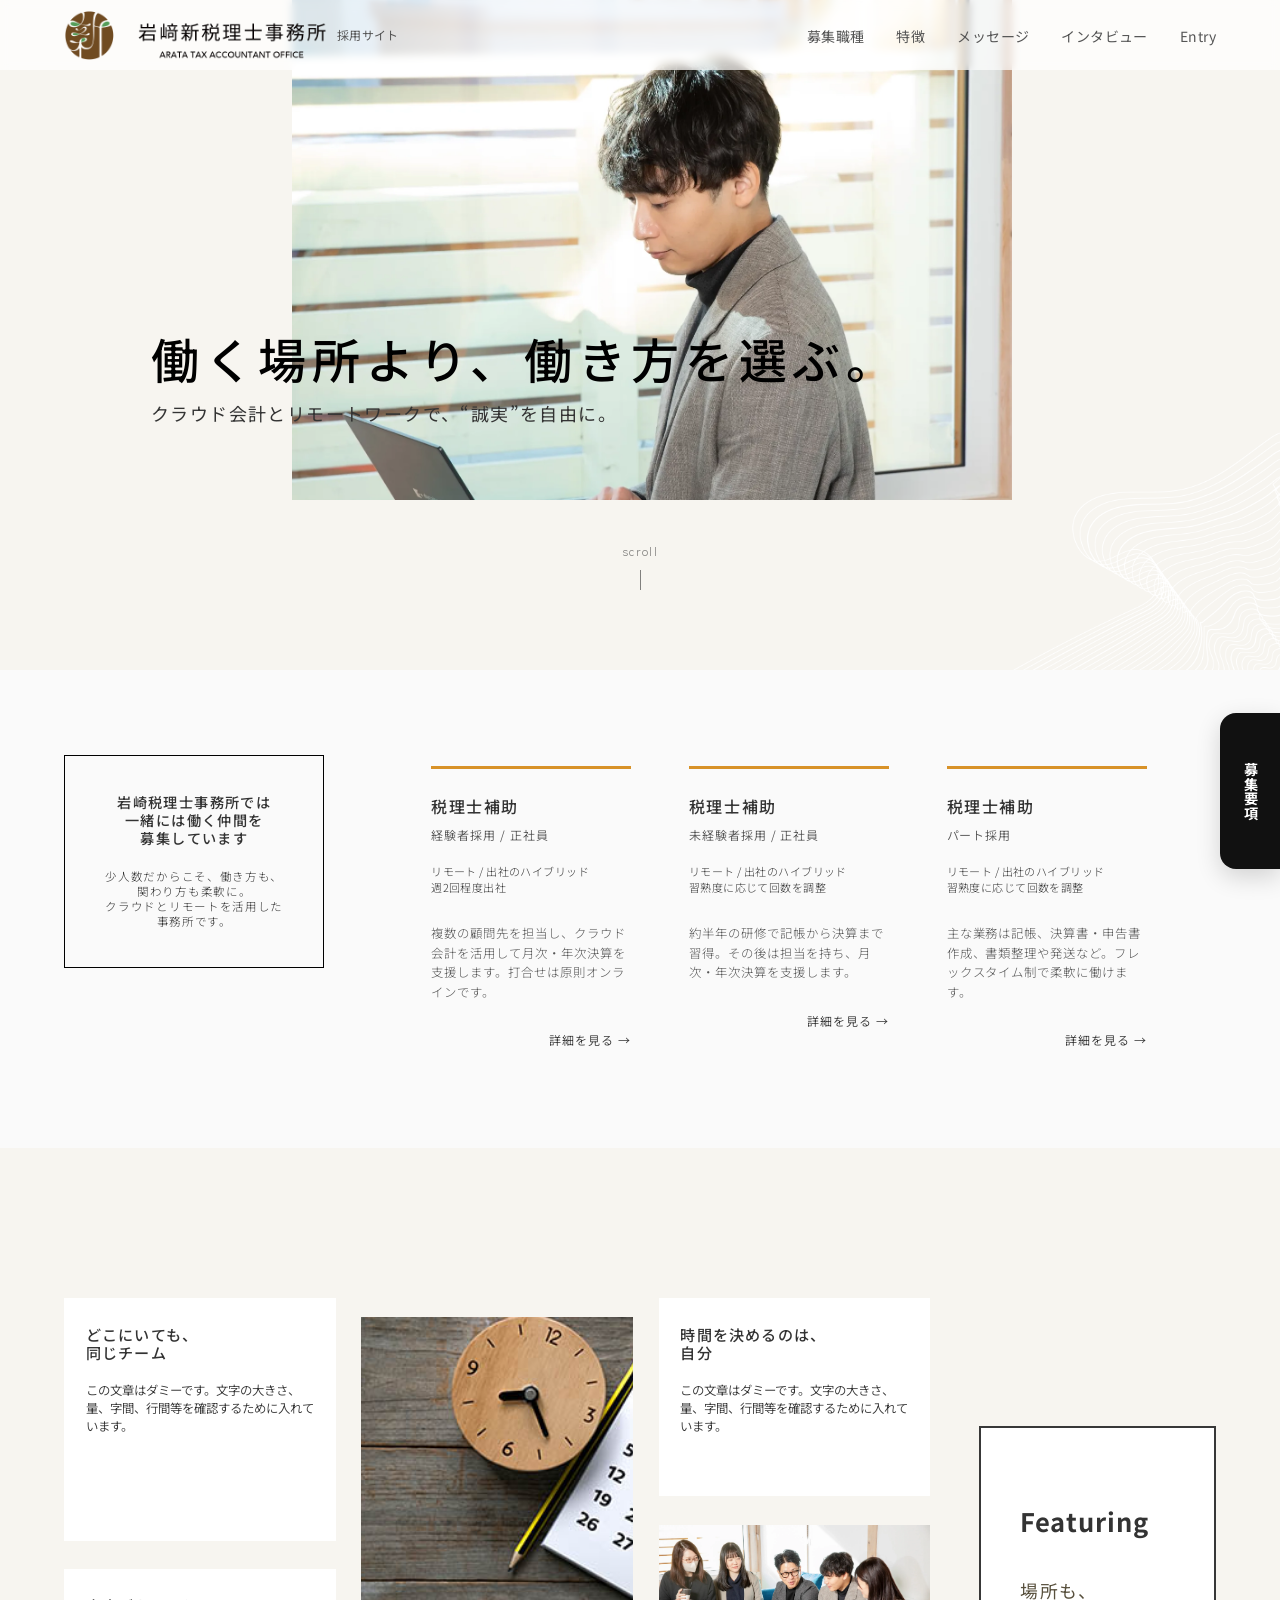
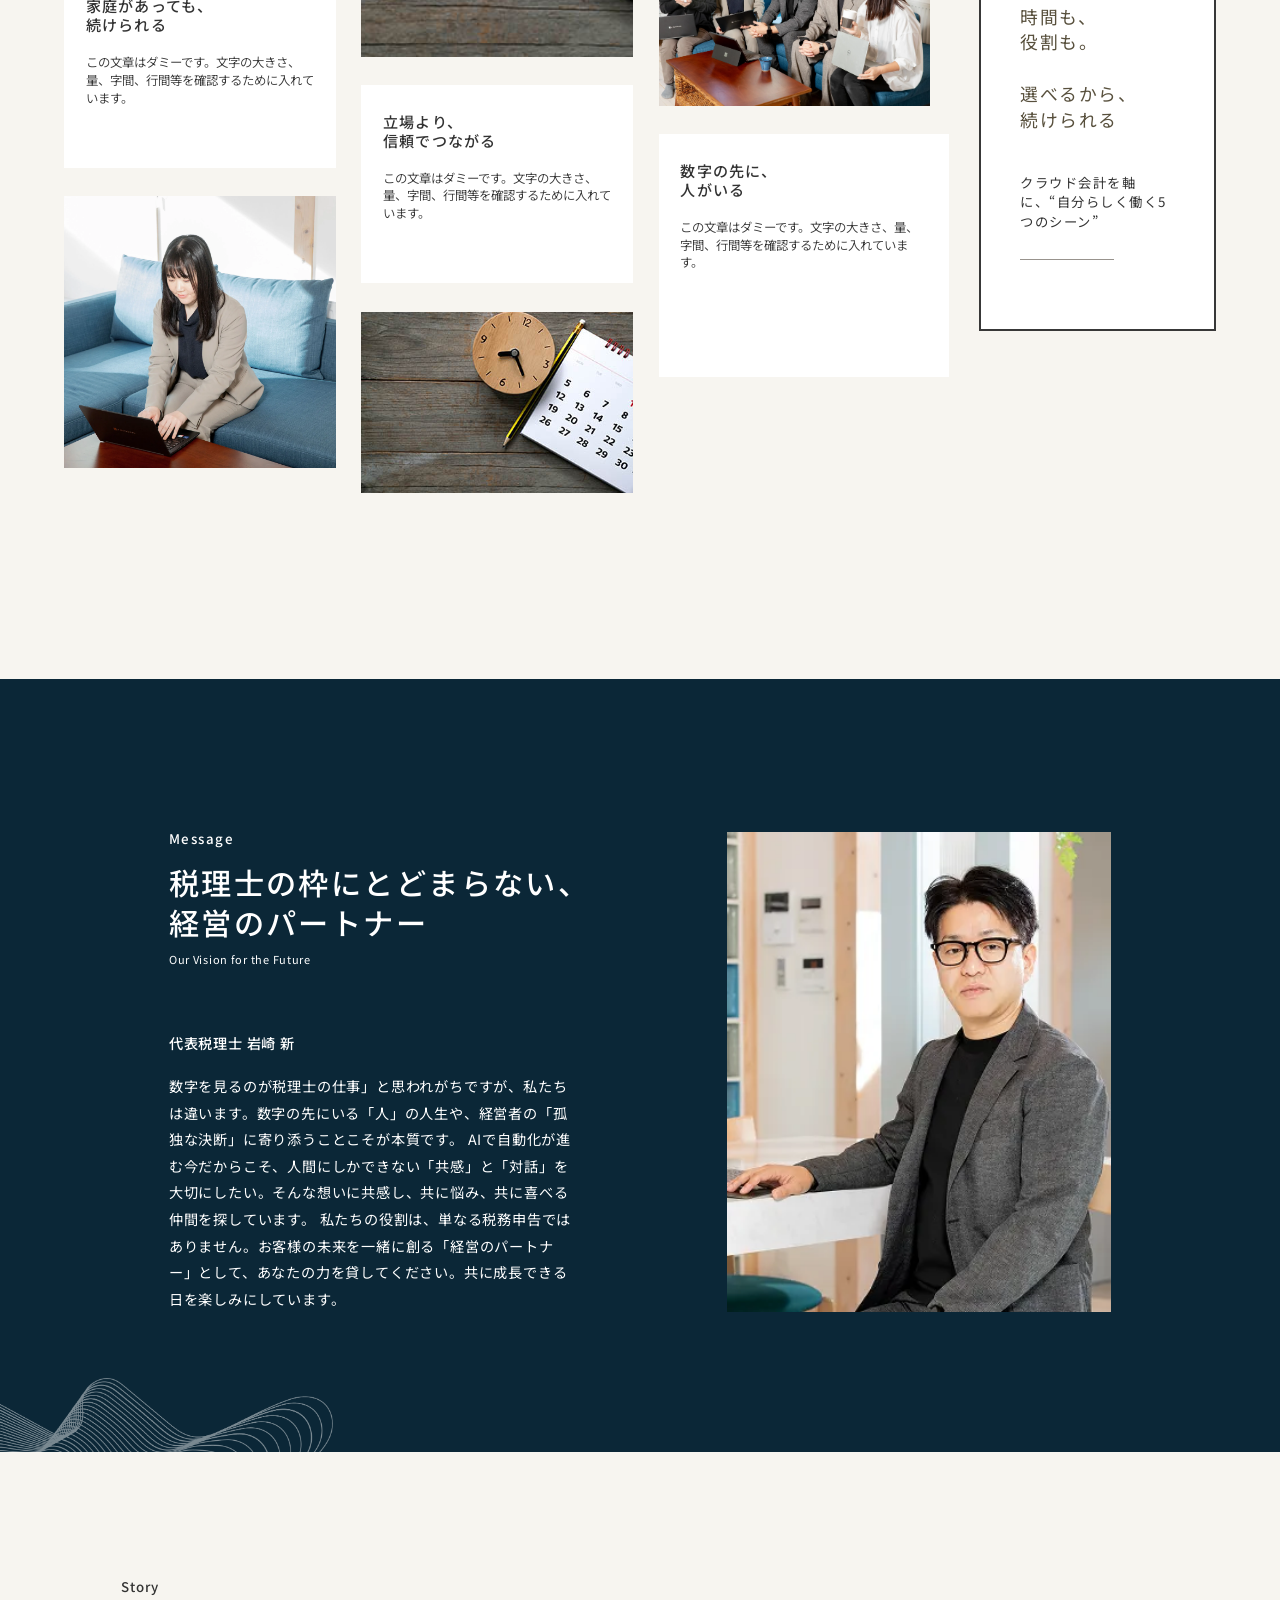
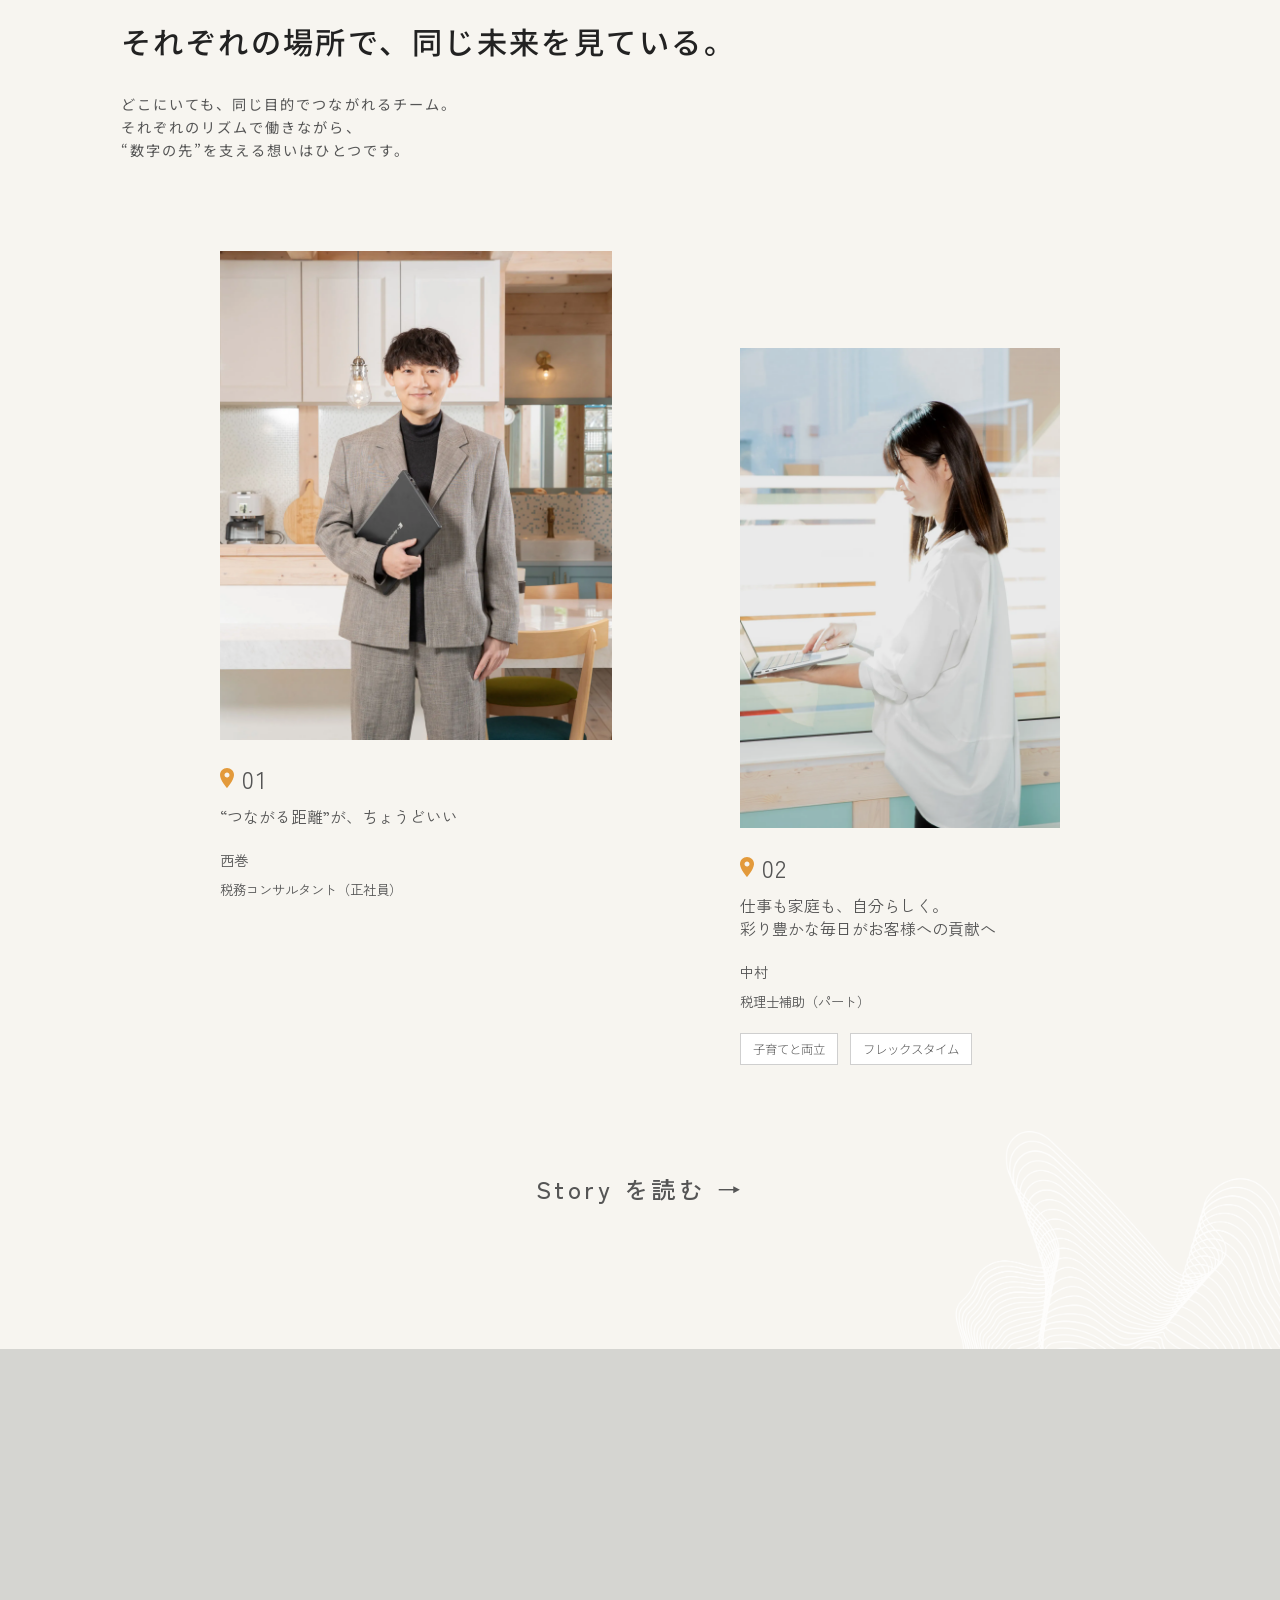
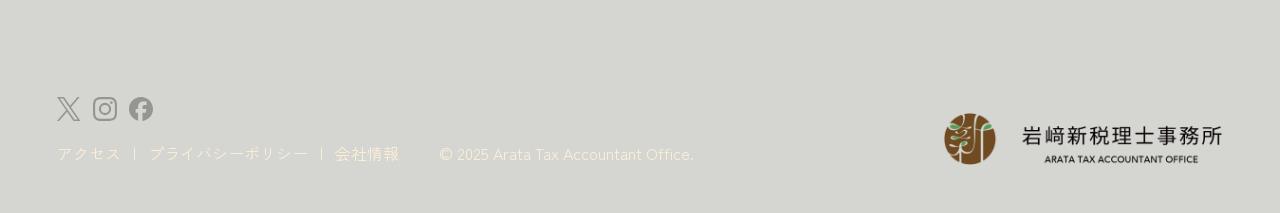
==== commit c8cef137: "Add files via upload" ====
--- a/index.html
+++ b/index.html
@@ -7,7 +7,7 @@
   <link rel="preconnect" href="https://fonts.gstatic.com" crossorigin>
   <link href="https://fonts.googleapis.com/css2?family=Zen+Kaku+Gothic+New:wght@300;400;500;700&display=swap" rel="stylesheet">
   <link href="https://fonts.googleapis.com/css2?family=Noto+Sans+JP:wght@400;500&display=swap" rel="stylesheet">
-  <title>prototype</title>
+  <title>top_page</title>
   <link rel="stylesheet" href="style.css">
 </head>
 <body>
@@ -44,19 +44,46 @@
       </nav>
     </div>
   </header>
+  <header class="sp-header">
+    <a href="/" class="sp-header__brand" aria-label="岩崎新税理士事務所 採用サイト">
+      <img src="img/logo_header.png" alt="岩崎新税理士事務所">
+      <span class="sp-header__site-label">採用サイト</span>
+    </a>
+
+    <button class="sp-header__menu" type="button" aria-label="メニューを開く" aria-expanded="false" aria-controls="sp-nav-panel">
+    <svg xmlns="http://www.w3.org/2000/svg" width="20" height="17" viewBox="0 0 20 17" fill="none" aria-hidden="true">
+      <rect width="20" height="1" fill="white"/>
+      <rect y="8" width="20" height="1" fill="white"/>
+      <rect y="16" width="20" height="1" fill="white"/>
+    </svg>
+    </button>
+    <div class="sp-nav-overlay" id="sp-nav-overlay" aria-hidden="true"></div>
+
+    <div class="sp-nav-panel" id="sp-nav-panel" aria-hidden="true">
+      <nav class="sp-nav" aria-label="スマートフォンメニュー">
+        <ul class="sp-nav__list">
+          <li class="sp-nav__item"><a href="#message">募集職種</a></li>
+          <li class="sp-nav__item"><a href="#story">特徴</a></li>
+          <li class="sp-nav__item"><a href="#recruit">メッセージ</a></li>
+          <li class="sp-nav__item"><a href="#requirements">インタビュー</a></li>
+          <li class="sp-nav__item"><a href="#entry">Entry</a></li>
+        </ul>
+      </nav>
+    </div>
+  </header>
   <main>
     <section class="hero">
-      <div class="hero__header-bg"></div>
       <!-- 等高線 -->
       <div class="hero__ornament" aria-hidden="true">
-        <svg xmlns="http://www.w3.org/2000/svg" width="406" height="396" viewBox="0 0 406 396" fill="none">
-  <path d="M138.014 114.288C134.499 120.14 132.463 126.719 131.948 133.855C131.667 137.635 131.916 141.712 132.661 145.971C133.41 150.208 134.618 154.409 136.253 158.467C137.936 162.647 140.001 166.469 142.389 169.846C144.919 173.41 147.741 176.361 150.766 178.611C154.196 181.155 157.634 182.776 161.266 183.563C164.495 184.265 167.809 184.292 171.393 183.629C178.048 182.409 184.6 178.981 190.934 175.663C197.522 172.214 204.336 168.653 211.099 167.714C214.729 167.204 218.076 167.472 221.328 168.522C224.976 169.702 228.403 171.829 231.817 175.037C238.137 180.96 242.699 189.873 244.664 200.108C245.559 204.75 245.867 209.562 245.566 214.028C245.265 218.525 244.332 222.704 242.873 226.124C240.199 232.397 235.973 237.672 229.948 242.235C224.458 246.393 218.154 249.504 212.583 252.242C179.812 268.389 147.009 285.624 115.099 303.484C83.1861 321.334 51.2821 340.3 20.2787 359.848C15.9317 362.587 11.9148 366.229 8.66391 370.388C6.89985 372.647 5.39897 375.012 4.20395 377.42C2.91628 380.003 1.97488 382.657 1.40697 385.3C0.601453 389.043 0.529703 392.789 1.19389 396.446C1.393 397.535 1.65533 398.626 1.98751 399.706L2.0022 399.754C2.88411 402.622 4.23215 405.44 6.03162 408.161C10.5501 414.995 17.4701 419.772 26.6019 422.351C33.2039 424.223 39.6457 424.962 46.2928 424.633C52.2084 424.341 58.1506 423.184 64.4619 421.117C76.1795 417.272 87.4159 410.741 98.2772 404.418C109.004 398.169 120.109 391.72 131.682 387.846C137.914 385.762 143.784 384.574 149.626 384.211C156.174 383.798 162.532 384.437 169.043 386.148C171.674 386.846 173.877 387.748 175.76 388.905C178.174 390.392 180.09 392.334 181.436 394.672C182.859 397.122 183.631 399.971 183.751 403.114C183.841 405.619 183.512 408.325 182.784 411.164C180.373 420.537 175.912 428.281 171.596 435.781C167.538 442.825 163.354 450.107 160.849 458.734C159.868 462.143 159.383 466.111 159.451 470.212C159.517 474.44 160.186 478.827 161.385 482.894C161.444 483.085 161.5 483.267 161.558 483.458C162.852 487.664 164.676 491.486 166.986 494.846C169.62 498.681 172.84 501.802 176.546 504.125C180.876 506.842 184.913 510.204 188.525 514.126C192.351 518.264 195.579 522.91 198.145 527.917C199.273 530.123 200.667 532.069 202.28 533.708C203.781 535.223 205.532 536.526 207.475 537.571C210.868 539.384 214.969 540.508 220.019 541.005C226.233 541.616 232.351 541.303 238.254 541.005C245.148 540.663 252.277 540.301 259.603 541.396C263.092 541.924 266.616 542.87 270.092 544.207C273.76 545.621 277.292 547.443 280.59 549.63C284.123 551.965 287.364 554.714 290.212 557.782C293.279 561.086 295.922 564.783 298.062 568.78C299.811 572.051 301.153 575.362 302.168 578.66C306.736 593.513 304.576 607.988 302.573 616.137C301.346 621.128 299.761 625.978 298.232 630.665C295.502 639.037 292.674 647.701 291.778 657.477C291.055 665.399 292.003 674.231 294.47 682.354C294.497 682.44 294.523 682.526 294.55 682.612C297.307 691.578 301.701 699.026 307.268 704.166C310.64 707.272 314.454 709.604 318.935 711.281C322.93 712.772 327.098 713.635 331.13 714.466C335.742 715.413 340.524 716.4 345.163 718.353C348.975 719.964 352.805 722.416 356.553 725.657C360.221 728.84 363.613 732.588 366.617 736.812C372.978 745.757 376.822 755.707 377.441 764.828C377.949 772.33 376.409 778.955 374.917 785.367C374.102 788.872 373.258 792.49 372.753 796.223C371.27 807.152 372.457 819.99 376.369 835.464C379.82 849.102 385.013 863.334 390.046 876.737C394.313 888.094 398.938 900.105 404.521 911.079C410.836 923.481 417.539 932.928 425.03 939.935C431.453 945.953 438.673 950.313 446.483 952.912C450.061 954.103 453.749 954.904 457.438 955.297C460.972 955.664 464.508 955.665 467.962 955.293C468.437 955.241 468.92 955.176 469.402 955.112C481.085 953.433 491.007 947.086 498.09 936.778C505.114 926.552 509.026 912.909 509.397 897.342C510.049 869.699 506.913 839.705 503.881 810.695C502.794 800.253 501.658 789.45 500.733 778.958C500.074 771.544 499.468 763.622 499.452 755.916C499.439 747.572 500.14 740.598 501.596 734.584C504.25 723.619 509.731 714.327 518.351 706.194C525.923 699.042 534.809 693.714 544.004 688.438L627.278 640.657C632.533 637.639 637.232 634.855 641.43 631.325C646.334 627.201 649.82 622.613 652.088 617.302C654.621 611.386 655.416 603.493 654.287 595.638C653.699 591.55 652.624 587.612 651.087 583.942C649.442 580.022 647.317 576.512 644.774 573.517C637.139 564.545 627.303 561.513 617.797 558.567C612.147 556.831 606.815 555.176 601.886 552.381C599.238 550.883 596.969 549.185 594.94 547.215C592.679 545.001 590.764 542.483 589.113 539.528C586.559 534.967 585.133 530.227 584.865 525.445C584.629 521.175 585.303 516.835 586.875 512.523C588.254 508.74 590.325 504.996 593.013 501.386C595.354 498.249 598.092 495.315 601.144 492.65C623.901 472.824 646.658 452.998 669.416 433.172C674.136 429.063 680.013 423.95 684.874 418.154C690.158 411.863 693.812 405.341 696.025 398.215C697.26 394.236 697.996 389.825 698.211 385.082C698.431 380.286 698.103 375.375 697.246 370.481C696.353 365.367 694.899 360.469 692.937 355.893C690.84 351.014 688.191 346.618 685.076 342.816C669.357 323.65 650.415 326.149 632.097 328.571C626.167 329.359 620.024 330.171 614.226 330.165C612.572 330.161 610.93 329.787 609.331 329.044C605.325 327.18 602.445 323.598 600.773 318.4C600.741 318.295 600.709 318.189 600.676 318.084C599.459 314.127 598.981 309.273 599.321 304.356C599.859 296.48 601.328 289.113 603.788 281.87C605.982 275.43 608.903 269.248 612.732 262.954C619.828 251.293 628.904 241.241 637.675 231.523C639.392 229.624 641.162 227.657 642.881 225.727C648.235 219.696 652.718 213.965 656.576 208.207C661.128 201.408 664.823 194.475 667.575 187.603C670.696 179.79 672.719 171.74 673.594 163.666C674.559 154.727 674.149 145.469 672.365 136.13C671.593 132.089 670.188 126.16 666.953 121.359C665.278 118.871 663.282 116.87 661.02 115.4C658.966 114.064 656.691 113.163 654.253 112.72C650.032 111.957 645.358 112.579 641.091 114.488C631.869 118.621 625.879 119.658 621.685 117.861C617.733 116.169 615.504 112.083 612.686 106.903C609.708 101.437 606.007 94.6444 598.861 88.1795C596.498 86.0397 593.973 84.2948 591.353 82.9872C588.883 81.7591 586.272 80.8883 583.566 80.3917C581.049 79.9312 578.39 79.7867 575.659 79.957C573.134 80.1162 570.483 80.5445 567.759 81.2463C557.302 83.9183 547.242 90.0568 539.162 94.9795C538.457 95.4059 537.77 95.8263 537.099 96.2314C533.749 98.266 530.35 100.41 527.065 102.488C518.445 107.932 509.538 113.569 500.259 117.857C495.257 120.169 490.561 121.907 485.91 123.18C480.679 124.611 475.631 125.41 470.479 125.635C464.068 125.912 457.282 124.975 450.288 122.847C443.19 120.688 436.25 117.414 429.651 113.103C422.738 108.586 416.47 103.106 411.019 96.8107C405.192 90.0761 400.421 82.5249 396.841 74.3878L426.248 46.1136C428.944 43.5164 431.979 40.323 433.996 36.334C436.221 31.9355 436.811 27.3912 435.785 22.4232C434.71 17.1567 431.715 11.9783 427.358 7.84655C423.295 3.99059 418.505 1.47777 414.218 0.944214C405.788 -0.103767 399.075 4.36699 392.374 9.45164C384.839 15.1589 377.266 21.2544 369.955 27.144C354.809 39.335 339.138 51.9596 322.668 62.0889C313.8 67.5467 305.428 71.8585 297.064 75.2784C287.678 79.1173 278.554 81.735 269.164 83.2837C255.447 85.5567 240.593 85.5321 226.23 85.5032C212.673 85.4772 198.655 85.4468 185.73 87.3715C178.778 88.411 172.679 89.9101 167.083 91.9555C160.801 94.2537 155.321 97.1844 150.315 100.911C145.206 104.71 141.065 109.206 138.014 114.288ZM138.014 114.288C141.055 109.209 145.197 104.713 150.296 100.916C155.304 97.1998 160.785 94.2692 167.057 91.9739C172.641 89.9218 178.74 88.4227 185.694 87.3928C198.623 85.4777 212.638 85.4985 226.195 85.5245C240.555 85.5439 255.408 85.5685 269.129 83.305C278.519 81.7563 287.642 79.1386 297.038 75.2968C305.402 71.8769 313.784 67.5622 322.652 62.1043C339.122 51.9751 354.796 39.36 369.948 27.1565C377.269 21.264 384.835 15.181 392.368 9.46414C399.062 4.39198 405.775 -0.0787687 414.183 0.965534C418.457 1.49247 423.238 4.00823 427.288 7.85758C431.642 11.9797 434.624 17.1516 435.707 22.4056C436.717 27.3574 436.136 31.8987 433.918 36.2847C431.901 40.2738 428.876 43.4642 426.177 46.0518L396.763 74.3386L396.753 74.3415L396.759 74.3606C400.333 82.5102 405.106 90.071 410.946 96.8121C416.398 103.108 422.668 108.597 429.591 113.111C436.19 117.422 443.142 120.703 450.24 122.862C457.232 124.98 464.039 125.921 470.451 125.644C475.612 125.416 480.66 124.617 485.89 123.186C490.542 121.913 495.238 120.175 500.24 117.863C509.529 113.572 518.438 107.945 527.055 102.49C530.34 100.413 533.73 98.2719 537.09 96.2343C537.77 95.8263 538.447 95.4088 539.153 94.9825C547.233 90.0597 557.296 83.9308 567.74 81.2522C570.467 80.56 573.115 80.1221 575.63 79.9658C578.361 79.7956 581.011 79.9429 583.528 80.4035C586.23 80.8905 588.845 81.7709 591.302 82.9924C593.923 84.2999 596.447 86.0449 598.808 88.1751C605.941 94.6334 609.642 101.426 612.617 106.882C615.447 112.069 617.679 116.164 621.644 117.864C625.85 119.667 631.85 118.627 641.081 114.491C645.339 112.585 650.004 111.966 654.224 112.729C656.653 113.175 658.928 114.076 660.969 115.405C663.228 116.865 665.215 118.87 666.887 121.348C668.441 123.642 670.684 127.671 672.293 136.1C674.074 145.429 674.496 154.694 673.528 163.623C672.653 171.697 670.63 179.748 667.506 187.551C664.762 194.411 661.066 201.343 656.514 208.142C652.656 213.901 648.182 219.629 642.819 225.662C641.101 227.592 639.331 229.56 637.613 231.459C628.833 241.179 619.757 251.231 612.661 262.892C608.832 269.186 605.904 275.381 603.719 281.817C601.25 289.063 599.791 296.428 599.246 304.317C598.906 309.234 599.387 314.097 600.607 318.064C600.639 318.169 600.672 318.274 600.704 318.379C602.382 323.596 605.275 327.185 609.289 329.047C610.891 329.799 612.543 330.17 614.198 330.174C619.995 330.179 626.135 329.358 632.069 328.58C650.376 326.161 669.306 323.655 685.01 342.805C688.122 346.598 690.762 350.996 692.856 355.866C694.817 360.441 696.262 365.343 697.162 370.444C698.015 375.329 698.343 380.24 698.124 385.036C697.908 389.779 697.173 394.19 695.935 398.159C693.722 405.285 690.084 411.792 684.8 418.083C679.936 423.869 674.062 428.992 669.341 433.101C646.584 452.927 623.827 472.753 601.069 492.579C598.008 495.246 595.273 498.191 592.932 501.328C590.235 504.94 588.167 508.694 586.788 512.476C585.206 516.792 584.535 521.141 584.771 525.411C585.042 530.203 586.471 534.953 589.025 539.513C590.679 542.478 592.591 544.987 594.864 547.207C596.893 549.177 599.162 550.875 601.822 552.38C606.754 555.184 612.093 556.827 617.737 558.575C627.24 561.511 637.069 564.556 644.689 573.512C647.241 576.504 649.354 580.008 650.999 583.927C652.533 587.588 653.608 591.526 654.196 595.614C655.322 603.459 654.524 611.342 652.001 617.255C649.739 622.554 646.25 627.132 641.355 631.253C637.158 634.783 632.468 637.565 627.213 640.583L543.94 688.364C534.735 693.643 525.858 698.968 518.276 706.123C509.65 714.269 504.16 723.563 501.509 734.537C500.055 740.561 499.354 747.535 499.368 755.88C499.384 763.585 499.992 771.517 500.651 778.931C501.576 789.423 502.712 800.226 503.8 810.668C506.832 839.678 509.967 869.672 509.312 897.305C508.951 912.869 505.043 926.49 498.019 936.717C490.942 947.012 481.036 953.344 469.366 955.029M138.014 114.288C134.505 120.127 132.469 126.706 131.952 133.833C131.68 137.61 131.917 141.68 132.671 145.937C133.417 150.164 134.616 154.368 136.261 158.423C137.941 162.594 140.009 166.425 142.394 169.793C144.923 173.356 147.736 176.31 150.758 178.551C154.188 181.095 157.614 182.709 161.236 183.499C164.465 184.201 167.767 184.221 171.353 183.568C177.999 182.351 184.551 178.923 190.885 175.605C197.472 172.156 204.287 168.595 211.059 167.653C214.702 167.15 218.058 167.415 221.311 168.465C224.959 169.645 228.398 171.778 231.815 174.996C236.888 179.755 240.822 186.423 243.2 194.155L243.229 194.146C243.819 196.068 244.314 198.05 244.7 200.086C245.594 204.729 245.905 209.55 245.595 214.019C245.284 218.519 244.351 222.698 242.895 226.127C240.215 232.413 235.989 237.689 229.957 242.264C224.467 246.422 218.153 249.535 212.585 252.283C179.814 268.431 147.02 285.662 115.101 303.525C83.1913 321.384 51.2873 340.351 20.2809 359.889C12.8068 364.605 3.92578 373.76 1.43199 385.314C0.623529 389.046 0.551729 392.793 1.22253 396.437C1.94843 400.43 3.5713 404.346 6.03969 408.085C10.5457 414.912 17.4532 419.683 26.585 422.262C33.1841 424.124 39.6288 424.873 46.2664 424.547C52.182 424.255 58.1271 423.107 64.4259 421.034C76.1435 417.189 87.3703 410.661 98.2317 404.338C108.971 398.095 120.063 391.639 131.646 387.763C137.878 385.679 143.758 384.488 149.599 384.125C156.16 383.718 162.515 384.348 169.029 386.069C171.67 386.763 173.873 387.666 175.759 388.833C178.185 390.325 180.091 392.271 181.45 394.615C182.867 397.077 183.651 399.933 183.773 403.086C183.866 405.6 183.537 408.306 182.803 411.158C180.383 420.534 175.925 428.287 171.609 435.787C167.56 442.829 163.366 450.113 160.868 458.728C159.884 462.128 159.399 466.096 159.468 470.197C159.543 474.421 160.212 478.808 161.408 482.866C161.467 483.057 161.525 483.249 161.581 483.43C162.872 487.626 164.696 491.449 167.003 494.799C169.637 498.634 172.854 501.746 176.56 504.069C180.89 506.786 184.927 510.148 188.542 514.079C192.371 518.227 195.609 522.87 198.167 527.889C199.296 530.095 200.677 532.035 202.299 533.67C203.801 535.186 205.539 536.482 207.482 537.527C210.865 539.343 214.967 540.467 220.004 540.958C226.218 541.568 232.317 541.261 238.23 540.96C245.131 540.606 252.259 540.244 259.588 541.348C263.077 541.876 266.61 542.819 270.087 544.156C273.764 545.567 277.299 547.399 280.598 549.586C284.133 551.93 287.374 554.679 290.222 557.747C293.302 561.059 295.935 564.758 298.075 568.755C301.958 576.004 304.205 584.196 304.766 593.094C305.228 600.516 304.478 608.489 302.595 616.14C301.358 621.135 299.783 625.982 298.254 630.669C295.515 639.044 292.693 647.695 291.797 657.471C291.071 665.384 292.029 674.212 294.493 682.326C294.52 682.412 294.546 682.498 294.573 682.585C297.327 691.54 301.718 698.978 307.272 704.112C310.635 707.221 314.446 709.544 318.917 711.223C322.915 712.724 327.08 713.578 331.113 714.409C335.737 715.362 340.519 716.35 345.158 718.302C348.979 719.91 352.812 722.372 356.561 725.613C360.238 728.793 363.633 732.551 366.637 736.774C373.01 745.726 376.858 755.685 377.476 764.806C377.987 772.318 376.437 778.947 374.946 785.358C374.127 788.853 373.284 792.471 372.779 796.205C371.306 807.13 372.48 819.962 376.391 835.436C379.84 849.064 385.033 863.297 390.066 876.699C394.323 888.06 398.958 900.068 404.538 911.032C410.85 923.424 417.55 932.862 425.041 939.869C431.461 945.877 438.672 950.24 446.469 952.833C450.047 954.024 453.726 954.828 457.411 955.211C460.936 955.581 464.472 955.582 467.926 955.21C468.401 955.158 468.884 955.093 469.366 955.029M469.366 955.029L469.372 955.048M677.759 368.931C676.024 360.907 672.793 353.635 668.411 347.889C663.436 341.374 657.735 337.091 650.969 334.788C648.094 333.81 645.025 333.184 641.581 332.873C638.74 332.617 635.692 332.571 631.978 332.74C629.223 332.866 626.408 333.103 623.695 333.331C618.577 333.765 613.284 334.211 608.254 333.948C606.829 333.873 605.422 333.48 604.043 332.774C600.592 331.01 598.1 327.738 596.625 323.076C596.607 323.019 596.589 322.961 596.572 322.904C595.475 319.339 595.009 314.931 595.246 310.464C595.623 303.526 596.753 297.027 598.709 290.598C600.437 284.888 602.783 279.385 605.856 273.763C611.556 263.347 618.849 254.335 625.907 245.615C627.461 243.693 629.077 241.7 630.622 239.75C634.956 234.284 638.531 229.136 641.564 223.997C645.164 217.91 648.022 211.758 650.068 205.689C652.402 198.787 653.782 191.709 654.178 184.661C654.613 176.858 653.853 168.806 651.928 160.746C650.617 155.259 648.912 151.211 646.571 147.987C645.017 145.86 643.191 144.141 641.139 142.878C639.271 141.737 637.214 140.967 635.015 140.587C631.193 139.932 626.954 140.503 623.097 142.181C614.811 145.786 609.376 146.725 605.49 145.211C601.819 143.787 599.658 140.298 596.914 135.869C594.131 131.379 590.663 125.781 584.36 120.459C582.207 118.631 579.891 117.156 577.469 116.05C575.216 115.016 572.806 114.293 570.314 113.877C564.208 112.867 557.472 113.725 549.74 116.512C543.079 118.905 536.828 122.292 531.315 125.286C530.293 125.841 529.322 126.359 528.371 126.871C525.411 128.472 522.43 130.142 519.548 131.761C509.689 137.293 499.493 143.024 488.756 146.347C481.934 148.456 475.502 149.45 469.086 149.373C461.158 149.28 452.471 147.024 443.962 142.861C435.133 138.546 426.768 132.268 419.745 124.708C413.328 117.789 408.099 109.939 404.187 101.37C409.271 95.9252 414.382 90.4302 419.32 85.124C422.133 82.093 425.044 78.9695 427.883 75.9201C430.067 73.564 432.5 70.6919 434.006 67.2887C435.706 63.4283 435.988 59.481 434.857 55.2254C434.79 54.974 434.717 54.735 434.64 54.4865C433.309 50.1567 430.442 46.006 426.508 42.7383C422.616 39.5095 418.168 37.5297 414.279 37.3028C410.773 37.0943 407.369 37.932 403.848 39.852C400.801 41.511 398.073 43.731 395.069 46.2451C391.675 49.0884 387.72 52.3869 383.595 55.5073C379.828 58.361 376.002 61.1279 372.414 63.7168C363.094 70.4231 352.188 78.0981 341.91 84.105C332.43 89.6466 325.028 93.3358 316.339 96.824C305.288 101.269 293.491 105.808 281.442 108.237C269.423 110.657 256.58 111.081 244.171 111.487C233.981 111.828 223.456 112.167 213.559 113.631C206.614 114.626 200.564 116.079 195.064 118.063C188.774 120.333 183.309 123.248 178.348 126.982C173.817 130.384 170.115 134.368 167.336 138.801C164.138 143.917 162.189 149.622 161.539 155.775C161.386 157.182 161.31 158.67 161.325 160.183C161.374 166.361 162.802 173.079 165.346 179.107C168.05 185.515 171.782 190.676 176.119 194.029C178.888 196.16 181.661 197.525 184.6 198.201C187.211 198.799 189.893 198.843 192.789 198.329C198.174 197.363 203.489 194.578 208.636 191.886C209.042 191.677 209.446 191.459 209.843 191.253C215.965 188.062 221.964 185.182 228.048 185.131C233.59 185.09 238.629 187.39 243.455 192.194C248.803 197.506 252.66 205.422 254.305 214.479C255.06 218.599 255.317 222.872 255.051 226.836C254.783 230.831 253.991 234.548 252.749 237.619C250.496 243.187 246.919 247.918 241.817 252.081C237.225 255.827 231.865 258.741 227.13 261.306C209.718 270.752 191.066 281.239 168.451 294.315C135.404 313.34 97.0446 335.642 59.9457 359.523C56.7083 361.617 53.5745 364.286 50.9112 367.261C47.9493 370.557 45.6271 374.096 44.0099 377.784C42.1993 381.899 41.3364 386.066 41.43 390.181C41.4907 392.589 41.8808 394.98 42.601 397.322L42.5459 397.381C43.1926 399.483 44.1151 401.564 45.2919 403.588C48.9385 409.832 54.5734 414.376 62.0693 417.113C67.4766 419.081 72.7633 420.112 78.2289 420.262C83.1034 420.395 88.0199 419.814 93.2415 418.491C102.947 416.029 112.357 411.283 121.448 406.687C123.938 405.43 126.509 404.126 129.059 402.892C136.485 399.28 142.401 396.916 148.23 395.217C155.526 393.088 162.549 392.111 169.689 392.227C174.919 392.292 179.915 392.922 184.95 394.156C187.403 394.751 189.438 395.517 191.193 396.494C193.432 397.751 195.234 399.394 196.535 401.379C199.004 405.119 199.744 409.84 198.742 415.39C197.622 421.614 195.319 427.02 193.257 431.609C192.413 433.49 191.498 435.414 190.613 437.266C187.643 443.494 184.57 449.932 182.717 457.585C181.958 460.727 181.602 464.435 181.695 468.309C181.851 474.497 183.064 480.516 185.207 485.716C186.392 488.616 187.865 491.228 189.58 493.505C191.433 495.958 193.58 498.039 195.977 499.677C201.528 503.473 209.232 510.185 214.447 520.612C216.339 524.382 218.951 527.157 222.451 529.115C225.367 530.739 228.889 531.78 233.22 532.29C238.551 532.92 243.796 532.761 248.873 532.602C254.802 532.421 260.937 532.229 267.238 533.294C273.504 534.38 279.758 536.955 285.331 540.755C288.379 542.841 291.172 545.256 293.633 547.952C296.286 550.861 298.567 554.093 300.424 557.581C303.794 563.91 305.768 571.045 306.305 578.81C306.752 585.264 306.168 592.213 304.623 598.923C303.614 603.262 302.313 607.47 301.045 611.543C298.779 618.873 296.423 626.45 295.742 634.988C295.202 641.871 296.099 649.515 298.259 656.54L298.297 656.664C300.751 664.573 304.627 671.154 309.531 675.703C312.459 678.422 315.78 680.477 319.683 681.976C323.169 683.31 326.795 684.11 330.304 684.872C334.316 685.741 338.467 686.65 342.495 688.383C345.814 689.821 349.167 691.981 352.435 694.815C355.644 697.595 358.607 700.868 361.244 704.545C366.826 712.318 370.258 720.961 370.915 728.878C371.439 735.381 370.241 741.043 369.069 746.52L369.03 746.699C368.384 749.733 367.716 752.868 367.33 756.105C366.222 765.6 367.433 776.715 371.017 790.103C374.218 802.039 378.879 814.27 383.38 825.775C387.26 835.703 391.284 845.963 396.261 855.512C401.889 866.294 407.868 874.373 414.552 880.217C418.318 883.515 422.572 886.225 427.162 888.255C431.204 890.035 435.614 891.347 440.277 892.152C445.336 893.023 450.428 893.183 455.392 892.619C455.846 892.563 456.309 892.504 456.759 892.439C461.736 891.714 466.453 890.211 470.789 887.946C475.009 885.749 478.863 882.837 482.261 879.291C485.614 875.802 488.496 871.703 490.852 867.118C493.208 862.533 495.019 857.467 496.237 852.07C496.872 849.238 497.322 846.62 497.626 844.068C498.385 837.557 498.917 830.51 499.311 821.893C499.773 811.488 500 800.694 500.023 788.896C500.04 780.176 499.565 770.874 499.111 761.88C498.758 754.916 498.395 747.715 498.257 740.873C497.97 726.231 498.015 713.212 501.518 702.185C502.898 697.827 504.78 693.775 507.114 690.138C510.856 684.31 515.956 679.122 522.706 674.263C528.671 669.98 535.136 666.475 541.781 662.977C545.067 661.244 548.097 659.632 551.054 658.053C572.49 646.689 594.498 634.188 618.339 619.824C622.85 617.077 627.219 614.342 631.079 610.937C635.465 607.066 638.585 602.821 640.628 597.966C641.76 595.285 642.514 592.228 642.881 588.862C643.248 585.495 643.197 581.996 642.738 578.464C642.261 574.803 641.36 571.261 640.052 567.96C638.657 564.445 636.845 561.277 634.666 558.547C628.144 550.436 619.684 547.388 611.51 544.452C606.852 542.777 602.04 541.045 597.774 538.402C595.486 536.982 593.517 535.411 591.757 533.599C589.786 531.579 588.131 529.295 586.687 526.642C583.336 520.474 582.184 514.007 583.265 507.418C584.152 501.967 586.537 496.557 590.335 491.319C592.116 488.877 594.183 486.515 596.496 484.308L599.191 481.742C617.175 464.629 635.776 446.939 654.28 429.541C658.543 425.51 663.382 420.935 667.502 415.724C672.052 409.972 675.198 404.077 677.138 397.695C677.752 395.643 678.246 393.441 678.585 391.14C679.108 387.672 679.304 384.024 679.173 380.298C679.044 376.477 678.568 372.648 677.759 368.931ZM677.759 368.931C678.558 372.65 679.032 376.47 679.17 380.288C679.302 384.014 679.105 387.663 678.591 391.127C678.253 393.428 677.758 395.631 677.141 397.673C675.208 404.042 672.059 409.928 667.519 415.677C663.399 420.888 658.56 425.463 654.296 429.494C635.793 446.892 617.192 464.582 599.208 481.695L596.513 484.261C594.203 486.478 592.133 488.83 590.355 491.281C586.557 496.519 584.174 501.939 583.278 507.393C582.197 513.982 583.346 520.471 586.709 526.645C588.144 529.301 589.808 531.583 591.782 533.612C593.542 535.425 595.511 536.995 597.812 538.422C602.09 541.071 606.902 542.803 611.56 544.478C619.728 547.427 628.172 550.459 634.692 558.56C636.87 561.29 638.679 564.448 640.064 567.967C641.363 571.271 642.27 574.8 642.748 578.461C643.203 581.983 643.254 585.483 642.888 588.849C642.518 592.206 641.766 595.273 640.641 597.941C638.605 602.784 635.482 607.019 631.105 610.887C627.255 614.289 622.886 617.024 618.372 619.762C594.528 634.116 572.523 646.627 551.087 657.991C548.13 659.57 545.1 661.182 541.814 662.914C535.172 666.422 528.704 669.918 522.742 674.21C515.983 679.072 510.886 684.27 507.144 690.097C504.81 693.734 502.931 697.796 501.541 702.157C498.041 713.194 497.986 726.215 498.274 740.858C498.408 747.69 498.774 754.901 499.127 761.865C499.584 770.869 500.059 780.17 500.039 788.881C500.026 800.676 499.789 811.472 499.337 821.875C498.952 830.488 498.408 837.53 497.648 844.041C497.345 846.592 496.895 849.21 496.256 852.033C495.039 857.429 493.225 862.486 490.879 867.068C488.532 871.65 485.647 875.739 482.304 879.226C478.916 882.769 475.061 885.68 470.85 887.875C466.524 890.137 461.81 891.649 456.84 892.362C456.39 892.427 455.926 892.486 455.473 892.542C450.509 893.106 445.43 892.952 440.37 892.081C435.707 891.276 431.297 889.965 427.265 888.182C422.675 886.151 418.433 883.449 414.657 880.153C407.977 874.319 401.998 866.24 396.382 855.464C391.405 845.915 387.391 835.652 383.504 825.737C379.006 814.241 374.335 802.014 371.145 790.074C367.563 776.696 366.352 765.581 367.451 756.088C367.836 752.852 368.504 749.717 369.151 746.683L369.19 746.504C370.352 741.03 371.557 735.355 371.032 728.852C370.373 720.926 366.938 712.273 361.356 704.501C358.719 700.824 355.743 697.543 352.534 694.764C349.263 691.92 345.91 689.76 342.581 688.325C338.545 686.595 334.394 685.685 330.378 684.807C326.866 684.035 323.244 683.245 319.767 681.908C315.874 680.406 312.556 678.361 309.627 675.642C304.735 671.099 300.853 664.531 298.403 656.632L298.364 656.508C296.207 649.492 295.31 641.848 295.844 634.977C296.527 626.45 298.874 618.875 301.149 611.542C302.408 607.472 303.718 603.261 304.727 598.923C306.282 592.209 306.863 585.251 306.413 578.788C305.873 571.013 303.896 563.868 300.526 557.539C298.669 554.051 296.385 550.809 293.723 547.903C291.262 545.208 288.456 542.786 285.411 540.709C279.838 536.909 273.581 534.324 267.306 533.241C261.001 532.167 254.867 532.359 248.938 532.54C243.867 532.687 238.622 532.846 233.294 532.225C228.963 531.716 225.451 530.672 222.547 529.054C219.059 527.103 216.451 524.338 214.562 520.577C209.334 510.143 201.627 503.421 196.076 499.625C193.689 497.985 191.545 495.913 189.692 493.46C187.977 491.183 186.513 488.568 185.322 485.681C183.181 480.49 181.968 474.471 181.815 468.293C181.716 464.432 182.072 460.723 182.831 457.581C184.684 449.929 187.747 443.494 190.718 437.265C191.602 435.413 192.508 433.492 193.361 431.608C195.424 427.019 197.723 421.604 198.853 415.377C199.859 409.805 199.109 405.087 196.635 401.328C195.331 399.333 193.525 397.681 191.277 396.426C189.519 395.439 187.475 394.677 185.021 394.082C179.973 392.841 174.978 392.212 169.748 392.146C162.598 392.033 155.575 393.01 148.266 395.133C142.438 396.831 136.522 399.195 129.086 402.811C126.536 404.045 123.966 405.348 121.475 406.606C112.384 411.201 102.983 415.944 93.2783 418.406C88.0537 419.72 83.1593 420.305 78.2848 420.172C72.8288 420.019 67.542 418.987 62.1443 417.017C54.6638 414.296 49.029 409.751 45.3948 403.514C42.9037 399.258 41.5853 394.768 41.4837 390.185C41.3834 386.083 42.2493 381.925 44.0599 377.811C45.6771 374.123 48.0022 370.593 50.9545 367.3C53.6208 364.335 56.7421 361.659 59.9825 359.574C97.0814 335.693 135.44 313.392 168.488 294.366C191.103 281.29 209.745 270.807 227.167 261.358C231.902 258.792 237.272 255.875 241.864 252.13C246.975 247.963 250.549 243.223 252.808 237.642C254.05 234.571 254.84 230.845 255.107 226.849C255.371 222.876 255.113 218.603 254.359 214.483C253.992 212.441 253.507 210.455 252.922 208.553L252.899 208.581C250.88 202.015 247.625 196.331 243.477 192.197C238.648 187.384 233.594 185.068 228.045 185.121C221.951 185.175 215.943 188.058 209.811 191.252C209.405 191.461 209.011 191.676 208.604 191.885C203.47 194.583 198.154 197.369 192.777 198.322C189.89 198.833 187.208 198.79 184.606 198.188C181.68 197.519 178.907 196.154 176.141 194.033C171.804 190.68 168.084 185.526 165.384 179.127C162.842 173.108 161.414 166.391 161.369 160.222C161.363 158.706 161.429 157.221 161.583 155.814C162.226 149.674 164.175 143.969 167.375 138.862C170.155 134.429 173.851 130.457 178.378 127.046C183.339 123.312 188.804 120.397 195.085 118.13C200.575 116.149 206.625 114.696 213.57 113.701C223.457 112.24 233.992 111.898 244.172 111.56C256.591 111.151 269.424 110.73 281.453 108.307C293.502 105.878 305.308 101.336 316.36 96.8909C325.039 93.4056 332.451 89.7135 341.931 84.1719C352.197 78.1584 363.115 70.49 372.432 63.7742C376.02 61.1852 379.845 58.4183 383.613 55.5647C387.738 52.4442 391.705 49.1524 395.087 46.3024C398.091 43.7883 400.819 41.5683 403.865 39.9093C407.377 37.9923 410.781 37.1546 414.265 37.3594C418.141 37.5797 422.59 39.5595 426.469 42.7816C430.393 46.0524 433.254 50.1839 434.583 54.5042C434.657 54.7431 434.724 54.9946 434.797 55.2335C435.935 59.4766 435.65 63.4144 433.946 67.2652C432.447 70.6558 430.014 73.528 427.83 75.8841C424.981 78.9364 422.083 82.0666 419.267 85.0879C414.332 90.4037 409.212 95.9017 404.128 101.347L404.118 101.35L404.124 101.369C408.048 109.944 413.28 117.804 419.7 124.732C426.723 132.292 435.098 138.567 443.929 142.892C452.442 147.064 461.138 149.317 469.076 149.408C475.492 149.485 481.933 148.487 488.755 146.379C499.502 143.053 509.698 137.322 519.557 131.789C522.439 130.171 525.416 128.491 528.38 126.9C529.334 126.397 530.302 125.869 531.324 125.314C536.837 122.321 543.088 118.934 549.748 116.54C557.484 113.764 564.207 112.899 570.304 113.911C572.793 114.318 575.196 115.054 577.446 116.078C579.866 117.175 582.184 118.659 584.334 120.477C590.627 125.802 594.093 131.39 596.876 135.881C599.622 140.32 601.786 143.818 605.47 145.248C609.379 146.766 614.813 145.827 623.118 142.216C626.975 140.538 631.196 139.973 635.017 140.628C637.213 140.999 639.27 141.768 641.129 142.913C643.178 144.166 644.991 145.878 646.545 148.005C648.883 151.22 650.589 155.268 651.897 160.745C653.821 168.806 654.576 176.839 654.14 184.641C653.745 191.689 652.362 198.758 650.037 205.656C647.988 211.716 645.133 217.878 641.54 223.952C638.504 229.082 634.932 234.239 630.607 239.702C629.062 241.653 627.446 243.646 625.893 245.567C618.837 254.297 611.535 263.312 605.835 273.728C602.762 279.35 600.419 284.862 598.691 290.572C596.737 297.011 595.608 303.51 595.231 310.448C594.996 314.924 595.463 319.332 596.562 322.907C596.58 322.964 596.597 323.022 596.615 323.079C598.094 327.751 600.598 331.029 604.062 332.799C605.44 333.505 606.86 333.905 608.285 333.98C613.324 334.24 618.617 333.794 623.739 333.37C626.452 333.142 629.257 332.908 632.021 332.779C637.354 332.531 644.328 332.551 651 334.82C657.753 337.116 663.454 341.4 668.417 347.909C672.787 353.647 676.027 360.916 677.759 368.931ZM434.226 77.087C434.247 77.1539 434.264 77.2112 434.282 77.2686C435.42 80.9676 435.329 84.4481 433.992 87.8931C432.824 90.8993 430.886 93.4414 428.957 95.7402C422.328 103.648 415.633 111.577 409.057 119.312L409.047 119.315L409.05 119.324C412.771 127.24 417.636 134.553 423.497 141.057C429.911 148.135 437.493 154.11 445.435 158.332C453.111 162.405 460.97 164.79 468.159 165.205C473.934 165.543 479.778 164.917 486.025 163.288C495.77 160.752 504.739 156.236 514.239 151.441C516.966 150.069 519.773 148.651 522.579 147.296C523.645 146.78 524.745 146.243 525.907 145.666C530.985 143.162 536.736 140.327 542.83 138.337C549.878 136.044 556.024 135.346 561.596 136.217C563.938 136.585 566.172 137.216 568.267 138.109C570.519 139.07 572.687 140.37 574.684 141.963C580.41 146.532 583.704 151.325 586.354 155.177C589.048 159.108 591.187 162.217 594.678 163.466C598.38 164.786 603.461 163.924 611.139 160.653C614.72 159.133 618.648 158.604 622.206 159.184C624.242 159.51 626.158 160.197 627.893 161.212C629.806 162.329 631.51 163.856 632.981 165.747C635.023 168.372 636.641 171.694 637.929 175.88C638.055 176.291 638.175 176.714 638.298 177.148C640.315 184.353 641.294 191.585 641.211 198.63C641.129 204.996 640.185 211.417 638.384 217.704C636.782 223.313 634.544 228.793 631.552 234.474C629.056 239.185 626.088 243.959 622.452 249.042C621.026 251.04 619.517 253.073 618.073 255.045C612.157 263.089 606.041 271.405 601.275 280.979C598.699 286.144 596.759 291.198 595.328 296.409C593.716 302.293 592.803 308.202 592.542 314.497C592.416 317.455 592.547 321.861 593.849 326.095L593.873 326.172C595.224 330.496 597.471 333.55 600.562 335.267C601.799 335.954 603.064 336.36 604.336 336.481C608.789 336.911 613.459 336.72 617.974 336.534C620.412 336.433 622.923 336.331 625.39 336.325C630.085 336.315 636.237 336.588 642.099 338.876C648.032 341.194 653.014 345.249 657.337 351.274C661.153 356.608 663.944 363.335 665.394 370.736C666.74 377.562 666.915 384.664 665.92 391.258C665.601 393.386 665.149 395.418 664.592 397.316C662.832 403.193 660.018 408.672 655.983 414.056C652.319 418.95 648.027 423.262 644.247 427.061C626.25 445.151 609.631 462.043 593.445 478.676C591.41 480.766 589.59 482.979 588.05 485.252C584.725 490.156 582.656 495.198 581.915 500.238C581.01 506.344 582.087 512.332 585.117 518.033C586.417 520.489 587.917 522.612 589.685 524.517C591.265 526.217 593.042 527.711 595.095 529.078C598.92 531.615 603.222 533.358 607.377 535.03C614.676 537.975 622.212 541.014 627.985 548.56C629.928 551.101 631.533 554.039 632.751 557.284C633.897 560.332 634.681 563.596 635.083 566.977C635.466 570.228 635.488 573.465 635.127 576.578C634.773 579.679 634.068 582.522 633.026 585.019C631.132 589.577 628.252 593.581 624.231 597.276C620.558 600.644 616.38 603.352 612.428 605.844C591.808 618.809 570.518 630.818 549.144 641.535C546.007 643.106 543.178 644.521 540.352 645.913C533.754 649.156 527.842 652.146 522.235 655.858C515.796 660.13 510.872 664.699 507.19 669.838C504.924 673.015 503.005 676.608 501.503 680.533C499.748 685.101 498.533 690.507 497.779 697.068C497.125 702.835 496.878 708.801 496.641 715.445C496.425 721.579 496.505 728.135 496.582 734.473C496.693 743.373 496.811 752.565 496.113 760.877C495.172 772.173 493.962 781.846 492.912 789.827C491.891 797.392 490.934 803.158 489.818 808.513C489.401 810.524 488.817 812.671 487.987 815.28C485.024 824.593 479.952 832.733 473.316 838.812C469.913 841.931 466.104 844.515 462.009 846.475C457.768 848.501 453.193 849.887 448.413 850.573C447.963 850.638 447.521 850.701 447.096 850.748C442.348 851.298 437.466 851.24 432.591 850.563C427.881 849.909 423.736 848.882 419.905 847.414C415.397 845.682 411.284 843.296 407.69 840.321C401.692 835.344 396.307 828.38 391.25 819.013C386.784 810.75 383.138 801.755 379.612 793.046L379.083 791.734C374.932 781.502 370.629 770.606 367.598 759.799C364.237 747.818 363.012 737.847 363.86 729.311C364.156 726.395 364.709 723.567 365.251 720.838L365.273 720.705C366.236 715.774 367.234 710.686 366.694 704.847C366.016 697.711 362.851 689.938 357.792 682.946C355.393 679.635 352.707 676.684 349.808 674.165C346.854 671.6 343.819 669.625 340.819 668.309C337.181 666.718 333.456 665.865 329.844 665.041C326.682 664.318 323.419 663.575 320.288 662.341C316.787 660.959 313.797 659.095 311.159 656.642C306.745 652.528 303.224 646.591 300.974 639.478C300.932 639.344 300.894 639.22 300.853 639.086C298.936 632.854 298.108 626.079 298.517 619.958C299.057 612.259 301.09 605.398 303.058 598.767C304.149 595.104 305.272 591.306 306.135 587.41C307.469 581.235 307.931 575.119 307.487 569.219C306.962 562.203 305.164 555.747 302.141 550.033C300.481 546.882 298.427 543.946 296.047 541.309C293.84 538.86 291.329 536.65 288.609 534.745C283.626 531.266 278.033 528.865 272.437 527.813C266.796 526.755 261.306 526.832 256.003 526.904C251.504 526.97 246.846 527.032 242.122 526.402C238.269 525.882 235.145 524.908 232.561 523.411C229.465 521.612 227.142 519.093 225.469 515.695C223.585 511.849 221.099 508.188 218.094 504.812C215.471 501.863 212.442 499.122 209.074 496.643C204.966 493.627 201.79 489.153 199.654 483.365C197.869 478.547 196.851 472.855 196.68 466.891C196.583 463.207 196.851 459.725 197.448 456.8C198.861 449.931 201.153 444.152 203.378 438.561C204.188 436.533 204.947 434.615 205.657 432.67C207.431 427.825 208.942 423.384 209.536 418.17C210.097 413.226 209.154 409.07 206.751 405.781C203.744 401.652 198.996 400.162 195.677 399.404C191.03 398.344 186.324 397.74 181.287 397.553C174.441 397.304 167.905 397.892 161.314 399.354C155.899 400.559 150.432 402.345 144.105 404.971C141.747 405.947 139.379 406.989 137.081 407.989C129.15 411.454 120.952 415.042 112.559 416.598C108.054 417.429 103.829 417.64 99.6447 417.233C94.9614 416.769 90.4473 415.563 85.8326 413.519C79.452 410.7 74.6678 406.302 71.6159 400.461C69.5453 396.484 68.5136 392.313 68.5751 388.057C68.6234 384.234 69.5429 380.352 71.3057 376.525C74.3576 369.916 79.8717 363.658 86.4473 359.355C110.95 343.334 136.324 328.07 160.868 313.303C168.856 308.492 177.111 303.526 185.107 298.671L188.708 296.465C205.228 286.362 220.84 276.81 236.882 267.399C241.266 264.816 245.795 262.157 249.792 258.689C254.286 254.796 257.428 250.419 259.401 245.302C261.624 239.534 262.131 231.793 260.79 224.066C260.433 222.021 259.957 220.032 259.369 218.121L259.389 218.115C257.61 212.332 254.818 207.301 251.276 203.609C247.036 199.179 242.622 196.97 237.766 196.862C232.309 196.741 226.961 199.286 221.946 201.895C221.45 202.152 220.956 202.419 220.46 202.677C216.118 204.954 211.615 207.322 207.086 208.108C204.644 208.535 202.396 208.473 200.201 207.935C197.732 207.323 195.409 206.133 193.084 204.285C189.385 201.343 186.271 196.797 184.069 191.134C181.986 185.791 180.914 179.822 181.049 174.34C181.083 173.022 181.18 171.705 181.359 170.416C182.11 164.933 183.998 159.811 186.984 155.2C189.571 151.192 192.986 147.568 197.115 144.426C201.633 140.985 206.59 138.258 212.278 136.069C217.219 134.173 222.652 132.721 228.884 131.621C237.666 130.07 246.986 129.485 255.996 128.911C267.172 128.204 278.728 127.475 289.684 124.932C297.556 123.107 305.74 120.192 313.661 117.369C316.659 116.301 319.759 115.19 322.728 114.194C331.588 111.196 337.95 108.581 346.206 104.503C356.098 99.6198 367.019 92.641 375.43 87.0934C379.115 84.6522 382.72 82.2565 386.208 79.719C390.346 76.7096 393.96 73.5265 396.943 70.8095C401.975 66.2489 407.171 61.5434 414.36 61.5818C417.956 61.6058 422.189 63.223 425.947 66.0217C429.974 69.0101 432.909 72.9409 434.226 77.087ZM434.226 77.087L434.245 77.0811M434.139 87.963C431.095 79.2217 421.285 73.3145 414.379 73.482C407.483 73.6466 402.621 78.2491 397.921 82.6973L397.685 82.9164C395.045 85.4232 391.493 88.6709 387.347 91.6201C383.957 94.0334 380.563 96.1967 376.784 98.5724C368.514 103.763 357.788 110.253 348.238 114.477C340.887 117.721 335.234 119.784 325.826 122.636C321.634 123.904 317.204 125.455 312.924 126.949C306.536 129.175 299.935 131.488 293.724 133.032C283.345 135.617 272.475 136.502 261.963 137.36C253.501 138.048 244.745 138.764 236.471 140.367C223.951 142.794 214.371 146.787 206.316 152.947C197.788 159.473 192.479 168.031 190.988 177.707C190.798 178.927 190.677 180.167 190.623 181.419C190.146 192.488 194.572 204.089 201.379 209.623C210.263 216.84 218.517 212.481 226.494 208.28C227.026 208.002 227.567 207.72 228.098 207.442C232.652 205.068 237.523 202.775 242.589 202.985C247.029 203.168 251.084 205.3 254.978 209.49C264.513 219.74 266.557 238.226 262.48 249.053C258.412 259.877 249.879 265.128 241.611 270.223C229.985 277.356 218.702 284.52 206.751 292.098C202.304 294.919 197.822 297.763 193.286 300.633C182.564 307.341 171.336 314.206 160.476 320.841C140.378 333.122 119.594 345.823 99.5371 359.054C88.0455 366.626 78.6403 380.881 83.1204 395.448L83.1616 395.445C83.529 396.64 83.9914 397.837 84.5485 399.036C87.1784 404.662 91.584 409.019 97.6131 411.988C115.229 420.653 129.707 414.934 145.041 408.868C147.216 408.011 149.473 407.118 151.716 406.281C159.994 403.192 171.487 399.74 187.057 400.497C191.995 400.735 196.543 401.335 200.964 402.308C204.139 403.006 208.704 404.375 211.636 408.16C213.963 411.169 214.987 415.007 214.659 419.555C214.303 424.623 212.863 429.157 211.599 433.145C210.963 435.161 210.252 437.168 209.504 439.292C207.654 444.538 205.74 449.949 204.546 456.374C204.017 459.247 203.798 462.547 203.899 466.209C204.129 473.964 205.931 488.057 215.446 495.352C222.348 500.648 227.485 506.705 230.727 513.366C233.615 519.289 238.637 522.588 246.519 523.722C250.964 524.363 255.332 524.348 259.565 524.333C264.538 524.31 269.679 524.288 274.962 525.342C283.966 527.134 296.003 533.612 302.754 546.413C309.787 559.755 308.193 574.202 306.615 581.623C305.833 585.338 304.787 588.944 303.778 592.435C301.971 598.703 300.099 605.169 299.638 612.446C298.968 623.533 302.465 638.612 311.788 647.326C317.382 652.552 323.573 654.007 329.55 655.412C332.944 656.209 336.462 657.031 339.865 658.538C351.971 663.916 362.935 679.324 364.316 692.898C364.869 698.336 363.972 703.142 363.111 707.79L363.06 708.067C362.583 710.599 362.092 713.22 361.845 715.922C360.245 733.373 367.945 753.75 376.669 774.837L377.442 776.702C383.959 792.484 391.351 810.36 404.081 820.59C412.569 827.406 422.206 829.245 428.716 830.036C433.51 830.622 438.308 830.643 442.98 830.085C443.415 830.035 443.846 829.975 444.278 829.916C462.42 827.297 477.309 814.986 484.1 796.995C484.778 795.185 485.562 793.04 486.155 790.818C487.492 785.845 488.69 780.454 489.958 773.86C491.486 765.868 493.083 757.08 494.406 746.923C495.451 738.891 495.533 729.836 495.601 721.079C495.656 714.963 495.709 708.638 496.092 702.776C496.808 691.905 497.619 679.572 501.74 669.841C503.297 666.16 505.216 662.808 507.445 659.884C515.724 649.009 528.496 642.979 539.76 637.662C542.575 636.336 545.406 634.963 548.311 633.557C569.146 623.467 589.781 611.878 609.618 599.123C617.804 593.865 625.477 588.335 629.467 578.685C633.205 569.647 632.854 554.219 624.844 543.447C619.41 536.121 612.291 533.079 605.408 530.122C597.297 526.643 589.633 523.361 584.565 513.652C578.003 501.127 582.34 489.75 587.13 482.397C588.544 480.225 590.22 478.088 592.108 476.063C607.351 459.699 622.832 443.325 639.416 426.015C646.64 418.478 654.811 409.939 658.565 397.213C659.102 395.385 659.53 393.411 659.844 391.369C661.488 380.589 660.294 364.803 652.021 352.836C643.218 340.101 632.45 338.119 622.112 337.877C619.804 337.823 617.44 337.86 615.159 337.892C610.941 337.955 606.578 338.02 602.414 337.512C601.25 337.368 600.089 336.961 598.959 336.314C591.716 332.118 591.306 321.092 591.466 316.544C592.347 291.749 603.561 275.589 614.409 259.97C615.8 257.962 617.244 255.886 618.617 253.852C628.659 238.879 640.944 215.483 631.746 185.304L631.708 185.18C630.344 180.745 628.61 177.25 626.406 174.507C620.304 166.915 611.391 167.051 605.081 169.703C589.639 176.2 586.669 172.123 581.281 164.74C578.694 161.194 575.476 156.785 570.017 152.574C566.248 149.674 562.076 147.913 557.284 147.2C545.294 145.395 533.036 151.09 523.199 155.674C521.946 156.258 520.747 156.815 519.589 157.339C516.923 158.535 514.256 159.795 511.681 161.016C502.536 165.335 493.894 169.416 484.617 171.568C478.679 172.945 473.156 173.388 467.729 172.923C453.57 171.722 437.808 162.822 425.577 149.112C420.026 142.868 415.391 135.892 411.78 128.371C417.85 120.824 423.876 113.237 429.688 105.841C433.268 101.288 436.873 95.764 434.139 87.963ZM434.139 87.963L433.939 88.0247M386.048 782.404C390.564 790.421 395.367 796.341 400.717 800.502C408.704 806.708 417.814 808.332 424.86 809.063C429.549 809.545 434.237 809.516 438.786 808.964C439.199 808.911 439.611 808.857 440.052 808.795C444.632 808.139 449.068 806.88 453.232 805.076C457.22 803.347 460.973 801.094 464.399 798.388C470.961 793.189 476.287 786.32 479.787 778.516C480.612 776.672 481.413 774.856 482.055 772.964C483.603 768.439 485.026 763.607 486.557 757.769C488.579 750.054 490.537 742.337 492.251 732.875C493.655 725.162 493.923 716.302 494.174 707.729C494.347 701.796 494.535 695.67 495.09 690.027C495.686 684.038 496.261 678.661 497.187 673.543C498.253 667.722 499.681 662.941 501.562 658.921C503.21 655.401 505.1 652.361 507.34 649.611C510.955 645.172 515.685 641.227 521.815 637.553C527.449 634.167 533.568 631.406 538.967 628.961C541.803 627.67 544.63 626.351 547.275 625.119C567.567 615.645 587.518 604.487 606.568 591.963C610.841 589.153 614.328 586.679 617.437 583.693C621.116 580.176 623.757 576.382 625.502 572.121C627.427 567.428 628.144 561.526 627.501 555.488C627.178 552.397 626.517 549.398 625.514 546.579C624.461 543.597 623.06 540.878 621.362 538.523C616.313 531.529 609.675 528.485 603.256 525.542C599.601 523.863 595.814 522.129 592.439 519.694C588.669 516.961 585.781 513.591 583.624 509.401C577.417 497.384 581.407 486.375 585.84 479.257C587.145 477.171 588.696 475.104 590.46 473.118C604.695 457.085 619.025 441.221 634.267 424.648C637.74 420.87 641.339 416.96 644.522 412.444C648.072 407.419 650.563 402.353 652.128 396.964C652.627 395.221 653.035 393.348 653.334 391.394C654.27 385.289 654.189 378.764 653.117 372.524C651.941 365.74 649.596 359.545 646.333 354.617C642.658 349.062 638.382 345.229 633.271 342.899C631.093 341.905 628.756 341.18 626.14 340.667C623.98 340.243 621.639 339.979 618.799 339.828C616.648 339.705 614.45 339.669 612.319 339.644C608.391 339.597 604.325 339.54 600.426 338.939C599.307 338.771 598.206 338.356 597.127 337.705C590.281 333.543 589.821 322.93 589.942 318.561C590.102 312.925 590.79 307.608 592.065 302.298C593.191 297.589 594.746 293.02 596.814 288.314C600.646 279.613 605.59 272.014 610.361 264.667C611.697 262.614 613.081 260.483 614.389 258.406C617.326 253.705 619.694 249.326 621.642 245.012C623.99 239.823 625.679 234.836 626.809 229.77C628.084 224.084 628.602 218.317 628.361 212.637C628.119 206.884 627.092 201.027 625.299 195.196C625.131 194.651 624.951 194.1 624.774 193.558C623.388 189.391 621.653 186.096 619.48 183.489C613.616 176.463 605.135 176.613 599.159 179.089C592.106 182.011 587.394 182.812 583.896 181.68C580.597 180.613 578.502 177.92 575.84 174.501C573.331 171.276 570.208 167.278 565.068 163.46C561.489 160.805 557.5 159.196 552.891 158.532C541.59 156.892 529.986 161.956 520.667 166.015C519.293 166.616 517.993 167.183 516.75 167.701C514.249 168.753 511.75 169.846 509.334 170.903C500.5 174.771 492.156 178.425 483.276 180.204C477.617 181.327 472.372 181.591 467.243 181.003C460.81 180.261 453.796 177.762 446.95 173.769C439.91 169.656 433.118 164.003 427.319 157.396C422.017 151.316 417.535 144.565 414.01 137.321C419.582 129.927 424.997 122.632 430.089 115.647C431.537 113.653 433.167 111.3 434.044 108.54C435.042 105.388 434.922 102.244 433.655 98.9404C432.23 95.2252 429.306 91.7723 425.408 89.236C421.756 86.8542 417.747 85.587 414.405 85.7777C411.526 85.9413 408.776 86.9335 406.021 88.8271C403.568 90.5126 401.331 92.7283 399.174 94.8668L398.717 95.3211C396.243 97.7874 392.866 100.992 388.737 103.862C385.454 106.148 382.101 108.174 378.371 110.399C370.833 114.872 359.743 121.233 350.445 124.815C343.429 127.517 338.544 128.914 329.065 131.464C323.962 132.834 318.547 134.719 313.313 136.549C308.156 138.355 302.827 140.213 297.887 141.534C288.067 144.167 277.864 145.213 268.003 146.216C260.092 147.027 251.905 147.861 244.161 149.52C238.655 150.701 233.841 152.161 229.434 153.987C224.346 156.086 219.892 158.648 215.795 161.791C212.046 164.671 208.923 167.954 206.511 171.541C203.732 175.671 201.899 180.221 201.052 185.053C200.848 186.194 200.713 187.354 200.639 188.507C200.325 193.302 201.041 198.522 202.668 203.2C204.369 208.117 206.892 212.07 209.958 214.622C211.856 216.203 213.752 217.231 215.768 217.763C217.556 218.238 219.399 218.309 221.399 217.976C225.102 217.361 228.792 215.41 232.363 213.517C232.92 213.22 233.496 212.917 234.063 212.617C238.021 210.552 242.649 208.386 247.44 208.691C251.591 208.952 255.363 211.046 259.001 215.085C263.052 219.583 265.95 226.183 267.183 233.661C268.329 240.653 267.883 247.674 265.96 252.952C264.274 257.572 261.58 261.571 257.732 265.182C254.32 268.376 250.418 270.894 246.66 273.337L246.563 273.398C238.631 278.526 230.948 283.62 222.807 289.022C215.966 293.553 208.895 298.249 201.693 302.933C189.073 311.157 176.206 319.121 162.591 327.546C146.183 337.708 129.221 348.208 112.869 359.096C106.712 363.197 101.479 369.076 98.4948 375.225C96.7732 378.778 95.7971 382.373 95.6033 385.927C95.4412 388.802 95.7894 391.635 96.636 394.388L96.6485 394.394C96.966 395.427 97.3504 396.438 97.8046 397.439C100.28 402.903 104.214 407.154 109.517 410.074C113.348 412.191 117.115 413.586 121.041 414.345C124.546 415.025 128.11 415.184 131.921 414.818C139.013 414.133 145.735 411.804 152.844 409.335C154.907 408.627 157.021 407.883 159.144 407.198C164.406 405.496 169.384 404.332 174.369 403.635C180.227 402.817 186.267 402.623 192.825 403.023C197.708 403.32 202.123 403.898 206.321 404.793C209.434 405.458 213.912 406.749 216.831 410.287C218.144 411.871 219.076 413.708 219.619 415.748C220.04 417.356 220.222 419.068 220.18 420.974C220.074 425.527 219.039 429.475 217.939 433.653L217.911 433.735C217.346 435.876 216.688 438.024 215.99 440.311C214.516 445.147 212.986 450.138 212.023 456.021C211.576 458.753 211.406 461.944 211.507 465.501C211.797 474.745 213.851 487.138 222.045 493.71C228.683 499.034 233.366 504.634 236.34 510.834C237.81 513.877 239.841 516.16 242.564 517.803C244.825 519.168 247.568 520.093 250.953 520.621C255.085 521.265 259.165 521.297 263.108 521.329C267.776 521.368 272.599 521.402 277.557 522.451C282.482 523.499 287.4 525.712 291.78 528.863C294.175 530.596 296.378 532.586 298.329 534.78C300.427 537.147 302.239 539.771 303.72 542.579C306.406 547.675 308.021 553.435 308.539 559.678C308.966 564.945 308.614 570.4 307.492 575.903C306.771 579.41 305.822 582.819 304.897 586.107C303.248 592.002 301.533 598.095 301.158 604.938C300.868 610.289 301.629 616.197 303.307 621.655C303.378 621.884 303.448 622.113 303.519 622.343C305.569 628.67 308.738 633.972 312.681 637.677C315.04 639.87 317.702 641.552 320.823 642.821C323.618 643.949 326.522 644.646 329.337 645.329C332.545 646.1 335.848 646.904 339.072 648.34C341.745 649.548 344.443 651.312 347.084 653.607C349.67 655.857 352.082 658.494 354.231 661.432C358.767 667.643 361.642 674.543 362.339 680.857C362.906 685.966 362.107 690.512 361.343 694.9L361.289 695.199C360.873 697.556 360.443 700 360.235 702.523C359.625 710.097 360.854 718.926 364.01 729.526C366.87 739.13 371.001 749.127 374.643 757.737C374.96 758.497 375.293 759.274 375.614 760.043C378.782 767.554 382.061 775.323 386.048 782.404ZM386.048 782.404C382.064 775.333 378.785 767.564 375.617 760.053C375.296 759.283 374.966 758.516 374.646 757.747C371.16 749.507 367.232 740.002 364.398 730.788C364.269 730.367 364.142 729.956 364.016 729.545C360.86 718.945 359.631 710.116 360.244 702.551C360.445 700.041 360.885 697.594 361.298 695.228L361.352 694.929C362.125 690.538 362.915 685.995 362.354 680.873C361.661 674.537 358.776 667.64 354.237 661.42C352.086 658.472 349.677 655.844 347.079 653.588C344.437 651.293 341.736 649.519 339.054 648.314C335.829 646.879 332.517 646.077 329.318 645.303C326.503 644.62 323.6 643.923 320.814 642.792C317.696 641.533 315.044 639.848 312.695 637.652C308.754 633.957 305.588 628.664 303.538 622.337C303.47 622.117 303.4 621.888 303.329 621.658C301.651 616.201 300.89 610.293 301.183 604.951C301.561 598.118 303.273 592.015 304.922 586.12C305.844 582.823 306.796 579.423 307.517 575.916C308.639 570.413 308.998 564.946 308.558 559.672C308.037 553.419 306.413 547.662 303.733 542.554C302.252 539.746 300.438 537.113 298.339 534.745C296.385 532.542 294.183 530.552 291.778 528.822C287.395 525.661 282.474 523.439 277.542 522.403C272.585 521.354 267.761 521.321 263.094 521.281C259.15 521.249 255.08 521.214 250.948 520.57C247.563 520.042 244.833 519.124 242.571 517.758C239.858 516.113 237.833 513.849 236.366 510.816C233.38 504.609 228.706 499.006 222.055 493.675C213.874 487.11 211.823 474.726 211.535 465.493C211.435 461.935 211.608 458.754 212.054 456.022C213.02 450.148 214.538 445.151 216.015 440.324C216.713 438.037 217.368 435.88 217.933 433.739L217.961 433.657C219.061 429.479 220.096 425.53 220.209 420.965C220.257 419.047 220.066 417.337 219.642 415.72C219.098 413.68 218.164 411.833 216.848 410.24C213.913 406.685 209.436 405.394 206.313 404.733C202.108 403.85 197.69 403.263 192.807 402.965C186.24 402.568 180.203 402.772 174.342 403.581C169.353 404.268 164.376 405.432 159.117 407.144C156.994 407.828 154.867 408.566 152.816 409.28C145.708 411.749 138.998 414.085 131.903 414.76C128.093 415.127 124.541 414.974 121.036 414.294C117.119 413.532 113.353 412.138 109.524 410.03C104.234 407.117 100.3 402.865 97.8274 397.411C96.1611 393.728 95.4323 389.862 95.6475 385.935C95.8442 382.39 96.8202 378.795 98.5352 375.254C101.51 369.108 106.746 363.239 112.893 359.141C129.245 348.253 146.207 337.753 162.615 327.59C176.227 319.156 189.094 311.192 201.718 302.978C208.919 298.294 215.994 293.607 222.831 289.067C230.963 283.668 238.655 278.571 246.588 273.443L246.684 273.382C250.442 270.939 254.341 268.411 257.753 265.217C261.611 261.603 264.311 257.592 265.998 252.972C267.921 247.694 268.37 240.65 267.224 233.658C266.887 231.575 266.415 229.565 265.824 227.644L265.807 227.691C264.273 222.702 261.942 218.355 259.016 215.101C255.375 211.053 251.581 208.955 247.428 208.684C242.624 208.373 237.987 210.542 234.019 212.609C233.452 212.909 232.876 213.212 232.319 213.509C228.757 215.4 225.067 217.351 221.365 217.966C219.364 218.299 217.534 218.234 215.746 217.759C213.743 217.234 211.847 216.206 209.961 214.631C206.905 212.077 204.384 208.134 202.686 203.226C201.062 198.557 200.346 193.337 200.654 188.555C200.728 187.402 200.863 186.241 201.067 185.101C201.913 180.269 203.753 175.738 206.522 171.611C208.937 168.033 212.06 164.75 215.8 161.874C219.897 158.73 224.353 156.178 229.428 154.073C233.827 152.249 238.64 150.79 244.146 149.609C251.891 147.949 260.068 147.118 267.979 146.307C277.84 145.304 288.043 144.258 297.863 141.625C302.791 140.298 308.129 138.436 313.289 136.64C318.523 134.811 323.938 132.925 329.031 131.558C338.51 129.009 343.395 127.611 350.42 124.906C354.88 123.179 362.623 119.814 378.353 110.477C382.074 108.255 385.427 106.23 388.72 103.941C392.848 101.07 396.225 97.8661 398.709 95.3968L399.166 94.9425C401.322 92.804 403.55 90.5913 406.003 88.9058C408.758 87.0122 411.489 86.0259 414.368 85.8623C417.7 85.6745 421.707 86.9322 425.346 89.3074C429.231 91.837 432.153 95.2803 433.575 98.986M386.048 782.404C390.564 790.421 395.364 796.331 400.704 800.495C408.679 806.695 417.779 808.321 424.825 809.052C429.514 809.535 434.193 809.509 438.742 808.957C439.145 808.906 439.558 808.853 439.999 808.79C444.576 808.125 449.014 806.875 453.168 805.075C457.147 803.349 460.9 801.096 464.326 798.389C470.891 793.2 476.207 786.334 479.711 778.54C480.535 776.696 481.337 774.88 481.982 772.997C483.527 768.462 484.952 763.64 486.484 757.802C488.502 750.077 490.46 742.361 492.177 732.908C493.572 725.198 493.84 716.338 494.094 707.775C494.27 701.851 494.455 695.716 495.01 690.073C495.606 684.083 496.168 678.7 497.107 673.588C498.163 667.771 499.598 662.977 501.479 658.957C503.127 655.437 505.023 652.384 507.264 649.634C510.888 645.192 515.627 641.245 521.755 637.561C527.389 634.175 533.507 631.414 538.907 628.969C541.743 627.678 544.564 626.371 547.205 625.13C567.497 615.656 587.451 604.508 606.489 591.977C610.762 589.167 614.236 586.686 617.358 583.707C621.037 580.19 623.671 576.408 625.416 572.147C627.344 567.464 628.051 561.565 627.411 555.537C627.088 552.445 626.418 549.45 625.418 546.64C624.364 543.658 622.966 540.949 621.269 538.594C616.232 531.606 609.604 528.56 603.188 525.626C599.523 523.949 595.746 522.213 592.358 519.771C588.576 517.032 585.688 513.662 583.527 509.462C577.312 497.416 581.299 486.398 585.751 479.274C587.056 477.188 588.607 475.121 590.371 473.135C604.604 457.092 618.936 441.238 634.187 424.662C637.66 420.884 641.25 416.976 644.433 412.461C647.973 407.439 650.464 402.373 652.032 396.994C652.541 395.247 652.939 393.377 653.238 391.423C654.178 385.328 654.096 378.803 653.024 372.563C651.857 365.776 649.516 359.591 646.243 354.665C642.571 349.12 638.298 345.297 633.2 342.973C628.161 340.673 622.825 340.127 618.75 339.906C616.601 339.792 614.394 339.759 612.272 339.732C608.342 339.675 604.275 339.618 600.377 339.017C599.255 338.839 598.145 338.427 597.062 337.766C590.195 333.601 589.738 322.966 589.866 318.584C590.016 312.951 590.713 307.631 591.989 302.322C593.114 297.613 594.667 293.034 596.747 288.335C600.576 279.624 605.52 272.025 610.291 264.678C611.627 262.625 613.011 260.494 614.319 258.417C617.257 253.716 619.624 249.337 621.572 245.023C623.92 239.834 625.599 234.85 626.73 229.784C627.995 224.101 628.516 218.343 628.275 212.663C628.033 206.91 626.997 201.056 625.206 195.235C625.039 194.69 624.871 194.146 624.682 193.597C623.295 189.43 621.572 186.142 619.4 183.535C613.551 176.525 605.102 176.675 599.135 179.148C592.073 182.074 587.36 182.874 583.844 181.748C580.535 180.684 578.425 177.975 575.763 174.556C573.257 171.341 570.143 167.339 565.003 163.522C561.425 160.866 557.458 159.262 552.849 158.597C541.56 156.964 529.963 162.016 520.654 166.072C519.279 166.672 517.988 167.237 516.736 167.758C514.244 168.807 511.736 169.903 509.32 170.96C500.486 174.827 492.142 178.482 483.253 180.263C477.586 181.399 472.342 181.663 467.2 181.068C460.768 180.326 453.741 177.821 446.894 173.827C439.845 169.718 433.047 164.046 427.248 157.438C421.937 151.361 417.452 144.601 413.924 137.348L413.921 137.338C419.503 129.94 424.915 122.637 430.006 115.651C431.457 113.667 433.078 111.317 433.955 108.557C434.956 105.414 434.829 102.283 433.575 98.986M433.575 98.986L433.594 98.9801M416.422 146.32C421.448 139.124 426.22 132.154 430.593 125.588C431.924 123.588 433.288 121.422 433.996 118.86C434.828 115.884 434.596 112.953 433.307 109.886C431.833 106.385 428.912 103.182 425.085 100.875C421.489 98.7066 417.591 97.6349 414.384 97.9205C411.664 98.1606 409.113 99.1859 406.555 101.04C404.28 102.692 402.221 104.842 400.224 106.921C400 107.146 399.789 107.379 399.566 107.604C397.238 110.036 394.042 113.185 389.957 115.958C386.762 118.123 383.47 120.004 379.796 122.075C367.95 128.7 359.285 132.809 352.522 135.004C347.263 136.716 343.475 137.567 337.745 138.869C336.111 139.236 334.253 139.661 332.183 140.14C326.385 141.495 320.21 143.666 314.236 145.775C309.915 147.303 305.838 148.745 301.937 149.872C292.705 152.544 283.187 153.745 273.99 154.899C266.627 155.825 259.004 156.788 251.767 158.501C246.627 159.716 242.12 161.186 237.982 162.971C233.208 165.036 228.997 167.503 225.119 170.506C221.559 173.253 218.583 176.366 216.261 179.737C213.593 183.613 211.785 187.873 210.889 192.375C210.674 193.445 210.516 194.53 210.425 195.594C210.042 199.928 210.546 204.627 211.857 208.89C211.892 209.005 211.927 209.12 211.962 209.234C213.415 213.788 215.636 217.437 218.38 219.794C220.061 221.244 221.75 222.179 223.535 222.676C225.126 223.118 226.772 223.198 228.544 222.904C231.84 222.361 235.129 220.607 238.313 218.916C238.899 218.61 239.501 218.289 240.097 217.98C243.91 215.991 248.029 214.212 252.271 214.602C256.069 214.941 259.532 216.983 262.871 220.831C266.598 225.125 269.27 231.397 270.392 238.48C271.442 245.094 271.027 251.771 269.248 256.806C267.704 261.173 265.245 264.984 261.717 268.444C258.59 271.509 255.031 273.953 251.585 276.321L251.411 276.437C245.342 280.584 239.194 284.882 233.244 289.045C225.752 294.278 218.002 299.696 209.99 305.11C196.764 314.053 183.057 322.653 168.531 331.755C154.525 340.541 140.043 349.619 126.096 359.004C123.303 360.878 120.601 363.215 118.274 365.752C115.719 368.535 113.654 371.514 112.114 374.603C110.412 378.015 109.413 381.471 109.144 384.881C108.906 387.883 109.232 390.848 110.117 393.725L110.132 393.742C110.359 394.478 110.623 395.202 110.92 395.927C113.108 401.207 116.62 405.379 121.371 408.343C124.813 410.486 128.22 411.97 131.764 412.878C134.943 413.69 138.174 414.024 141.638 413.89C148.102 413.649 154.268 411.858 160.797 409.954C162.717 409.395 164.698 408.828 166.669 408.295C176.654 405.621 186.507 404.83 198.6 405.745C203.513 406.107 207.66 406.662 211.655 407.474C214.668 408.085 219.021 409.278 221.893 412.528C224.217 415.15 225.41 418.383 225.534 422.393C225.664 426.454 224.932 430.028 224.17 433.809L224.07 434.3C223.598 436.61 222.998 438.981 222.358 441.491C221.296 445.657 220.091 450.38 219.348 455.651C218.977 458.255 218.848 461.34 218.956 464.822C219.152 470.631 219.878 475.712 221.13 479.919C221.163 480.025 221.198 480.139 221.233 480.254C222.835 485.463 225.3 489.497 228.56 492.24C232.556 495.604 238.267 500.941 241.809 508.409C243.169 511.266 245.058 513.426 247.589 514.991C249.694 516.29 252.242 517.191 255.386 517.72C259.227 518.369 263.008 518.451 266.672 518.527C271.013 518.626 275.509 518.718 280.128 519.756C284.713 520.784 289.3 522.909 293.38 525.902C295.619 527.536 297.673 529.415 299.494 531.492C301.447 533.726 303.138 536.198 304.525 538.837C307.035 543.631 308.573 549.038 309.081 554.908C309.503 559.853 309.209 564.986 308.196 570.162C307.556 573.456 306.687 576.653 305.849 579.746C304.353 585.29 302.799 591.02 302.494 597.444C302.254 602.414 302.987 607.891 304.545 612.956C304.63 613.234 304.715 613.511 304.801 613.788C306.753 619.727 309.742 624.718 313.45 628.202C315.654 630.266 318.154 631.861 321.086 633.062C323.709 634.139 326.429 634.819 329.07 635.482C332.074 636.232 335.177 637.004 338.192 638.368C340.711 639.518 343.244 641.188 345.727 643.343C348.157 645.462 350.425 647.935 352.454 650.69C356.721 656.502 359.474 662.969 360.174 668.884C360.742 673.658 360.058 677.897 359.393 681.993L359.335 682.315C358.967 684.52 358.594 686.811 358.428 689.164C357.933 696.263 359.176 704.522 362.222 714.425L362.228 714.444C365.003 723.467 368.939 732.76 372.417 740.772C372.799 741.638 373.177 742.526 373.564 743.411C376.568 750.355 379.664 757.532 383.425 764.044C387.691 771.416 392.204 776.839 397.237 780.616C404.81 786.291 413.488 787.702 420.986 788.336C425.582 788.721 430.161 788.642 434.608 788.101C435.033 788.054 435.446 788 435.846 787.94C440.334 787.292 444.695 786.097 448.818 784.4C452.747 782.784 456.478 780.695 459.914 778.194C466.43 773.459 471.868 767.225 475.655 760.181L475.827 759.856C476.663 758.291 477.454 756.813 478.133 755.244C479.938 751.079 481.595 746.803 483.338 741.79C485.433 735.778 488.04 728.301 490.271 718.921C492.032 711.548 492.477 702.894 492.917 694.525C493.216 688.763 493.529 682.807 494.263 677.371C494.985 671.96 495.734 666.708 496.819 661.834C498.021 656.39 499.565 651.918 501.519 648.168C503.238 644.877 505.132 642.056 507.339 639.536C510.923 635.441 515.57 631.805 521.539 628.42C526.937 625.358 532.925 622.784 538.21 620.51C540.747 619.405 543.269 618.285 546.267 616.944C566.029 608.094 585.306 597.363 603.567 585.061C610.698 580.252 617.968 574.804 621.666 565.705C623.505 561.206 624.203 555.55 623.636 549.793C623.344 546.838 622.737 543.98 621.813 541.283C620.843 538.432 619.55 535.827 617.974 533.56C613.301 526.837 607.112 523.792 601.133 520.849C597.728 519.166 594.203 517.436 591.052 515.046C587.518 512.367 584.826 509.125 582.8 505.124C576.988 493.676 580.604 483.117 584.661 476.272C585.839 474.288 587.265 472.29 588.889 470.358C602.125 454.611 615.316 439.265 629.202 423.454C635.743 416.013 642.5 408.316 645.802 396.807C646.268 395.126 646.658 393.332 646.945 391.475C647.844 385.623 647.819 379.384 646.88 373.438C645.858 366.952 643.732 361.025 640.742 356.305C637.384 350.998 633.469 347.284 628.773 344.941C626.772 343.946 624.623 343.184 622.213 342.628C620.228 342.161 618.078 341.838 615.442 341.603C613.441 341.423 611.391 341.321 609.406 341.231C605.773 341.051 602.023 340.865 598.404 340.189C597.371 339.994 596.34 339.568 595.34 338.934C592.837 337.329 590.993 334.632 589.849 330.914C589.838 330.876 589.829 330.847 589.817 330.809C588.686 327.097 588.511 323.196 588.566 320.585C588.755 310.755 590.687 301.456 594.476 292.141C597.815 283.916 602.14 276.716 606.326 269.748C607.705 267.461 609.005 265.293 610.281 263.08C612.873 258.58 614.944 254.396 616.628 250.279C618.645 245.338 620.065 240.601 620.952 235.798C621.945 230.418 622.249 224.979 621.849 219.63C621.412 213.717 620.085 207.702 617.924 201.764C616.515 197.898 614.784 194.821 612.646 192.36C611.294 190.82 609.751 189.579 608.048 188.669C606.483 187.832 604.775 187.28 602.978 187.016C599.801 186.55 596.301 187.009 593.114 188.314C586.378 191.076 581.843 191.843 578.438 190.808C575.231 189.838 573.145 187.341 570.499 184.179C568.08 181.282 565.052 177.662 560.208 174.224C556.782 171.794 552.958 170.313 548.502 169.706C537.846 168.223 526.867 172.667 518.053 176.225C516.565 176.829 515.16 177.397 513.813 177.916C511.49 178.798 509.181 179.728 506.946 180.624C498.414 184.044 490.358 187.275 481.873 188.67C476.507 189.557 471.561 189.635 466.748 188.918C460.696 188.017 454.091 185.456 447.664 181.5C441.072 177.449 434.678 171.935 429.174 165.572C424.149 159.71 419.856 153.236 416.422 146.32ZM416.422 146.32C419.856 153.236 424.143 159.722 429.18 165.591C434.684 171.954 441.078 177.468 447.682 181.526C454.109 185.481 460.717 188.052 466.779 188.95C471.592 189.667 476.538 189.59 481.914 188.7C490.398 187.304 498.464 184.07 506.996 180.651C509.234 179.764 511.543 178.834 513.854 177.945C515.201 177.427 516.606 176.858 518.094 176.254C526.895 172.689 537.867 168.258 548.511 169.734C552.957 170.344 556.781 171.826 560.195 174.249C565.03 177.69 568.052 181.291 570.483 184.194C573.129 187.356 575.228 189.86 578.447 190.837C581.861 191.868 586.396 191.101 593.154 188.343C596.332 187.041 599.831 186.582 602.987 187.045C604.784 187.309 606.482 187.864 608.044 188.691C609.744 189.591 611.287 190.832 612.63 192.376C614.768 194.836 616.486 197.907 617.892 201.764C620.044 207.704 621.368 213.71 621.815 219.62C622.215 224.968 621.917 230.396 620.915 235.778C620.015 240.574 618.605 245.308 616.588 250.249C614.904 254.366 612.832 258.55 610.238 263.041C608.962 265.254 607.659 267.413 606.283 269.709C602.097 276.677 597.775 283.886 594.426 292.114C590.637 301.43 588.698 310.741 588.51 320.571C588.458 323.192 588.632 327.093 589.757 330.817L589.789 330.922C590.936 334.65 592.795 337.363 595.307 338.965C596.308 339.599 597.348 340.022 598.394 340.224C602.015 340.909 605.772 341.082 609.405 341.262C611.38 341.356 613.431 341.458 615.432 341.637C619.198 341.975 624.116 342.66 628.75 344.969C633.446 347.312 637.348 351.019 640.704 356.317C643.684 361.039 645.807 366.957 646.836 373.43C647.772 379.367 647.797 385.606 646.895 391.449C646.608 393.305 646.228 395.096 645.749 396.771C642.441 408.261 635.685 415.957 629.153 423.396C615.267 439.207 602.085 454.55 588.84 470.299C587.207 472.235 585.778 474.223 584.602 476.217C581.091 482.151 577.902 490.864 580.874 500.527C581.335 502.028 581.944 503.566 582.734 505.113C584.763 509.123 587.467 512.372 591.001 515.052C594.155 517.45 597.68 519.181 601.095 520.861C607.074 523.803 613.253 526.852 617.92 533.556C619.493 535.813 620.783 538.409 621.754 541.259C621.876 541.588 621.982 541.932 622.085 542.266C622.819 544.656 623.324 547.179 623.573 549.76C624.138 555.508 623.437 561.153 621.607 565.65C617.906 574.74 610.646 580.184 603.521 584.981C585.26 597.282 565.983 608.013 546.231 616.861C543.236 618.211 540.714 619.332 538.174 620.427C532.889 622.701 526.901 625.275 521.503 628.337C515.524 631.724 510.878 635.361 507.293 639.456C505.086 641.976 503.183 644.8 501.464 648.091C499.51 651.841 497.969 656.322 496.757 661.769C495.672 666.643 494.923 671.896 494.192 677.31C493.458 682.746 493.145 688.701 492.845 694.463C492.416 702.829 491.96 711.486 490.209 718.856C487.988 728.233 485.371 735.713 483.276 741.725C481.523 746.742 479.877 751.015 478.071 755.179C477.399 756.736 476.599 758.216 475.762 759.781L475.59 760.106C471.81 767.138 466.372 773.372 459.856 778.107C456.42 780.608 452.689 782.697 448.77 784.31C444.647 786.007 440.285 787.202 435.807 787.847C435.404 787.898 434.992 787.951 434.57 788.008C430.122 788.549 425.543 788.629 420.947 788.243C413.449 787.609 404.78 786.195 397.22 780.527C392.19 776.759 387.68 771.346 383.424 763.971C379.663 757.459 376.557 750.285 373.565 743.348C373.178 742.463 372.8 741.574 372.416 740.699C368.94 732.697 365.001 723.394 362.229 714.381L362.223 714.361C359.181 704.469 357.938 696.209 358.426 689.123C358.582 686.773 358.955 684.482 359.323 682.276L359.381 681.955C360.056 677.856 360.737 673.608 360.169 668.834C359.466 662.909 356.723 656.439 352.44 650.611C350.411 647.855 348.141 645.373 345.701 643.257C343.217 641.102 340.682 639.423 338.162 638.273C335.139 636.911 332.044 636.137 329.041 635.387C326.412 634.73 323.682 634.053 321.069 632.973C318.137 631.772 315.65 630.183 313.446 628.12C309.75 624.643 306.764 619.66 304.815 613.731C304.729 613.454 304.644 613.177 304.559 612.9C303.001 607.834 302.281 602.364 302.514 597.406C302.822 590.992 304.376 585.262 305.872 579.718C306.71 576.625 307.579 573.428 308.219 570.134C309.232 564.958 309.535 559.822 309.101 554.871C308.59 548.991 307.052 543.584 304.539 538.781C303.152 536.142 301.458 533.66 299.495 531.429C297.674 529.352 295.621 527.473 293.379 525.829C289.289 522.839 284.702 520.714 280.104 519.68C275.476 518.645 270.989 518.549 266.639 518.454C262.984 518.375 259.194 518.296 255.363 517.643C252.228 517.111 249.683 516.22 247.588 514.918C245.069 513.36 243.183 511.209 241.826 508.362C238.281 500.884 232.557 495.54 228.562 492.176C225.311 489.431 222.849 485.407 221.25 480.207C221.218 480.102 221.183 479.987 221.147 479.872C219.895 475.665 219.163 470.596 218.976 464.784C218.87 461.312 218.999 458.227 219.37 455.623C220.114 450.352 221.318 445.629 222.381 441.463C223.018 438.944 223.618 436.573 224.089 434.262L224.189 433.771C224.952 429.99 225.684 426.417 225.551 422.346C225.424 418.326 224.228 415.084 221.901 412.452C219.017 409.196 214.664 408.003 211.638 407.385C207.631 406.567 203.487 406.021 198.571 405.65C186.468 404.737 176.615 405.529 166.62 408.205C164.637 408.731 162.659 409.308 160.749 409.864C154.217 411.758 148.051 413.55 141.599 413.798C138.135 413.932 134.916 413.604 131.747 412.789C128.206 411.89 124.809 410.403 121.367 408.261C116.619 405.306 113.107 401.134 110.934 395.87C109.469 392.334 108.882 388.623 109.179 384.859C109.461 381.456 110.45 378.003 112.146 374.604C113.685 371.515 115.754 368.546 118.299 365.765C120.617 363.232 123.319 360.894 126.111 359.02C140.059 349.635 154.54 340.557 168.546 331.772C183.072 322.669 196.789 314.067 210.015 305.124C218.027 299.709 225.777 294.292 233.27 289.058C239.222 284.905 245.37 280.607 251.439 276.46L251.612 276.344C255.062 273.986 258.63 271.538 261.754 268.464C265.29 264.991 267.757 261.177 269.299 256.801C271.077 251.766 271.499 245.076 270.446 238.453C270.112 236.348 269.644 234.316 269.051 232.385L269.056 232.404C267.651 227.835 265.55 223.826 262.925 220.804C259.584 216.946 256.108 214.897 252.298 214.552C248.043 214.155 243.927 215.944 240.101 217.927C239.508 218.245 238.903 218.556 238.32 218.872C235.149 220.569 231.857 222.314 228.57 222.854C226.798 223.148 225.174 223.072 223.584 222.63C221.811 222.139 220.131 221.202 218.454 219.761C215.713 217.413 213.492 213.765 212.045 209.23C212.01 209.115 211.974 209.001 211.939 208.886C210.631 204.632 210.127 199.933 210.513 195.608C210.614 194.542 210.762 193.46 210.977 192.39C211.864 187.89 213.674 183.64 216.343 179.765C218.655 176.396 221.634 173.293 225.184 170.548C229.053 167.548 233.264 165.081 238.038 163.017C242.173 161.222 246.683 159.762 251.823 158.547C259.059 156.834 266.673 155.873 274.046 154.945C283.243 153.79 292.761 152.589 302.003 149.914C305.901 148.778 309.98 147.346 314.302 145.818C320.276 143.708 326.447 141.528 332.239 140.186C334.309 139.706 336.166 139.281 337.801 138.915C343.522 137.616 347.306 136.755 352.578 135.05C359.341 132.855 368.016 128.743 379.862 122.118C383.538 120.056 386.837 118.163 390.032 115.998C394.124 113.212 397.319 110.063 399.647 107.632C399.871 107.406 400.082 107.174 400.305 106.948C402.293 104.872 404.352 102.722 406.627 101.07C409.166 99.2219 411.72 98.2062 414.427 97.9595C417.625 97.6768 421.513 98.7514 425.097 100.913C428.915 103.223 431.832 106.417 433.304 109.908M416.422 146.32L416.419 146.31C421.455 139.112 426.224 132.132 430.597 125.566C431.928 123.566 433.291 121.4 433.993 118.851C434.818 115.887 434.599 112.963 433.304 109.908M433.304 109.908L433.323 109.902M433.046 120.806C431.51 117.512 428.602 114.556 424.845 112.478C421.307 110.533 417.526 109.634 414.455 110.024C411.917 110.345 409.53 111.393 407.181 113.214C405.084 114.832 403.194 116.919 401.366 118.936C401.096 119.249 400.814 119.555 400.532 119.862C398.353 122.269 395.339 125.362 391.297 128.038C387.94 130.253 384.276 132.185 381.333 133.739C369.59 139.883 361.126 143.522 354.698 145.174C350.869 146.163 348.05 146.623 344.471 147.2C341.979 147.6 339.159 148.06 335.41 148.794C329.045 150.04 322.263 152.482 315.71 154.853C312.329 156.071 309.126 157.223 306.092 158.177C297.438 160.891 288.616 162.244 280.092 163.548C273.248 164.596 266.182 165.671 259.447 167.449C254.667 168.71 250.46 170.171 246.595 171.925C242.113 173.952 238.157 176.33 234.494 179.183C231.134 181.796 228.3 184.729 226.072 187.894C223.508 191.528 221.735 195.494 220.79 199.667C220.564 200.667 220.392 201.672 220.274 202.65C219.789 206.754 220.159 211.223 221.318 215.229C221.371 215.401 221.424 215.573 221.477 215.745C222.688 219.683 224.55 222.845 226.871 224.915C228.33 226.223 229.806 227.077 231.371 227.538C232.759 227.937 234.197 228.018 235.752 227.77C238.642 227.3 241.534 225.751 244.328 224.254C244.93 223.932 245.548 223.596 246.163 223.281C249.384 221.61 253.199 219.966 257.126 220.453C260.573 220.879 263.725 222.86 266.765 226.518C270.161 230.621 272.594 236.558 273.614 243.243C274.565 249.5 274.177 255.824 272.553 260.613C271.163 264.733 268.928 268.35 265.722 271.669C262.879 274.605 259.642 276.971 256.517 279.261L256.269 279.442C251.603 282.844 246.884 286.346 242.31 289.74C234.629 295.451 226.681 301.348 218.306 307.25C204.963 316.659 190.838 325.638 175.879 335.135C163.809 342.801 151.329 350.731 139.327 358.889C136.627 360.724 134.009 362.994 131.75 365.447C129.28 368.131 127.261 370.991 125.737 373.96C124.073 377.224 123.04 380.534 122.698 383.809C122.361 386.967 122.662 390.087 123.585 393.088L123.569 393.072C123.702 393.502 123.846 393.939 124.007 394.36C125.897 399.45 128.98 403.555 133.186 406.55C145.902 415.613 157.003 413.13 168.759 410.498C170.501 410.108 172.313 409.708 174.125 409.339C182.785 407.596 192.101 407.305 204.314 408.403C207.682 408.706 212.159 409.181 216.93 410.099C220.101 410.714 224.105 411.795 226.9 414.723C229.184 417.117 230.469 420.07 230.829 423.757C231.178 427.374 230.738 430.606 230.273 434.024C230.235 434.276 230.2 434.538 230.166 434.8C229.822 437.354 229.287 440.04 228.715 442.873C227.978 446.531 227.15 450.678 226.617 455.236C226.331 457.709 226.233 460.69 226.349 464.096C226.637 472.482 227.853 484.36 235.014 490.736C239.336 494.586 244.165 499.399 247.228 505.958C248.481 508.638 250.234 510.662 252.565 512.153C254.504 513.388 256.862 514.252 259.769 514.792C263.316 515.438 266.811 515.576 270.196 515.697C274.219 515.851 278.378 516.005 282.659 517.032C286.908 518.058 291.166 520.097 294.943 522.921C299.305 526.183 302.79 530.269 305.296 535.085C307.63 539.577 309.071 544.637 309.576 550.121C309.993 554.743 309.754 559.545 308.852 564.405C308.284 567.488 307.509 570.478 306.755 573.368C305.403 578.565 304.009 583.932 303.783 589.933C303.613 594.516 304.305 599.555 305.742 604.229C305.842 604.554 305.952 604.876 306.051 605.201C307.905 610.751 310.719 615.41 314.185 618.686C316.246 620.625 318.568 622.119 321.306 623.265C323.743 624.283 326.289 624.944 328.745 625.58C331.553 626.307 334.452 627.058 337.278 628.354C339.631 629.441 341.998 631.014 344.323 633.03C346.599 635.019 348.73 637.324 350.634 639.909C354.645 645.329 357.253 651.359 357.968 656.883C358.548 661.318 357.969 665.252 357.405 669.066L357.352 669.438C357.041 671.49 356.72 673.609 356.603 675.779C356.249 682.113 357.381 689.433 360.053 698.122C360.174 698.514 360.294 698.906 360.415 699.297C363.105 707.739 366.864 716.355 370.17 723.771C370.597 724.717 371.036 725.702 371.454 726.651C374.275 733.034 377.204 739.634 380.744 745.597C384.745 752.349 388.986 757.291 393.704 760.694C397.027 763.094 400.786 764.804 405.188 765.919C409.361 766.969 413.537 767.348 417.058 767.573C421.562 767.861 426.044 767.738 430.387 767.198C430.79 767.147 431.203 767.094 431.603 767.033C435.989 766.396 440.279 765.275 444.371 763.682C448.24 762.178 451.948 760.253 455.406 757.955C461.87 753.665 467.432 748.073 471.495 741.791C471.695 741.489 471.895 741.187 472.085 740.888C472.846 739.722 473.565 738.622 474.202 737.464C476.343 733.573 478.223 729.856 480.11 725.75C482.442 720.68 485.642 713.733 488.293 704.903C490.409 697.87 491.049 689.44 491.66 681.29C492.082 675.688 492.518 669.894 493.435 664.642C494.275 659.823 495.198 654.726 496.458 650.049C497.817 644.975 499.467 640.816 501.501 637.324C503.28 634.266 505.201 631.667 507.364 629.38C515.264 621.049 526.503 616.463 537.377 612.02L537.482 611.987C540.13 610.901 542.804 609.765 545.299 608.694C554.942 604.567 564.587 599.833 573.961 594.627C583.101 589.545 592.059 583.976 600.602 578.074C603.942 575.77 607.443 573.208 610.537 570.101C613.87 566.753 616.259 563.194 617.864 559.227C619.603 554.915 620.299 549.522 619.804 544.035C619.577 541.426 619.079 538.891 618.339 536.482C618.28 536.291 618.224 536.109 618.165 535.918C617.277 533.199 616.085 530.72 614.63 528.541C610.327 522.102 604.597 519.051 599.045 516.103C595.883 514.429 592.619 512.692 589.693 510.359C586.421 507.745 583.912 504.625 582.018 500.813C579.662 496.076 578.744 491.086 579.284 485.971C579.737 481.762 581.162 477.484 583.533 473.25C584.595 471.364 585.889 469.449 587.379 467.558C599.596 452.104 611.64 437.278 624.201 422.23L624.234 422.199C630.251 414.992 636.473 407.533 639.553 396.626C639.992 395.026 640.364 393.311 640.636 391.543C641.508 385.939 641.542 379.997 640.725 374.347C639.842 368.174 637.937 362.525 635.227 358.001C632.198 352.948 628.641 349.345 624.35 346.992C622.526 345.994 620.558 345.208 618.352 344.6C616.535 344.102 614.555 343.717 612.145 343.401C610.294 343.165 608.391 342.997 606.55 342.831C603.217 342.538 599.776 342.236 596.444 341.472C595.488 341.253 594.53 340.826 593.605 340.2C591.295 338.64 589.583 336.07 588.504 332.562C588.487 332.505 588.469 332.447 588.451 332.39C587.395 328.854 587.204 325.136 587.231 322.638C587.328 313.464 588.959 304.718 592.227 295.919C595.11 288.148 598.847 281.317 602.468 274.722C603.783 272.329 605.025 270.075 606.221 267.771C608.466 263.471 610.239 259.473 611.65 255.556C613.344 250.86 614.484 246.367 615.14 241.833C615.869 236.755 615.951 231.645 615.394 226.637C614.77 221.106 613.339 215.499 611.13 209.985C609.701 206.428 607.987 203.576 605.872 201.255C603.346 198.485 600.231 196.827 596.589 196.315C592.696 195.766 589.309 196.692 587.147 197.556C580.703 200.145 576.349 200.887 573.037 199.95C569.91 199.07 567.832 196.769 565.192 193.867C562.849 191.282 559.922 188.06 555.389 184.986C552.135 182.775 548.459 181.437 544.154 180.877C534.145 179.562 523.814 183.388 515.511 186.465C513.897 187.066 512.365 187.631 510.917 188.129C508.816 188.848 506.717 189.609 504.691 190.336C496.429 193.306 488.62 196.116 480.521 197.132C475.445 197.772 470.798 197.664 466.303 196.828C460.616 195.752 454.433 193.134 448.42 189.23C442.263 185.233 436.273 179.877 431.09 173.739C426.369 168.15 422.275 161.95 418.903 155.308C423.371 148.336 427.497 141.679 431.177 135.515C432.372 133.515 433.494 131.517 434.037 129.164C434.681 126.36 434.365 123.633 433.046 120.806ZM433.046 120.806L433.027 120.812M432.688 131.786C435.726 137.652 433.388 142.159 431.679 145.446C428.681 151.212 425.193 157.558 421.303 164.299L421.306 164.309C424.58 170.636 428.5 176.576 432.945 181.947C437.897 187.946 443.346 193.008 449.136 197.002C454.739 200.866 460.516 203.557 465.833 204.788C470.011 205.752 474.376 206.032 479.155 205.65C486.913 205.022 494.513 202.621 502.553 200.086C504.334 199.517 506.179 198.95 508.024 198.382C509.594 197.91 511.252 197.347 513.009 196.765C520.788 194.164 530.466 190.936 539.789 192.096C543.931 192.601 547.449 193.8 550.537 195.78C554.757 198.478 557.442 201.189 559.822 203.585C562.458 206.237 564.547 208.336 567.594 209.125C570.835 209.97 575.021 209.258 581.17 206.833C583.232 206.021 586.46 205.154 590.181 205.652C593.637 206.106 596.616 207.627 599.059 210.161C601.119 212.3 602.881 215.002 604.295 218.207C606.549 223.289 608.092 228.475 608.882 233.63C609.605 238.294 609.737 243.077 609.268 247.845C608.845 252.118 607.981 256.349 606.618 260.796C605.481 264.515 604.003 268.317 602.114 272.414C600.995 274.829 599.822 277.209 598.587 279.723C595.522 285.95 592.354 292.385 589.934 299.689C587.188 307.973 585.849 316.137 585.845 324.665C585.847 327.05 586.058 330.594 587.049 333.952C587.075 334.038 587.098 334.114 587.125 334.2C588.142 337.507 589.73 339.948 591.842 341.475C592.701 342.09 593.586 342.518 594.469 342.77C597.511 343.613 600.645 344.04 603.669 344.449C605.372 344.679 607.128 344.913 608.835 345.225C611.982 345.795 616.084 346.752 619.895 349.074C623.756 351.423 626.952 354.907 629.655 359.715C632.108 364.087 633.738 369.319 634.501 375.268C635.179 380.604 635.098 386.258 634.255 391.612C633.997 393.292 633.652 394.926 633.231 396.447C630.371 406.742 624.721 413.92 619.258 420.853L619.137 421.005C607.874 435.308 596.978 449.613 585.809 464.766C584.437 466.632 583.304 468.424 582.347 470.246C580.211 474.324 578.939 478.419 578.57 482.424C578.124 487.301 579.003 492.063 581.2 496.555C582.963 500.177 585.29 503.186 588.318 505.749C591.019 508.036 594.022 509.77 596.934 511.448C602.046 514.396 607.327 517.448 611.26 523.604C613.881 527.704 615.499 532.794 615.948 538.337C616.374 543.531 615.694 548.668 614.041 552.786C612.513 556.593 610.244 560.032 607.093 563.292C604.098 566.379 600.628 568.974 597.633 571.109C589.501 576.884 580.911 582.289 572.101 587.153C563.042 592.157 553.695 596.633 544.331 600.444C542.073 601.369 539.401 602.442 536.755 603.465L536.212 603.673C525.835 607.66 515.108 611.765 507.386 619.245C505.25 621.315 503.312 623.689 501.472 626.515C499.35 629.752 497.596 633.608 496.078 638.302C494.765 642.367 493.731 646.692 492.596 651.948C491.49 657.028 490.925 662.673 490.386 668.133C489.597 676.044 488.786 684.224 486.311 690.907C483.182 699.34 479.392 705.59 476.885 709.719C474.947 712.91 472.967 715.894 470.281 719.681C469.689 720.511 469.045 721.306 468.361 722.144C468.032 722.538 467.7 722.954 467.361 723.383C462.999 728.899 457.323 733.846 450.958 737.676C443.691 742.046 435.784 744.875 427.439 746.081C427.062 746.145 426.659 746.196 426.256 746.247C422.024 746.774 417.642 746.95 413.231 746.758C405.552 746.421 397.456 745.678 390.306 740.731C385.907 737.69 381.947 733.216 378.185 727.071C374.861 721.638 372.104 715.601 369.441 709.766C368.978 708.769 368.514 707.739 368.051 706.742C361.103 691.668 354.368 675.828 354.891 662.39C354.967 660.39 355.237 658.445 355.483 656.559L355.537 656.155C355.999 652.623 356.47 648.984 355.889 644.884C355.158 639.752 352.692 634.149 348.935 629.111C347.15 626.709 345.16 624.559 343.031 622.704C340.86 620.818 338.649 619.343 336.45 618.314C333.834 617.089 331.133 616.371 328.531 615.665C326.249 615.049 323.888 614.415 321.624 613.447C319.084 612.366 316.928 610.969 315.024 609.169C307.91 602.432 304.969 590.897 305.204 582.444C305.363 576.872 306.597 571.868 307.785 567.024C308.443 564.332 309.125 561.549 309.625 558.685C310.418 554.152 310.598 549.671 310.183 545.362C309.686 540.242 308.329 535.523 306.162 531.335C303.838 526.839 300.609 523.009 296.585 519.926C293.098 517.263 289.181 515.309 285.247 514.29C281.301 513.264 277.472 513.061 273.767 512.851C270.659 512.677 267.455 512.501 264.209 511.846C261.552 511.303 259.392 510.472 257.62 509.301C255.48 507.888 253.883 505.993 252.742 503.509C249.983 497.463 245.523 492.965 241.568 489.222C238.712 486.533 236.72 482.71 235.48 477.557C234.327 472.753 234.011 467.473 233.859 463.408C233.743 460.002 233.786 457.216 233.995 454.871C234.335 451.146 234.815 447.839 235.285 444.64C235.767 441.342 236.219 438.221 236.384 435.356C236.404 435.047 236.421 434.728 236.441 434.418C236.618 431.319 236.794 428.388 236.233 425.171C235.648 421.804 234.265 419.111 232.007 416.939C229.244 414.284 225.361 413.292 222.28 412.733C217.915 411.941 213.697 411.46 210.097 411.081C197.131 409.712 188.89 409.516 181.638 410.397C180.014 410.593 178.411 410.825 176.847 411.044C171.435 411.819 166.332 412.541 161.114 411.939C158.316 411.617 155.742 410.934 153.224 409.856C150.417 408.658 147.752 406.998 145.071 404.779C141.421 401.758 138.763 397.742 137.17 392.833C136.12 389.589 135.82 386.197 136.279 382.76C136.697 379.629 137.743 376.462 139.391 373.35C140.89 370.503 142.868 367.75 145.247 365.177C147.46 362.78 149.92 360.643 152.573 358.823C162.96 351.673 173.763 344.72 184.21 338.002C199.275 328.305 213.511 319.145 226.64 309.447C235.048 303.242 242.854 297.022 250.412 291.015C253.925 288.218 257.567 285.33 261.16 282.52L261.472 282.277C264.286 280.063 267.202 277.774 269.747 274.962C272.631 271.784 274.64 268.351 275.898 264.48C277.377 259.935 277.732 253.946 276.883 248.055C276.567 245.871 276.101 243.776 275.495 241.807L275.479 241.822C274.332 238.095 272.692 234.802 270.673 232.252C267.93 228.775 265.074 226.839 261.967 226.33C258.375 225.74 254.999 227.144 252.184 228.606C251.563 228.933 250.926 229.276 250.317 229.61C247.904 230.917 245.412 232.269 242.936 232.654C241.606 232.854 240.38 232.781 239.187 232.405C237.855 231.988 236.592 231.215 235.345 230.05C233.277 228.123 231.626 225 230.685 221.262C229.765 217.59 229.576 213.505 230.141 209.764C230.279 208.884 230.465 207.959 230.702 207.028C231.696 203.186 233.436 199.523 235.898 196.129C238.035 193.18 240.725 190.428 243.883 187.94C247.331 185.237 251.031 182.948 255.202 180.964C258.798 179.251 262.691 177.793 267.102 176.488C273.339 174.654 279.585 173.497 286.186 172.272C294.027 170.823 302.144 169.32 310.201 166.57C312.472 165.788 314.884 164.889 317.437 163.937C324.138 161.436 331.736 158.587 338.574 157.519C343.187 156.802 346.232 156.566 348.92 156.357C351.525 156.152 353.774 155.983 356.824 155.422C360.153 154.817 364.308 153.528 369.174 151.592C373.117 150.024 377.589 148.031 382.82 145.481C385.71 144.058 389.31 142.292 392.576 140.189C395.694 138.184 398.431 135.72 401.455 132.185C401.787 131.801 402.125 131.404 402.447 131.022C404.116 129.065 405.83 127.052 407.755 125.456C409.907 123.675 412.114 122.619 414.48 122.216C417.405 121.724 421.064 122.43 424.528 124.168C428.202 126.01 431.093 128.709 432.688 131.786ZM432.688 131.786L432.707 131.78M266.808 232.238C269.565 232.834 272.087 234.705 274.528 237.982C277.282 241.665 279.243 246.953 280.051 252.845C280.805 258.357 280.477 263.993 279.152 268.292C276.67 276.379 271.432 280.846 266.361 285.178L265.99 285.502C263.237 287.845 260.448 290.24 257.762 292.563C250.566 298.762 243.135 305.18 234.922 311.577C222.254 321.447 208.156 330.648 193.22 340.389C184.158 346.304 174.782 352.421 165.785 358.682C160.415 362.416 155.87 367.402 152.972 372.709C151.343 375.679 150.267 378.709 149.776 381.706C149.234 384.98 149.393 388.216 150.244 391.323C150.322 391.645 150.419 391.96 150.513 392.266L150.59 392.211C151.919 396.531 154.061 400.162 156.967 403.013C161.355 407.313 165.819 409.853 171.008 411.009C175.634 412.034 180.251 411.839 185.133 411.624C186.466 411.57 187.84 411.513 189.22 411.476C195.762 411.316 203.578 412.27 215.397 413.72L215.939 413.783C216.318 413.824 216.687 413.867 217.068 413.917C220.484 414.342 224.017 414.772 227.671 415.396C230.642 415.905 234.399 416.79 237.102 419.149C238.434 420.319 240.299 422.267 241.417 425.899C241.481 426.109 241.536 426.323 241.601 426.533C242.366 429.394 242.443 432.06 242.526 434.88C242.528 435.193 242.545 435.522 242.55 435.845C242.648 439.121 242.325 442.663 241.947 446.776C241.72 449.2 241.487 451.709 241.322 454.438C241.186 456.614 241.185 459.23 241.31 462.665C241.489 467.161 241.729 471.921 242.663 476.352C243.716 481.374 245.498 485.095 248.097 487.727C251.666 491.337 255.708 495.43 258.218 501.04C259.265 503.355 260.722 505.135 262.671 506.471C264.278 507.578 266.251 508.383 268.681 508.933C271.635 509.594 274.55 509.817 277.379 510.035C280.757 510.304 284.259 510.566 287.857 511.583C291.452 512.591 295.027 514.452 298.211 516.946C301.892 519.832 304.842 523.402 306.987 527.555C308.984 531.429 310.243 535.792 310.736 540.526C311.143 544.502 311.008 548.655 310.337 552.869C309.914 555.51 309.316 558.089 308.743 560.578C307.708 565.071 306.634 569.711 306.549 574.875C306.488 578.691 307.106 582.843 308.299 586.724C308.431 587.154 308.564 587.584 308.715 588.008C310.369 592.773 312.821 596.8 315.81 599.647C319.749 603.373 324.099 604.588 328.303 605.775C330.707 606.448 333.193 607.148 335.608 608.299C339.666 610.232 343.774 613.791 347.173 618.312C350.661 622.952 352.991 628.115 353.732 632.835C354.321 636.588 353.946 639.926 353.592 643.163L353.537 643.598C353.336 645.324 353.132 647.112 353.092 648.956C352.973 654.621 354.24 661.157 356.958 668.974C359.377 675.92 362.658 683.05 365.849 689.717C366.331 690.74 366.831 691.789 367.311 692.803C369.821 698.11 372.41 703.601 375.525 708.523C379.038 714.097 382.743 718.115 386.84 720.82C390.026 722.916 393.66 724.32 397.959 725.101C401.748 725.787 405.535 725.92 409.401 726.007C413.723 726.111 418.005 725.882 422.132 725.356C422.516 725.311 422.906 725.254 423.287 725.199C431.362 724.034 439.191 721.427 446.569 717.453C452.825 714.085 458.607 709.786 463.308 705.002C463.788 704.52 464.263 704.06 464.733 703.612C465.338 703.028 465.91 702.475 466.455 701.9C468.827 699.371 471.276 696.755 473.771 693.676C477.168 689.482 481.08 684.376 484.444 676.876C487.29 670.55 488.282 662.618 489.237 654.938C489.905 649.627 490.597 644.12 491.891 639.213C494.06 630.992 496.599 622.406 501.554 615.693C503.459 613.109 505.41 610.95 507.503 609.113C515.012 602.504 525.193 598.87 535.034 595.352L536.09 594.975C538.728 594.028 541.275 593.056 543.426 592.227C552.529 588.726 561.573 584.522 570.314 579.71C578.787 575.043 587.003 569.816 594.73 564.155C597.556 562.083 600.838 559.556 603.722 556.482C606.7 553.307 608.856 549.976 610.312 546.306C611.875 542.372 612.536 537.482 612.193 532.555C611.815 527.315 610.366 522.466 607.975 518.536C604.393 512.638 599.552 509.586 594.876 506.63C592.214 504.948 589.475 503.217 586.999 500.986C584.23 498.48 582.092 495.611 580.474 492.186C578.454 487.932 577.604 483.433 577.971 478.81C578.266 475.006 579.379 471.106 581.267 467.209C582.107 465.486 583.115 463.763 584.347 461.951C594.437 447.099 604.192 433.302 614.175 419.769L614.456 419.39C619.349 412.748 624.406 405.888 627.017 396.245C627.395 394.82 627.725 393.275 627.978 391.649C628.781 386.537 628.919 381.169 628.373 376.127C627.758 370.489 626.343 365.515 624.16 361.342C621.774 356.782 618.937 353.407 615.478 351.039C614.005 350.027 612.412 349.199 610.613 348.487C609.127 347.908 607.509 347.411 605.531 346.932C603.961 346.557 602.337 346.24 600.768 345.938C598.057 345.422 595.251 344.873 592.511 343.958C591.708 343.692 590.902 343.25 590.122 342.652C585.39 339.002 584.607 331.082 584.561 326.681C584.473 318.841 585.523 311.268 587.75 303.542C589.715 296.733 592.308 290.705 594.823 284.867C595.974 282.18 597.067 279.647 598.079 277.086C599.619 273.181 600.792 269.577 601.662 266.045C602.703 261.844 603.286 257.856 603.468 253.856C603.674 249.388 603.329 244.932 602.447 240.6C601.47 235.826 599.82 231.04 597.528 226.378C596.1 223.469 594.342 220.986 592.305 218.987C589.939 216.67 587.065 215.283 583.778 214.871C580.959 214.514 577.973 214.91 575.148 215.998C569.304 218.256 565.296 218.934 562.15 218.196C559.196 217.504 557.108 215.614 554.479 213.222C552.199 211.15 549.616 208.806 545.716 206.469C542.784 204.724 539.418 203.646 535.418 203.192C531.566 202.744 527.335 202.968 522.502 203.889C518.28 204.686 514.155 205.902 510.511 206.981C508.594 207.55 506.781 208.086 505.085 208.524C503.545 208.925 501.998 209.338 500.508 209.733C492.64 211.839 485.217 213.829 477.763 214.05C473.284 214.183 469.22 213.727 465.358 212.634C455.246 209.791 444.127 201.567 434.849 190.076C430.693 184.931 426.966 179.276 423.781 173.277C427.08 166.791 429.926 160.769 432.263 155.373L432.26 155.364C432.962 153.735 433.762 151.878 434.004 149.774C434.279 147.335 433.764 145.014 432.405 142.67C430.745 139.791 427.842 137.325 424.239 135.713C420.83 134.188 417.278 133.659 414.48 134.258C412.264 134.741 410.23 135.816 408.26 137.573C406.502 139.139 404.948 141.092 403.439 142.989C403.068 143.449 402.693 143.93 402.312 144.393C399.503 147.882 396.885 150.288 393.823 152.203C390.892 154.036 387.892 155.44 384.273 157.076C372.861 162.186 364.576 164.944 358.925 165.52C356.338 165.783 354.416 165.725 352.39 165.668C349.763 165.597 346.786 165.509 341.717 166.105C334.435 166.953 326.393 170.096 319.297 172.875C317.522 173.567 315.849 174.218 314.263 174.81C306.816 177.571 299.426 179.227 292.281 180.828C286.201 182.185 280.465 183.468 274.701 185.377C266.014 188.258 259.175 191.805 253.18 196.568C250.215 198.934 247.662 201.519 245.615 204.252C243.257 207.404 241.533 210.78 240.502 214.298C240.254 215.159 240.045 216.008 239.893 216.808C238.528 223.903 240.154 231.637 243.749 235.197C244.803 236.244 245.863 236.933 246.983 237.31C247.987 237.65 249.017 237.731 250.147 237.561C252.239 237.252 254.35 236.09 256.388 234.961C256.997 234.628 257.632 234.275 258.256 233.958C260.523 232.79 263.548 231.535 266.808 232.238ZM266.808 232.238C263.528 231.541 260.504 232.796 258.227 233.967C257.606 234.294 256.971 234.646 256.363 234.98C254.322 236.099 252.219 237.258 250.14 237.573C249.023 237.75 247.993 237.669 246.999 237.326C245.888 236.946 244.841 236.263 243.79 235.227C240.197 231.676 238.587 223.958 239.945 216.876C240.097 216.076 240.309 215.236 240.557 214.376C241.588 210.857 243.303 207.484 245.663 204.341C247.71 201.609 250.254 199.027 253.222 196.67C259.217 191.907 266.056 188.36 274.734 185.482C280.488 183.576 286.234 182.29 292.304 180.936C299.449 179.335 306.841 177.689 314.286 174.918C315.875 174.335 317.544 173.675 319.319 172.983C326.416 170.204 334.454 167.052 341.727 166.206C346.786 165.613 349.764 165.702 352.391 165.772C354.417 165.829 356.339 165.887 358.926 165.625C364.579 165.058 372.871 162.288 384.283 157.177C387.899 155.532 390.912 154.134 393.842 152.302C396.911 150.374 399.53 147.968 402.348 144.476C402.729 144.013 403.104 143.532 403.475 143.072C404.977 141.187 406.532 139.234 408.289 137.668C410.253 135.924 412.284 134.839 414.493 134.369C417.272 133.776 420.824 134.305 424.221 135.824C427.821 137.426 430.714 139.894 432.368 142.755M266.808 232.238C269.575 232.831 272.099 234.712 274.553 237.996C276.264 240.294 277.673 243.209 278.687 246.506L278.707 246.469C279.325 248.476 279.793 250.612 280.095 252.853C280.852 258.374 280.524 264.01 279.202 268.319C276.713 276.418 271.469 280.898 266.398 285.23L266.027 285.553C263.271 287.887 260.494 290.289 257.799 292.614C250.613 298.81 243.169 305.222 234.959 311.628C222.291 321.498 208.193 330.699 193.256 340.441C184.195 346.356 174.819 352.472 165.822 358.734C160.462 362.464 155.923 367.438 153.025 372.745C151.409 375.721 150.329 378.742 149.835 381.729C149.294 385.003 149.449 388.23 150.297 391.328C151.595 396.055 153.834 400.001 156.938 403.054C161.323 407.344 165.777 409.887 170.954 411.036C175.57 412.065 180.184 411.859 185.069 411.654C186.402 411.6 187.773 411.534 189.156 411.506C195.698 411.346 203.514 412.3 215.333 413.75L215.875 413.813C216.254 413.854 216.626 413.907 217.004 413.947C220.427 414.36 223.959 414.79 227.617 415.423C230.601 415.939 234.369 416.83 237.072 419.19C240.033 421.774 241.063 424.648 241.587 426.589C242.352 429.451 242.429 432.116 242.515 434.946C242.52 435.269 242.534 435.589 242.539 435.911C242.646 439.185 242.314 442.729 241.936 446.842C241.708 449.266 241.485 451.772 241.311 454.504C241.175 456.68 241.173 459.296 241.299 462.731C241.469 467.23 241.718 471.987 242.649 476.409C243.709 481.418 245.479 485.132 248.074 487.755C251.643 491.365 255.688 495.468 258.211 501.084C259.254 503.389 260.7 505.163 262.646 506.489C264.261 507.593 266.216 508.404 268.642 508.945C271.588 509.608 274.511 509.829 277.331 510.05C280.716 510.306 284.211 510.581 287.819 511.595C291.417 512.612 295.001 514.47 298.188 516.974C301.872 519.869 304.834 523.446 306.98 527.599C308.98 531.483 310.241 535.855 310.735 540.589C311.144 544.575 311.009 548.728 310.338 552.942C309.916 555.582 309.318 558.162 308.744 560.651C307.706 565.134 306.633 569.775 306.547 574.938C306.483 578.745 307.101 582.897 308.292 586.768C308.424 587.198 308.556 587.628 308.708 588.052C310.358 592.807 312.808 596.825 315.797 599.672C319.724 603.392 323.869 604.555 328.268 605.796C330.672 606.469 333.158 607.169 335.573 608.32C339.643 610.26 343.751 613.819 347.153 618.349C350.644 622.999 352.977 628.171 353.718 632.892C354.307 636.645 353.935 639.992 353.581 643.229L353.526 643.664C353.324 645.39 353.121 647.179 353.091 649.019C352.978 654.672 354.236 661.211 356.951 669.018C359.369 675.964 362.648 683.085 365.838 689.751C366.33 690.772 366.821 691.824 367.3 692.838C369.811 698.144 372.4 703.636 375.511 708.548C379.032 714.109 382.724 718.121 386.82 720.826C389.998 722.925 393.628 724.319 397.918 725.103C401.707 725.789 405.484 725.925 409.35 726.012C413.669 726.107 417.954 725.888 422.082 725.361C422.465 725.316 422.856 725.259 423.237 725.205C431.301 724.042 439.131 721.436 446.508 717.461C452.755 714.096 458.537 709.797 463.232 705.026C463.711 704.543 464.187 704.083 464.656 703.635C465.261 703.052 465.837 702.509 466.382 701.933C468.753 699.404 471.2 696.779 473.688 693.712C477.085 689.518 480.997 684.412 484.364 676.922C487.2 670.598 488.192 662.666 489.15 654.996C489.815 649.675 490.497 644.172 491.801 639.261C493.971 631.04 496.506 622.445 501.471 615.729C503.385 613.142 505.327 610.986 507.429 609.147C514.948 602.534 525.129 598.901 534.979 595.379L536.035 595.002C538.673 594.055 541.22 593.083 543.372 592.254C552.465 588.756 561.506 584.543 570.25 579.74C578.726 575.082 586.939 569.847 594.666 564.185C597.492 562.113 600.774 559.586 603.658 556.513C606.639 553.346 608.786 550.018 610.241 546.348C611.804 542.415 612.469 537.534 612.125 532.607C611.76 527.373 610.302 522.528 607.913 518.607C604.347 512.725 599.506 509.674 594.83 506.718C592.171 505.045 589.428 503.305 586.953 501.074C584.174 498.57 582.034 495.692 580.412 492.257C578.38 487.996 577.539 483.494 577.904 478.863C578.198 475.058 579.318 471.146 581.206 467.249C582.046 465.526 583.054 463.803 584.286 461.991C594.376 447.139 604.14 433.338 614.123 419.806L614.404 419.427C619.301 412.794 624.358 405.934 626.962 396.303C627.349 394.876 627.67 393.334 627.926 391.717C628.732 386.615 628.87 381.247 628.323 376.205C627.709 370.567 626.297 365.602 624.117 361.439C621.731 356.879 618.896 353.514 615.45 351.152C612.041 348.811 608.35 347.728 605.513 347.042C603.943 346.667 602.318 346.351 600.75 346.048C598.036 345.523 595.223 344.986 592.481 344.061C591.674 343.786 590.868 343.344 590.079 342.749C585.341 339.08 584.552 331.141 584.506 326.74C584.418 318.9 585.468 311.327 587.692 303.591C589.654 296.773 592.256 290.741 594.771 284.904C595.925 282.227 597.019 279.693 598.028 277.123C599.571 273.227 600.74 269.614 601.613 266.092C602.654 261.89 603.238 257.902 603.42 253.902C603.616 249.437 603.271 244.981 602.391 240.659C601.424 235.882 599.768 231.108 597.476 226.446C596.051 223.547 594.293 221.064 592.258 219.074C589.905 216.764 587.043 215.384 583.766 214.969C580.959 214.619 577.98 215.001 575.165 216.087C569.311 218.348 565.294 219.029 562.138 218.294C559.162 217.598 557.084 215.705 554.445 213.316C552.168 211.254 549.594 208.907 545.695 206.57C542.772 204.822 539.406 203.744 535.419 203.296C531.567 202.849 527.345 203.069 522.513 203.991C518.303 204.794 514.168 206.013 510.534 207.089C508.617 207.658 506.804 208.194 505.108 208.632C503.568 209.033 502.03 209.443 500.531 209.841C492.663 211.947 485.227 213.931 477.763 214.155C473.275 214.29 469.218 213.822 465.346 212.732C455.221 209.883 444.093 201.661 434.812 190.161C430.653 185.006 426.926 179.351 423.739 173.343L423.736 173.333C427.035 166.847 429.88 160.824 432.205 155.422L432.202 155.413C433.636 152.116 435.408 148.013 432.368 142.755M432.368 142.755L432.387 142.749M432.108 153.611C430.377 150.942 427.484 148.714 423.954 147.341C420.606 146.048 417.17 145.692 414.509 146.395C412.44 146.948 410.561 148.049 408.771 149.782C407.166 151.332 405.765 153.238 404.406 155.079C404.014 155.608 403.615 156.149 403.214 156.68C401.439 159.005 398.924 161.986 395.086 164.307C392.019 166.171 388.685 167.541 385.743 168.76C374.421 173.382 366.343 175.658 361.047 175.717C358.753 175.743 357.133 175.477 355.419 175.209C352.844 174.798 350.184 174.382 344.886 174.776C337.148 175.367 328.351 179.014 321.273 181.955C320.251 182.374 319.286 182.775 318.357 183.155C311.552 185.929 304.905 187.722 298.472 189.46C292.907 190.962 287.655 192.389 282.345 194.378C274.409 197.352 268.112 200.827 262.529 205.295C259.763 207.527 257.353 209.932 255.399 212.458C253.143 215.359 251.454 218.442 250.374 221.63C250.108 222.434 249.888 223.182 249.713 223.905C248.185 230.265 249.226 237.185 252.204 240.37C253.79 242.059 255.479 242.753 257.383 242.481C259.087 242.239 260.735 241.304 262.482 240.317C263.069 239.979 263.684 239.633 264.299 239.318C267.074 237.9 269.408 237.527 271.639 238.149C274.009 238.812 276.28 240.687 278.398 243.728C280.831 247.217 282.553 252.17 283.25 257.668C283.908 262.801 283.608 268.083 282.441 272.146C280.272 279.655 275.696 283.961 271.265 288.127L270.835 288.532C268.736 290.485 266.624 292.495 264.573 294.433C257.932 300.734 251.061 307.241 243.223 313.732C231.224 323.668 217.411 332.813 202.79 342.489C194.931 347.689 186.803 353.066 179.006 358.571C173.864 362.193 169.45 366.992 166.586 372.069C164.988 374.903 163.88 377.797 163.314 380.65C162.69 383.76 162.707 386.841 163.353 389.792C163.547 390.695 163.776 391.576 164.038 392.427L164.03 392.367C165.088 395.808 166.663 398.786 168.728 401.248C172.43 405.665 176.277 408.478 180.807 410.109C184.866 411.57 189.017 411.904 193.418 412.267C194.47 412.351 195.552 412.437 196.641 412.541C199.69 412.828 203.052 413.416 207.298 414.16C211.312 414.861 215.879 415.664 221.608 416.465C222.856 416.646 224.099 416.808 225.408 416.981C227.829 417.304 230.349 417.638 232.901 418.045C235.961 418.537 239.442 419.308 242.063 421.369C244.961 423.648 246.186 426.2 246.851 427.921C247.845 430.471 248.161 432.927 248.501 435.532C248.545 435.811 248.58 436.094 248.614 436.376C249.121 440.133 248.938 444.469 248.732 449.481C248.679 450.941 248.609 452.448 248.562 454.032C248.496 456.333 248.551 458.858 248.675 461.948L248.708 462.806C249.041 471.168 249.411 480.638 254.519 486.223C254.769 486.491 255.034 486.776 255.287 487.054C258.221 490.232 261.537 493.836 263.602 498.579C264.539 500.707 265.845 502.367 267.603 503.626C269.055 504.675 270.834 505.457 273.022 506.008C275.676 506.677 278.314 506.954 280.864 507.216C283.934 507.537 287.09 507.864 290.35 508.87C293.609 509.877 296.851 511.642 299.735 513.977C303.079 516.684 305.76 519.992 307.72 523.814C309.55 527.384 310.725 531.407 311.205 535.758C311.61 539.42 311.53 543.243 310.968 547.13C310.617 549.56 310.109 551.924 309.619 554.209C308.738 558.351 307.815 562.631 307.812 567.382C307.797 571.279 308.56 575.564 309.931 579.442C311.483 583.809 313.753 587.515 316.51 590.152C320.12 593.592 323.928 594.712 327.968 595.908C330.167 596.56 332.444 597.23 334.659 598.307C338.399 600.127 342.182 603.411 345.33 607.558C348.564 611.816 350.76 616.539 351.503 620.861C352.106 624.317 351.831 627.404 351.565 630.384L351.515 630.902C351.376 632.42 351.238 633.979 351.241 635.589C351.253 640.764 352.527 646.744 355.132 653.852C357.475 660.246 360.579 666.699 363.583 672.722C364.081 673.73 364.588 674.767 365.086 675.775C367.439 680.565 369.872 685.518 372.78 689.939C376.067 694.944 379.51 698.52 383.298 700.902C386.409 702.853 389.973 704.101 394.2 704.715C397.933 705.251 401.722 705.258 405.382 705.252L405.455 705.25C409.693 705.254 413.878 704.982 417.892 704.459C418.254 704.411 418.625 704.359 419.025 704.299C426.798 703.174 434.549 700.79 442.073 697.221C448.108 694.36 454.001 690.696 459.113 686.634C459.745 686.136 460.369 685.683 460.97 685.257C461.501 684.874 462 684.522 462.48 684.144C463.037 683.711 463.595 683.278 464.126 682.863C466.291 681.193 468.337 679.612 470.489 677.663C474.305 674.219 478.701 669.77 482.411 662.885C485.612 656.931 486.776 649.25 487.902 641.821C488.69 636.629 489.499 631.265 490.999 626.514C493.802 617.669 496.65 610.599 501.465 604.892C503.443 602.547 505.405 600.625 507.458 599C514.741 593.255 524.345 590.092 533.637 587.035C534.189 586.855 534.74 586.675 535.291 586.495C537.351 585.809 539.535 585.054 542.387 584.02C551.211 580.835 559.955 576.88 568.382 572.269C576.53 567.807 584.379 562.746 591.695 557.21C597.568 552.767 603.418 547.6 606.445 539.857C607.928 536.106 608.587 531.478 608.306 526.824C608.014 521.893 606.726 517.298 604.577 513.544C601.362 507.92 596.968 504.857 592.719 501.895C590.323 500.226 587.842 498.488 585.593 496.313C583.076 493.876 581.131 491.126 579.647 487.899C577.786 483.889 576.981 479.638 577.257 475.264C577.48 471.669 578.431 467.956 580.087 464.224C580.805 462.612 581.678 460.962 582.776 459.191C591.774 444.633 600.391 431.353 609.113 418.585L609.503 418.015C613.849 411.667 618.336 405.098 620.713 396.091C621.064 394.748 621.367 393.285 621.615 391.744C622.39 386.881 622.584 381.799 622.164 377.064C621.694 371.726 620.497 367.02 618.597 363.053C616.525 358.731 614.049 355.475 611.008 353.105C609.423 351.866 606.991 350.249 602.19 348.723C600.761 348.263 599.259 347.867 597.813 347.485C595.42 346.85 592.94 346.201 590.511 345.211C589.781 344.912 589.058 344.465 588.357 343.886C586.653 342.464 585.35 340.301 584.474 337.453C584.43 337.31 584.386 337.166 584.342 337.023C583.655 334.619 583.265 331.82 583.195 328.702C583.033 321.575 583.793 314.625 585.517 307.472C587.043 301.175 589.082 295.557 591.056 290.138C592.11 287.24 593.101 284.508 593.991 281.754C596.545 273.833 597.734 266.678 597.618 259.871C597.551 255.707 596.993 251.579 595.954 247.588C594.813 243.199 593.046 238.815 590.719 234.582C589.29 231.977 587.537 229.712 585.515 227.865C583.229 225.774 580.494 224.534 577.377 224.164C574.683 223.841 571.847 224.212 569.156 225.227C563.597 227.324 559.758 227.971 556.688 227.346C553.798 226.76 551.709 225.069 549.067 222.942C546.909 221.199 544.457 219.212 540.891 217.244C538.093 215.698 534.967 214.787 531.063 214.376M432.108 153.611L432.089 153.617M432.108 153.611C435.146 158.284 433.871 162.098 432.857 165.161L432.802 165.324C431.128 170.359 428.926 176.058 426.237 182.283C429.334 187.964 432.871 193.342 436.739 198.262C441.088 203.798 445.766 208.564 450.63 212.404C455.481 216.237 460.281 218.987 464.907 220.557C468.46 221.766 472.225 222.408 476.397 222.537C483.595 222.74 490.945 221.159 498.727 219.488C499.856 219.245 501.023 218.991 502.183 218.749C504.03 218.359 506.009 217.855 508.115 217.322C515.141 215.538 523.109 213.516 531.063 214.376M531.063 214.376C534.964 214.777 538.09 215.688 540.878 217.237C544.438 219.218 546.897 221.193 549.054 222.935C551.7 225.072 553.789 226.763 556.691 227.356C559.764 227.99 563.622 227.337 569.181 225.24C571.862 224.228 574.699 223.857 577.38 224.173C580.484 224.537 583.22 225.777 585.493 227.861C587.515 229.708 589.265 231.964 590.694 234.569C593.021 238.802 594.785 243.176 595.926 247.565C596.962 251.546 597.523 255.684 597.587 259.839C597.703 266.645 596.514 273.801 593.967 281.709C593.08 284.472 592.086 287.195 591.031 290.093C589.06 295.522 587.019 301.13 585.495 307.437C583.775 314.599 583.014 321.549 583.18 328.686C583.252 331.813 583.633 334.615 584.32 337.019C584.364 337.163 584.408 337.306 584.452 337.449C585.334 340.317 586.65 342.486 588.353 343.908C589.054 344.487 589.781 344.944 590.52 345.24C592.958 346.227 595.429 346.879 597.831 347.511C599.277 347.893 600.77 348.291 602.208 348.749C604.726 349.554 608 350.776 611.013 353.124C614.042 355.488 616.528 358.741 618.588 363.056C620.475 367.016 621.681 371.719 622.148 377.047C622.569 381.783 622.371 386.855 621.597 391.718C621.358 393.256 621.055 394.72 620.695 396.065C618.317 405.072 613.827 411.632 609.491 417.977L609.101 418.547C600.379 431.315 591.762 444.595 582.764 459.153C581.667 460.924 580.783 462.577 580.069 464.198C578.412 467.93 577.455 471.656 577.232 475.25C576.959 479.635 577.764 483.886 579.628 487.905C581.122 491.129 583.069 493.888 585.59 496.335C587.839 498.51 590.328 500.245 592.728 501.924C596.974 504.876 601.359 507.943 604.571 513.556C606.717 517.301 608.004 521.896 608.294 526.818C608.565 531.474 607.913 536.09 606.44 539.838C603.415 547.558 597.579 552.733 591.712 557.163C584.396 562.699 576.559 567.766 568.408 572.219C559.981 576.83 551.237 580.785 542.414 583.97C539.559 584.994 537.368 585.762 535.318 586.445C534.767 586.625 534.215 586.805 533.664 586.985C524.372 590.042 514.758 593.208 507.465 598.956C505.403 600.584 503.444 602.515 501.466 604.86C496.644 610.58 493.797 617.65 490.996 626.504C489.496 631.255 488.687 636.62 487.899 641.811C486.779 649.228 485.616 656.909 482.415 662.863C478.715 669.745 474.315 674.185 470.499 677.629C468.344 679.568 466.301 681.159 464.137 682.829C463.605 683.243 463.048 683.676 462.49 684.109C462.01 684.487 461.512 684.839 460.981 685.222C460.373 685.66 459.755 686.101 459.123 686.599C452.304 692.013 438.044 701.504 419.054 704.258C418.654 704.319 418.283 704.37 417.921 704.419C413.898 704.945 409.72 705.204 405.484 705.21L405.412 705.211C401.752 705.217 397.965 705.221 394.23 704.675C390.005 704.07 386.441 702.822 383.342 700.877C379.558 698.505 376.124 694.926 372.84 689.931C369.945 685.517 367.502 680.566 365.15 675.776C364.661 674.765 364.144 673.732 363.646 672.723C360.642 666.7 357.538 660.248 355.195 653.854C352.591 646.745 351.319 640.775 351.308 635.6C351.307 634 351.445 632.44 351.585 630.922L351.64 630.424L351.635 630.405C351.9 627.425 352.172 624.328 351.57 620.872C350.823 616.54 348.625 611.808 345.39 607.55C342.242 603.403 338.447 600.113 334.707 598.292C332.492 597.215 330.215 596.545 328.016 595.893C323.979 594.707 320.171 593.587 316.573 590.153C313.829 587.524 311.562 583.827 310.009 579.46C308.639 575.582 307.888 571.303 307.893 567.41C307.9 562.668 308.813 558.391 309.694 554.249C310.184 551.964 310.692 549.6 311.043 547.17C311.602 543.273 311.679 539.441 311.277 535.788C310.794 531.427 309.619 527.405 307.786 523.825C305.823 519.993 303.13 516.678 299.786 513.972C296.902 511.636 293.648 509.865 290.388 508.859C287.128 507.852 283.96 507.519 280.902 507.204C278.353 506.942 275.718 506.675 273.064 506.005C270.878 505.464 269.109 504.679 267.659 503.64C265.904 502.39 264.602 500.74 263.668 498.621C261.599 493.869 258.283 490.265 255.346 487.077C255.084 486.802 254.831 486.524 254.578 486.246C249.486 480.677 249.106 471.211 248.777 462.859L248.743 462.001C248.619 458.91 248.564 456.385 248.631 454.084C248.68 452.51 248.738 450.996 248.8 449.533C249.006 444.521 249.18 440.188 248.683 436.428C248.648 436.146 248.604 435.867 248.57 435.584C248.229 432.979 247.901 430.517 246.916 427.964C246.248 426.233 245.024 423.681 242.113 421.395C239.479 419.328 235.996 418.548 232.926 418.058C230.374 417.651 227.864 417.314 225.433 416.994C224.124 416.821 222.881 416.66 221.633 416.479C215.904 415.677 211.349 414.881 207.323 414.173C203.077 413.429 199.715 412.841 196.663 412.545C195.575 412.441 194.492 412.355 193.44 412.27C189.039 411.908 184.888 411.574 180.841 410.119C176.312 408.489 172.477 405.682 168.775 401.265C166.202 398.206 164.404 394.333 163.398 389.768C162.755 386.827 162.741 383.755 163.364 380.644C163.934 377.801 165.035 374.92 166.633 372.085C169.49 367.022 173.895 362.225 179.037 358.603C186.836 353.108 194.962 347.721 202.821 342.521C217.442 332.845 231.254 323.701 243.263 313.761C251.111 307.268 257.982 300.76 264.623 294.46C266.674 292.521 268.786 290.511 270.885 288.558L271.315 288.154C275.746 283.987 280.332 279.679 282.504 272.147C283.681 268.082 283.969 262.793 283.317 257.647C283.017 255.344 282.547 253.135 281.917 251.089L281.899 251.063C281.023 248.215 279.848 245.689 278.428 243.656C276.308 240.605 274.023 238.723 271.644 238.064C269.391 237.438 267.048 237.814 264.266 239.245C263.661 239.557 263.045 239.903 262.449 240.243C260.702 241.23 259.064 242.163 257.369 242.402C255.455 242.677 253.826 242.006 252.234 240.298C249.262 237.132 248.224 230.222 249.749 223.884C249.924 223.16 250.144 222.413 250.412 221.619C251.495 218.44 253.184 215.357 255.431 212.458C257.388 209.942 259.785 207.531 262.554 205.309C268.127 200.843 274.424 197.368 282.351 194.397C287.658 192.398 292.913 190.981 298.478 189.479C304.911 187.741 311.567 185.945 318.373 183.172C319.302 182.792 320.267 182.39 321.289 181.971C328.357 179.034 337.16 175.374 344.882 174.799C350.178 174.394 352.828 174.813 355.403 175.225C357.13 175.499 358.746 175.755 361.04 175.73C366.337 175.67 374.424 173.392 385.755 168.767C388.697 167.548 392.031 166.177 395.108 164.31C398.955 161.987 401.48 159.003 403.242 156.672C403.644 156.14 404.042 155.599 404.434 155.07C405.793 153.23 407.198 151.333 408.793 149.786C410.586 148.062 412.453 146.955 414.515 146.415C417.166 145.714 420.6 146.06 423.929 147.359C427.446 148.725 430.336 150.944 432.064 153.603C435.096 158.258 433.827 162.059 432.81 165.113L432.756 165.276C431.091 170.307 428.883 176.019 426.194 182.244L426.197 182.254C429.306 187.941 432.843 193.319 436.714 198.249C441.066 203.795 445.741 208.551 450.608 212.4C455.462 216.243 460.272 218.99 464.898 220.56C468.46 221.766 472.228 222.417 476.407 222.534C483.607 222.746 490.967 221.163 498.749 219.491C499.878 219.249 501.045 218.995 502.205 218.753C504.052 218.363 506.031 217.859 508.138 217.326C515.163 215.541 523.122 213.523 531.063 214.376ZM431.782 164.56C434.781 168.629 434.006 172.131 433.384 174.938L433.317 175.231C432.284 179.901 430.719 185.289 428.65 191.25L428.653 191.26C431.675 196.629 435.025 201.74 438.604 206.435C446.82 217.195 455.997 225.024 464.434 228.476C467.699 229.805 471.169 230.642 475.038 231.011C482.067 231.684 489.461 230.519 497.284 229.285C497.953 229.184 498.62 229.073 499.3 228.968C501.328 228.658 503.518 228.194 505.848 227.707C512.257 226.364 519.513 224.854 526.718 225.557C530.477 225.908 533.448 226.689 536.062 228.009C539.266 229.618 541.566 231.244 543.605 232.667C546.284 234.543 548.391 236.018 551.223 236.518C554.229 237.037 557.919 236.415 563.202 234.476C565.751 233.546 568.439 233.201 570.991 233.472C573.925 233.794 576.525 234.898 578.718 236.756C580.725 238.451 582.471 240.488 583.901 242.789C586.263 246.592 588.131 250.558 589.448 254.568C590.644 258.218 591.416 262.019 591.753 265.87C592.303 272.219 591.691 278.936 589.894 286.394C589.166 289.401 588.298 292.398 587.37 295.571C584.532 305.326 581.303 316.395 581.838 330.72C582.015 335.479 582.983 341.856 586.6 345.148C587.226 345.719 587.876 346.168 588.542 346.497C590.65 347.533 592.796 348.285 594.863 349.02C596.26 349.511 597.584 349.972 598.893 350.522C601.089 351.437 603.955 352.794 606.566 355.161C609.18 357.538 611.302 360.662 613.048 364.739C614.662 368.49 615.643 372.938 615.972 377.953C616.264 382.373 616.019 387.156 615.266 391.782C615.032 393.235 614.754 394.607 614.423 395.881C612.273 404.232 608.366 410.476 604.584 416.515C604.417 416.786 604.246 417.048 604.078 417.319C596.57 429.337 589.103 442.106 581.236 456.359C580.291 458.083 579.529 459.656 578.931 461.179C575.774 469.149 575.75 476.69 578.846 483.595C581.842 490.342 586.297 493.805 590.603 497.158C594.424 500.126 598.373 503.201 601.221 508.55C603.127 512.128 604.25 516.459 604.468 521.079C604.672 525.452 604.026 529.815 602.643 533.379C601.34 536.761 599.423 539.851 596.798 542.846C594.714 545.223 592.232 547.493 588.749 550.217C574.626 561.278 558.269 570.106 541.455 575.748C538.77 576.647 536.597 577.337 534.599 577.951C533.822 578.18 533.035 578.411 532.252 578.652C523.54 581.248 514.532 583.935 507.512 588.835C505.489 590.252 503.513 591.958 501.468 594.052C499.044 596.545 496.929 599.465 494.993 603.001C493.371 605.958 491.845 609.399 490.195 613.798C488.481 618.395 487.539 623.634 486.639 628.702C485.358 635.865 484.04 643.28 480.465 648.868C476.226 655.497 471.212 659.163 467.309 661.609C465.241 662.914 463.317 663.904 461.274 664.95C460.397 665.398 459.504 665.861 458.588 666.352C458.184 666.57 457.758 666.785 457.314 667.005C456.568 667.371 455.797 667.754 455.011 668.226C449.067 671.76 443.405 674.61 437.684 676.966C429.977 680.142 422.301 682.294 414.868 683.366C414.506 683.415 414.135 683.466 413.763 683.517C409.873 684.034 405.785 684.349 401.633 684.455C401.323 684.467 401 684.472 400.69 684.483C393.701 684.655 386.469 684.85 379.895 680.961C376.404 678.896 373.226 675.74 370.176 671.301C367.472 667.372 365.19 662.948 362.984 658.667C362.488 657.7 361.968 656.688 361.462 655.724C355.848 645.022 349.837 632.725 349.536 622.22C349.493 620.789 349.577 619.393 349.662 618.038C349.672 617.867 349.686 617.706 349.706 617.533L349.694 617.495C349.858 614.797 350.022 611.995 349.418 608.875C348.649 604.947 346.595 600.651 343.627 596.783C340.732 593.018 337.26 589.995 333.849 588.292C331.835 587.29 329.773 586.637 327.772 586.018C324.104 584.876 320.641 583.786 317.364 580.651C314.852 578.232 312.768 574.856 311.317 570.887C310.036 567.368 309.298 563.473 309.249 559.91C309.185 555.588 309.938 551.673 310.665 547.882C311.059 545.794 311.473 543.637 311.756 541.426C312.448 535.888 312.463 527.702 308.604 520.09C306.829 516.597 304.405 513.545 301.399 511.017C298.805 508.844 295.893 507.165 292.959 506.164C290.038 505.169 287.206 504.773 284.466 504.403C282.193 504.087 279.844 503.763 277.484 503.097C275.536 502.546 273.965 501.794 272.672 500.821C271.115 499.637 269.958 498.12 269.131 496.177C267.425 492.161 264.718 489.008 262.335 486.225C261.894 485.712 261.485 485.231 261.076 484.75C259.171 482.469 257.899 479.387 257.181 475.318C256.544 471.717 256.405 467.794 256.275 464.005C256.242 463.115 256.207 462.185 256.174 461.295C256.161 460.912 256.144 460.519 256.131 460.136C256.036 457.853 255.938 455.697 255.937 453.688L255.935 452.831C255.919 446.621 255.909 441.247 254.826 436.945C254.163 434.314 253.391 432.04 252.261 429.354C251.392 427.309 249.641 425.326 247.17 423.617C244.605 421.843 241.224 421.156 238.254 420.72C236.675 420.484 235.095 420.279 233.566 420.069C231.437 419.782 229.419 419.514 227.406 419.191C219.023 417.857 213.307 416.214 208.717 414.896C207.02 414.413 205.562 413.993 204.169 413.647C203.455 413.469 202.754 413.298 202.065 413.133C198.096 412.167 194.343 411.26 190.82 409.362C186.918 407.256 183.676 404.131 180.62 399.536C178.582 396.481 177.203 392.678 176.503 388.258C176.059 385.455 176.2 382.545 176.895 379.601C177.537 376.892 178.664 374.16 180.242 371.467C183.076 366.631 187.349 362.021 192.262 358.501C198.982 353.683 206.014 348.957 212.81 344.387C226.983 334.849 240.368 325.847 251.563 315.917C259.102 309.235 265.411 302.535 271.523 296.041C272.895 294.583 274.322 293.067 275.729 291.588L276.131 291.161C279.968 287.135 283.93 282.976 285.796 275.979C286.818 272.16 287.088 267.222 286.529 262.445C286.25 260.041 285.776 257.749 285.129 255.646L285.123 255.627C284.391 253.247 283.457 251.128 282.334 249.381C280.503 246.523 278.54 244.7 276.511 243.953C274.601 243.254 272.533 243.471 270.344 244.584C269.764 244.877 269.181 245.224 268.622 245.553C265.931 247.144 263.381 248.65 260.714 245.453C258.378 242.656 257.907 236.566 259.597 230.972C259.789 230.337 260.026 229.678 260.312 228.942C262.418 223.576 266.334 218.553 271.935 214.005C277.084 209.827 282.832 206.437 290.024 203.357C294.916 201.267 299.725 199.693 304.81 198.025C310.493 196.162 316.368 194.24 322.502 191.495L323.237 191.165C330.225 188.032 339.815 183.733 348.071 183.464C353.481 183.296 355.882 184.064 358.215 184.812C359.7 185.286 361.091 185.727 363.181 185.921C368.13 186.366 376.004 184.582 387.257 180.452C390.138 179.377 393.415 178.16 396.404 176.414C400.198 174.191 402.55 171.26 404.173 168.951C404.605 168.347 405.028 167.715 405.437 167.108C407.947 163.396 410.322 159.893 414.564 158.546C417.081 157.751 420.393 157.904 423.657 158.993C427.094 160.133 429.983 162.111 431.782 164.56ZM431.782 164.56L431.802 164.554M431.447 175.544C434.401 179.061 434.108 182.259 433.871 184.822C433.861 184.961 433.849 185.09 433.836 185.219C433.448 189.534 432.519 194.612 431.077 200.297C434.02 205.376 437.181 210.21 440.464 214.662C448.221 225.187 456.342 232.712 463.935 236.445C466.893 237.899 470.061 238.913 473.621 239.534C480.586 240.75 488.207 240.017 496.282 239.26L496.349 239.24C498.587 239.033 501.047 238.631 503.648 238.208C509.379 237.283 515.888 236.233 522.306 236.791C525.924 237.091 528.739 237.742 531.178 238.833C533.995 240.101 536.129 241.359 538.011 242.475C540.722 244.079 542.872 245.353 545.649 245.744C548.603 246.164 552.151 245.555 557.158 243.774C559.573 242.916 562.118 242.583 564.544 242.82C567.293 243.084 569.767 244.05 571.882 245.69C573.874 247.233 575.622 249.039 577.046 251.049C579.456 254.43 581.426 257.977 582.91 261.612C584.262 264.92 585.26 268.401 585.857 271.942C586.867 277.846 586.838 284.111 585.779 291.112C585.268 294.45 584.553 297.808 583.796 301.368C581.913 310.212 579.784 320.231 580.449 332.801C580.605 335.588 580.971 338.07 581.545 340.174C581.606 340.407 581.673 340.627 581.741 340.846C582.476 343.236 583.504 345.117 584.808 346.432C585.355 346.985 585.926 347.448 586.516 347.8C588.3 348.873 590.084 349.705 591.82 350.521C593.106 351.13 594.326 351.696 595.523 352.354C597.406 353.375 599.851 354.862 602.063 357.257C604.26 359.637 606.024 362.651 607.453 366.481C608.784 370.026 609.546 374.207 609.73 378.921C609.894 383.024 609.592 387.521 608.873 391.917C608.657 393.291 608.387 394.588 608.093 395.777C606.183 403.447 602.851 409.348 599.636 415.055C599.425 415.423 599.217 415.801 599.006 416.169C592.587 427.58 586.438 439.494 579.654 453.633C578.843 455.348 578.223 456.804 577.734 458.241C576.563 461.646 575.928 464.99 575.851 468.174C575.76 472.062 576.488 475.825 578.015 479.362C580.715 485.656 584.633 489.107 588.433 492.448C591.833 495.441 595.344 498.524 597.835 503.628C599.498 507.029 600.45 511.11 600.592 515.418C600.721 519.511 600.084 523.63 598.797 526.998C596.004 534.312 590.629 539.355 585.741 543.327C572.388 554.171 556.721 562.558 540.44 567.586C537.91 568.375 535.818 568.987 533.838 569.522C532.787 569.814 531.702 570.096 530.668 570.372C522.58 572.514 514.212 574.732 507.506 578.782C505.511 579.982 503.521 581.473 501.419 583.312C496.656 587.487 492.931 592.995 489.342 601.161C487.391 605.6 486.329 610.719 485.309 615.667C484.595 619.13 483.854 622.706 482.815 625.997C481.657 629.68 480.234 632.608 478.462 634.942C476.416 637.643 473.973 639.974 471.211 641.88C469.077 643.342 466.739 644.584 464.054 645.651C461.966 646.481 460.033 647.034 457.997 647.628C456.912 647.941 455.787 648.266 454.637 648.641C454.302 648.744 453.958 648.85 453.595 648.961C452.706 649.235 451.785 649.507 450.84 649.903C450.217 650.157 449.569 650.43 448.901 650.708C444.209 652.664 438.366 655.099 431.891 657.279C424.316 659.829 417.364 661.548 410.632 662.52C410.232 662.58 409.88 662.626 409.55 662.675C405.774 663.188 401.796 663.553 397.714 663.752C397.156 663.777 396.602 663.812 396.045 663.837C389.448 664.192 382.635 664.561 376.371 661.099C373.192 659.336 370.264 656.585 367.432 652.685C364.926 649.229 362.79 645.314 360.728 641.533C360.23 640.629 359.721 639.688 359.211 638.777C356.716 634.272 353.857 628.957 351.638 623.645C349.253 617.934 347.968 613.108 347.706 608.889C347.625 607.637 347.663 606.401 347.694 605.21C347.695 605.042 347.702 604.862 347.703 604.694L347.704 604.631C347.767 602.216 347.835 599.715 347.22 596.933C346.449 593.404 344.527 589.538 341.815 586.062C339.171 582.669 336.015 579.926 332.931 578.332C331.115 577.394 329.263 576.782 327.467 576.183C324.166 575.075 321.043 574.037 318.085 571.191C315.815 568.98 313.903 565.927 312.56 562.344C311.366 559.175 310.648 555.65 310.537 552.431C310.401 548.518 310.993 544.967 311.567 541.526C311.889 539.648 312.21 537.698 312.414 535.71C312.94 530.683 312.829 523.247 309.377 516.379C307.788 513.216 305.632 510.427 302.967 508.087C300.676 506.082 298.094 504.49 295.495 503.49C292.928 502.491 290.427 502.046 288.014 501.616C286.02 501.257 283.95 500.889 281.882 500.217C280.171 499.655 278.787 498.93 277.66 498.021C276.294 496.914 275.279 495.521 274.561 493.764C273.179 490.392 271 487.661 269.089 485.257C268.548 484.587 268.037 483.948 267.556 483.301C264.037 478.629 263.881 471.626 263.723 464.853C263.693 463.46 263.657 462.017 263.597 460.633C263.549 459.456 263.479 458.274 263.423 457.14C263.347 455.804 263.284 454.546 263.234 453.328C263.033 448.116 262.745 443.099 261.484 438.999C261.328 438.492 261.153 437.991 260.962 437.506C260.034 435.134 259.147 432.896 257.593 430.769C256.566 429.369 255.03 427.54 252.223 425.861C249.736 424.376 246.599 423.803 243.575 423.394C242.834 423.297 242.093 423.201 241.362 423.102C238.517 422.731 235.824 422.377 233.166 421.898C223.363 420.131 217.521 417.429 213.262 415.454C212.702 415.197 212.189 414.958 211.678 414.728C203.684 411.118 199.017 407.814 192.466 397.776C190.961 395.467 190.111 392.16 189.622 386.724C189.38 384.068 189.656 381.326 190.433 378.544C191.148 375.97 192.306 373.375 193.856 370.827C196.665 366.218 200.795 361.788 205.49 358.377C211.269 354.172 217.309 350.034 223.153 346.039C236.757 336.729 249.619 327.929 259.87 318.059C266.766 311.429 272.236 304.756 277.533 298.304C278.53 297.087 279.565 295.827 280.587 294.592C280.743 294.419 280.887 294.239 281.039 294.056C284.239 290.205 287.546 286.227 289.107 279.805C289.986 276.165 290.213 271.701 289.748 267.23C289.482 264.697 289.001 262.281 288.333 260.112L288.316 260.159C287.74 258.285 287.033 256.599 286.206 255.169C284.665 252.504 283.033 250.736 281.344 249.905C279.324 248.916 277.525 249.395 276.376 249.979C275.851 250.245 275.334 250.571 274.827 250.895C272.865 252.136 271.019 253.311 269.158 250.661C268.346 249.519 267.925 247.64 267.959 245.37C267.991 243.058 268.497 240.486 269.401 238.115C269.6 237.573 269.841 236.997 270.157 236.324C272.352 231.589 276.097 227.027 281.273 222.767C285.975 218.904 291.177 215.61 297.648 212.395C302.179 210.154 306.595 208.388 311.282 206.517C316.155 204.569 321.206 202.555 326.579 199.888C329.722 198.335 333.89 196.342 338.209 194.804C343.197 193.029 347.573 192.154 351.216 192.195C356.665 192.256 358.799 193.378 360.858 194.461C362.13 195.126 363.34 195.759 365.273 196.158C369.862 197.101 377.529 195.8 388.7 192.186C391.54 191.25 394.753 190.199 397.651 188.565C401.385 186.453 403.563 183.566 405.046 181.279C405.495 180.597 405.933 179.876 406.36 179.19C408.573 175.601 410.657 172.208 414.564 170.724C416.932 169.818 420.127 169.798 423.324 170.667C426.678 171.571 429.554 173.302 431.447 175.544ZM431.447 175.544L431.466 175.538M431.199 186.407C429.213 184.371 426.315 182.877 423.051 182.196C419.912 181.55 416.836 181.754 414.592 182.758C410.999 184.375 409.176 187.667 407.257 191.155C406.834 191.923 406.398 192.717 405.943 193.484C404.607 195.737 402.595 198.584 398.936 200.567C396.129 202.089 392.983 202.984 390.2 203.766C385.316 205.133 381.228 206.024 377.705 206.511C373.247 207.118 369.788 207.031 367.444 206.246C365.646 205.637 364.568 204.787 363.518 203.959C361.732 202.541 359.891 201.078 354.423 200.751C346.634 200.29 337.214 204.495 330.689 208.113C326.273 210.559 322.221 212.559 318.295 214.488C313.844 216.684 309.636 218.752 305.297 221.279C301.641 223.408 296.157 226.769 290.621 231.39C285.853 235.378 282.29 239.476 280.015 243.576C279.662 244.198 279.413 244.682 279.197 245.136C278.176 247.26 277.448 249.482 277.14 251.408C276.818 253.421 276.972 254.943 277.581 255.802C278.102 256.542 278.611 256.94 279.128 257.021C279.843 257.136 280.51 256.649 281.218 256.127C281.61 255.839 282.019 255.536 282.464 255.315C283.552 254.771 284.943 254.94 286.176 255.785C287.726 256.846 289.028 258.559 290.052 260.87C291.398 263.919 292.361 267.902 292.782 272.093C293.207 276.263 293.044 280.362 292.345 283.632C291.101 289.455 288.448 293.242 285.882 296.908C285.725 297.145 285.564 297.372 285.404 297.599C284.687 298.636 283.957 299.697 283.246 300.721C278.856 307.094 274.308 313.671 268.155 320.198C264.023 324.587 258.82 329.169 252.262 334.21C246.397 338.713 239.972 343.2 233.753 347.54C228.775 351.017 223.614 354.613 218.699 358.259C214.224 361.57 210.225 365.814 207.434 370.208C205.903 372.614 204.723 375.07 203.923 377.503C203.064 380.121 202.649 382.717 202.686 385.217C202.75 389.236 203.215 392.619 204.115 395.543L204.103 395.505C204.159 395.687 204.212 395.859 204.265 396.031C207.899 406.997 212.518 410.996 219.155 415.839C222.769 418.473 228.234 422.463 238.913 424.629C242.114 425.276 245.404 425.667 248.89 426.08C251.625 426.4 254.746 426.853 257.244 428.104C260.029 429.507 261.728 431.014 262.89 432.174C264.55 433.829 265.673 435.576 267.058 438.038C268.367 440.355 269.795 443.944 270.493 452.915C270.525 453.324 270.556 453.733 270.591 454.151C270.737 456.021 270.888 457.941 270.978 459.901C271.084 462.014 270.94 464.37 270.814 466.648C270.64 469.652 270.453 472.753 270.812 475.416C271.21 478.411 272.262 480.504 274.012 481.807C276.82 483.894 278.663 487.983 279.958 491.309C280.569 492.889 281.444 494.169 282.619 495.199C283.592 496.05 284.778 496.742 286.261 497.312C288.051 497.996 289.835 498.42 291.559 498.821C293.644 499.309 295.796 499.809 298.023 500.788C300.286 501.786 302.525 503.284 304.513 505.121C306.835 507.263 308.722 509.79 310.126 512.622C313.172 518.748 313.402 525.415 313.062 529.924C312.929 531.702 312.696 533.426 312.467 535.098C312.047 538.188 311.611 541.397 311.82 544.901C311.989 547.799 312.694 550.941 313.792 553.763C315.04 556.968 316.782 559.706 318.816 561.696C321.448 564.266 324.234 565.261 327.186 566.32C328.773 566.889 330.42 567.481 332.022 568.337C337.543 571.285 342.857 577.884 344.736 583.992C344.83 584.298 344.924 584.604 344.996 584.906C345.61 587.343 345.647 589.539 345.683 591.662L345.68 591.757C345.68 591.925 345.688 592.09 345.688 592.257C345.705 593.298 345.721 594.371 345.837 595.465C346.227 599.216 347.526 603.472 349.8 608.485C351.975 613.278 354.766 618.1 356.948 621.761C357.439 622.572 357.931 623.425 358.415 624.249C362.336 630.943 366.39 637.867 372.857 641.171C378.865 644.241 385.321 643.699 391.571 643.168C392.316 643.107 393.08 643.039 393.828 642.987C397.855 642.679 401.737 642.27 405.37 641.77C405.763 641.722 406.103 641.67 406.424 641.624C417.51 640.014 428.069 636.892 436.557 634.386C440.242 633.305 443.721 632.266 446.715 631.523C447.834 631.252 448.9 631.113 449.928 630.985C450.211 630.95 450.483 630.919 450.744 630.881C452.07 630.703 453.351 630.581 454.59 630.461C456.695 630.264 458.686 630.07 460.863 629.631C467.283 628.326 472.555 625.396 476.538 620.928C478.474 618.753 480.031 615.993 481.312 612.471C482.452 609.338 483.263 605.887 484.056 602.546C485.207 597.714 486.389 592.716 488.58 588.443C492.232 581.335 496.323 576.269 501.444 572.507C503.594 570.925 505.594 569.672 507.566 568.668C513.895 565.434 521.581 563.688 529 561.992C530.358 561.679 531.757 561.364 533.132 561.035C535.072 560.574 537.153 560.028 539.503 559.368C555.261 554.951 570.234 546.998 582.816 536.37C585.798 533.852 588.058 531.608 589.931 529.295C592.217 526.489 593.888 523.622 595.048 520.523C596.272 517.291 596.885 513.535 596.821 509.652C596.759 505.643 595.97 501.816 594.543 498.572C592.398 493.708 589.453 490.732 586.336 487.569C583.064 484.244 579.677 480.818 577.292 475.002C575.933 471.706 575.24 468.194 575.252 464.56C575.258 461.587 575.734 458.438 576.663 455.202C577.166 453.468 577.785 451.875 578.205 450.825C583.766 437 588.806 425.594 594.066 414.937C594.328 414.428 594.577 413.911 594.836 413.392C597.491 408.046 600.239 402.524 601.908 395.566C602.174 394.459 602.418 393.243 602.628 391.955C603.331 387.71 603.674 383.619 603.637 379.791C603.59 375.421 603.052 371.527 602.032 368.211L602.005 368.125C600.887 364.524 599.475 361.632 597.696 359.249C596.263 357.346 594.589 355.748 592.272 354.065C591.18 353.271 590.039 352.554 588.836 351.805C587.454 350.953 586.03 350.063 584.603 348.995C584.09 348.619 583.591 348.155 583.123 347.619C580.938 345.142 579.612 340.831 579.184 334.811C578.427 324.153 579.563 315.329 580.568 307.54C581.097 303.443 581.602 299.574 581.785 295.782C582.112 289.258 581.562 283.422 580.086 277.943C579.226 274.703 578.006 271.553 576.494 268.576C574.836 265.329 572.759 262.181 570.32 259.217C568.899 257.488 567.158 255.91 565.16 254.516C563.124 253.102 560.775 252.266 558.186 252.047C555.888 251.854 553.47 252.158 551.19 252.943C541.127 256.384 538.03 254.888 532.406 252.182C530.724 251.37 528.809 250.453 526.411 249.527C524.878 248.931 522.535 248.218 517.988 247.891C512.427 247.466 506.763 248.099 501.768 248.663C498.803 248.989 495.993 249.309 493.473 249.383C485.968 249.609 478.714 249.664 472.292 247.936C469.051 247.06 466.185 245.87 463.524 244.292C456.844 240.331 449.744 233.098 442.419 222.786C439.446 218.595 436.477 214.047 433.6 209.251C434.416 203.842 434.701 199.088 434.453 195.115C434.437 194.963 434.428 194.799 434.423 194.643C434.291 192.309 434.131 189.408 431.199 186.407ZM431.199 186.407L431.18 186.413M345.315 211.346C340.569 213.025 336.677 215.269 334.78 216.449C332.315 217.992 330.023 219.387 327.813 220.736C322.495 223.993 317.897 226.799 312.925 230.264C308.877 233.089 304.508 236.232 299.964 240.098C295.604 243.814 292.201 247.445 289.871 250.892C289.592 251.313 289.291 251.761 289.011 252.213C287.943 253.944 287.088 255.724 286.551 257.343C286.04 258.881 285.859 260.161 286.036 260.944C286.189 261.577 286.365 261.91 286.607 261.982C286.905 262.068 287.235 261.747 287.614 261.379C287.905 261.101 288.203 260.811 288.523 260.66C289.006 260.428 289.994 260.647 291.023 261.68C292.022 262.681 293.001 264.336 293.948 266.598C295.08 269.326 295.835 272.87 296.125 276.84C296.393 280.535 296.226 284.311 295.659 287.467C294.718 292.674 292.704 296.264 290.766 299.727C290.598 300.03 290.436 300.32 290.268 300.623C289.776 301.507 289.277 302.403 288.801 303.271C285.375 309.514 281.827 315.973 276.465 322.351C272.844 326.666 268.111 331.145 262 336.038C256.545 340.415 250.478 344.739 244.618 348.917C240.413 351.915 236.074 355.018 231.93 358.144C227.624 361.393 223.863 365.354 221.05 369.578C219.539 371.842 218.336 374.158 217.46 376.446C216.53 378.898 215.97 381.33 215.805 383.683C215.512 387.937 215.62 391.314 216.132 394.306C216.616 397.139 217.191 399.588 217.868 401.786L217.94 401.816C219.921 408.259 222.753 412.431 226.746 416.978C228.243 418.683 230.154 420.679 233.008 422.574C236.322 424.777 240.166 426.357 244.766 427.401C247.67 428.067 250.675 428.45 254.304 428.82C257.331 429.134 260.037 429.463 262.39 430.413C265.22 431.551 267.052 432.746 268.324 433.652C270.07 434.904 271.553 436.394 273.294 438.652C274.565 440.301 275.556 442.298 276.327 444.77C276.338 444.809 276.35 444.847 276.362 444.885C277.023 447.036 277.518 449.562 277.889 452.607C278.131 454.584 278.393 456.93 278.508 459.28C278.597 461.031 278.637 462.829 278.679 464.563C278.814 470.308 278.946 475.739 280.596 480.389C282.662 482.819 284.357 485.782 285.508 488.943C286.016 490.356 286.745 491.503 287.728 492.456C288.535 493.243 289.535 493.909 290.778 494.479C292.277 495.168 293.781 495.637 295.238 496.089C296.997 496.636 298.812 497.197 300.678 498.161C302.716 499.208 307.795 502.354 311.019 508.958C313.125 513.29 314.077 518.427 313.84 524.255C313.779 525.791 313.626 527.302 313.491 528.767C313.227 531.516 312.955 534.372 313.237 537.466C313.473 540.071 314.144 542.763 315.164 545.264C316.31 548.071 317.87 550.489 319.673 552.268C321.988 554.558 324.427 555.514 327.019 556.526C328.401 557.074 329.828 557.63 331.229 558.412C333.653 559.759 336.17 561.956 338.297 564.587C340.422 567.208 342.036 570.112 342.857 572.779C342.877 572.846 342.898 572.913 342.918 572.98C343.533 575.082 343.676 576.973 343.813 578.814L343.82 578.938C343.829 579.103 343.847 579.264 343.856 579.429C343.917 580.31 343.981 581.232 344.13 582.159C345.282 589.442 350.178 597.708 354.82 604.839C355.278 605.545 355.747 606.29 356.205 606.997C359.858 612.716 363.633 618.627 369.456 621.335C375.232 624.026 381.363 623.312 387.291 622.619C388.199 622.507 389.128 622.399 390.031 622.309C394.119 621.889 397.798 621.438 401.28 620.953C401.629 620.898 401.972 620.855 402.311 620.803C409.941 619.691 417.476 618.064 424.127 616.625C431.309 615.075 437.499 613.737 442.676 613.222C443.986 613.091 445.202 613.136 446.385 613.17C446.565 613.177 446.732 613.178 446.912 613.185C448.36 613.231 449.772 613.331 451.133 613.435C453.242 613.592 455.427 613.757 457.735 613.675C462.42 613.5 469.157 612.203 474.649 606.998C476.755 605.001 478.448 602.408 479.833 599.053C481.067 596.058 481.951 592.742 482.814 589.526C484.079 584.795 485.379 579.907 487.841 575.801C491.515 569.65 495.984 565.063 501.496 561.757C503.684 560.435 505.701 559.407 507.659 558.595C513.549 556.146 520.189 554.909 527.204 553.599C528.926 553.279 530.708 552.95 532.462 552.599C534.372 552.21 536.379 551.761 538.584 551.208C546.328 549.276 553.877 546.369 561.039 542.544C567.871 538.905 574.218 534.505 579.912 529.479C582.625 527.075 584.807 524.814 586.558 522.549C588.665 519.84 590.213 517.083 591.304 514.132C593.438 508.349 593.598 501.112 591.784 495.215C591.619 494.68 591.436 494.15 591.236 493.636C589.437 488.979 586.892 485.943 584.2 482.733C581.455 479.455 578.611 476.061 576.54 470.755C576.287 470.101 576.058 469.46 575.855 468.8C574.3 463.744 574.196 458.304 575.546 452.25C575.893 450.689 576.345 449.2 576.694 448.089C581.035 434.377 584.841 423.79 589.051 413.77C589.359 413.037 589.677 412.301 589.978 411.58C592.067 406.669 594.22 401.592 595.642 395.432C595.878 394.397 596.093 393.295 596.299 392.06C596.982 388.02 597.368 384.208 597.453 380.74C597.558 376.628 597.226 372.963 596.474 369.836C595.66 366.477 594.606 363.694 593.25 361.328C592.129 359.382 590.805 357.696 588.968 355.876C587.961 354.878 586.884 353.964 585.74 352.998C584.725 352.149 583.683 351.276 582.634 350.281C582.204 349.869 581.788 349.401 581.388 348.885C579.532 346.454 578.374 342.52 577.848 336.865C577.067 328.338 577.364 320.933 577.624 314.398C577.824 309.503 578.007 304.895 577.722 300.464C577.338 294.419 576.193 289.028 574.23 283.972C571.861 277.868 568.265 272.299 563.523 267.428C562.099 265.962 560.419 264.648 558.382 263.401C556.433 262.201 554.21 261.504 551.794 261.337C549.622 261.178 547.337 261.473 545.199 262.173C535.569 265.322 532.348 264.137 526.487 261.985C525.072 261.468 523.467 260.874 521.579 260.282C518.97 259.453 516.215 259.202 513.627 259.056C509.076 258.782 504.597 259.05 500.273 259.313C496.792 259.526 493.494 259.724 490.568 259.598C483.926 259.298 476.943 258.704 470.93 256.4C468.024 255.285 465.446 253.912 463.07 252.205C457.324 248.082 451.358 241.338 444.318 230.969C441.725 227.164 438.944 222.882 436.056 218.256C436.239 213.136 435.888 208.694 435.011 205.061C434.971 204.895 434.93 204.73 434.89 204.564C434.378 202.357 433.785 199.851 430.902 197.348C428.806 195.534 425.91 194.28 422.738 193.832C419.674 193.394 416.717 193.78 414.619 194.886C411.333 196.618 409.775 199.818 408.127 203.202C407.715 204.04 407.283 204.915 406.84 205.753C405.645 207.993 403.808 210.797 400.206 212.658M345.315 211.346C349.975 209.693 354.096 209.043 357.583 209.425C360.028 209.688 361.898 210.222 363.302 211.045C364.553 211.78 365.332 212.681 366.09 213.546C366.968 214.563 367.879 215.622 369.562 216.433C371.724 217.474 375.036 217.836 379.41 217.495C382.854 217.231 386.862 216.553 391.677 215.438C394.399 214.8 397.491 214.068 400.206 212.658M345.315 211.346C349.966 209.696 354.087 209.046 357.561 209.421C359.993 209.677 361.863 210.211 363.255 211.028C364.503 211.754 365.282 212.654 366.031 213.523C366.911 214.549 367.823 215.608 369.518 216.426C371.682 217.476 375.005 217.835 379.39 217.501C382.832 217.227 386.852 216.556 391.667 215.441C394.39 214.802 397.482 214.071 400.206 212.658M345.315 211.346C340.579 213.023 336.686 215.266 334.789 216.446C332.324 217.989 330.033 219.384 327.822 220.733C322.502 223.981 317.903 226.787 312.932 230.251C308.893 233.073 304.515 236.219 299.971 240.086C295.61 243.802 292.217 247.43 289.887 250.877C289.608 251.297 289.304 251.736 289.028 252.198C286.924 255.597 285.671 259.246 286.05 260.887C286.194 261.491 286.37 261.825 286.59 261.893C286.857 261.978 287.177 261.66 287.549 261.305C287.841 261.027 288.138 260.737 288.468 260.583C288.97 260.345 289.98 260.568 291.025 261.617C292.026 262.627 293.015 264.28 293.955 266.554C294.228 267.202 294.471 267.891 294.698 268.627L294.738 268.656C295.464 271.017 295.956 273.806 296.179 276.845C296.45 280.549 296.282 284.325 295.706 287.484C294.758 292.703 292.754 296.291 290.807 299.756C290.638 300.059 290.467 300.353 290.308 300.652C289.816 301.536 289.327 302.429 288.842 303.301C285.406 309.546 281.858 316.005 276.496 322.383C272.875 326.698 268.142 331.177 262.03 336.07C256.576 340.447 250.509 344.771 244.639 348.952C240.435 351.95 236.092 355.044 231.948 358.17C227.643 361.419 223.888 365.367 221.075 369.591C219.573 371.852 218.358 374.161 217.492 376.447C216.559 378.889 216.009 381.318 215.843 383.671C215.55 387.925 215.646 391.296 216.167 394.285C218.087 405.391 221.351 410.8 226.7 416.898C228.198 418.603 230.109 420.599 232.949 422.487C236.264 424.691 240.105 426.261 244.695 427.307C247.596 427.964 250.602 428.347 254.231 428.717C257.267 429.028 259.976 429.366 262.339 430.314C265.181 431.459 267.01 432.643 268.285 433.559C270.04 434.808 271.527 436.308 273.267 438.566C274.538 440.215 275.532 442.221 276.303 444.694L276.338 444.809C277 446.959 277.507 449.492 277.869 452.54C278.11 454.517 278.372 456.864 278.488 459.213C278.58 460.974 278.617 462.762 278.661 464.506C278.789 469.886 278.913 474.985 280.28 479.43C280.371 479.726 280.462 480.022 280.573 480.313C282.629 482.746 284.334 485.705 285.487 488.876C286.42 491.435 288.041 493.134 290.736 494.376C292.235 495.066 293.739 495.535 295.196 495.986C296.955 496.534 298.77 497.095 300.645 498.056C302.683 499.103 307.775 502.256 311.011 508.866C313.127 513.196 314.076 518.355 313.839 524.182C313.78 525.727 313.628 527.239 313.492 528.703C313.229 531.452 312.954 534.299 313.235 537.393C313.653 541.879 315.56 548.113 319.662 552.166C321.963 554.441 324.414 555.403 326.993 556.409C328.376 556.957 329.811 557.509 331.213 558.291C333.639 559.648 336.156 561.845 338.296 564.483C340.424 567.114 342.039 570.017 342.862 572.694C342.882 572.76 342.903 572.827 342.924 572.894C343.539 574.996 343.684 576.898 343.818 578.729L343.825 578.853C343.834 579.017 343.852 579.179 343.861 579.344C343.922 580.224 343.986 581.146 344.135 582.074C345.284 589.347 350.181 597.613 354.819 604.734C355.277 605.441 355.753 606.173 356.205 606.892C359.857 612.611 363.629 618.513 369.44 621.214C375.213 623.896 381.335 623.185 387.25 622.485C388.148 622.376 389.077 622.268 389.99 622.176C394.077 621.756 397.76 621.313 401.239 620.819C401.581 620.776 401.921 620.724 402.27 620.669C409.9 619.557 417.435 617.93 424.076 616.494C431.249 614.948 437.448 613.606 442.625 613.091C443.935 612.96 445.152 613.005 446.334 613.039C446.514 613.046 446.694 613.053 446.862 613.054C448.309 613.101 449.721 613.2 451.082 613.305C453.191 613.461 455.376 613.626 457.684 613.544C462.37 613.369 469.096 612.075 474.57 606.876C476.666 604.881 478.359 602.289 479.737 598.946C480.971 595.951 481.855 592.635 482.721 589.429C483.986 584.698 485.296 579.807 487.755 575.692C491.439 569.537 495.915 564.938 501.426 561.632C503.627 560.317 505.641 559.279 507.599 558.467C513.498 556.015 520.138 554.778 527.153 553.468C528.875 553.148 530.657 552.819 532.411 552.468C534.322 552.08 536.328 551.63 538.533 551.077C546.268 549.148 553.816 546.241 560.979 542.416C567.801 538.78 574.148 534.38 579.842 529.354C582.558 526.96 584.728 524.692 586.479 522.427C588.586 519.718 590.134 516.961 591.218 514.022C593.551 507.728 593.527 499.69 591.162 493.565C589.366 488.917 586.824 485.891 584.131 482.681C581.386 479.403 578.533 476.012 576.469 470.694C574.279 465.069 573.955 459.017 575.479 452.166C575.822 450.596 576.277 449.116 576.636 448.002C580.977 434.29 584.792 423.7 589.002 413.68C589.304 412.959 589.619 412.214 589.93 411.491C592.018 406.58 594.174 401.512 595.596 395.352C595.832 394.317 596.048 393.215 596.254 391.979C596.936 387.94 597.326 384.138 597.41 380.67C597.509 376.57 597.177 372.905 596.428 369.788C594.617 362.268 591.763 358.636 588.938 355.844C587.93 354.846 586.853 353.932 585.712 352.975C584.707 352.123 583.661 351.241 582.603 350.248C582.163 349.84 581.747 349.371 581.345 348.846C579.485 346.405 578.328 342.472 577.799 336.807C577.005 328.273 577.311 320.866 577.572 314.33C577.765 309.448 577.955 304.828 577.663 300.408C577.273 294.377 576.127 288.985 574.167 283.938C571.801 277.845 568.208 272.285 563.467 267.414C562.043 265.948 560.362 264.634 558.338 263.394C556.392 262.203 554.182 261.513 551.766 261.345C549.596 261.197 547.318 261.479 545.189 262.175C535.55 265.328 532.32 264.146 526.455 261.984C525.041 261.467 523.425 260.876 521.548 260.282C518.941 259.462 516.196 259.208 513.608 259.062C509.057 258.788 504.587 259.053 500.254 259.319C496.763 259.534 493.466 259.733 490.536 259.598C483.885 259.3 476.902 258.706 470.879 256.405C467.964 255.293 465.396 253.917 463.007 252.204C457.248 248.074 451.291 241.327 444.249 230.949C441.653 227.133 438.874 222.861 435.984 218.226C436.167 213.106 435.806 208.666 434.939 205.031C434.898 204.865 434.858 204.7 434.818 204.534C434.3 202.34 433.719 199.84 430.839 197.346M400.206 212.658C401.747 211.849 403.061 210.849 404.21 209.585C405.171 208.526 406.009 207.305 406.856 205.737C407.312 204.907 407.734 204.034 408.143 203.186C409.781 199.805 411.33 196.609 414.609 194.889C416.7 193.796 419.648 193.412 422.7 193.844C425.862 194.295 428.755 195.539 430.839 197.346M430.839 197.346L430.858 197.34M430.589 208.304C433.451 210.364 434.452 212.598 435.339 214.564C435.405 214.711 435.471 214.858 435.535 214.996C437.03 218.292 438.025 222.411 438.484 227.24C440.656 230.558 442.759 233.824 444.795 236.975C445.271 237.707 445.732 238.423 446.193 239.139C452.069 248.244 457.108 255.305 462.597 260.124C464.704 261.977 466.98 263.526 469.562 264.877C474.099 267.248 479.854 268.815 487.685 269.818C491.245 270.271 495.321 270.221 499.646 270.167C502.785 270.133 506.037 270.095 509.304 270.241C511.889 270.345 514.404 270.493 516.773 271.051C517.965 271.323 519.022 271.594 520.053 271.852C526.585 273.495 529.861 274.318 539.251 271.409C543.521 270.085 548.021 270.396 551.611 272.274C553.646 273.343 555.322 274.439 556.724 275.629C565.603 283.172 571.29 293.089 573.644 305.097C574.698 310.464 574.968 315.968 575.284 322.337C575.54 327.489 575.808 332.816 576.514 338.855C576.904 342.198 577.659 346.998 579.652 350.11C579.972 350.608 580.309 351.09 580.675 351.532C581.315 352.319 581.952 353.064 582.558 353.777C583.676 355.097 584.735 356.33 585.666 357.655C587.722 360.601 589.786 364.318 590.931 371.51C591.768 376.818 591.467 383.356 589.959 392.095C589.768 393.242 589.57 394.265 589.361 395.219C588.214 400.436 586.645 404.926 585.136 409.272C584.763 410.339 584.377 411.43 584.016 412.504C581.906 418.74 578.989 428.101 575.153 445.256C574.878 446.471 574.604 447.79 574.387 449.196C573.498 455.046 573.784 460.23 575.251 465C575.398 465.478 575.558 465.962 575.733 466.431C577.472 471.201 579.758 474.516 581.979 477.724C584.259 481.02 586.419 484.132 587.868 488.604C587.903 488.719 587.938 488.833 587.973 488.948C589.752 494.731 589.564 501.84 587.468 507.611C585.584 512.815 582.232 517.529 576.923 522.447C571.63 527.349 565.657 531.572 559.172 535.01C552.334 538.63 545.085 541.289 537.617 542.895C535.547 543.343 533.619 543.706 531.736 544.013C529.552 544.361 527.324 544.669 525.179 544.973C518.961 545.85 513.075 546.677 507.679 548.388C505.716 549.013 503.685 549.826 501.463 550.865C495.466 553.683 490.726 557.662 486.989 563.028C484.243 566.959 482.806 571.742 481.426 576.373C480.503 579.46 479.549 582.652 478.217 585.499C476.735 588.675 474.907 591.1 472.65 592.913C466.323 597.988 458.576 598.006 454.515 597.56C452.067 597.287 449.741 596.768 447.504 596.263C446.044 595.938 444.54 595.606 442.99 595.329L442.801 595.293C441.44 595.052 440.035 594.804 438.521 594.747C430.928 594.446 421.001 596.087 410.49 597.834C406.461 598.508 402.288 599.195 398.092 599.805C397.759 599.845 397.419 599.897 397.089 599.946C393.303 600.494 389.451 600.998 386.145 601.44C385.12 601.577 384.06 601.736 383.041 601.892C377.403 602.747 371.575 603.63 365.989 601.32C360.823 599.184 357.3 594.262 353.9 589.501C353.484 588.928 353.061 588.336 352.644 587.764C349.963 584.079 347.974 581.05 346.376 578.235C344.338 574.635 343.022 571.514 342.37 568.712C342.188 567.952 342.079 567.19 341.967 566.451C341.942 566.301 341.924 566.14 341.899 565.99L341.871 565.832C341.662 564.473 341.451 563.073 340.99 561.572C340.925 561.362 340.848 561.145 340.78 560.925C339.968 558.591 338.462 556.041 336.539 553.734C334.653 551.479 332.458 549.549 330.362 548.311C329.17 547.6 327.952 547.075 326.768 546.56C324.535 545.593 322.434 544.681 320.45 542.686C318.865 541.102 317.527 539.065 316.473 536.627C315.555 534.493 314.901 532.162 314.597 529.912C314.229 527.221 314.348 524.716 314.452 522.298C314.509 521.057 314.562 519.764 314.558 518.458C314.538 513.358 313.611 508.883 311.832 505.14C309.92 501.135 306.787 497.58 303.229 495.368C301.717 494.431 300.239 493.808 298.82 493.208C297.62 492.709 296.392 492.187 295.172 491.485C292.996 490.229 291.692 488.673 290.956 486.452C290.052 483.716 288.709 481.085 287.088 478.842C286.05 474.82 286.053 470.341 286.06 465.6C286.06 463.287 286.065 460.89 285.937 458.533C285.837 456.608 285.594 454.527 285.194 452.171C284.176 446.175 282.296 441.899 279.42 439.111C277.558 437.309 275.719 435.991 273.627 434.971C271.669 434.014 269.685 433.244 267.392 432.557C265.076 431.868 262.434 431.644 259.887 431.424L259.555 431.4C256.815 431.165 253.59 430.818 250.458 430.023C246.069 428.915 242.366 427.082 239.464 424.585C238.152 423.45 236.173 421.538 234.206 418C232.029 414.087 230.577 410.453 229.614 406.575C228.626 402.579 228.123 398.12 228.012 392.556C227.954 389.645 228.244 386.438 228.948 382.162C229.657 377.832 231.589 373.398 234.678 368.985C237.479 364.996 241.1 361.224 245.175 358.077C248.606 355.422 252.21 352.786 255.696 350.238C261.182 346.239 266.843 342.091 271.864 337.869C277.491 333.136 281.715 328.771 284.796 324.538C289.3 318.33 291.81 312.034 294.24 305.951C294.545 305.208 294.851 304.434 295.16 303.67C295.318 303.265 295.485 302.858 295.653 302.451C296.981 299.217 298.347 295.868 298.994 291.306C299.411 288.374 299.548 284.942 299.379 281.636C299.204 278.143 298.702 274.981 297.932 272.476L297.948 272.461C297.928 272.394 297.91 272.337 297.892 272.279C297.244 270.24 296.583 268.633 295.926 267.517C295.311 266.471 294.746 266.028 294.615 265.943C294.965 265.176 296.3 262.474 298.901 259.299C299.129 259.02 299.357 258.74 299.604 258.455L299.812 258.213C302.177 255.425 305.311 252.348 309.379 248.805C311.817 246.695 314.118 244.753 316.344 242.876C317.857 241.605 319.284 240.392 320.626 239.247C326.808 233.935 331.793 229.87 338.937 224.795C341.752 222.789 345.386 220.929 348.897 219.692C353.321 218.122 357.424 217.582 360.767 218.113C366.156 218.966 367.352 220.984 368.628 223.123C369.355 224.333 370.098 225.59 371.684 226.63C373.665 227.935 376.848 228.557 381.142 228.502C384.445 228.459 388.498 227.997 393.184 227.142C395.865 226.642 398.893 226.077 401.527 224.775C403.053 224.023 404.325 223.056 405.401 221.826C406.308 220.794 407.079 219.594 407.814 218.039C408.256 217.129 408.662 216.167 409.047 215.243C410.363 212.108 411.72 208.866 414.695 207.04C416.64 205.846 419.459 205.282 422.437 205.507C425.496 205.727 428.386 206.721 430.589 208.304ZM430.589 208.304L430.608 208.298M430.378 219.082C425.503 216.292 418.411 216.266 414.57 219.016C411.807 220.986 410.688 224.186 409.601 227.282C409.248 228.28 408.892 229.3 408.487 230.261C407.589 232.41 406.113 235.093 402.694 236.699C400.18 237.88 397.226 238.276 394.624 238.626C384.039 240.03 377.079 239.377 373.947 236.678C372.521 235.443 371.947 234.019 371.395 232.63C370.426 230.229 369.431 227.741 363.979 226.583C356.28 224.954 346.956 229.642 342.887 232.976C337.856 237.097 334.5 240.881 330.952 244.891C330.019 245.941 329.08 247.004 328.087 248.094C325.626 250.808 322.422 253.928 318.564 257.374C317.062 258.715 315.499 260.095 313.952 261.46C312.43 262.807 310.925 264.138 309.513 265.399C309.307 265.578 309.1 265.756 308.903 265.932L308.548 266.24C306.849 267.725 305.378 268.962 304.294 269.86C303.701 270.346 303.211 270.759 302.839 271.082C302.245 271.6 301.753 271.395 301.324 271.224C301.026 271.106 300.753 271.002 300.506 271.151C300.022 271.447 300.187 272.086 300.447 273.168L300.527 273.499C300.799 274.618 301.123 276.046 301.53 278.086C302.413 282.554 302.62 289.249 302.065 295.132C301.714 298.923 300.961 301.917 300.241 304.816C300.085 305.43 299.934 306.03 299.787 306.64C299.626 307.307 299.478 307.981 299.317 308.648C297.936 314.534 296.51 320.611 292.916 326.582C287.374 335.777 276.923 343.637 266.822 351.242C263.992 353.368 261.062 355.577 258.268 357.786C250.133 364.232 243.987 372.755 241.853 380.578C240.677 384.884 240.014 387.934 239.644 390.778C238.202 401.841 238.638 409.857 241.172 418.096L241.216 418.104C241.325 418.457 241.446 418.818 241.555 419.171C243.882 426.229 248.813 430.864 256.229 432.967C258.68 433.657 261.362 434.077 264.928 434.309C265.345 434.338 265.78 434.361 266.207 434.387C268.307 434.515 270.49 434.639 272.452 435.029C275.015 435.538 277.072 436.035 278.944 436.611C281.406 437.37 283.479 438.396 285.466 439.857C288.787 442.288 291.084 446.321 292.315 451.853C292.775 453.961 293.073 455.983 293.174 457.877C293.341 460.734 293.226 463.626 293.12 466.41C292.966 470.297 292.82 473.972 293.391 477.427L293.402 477.465L293.414 477.504C294.587 479.549 295.562 481.834 296.22 484.111C296.785 486.05 297.783 487.491 299.48 488.789C300.437 489.52 301.413 490.109 302.362 490.675C303.428 491.32 304.532 491.985 305.666 492.881C307.284 494.162 310.333 497.001 312.439 501.533C313.899 504.683 314.746 508.356 315.032 512.756C315.106 513.811 315.126 514.862 315.153 515.868C315.205 517.976 315.268 520.154 315.71 522.476C316.522 526.715 318.527 530.785 321.063 533.385C322.766 535.111 324.632 536.043 326.436 536.942C327.399 537.42 328.397 537.909 329.373 538.529C333.013 540.841 336.736 545.157 338.411 549.037C339.005 550.423 339.348 551.709 339.667 552.95L339.832 553.59C339.986 554.191 340.142 554.802 340.355 555.427C341.794 559.662 345.028 564.735 350.254 570.943C350.599 571.35 350.946 571.766 351.294 572.182C354.5 576.04 357.807 580.024 362.431 581.657C367.937 583.604 373.529 582.565 378.939 581.549C380.045 581.335 381.185 581.13 382.3 580.945C385.389 580.444 388.767 579.929 392.95 579.311L394.582 579.071C408.893 576.992 423.706 574.843 434.362 576.629C435.972 576.898 437.48 577.344 439.015 577.814C440.642 578.307 442.23 578.876 443.76 579.43C446.15 580.296 448.629 581.176 451.258 581.801C454.744 582.622 463.606 584.019 470.824 579.152C476.275 575.477 478.225 569.605 480.29 563.393C481.79 558.883 483.339 554.222 486.361 550.509C490.073 545.946 495.18 542.513 501.535 540.318C503.748 539.554 505.787 538.969 507.767 538.537C512.559 537.482 517.646 537.047 523.015 536.578C525.643 536.346 528.362 536.106 531.039 535.795C532.876 535.575 534.777 535.294 536.69 534.946C550.707 532.424 563.997 525.596 574.117 515.704C578.914 511.027 582.108 506.309 583.88 501.287C585.83 495.79 586.152 489.184 584.739 483.603C583.621 479.186 581.816 475.902 579.921 472.425C578.252 469.381 576.529 466.229 575.155 462.1C573.576 457.375 573.042 452.34 573.463 446.258C573.55 444.975 573.696 443.717 573.837 442.543C574.98 433.194 576.505 422.2 579.206 411.388C579.639 409.665 580.092 407.977 580.577 406.186C581.516 402.706 582.479 399.103 583.297 395.128C583.475 394.278 583.652 393.323 583.842 392.24C584.894 386.204 585.992 379.264 585.609 373.22C585.244 367.578 584.328 363.444 582.544 359.379C581.688 357.445 580.583 355.588 579.415 353.625L578.873 352.714C578.574 352.22 578.316 351.755 578.08 351.294C576.622 348.457 575.893 344.455 575.369 340.913C574.941 337.989 574.578 335.213 574.224 332.529C573.107 324 572.144 316.617 569.764 309.764C567.148 302.209 561.592 291.562 550.025 283.716C548.611 282.759 546.974 281.892 544.894 281.015C541.395 279.538 537.13 279.343 533.171 280.487C523.487 283.288 520.107 282.811 511.954 281.646C509.962 281.359 507.916 281.308 505.748 281.263L504.926 281.244C503.627 281.204 502.33 281.174 501.047 281.15C495.119 281.028 489.519 280.919 484.802 279.869C477.986 278.356 472.433 276.119 468.297 273.217C466.069 271.653 464.104 269.924 462.278 267.933C457.831 263.065 454.024 256.777 449.617 249.49L448.259 247.25C445.883 243.336 443.481 239.607 441.131 236.187C440.014 231.634 438.379 227.816 436.25 224.84L436.103 224.634C434.817 222.833 433.362 220.79 430.378 219.082ZM430.378 219.082L430.276 219.26M429.976 230.191C427.502 229.121 424.581 228.639 421.762 228.826C418.891 229.018 416.378 229.895 414.697 231.302C412.249 233.342 411.373 236.446 410.531 239.457C410.237 240.51 409.931 241.588 409.565 242.61C409.027 244.125 408.411 245.288 407.623 246.262C406.685 247.43 405.512 248.313 404.049 248.962C401.588 250.044 398.688 250.276 396.127 250.489C391.491 250.858 387.711 250.848 384.579 250.462C380.482 249.965 377.571 248.799 375.942 247.008C374.598 245.528 374.184 243.877 373.775 242.276C373.069 239.502 372.406 236.87 367.103 235.446C360.068 233.561 350.959 237.723 347.098 241.463C343.227 245.206 341 248.883 338.634 252.792C337.768 254.229 336.857 255.723 335.87 257.209C333.854 260.246 331.14 263.362 328.046 266.228C325.269 268.798 322.314 271.098 319.511 272.87C319.168 273.08 318.825 273.291 318.495 273.476C316.112 274.847 313.733 275.819 311.427 276.382C310.571 276.593 309.722 276.519 308.967 276.448C308.106 276.368 307.298 276.292 306.656 276.656C305.862 277.1 305.641 278.015 305.559 279.348C305.486 280.469 305.501 281.845 305.604 283.78C305.857 288.547 305.726 294.687 305.565 298.994C305.47 301.576 305.287 303.84 305.113 306.028C305.004 307.306 304.912 308.506 304.836 309.722C304.8 310.319 304.767 310.926 304.731 311.523C304.405 317.199 304.069 323.078 301.394 328.839C299.519 332.879 296.396 336.946 291.844 341.297C287.784 345.172 282.999 348.903 278.373 352.502C276.134 354.237 273.821 356.036 271.622 357.832C267.958 360.821 264.673 364.154 261.869 367.726C258.922 371.478 256.659 375.313 255.147 379.105C253.494 383.254 252.453 386.232 251.679 389.054C248.406 400.9 247.647 410.507 249.192 420.191C249.377 421.337 249.63 422.431 249.95 423.473L249.914 423.526C250.526 425.514 251.386 427.29 252.472 428.849C254.679 432.01 257.872 434.261 261.96 435.546C264.312 436.288 266.918 436.7 270.186 436.846C271.055 436.882 271.962 436.906 272.837 436.93C274.377 436.969 275.967 437.003 277.463 437.139C280.175 437.383 282.242 437.573 284.266 437.893C287.134 438.339 289.482 439.103 291.649 440.299C295.475 442.397 298.266 446.267 299.732 451.476C300.275 453.412 300.609 455.35 300.721 457.209C300.886 460.025 300.528 462.876 300.173 465.632C299.709 469.259 299.271 472.7 299.998 475.949C300.188 476.77 300.491 477.618 300.808 478.515C301.164 479.504 301.523 480.534 301.782 481.647C302.241 483.65 303.177 484.89 303.935 485.755C304.647 486.541 305.353 487.203 306.102 487.903C306.805 488.556 307.535 489.231 308.279 490.048C310.416 492.372 312.124 494.965 313.353 497.736C314.852 501.115 315.503 504.66 315.865 507.028C315.99 507.806 316.082 508.583 316.178 509.338C316.413 511.223 316.64 513.015 317.176 514.963C317.244 515.183 317.308 515.394 317.376 515.613C318.367 518.803 319.994 521.745 321.927 523.776C323.301 525.216 324.736 526.072 326.268 526.971C327.01 527.413 327.79 527.874 328.55 528.404C331.547 530.495 334.625 533.869 336.373 537.004C336.944 538.042 337.367 539.01 337.772 539.953L337.91 540.266C337.979 540.423 338.036 540.573 338.105 540.729C338.288 541.154 338.465 541.592 338.701 542.021C340.682 545.639 344.134 549.955 348.158 553.854C348.368 554.062 348.591 554.276 348.801 554.483C351.826 557.413 354.947 560.45 358.981 561.594C364.345 563.115 369.693 561.93 374.863 560.78C376.011 560.531 377.197 560.271 378.36 560.039C381.636 559.397 385.127 558.805 388.717 558.266C389.037 558.22 389.348 558.177 389.669 558.13C398.2 556.887 405.035 556.25 411.159 556.124C418.77 555.97 425.014 556.613 430.236 558.114C431.99 558.61 433.629 559.278 435.132 559.914C436.82 560.64 438.475 561.429 440.08 562.19C442.617 563.398 445.254 564.658 448.056 565.638C451.454 566.821 455.007 567.455 458.321 567.482C462.274 567.511 465.77 566.697 468.712 565.039C471.289 563.587 473.363 561.485 475.056 558.621C476.571 556.062 477.652 553.114 478.699 550.26C480.327 545.826 482.016 541.247 485.369 537.726C487.347 535.653 489.783 533.878 492.59 532.46C495.17 531.154 498.146 530.113 501.431 529.365C503.59 528.868 505.715 528.497 507.732 528.253C511.898 527.746 516.164 527.637 520.68 527.525C523.823 527.437 527.074 527.358 530.268 527.129C532.07 527.003 533.881 526.802 535.668 526.556C549.137 524.663 561.679 518.295 571.002 508.637C575.303 504.186 578.209 499.652 579.882 494.785C581.615 489.774 582.088 483.895 581.189 478.658C580.42 474.186 578.961 470.565 577.406 466.733C576.296 464.009 575.16 461.199 574.175 457.861C573.371 455.179 572.282 450.753 572.116 443.24C572.096 442.053 572.105 440.89 572.125 439.764L572.116 439.735C572.207 430.814 572.428 420.441 573.997 410.134C574.508 406.828 575.161 403.509 575.85 400.002C576.173 398.365 576.501 396.674 576.833 394.929C576.995 394.063 577.155 393.187 577.309 392.293C577.479 391.351 577.654 390.387 577.827 389.455C578.728 384.595 579.659 379.559 579.871 374.943C580.141 369.252 579.898 365.163 579.053 361.259C578.507 358.737 577.618 356.322 576.721 354.087L576.692 353.991C576.519 353.564 576.342 353.126 576.161 352.638C575.079 349.801 574.426 346.182 573.84 342.983C572.929 337.98 571.895 332.68 570.552 327.768C569.159 322.662 567.502 318.327 565.507 314.494C563.142 309.97 560.146 305.806 556.595 302.117C552.617 297.995 548.084 294.618 543.105 292.069C541.679 291.346 540.068 290.701 538.018 290.055C534.658 288.996 530.823 288.941 527.213 289.895C518.728 292.138 514.634 292.843 507.084 292.581C505.804 292.535 504.522 292.552 503.168 292.571C502.323 292.58 501.44 292.601 500.548 292.592C492.43 292.526 486.491 291.789 481.845 290.257C475.778 288.252 470.573 285.344 466.815 281.834C464.926 280.081 463.247 278.16 461.676 275.975C458.842 272.034 456.409 267.457 453.828 262.602C452.61 260.308 451.346 257.935 449.985 255.518C447.96 251.925 445.747 248.473 443.409 245.258C441.654 241.016 439.376 237.522 436.642 234.889C434.829 233.145 432.954 231.472 429.976 230.191ZM429.976 230.191L429.982 230.21M466.171 519.63C468.638 518.704 470.631 517.191 472.255 514.986C473.702 513.024 474.74 510.686 475.752 508.429C477.374 504.791 479.053 501.031 482.51 498.461C484.882 496.717 488.073 495.526 492.006 494.944C495.256 494.457 499.032 494.384 503.225 494.716C505.637 494.906 508.078 495.191 510.447 495.477C515.4 496.067 520.516 496.68 525.489 496.385C526.36 496.327 527.225 496.249 528.072 496.145C535.35 495.246 542.121 492.327 547.654 487.695C550.235 485.542 552.478 483.073 554.332 480.358C556.156 477.684 557.551 474.838 558.49 471.902C559.476 468.816 560.07 465.61 560.307 462.095C560.95 452.585 558.749 442.706 556.448 433.391C556.287 432.729 556.113 432.061 555.951 431.399C552.948 419.287 549.83 406.77 552.144 394.801C552.871 391.041 554.144 387.323 555.373 383.733C556.785 379.616 558.245 375.348 558.887 371.007C559.337 368.013 559.381 364.923 559.033 361.819C558.687 358.755 557.956 355.663 556.847 352.635C555.737 349.608 554.27 346.638 552.454 343.796C550.627 340.916 548.445 338.176 545.977 335.629C543.568 333.137 540.787 330.865 537.727 328.876C530.274 324.033 522.017 321.509 514.455 321.753C512.777 321.808 511.112 322.007 509.516 322.33C506.653 322.918 503.937 323.952 501.313 324.947C498.849 325.883 496.303 326.854 493.648 327.441C492.118 327.775 490.674 327.979 489.247 328.031C484.453 328.228 479.539 326.81 475.026 323.94C471.018 321.386 467.558 317.825 465.277 313.913C462.774 309.619 461.348 305.015 459.956 300.557C458.929 297.253 457.858 293.837 456.369 290.56C454.467 286.384 451.699 282.622 448.377 279.679C444.494 276.238 440.087 274.088 435.269 273.289C432.868 272.898 430.349 272.94 428.169 273.402C425.784 273.915 423.889 274.896 422.674 276.253C420.956 278.183 420.589 280.765 420.229 283.272C419.739 286.677 419.277 289.905 415.594 291.299C413.628 292.05 411.236 291.959 409.121 291.888C405.209 291.752 402.093 291.35 399.616 290.679C396.25 289.768 393.968 288.304 392.831 286.342C391.886 284.697 391.791 282.926 391.698 281.229C391.542 278.306 391.404 275.544 386.962 273.824C384.395 272.824 381.192 272.889 377.931 273.986C375.061 274.963 372.516 276.656 371.311 278.418C369.234 281.463 368.787 285.042 368.367 288.509C368.181 290.01 367.999 291.562 367.673 293.054C367.101 295.72 365.838 298.211 364.115 300.059C362.087 302.242 359.435 303.518 356.446 303.768C354.222 303.95 351.823 303.568 349.504 303.204C345.886 302.632 342.454 302.087 339.747 303.557C338.247 304.364 337.369 305.659 336.71 306.814C334.349 310.941 333.405 315.562 333.993 320.194C334.386 323.275 335.446 326.38 336.467 329.393C337.985 333.854 339.563 338.474 338.898 342.979C337.812 350.301 331.238 355.902 324.89 361.317C323.837 362.216 322.743 363.149 321.707 364.064C304.443 379.302 294.129 399.172 292.661 420.015C292.456 422.955 292.724 425.697 293.436 428.01L293.395 427.981C293.522 428.392 293.661 428.778 293.81 429.161C295.122 432.44 297.431 434.743 300.669 436.018C304.929 437.689 309.634 437.069 314.197 436.461C318.436 435.889 322.812 435.318 326.899 436.53C333.345 438.439 336.602 444.165 336.967 448.991C337.211 452.201 336.514 455.376 335.838 458.451C335.452 460.191 335.062 461.985 334.837 463.77C333.571 473.973 337.925 485 346.78 493.994C348.837 496.092 351.12 498.037 353.556 499.799C356.029 501.581 358.491 503.021 360.854 504.072C363.688 505.325 366.501 506.071 369.204 506.286C373.911 506.658 378.365 505.424 382.676 504.234C383.497 504.013 384.344 503.774 385.178 503.559C392.594 501.613 400.333 500.719 407.558 500.976C415.766 501.266 423.098 502.997 429.327 506.103C432.588 507.726 435.552 509.744 438.423 511.696C440.911 513.39 443.489 515.139 446.25 516.634C449.452 518.369 452.874 519.597 456.143 520.192C459.945 520.886 463.318 520.696 466.171 519.63ZM466.171 519.63C463.325 520.683 459.961 520.87 456.172 520.184C452.903 519.588 449.49 518.357 446.291 516.631C443.53 515.137 440.952 513.388 438.464 511.694C435.593 509.742 432.629 507.724 429.368 506.101C423.127 502.988 415.797 501.267 407.577 500.97C400.352 500.713 392.613 501.607 385.188 503.556C384.354 503.771 383.504 504.001 382.686 504.232C378.378 505.431 373.931 506.652 369.226 506.289C366.526 506.084 363.722 505.335 360.889 504.083C358.525 503.031 356.073 501.588 353.6 499.806C351.167 498.054 348.882 496.1 346.827 494.011C337.984 485.024 333.639 474.025 334.905 463.822C335.134 462.046 335.523 460.253 335.909 458.512C336.585 455.438 337.292 452.26 337.045 449.04C336.677 444.204 333.414 438.46 326.943 436.537C322.853 435.315 318.471 435.899 314.229 436.461C309.675 437.067 304.963 437.7 300.723 436.022C297.495 434.745 295.189 432.451 293.882 429.191C292.86 426.649 292.453 423.489 292.698 420.035C294.169 399.202 304.477 379.344 321.731 364.109C322.768 363.194 323.862 362.261 324.914 361.362C331.272 355.943 337.843 350.334 338.935 342.999C339.425 339.657 338.694 336.262 337.662 332.907L337.627 332.928C337.265 331.753 336.872 330.576 336.473 329.412C335.442 326.402 334.392 323.294 334.002 320.223C333.427 315.597 334.363 310.988 336.718 306.874C337.368 305.722 338.249 304.437 339.729 303.636C342.43 302.178 345.849 302.716 349.467 303.288C351.786 303.652 354.194 304.031 356.419 303.849C359.408 303.6 362.079 302.318 364.114 300.123C365.833 298.265 367.106 295.771 367.685 293.092C368.001 291.603 368.192 290.048 368.379 288.547C368.802 285.09 369.249 281.511 371.319 278.478C372.515 276.719 375.04 275.032 377.913 274.065C381.155 272.973 384.358 272.909 386.913 273.902C391.33 275.609 391.474 278.358 391.625 281.262C391.711 282.972 391.806 284.742 392.764 286.394C393.904 288.366 396.197 289.837 399.576 290.754C402.063 291.422 405.179 291.824 409.091 291.96C411.209 292.041 413.608 292.119 415.586 291.375C419.295 289.962 419.766 286.731 420.251 283.307C420.603 280.813 420.98 278.228 422.682 276.313C423.887 274.959 425.773 273.982 428.151 273.48C430.322 273.022 432.832 272.983 435.233 273.374C440.041 274.176 444.445 276.316 448.315 279.75C451.634 282.684 454.393 286.449 456.292 290.615C457.787 293.88 458.849 297.299 459.876 300.603C461.268 305.06 462.707 309.671 465.21 313.965C467.494 317.887 470.956 321.457 474.974 324.009C479.499 326.885 484.423 328.301 489.229 328.109C490.657 328.057 492.104 327.863 493.64 327.516C496.294 326.93 498.851 325.956 501.315 325.02C503.938 324.025 506.654 322.991 509.518 322.403C511.123 322.077 512.779 321.881 514.456 321.826C522.006 321.575 530.263 324.099 537.704 328.936C540.761 330.915 543.532 333.19 545.941 335.682C548.409 338.229 550.581 340.972 552.415 343.84C554.218 346.675 555.699 349.651 556.805 352.669C557.901 355.69 558.642 358.779 558.988 361.843C559.343 364.935 559.289 368.028 558.849 371.019C558.207 375.36 556.747 379.627 555.335 383.744C554.099 387.347 552.826 391.065 552.099 394.825C549.788 406.804 552.899 419.333 555.912 431.442C556.083 432.101 556.248 432.772 556.409 433.434C558.707 442.74 560.901 452.632 560.265 462.128C560.025 465.634 559.441 468.837 558.454 471.924C557.526 474.856 556.128 477.692 554.303 480.367C552.449 483.082 550.206 485.55 547.635 487.701C542.108 492.32 535.35 495.246 528.082 496.142C527.235 496.246 526.373 496.333 525.508 496.379C520.547 496.681 515.431 496.068 510.479 495.478C508.11 495.191 505.665 494.897 503.253 494.708C499.06 494.376 495.285 494.449 492.025 494.939C488.086 495.533 484.882 496.717 482.504 498.474C479.037 501.047 477.351 504.819 475.729 508.456C474.718 510.713 473.676 513.043 472.229 515.005C470.612 517.197 468.631 518.716 466.171 519.63ZM350.721 337.438C352.058 341.411 353.439 345.527 352.833 349.542C351.839 356.073 345.978 361.067 340.32 365.904C339.377 366.717 338.399 367.551 337.469 368.371C322.065 382.001 312.891 399.795 311.632 418.459C311.457 421.087 311.694 423.525 312.332 425.599L312.357 425.612C312.471 425.985 312.599 426.333 312.737 426.678C313.918 429.6 315.976 431.666 318.862 432.818C322.654 434.33 326.864 433.799 330.932 433.281C334.707 432.8 338.616 432.309 342.259 433.406C348.008 435.122 350.931 440.239 351.282 444.546C351.507 447.385 350.904 450.186 350.325 452.896C349.984 454.476 349.63 456.113 349.449 457.738C348.424 466.82 352.457 476.701 360.519 484.851C362.389 486.746 364.448 488.508 366.644 490.103C371.645 493.744 376.252 495.696 380.732 496.076C384.909 496.423 388.856 495.345 392.676 494.296C393.428 494.085 394.208 493.866 394.975 493.672C401.582 491.954 408.479 491.182 414.914 491.421C422.23 491.703 428.751 493.244 434.313 496.022C437.218 497.472 439.865 499.274 442.418 501.01C444.638 502.514 446.939 504.076 449.4 505.412C452.252 506.962 455.308 508.052 458.224 508.588C461.613 509.199 464.619 509.038 467.165 508.098C469.373 507.283 471.144 505.933 472.594 503.98C473.888 502.233 474.819 500.157 475.72 498.154C477.172 494.914 478.676 491.574 481.772 489.293C483.897 487.73 486.752 486.673 490.263 486.148C493.161 485.707 496.529 485.634 500.277 485.914C502.399 486.078 504.566 486.321 506.658 486.557C511.081 487.059 515.645 487.58 520.087 487.291C520.857 487.243 521.627 487.163 522.382 487.067C528.842 486.231 534.863 483.594 539.771 479.448C542.062 477.509 544.05 475.297 545.698 472.865C547.316 470.474 548.552 467.928 549.386 465.297C550.263 462.537 550.792 459.664 550.998 456.525C551.567 448.033 549.632 439.191 547.606 430.869C547.462 430.296 547.326 429.72 547.182 429.147C544.531 418.318 541.788 407.12 543.885 396.42C544.539 393.07 545.676 389.76 546.782 386.553C548.042 382.859 549.359 379.043 549.94 375.151C550.332 372.477 550.38 369.711 550.072 366.939C549.772 364.196 549.112 361.438 548.132 358.726C547.152 356.015 545.831 353.355 544.224 350.816C542.595 348.241 540.647 345.785 538.448 343.5C536.29 341.245 533.798 339.197 531.062 337.413C527.881 335.336 524.499 333.729 521.014 332.635C517.321 331.48 513.677 330.958 510.184 331.101C508.687 331.164 507.205 331.348 505.772 331.653C503.26 332.195 500.882 333.104 498.578 333.98C496.324 334.851 493.982 335.739 491.54 336.27C490.157 336.57 488.869 336.736 487.587 336.785C483.291 336.935 478.88 335.655 474.85 333.065C471.267 330.767 468.166 327.557 466.129 324.03C463.888 320.178 462.605 316.043 461.364 312.041C460.44 309.071 459.484 305.996 458.149 303.049C456.44 299.295 453.963 295.903 450.992 293.249C447.518 290.154 443.562 288.211 439.249 287.487C437.109 287.13 434.857 287.153 432.911 287.563C430.778 288.01 429.081 288.888 427.997 290.09C426.461 291.797 426.119 294.088 425.789 296.314C425.339 299.34 424.921 302.199 421.63 303.441C419.875 304.096 417.729 304.024 415.846 303.954C412.344 303.828 409.566 303.469 407.353 302.873C404.341 302.063 402.3 300.765 401.281 299.018C400.423 297.555 400.34 295.991 400.252 294.48C400.1 291.879 399.965 289.431 395.999 287.899C393.708 287.014 390.837 287.07 387.926 288.049C385.357 288.912 383.091 290.425 382.005 291.994C380.138 294.702 379.728 297.894 379.337 300.975C379.163 302.315 378.992 303.697 378.698 305.022C378.174 307.401 377.035 309.614 375.5 311.257C373.68 313.198 371.313 314.345 368.65 314.567C366.673 314.736 364.529 314.401 362.462 314.075C359.229 313.562 356.165 313.092 353.743 314.402C352.407 315.127 351.621 316.279 351.028 317.309C348.914 320.982 348.059 325.106 348.563 329.23C348.885 331.977 349.823 334.754 350.721 337.438ZM350.721 337.438C349.823 334.754 348.897 331.984 348.566 329.24C348.064 325.125 348.923 321.011 351.03 317.35C351.623 316.32 352.412 315.178 353.729 314.459C356.132 313.155 359.186 313.628 362.416 314.13C364.493 314.454 366.636 314.789 368.624 314.617C371.296 314.392 373.673 313.242 375.499 311.289C377.04 309.633 378.177 307.41 378.711 305.028C379.004 303.703 379.176 302.322 379.349 300.982C379.741 297.901 380.141 294.712 382.001 292.016C383.088 290.447 385.346 288.947 387.907 288.086C390.808 287.11 393.669 287.057 395.948 287.936C399.876 289.448 400.021 291.893 400.166 294.475C400.257 295.995 400.344 297.569 401.205 299.041C402.236 300.796 404.29 302.099 407.304 302.92C409.52 303.525 412.295 303.874 415.797 304.001C417.69 304.067 419.836 304.139 421.601 303.482C424.92 302.231 425.345 299.359 425.792 296.323C426.125 294.107 426.46 291.828 427.987 290.124C429.062 288.925 430.752 288.06 432.875 287.616C434.824 287.216 437.073 287.183 439.203 287.543C443.504 288.26 447.448 290.196 450.921 293.292C453.89 295.936 456.354 299.322 458.063 303.075C459.398 306.023 460.364 309.095 461.278 312.067C462.519 316.069 463.814 320.211 466.046 324.066C468.095 327.599 471.196 330.81 474.783 333.117C478.825 335.714 483.239 337.003 487.554 336.848C488.836 336.799 490.134 336.63 491.517 336.33C493.958 335.799 496.298 334.901 498.564 334.037C500.865 333.151 503.243 332.242 505.748 331.712C507.182 331.407 508.663 331.224 510.161 331.161C513.644 331.021 517.285 331.533 520.978 332.688C524.46 333.773 527.842 335.379 531.023 337.456C533.756 339.231 536.248 341.279 538.406 343.534C540.605 345.819 542.553 348.275 544.179 350.84C545.787 353.38 547.107 356.039 548.084 358.741C549.062 361.443 549.709 364.194 550.018 366.935C550.327 369.706 550.285 372.46 549.884 375.137C549.302 379.03 547.995 382.842 546.723 386.529C545.626 389.733 544.48 393.047 543.826 396.397C541.731 407.106 544.468 418.317 547.118 429.146C547.263 429.719 547.408 430.291 547.543 430.867C549.569 439.189 551.501 448.022 550.929 456.504C550.723 459.644 550.191 462.507 549.323 465.264C548.487 467.885 547.251 470.431 545.632 472.823C543.984 475.254 541.997 477.466 539.712 479.393C534.817 483.546 528.812 486.167 522.352 487.003C521.597 487.099 520.827 487.179 520.057 487.227C515.615 487.516 511.05 486.995 506.627 486.493C504.536 486.257 502.368 486.014 500.237 485.853C496.489 485.573 493.115 485.658 490.214 486.09C486.703 486.615 483.841 487.684 481.707 489.25C478.601 491.534 477.099 494.884 475.638 498.127C474.747 500.127 473.813 502.193 472.519 503.94C471.079 505.89 469.314 507.228 467.116 508.04C464.579 508.977 461.583 509.135 458.204 508.521C455.287 507.985 452.241 506.892 449.392 505.351C446.934 504.025 444.633 502.463 442.41 500.95C439.847 499.216 437.201 497.415 434.296 495.965C428.734 493.187 422.2 491.639 414.874 491.36C408.44 491.121 401.542 491.893 394.925 493.614C394.161 493.818 393.378 494.027 392.627 494.238C388.816 495.284 384.869 496.362 380.702 496.012C376.235 495.638 371.627 493.686 366.638 490.052C364.446 488.467 362.386 486.704 360.517 484.81C352.467 476.667 348.44 466.805 349.469 457.732C349.652 456.116 349.997 454.483 350.337 452.903C350.916 450.193 351.517 447.382 351.292 444.543C350.947 440.224 348.008 435.091 342.244 433.358C338.588 432.254 334.68 432.745 330.895 433.229C326.837 433.745 322.63 434.285 318.848 432.77C315.974 431.625 313.919 429.568 312.75 426.653C311.832 424.382 311.465 421.555 311.676 418.467C312.928 399.814 322.096 382.034 337.49 368.406C338.421 367.586 339.398 366.752 340.344 365.949C346.012 361.109 351.87 356.106 352.87 349.562C353.331 346.502 352.645 343.386 351.701 340.317L351.66 340.32C351.363 339.354 351.047 338.395 350.721 337.438ZM530.88 351.446C528.937 349.418 526.744 347.592 524.348 346.027C521.529 344.174 518.528 342.753 515.422 341.804C512.162 340.798 508.933 340.368 505.852 340.521C504.535 340.591 503.227 340.763 501.965 341.047C499.809 341.522 497.76 342.309 495.778 343.075C493.719 343.865 491.596 344.686 489.365 345.152C488.138 345.415 486.99 345.559 485.859 345.592C482.055 345.706 478.163 344.549 474.607 342.242C471.445 340.191 468.712 337.328 466.92 334.186C464.95 330.774 463.814 327.117 462.724 323.57C461.909 320.923 461.059 318.192 459.877 315.574C458.367 312.23 456.173 309.212 453.555 306.857C450.488 304.097 446.996 302.367 443.174 301.712C441.296 301.389 439.325 301.41 437.602 301.762C435.731 302.139 434.239 302.901 433.275 303.951C431.924 305.444 431.618 307.442 431.316 309.386C430.903 312.024 430.522 314.527 427.631 315.604C426.081 316.176 424.197 316.106 422.535 316.042C419.456 315.932 417.018 315.625 415.066 315.096C412.429 314.379 410.627 313.249 409.717 311.719C408.966 310.433 408.872 309.071 408.789 307.746C408.646 305.478 408.506 303.324 405.02 301.99C403.004 301.218 400.476 301.264 397.916 302.124C395.658 302.881 393.65 304.21 392.691 305.583C391.032 307.945 390.67 310.745 390.309 313.451C390.146 314.621 389.987 315.841 389.726 316.999C389.247 319.082 388.244 321.023 386.888 322.465C385.266 324.198 383.234 325.179 380.857 325.376C379.114 325.525 377.236 325.235 375.414 324.958C372.571 324.525 369.87 324.11 367.736 325.269C366.56 325.903 365.866 326.911 365.339 327.816C363.463 331.04 362.693 334.656 363.117 338.282C363.39 340.698 364.193 343.14 364.97 345.496C366.115 348.983 367.299 352.595 366.762 356.118C365.846 361.851 360.714 366.254 355.743 370.503C354.904 371.211 354.046 371.956 353.222 372.68C339.681 384.713 331.653 400.417 330.606 416.913C330.447 419.222 330.669 421.372 331.231 423.197L331.233 423.238C331.336 423.573 331.442 423.885 331.568 424.192C332.605 426.782 334.422 428.608 336.954 429.629C340.288 430.978 343.984 430.543 347.565 430.111C350.886 429.717 354.318 429.31 357.528 430.29C359.824 430.986 361.797 432.367 363.232 434.279C364.512 435.989 365.314 438.054 365.497 440.111C365.708 442.568 365.212 445.001 364.72 447.349C364.425 448.769 364.122 450.233 363.977 451.7C363.581 455.756 364.303 459.938 366.134 464.157C367.908 468.225 370.61 472.112 374.17 475.694C375.852 477.384 377.697 478.962 379.643 480.393C384.143 483.696 388.236 485.471 392.159 485.844C395.801 486.189 399.249 485.254 402.579 484.345C403.254 484.158 403.967 483.96 404.657 483.789C410.458 482.309 416.509 481.64 422.156 481.87C428.587 482.131 434.312 483.499 439.196 485.941C441.744 487.219 444.06 488.797 446.309 490.324C448.267 491.657 450.291 493.033 452.449 494.2C454.958 495.552 457.643 496.526 460.203 496.994C463.173 497.535 465.821 497.401 468.058 496.577C469.994 495.866 471.559 494.694 472.833 492.984C473.972 491.451 474.796 489.639 475.596 487.887C476.88 485.054 478.208 482.124 480.933 480.135C484.377 477.622 489.853 476.618 497.227 477.122C499.075 477.244 500.959 477.45 502.776 477.644C506.66 478.061 510.696 478.493 514.593 478.205C515.258 478.157 515.937 478.085 516.6 477.996C522.258 477.239 527.51 474.891 531.799 471.218C533.794 469.506 535.526 467.551 536.968 465.402C538.387 463.281 539.474 461.032 540.196 458.718C540.964 456.284 541.422 453.758 541.607 450.991C542.113 443.522 540.439 435.73 538.694 428.389C538.585 427.899 538.467 427.413 538.348 426.926C536.06 417.377 533.694 407.506 535.572 398.067C536.153 395.126 537.154 392.224 538.131 389.412C539.26 386.146 540.421 382.776 540.944 379.34C541.3 376.992 541.344 374.551 541.075 372.112C540.806 369.705 540.233 367.266 539.375 364.883C537.622 360.034 534.767 355.513 530.88 351.446ZM530.88 351.446L530.861 351.452M527.106 355.369C534.379 363.029 537.783 372.497 536.44 381.364C535.951 384.569 534.859 387.719 533.807 390.763C532.898 393.386 531.962 396.091 531.411 398.824C529.632 407.636 531.818 416.85 533.922 425.766C534.028 426.214 534.132 426.653 534.235 427.092C535.847 433.931 537.379 441.191 536.913 448.146C536.745 450.729 536.317 453.079 535.612 455.346C534.251 459.698 531.494 463.831 527.833 466.998C523.866 470.425 518.994 472.614 513.748 473.349C513.139 473.442 512.511 473.51 511.887 473.555C508.261 473.844 504.509 473.449 500.88 473.08C499.195 472.907 497.457 472.731 495.748 472.618C488.869 472.16 483.754 473.116 480.54 475.454C477.991 477.305 476.748 480.031 475.547 482.66C474.801 484.281 474.031 485.962 472.97 487.376C471.782 488.955 470.336 490.038 468.54 490.695C466.46 491.45 464.009 491.576 461.246 491.065C458.872 490.624 456.378 489.727 454.045 488.468C452.027 487.383 450.146 486.099 448.321 484.861C446.229 483.433 444.072 481.962 441.698 480.777C437.146 478.495 431.815 477.215 425.826 476.965C420.578 476.738 414.936 477.343 409.53 478.713C408.871 478.884 408.203 479.058 407.557 479.236C404.466 480.071 401.279 480.936 397.912 480.601C394.264 480.238 390.435 478.538 386.2 475.415C384.387 474.079 382.654 472.593 381.065 471C377.708 467.638 375.149 464.01 373.46 460.219C371.705 456.281 370.996 452.377 371.331 448.602C371.451 447.225 371.737 445.84 372.005 444.502C372.445 442.327 372.906 440.082 372.696 437.803C372.514 435.882 371.762 433.947 370.559 432.35C369.212 430.557 367.37 429.261 365.222 428.604C362.216 427.676 359.013 428.044 355.921 428.399C352.587 428.786 349.152 429.183 346.053 427.918C343.697 426.959 342.026 425.265 341.057 422.864C340.303 420.993 339.988 418.673 340.148 416.134C341.084 400.738 348.547 386.087 361.145 374.868C361.917 374.181 362.727 373.481 363.515 372.81C368.144 368.844 372.93 364.746 373.777 359.401C374.196 356.751 373.56 354.038 372.743 351.381L372.772 351.372C372.578 350.741 372.374 350.113 372.171 349.485C371.463 347.286 370.722 345.013 370.474 342.778C370.097 339.41 370.811 336.051 372.561 333.065C373.048 332.235 373.69 331.295 374.776 330.71C376.747 329.633 379.259 330.011 381.904 330.411C383.605 330.672 385.361 330.938 386.99 330.793C389.215 330.611 391.119 329.69 392.64 328.072C393.909 326.719 394.859 324.91 395.306 322.962C395.559 321.88 395.715 320.754 395.861 319.663C396.198 317.153 396.549 314.555 398.094 312.364C398.987 311.085 400.847 309.854 402.945 309.157C405.326 308.361 407.665 308.312 409.537 309.023C412.75 310.252 412.888 312.23 413.032 314.33C413.117 315.559 413.207 316.839 413.919 318.033C415.886 321.33 421.705 321.916 425.908 322.077C427.463 322.132 429.22 322.199 430.678 321.667C433.403 320.661 433.764 318.332 434.157 315.868C434.436 314.087 434.732 312.228 435.985 310.859C437.985 308.685 442.05 308.261 445.178 308.806C448.735 309.417 451.996 311.04 454.852 313.625C457.29 315.836 459.327 318.651 460.741 321.784C461.851 324.236 462.639 326.798 463.4 329.274C464.423 332.6 465.488 336.028 467.317 339.222C469.001 342.177 471.557 344.875 474.504 346.804C477.828 348.973 481.472 350.07 485.042 349.976C486.109 349.941 487.178 349.811 488.329 349.572C490.464 349.135 492.485 348.357 494.438 347.599C496.264 346.901 498.141 346.167 500.116 345.717C501.289 345.45 502.511 345.273 503.734 345.2C506.607 345.049 509.612 345.433 512.659 346.358C515.577 347.239 518.389 348.561 521.015 350.295C523.24 351.745 525.294 353.457 527.106 355.369ZM527.106 355.369L527.125 355.363M523.294 359.303C530.026 366.429 533.168 375.214 531.916 383.425C531.461 386.4 530.446 389.328 529.463 392.151C528.619 394.577 527.754 397.071 527.236 399.605C525.567 407.787 527.56 416.34 529.488 424.618C529.577 425.01 529.669 425.41 529.758 425.801C531.232 432.159 532.634 438.895 532.199 445.337C532.045 447.728 531.649 449.911 530.999 452.015C529.75 456.05 527.206 459.888 523.831 462.83C520.176 466.015 515.684 468.077 510.847 468.78C510.256 468.867 509.679 468.93 509.128 468.974C505.772 469.253 502.287 468.912 498.923 468.586C497.38 468.433 495.783 468.276 494.216 468.182C487.839 467.79 483.092 468.684 480.113 470.835C477.751 472.545 476.592 475.068 475.475 477.493C474.039 480.613 472.686 483.561 468.988 484.907C467.058 485.606 464.791 485.717 462.24 485.246C460.035 484.847 457.726 484.008 455.568 482.841C453.709 481.833 451.963 480.644 450.272 479.501C448.338 478.181 446.333 476.831 444.141 475.726C439.924 473.612 434.985 472.422 429.449 472.178C424.59 471.957 419.373 472.515 414.368 473.761C413.748 473.921 413.118 474.083 412.51 474.249C409.667 475.009 406.72 475.8 403.627 475.475C400.21 475.113 396.736 473.545 392.697 470.55C391.002 469.293 389.381 467.898 387.888 466.411C384.729 463.25 382.309 459.872 380.698 456.371C379.019 452.713 378.31 449.081 378.591 445.573C378.685 444.279 378.943 442.975 379.194 441.716C379.592 439.71 379.994 437.651 379.8 435.556C379.629 433.777 378.919 431.976 377.805 430.498C376.55 428.834 374.842 427.633 372.854 427.02C370.075 426.149 367.109 426.475 364.246 426.791C361.157 427.123 357.97 427.476 355.106 426.295C352.938 425.403 351.375 423.823 350.481 421.598C349.781 419.867 349.484 417.709 349.627 415.353C350.459 401.046 357.34 387.431 369.015 377.019C369.739 376.378 370.501 375.726 371.23 375.104C375.51 371.433 379.939 367.633 380.741 362.689C381.151 360.146 380.522 357.557 379.743 355.024L379.728 355.008C379.572 354.501 379.407 353.997 379.254 353.5C378.606 351.461 377.93 349.367 377.71 347.29C377.368 344.172 378.058 341.073 379.676 338.305C380.127 337.528 380.729 336.663 381.735 336.123C383.564 335.132 385.888 335.474 388.343 335.838C389.91 336.068 391.543 336.308 393.052 336.179C395.112 336.006 396.878 335.149 398.292 333.657C399.479 332.413 400.356 330.741 400.784 328.936C401.013 327.945 401.161 326.895 401.301 325.889C401.624 323.572 401.952 321.169 403.392 319.147C404.232 317.968 405.954 316.831 407.899 316.181C410.102 315.451 412.273 315.4 414.013 316.058C416.985 317.184 417.119 319.015 417.264 320.948C417.345 322.095 417.434 323.271 418.098 324.374C419.922 327.413 425.321 327.96 429.218 328.111C430.665 328.157 432.299 328.23 433.642 327.733C436.169 326.799 436.514 324.653 436.883 322.384C437.159 320.73 437.43 319.025 438.601 317.765C440.457 315.772 444.221 315.388 447.119 315.899C450.436 316.479 453.456 317.999 456.114 320.414C458.381 322.479 460.268 325.11 461.585 328.032C462.623 330.318 463.361 332.717 464.072 335.03C465.031 338.115 466.013 341.307 467.702 344.282C469.273 347.042 471.647 349.556 474.378 351.362C477.462 353.396 480.845 354.427 484.168 354.346C485.143 354.318 486.142 354.199 487.226 353.981C489.244 353.57 491.159 352.824 493.001 352.111C494.661 351.454 496.382 350.789 498.188 350.369C499.302 350.11 500.432 349.941 501.55 349.869C504.23 349.704 507.015 350.05 509.848 350.895C512.568 351.711 515.184 352.936 517.639 354.556C519.698 355.911 521.603 357.512 523.294 359.303ZM523.294 359.303L523.313 359.298M426.56 337.057C425.999 336.152 425.918 335.173 425.836 334.225C425.7 332.593 425.574 331.062 423.044 330.114C421.576 329.561 419.738 329.603 417.867 330.221C416.215 330.771 414.751 331.723 414.031 332.719C412.806 334.414 412.505 336.431 412.213 338.373C412.086 339.218 411.955 340.084 411.752 340.921C410.738 345.041 407.728 346.752 405.253 346.969C403.978 347.078 402.623 346.888 401.299 346.699C399.218 346.398 397.26 346.121 395.7 346.967C394.848 347.428 394.34 348.159 393.946 348.814C392.559 351.145 391.961 353.756 392.222 356.375C392.378 357.97 392.843 359.584 393.328 361.162C393.416 361.448 393.504 361.735 393.592 362.022C394.327 364.411 395.029 366.863 394.616 369.261C393.909 373.391 390.203 376.582 386.62 379.661C386 380.197 385.354 380.751 384.737 381.297C374.925 390.111 369.173 401.651 368.548 413.802C368.464 415.502 368.618 417.024 369.026 418.352L369.016 418.387C369.096 418.645 369.181 418.891 369.277 419.133C370.036 421.024 371.352 422.376 373.188 423.141C375.606 424.165 378.3 423.912 380.9 423.656C383.31 423.428 385.789 423.188 388.119 423.926C389.786 424.449 391.22 425.473 392.276 426.864C393.212 428.104 393.822 429.611 393.977 431.101C394.158 432.813 393.846 434.521 393.545 436.162C393.339 437.261 393.132 438.391 393.071 439.519C392.91 442.498 393.609 445.589 395.146 448.716C396.593 451.65 398.724 454.531 401.503 457.275C402.821 458.565 404.219 459.777 405.674 460.868C407.896 462.549 411.297 464.83 415.057 465.285C417.631 465.591 420.081 464.953 422.453 464.328C422.984 464.186 423.538 464.047 424.082 463.911C428.278 462.892 432.644 462.46 436.713 462.663C441.345 462.891 445.487 463.908 449.013 465.68C450.845 466.602 452.524 467.739 454.149 468.84C455.575 469.803 457.045 470.805 458.613 471.652C460.431 472.631 462.373 473.331 464.228 473.681C466.382 474.086 468.291 474 469.912 473.418C473.028 472.292 474.187 469.833 475.405 467.23C476.354 465.212 477.333 463.122 479.314 461.707C481.82 459.921 485.811 459.154 491.179 459.428C492.474 459.49 493.778 459.612 495.044 459.715C497.882 459.961 500.827 460.217 503.658 459.932C504.118 459.895 504.581 459.837 505.089 459.754C509.128 459.108 512.873 457.339 515.91 454.626C518.717 452.12 520.84 448.852 521.872 445.437C522.413 443.66 522.744 441.811 522.874 439.783C523.235 434.357 522.148 428.885 520.9 423.295C520.828 422.993 520.765 422.687 520.693 422.385C519.13 415.396 517.512 408.162 518.954 401.253C519.402 399.138 520.128 397.042 520.843 395.012C521.687 392.618 522.554 390.133 522.949 387.605C524.022 380.684 521.399 373.247 515.746 367.18C514.293 365.619 512.68 364.252 510.945 363.102C506.709 360.282 501.7 358.862 497.219 359.225C496.291 359.302 495.335 359.46 494.383 359.7C492.926 360.064 491.537 360.617 490.184 361.148C488.552 361.797 486.863 362.463 485.055 362.809C484.124 362.981 483.275 363.075 482.452 363.087C476.256 363.183 471.004 358.793 468.544 354.402C467.175 351.956 466.35 349.343 465.568 346.801L465.401 346.256C464.816 344.354 464.203 342.397 463.365 340.521M426.56 337.057C428.108 339.573 432.643 340.03 435.917 340.164C437.134 340.208 438.512 340.266 439.634 339.868C441.736 339.117 442.037 337.34 442.369 335.459C442.604 334.079 442.855 332.652 443.851 331.603C444.564 330.861 445.655 330.326 447.019 330.064C448.274 329.825 449.719 329.83 451.07 330.073C453.886 330.588 456.468 331.908 458.716 333.978C460.642 335.751 462.247 338.009 463.365 340.521M426.56 337.057C428.124 339.589 432.671 340.053 435.955 340.184C437.174 340.238 438.562 340.292 439.691 339.882C441.822 339.122 442.129 337.333 442.458 335.442C442.696 334.072 442.938 332.648 443.927 331.611C445.506 329.943 448.67 329.65 451.098 330.096C453.905 330.614 456.474 331.927 458.722 333.998C460.645 335.76 462.25 338.018 463.365 340.521M426.56 337.057C425.994 336.133 425.912 335.154 425.83 334.206C425.69 332.596 425.568 331.075 423.062 330.14C421.598 329.596 419.778 329.633 417.917 330.247C416.284 330.791 414.82 331.744 414.107 332.727C412.891 334.419 412.588 336.427 412.296 338.369C412.168 339.213 412.037 340.08 411.834 340.917C411.163 343.634 409.09 346.657 405.293 346.998C404.022 347.117 402.654 346.921 401.33 346.732C399.261 346.437 397.304 346.16 395.762 347C394.92 347.458 394.41 348.18 394.024 348.832C392.645 351.15 392.052 353.749 392.311 356.358C392.479 358.096 393.023 359.864 393.549 361.575C393.593 361.718 393.637 361.861 393.681 362.005L393.647 361.995C394.382 364.384 395.077 366.849 394.666 369.256C393.956 373.408 390.24 376.601 386.66 379.69C386.031 380.229 385.385 380.783 384.778 381.326C374.962 390.13 369.22 401.668 368.601 413.806C368.491 415.828 368.743 417.602 369.335 419.084C370.091 420.965 371.404 422.308 373.228 423.066C375.646 424.09 378.328 423.83 380.918 423.578C383.327 423.349 385.816 423.107 388.149 423.854C389.819 424.387 391.263 425.407 392.321 426.808C393.27 428.054 393.883 429.571 394.041 431.071C394.225 432.793 393.913 434.5 393.602 436.144C393.403 437.231 393.187 438.364 393.135 439.489C392.971 442.459 393.667 445.54 395.214 448.663C396.658 451.588 398.798 454.466 401.568 457.213C402.876 458.506 404.284 459.715 405.729 460.809C410.36 464.302 413.295 465 415.087 465.213C417.651 465.522 420.102 464.884 422.464 464.262C422.995 464.119 423.549 463.981 424.093 463.845C428.289 462.826 432.664 462.391 436.734 462.593C441.375 462.819 445.527 463.833 449.056 465.614C450.898 466.534 452.579 467.68 454.195 468.784C455.611 469.75 457.088 470.74 458.659 471.596C460.467 472.578 462.409 473.278 464.264 473.628C466.405 474.026 468.315 473.941 469.926 473.362C473.026 472.251 474.175 469.795 475.396 467.201C476.342 465.174 477.331 463.081 479.322 461.663C481.837 459.874 485.837 459.104 491.215 459.375C492.501 459.44 493.811 459.55 495.08 459.662C497.918 459.909 500.86 460.154 503.682 459.873C504.138 459.826 504.602 459.767 505.11 459.684C509.139 459.042 512.874 457.275 515.905 454.575C518.705 452.082 520.819 448.816 521.854 445.412C522.395 443.634 522.719 441.797 522.859 439.767C523.22 434.341 522.136 428.878 520.887 423.288C520.815 422.986 520.753 422.681 520.681 422.379C519.114 415.38 517.496 408.146 518.945 401.224C519.393 399.109 520.129 397.01 520.834 394.983C521.678 392.589 522.546 390.104 522.94 387.577C524.009 380.678 521.39 373.249 515.749 367.19M463.365 340.521C464.203 342.397 464.813 344.344 465.398 346.246L465.48 346.514C466.288 349.142 467.123 351.857 468.541 354.392C471.004 358.793 476.272 363.199 482.489 363.107C483.322 363.092 484.174 363.007 485.102 362.826C486.91 362.48 488.599 361.814 490.231 361.165C491.575 360.637 492.973 360.081 494.421 359.72C495.372 359.479 496.328 359.321 497.257 359.245C501.728 358.885 506.725 360.298 510.951 363.121C512.683 364.262 514.299 365.638 515.749 367.19M515.749 367.19L515.768 367.184M511.969 371.125C510.636 369.683 509.16 368.421 507.593 367.376C503.732 364.786 499.168 363.522 495.057 363.897C494.211 363.969 493.35 364.129 492.478 364.356C491.201 364.696 489.972 365.189 488.778 365.661C487.249 366.267 485.675 366.898 483.972 367.212C483.13 367.367 482.347 367.44 481.597 367.451C479.022 367.479 476.419 366.637 474.062 365.029C471.982 363.608 470.159 361.626 468.954 359.444C467.764 357.309 467.03 355.024 466.345 352.797C466.234 352.434 466.125 352.08 466.016 351.727C465.507 350.073 464.968 348.387 464.247 346.757C463.225 344.456 461.762 342.384 460.016 340.756C457.963 338.845 455.616 337.642 453.049 337.155C451.827 336.924 450.518 336.918 449.381 337.132C448.145 337.366 447.15 337.839 446.508 338.507C445.604 339.445 445.368 340.72 445.143 341.961C444.835 343.646 444.548 345.231 442.644 345.91C441.626 346.276 440.375 346.221 439.272 346.173C436.305 346.05 432.202 345.638 430.784 343.375C430.272 342.559 430.201 341.681 430.116 340.829C429.98 339.364 429.857 337.979 427.565 337.125C426.229 336.626 424.555 336.659 422.865 337.221C421.373 337.711 420.037 338.572 419.384 339.474C418.273 340.998 417.993 342.81 417.715 344.559C417.593 345.318 417.47 346.11 417.275 346.87C416.652 349.301 414.779 352.022 411.359 352.331C410.211 352.443 408.975 352.269 407.783 352.102C405.904 351.843 404.123 351.596 402.707 352.366C401.935 352.781 401.46 353.45 401.108 354.04C399.857 356.13 399.308 358.496 399.515 360.87C399.656 362.448 400.125 364.041 400.598 365.58C401.291 367.867 401.995 370.224 401.593 372.524C400.933 376.263 397.583 379.145 394.351 381.939C393.78 382.428 393.186 382.946 392.627 383.442C383.738 391.449 378.558 401.956 378.036 413.018C377.956 414.56 378.107 415.936 378.478 417.14L378.481 417.15C378.554 417.389 378.634 417.615 378.724 417.839C379.421 419.56 380.616 420.793 382.276 421.496C384.468 422.433 386.903 422.218 389.258 422.017C391.438 421.828 393.682 421.64 395.795 422.318C397.296 422.809 398.596 423.738 399.56 425C400.416 426.118 400.973 427.485 401.128 428.839C401.3 430.387 401.034 431.902 400.775 433.373C400.603 434.378 400.414 435.43 400.377 436.467C400.269 439.178 400.959 442 402.433 444.853C403.791 447.501 405.792 450.128 408.374 452.672C409.589 453.867 410.885 454.986 412.209 455.991C414.45 457.698 417.452 459.704 420.811 460.146C423.122 460.45 425.321 459.878 427.453 459.327C427.947 459.196 428.462 459.069 428.958 458.948C432.743 458.056 436.697 457.677 440.365 457.867C444.554 458.085 448.293 459.017 451.485 460.62C453.145 461.459 454.665 462.488 456.131 463.48C457.424 464.349 458.759 465.256 460.178 466.023C461.821 466.909 463.574 467.542 465.253 467.863C467.196 468.227 468.918 468.147 470.392 467.632C473.211 466.628 474.266 464.41 475.377 462.07C476.242 460.256 477.127 458.372 478.925 457.108C481.193 455.5 484.806 454.797 489.675 455.015C490.819 455.061 491.978 455.155 493.102 455.238C495.685 455.437 498.362 455.639 500.925 455.364C501.33 455.323 501.772 455.26 502.21 455.188C505.842 454.584 509.211 452.951 511.936 450.481C514.456 448.199 516.357 445.229 517.284 442.119C517.771 440.505 518.06 438.826 518.185 436.988C518.515 432.074 517.553 427.107 516.45 422.027L516.288 421.261C514.899 414.908 513.475 408.337 514.808 402.057C515.213 400.144 515.877 398.255 516.527 396.423C517.299 394.239 518.102 391.984 518.459 389.677C519.441 383.411 517.078 376.647 511.969 371.125ZM511.969 371.125L511.95 371.131M504.384 378.982C503.317 377.793 502.13 376.756 500.875 375.908C497.767 373.798 494.07 372.832 490.733 373.241C490.076 373.318 489.377 373.46 488.679 373.674C487.749 373.95 486.848 374.321 485.967 374.686C484.66 375.234 483.303 375.788 481.82 376.035C481.122 376.145 480.5 376.2 479.893 376.198C477.815 376.178 475.716 375.475 473.843 374.146C472.175 372.975 470.729 371.338 469.759 369.544C468.756 367.676 468.148 365.666 467.554 363.735C467.105 362.241 466.641 360.699 465.989 359.226C465.17 357.344 463.998 355.643 462.596 354.316C460.956 352.76 459.066 351.751 456.994 351.342C454.91 350.926 452.813 351.32 451.796 352.334C451.067 353.06 450.867 354.042 450.671 355.002C450.403 356.309 450.153 357.537 448.648 358.052C447.841 358.321 446.887 358.279 445.964 358.239C443.61 358.136 440.357 357.798 439.212 356.047C438.796 355.411 438.721 354.723 438.644 354.066C438.513 352.925 438.39 351.843 436.577 351.187C435.517 350.802 434.184 350.824 432.845 351.267C431.669 351.661 430.6 352.335 430.065 353.043C429.164 354.231 428.909 355.648 428.672 357.019C428.563 357.617 428.45 358.237 428.288 358.832C427.762 360.73 426.242 362.861 423.55 363.124C422.647 363.213 421.666 363.086 420.72 362.969C419.228 362.779 417.812 362.597 416.681 363.207C416.072 363.541 415.69 364.066 415.404 364.531C414.391 366.171 413.927 368.029 414.054 369.905C414.142 371.144 414.489 372.408 414.831 373.621C415.342 375.42 415.849 377.273 415.506 379.084C414.941 382.009 412.333 384.276 409.808 386.476C409.33 386.895 408.833 387.319 408.367 387.745C404.874 390.912 402.115 394.596 400.162 398.691C398.22 402.751 397.158 407.053 396.998 411.465C396.954 412.682 397.08 413.773 397.374 414.729L397.355 414.735C397.416 414.936 397.485 415.124 397.563 415.309C398.119 416.676 399.064 417.672 400.372 418.253C402.107 419.028 404.036 418.905 405.895 418.794C407.609 418.685 409.386 418.578 411.056 419.142C412.245 419.54 413.278 420.279 414.048 421.287C414.73 422.176 415.188 423.259 415.331 424.335C415.484 425.512 415.308 426.675 415.133 427.806C415.012 428.639 414.881 429.505 414.883 430.363C414.917 434.485 417.316 438.884 422.014 443.444C423.053 444.443 424.126 445.379 425.198 446.211C427.304 447.854 429.62 449.433 432.227 449.845C434.007 450.124 435.719 449.702 437.38 449.285C437.797 449.178 438.217 449.08 438.636 448.983C445.177 447.525 451.63 448.062 456.363 450.457C457.664 451.113 458.863 451.916 460.015 452.702C461.033 453.394 462.091 454.114 463.219 454.72C466.096 456.283 469.112 456.768 471.28 456.028C473.503 455.26 474.346 453.547 475.24 451.724C475.934 450.307 476.648 448.853 478.072 447.871C479.904 446.617 482.692 446.052 486.615 446.154C487.478 446.171 488.34 446.219 489.181 446.264C491.338 446.375 493.379 446.479 495.42 446.208C495.753 446.168 496.07 446.112 496.426 446.044C499.251 445.5 501.851 444.156 503.96 442.169C505.936 440.295 507.366 437.972 508.089 435.458C508.461 434.182 508.695 432.834 508.789 431.372C509.048 427.484 508.334 423.529 507.524 419.468L507.428 418.985C506.408 413.9 505.357 408.647 506.471 403.627C506.806 402.133 507.331 400.643 507.852 399.206C508.484 397.453 509.131 395.643 509.43 393.793C509.807 391.48 509.622 389.11 508.89 386.73C508.834 386.548 508.778 386.366 508.72 386.175C507.84 383.621 506.385 381.202 504.384 378.982ZM504.384 378.982L504.364 378.988M487.248 441.784C489.141 441.851 490.93 441.918 492.708 441.643C492.987 441.599 493.264 441.545 493.569 441.483C498.315 440.484 502.219 436.814 503.533 432.141C503.847 431.019 504.042 429.85 504.129 428.568C504.35 425.204 503.776 421.74 503.103 418.191L503.041 417.854C502.196 413.406 501.327 408.809 502.34 404.417C502.633 403.123 503.106 401.838 503.552 400.602C504.116 399.068 504.692 397.468 504.957 395.849C505.315 393.678 505.111 391.449 504.357 389.202C503.608 386.973 502.351 384.859 500.619 382.902C499.661 381.826 498.635 380.907 497.536 380.157C494.806 378.287 491.542 377.47 488.587 377.898C488.016 377.979 487.433 378.127 486.802 378.321C486.05 378.563 485.3 378.878 484.578 379.183C483.386 379.696 482.146 380.224 480.765 380.429C480.146 380.525 479.582 380.563 479.057 380.557C474.805 380.473 471.628 377.286 470.189 374.58C469.316 372.934 468.791 371.159 468.268 369.458C467.862 368.139 467.449 366.76 466.878 365.45C466.152 363.769 465.124 362.264 463.903 361.081C462.458 359.684 460.802 358.791 458.98 358.41C457.17 358.036 455.356 358.364 454.45 359.228C453.813 359.843 453.622 360.686 453.445 361.504C453.201 362.615 452.967 363.66 451.657 364.094C450.962 364.318 450.125 364.283 449.319 364.248C447.272 364.156 444.441 363.865 443.436 362.365C443.072 361.828 442.994 361.235 442.915 360.673C442.783 359.699 442.666 358.772 441.091 358.21C440.162 357.879 439.01 357.909 437.84 358.289C436.795 358.632 435.883 359.205 435.404 359.823C434.608 360.842 434.377 362.064 434.153 363.242C434.062 363.762 433.955 364.297 433.81 364.812C433.332 366.456 432.002 368.288 429.668 368.524C428.888 368.607 428.042 368.511 427.216 368.41C425.913 368.256 424.686 368.11 423.699 368.644C423.158 368.925 422.828 369.383 422.575 369.785C421.691 371.197 421.265 372.803 421.356 374.428C421.416 375.508 421.698 376.593 421.98 377.647C422.384 379.197 422.814 380.801 422.49 382.366C421.969 384.89 419.718 386.859 417.542 388.763C417.112 389.136 416.676 389.521 416.259 389.9C413.231 392.673 410.843 395.897 409.165 399.489C407.507 403.044 406.605 406.816 406.499 410.688C406.46 411.819 406.593 412.762 406.828 413.527L406.832 413.505C407.373 415.263 408.475 416.159 409.461 416.609C410.969 417.296 412.641 417.221 414.262 417.151C415.747 417.082 417.286 417.017 418.739 417.522C421.13 418.356 422.256 420.489 422.489 422.06C422.639 423.06 422.505 424.053 422.372 425.015C422.269 425.768 422.169 426.532 422.195 427.298C422.327 430.856 424.523 434.627 428.888 438.819C429.838 439.73 430.796 440.566 431.746 441.309C433.541 442.724 435.637 444.266 437.994 444.682C439.518 444.945 440.991 444.597 442.413 444.253C442.782 444.161 443.164 444.075 443.536 443.992C449.182 442.789 454.775 443.287 458.858 445.369C459.976 445.945 461.007 446.643 462.01 447.318C462.894 447.914 463.81 448.543 464.787 449.069C467.286 450.424 469.898 450.855 471.776 450.226C473.702 449.581 474.442 448.108 475.228 446.548C475.828 445.338 476.462 444.097 477.699 443.256C479.284 442.183 481.715 441.686 485.127 441.725M487.248 441.784C486.55 441.758 485.842 441.736 485.127 441.725M487.248 441.784C486.559 441.755 485.842 441.736 485.127 441.725M487.248 441.784C489.141 441.851 490.918 441.911 492.695 441.636C492.965 441.595 493.251 441.539 493.547 441.479C498.271 440.476 502.171 436.828 503.479 432.168C503.796 431.056 503.991 429.887 504.077 428.605C504.298 425.241 503.715 421.78 503.055 418.237L502.993 417.9C502.148 413.452 501.285 408.842 502.295 404.441C502.598 403.145 503.061 401.862 503.507 400.626C504.062 399.095 504.64 397.505 504.906 395.885C505.235 393.859 505.084 391.771 504.44 389.678C504.399 389.544 504.355 389.401 504.314 389.267C503.569 387.048 502.312 384.934 500.58 382.977C499.634 381.908 498.599 380.991 497.509 380.238C494.782 378.378 491.537 377.556 488.591 377.98C488.02 378.062 487.435 378.2 486.807 378.404C486.042 378.639 485.304 378.96 484.582 379.266C483.378 379.772 482.138 380.3 480.76 380.514C480.141 380.611 479.577 380.648 479.052 380.642C474.781 380.564 471.588 377.361 470.146 374.645C469.27 372.989 468.739 371.228 468.222 369.514C467.817 368.195 467.413 366.813 466.833 365.505C466.109 363.834 465.082 362.33 463.863 361.156C462.431 359.766 460.775 358.873 458.965 358.499C457.177 358.128 455.37 358.443 454.483 359.302C453.852 359.904 453.671 360.744 453.491 361.553C453.24 362.676 453.013 363.74 451.674 364.183C450.973 364.42 450.132 364.375 449.327 364.34C447.099 364.241 444.411 363.937 443.405 362.437C443.036 361.881 442.961 361.297 442.879 360.726C442.836 360.415 442.793 360.104 442.701 359.807L442.702 359.776C442.517 359.174 442.121 358.636 441.077 358.267C440.161 357.942 439.018 357.969 437.858 358.347C436.841 358.68 435.91 359.26 435.447 359.862C434.661 360.878 434.427 362.091 434.21 363.256C434.109 363.779 434.011 364.311 433.857 364.829C433.382 366.482 432.026 368.332 429.673 368.575C428.883 368.661 428.025 368.558 427.209 368.454C425.915 368.297 424.698 368.148 423.721 368.679C423.192 368.967 422.869 369.412 422.613 369.805C421.729 371.217 421.309 372.811 421.397 374.426C421.455 375.497 421.736 376.582 422.018 377.635C422.425 379.195 422.858 380.809 422.524 382.376C422 384.923 419.749 386.891 417.563 388.798C417.134 389.171 416.698 389.556 416.29 389.933C413.259 392.696 410.881 395.917 409.202 399.509C407.544 403.064 406.65 406.823 406.534 410.698C406.473 412.747 406.935 415.44 409.47 416.606C410.969 417.296 412.559 417.225 414.25 417.145C415.735 417.075 417.283 417.007 418.748 417.519C421.164 418.366 422.294 420.509 422.532 422.099C422.685 423.108 422.542 424.105 422.412 425.076C422.315 425.817 422.206 426.583 422.232 427.349C422.371 430.895 424.551 434.65 428.903 438.835C429.853 439.746 430.821 440.579 431.762 441.325C433.544 442.733 435.643 444.285 437.987 444.694C439.502 444.96 440.975 444.612 442.397 444.269C442.766 444.176 443.148 444.09 443.52 444.007C449.185 442.799 454.778 443.296 458.873 445.385C460.001 445.958 461.032 446.656 462.035 447.331C462.919 447.928 463.835 448.556 464.812 449.082C467.299 450.431 469.898 450.855 471.757 450.231C473.661 449.583 474.403 448.12 475.183 446.573C475.793 445.36 476.423 444.109 477.67 443.265C479.265 442.189 481.703 441.68 485.127 441.725M485.475 398.702C485.04 398.103 484.608 397.65 484.122 397.297C482.63 396.187 480.981 396.234 479.94 396.659C479.71 396.761 479.483 396.873 479.207 397.031C479.066 397.116 478.931 397.189 478.8 397.271C478.097 397.675 477.382 398.105 476.439 398.133C476.128 398.145 475.875 398.139 475.636 398.108C473.349 397.817 472.196 395.734 471.799 394.852C471.46 394.088 471.232 393.279 471.01 392.49C470.823 391.815 470.631 391.121 470.362 390.45C470.015 389.594 469.577 388.85 469.049 388.259C468.424 387.552 467.679 387.069 466.859 386.819C466.187 386.607 465.446 386.647 465.026 386.912C464.753 387.08 464.624 387.34 464.504 387.596C464.338 387.94 464.185 388.259 463.666 388.377C463.393 388.44 463.071 388.413 462.761 388.394L462.707 388.389C461.725 388.325 460.744 388.198 460.297 387.729C460.137 387.548 460.059 387.363 459.99 387.174C459.868 386.846 459.752 386.536 459.133 386.36C458.329 386.126 457.267 386.484 456.778 386.969C456.416 387.322 456.247 387.761 456.092 388.174C456.024 388.363 455.947 388.554 455.857 388.738C455.675 389.098 455.152 389.949 454.073 390.114C453.765 390.167 453.436 390.153 453.12 390.145C452.592 390.13 452.096 390.115 451.673 390.339C451.458 390.457 451.312 390.628 451.192 390.78C450.794 391.29 450.549 391.888 450.468 392.509C450.417 392.922 450.442 393.344 450.471 393.743C450.511 394.316 450.551 394.922 450.351 395.496C450.031 396.431 449.217 397.184 448.425 397.908C448.205 398.112 447.985 398.316 447.784 398.513C446.606 399.682 445.716 401.075 445.138 402.665C444.567 404.211 444.345 405.87 444.441 407.577C444.463 407.988 444.524 408.357 444.624 408.682L444.594 408.722C444.797 409.382 445.149 409.88 445.667 410.202C446.262 410.574 446.902 410.68 447.576 410.797C448.137 410.886 448.723 410.989 449.286 411.255C450.056 411.615 450.682 412.322 450.937 413.153L450.94 413.163C451.031 413.459 451.021 413.766 451.02 414.07C451.017 414.5 451.014 414.898 451.259 415.22C452.673 417.097 454.244 418.769 456.197 420.492C456.581 420.823 456.972 421.174 457.35 421.518C457.489 421.632 457.622 421.758 457.752 421.875C457.938 422.038 458.127 422.21 458.304 422.375C459.093 423.106 459.901 423.861 460.864 424.203C461.394 424.396 461.927 424.326 462.451 424.26C462.603 424.244 462.765 424.226 462.927 424.207C464.182 424.104 466.598 424.103 468.648 425.189C469.06 425.407 469.443 425.666 469.814 425.918C470.169 426.154 470.537 426.397 470.927 426.612C471.389 426.857 472.563 427.406 473.603 427.149C474.341 426.964 474.675 426.484 475.029 425.968C475.304 425.569 475.579 425.171 476.063 424.907C476.879 424.467 477.915 424.295 478.842 424.146L479.07 424.107C480.144 423.923 480.967 423.775 481.759 423.427C481.852 423.388 481.942 423.339 482.044 423.297C483.602 422.546 484.782 420.907 485.186 418.92C485.279 418.442 485.341 417.962 485.376 417.429C485.46 416.137 485.385 414.873 485.319 413.638C485.31 413.473 485.301 413.308 485.295 413.153C485.2 411.278 485.148 409.443 485.718 407.656C485.859 407.194 486.053 406.737 486.231 406.295C486.512 405.612 486.807 404.904 486.957 404.168C487.321 402.392 486.803 400.501 485.475 398.702ZM485.475 398.702L485.456 398.708M485.456 398.708C486.781 400.497 487.294 402.369 486.936 404.132C486.795 404.866 486.501 405.574 486.219 406.257C486.031 406.702 485.847 407.156 485.697 407.621C485.13 409.417 485.172 411.256 485.27 413.14C485.279 413.305 485.285 413.46 485.294 413.624C485.357 414.85 485.435 416.124 485.348 417.406C485.31 417.93 485.251 418.419 485.155 418.888C484.758 420.862 483.581 422.479 482.023 423.23C481.94 423.266 481.85 423.315 481.758 423.354C480.975 423.699 480.164 423.854 479.088 424.029L478.859 424.067C477.932 424.217 476.878 424.394 476.061 424.834C475.568 425.101 475.286 425.512 475.011 425.91C474.664 426.414 474.34 426.891 473.611 427.073C472.892 427.252 471.91 427.052 470.967 426.537C470.586 426.319 470.218 426.076 469.863 425.84C469.483 425.591 469.1 425.332 468.688 425.114C466.635 424.019 464.209 424.022 462.944 424.129C462.782 424.147 462.621 424.165 462.459 424.184C461.945 424.248 461.412 424.317 460.894 424.131C459.941 423.786 459.136 423.04 458.356 422.307C458.17 422.145 457.991 421.97 457.805 421.807C457.665 421.693 457.532 421.567 457.402 421.45C457.024 421.106 456.634 420.755 456.246 420.414C454.297 418.701 452.735 417.026 451.321 415.149C451.078 414.836 451.084 414.447 451.091 414.027C451.092 413.723 451.099 413.407 451.008 413.111L451.005 413.101C450.743 412.251 450.115 411.534 449.333 411.167C448.767 410.892 448.174 410.802 447.61 410.703C446.936 410.586 446.309 410.486 445.713 410.115C444.962 409.645 444.542 408.791 444.47 407.568C444.374 405.861 444.599 404.212 445.16 402.669C445.731 401.091 446.621 399.698 447.8 398.53C448.001 398.332 448.211 398.131 448.44 397.925C449.232 397.2 450.056 396.444 450.382 395.496C450.579 394.913 450.54 394.308 450.506 393.722C450.477 393.322 450.455 392.911 450.506 392.498C450.59 391.886 450.838 391.297 451.226 390.79C451.337 390.641 451.486 390.48 451.692 390.365C452.105 390.144 452.591 390.161 453.119 390.177C453.438 390.194 453.774 390.195 454.085 390.152C455.183 389.981 455.722 389.115 455.902 388.746C455.991 388.561 456.068 388.37 456.136 388.182C456.291 387.768 456.453 387.341 456.806 386.992C457.269 386.525 458.331 386.168 459.11 386.388C459.707 386.56 459.82 386.86 459.94 387.179C460.011 387.377 460.092 387.572 460.261 387.75C460.725 388.235 461.715 388.36 462.71 388.43L462.763 388.435C463.073 388.455 463.395 388.481 463.678 388.415C464.215 388.292 464.388 387.935 464.548 387.603C464.661 387.359 464.781 387.103 465.054 386.935C465.468 386.682 466.187 386.639 466.856 386.841C467.72 387.099 469.33 387.911 470.327 390.44C470.477 390.791 470.586 391.145 470.697 391.508L470.682 391.492C470.782 391.817 470.863 392.148 470.96 392.463C471.182 393.253 471.41 394.062 471.749 394.826C472.149 395.717 473.318 397.817 475.626 398.111C475.875 398.139 476.131 398.154 476.442 398.143C477.394 398.111 478.122 397.689 478.822 397.275C478.956 397.202 479.097 397.117 479.232 397.044C479.51 396.895 479.735 396.774 479.968 396.682C480.999 396.26 482.626 396.209 484.106 397.313C484.591 397.666 485.011 398.112 485.456 398.708ZM1.75812 399.777C1.42594 398.697 1.15767 397.587 0.955625 396.487C0.282621 392.802 0.355137 389.024 1.17389 385.257C1.74842 382.601 2.69353 379.925 3.99445 377.317C5.19608 374.897 6.70355 372.519 8.47423 370.248C11.7413 366.073 15.781 362.403 20.1441 359.649C51.1476 340.101 83.0612 321.131 114.98 303.269C146.9 285.406 179.7 268.162 212.474 252.025C218.036 249.289 224.33 246.181 229.795 242.042C235.784 237.5 239.981 232.265 242.645 226.027C244.09 222.632 245.02 218.475 245.32 214.009C245.626 209.563 245.315 204.773 244.426 200.15C244.037 198.135 243.552 196.15 242.961 194.229C240.58 186.487 236.672 179.905 231.655 175.191C228.269 172.006 224.867 169.892 221.254 168.723C218.036 167.683 214.724 167.425 211.132 167.923C204.41 168.861 197.615 172.415 191.044 175.849C184.69 179.173 178.119 182.607 171.435 183.836C167.82 184.498 164.477 184.48 161.214 183.768C157.547 182.97 154.084 181.336 150.627 178.769C147.576 176.506 144.739 173.539 142.201 169.946C139.8 166.562 137.726 162.712 136.04 158.522C135.373 156.865 134.765 155.159 134.239 153.448C133.483 150.991 132.878 148.478 132.433 145.978C131.682 141.7 131.437 137.601 131.712 133.803C132.225 126.625 134.28 120.008 137.809 114.131C140.873 109.025 145.027 104.504 150.162 100.686C155.184 96.9439 160.693 94.0045 166.985 91.7033C172.59 89.6549 178.708 88.15 185.682 87.1142C198.629 85.1932 212.654 85.2111 226.22 85.2341C240.571 85.2564 255.415 85.284 269.114 83.0168C278.484 81.474 287.595 78.8496 296.962 75.0167C305.308 71.6026 313.68 67.2909 322.528 61.8389C338.989 51.7126 354.644 39.1034 369.789 26.9124C377.11 21.0198 384.674 14.9273 392.215 9.20753C398.962 4.09862 405.716 -0.405946 414.235 0.65675C418.575 1.19473 423.405 3.73695 427.499 7.62527C431.281 11.2121 434.02 15.5274 435.426 20.0962C435.652 20.8322 435.843 21.5895 435.997 22.3269C437.027 27.3456 436.433 31.9436 434.191 36.3892C432.154 40.4157 429.112 43.6216 426.398 46.2246L397.113 74.3879C400.672 82.458 405.407 89.9262 411.188 96.6122C416.624 102.892 422.879 108.365 429.777 112.866C436.351 117.163 443.278 120.431 450.351 122.577C457.311 124.694 464.084 125.624 470.467 125.356C475.599 125.138 480.635 124.332 485.846 122.907C490.488 121.636 495.175 119.902 500.157 117.595C509.427 113.311 518.327 107.686 526.935 102.235C530.229 100.154 533.616 98.0035 536.979 95.9755C537.649 95.5705 538.336 95.15 539.032 94.7266C547.128 89.7884 557.207 83.644 567.693 80.9632C570.426 80.2585 573.097 79.8243 575.631 79.6622C578.381 79.486 581.063 79.6341 583.601 80.0984C586.319 80.6016 588.962 81.4731 591.448 82.7174C594.09 84.0286 596.63 85.7898 599.006 87.9362C606.18 94.4239 609.886 101.235 612.88 106.717C615.686 111.86 617.897 115.919 621.774 117.573C625.905 119.336 631.832 118.298 640.993 114.204C645.296 112.274 650.02 111.647 654.298 112.424C656.77 112.877 659.068 113.782 661.146 115.131C663.433 116.614 665.448 118.641 667.142 121.154C668.716 123.484 670.028 126.355 671.054 129.691C671.816 132.167 672.287 134.481 672.589 136.009C674.379 145.366 674.788 154.657 673.82 163.617C672.941 171.713 670.914 179.786 667.78 187.624C665.022 194.509 661.32 201.454 656.761 208.265C652.897 214.036 648.416 219.777 643.043 225.813C641.325 227.743 639.555 229.71 637.837 231.609C629.066 241.327 620.007 251.364 612.915 263.003C609.092 269.284 606.177 275.454 603.996 281.868C601.544 289.099 600.085 296.431 599.534 304.301C599.202 309.174 599.677 314.018 600.885 317.947L600.982 318.262C602.636 323.403 605.47 326.936 609.422 328.765C610.996 329.495 612.607 329.868 614.217 329.864C620.003 329.863 626.127 329.058 632.057 328.269C650.435 325.84 669.437 323.333 685.249 342.596C688.379 346.414 691.034 350.829 693.137 355.727C694.025 357.797 694.816 359.96 695.489 362.149C696.306 364.806 696.966 367.564 697.461 370.363C698.323 375.276 698.645 380.199 698.421 385.018C698.199 389.773 697.463 394.216 696.221 398.207C693.998 405.367 690.331 411.915 685.031 418.221C680.15 424.022 674.277 429.145 669.549 433.267L601.271 492.757C598.226 495.41 595.507 498.338 593.172 501.463C590.498 505.047 588.443 508.776 587.071 512.546C585.509 516.824 584.839 521.142 585.072 525.37C585.209 527.787 585.645 530.226 586.377 532.606C587.109 534.986 588.058 537.153 589.288 539.349C590.934 542.285 592.821 544.78 595.078 546.984C597.092 548.938 599.346 550.62 601.983 552.121C606.888 554.902 612.217 556.548 617.848 558.29C627.388 561.246 637.259 564.289 644.93 573.312C647.489 576.323 649.63 579.85 651.284 583.798C651.865 585.178 652.385 586.629 652.832 588.082C653.572 590.491 654.137 593.006 654.501 595.551C655.632 603.448 654.83 611.384 652.287 617.335C650.008 622.681 646.499 627.296 641.569 631.439C637.355 634.984 632.656 637.768 627.382 640.792L544.109 688.573C534.923 693.847 526.053 699.159 518.507 706.293C509.919 714.395 504.458 723.649 501.821 734.567C500.368 740.559 499.674 747.52 499.679 755.836C499.692 763.533 500.298 771.455 500.953 778.859C501.888 789.348 503.011 800.144 504.106 810.574C507.144 839.603 510.282 869.606 509.623 897.262C509.258 912.879 505.326 926.56 498.282 936.824C491.166 947.194 481.189 953.569 469.436 955.258C468.954 955.323 468.462 955.39 467.987 955.443C464.524 955.817 460.968 955.822 457.419 955.439C453.72 955.049 450.01 954.244 446.419 953.047C438.576 950.437 431.33 946.064 424.889 940.02C417.379 932.987 410.654 923.537 404.33 911.106C398.745 900.123 394.107 888.105 389.849 876.745C386.431 867.638 382.516 857.051 379.344 846.737C378.109 842.723 377.067 839.026 376.166 835.453C372.243 819.941 371.06 807.08 372.544 796.12C373.055 792.374 373.896 788.747 374.712 785.242C376.199 778.852 377.742 772.236 377.234 764.766C377.011 761.424 376.337 757.938 375.252 754.411C373.424 748.466 370.374 742.394 366.445 736.865C363.456 732.657 360.077 728.915 356.415 725.752C352.692 722.524 348.877 720.088 345.08 718.493C340.463 716.545 335.694 715.563 331.082 714.617C327.037 713.779 322.86 712.919 318.852 711.421C314.347 709.731 310.498 707.389 307.117 704.254C301.522 699.091 297.104 691.599 294.338 682.604L294.259 682.346C291.792 674.191 290.826 665.334 291.55 657.38C292.446 647.573 295.281 638.896 298.017 630.511C299.547 625.824 301.124 620.987 302.354 616.005C304.199 608.533 306.585 593.738 301.943 578.645C300.891 575.223 299.517 571.911 297.852 568.813C295.719 564.835 293.091 561.155 290.039 557.867C287.194 554.808 283.978 552.072 280.458 549.744C277.172 547.564 273.653 545.748 269.997 544.341C266.543 543.007 263.022 542.071 259.555 541.547C252.251 540.456 245.132 540.814 238.25 541.163C232.325 541.458 226.207 541.77 219.983 541.163C214.902 540.664 210.766 539.53 207.358 537.701C205.39 536.643 203.627 535.333 202.107 533.792C200.478 532.138 199.069 530.175 197.932 527.941C195.382 522.95 192.16 518.323 188.35 514.201C184.743 510.298 180.729 506.94 176.423 504.236C172.692 501.9 169.454 498.753 166.789 494.885C164.467 491.519 162.631 487.658 161.334 483.443C161.275 483.252 161.217 483.061 161.158 482.87C159.953 478.783 159.288 474.374 159.207 470.131C159.132 466.01 159.618 462.011 160.615 458.586C163.123 449.937 167.324 442.64 171.379 435.586C175.679 428.101 180.133 420.37 182.544 411.029C183.268 408.212 183.593 405.527 183.499 403.045C183.432 401.298 183.161 399.634 182.688 398.095C182.321 396.9 181.825 395.766 181.217 394.708C179.889 392.396 178.004 390.486 175.628 389.019C173.757 387.868 171.58 386.979 168.97 386.286C162.482 384.578 156.157 383.949 149.629 384.356C143.809 384.723 137.958 385.905 131.745 387.984C120.191 391.851 109.105 398.295 98.3757 404.535C87.5048 410.86 76.2589 417.394 64.5156 421.257C58.1881 423.339 52.2209 424.484 46.2862 424.782C39.62 425.116 33.1532 424.364 26.5196 422.491C17.3312 419.898 10.3678 415.082 5.825 408.204C4.02259 405.473 2.65617 402.629 1.76838 399.742L1.75812 399.777ZM243.448 194.079C244.042 196.01 244.543 198.011 244.928 200.047C245.819 204.712 246.136 209.552 245.832 214.04C245.527 218.56 244.584 222.773 243.114 226.228C240.423 232.548 236.165 237.854 230.098 242.451C224.592 246.624 218.269 249.74 212.691 252.492C179.926 268.626 147.136 285.867 115.226 303.727C83.3163 321.587 51.4188 340.541 20.4154 360.089C12.9737 364.773 4.15071 373.879 1.66795 385.367C0.869784 389.065 0.798753 392.78 1.46074 396.395C1.65691 397.475 1.9288 398.563 2.25511 399.624C3.12819 402.463 4.47333 405.271 6.24193 407.96C10.7237 414.743 17.5907 419.483 26.6534 422.042C33.2304 423.901 39.6436 424.649 46.2591 424.319C52.1526 424.024 58.0786 422.881 64.3583 420.814C76.0472 416.978 87.2644 410.452 98.1192 404.143C108.868 397.897 119.967 391.428 131.581 387.553C137.833 385.463 143.731 384.266 149.592 383.897C156.181 383.481 162.562 384.124 169.098 385.849C171.76 386.547 173.988 387.463 175.897 388.633C178.348 390.139 180.294 392.114 181.665 394.497C182.291 395.58 182.801 396.763 183.178 397.986C183.666 399.573 183.951 401.284 184.011 403.076C184.1 405.612 183.78 408.347 183.039 411.211C180.605 420.612 176.141 428.378 171.818 435.89C167.776 442.919 163.589 450.191 161.095 458.784C160.114 462.162 159.633 466.108 159.702 470.177C159.772 474.382 160.444 478.747 161.634 482.786C161.693 482.977 161.749 483.159 161.808 483.35C163.092 487.527 164.898 491.324 167.199 494.655C169.815 498.464 173.006 501.563 176.685 503.863C181.037 506.584 185.083 509.974 188.72 513.909C192.564 518.073 195.808 522.735 198.382 527.771C199.502 529.948 200.87 531.881 202.465 533.494C203.951 534.993 205.674 536.273 207.595 537.315C210.953 539.117 215.02 540.231 220.035 540.718C226.227 541.324 232.326 541.018 238.22 540.722C245.133 540.375 252.271 540.01 259.631 541.115C263.143 541.647 266.688 542.596 270.187 543.937C273.877 545.355 277.424 547.193 280.748 549.394C284.296 551.744 287.552 554.509 290.416 557.594C293.498 560.914 296.16 564.636 298.305 568.653C299.975 571.77 301.359 575.111 302.423 578.571C303.828 583.14 304.704 588.028 305.016 593.09C305.484 600.532 304.731 608.526 302.836 616.213C301.606 621.226 300.022 626.076 298.492 630.763C295.759 639.125 292.935 647.767 292.052 657.518C291.33 665.409 292.289 674.206 294.744 682.291L294.823 682.549C297.566 691.467 301.935 698.87 307.462 703.981C310.806 707.064 314.583 709.376 319.039 711.04C323.024 712.534 327.179 713.39 331.199 714.215C335.836 715.174 340.627 716.159 345.289 718.116C349.132 719.727 352.99 722.202 356.754 725.46C360.447 728.655 363.854 732.42 366.864 736.663C370.827 742.234 373.901 748.35 375.747 754.353C376.843 757.918 377.52 761.445 377.742 764.819C378.252 772.362 376.708 779.01 375.213 785.444C374.397 788.948 373.56 792.554 373.049 796.268C371.577 807.162 372.752 819.962 376.664 835.405C377.559 838.927 378.619 842.713 379.836 846.67C383.002 856.964 386.914 867.541 390.333 876.649C394.587 888 399.222 900.008 404.799 910.962C411.095 923.338 417.787 932.747 425.253 939.741C431.645 945.727 438.831 950.076 446.602 952.656C450.168 953.84 453.834 954.637 457.501 955.027C461.006 955.403 464.53 955.396 467.962 955.021C468.437 954.969 468.92 954.904 469.392 954.843C480.993 953.169 490.848 946.873 497.885 936.622C504.879 926.435 508.768 912.852 509.144 897.336C509.795 869.725 506.66 839.731 503.631 810.73L503.616 810.682C502.531 800.25 501.414 789.473 500.482 778.993C499.82 771.57 499.215 763.648 499.203 755.92C499.193 747.553 499.897 740.557 501.348 734.524C504.016 723.503 509.516 714.174 518.185 705.994C525.782 698.824 534.675 693.483 543.89 688.201L627.163 640.42C632.411 637.415 637.091 634.636 641.273 631.122C646.145 627.029 649.601 622.482 651.85 617.208C654.356 611.342 655.144 603.493 654.03 595.686C653.662 593.163 653.106 590.676 652.374 588.296C651.93 586.853 651.419 585.43 650.841 584.06C649.214 580.166 647.097 576.684 644.57 573.705C636.988 564.801 627.196 561.776 617.724 558.841C612.059 557.089 606.717 555.436 601.763 552.628C599.09 551.117 596.796 549.406 594.752 547.419C592.463 545.183 590.536 542.658 588.875 539.674C587.624 537.444 586.634 535.143 585.923 532.83C585.179 530.412 584.731 527.934 584.589 525.467C584.345 521.168 585.026 516.784 586.618 512.434C588.01 508.627 590.082 504.851 592.795 501.223C595.143 498.074 597.894 495.114 600.965 492.443L669.237 432.966C673.948 428.859 679.815 423.749 684.672 417.976C689.934 411.712 693.568 405.227 695.771 398.137C697.005 394.189 697.734 389.791 697.949 385.079C698.165 380.305 697.84 375.404 696.992 370.538C696.506 367.769 695.849 365.02 695.041 362.392C694.37 360.213 693.586 358.069 692.703 356.017C690.615 351.167 687.994 346.794 684.885 343.011C669.255 323.964 650.395 326.459 632.157 328.866C626.214 329.648 620.071 330.46 614.254 330.46C612.568 330.455 610.882 330.074 609.245 329.311C605.168 327.416 602.239 323.777 600.543 318.502L600.446 318.186C599.22 314.201 598.734 309.286 599.071 304.36C599.619 296.449 601.086 289.072 603.555 281.794C605.743 275.336 608.681 269.138 612.527 262.829C619.638 251.153 628.721 241.088 637.498 231.358L637.544 231.302C639.245 229.418 641.002 227.476 642.704 225.561C648.061 219.54 652.535 213.812 656.376 208.069C660.913 201.286 664.604 194.375 667.349 187.515C670.467 179.725 672.486 171.696 673.357 163.644C674.321 154.737 673.908 145.501 672.133 136.191C671.696 133.888 671.177 131.756 670.592 129.854C669.242 125.467 667.76 122.994 666.773 121.519C665.119 119.067 663.15 117.088 660.925 115.638C658.91 114.322 656.672 113.441 654.265 112.999C650.089 112.244 645.475 112.857 641.262 114.738C631.963 118.896 625.913 119.94 621.635 118.107C617.598 116.377 615.345 112.247 612.493 107.025C609.533 101.585 605.839 94.8113 598.724 88.3787C596.379 86.2647 593.876 84.5234 591.272 83.2321C588.826 82.0172 586.237 81.1501 583.566 80.6637C581.072 80.2069 578.434 80.0661 575.722 80.2305C573.229 80.3905 570.587 80.8158 567.882 81.5117C557.467 84.1815 547.433 90.3016 539.362 95.2214C539.362 95.2214 537.89 96.1138 537.299 96.4733C533.921 98.5167 530.54 100.655 527.265 102.729C518.638 108.187 509.722 113.827 500.423 118.12C495.413 120.435 490.709 122.185 486.036 123.455C480.786 124.892 475.719 125.697 470.545 125.918C464.102 126.194 457.276 125.26 450.256 123.119C443.136 120.956 436.169 117.659 429.548 113.344C422.609 108.814 416.326 103.318 410.856 96.9967C405.011 90.2364 400.222 82.6594 396.63 74.4841L396.563 74.3371L396.671 74.2099L426.092 45.9107C428.771 43.3289 431.784 40.1635 433.78 36.2119C435.973 31.8759 436.555 27.3757 435.541 22.4776C435.393 21.7593 435.208 21.0211 434.987 20.3042C433.606 15.8119 430.912 11.5767 427.198 8.0421C423.179 4.22511 418.448 1.73583 414.215 1.20669C405.892 0.167541 399.225 4.61403 392.575 9.66194C385.04 15.3692 377.486 21.4588 370.174 27.3484C355.003 39.5578 339.332 52.1824 322.843 62.3175C313.956 67.7813 305.577 72.1055 297.194 75.5313C287.789 79.3761 278.636 82.0026 269.228 83.5572C255.488 85.8266 240.625 85.8049 226.252 85.7789C212.705 85.75 198.689 85.7292 185.793 87.645C178.86 88.6786 172.771 90.1748 167.204 92.2113C160.95 94.5008 155.496 97.413 150.506 101.124C145.423 104.905 141.317 109.38 138.286 114.424C134.8 120.235 132.772 126.77 132.264 133.863C131.996 137.618 132.23 141.678 132.979 145.915C133.417 148.396 134.014 150.88 134.764 153.318C135.284 155.009 135.89 156.706 136.553 158.354C138.231 162.515 140.289 166.318 142.662 169.679C145.176 173.226 147.971 176.154 150.98 178.388C154.382 180.91 157.773 182.514 161.37 183.29C164.565 183.982 167.848 184.008 171.393 183.357C177.997 182.142 184.533 178.73 190.851 175.427C197.467 171.969 204.298 168.393 211.111 167.448C214.792 166.933 218.18 167.199 221.47 168.269C225.153 169.459 228.62 171.615 232.062 174.846C237.147 179.612 241.1 186.274 243.508 194.102L243.448 194.079ZM15.2965 398.961C14.6262 396.782 14.2228 394.552 14.104 392.328C13.8627 387.904 14.6888 383.413 16.5605 378.987C18.2314 375.031 20.6669 371.248 23.8016 367.731C26.6274 364.571 29.9296 361.734 33.3684 359.547C52.276 347.58 72.0459 335.526 92.1268 323.7C111.325 312.407 131.378 300.998 151.725 289.802C173.993 277.534 196.06 265.84 217.319 255.054C222.594 252.375 228.568 249.345 233.745 245.326C239.421 240.923 243.408 235.857 245.936 229.858C247.313 226.579 248.185 222.576 248.475 218.28C248.762 214.007 248.471 209.389 247.626 204.941C247.249 202.933 246.755 200.951 246.167 199.039C243.906 191.689 240.219 185.415 235.519 180.918C230.142 175.782 224.529 173.386 218.369 173.596C215.254 173.707 211.89 174.47 208.094 175.94C204.682 177.262 201.301 178.992 197.849 180.797L196.93 181.278C190.974 184.397 184.819 187.619 178.555 188.75C175.165 189.364 172.038 189.332 168.976 188.662C165.542 187.908 162.302 186.352 159.065 183.926C154.048 180.165 149.701 174.367 146.475 167.177C145.507 165.016 144.653 162.747 143.941 160.434C142.465 155.636 141.605 150.659 141.45 146.041C141.391 144.353 141.427 142.7 141.562 141.131C142.123 134.283 144.144 127.96 147.571 122.334C150.545 117.443 154.553 113.093 159.498 109.406C164.9 105.37 170.901 102.259 177.826 99.9089C183.859 97.8547 190.548 96.4042 198.253 95.4677C209.203 94.1295 220.89 94.0295 232.191 93.9331C245.903 93.8172 260.074 93.6961 273.211 91.3715C284.763 89.3357 296.771 85.381 309.913 79.2987C318.762 75.2068 327.539 70.2055 337.548 63.5596C348.417 56.3456 359.208 48.0574 369.324 40.1962C372.996 37.3404 376.946 34.2632 380.916 31.1486C383.084 29.4564 385.263 27.7297 387.367 26.0676L387.461 25.997C389.32 24.5254 391.238 23.0044 393.126 21.524C396.12 19.1805 399.327 16.7502 402.814 15.0604C406.718 13.1589 410.458 12.4271 414.254 12.829C418.457 13.2625 423.178 15.6187 427.22 19.3034C431.073 22.816 433.842 27.0592 435.233 31.5802C435.409 32.1537 435.564 32.7235 435.689 33.3022C436.761 38.0783 436.275 42.4858 434.198 46.755C432.34 50.58 429.487 53.686 426.948 56.2141C423.157 59.975 413.687 69.3948 413.687 69.3948C409.056 73.9997 404.283 78.753 399.561 83.4379C403.649 92.5801 409.224 100.909 416.133 108.201C423.736 116.22 432.876 122.772 442.56 127.18C451.865 131.412 461.349 133.538 470.009 133.323C477.061 133.121 484.064 131.772 491.422 129.196C503.031 125.102 513.919 118.458 524.447 112.039L524.495 112.024C527.618 110.101 530.862 108.131 534.059 106.248C534.823 105.804 535.592 105.347 536.407 104.866C542.379 101.356 549.146 97.3702 556.441 94.52C564.948 91.1919 572.356 90.1378 579.066 91.3069C581.741 91.7712 584.318 92.6 586.752 93.7767C589.345 95.0298 591.836 96.7013 594.166 98.7675C601.046 104.875 604.682 111.289 607.605 116.438C610.378 121.339 612.571 125.205 616.359 126.771C620.391 128.45 626.137 127.436 634.981 123.502C639.162 121.651 643.734 121.04 647.873 121.776C650.264 122.202 652.499 123.074 654.506 124.36C656.719 125.772 658.685 127.71 660.331 130.102C661.968 132.465 663.335 135.413 664.399 138.873C665.058 141.014 665.489 142.995 665.763 144.292C667.591 153.229 668.104 162.111 667.312 170.693C666.599 178.445 664.777 186.193 661.915 193.727C659.4 200.349 655.974 207.032 651.739 213.607C648.155 219.166 643.973 224.721 638.95 230.566C637.301 232.486 635.592 234.445 633.934 236.335C625.74 245.719 617.261 255.431 610.637 266.654C607.061 272.713 604.337 278.656 602.304 284.837C600.01 291.799 598.665 298.856 598.175 306.414C597.871 311.142 598.353 315.838 599.52 319.633L599.6 319.891C601.189 324.853 603.895 328.278 607.661 330.081C609.157 330.793 610.695 331.167 612.231 331.197C617.762 331.285 623.607 330.596 629.263 329.934C632.324 329.579 635.492 329.201 638.608 328.954C644.572 328.48 652.381 328.223 659.945 330.5C667.577 332.798 674.038 337.339 679.697 344.376C683.791 349.489 687.08 355.864 689.217 362.812C689.646 364.208 690.036 365.647 690.373 367.081C691.317 371.101 691.884 375.227 692.076 379.353C692.26 383.387 692.076 387.315 691.518 391.043C691.153 393.531 690.619 395.913 689.938 398.12C687.803 405.023 684.312 411.359 679.253 417.498C674.62 423.118 669.251 427.908 664.518 432.147C644.14 450.32 623.482 468.81 603.504 486.683L599.737 490.049C597.185 492.33 594.868 494.831 592.832 497.466C590.845 500.055 589.175 502.755 587.866 505.47C586.409 508.491 585.405 511.552 584.866 514.595C584.024 519.342 584.306 524.068 585.717 528.656C586.387 530.835 587.317 533.008 588.491 535.126C590.067 537.969 591.876 540.383 594.028 542.515C595.954 544.423 598.111 546.062 600.623 547.528C605.313 550.26 610.393 551.909 615.761 553.648C624.859 556.594 634.261 559.645 641.563 568.384C644 571.307 646.033 574.72 647.602 578.527C648.126 579.789 648.592 581.1 649 582.429C649.738 584.828 650.29 587.336 650.645 589.885C651.713 597.507 650.913 605.182 648.46 610.947C646.257 616.134 642.872 620.638 638.105 624.699C634.003 628.2 629.469 630.944 624.386 633.909C598.806 648.807 575.488 662.151 553.104 674.686C550.052 676.398 546.857 678.187 543.35 680.154C536.665 683.895 529.621 687.934 523.336 692.775C516.292 698.206 511.032 703.998 507.262 710.483C504.883 714.552 503.044 719.052 501.777 723.846C500.265 729.542 499.474 736.188 499.329 744.153C499.214 750.957 499.561 757.902 500.119 766.247C500.683 774.579 501.424 783.213 502.152 791.568C502.878 799.914 503.626 808.503 504.186 816.858C505.178 831.545 505.747 843.328 505.968 853.911C506.17 863.516 506.075 871.915 505.684 879.589C505.527 882.651 505.207 885.762 504.73 888.838C503.767 895.025 502.126 900.813 499.884 906.043C497.646 911.251 494.805 915.891 491.435 919.836C488.027 923.824 484.101 927.082 479.752 929.539C475.303 932.048 470.412 933.699 465.213 934.45C464.743 934.522 464.258 934.577 463.782 934.629C458.572 935.206 453.263 934.955 448.006 933.884C443.299 932.935 438.727 931.37 434.425 929.22C429.751 926.881 425.355 923.849 421.366 920.2C414.126 913.565 407.64 904.554 401.548 892.67C396.29 882.412 391.948 871.287 387.6 859.839C384.18 850.827 380.259 840.357 377.128 830.177C376.081 826.775 375.152 823.482 374.354 820.411C370.541 805.597 369.345 793.306 370.704 782.823C371.17 779.238 371.956 775.774 372.715 772.423L372.76 772.231C374.122 766.215 375.536 759.994 375.026 752.859C374.802 749.716 374.161 746.44 373.141 743.123C371.374 737.378 368.433 731.524 364.626 726.188C361.756 722.163 358.522 718.586 355.015 715.553C351.44 712.468 347.797 710.115 344.167 708.584C339.754 706.719 335.199 705.755 330.792 704.83C326.924 704.021 322.92 703.181 319.082 701.725C314.762 700.093 311.088 697.844 307.843 694.845C302.462 689.867 298.215 682.657 295.549 673.988L295.507 673.854C293.131 666.058 292.184 657.571 292.846 649.961C293.673 640.573 296.347 632.259 298.929 624.225C300.366 619.745 301.86 615.111 303.009 610.343C304.777 603.03 305.47 595.42 305.012 588.352C304.698 583.552 303.867 578.912 302.535 574.582C301.524 571.294 300.203 568.122 298.621 565.156C296.581 561.347 294.073 557.819 291.158 554.666C288.446 551.734 285.369 549.112 282.022 546.867C278.888 544.776 275.535 543.024 272.05 541.659C268.755 540.37 265.398 539.457 262.089 538.936C255.134 537.853 248.342 538.153 241.778 538.446C236.132 538.697 230.302 538.962 224.367 538.339C219.526 537.84 215.586 536.73 212.334 534.968C208.405 532.839 205.474 529.775 203.352 525.594C200.936 520.834 197.86 516.413 194.22 512.437C190.818 508.723 187 505.493 182.88 502.847C180.204 501.117 177.775 498.935 175.678 496.336C173.726 493.934 172.048 491.165 170.67 488.115C169.937 486.479 169.288 484.743 168.744 482.974C167.436 478.721 166.721 474.254 166.618 469.703C166.527 465.63 166.967 461.686 167.901 458.292C170.208 449.976 174.016 442.967 177.698 436.195C178.726 434.299 179.79 432.35 180.797 430.419C183.363 425.497 186.211 419.516 187.87 412.529C188.499 409.846 188.749 407.29 188.604 404.949C188.52 403.416 188.257 401.948 187.833 400.572C187.448 399.32 186.913 398.124 186.262 397.027C184.95 394.836 183.107 393.028 180.774 391.632C178.952 390.539 176.821 389.699 174.274 389.038C168.969 387.677 163.561 386.997 158.195 387.036C150.748 387.077 143.257 388.44 135.301 391.211C127.35 393.97 119.839 397.85 114.181 400.919C111.436 402.401 108.667 403.943 105.99 405.446C95.7215 411.178 85.1065 417.111 74.0514 420.49C68.0937 422.312 62.4788 423.275 56.8956 423.423C50.6286 423.593 44.5624 422.749 38.3346 420.835C29.6822 418.181 23.1409 413.445 18.9002 406.767C17.3044 404.265 16.0842 401.659 15.2729 399.021L15.2965 398.961ZM246.676 198.893C247.267 200.814 247.758 202.818 248.141 204.845C248.988 209.334 249.281 213.994 248.996 218.309C248.702 222.657 247.806 226.72 246.416 230.056C243.863 236.146 239.821 241.27 234.067 245.729C228.855 249.77 222.856 252.818 217.552 255.506C196.303 266.289 174.242 277.97 151.977 290.248C131.639 301.441 111.597 312.847 92.398 324.14C72.3238 335.953 52.5538 348.007 33.6463 359.974C30.2427 362.14 26.9699 364.936 24.186 368.062C21.0808 371.539 18.6747 375.282 17.0273 379.178C15.1888 383.541 14.3707 387.957 14.6172 392.296C14.7368 394.488 15.1284 396.68 15.7839 398.811C16.5806 401.401 17.7794 403.973 19.3539 406.439C23.5306 413.011 29.9661 417.676 38.5023 420.292C44.6706 422.182 50.6926 423.019 56.8993 422.857C62.4384 422.702 68.0056 421.753 73.9155 419.946C84.9228 416.582 95.5121 410.667 105.755 404.954C108.434 403.46 111.203 401.918 113.946 400.426C119.613 397.354 127.153 393.466 135.142 390.695C143.156 387.906 150.697 386.539 158.205 386.489C163.614 386.458 169.074 387.133 174.413 388.504C177.013 389.169 179.185 390.039 181.044 391.151C183.44 392.58 185.345 394.453 186.7 396.715C187.382 397.844 187.928 399.078 188.325 400.368C188.757 401.773 189.026 403.291 189.122 404.863C189.262 407.257 189.005 409.858 188.372 412.595C186.701 419.647 183.831 425.657 181.251 430.604C180.254 432.532 179.196 434.468 178.182 436.339L178.155 436.389C174.486 443.136 170.692 450.12 168.398 458.379C167.482 461.727 167.049 465.626 167.135 469.649C167.235 474.158 167.945 478.575 169.239 482.78C169.777 484.53 170.417 486.237 171.147 487.864C172.5 490.869 174.154 493.593 176.079 495.972C178.148 498.517 180.527 500.673 183.163 502.373C187.314 505.051 191.16 508.304 194.603 512.047C198.273 516.055 201.373 520.521 203.811 525.317C205.882 529.398 208.757 532.385 212.589 534.471C215.791 536.206 219.66 537.287 224.437 537.784C230.338 538.397 236.139 538.14 241.762 537.886C248.358 537.594 255.169 537.288 262.178 538.376C265.532 538.903 268.914 539.83 272.242 541.129C275.762 542.505 279.153 544.276 282.314 546.39C285.7 548.655 288.807 551.309 291.547 554.264C294.493 557.449 297.035 561.019 299.087 564.866C300.687 567.858 302.016 571.059 303.039 574.385C304.386 578.762 305.226 583.432 305.543 588.273C306.006 595.391 305.308 603.055 303.525 610.424C302.37 615.205 300.876 619.839 299.44 624.319C296.857 632.353 294.193 640.632 293.371 649.967C292.713 657.524 293.649 665.941 296.005 673.669L296.046 673.803C298.686 682.386 302.888 689.516 308.198 694.433C311.399 697.392 315.01 699.609 319.271 701.217C323.071 702.653 327.053 703.49 330.9 704.295C335.338 705.221 339.915 706.188 344.378 708.08C348.058 709.637 351.751 712.016 355.357 715.134C358.891 718.19 362.157 721.8 365.048 725.859C368.889 731.238 371.857 737.146 373.638 742.938C374.67 746.293 375.314 749.611 375.537 752.785C376.061 760 374.637 766.255 373.265 772.306L373.229 772.495C372.47 775.846 371.691 779.297 371.225 782.851C369.877 793.268 371.065 805.499 374.858 820.246C375.644 823.31 376.579 826.59 377.623 829.983C380.751 840.153 384.669 850.613 388.086 859.617C392.428 871.045 396.767 882.161 402.019 892.399C408.085 904.229 414.534 913.189 421.73 919.785C425.679 923.404 430.037 926.416 434.671 928.726C438.932 930.847 443.451 932.407 448.123 933.345C453.333 934.4 458.591 934.656 463.751 934.084C464.217 934.035 464.69 933.973 465.159 933.902C470.288 933.161 475.122 931.528 479.519 929.056C483.818 926.636 487.702 923.412 491.061 919.47C494.391 915.568 497.213 910.966 499.434 905.805C501.665 900.609 503.286 894.858 504.246 888.725C504.729 885.668 505.044 882.579 505.195 879.53C505.589 871.866 505.678 863.479 505.481 853.893C505.257 843.301 504.685 831.54 503.696 816.862C503.129 808.52 502.39 799.928 501.664 791.614C500.942 783.246 500.186 774.596 499.625 766.242C499.065 757.888 498.715 750.933 498.833 744.107C498.973 736.091 499.775 729.411 501.297 723.68C502.581 718.838 504.439 714.302 506.838 710.195C510.642 703.648 515.95 697.809 523.043 692.332C529.344 687.475 536.413 683.418 543.118 679.671C546.634 677.701 549.82 675.915 552.871 674.202C575.246 661.671 598.567 648.337 624.144 633.429C629.199 630.472 633.719 627.753 637.786 624.274C642.485 620.266 645.828 615.827 648.001 610.712C650.417 605.031 651.202 597.445 650.151 589.911C649.805 587.391 649.249 584.905 648.52 582.534C648.117 581.225 647.654 579.924 647.136 578.681C645.592 574.919 643.583 571.55 641.18 568.67C633.967 560.049 624.634 557.019 615.605 554.094C610.444 552.417 605.101 550.691 600.367 547.92C597.818 546.434 595.62 544.767 593.676 542.833C591.49 540.659 589.65 538.212 588.05 535.325C586.857 533.181 585.916 530.97 585.234 528.752C583.799 524.088 583.51 519.27 584.372 514.454C584.922 511.376 585.95 508.256 587.416 505.2C588.736 502.45 590.423 499.735 592.429 497.109C594.475 494.44 596.818 491.919 599.396 489.62L602.827 486.556C622.902 468.591 643.666 450.005 664.174 431.709C668.9 427.482 674.253 422.708 678.863 417.116C683.876 411.033 687.344 404.756 689.456 397.913C690.124 395.73 690.656 393.38 691.018 390.915C691.563 387.211 691.746 383.315 691.564 379.322C691.375 375.237 690.803 371.134 689.872 367.152C689.538 365.727 689.151 364.298 688.724 362.912C686.608 356.03 683.346 349.709 679.289 344.648C673.698 337.695 667.318 333.212 659.789 330.945C652.307 328.695 644.558 328.944 638.647 329.423C635.535 329.679 632.373 330.045 629.325 330.407C623.65 331.075 617.785 331.769 612.223 331.681C610.614 331.652 609.007 331.257 607.439 330.515C603.551 328.656 600.749 325.124 599.116 320.018L599.034 319.751C597.849 315.899 597.369 311.14 597.674 306.348C598.171 298.746 599.526 291.655 601.828 284.648C603.871 278.433 606.614 272.452 610.201 266.359C616.851 255.086 625.338 245.361 633.557 235.96C635.221 234.056 636.921 232.1 638.573 230.19C643.58 224.361 647.749 218.831 651.317 213.287C655.531 206.749 658.945 200.092 661.449 193.505C664.297 186.027 666.1 178.316 666.814 170.605C667.602 162.077 667.081 153.24 665.268 144.35C664.867 142.402 664.404 140.588 663.895 138.934C662.487 134.356 660.951 131.846 659.917 130.355C658.308 128.014 656.4 126.132 654.24 124.756C652.286 123.505 650.114 122.667 647.789 122.252C643.751 121.537 639.277 122.129 635.189 123.94C626.198 127.94 620.335 128.948 616.159 127.209C612.212 125.567 609.988 121.637 607.16 116.658C604.256 111.536 600.644 105.166 593.823 99.1137C591.526 97.0894 589.072 95.4378 586.527 94.2016C584.143 93.0514 581.6 92.2328 578.97 91.776C572.348 90.6216 565.032 91.6684 556.62 94.967C549.364 97.8055 542.613 101.776 536.66 105.28C535.836 105.764 535.066 106.22 534.312 106.661C531.086 108.554 527.842 110.524 524.697 112.444C514.143 118.881 503.229 125.543 491.572 129.652C484.167 132.243 477.106 133.609 470 133.807C461.268 134.023 451.696 131.882 442.328 127.618C432.585 123.186 423.399 116.585 415.743 108.53C408.757 101.158 403.118 92.7226 399.004 83.4628L398.938 83.3158L399.045 83.1886C403.981 78.2809 408.981 73.3115 413.812 68.5089C418.068 64.2812 422.32 60.044 426.568 55.8288C429.075 53.3316 431.889 50.269 433.726 46.513C435.753 42.3534 436.223 38.0657 435.184 33.3948C435.055 32.8382 434.913 32.275 434.743 31.7206C433.379 27.2856 430.654 23.1225 426.87 19.6621C422.915 16.0554 418.291 13.7426 414.195 13.3179C410.487 12.9307 406.836 13.6456 403.025 15.5082C399.586 17.1833 396.395 19.5981 393.427 21.9232C391.522 23.4191 389.586 24.9459 387.71 26.4331C385.573 28.126 383.385 29.8557 381.217 31.5479C377.247 34.6625 373.307 37.7367 369.624 40.5955C359.502 48.4691 348.702 56.7603 337.816 63.9898C327.791 70.6511 318.985 75.6612 310.121 79.7685C296.933 85.875 284.884 89.8319 273.294 91.8796C260.116 94.2064 245.923 94.3237 232.202 94.4426C220.91 94.5361 209.245 94.6398 198.317 95.9817C190.64 96.9093 183.992 98.3576 177.998 100.4C171.123 102.745 165.177 105.829 159.817 109.831C154.933 113.478 150.964 117.785 148.023 122.613C144.639 128.174 142.639 134.428 142.082 141.19C141.951 142.737 141.919 144.369 141.972 146.037C142.121 150.605 142.977 155.531 144.441 160.291C145.147 162.585 145.996 164.835 146.948 166.979C150.132 174.098 154.433 179.816 159.375 183.538C162.555 185.918 165.733 187.441 169.088 188.178C172.074 188.839 175.139 188.87 178.458 188.267C184.64 187.14 190.769 183.937 196.681 180.842L197.6 180.361C201.062 178.553 204.461 176.817 207.902 175.487C211.755 173.998 215.167 173.221 218.346 173.112C224.655 172.908 230.386 175.351 235.875 180.579C240.646 185.138 244.376 191.481 246.663 198.918L246.676 198.893ZM15.5163 398.893C14.8519 396.733 14.4574 394.532 14.329 392.312C14.0898 387.928 14.9058 383.471 16.7642 379.071C18.4218 375.14 20.8441 371.382 23.9721 367.877C26.7818 364.732 30.0678 361.912 33.4905 359.74C52.398 347.773 72.1679 335.718 92.2518 323.902C111.45 312.609 131.502 301.201 151.841 290.007C174.115 277.727 196.185 266.042 217.425 255.262C222.71 252.58 228.702 249.545 233.895 245.51C239.604 241.075 243.617 235.991 246.153 229.949C247.533 226.647 248.418 222.619 248.709 218.292C248.999 213.997 248.703 209.359 247.864 204.899C246 195.062 241.678 186.484 235.688 180.751C230.267 175.576 224.595 173.157 218.359 173.359C215.212 173.469 211.829 174.237 208.005 175.717C204.573 177.044 201.192 178.775 197.731 180.582C197.423 180.739 197.119 180.906 196.812 181.063C190.872 184.167 184.736 187.383 178.503 188.515C175.145 189.129 172.049 189.098 169.019 188.429C165.617 187.676 162.405 186.143 159.196 183.739C154.216 179.998 149.882 174.238 146.684 167.071C143.683 160.378 141.906 152.899 141.684 146.021C141.629 144.343 141.667 142.699 141.795 141.143C142.359 134.336 144.367 128.038 147.771 122.44C150.732 117.574 154.727 113.249 159.636 109.584C165.022 105.563 170.997 102.47 177.9 100.116C183.923 98.065 190.581 96.6137 198.279 95.6898C209.22 94.3545 220.895 94.2479 232.186 94.1544C245.908 94.0355 260.088 93.9115 273.237 91.5936C284.808 89.5518 296.838 85.6008 309.997 79.5031C318.855 75.4083 327.639 70.3945 337.657 63.7457C348.527 56.5316 359.327 48.2404 369.449 40.3668C373.122 37.5109 377.072 34.4338 381.042 31.3192C383.226 29.6116 385.415 27.8819 387.535 26.2044C389.411 24.7173 391.348 23.1905 393.252 21.6945C396.239 19.3635 399.436 16.9363 402.905 15.2523C406.763 13.375 410.462 12.6454 414.224 13.037C418.373 13.4662 423.057 15.8025 427.058 19.4578C431.348 23.3696 434.329 28.3011 435.458 33.3316C436.514 38.0599 436.033 42.4137 433.983 46.6329C432.135 50.4234 429.308 53.511 426.776 56.0266C422.527 60.2418 418.281 64.4665 414.02 68.7067C409.198 73.5063 404.197 78.4758 399.275 83.3585C403.377 92.58 408.988 100.992 415.956 108.339C423.584 116.371 432.746 122.959 442.451 127.371C451.781 131.616 461.309 133.749 470 133.535C477.075 133.336 484.107 131.979 491.483 129.396C503.112 125.297 514.009 118.65 524.554 112.216C527.699 110.296 530.949 108.313 534.169 106.434C534.932 105.99 535.702 105.533 536.517 105.052C542.479 101.545 549.237 97.5621 556.512 94.7177C564.981 91.4015 572.338 90.3525 579.014 91.5113C581.666 91.9718 584.231 92.7941 586.64 93.9575C589.208 95.1974 591.687 96.8623 594.002 98.9123C600.853 104.997 604.484 111.392 607.391 116.525C610.185 121.461 612.4 125.362 616.26 126.958C620.351 128.661 626.16 127.648 635.068 123.685C639.204 121.858 643.735 121.249 647.83 121.977C650.19 122.403 652.397 123.251 654.379 124.525C656.567 125.924 658.505 127.838 660.133 130.205C663.296 134.777 664.723 140.437 665.525 144.302C667.344 153.211 667.865 162.08 667.073 170.63C666.355 178.363 664.548 186.096 661.687 193.599C659.176 200.198 655.759 206.878 651.528 213.431C647.954 218.988 643.766 224.523 638.762 230.362C637.113 232.282 635.403 234.241 633.746 236.132C625.546 245.528 617.056 255.242 610.42 266.49C606.836 272.562 604.109 278.527 602.07 284.72C599.771 291.705 598.42 298.774 597.926 306.354C597.625 311.124 598.1 315.832 599.276 319.655C599.303 319.741 599.329 319.827 599.358 319.923C600.965 324.942 603.718 328.417 607.534 330.246C609.058 330.98 610.627 331.355 612.195 331.386C617.735 331.471 623.593 330.789 629.258 330.124C632.319 329.769 635.478 329.393 638.591 329.137C644.533 328.659 652.311 328.401 659.84 330.668C667.425 332.949 673.845 337.461 679.473 344.466C684.403 350.629 688.082 358.443 690.101 367.081C691.039 371.082 691.613 375.195 691.799 379.302C691.986 383.314 691.8 387.232 691.248 390.949C690.88 393.426 690.353 395.796 689.679 397.991C687.557 404.869 684.079 411.18 679.033 417.294C674.416 422.898 669.047 427.688 664.321 431.914C643.83 450.196 623.056 468.784 602.971 486.752L599.54 489.816C596.981 492.11 594.654 494.614 592.615 497.271C590.612 499.875 588.936 502.588 587.629 505.312C586.166 508.347 585.151 511.442 584.605 514.497C583.339 521.572 584.571 528.538 588.259 535.187C589.84 538.049 591.665 540.48 593.832 542.628C595.771 544.542 597.943 546.197 600.471 547.679C605.186 550.424 610.266 552.074 615.659 553.826C624.722 556.761 634.093 559.812 641.355 568.49C643.776 571.397 645.804 574.791 647.357 578.582C648.814 582.13 649.836 585.928 650.382 589.882C651.439 597.466 650.647 605.096 648.213 610.825C646.024 615.986 642.658 620.453 637.926 624.493C633.84 627.978 629.316 630.719 624.243 633.681C598.656 648.592 575.345 661.923 552.97 674.455C549.919 676.167 546.723 677.956 543.217 679.923C536.531 683.664 529.471 687.719 523.177 692.563C516.106 698.012 510.821 703.823 507.04 710.342C504.658 714.433 502.803 718.948 501.53 723.755C500.014 729.473 499.216 736.132 499.077 744.115C498.955 750.932 499.305 757.887 499.863 766.232C500.421 774.576 501.177 783.226 501.899 791.594C502.618 799.92 503.369 808.519 503.931 816.842C504.919 831.52 505.485 843.294 505.718 853.883C505.921 863.488 505.823 871.877 505.429 879.542C505.281 882.601 504.959 885.702 504.479 888.769C503.509 894.937 501.881 900.7 499.647 905.917C497.412 911.103 494.587 915.728 491.234 919.657C487.852 923.627 483.942 926.87 479.618 929.309C475.185 931.802 470.323 933.444 465.162 934.183C464.692 934.255 464.217 934.307 463.744 934.369C458.553 934.94 453.276 934.69 448.031 933.625C443.337 932.683 438.796 931.119 434.51 928.985C429.851 926.662 425.48 923.643 421.504 920.001C414.279 913.382 407.812 904.396 401.734 892.529C396.48 882.281 392.14 871.165 387.793 859.717C382.936 846.951 377.916 833.387 374.556 820.318C370.751 805.533 369.564 793.27 370.912 782.822C371.372 779.249 372.162 775.794 372.92 772.443L372.966 772.251C374.334 766.223 375.751 759.98 375.232 752.816C374.601 744.097 370.889 734.577 364.788 726.033C361.902 721.993 358.662 718.397 355.143 715.357C351.553 712.255 347.888 709.898 344.23 708.345C339.791 706.467 335.227 705.506 330.811 704.584C326.952 703.772 322.96 702.939 319.135 701.489C314.849 699.867 311.201 697.631 307.971 694.649C302.618 689.694 298.392 682.519 295.74 673.897L295.699 673.764C293.331 665.996 292.384 657.541 293.052 649.95C293.875 640.584 296.543 632.283 299.128 624.258C300.564 619.778 302.058 615.144 303.214 610.363C304.986 603.028 305.683 595.396 305.216 588.3C304.669 579.784 302.508 571.943 298.795 565.008C296.75 561.18 294.226 557.635 291.295 554.467C288.568 551.519 285.479 548.89 282.116 546.629C278.967 544.522 275.601 542.763 272.094 541.394C268.777 540.102 265.418 539.179 262.086 538.655C255.109 537.568 248.307 537.871 241.734 538.166C236.097 538.414 230.277 538.677 224.367 538.067C219.558 537.569 215.642 536.472 212.416 534.723C208.533 532.611 205.625 529.582 203.529 525.456C201.097 520.68 198.016 516.239 194.361 512.247C190.943 508.517 187.11 505.271 182.977 502.618C180.316 500.905 177.912 498.736 175.824 496.166C173.885 493.77 172.215 491.03 170.853 487.996C168.361 482.444 166.965 476.104 166.818 469.673C166.726 465.631 167.169 461.697 168.09 458.328C170.384 450.037 174.188 443.05 177.87 436.278C178.901 434.392 179.962 432.434 180.966 430.493C183.539 425.558 186.403 419.561 188.063 412.543C188.695 409.838 188.949 407.259 188.808 404.896C188.631 401.906 187.831 399.202 186.433 396.87C185.1 394.643 183.226 392.803 180.871 391.404C179.027 390.307 176.88 389.45 174.311 388.786C168.994 387.419 163.564 386.735 158.176 386.77C150.707 386.808 143.188 388.179 135.212 390.956C127.242 393.721 119.721 397.603 114.063 400.672C111.328 402.152 108.549 403.697 105.873 405.2C95.6135 410.929 85.0051 416.849 73.9786 420.22C68.0401 422.036 62.4538 422.99 56.8926 423.141C50.6572 423.312 44.6007 422.465 38.4104 420.571C29.8146 417.931 23.3166 413.234 19.1098 406.597C17.5139 404.096 16.3151 401.525 15.5096 398.906L15.5163 398.893ZM246.456 198.96C247.044 200.872 247.539 202.854 247.925 204.891C248.766 209.361 249.062 213.999 248.772 218.294C248.481 222.62 247.599 226.658 246.209 229.963C243.664 236.008 239.657 241.111 233.936 245.539C228.742 249.574 222.75 252.61 217.465 255.292C196.216 266.075 174.155 277.756 151.881 290.037C131.543 301.23 111.491 312.639 92.2922 323.932C72.2083 335.748 52.4384 347.802 33.5309 359.769C30.1082 361.941 26.8192 364.752 24.0192 367.894C20.9007 371.396 18.4784 375.154 16.8274 379.072C14.9756 383.46 14.1597 387.917 14.3959 392.291C14.6702 397.197 16.2695 401.989 19.1774 406.545C23.3813 413.172 29.8668 417.863 38.4501 420.496C44.6433 422.4 50.6874 423.24 56.9228 423.069C62.484 422.918 68.0703 421.964 73.9993 420.15C85.0257 416.78 95.6341 410.86 105.884 405.134C108.563 403.64 111.339 402.086 114.075 400.606C119.742 397.534 127.263 393.652 135.232 390.887C143.221 388.116 150.74 386.745 158.216 386.695C163.603 386.66 169.041 387.331 174.37 388.705C176.949 389.366 179.095 390.223 180.942 391.329C183.3 392.738 185.187 394.585 186.52 396.812C187.93 399.151 188.73 401.855 188.901 404.857C189.044 407.23 188.791 409.808 188.152 412.526C186.492 419.545 183.628 425.541 181.048 430.488C180.044 432.429 178.98 434.378 177.952 436.274C174.277 443.033 170.476 450.03 168.179 458.311C167.258 461.68 166.812 465.605 166.904 469.646C167.049 476.068 168.441 482.398 170.933 487.951C172.292 490.975 173.962 493.715 175.902 496.111C177.989 498.681 180.384 500.853 183.042 502.556C187.177 505.218 191.011 508.465 194.438 512.192C198.103 516.181 201.187 520.631 203.609 525.41C205.702 529.527 208.601 532.559 212.48 534.661C215.707 536.41 219.61 537.501 224.41 538.002C230.323 538.621 236.143 538.358 241.776 538.101C248.35 537.806 255.151 537.503 262.142 538.596C265.473 539.12 268.842 540.04 272.159 541.332C275.666 542.702 279.035 544.47 282.183 546.577C285.556 548.835 288.648 551.473 291.375 554.421C294.309 557.599 296.833 561.144 298.878 564.972C302.585 571.92 304.745 579.761 305.305 588.283C305.762 595.382 305.065 603.014 303.296 610.359C302.14 615.14 300.647 619.774 299.21 624.254C296.625 632.278 293.957 640.579 293.141 649.933C292.48 657.512 293.414 665.96 295.792 673.725C295.807 673.772 295.818 673.811 295.833 673.858C298.485 682.48 302.708 689.645 308.048 694.594C311.265 697.57 314.914 699.806 319.197 701.418C323.019 702.858 327.014 703.701 330.86 704.506C335.279 705.438 339.853 706.396 344.291 708.274C347.949 709.827 351.624 712.181 355.217 715.292C358.739 718.341 361.989 721.935 364.874 725.975C370.981 734.538 374.694 744.058 375.328 752.787C375.84 759.963 374.432 766.203 373.055 772.234L373.009 772.426C372.251 775.777 371.461 779.232 371.001 782.805C369.653 793.253 370.838 805.506 374.639 820.282C377.999 833.351 383.019 846.915 387.876 859.681C392.221 871.12 396.56 882.235 401.815 892.483C407.889 904.341 414.356 913.327 421.578 919.936C425.542 923.572 429.913 926.59 434.571 928.913C438.849 931.05 443.396 932.602 448.08 933.547C453.316 934.615 458.592 934.865 463.771 934.287C464.247 934.235 464.72 934.173 465.189 934.102C470.35 933.362 475.203 931.723 479.626 929.233C483.941 926.797 487.85 923.554 491.235 919.594C494.589 915.665 497.417 911.049 499.641 905.866C501.879 900.658 503.504 894.886 504.477 888.728C504.957 885.661 505.279 882.559 505.429 879.51C505.824 871.846 505.922 863.456 505.719 853.852C505.495 843.259 504.92 831.488 503.931 816.81C503.37 808.488 502.625 799.876 501.899 791.562C501.178 783.195 500.421 774.545 499.864 766.2C499.306 757.855 498.953 750.891 499.078 744.084C499.214 736.091 500.021 729.429 501.537 723.711C502.807 718.894 504.672 714.377 507.054 710.286C510.844 703.763 516.127 697.943 523.207 692.491C529.501 687.647 536.561 683.592 543.247 679.851C546.763 677.881 549.949 676.095 553 674.383C575.375 661.851 598.686 648.52 624.273 633.609C629.337 630.65 633.864 627.918 637.95 624.433C642.672 620.396 646.038 615.93 648.22 610.781C650.654 605.052 651.439 597.435 650.386 589.86C649.833 585.918 648.821 582.118 647.363 578.569C645.813 574.788 643.786 571.394 641.368 568.497C634.118 559.825 624.75 556.784 615.687 553.849C610.538 552.179 605.205 550.45 600.489 547.705C597.952 546.225 595.78 544.571 593.838 542.647C591.668 540.489 589.843 538.058 588.249 535.19C584.559 528.531 583.324 521.556 584.587 514.471C585.133 511.416 586.148 508.321 587.617 505.274C588.933 502.547 590.61 499.834 592.61 497.221C594.649 494.564 596.985 492.056 599.544 489.763L602.975 486.699C623.057 468.721 643.831 450.133 664.325 431.861C669.052 427.635 674.421 422.845 679.04 417.249C684.076 411.139 687.558 404.837 689.67 397.962C690.344 395.767 690.874 393.407 691.242 390.929C691.794 387.213 691.98 383.295 691.796 379.293C691.61 375.186 691.039 371.082 690.098 367.072C688.082 358.443 684.403 350.629 679.476 344.476C673.851 337.48 667.434 332.978 659.868 330.691C652.351 328.431 644.57 328.679 638.638 329.154C635.525 329.41 632.363 329.776 629.305 330.141C623.641 330.806 617.785 331.497 612.233 331.406C610.655 331.378 609.083 330.994 607.55 330.262C603.721 328.426 600.955 324.945 599.343 319.907C599.317 319.821 599.29 319.735 599.261 319.639C598.082 315.806 597.604 311.088 597.905 306.319C598.399 298.739 599.757 291.657 602.055 284.673C604.092 278.47 606.828 272.502 610.412 266.43C617.048 255.182 625.535 245.458 633.738 236.072C635.395 234.181 637.095 232.225 638.753 230.302C643.768 224.46 647.946 218.927 651.52 213.371C655.741 206.821 659.159 200.141 661.669 193.541C664.521 186.042 666.33 178.319 667.049 170.586C667.84 162.035 667.323 153.176 665.504 144.267C663.839 136.2 661.635 132.368 660.117 130.188C658.49 127.822 656.554 125.917 654.369 124.528C652.39 123.264 650.19 122.403 647.833 121.987C643.748 121.256 639.226 121.862 635.103 123.695C626.176 127.665 620.366 128.677 616.263 126.968C612.388 125.356 610.173 121.455 607.375 116.508C604.468 111.376 600.838 104.981 593.999 98.9028C591.687 96.8623 589.217 95.1945 586.649 93.9546C584.241 92.7912 581.676 91.9689 579.033 91.5054C572.367 90.3437 565.02 91.3897 556.56 94.703C549.285 97.5474 542.527 101.53 536.564 105.038C535.75 105.518 534.98 105.975 534.217 106.419C530.997 108.298 527.746 110.282 524.602 112.201C514.057 118.635 503.16 125.282 491.521 129.385C484.135 131.97 477.103 133.327 470.029 133.526C461.338 133.74 451.8 131.61 442.458 127.358C432.74 122.94 423.578 116.352 415.95 108.32C408.979 100.964 403.359 92.5543 399.251 83.3136L399.245 83.2945L399.255 83.2916C404.183 78.3964 409.174 73.4299 414.006 68.6273C418.258 64.3901 422.513 60.1624 426.762 55.9472C429.285 53.4345 432.115 50.3565 433.962 46.566C436.006 42.3593 436.49 38.015 435.436 33.2963C434.308 28.2658 431.329 23.3439 427.052 19.4386C423.054 15.793 418.392 13.4603 414.243 13.0311C410.491 12.6366 406.802 13.3633 402.952 15.2376C399.494 16.9186 396.296 19.3459 393.309 21.6769C391.405 23.1728 389.468 24.6996 387.592 26.1867C385.472 27.8642 383.284 29.5939 381.099 31.3016C377.129 34.4162 373.189 37.4904 369.507 40.3492C359.384 48.2228 348.584 56.514 337.715 63.728C327.696 70.3768 318.903 75.3936 310.045 79.4884C296.874 85.5795 284.847 89.5401 273.275 91.5818C260.116 93.9027 245.936 94.0267 232.215 94.1456C220.923 94.2391 209.249 94.3457 198.308 95.681C190.622 96.6115 183.955 98.0657 177.941 100.114C171.048 102.464 165.073 105.557 159.697 109.575C154.787 113.241 150.802 117.563 147.841 122.429C144.436 128.027 142.423 134.306 141.869 141.11C141.741 142.666 141.702 144.31 141.758 145.988C141.987 152.854 143.763 160.332 146.751 167.019C149.956 174.173 154.278 179.927 159.255 183.659C162.463 186.062 165.664 187.588 169.056 188.345C172.077 189.016 175.17 189.038 178.521 188.436C184.744 187.307 190.88 184.091 196.81 180.991C197.118 180.833 197.422 180.667 197.729 180.509C201.191 178.702 204.572 176.971 208.003 175.644C211.827 174.165 215.22 173.393 218.367 173.283C224.613 173.078 230.284 175.498 235.721 180.689C240.479 185.241 244.187 191.581 246.448 198.932L246.456 198.96ZM28.6774 398.246C26.1728 390.102 28.0213 382.88 30.018 378.248C33.2053 370.854 39.2158 363.932 46.5082 359.272C79.2617 338.339 115.31 316.894 159.953 291.791C182.279 279.202 202.608 268.116 222.098 257.905C232.234 252.591 243.711 246.571 249.078 233.611C252.308 225.743 252.357 214.063 249.214 203.845C247.089 196.935 243.662 191.031 239.295 186.767C234.251 181.863 228.997 179.545 223.238 179.663C216.911 179.809 210.785 182.75 204.006 186.29L202.943 186.847C191.715 192.727 180.1 198.81 167.441 189.218C161.418 184.636 156.34 176.698 153.486 167.417C152.019 162.647 151.23 157.837 151.125 153.109C151.09 151.498 151.149 149.921 151.282 148.415C152.722 132.99 161.583 123.329 168.778 117.946C178.505 110.654 190.304 106.293 205.899 104.238C216.338 102.837 227.453 102.61 238.193 102.393C251.254 102.132 264.738 101.855 277.298 99.4888C287.9 97.494 298.922 93.8737 313.04 87.7636C321.812 83.9673 329.752 79.715 339.598 73.5588C349.363 67.4482 359.099 60.3942 370.715 51.6951C374.447 48.8944 378.298 46.0048 382.092 43.0695C385.742 40.2732 389.301 37.3894 392.732 34.5975L393.931 33.6323C400.425 28.3815 406.437 24.0841 414.317 24.7365C421.91 25.3411 432.136 32.8047 435.252 42.9364C435.376 43.3378 435.492 43.7518 435.587 44.162C437.966 53.9032 433.174 60.535 427.647 66.2417C424.111 69.8821 420.562 73.5474 417.003 77.2157L416.915 77.3054C412.047 82.3285 407.162 87.3671 402.252 92.424C406.232 101.181 411.59 109.179 418.179 116.213C432.678 131.653 452.362 141.157 469.56 141.015C476.207 140.958 482.89 139.792 490.007 137.456C501.156 133.735 511.704 127.551 521.899 121.58C524.904 119.818 528.009 118.006 531.083 116.265C531.897 115.816 532.724 115.342 533.58 114.859L533.721 114.774C544.895 108.449 560.196 99.789 574.755 102.258C580.152 103.172 585.1 105.552 589.478 109.343C596.11 115.087 599.682 121.124 602.555 125.974C608.066 135.285 611.099 140.42 628.94 132.537C636.437 129.258 646.89 129.193 653.728 138.839C655.482 141.312 656.877 144.284 657.995 147.916C658.418 149.292 658.81 150.804 659.17 152.419C667.58 190.374 649.431 217.906 635.053 235.311C633.441 237.251 631.733 239.283 630.233 241.073C614.822 259.372 598.883 278.304 597.046 308.425C596.924 310.544 596.811 316.03 598.402 321.201C599.883 326.018 602.45 329.361 606.027 331.128C607.422 331.818 608.855 332.193 610.293 332.243C615.556 332.413 621.117 331.854 626.492 331.299C629.393 331.003 632.376 330.703 635.319 330.509C648.65 329.663 662.614 330.945 674.331 345.912C678.084 350.7 681.136 356.708 683.167 363.313C685.936 372.317 686.73 382.179 685.405 391.103C685.048 393.514 684.533 395.818 683.885 397.963C679.271 413.035 668.85 422.591 659.663 431.024C640.263 448.771 620.682 466.815 601.745 484.263L598.386 487.357C595.984 489.581 593.795 491.991 591.898 494.531C586.781 501.399 581.481 512.162 585.261 524.454C585.905 526.547 586.802 528.647 587.924 530.697C594.135 542.012 603.696 545.275 613.807 548.725C622.481 551.686 631.456 554.743 638.419 563.231C641.488 566.984 643.838 571.461 645.405 576.556C648.348 586.124 648.151 596.845 644.899 604.541C639.991 616.136 629.797 622.212 621.598 627.087C596.877 641.721 574.205 654.647 552.3 666.594C549.131 668.333 545.959 670.062 542.787 671.79C528.203 679.718 515.489 687.332 507.528 700.431C505.196 704.245 503.342 708.487 502.017 713.059C498.631 724.772 498.918 738.87 499.569 753.506C499.902 760.915 500.427 768.642 500.948 776.12C501.563 784.991 502.187 794.131 502.487 802.827C502.942 816.11 503.12 827.575 503.031 837.865C502.939 847.195 502.622 854.804 502.038 861.816C501.814 864.626 501.428 867.454 500.861 870.474C496.305 894.61 481.44 910.774 461.112 913.699C460.642 913.77 460.179 913.829 459.703 913.881C454.565 914.457 449.335 914.256 444.167 913.271C434.171 911.418 425.314 907.08 417.847 900.389C401.993 886.193 393.127 863.182 385.302 842.875C381.67 833.447 377.894 823.382 374.872 813.556C369.269 795.338 367.348 781.303 368.81 769.386C369.231 765.961 369.963 762.66 370.671 759.45L370.71 759.271C371.973 753.547 373.269 747.624 372.757 740.855C372.539 738.004 371.945 735.016 371.004 731.958C366.544 717.458 355.154 703.793 343.29 698.726C339.09 696.942 334.753 696.006 330.555 695.11C323.152 693.527 315.491 691.886 308.556 685.461C303.376 680.662 299.287 673.727 296.724 665.393C294.44 657.966 293.465 649.592 294.063 642.42C294.821 633.419 297.332 625.459 299.776 617.761C301.129 613.484 302.523 609.069 303.606 604.53C305.221 597.704 307.295 584.208 303.068 570.463C302.104 567.328 300.852 564.313 299.34 561.472C290.982 545.796 275.964 538.226 264.692 536.378C258.087 535.313 251.654 535.555 245.417 535.788C240.038 535.989 234.495 536.197 228.844 535.581C218.817 534.48 212.419 530.547 208.718 523.211C203.15 512.181 195.112 505.3 189.355 501.483C183.232 497.424 178.643 490.873 176.083 482.548C174.778 478.304 174.055 473.745 173.945 468.998C173.852 464.988 174.255 461.129 175.107 457.843C177.193 449.795 180.65 443.04 183.998 436.507C184.939 434.669 185.92 432.756 186.844 430.861C189.306 425.804 191.77 420.244 193.106 413.869C193.953 409.821 193.896 406.167 192.929 403.022C192.526 401.713 191.957 400.475 191.241 399.336C188.957 395.686 185.161 393.244 179.642 391.865C174.45 390.564 169.357 389.923 164.046 389.903C147.91 389.823 134.233 395.735 121.858 402.136C119.166 403.518 116.449 404.96 113.826 406.363C94.4798 416.666 74.4674 427.32 50.2152 419.221C42.0767 416.504 35.939 411.821 31.9542 405.294C30.562 403.012 29.491 400.653 28.7561 398.263L28.6774 398.246ZM250.033 203.583C253.288 214.164 253.227 225.806 249.877 233.961C244.392 247.22 232.761 253.318 222.488 258.696C203.008 268.903 182.685 279.977 160.359 292.566C115.726 317.666 79.6961 339.105 46.9588 360.023C35.2253 367.523 24.7511 382.588 29.4752 397.948C30.1895 400.271 31.2487 402.592 32.6137 404.819C36.4889 411.16 42.4745 415.722 50.4027 418.368C74.294 426.348 94.1366 415.788 113.32 405.567C115.943 404.164 118.669 402.719 121.361 401.336C133.836 394.884 147.633 388.925 163.957 388.999C169.337 389.008 174.509 389.667 179.767 390.979C185.513 392.414 189.485 394.989 191.904 398.839C192.66 400.039 193.265 401.36 193.688 402.736C194.7 406.024 194.769 409.822 193.883 414.017C192.524 420.483 190.036 426.102 187.557 431.207C186.633 433.102 185.662 435.012 184.714 436.862C181.389 443.367 177.949 450.075 175.884 458.023C175.05 461.23 174.662 465.001 174.753 468.938C174.813 471.514 175.182 476.694 176.952 482.448C179.456 490.592 183.766 496.747 189.769 500.718C195.618 504.6 203.781 511.579 209.434 522.782C212.992 529.827 219.167 533.609 228.868 534.674C234.456 535.289 239.977 535.076 245.315 534.878C251.593 534.642 258.077 534.395 264.761 535.478C276.243 537.366 291.534 545.072 300.04 561.026C301.576 563.912 302.858 566.991 303.837 570.174C308.123 584.11 306.019 597.783 304.39 604.697C303.299 609.28 301.899 613.708 300.546 617.984C298.121 625.646 295.627 633.558 294.878 642.451C294.289 649.517 295.248 657.77 297.499 665.091C300.016 673.273 304.023 680.076 309.088 684.774C315.849 691.044 323.051 692.585 330.677 694.215C334.91 695.12 339.291 696.064 343.563 697.879C355.643 703.035 367.24 716.93 371.776 731.678C372.734 734.794 373.34 737.851 373.563 740.754C374.085 747.656 372.775 753.635 371.5 759.425L371.459 759.595C370.755 762.783 370.029 766.072 369.605 769.456C368.159 781.252 370.073 795.164 375.638 813.258C378.651 823.055 382.424 833.11 386.05 842.52C393.846 862.731 402.671 885.639 418.366 899.696C425.716 906.276 434.435 910.542 444.267 912.372C449.344 913.332 454.492 913.538 459.547 912.967C460.013 912.917 460.467 912.862 460.927 912.793C480.862 909.916 495.446 894.027 499.932 870.278C500.499 867.29 500.881 864.484 501.097 861.718C501.678 854.728 501.992 847.141 502.089 837.831C502.178 827.54 502.006 816.095 501.547 802.834C501.251 794.116 500.62 784.988 500.007 776.158C499.493 768.668 498.956 760.934 498.632 753.522C497.98 738.814 497.688 724.633 501.119 712.791C502.461 708.141 504.355 703.823 506.73 699.944C514.803 686.664 527.629 678.974 542.322 670.992C545.493 669.263 548.665 667.534 551.834 665.796C573.74 653.848 596.393 640.928 621.104 626.298C629.187 621.489 639.25 615.496 644.042 604.167C647.222 596.65 647.407 586.162 644.526 576.795C642.995 571.815 640.693 567.428 637.695 563.767C630.886 555.473 622.039 552.46 613.482 549.537C603.195 546.025 593.482 542.714 587.105 531.096C585.946 528.994 585.029 526.827 584.367 524.677C580.481 512.041 585.908 501.008 591.142 493.979C593.079 491.396 595.303 488.933 597.74 486.687L600.847 483.827C619.875 466.299 639.546 448.176 659.027 430.351C668.133 421.995 678.455 412.523 683.002 397.68C683.643 395.579 684.151 393.32 684.501 390.952C685.814 382.158 685.026 372.419 682.298 363.549C680.302 357.059 677.299 351.14 673.613 346.436C662.141 331.791 648.436 330.534 635.353 331.367C632.429 331.555 629.449 331.865 626.567 332.155C621.157 332.699 615.568 333.268 610.242 333.096C608.677 333.043 607.13 332.64 605.614 331.893C601.814 330.017 599.097 326.49 597.542 321.434C595.911 316.129 596.026 310.517 596.156 308.353C598.006 277.935 614.039 258.901 629.541 240.49C631.136 238.598 632.775 236.65 634.364 234.739C648.619 217.475 666.619 190.178 658.296 152.604C657.944 151.017 657.558 149.525 657.141 148.168C656.05 144.622 654.694 141.743 652.992 139.337C646.463 130.119 636.463 130.192 629.279 133.333C610.728 141.528 607.36 135.847 601.779 126.411C598.946 121.622 595.416 115.656 588.884 109.997C584.633 106.313 579.822 104.006 574.589 103.115C560.348 100.694 545.199 109.266 534.14 115.524C533.213 116.049 532.338 116.538 531.492 117.018C528.434 118.743 525.349 120.55 522.36 122.296C512.085 128.312 501.501 134.518 490.267 138.266C483.066 140.638 476.291 141.811 469.552 141.875C452.114 142.017 432.18 132.413 417.523 116.802C410.795 109.622 405.343 101.454 401.314 92.5033L401.187 92.2283L401.395 92.0181C406.409 86.856 411.397 81.7123 416.36 76.587C419.919 72.9187 423.468 69.2534 427.004 65.6131C432.353 60.0761 436.997 53.6781 434.716 44.3567C434.615 43.959 434.513 43.5612 434.39 43.1598C431.382 33.3818 421.533 26.1894 414.227 25.6011C406.669 24.9752 400.805 29.1748 394.472 34.3029L393.273 35.2681C389.839 38.0504 386.292 40.9409 382.617 43.7556C378.829 46.6783 374.998 49.5621 371.292 52.3444L371.234 52.3937C359.592 61.1111 349.839 68.1805 340.055 74.297C330.168 80.4871 322.189 84.7511 313.382 88.5687C299.21 94.706 288.127 98.3344 277.448 100.353C264.819 102.73 251.293 103.009 238.211 103.266C227.48 103.48 216.397 103.708 205.999 105.107C190.556 107.146 178.894 111.445 169.287 118.647C162.239 123.932 153.547 133.396 152.144 148.495C152.009 149.96 151.95 151.505 151.986 153.085C152.086 157.73 152.864 162.471 154.308 167.164C157.103 176.254 162.081 184.035 167.954 188.505C180.175 197.762 191.537 191.809 202.521 186.056L203.585 185.498C210.463 181.908 216.691 178.925 223.205 178.774C229.214 178.652 234.672 181.053 239.905 186.129C244.364 190.491 247.873 196.526 250.04 203.57L250.033 203.583ZM28.8973 398.178C26.475 390.302 28.1036 383.283 30.2245 378.342C33.392 370.985 39.3636 364.106 46.6207 359.468C79.3771 338.544 115.416 317.102 160.056 291.99C182.382 279.4 202.702 268.317 222.191 258.107C232.353 252.774 243.888 246.736 249.272 233.697C254.471 221.04 251.707 198.58 239.439 186.586C234.341 181.647 229.035 179.293 223.212 179.41C216.835 179.561 210.68 182.511 203.875 186.068L202.812 186.625C191.645 192.466 180.094 198.519 167.557 189.015C158.298 181.976 151.628 167.193 151.328 153.088C151.296 151.487 151.345 149.913 151.494 148.423C152.919 133.087 161.744 123.478 168.895 118.119C178.586 110.849 190.349 106.509 205.903 104.456C216.333 103.058 227.438 102.834 238.179 102.617C251.239 102.356 264.736 102.086 277.314 99.7138C287.936 97.7131 298.978 94.0869 313.105 87.9739C321.886 84.1746 329.836 79.9194 339.698 73.7478C349.463 67.6371 359.209 60.5803 370.832 51.8687C374.554 49.0709 378.414 46.1783 382.218 43.2401C385.867 40.4438 389.427 37.56 392.867 34.7651L394.067 33.8C400.518 28.5829 406.485 24.3099 414.29 24.9541C422.186 25.5911 432.784 33.6518 435.359 44.201C437.702 53.8274 432.955 60.4033 427.477 66.0638C423.941 69.7042 420.392 73.3695 416.833 77.0378C411.9 82.1227 406.944 87.2355 401.962 92.3667C405.956 101.203 411.347 109.275 417.995 116.364C432.538 131.843 452.293 141.376 469.545 141.239C476.214 141.186 482.928 140.021 490.063 137.67C501.24 133.939 511.788 127.755 521.999 121.769C525.004 120.007 528.106 118.185 531.183 116.454C532.039 115.971 532.923 115.479 533.821 114.963C544.97 108.657 560.225 100.021 574.696 102.475C580.049 103.381 584.963 105.752 589.307 109.5C595.91 115.222 599.477 121.239 602.334 126.073C607.912 135.5 610.985 140.696 629.008 132.725C636.423 129.483 646.749 129.414 653.51 138.948C655.911 142.331 657.629 146.626 658.917 152.445C667.296 190.304 649.2 217.767 634.851 235.133C633.266 237.054 631.616 239.005 630.032 240.894C614.597 259.221 598.636 278.181 596.791 308.378C596.544 312.576 596.478 326.647 605.893 331.305C607.322 332.006 608.79 332.391 610.251 332.444C615.526 332.621 621.094 332.049 626.481 331.501C629.372 331.208 632.356 330.908 635.299 330.714C648.569 329.876 662.454 331.141 674.116 346.03C683.162 357.581 687.484 375.241 685.135 391.04C684.775 393.442 684.266 395.733 683.615 397.868C679.016 412.884 668.62 422.421 659.456 430.826C639.959 448.666 620.271 466.805 601.237 484.346L598.181 487.169C595.77 489.396 593.578 491.828 591.661 494.374C585.359 502.83 579.556 516.008 587.669 530.786C593.925 542.181 603.521 545.454 613.68 548.921C622.328 551.869 631.259 554.918 638.185 563.355C648.008 575.358 649.18 593.662 644.621 604.418C639.746 615.95 629.584 621.995 621.41 626.852C596.69 641.486 574.027 654.409 552.122 666.356C548.953 668.095 545.781 669.823 542.609 671.552C527.996 679.489 515.25 687.133 507.26 700.273C504.912 704.102 503.054 708.367 501.725 712.96C498.326 724.698 498.622 738.826 499.269 753.483C499.599 760.883 500.127 768.62 500.648 776.097C501.254 784.939 501.891 794.086 502.184 802.795C502.636 816.068 502.814 827.533 502.725 837.823C502.631 847.143 502.323 854.75 501.736 861.752C501.509 864.552 501.13 867.368 500.56 870.378C496.015 894.416 481.231 910.503 461.004 913.418C460.544 913.487 460.071 913.548 459.605 913.597C454.486 914.167 449.278 913.97 444.133 912.989C434.18 911.143 425.361 906.825 417.922 900.157C402.112 885.999 393.252 863.008 385.435 842.73C375.245 816.298 366.323 790.793 368.956 769.352C369.381 765.936 370.11 762.626 370.82 759.425L370.862 759.255C372.129 753.509 373.432 747.574 372.92 740.774C371.633 724.137 358.076 704.756 343.319 698.445C339.104 696.645 334.748 695.715 330.549 694.819C323.181 693.246 315.555 691.616 308.66 685.22C297.198 674.589 293.155 655.557 294.244 642.364C295.001 633.395 297.515 625.445 299.941 617.752C301.294 613.475 302.687 609.06 303.768 604.512C305.917 595.408 308.219 577.688 299.483 561.292C291.08 545.536 275.989 537.936 264.671 536.071C258.054 534.999 251.589 535.24 245.355 535.483C239.998 535.687 234.454 535.896 228.813 535.277C218.872 534.181 212.529 530.294 208.862 523.031C203.269 511.956 195.203 505.052 189.419 501.213C180.168 495.081 174.443 483 174.115 468.904C174.018 464.916 174.418 461.079 175.266 457.815C177.351 449.798 180.802 443.056 184.14 436.526C185.088 434.676 186.069 432.763 186.983 430.871C189.452 425.801 191.923 420.228 193.261 413.832C194.486 408.015 193.842 403.066 191.366 399.13C189.045 395.428 185.206 392.947 179.621 391.558C174.416 390.25 169.291 389.608 163.962 389.594C147.774 389.519 134.069 395.44 121.668 401.859C118.976 403.242 116.26 404.684 113.636 406.087C94.3254 416.368 74.3675 426.995 50.2093 418.93C42.1304 416.236 36.0206 411.576 32.0725 405.101C30.6193 402.723 29.5888 400.393 28.8921 398.127L28.8973 398.178ZM249.813 203.651C253.082 214.279 252.91 225.966 249.67 233.868C244.212 247.045 232.617 253.122 222.391 258.485C202.902 268.695 182.579 279.769 160.263 292.355C115.632 317.464 79.5902 338.897 46.8434 359.818C34.7055 367.568 20.857 385.983 32.4277 404.929C36.3302 411.324 42.3561 415.915 50.341 418.576C74.3359 426.586 94.2108 415.995 113.442 405.76C116.075 404.354 118.791 402.912 121.483 401.529C133.932 395.095 147.691 389.147 163.973 389.224C169.335 389.239 174.491 389.882 179.73 391.2C185.419 392.62 189.339 395.16 191.721 398.958C194.258 402.99 194.912 408.041 193.669 413.968C192.323 420.408 189.842 426.016 187.36 431.11C186.436 433.006 185.455 434.918 184.507 436.769C181.183 443.274 177.736 449.994 175.67 457.974C174.833 461.203 174.44 464.995 174.525 468.945C174.649 474.18 176.104 491.937 189.641 500.914C195.465 504.783 203.597 511.729 209.226 522.888C212.817 530.006 219.057 533.831 228.847 534.911C234.457 535.529 239.978 535.317 245.325 535.116C251.591 534.873 258.065 534.629 264.727 535.708C276.153 537.582 291.369 545.248 299.844 561.139C308.65 577.66 306.339 595.487 304.166 604.651C303.079 609.212 301.679 613.639 300.329 617.925C297.907 625.596 295.397 633.524 294.647 642.449C293.56 655.548 297.569 674.434 308.925 684.96C315.73 691.269 322.966 692.82 330.614 694.454C334.838 695.362 339.204 696.29 343.466 698.107C358.352 704.462 372.022 724.007 373.322 740.786C373.844 747.656 372.531 753.626 371.261 759.394L371.219 759.564C370.515 762.752 369.783 766.053 369.362 769.447C366.74 790.791 375.644 816.237 385.82 842.622C393.625 862.862 402.468 885.796 418.197 899.895C425.577 906.507 434.334 910.792 444.208 912.621C449.306 913.584 454.473 913.784 459.551 913.217C460.017 913.167 460.48 913.109 460.94 913.04C480.977 910.153 495.631 894.189 500.14 870.34C500.703 867.342 501.085 864.536 501.308 861.757C501.889 854.768 502.209 847.168 502.297 837.861C502.386 827.57 502.211 816.115 501.762 802.851C501.459 794.146 500.835 785.005 500.219 776.166C499.708 768.686 499.167 760.942 498.847 753.539C498.2 738.85 497.905 724.692 501.325 712.885C502.664 708.257 504.542 703.954 506.903 700.1C514.95 686.87 527.74 679.201 542.405 671.228C545.576 669.499 548.748 667.77 551.917 666.032C573.823 654.084 596.476 641.164 621.187 626.534C629.306 621.704 639.407 615.699 644.225 604.288C648.725 593.645 647.57 575.534 637.846 563.648C631 555.301 622.116 552.269 613.527 549.345C603.288 545.85 593.622 542.556 587.278 531.011C579.053 516.037 584.922 502.703 591.297 494.141C593.226 491.57 595.434 489.123 597.872 486.877L600.927 484.054C619.962 466.513 639.649 448.374 659.147 430.534C668.275 422.15 678.622 412.659 683.194 397.757C683.844 395.653 684.346 393.375 684.702 390.995C687.033 375.306 682.746 357.761 673.769 346.294C662.229 331.565 648.461 330.307 635.305 331.142C632.371 331.332 629.388 331.633 626.508 331.932C621.112 332.483 615.532 333.048 610.225 332.871C608.701 332.816 607.18 332.426 605.698 331.689C596.051 326.925 596.113 312.635 596.358 308.364C598.212 278.029 614.21 259.016 629.693 240.643C631.277 238.753 632.927 236.802 634.512 234.881C648.797 217.578 666.833 190.227 658.497 152.542C657.218 146.784 655.523 142.534 653.159 139.202C646.542 129.865 636.428 129.941 629.161 133.118C610.795 141.236 607.466 135.616 601.953 126.295C599.114 121.487 595.569 115.505 589.011 109.832C584.733 106.126 579.881 103.789 574.607 102.9C560.278 100.465 545.096 109.068 534.011 115.344C533.101 115.854 532.219 116.355 531.373 116.835C528.306 118.563 525.204 120.385 522.196 122.137C511.966 128.129 501.401 134.329 490.176 138.074C482.995 140.44 476.242 141.617 469.532 141.672C452.157 141.816 432.291 132.232 417.671 116.673C410.962 109.519 405.522 101.357 401.502 92.435L401.442 92.307L401.536 92.2048C406.55 87.0428 411.538 81.8991 416.501 76.7738C420.06 73.1055 423.609 69.4402 427.145 65.7998C432.542 60.2165 437.22 53.756 434.916 44.3266C432.382 33.9429 421.973 26.0226 414.216 25.3952C406.573 24.7642 400.673 28.9851 394.289 34.1499L393.09 35.1151C389.65 37.91 386.09 40.7938 382.431 43.593C378.627 46.5312 374.767 49.4238 371.045 52.2216C359.413 60.9361 349.657 67.9959 339.885 74.1191C330.007 80.3062 322.038 84.5672 313.238 88.3724C299.075 94.5067 288.011 98.1292 277.361 100.139C264.752 102.51 251.235 102.786 238.156 103.053C227.425 103.267 216.329 103.488 205.922 104.89C190.438 106.932 178.741 111.251 169.108 118.472C162.025 123.779 153.287 133.298 151.869 148.486C151.727 149.963 151.672 151.518 151.71 153.107C152.006 167.098 158.611 181.733 167.766 188.71C180.099 198.057 191.534 192.071 202.582 186.288L203.646 185.731C210.498 182.158 216.698 179.184 223.167 179.026C229.114 178.902 234.514 181.29 239.701 186.317C244.43 190.942 247.759 197.105 249.775 203.662L249.813 203.651ZM42.3812 397.39C41.6551 395.029 41.2562 392.609 41.1991 390.178C41.1062 386.032 41.9795 381.83 43.8004 377.682C45.4308 373.968 47.7692 370.414 50.7377 367.105C53.4172 364.115 56.5672 361.43 59.8237 359.33C96.9322 335.446 135.291 313.145 168.338 294.119C190.954 281.043 209.605 270.557 227.027 261.108C231.753 258.545 237.103 255.634 241.679 251.904C246.748 247.771 250.303 243.068 252.542 237.525C253.771 234.479 254.56 230.784 254.826 226.821C255.089 222.879 254.838 218.625 254.089 214.524C253.722 212.513 253.237 210.528 252.654 208.636C250.635 202.069 247.398 196.442 243.299 192.367C238.52 187.612 233.537 185.326 228.061 185.378C222.031 185.433 216.058 188.295 209.955 191.48L208.747 192.113C203.585 194.82 198.25 197.612 192.834 198.577C189.899 199.103 187.196 199.055 184.55 198.446C181.577 197.76 178.778 196.382 175.984 194.238C171.607 190.856 167.866 185.666 165.141 179.222C164.479 177.647 163.881 176.011 163.367 174.338C161.921 169.635 161.14 164.749 161.103 160.209C161.095 158.684 161.161 157.199 161.318 155.77C161.969 149.585 163.937 143.843 167.148 138.702C169.941 134.244 173.669 130.241 178.212 126.814C183.19 123.065 188.68 120.132 194.99 117.856C200.509 115.866 206.569 114.41 213.532 113.409C223.439 111.942 233.974 111.6 244.167 111.269C256.576 110.863 269.399 110.445 281.397 108.021C293.426 105.597 305.213 101.062 316.255 96.6196C324.925 93.1372 332.327 89.4481 341.788 83.9124C352.047 77.9113 362.956 70.2459 372.273 63.5301C375.861 60.9411 379.686 58.1742 383.454 55.3206C387.579 52.2001 391.534 48.9017 394.919 46.0612C397.929 43.5347 400.666 41.3117 403.739 39.6343C407.296 37.6931 410.75 36.8502 414.288 37.0594C418.218 37.2842 422.726 39.2874 426.648 42.5486C430.598 45.8326 433.514 50.0413 434.854 54.3998C434.931 54.6483 435.007 54.8968 435.062 55.1417C436.207 59.445 435.921 63.446 434.194 67.3564C432.675 70.7845 430.225 73.6721 428.028 76.0532C425.306 78.9724 422.516 81.9754 419.819 84.8763L419.307 85.421C414.446 90.6404 409.43 96.0334 404.443 101.386C408.341 109.875 413.539 117.661 419.898 124.525C426.893 132.062 435.243 138.324 444.037 142.629C452.512 146.781 461.164 149.027 469.06 149.119C475.455 149.193 481.858 148.207 488.66 146.105C499.379 142.787 509.555 137.063 519.405 131.533C522.296 129.911 525.274 128.232 528.227 126.643C529.179 126.131 530.149 125.613 531.171 125.058C536.695 122.062 542.945 118.675 549.632 116.262C557.402 113.464 564.179 112.604 570.32 113.624C572.834 114.043 575.266 114.771 577.531 115.811C579.966 116.924 582.31 118.421 584.485 120.253C590.816 125.598 594.29 131.215 597.089 135.721C599.808 140.106 601.953 143.578 605.552 144.972C609.379 146.463 614.763 145.529 622.982 141.944C626.884 140.242 631.168 139.678 635.043 140.338C637.273 140.719 639.355 141.502 641.251 142.666C643.328 143.941 645.182 145.683 646.755 147.836C648.587 150.359 650.05 153.414 651.211 157.19C651.543 158.27 651.864 159.447 652.158 160.675C654.088 168.755 654.845 176.829 654.406 184.654C654.007 191.724 652.623 198.824 650.291 205.735C648.239 211.817 645.377 217.991 641.768 224.081C638.725 229.223 635.144 234.384 630.812 239.859C629.251 241.825 627.652 243.802 626.098 245.724C619.049 254.441 611.753 263.444 606.066 273.835C603 279.444 600.67 284.931 598.936 290.622C596.987 297.039 595.861 303.516 595.487 310.432C595.251 314.867 595.711 319.256 596.799 322.792L596.852 322.964C598.31 327.569 600.765 330.79 604.156 332.53C605.497 333.216 606.883 333.605 608.276 333.679C613.284 333.939 618.567 333.496 623.676 333.065C626.399 332.834 629.204 332.599 631.978 332.468C635.702 332.296 638.759 332.339 641.613 332.602C645.066 332.91 648.16 333.549 651.057 334.531C657.867 336.841 663.608 341.154 668.608 347.714C672.082 352.274 674.805 357.693 676.69 363.82C677.192 365.454 677.64 367.147 678.008 368.855C678.819 372.581 679.289 376.422 679.434 380.259C679.568 383.995 679.368 387.666 678.847 391.143C678.502 393.456 678.011 395.669 677.387 397.723C675.444 404.127 672.275 410.05 667.711 415.827C663.585 421.051 658.746 425.625 654.473 429.66C635.954 447.073 617.362 464.76 599.375 481.864L596.68 484.429C594.376 486.634 592.313 488.974 590.551 491.409C586.773 496.61 584.411 501.992 583.522 507.402C582.795 511.842 583.087 516.261 584.407 520.553C585.021 522.551 585.866 524.551 586.922 526.486C588.35 529.122 589.996 531.378 591.954 533.392C593.7 535.188 595.653 536.742 597.929 538.156C602.169 540.785 606.969 542.511 611.617 544.188C619.829 547.145 628.32 550.193 634.88 558.356C637.074 561.102 638.901 564.286 640.295 567.833C640.689 568.842 641.063 569.888 641.386 570.939C642.121 573.329 642.664 575.84 642.996 578.385C643.46 581.935 643.505 585.447 643.135 588.836C642.764 592.225 642.006 595.304 640.871 598.007C638.817 602.896 635.674 607.169 631.263 611.058C627.387 614.478 623.011 617.226 618.487 619.967C594.646 634.33 572.629 646.835 551.196 658.208C548.239 659.787 545.209 661.399 541.923 663.132C535.288 666.627 528.832 670.129 522.877 674.409C516.153 679.25 511.069 684.423 507.349 690.222C505.029 693.834 503.153 697.874 501.78 702.22C498.287 713.212 498.246 726.208 498.527 740.832C498.659 747.655 499.022 754.856 499.381 761.808C499.837 770.843 500.313 780.144 500.295 788.864C500.276 800.672 500.049 811.466 499.587 821.871C499.196 830.497 498.654 837.548 497.895 844.059C497.597 846.63 497.138 849.251 496.502 852.083C495.281 857.501 493.466 862.59 491.104 867.187C488.744 871.795 485.836 875.911 482.477 879.414C479.063 882.974 475.182 885.905 470.946 888.118C466.591 890.388 461.839 891.913 456.84 892.634C456.39 892.699 455.926 892.758 455.473 892.814C450.487 893.374 445.376 893.22 440.294 892.345C435.61 891.537 431.187 890.219 427.129 888.422C422.515 886.378 418.248 883.663 414.457 880.351C407.749 874.494 401.751 866.389 396.114 855.578C391.122 846.013 387.107 835.75 383.227 825.822C379.627 816.634 375.858 806.829 372.821 796.955C372.098 794.604 371.437 792.317 370.859 790.131C367.266 776.714 366.055 765.567 367.164 756.041C367.547 752.795 368.221 749.647 368.868 746.613L368.907 746.434C370.072 740.97 371.276 735.326 370.744 728.868C370.517 726.123 369.951 723.263 369.061 720.367C367.423 715.043 364.675 709.611 361.122 704.656C358.49 700.998 355.539 697.732 352.346 694.968C349.093 692.15 345.765 690.003 342.462 688.582C338.45 686.865 334.321 685.959 330.315 685.078C326.793 684.309 323.158 683.512 319.66 682.171C315.732 680.659 312.386 678.592 309.429 675.85C304.497 671.277 300.597 664.651 298.135 656.714L298.097 656.59C295.93 649.546 295.031 641.86 295.566 634.958C296.25 626.399 298.601 618.802 300.885 611.467C302.144 607.397 303.457 603.195 304.466 598.857C306.008 592.168 306.588 585.241 306.147 578.807C305.843 574.453 305.082 570.241 303.87 566.303C302.944 563.293 301.738 560.389 300.295 557.673C298.453 554.201 296.175 550.978 293.532 548.098C291.077 545.422 288.296 543.013 285.263 540.943C279.718 537.166 273.499 534.601 267.267 533.525C260.988 532.464 254.872 532.65 248.953 532.828C243.863 532.981 238.609 533.143 233.268 532.515C228.906 532.005 225.349 530.954 222.418 529.314C218.88 527.336 216.235 524.519 214.322 520.713C209.121 510.334 201.455 503.642 195.931 499.869C193.519 498.215 191.347 496.121 189.476 493.641C187.745 491.349 186.266 488.717 185.069 485.811C184.575 484.613 184.124 483.35 183.727 482.059C182.395 477.73 181.665 473.11 181.54 468.315C181.441 464.422 181.8 460.692 182.564 457.527C184.429 449.85 187.5 443.402 190.476 437.162C191.361 435.31 192.269 433.398 193.12 431.504C195.176 426.928 197.472 421.535 198.591 415.342C199.265 411.651 199.147 408.308 198.254 405.402C197.825 404.006 197.21 402.689 196.416 401.5C195.133 399.54 193.361 397.93 191.151 396.695C189.418 395.722 187.398 394.972 184.967 394.381C179.944 393.153 174.967 392.518 169.759 392.456C162.642 392.344 155.641 393.325 148.37 395.436C142.551 397.131 136.654 399.489 129.234 403.089C126.694 404.32 124.124 405.624 121.643 406.878C112.523 411.483 103.116 416.238 93.3724 418.712C88.122 420.044 83.196 420.628 78.2995 420.491C72.8118 420.338 67.503 419.303 62.0708 417.322C54.5278 414.568 48.8495 409.985 45.1787 403.696C43.9989 401.663 43.0581 399.556 42.4055 397.434L42.3812 397.39ZM253.142 208.486C253.733 210.407 254.221 212.402 254.584 214.435C255.335 218.577 255.599 222.869 255.328 226.855C255.057 230.872 254.258 234.633 253.009 237.716C250.739 243.332 247.133 248.103 241.999 252.297C237.391 256.058 232.012 258.978 227.267 261.547C209.845 270.996 191.203 281.479 168.588 294.555C135.54 313.581 97.1813 335.882 60.092 359.76C56.8708 361.839 53.7627 364.49 51.1156 367.449C48.1765 370.717 45.8705 374.241 44.2636 377.895C42.4728 381.971 41.6106 386.108 41.6991 390.171C41.751 392.551 42.1477 394.929 42.8591 397.243C43.5 399.326 44.4194 401.397 45.5779 403.395C49.1848 409.578 54.7793 414.093 62.2031 416.8C67.5788 418.767 72.8406 419.785 78.2745 419.934C83.1269 420.063 88.0023 419.485 93.2048 418.167C102.891 415.711 112.273 410.974 121.354 406.381C123.844 405.124 126.415 403.82 128.974 402.583C136.419 398.965 142.345 396.598 148.193 394.894C155.521 392.766 162.563 391.782 169.734 391.899C174.984 391.959 179.992 392.594 185.052 393.842C187.528 394.441 189.588 395.22 191.367 396.21C193.653 397.485 195.477 399.163 196.809 401.18C197.628 402.414 198.266 403.776 198.71 405.22C199.628 408.202 199.75 411.627 199.058 415.397C197.928 421.656 195.621 427.084 193.553 431.685C192.702 433.579 191.784 435.493 190.899 437.345C187.936 443.561 184.869 449.987 183.02 457.617C182.264 460.737 181.912 464.424 182.009 468.275C182.129 473.02 182.857 477.598 184.174 481.88C184.565 483.151 185.01 484.395 185.501 485.584C186.687 488.452 188.144 491.048 189.844 493.308C191.682 495.746 193.81 497.801 196.182 499.425C201.749 503.237 209.496 509.988 214.739 520.47C216.603 524.186 219.184 526.929 222.631 528.85C225.51 530.455 228.997 531.485 233.293 531.984C238.602 532.611 243.835 532.446 248.903 532.289C254.85 532.103 260.988 531.92 267.321 532.986C273.628 534.069 279.919 536.665 285.52 540.487C288.59 542.577 291.399 545.009 293.876 547.72C296.544 550.645 298.843 553.903 300.713 557.398C302.174 560.14 303.392 563.082 304.327 566.121C305.55 570.097 306.321 574.338 306.626 578.733C307.072 585.218 306.488 592.198 304.939 598.931C303.93 603.269 302.62 607.48 301.361 611.55C299.086 618.883 296.736 626.448 296.059 634.963C295.526 641.802 296.414 649.418 298.563 656.405L298.601 656.529C301.037 664.38 304.891 670.926 309.765 675.443C312.665 678.139 315.958 680.171 319.827 681.66C323.291 682.99 326.904 683.783 330.403 684.548C334.428 685.424 338.592 686.34 342.641 688.077C345.995 689.525 349.363 691.701 352.656 694.548C355.88 697.344 358.859 700.634 361.512 704.327C365.099 709.323 367.875 714.81 369.527 720.182C370.429 723.116 371.007 726.014 371.233 728.79C371.77 735.332 370.555 741.01 369.379 746.508L369.34 746.687C368.691 749.712 368.02 752.837 367.644 756.071C366.547 765.531 367.749 776.618 371.331 789.965C371.918 792.148 372.573 794.447 373.293 796.789C376.321 806.634 380.084 816.42 383.684 825.608C387.574 835.533 391.583 845.777 396.557 855.317C402.163 866.063 408.127 874.126 414.779 879.938C418.53 883.22 422.757 885.906 427.324 887.933C431.344 889.71 435.732 891.018 440.373 891.819C445.411 892.686 450.468 892.836 455.413 892.278C455.866 892.222 456.32 892.166 456.77 892.101C461.709 891.388 466.407 889.891 470.714 887.635C474.896 885.449 478.734 882.552 482.109 879.035C485.436 875.564 488.305 871.49 490.648 866.93C492.991 862.37 494.788 857.328 496.009 851.942C496.647 849.119 497.1 846.511 497.397 843.971C498.16 837.47 498.694 830.432 499.089 821.815C499.541 811.413 499.777 800.616 499.793 788.831C499.807 780.132 499.341 770.828 498.878 761.837C498.522 754.864 498.159 747.662 498.028 740.808C497.745 726.143 497.793 713.102 501.304 702.031C502.697 697.648 504.592 693.571 506.933 689.922C510.688 684.069 515.811 678.853 522.596 673.972C528.577 669.674 535.042 666.169 541.697 662.668C544.983 660.935 548.013 659.323 550.969 657.744C572.396 646.384 594.401 633.872 618.235 619.522C622.74 616.786 627.099 614.054 630.933 610.667C635.287 606.828 638.387 602.621 640.41 597.803C641.529 595.147 642.28 592.112 642.636 588.78C642.999 585.436 642.954 581.955 642.492 578.446C642.168 575.93 641.625 573.45 640.896 571.08C640.575 570.038 640.217 569.008 639.826 568.008C638.446 564.509 636.653 561.368 634.483 558.666C628.01 550.613 619.591 547.595 611.448 544.659C606.777 542.978 601.953 541.239 597.663 538.583C595.349 537.15 593.365 535.563 591.589 533.734C589.6 531.689 587.93 529.388 586.48 526.716C585.413 524.742 584.549 522.717 583.926 520.691C582.585 516.332 582.279 511.833 583.024 507.315C583.921 501.829 586.323 496.371 590.144 491.105C591.928 488.642 594.014 486.274 596.334 484.054L599.087 481.439C617.055 464.342 635.64 446.667 654.13 429.294C658.394 425.263 663.216 420.704 667.33 415.505C671.857 409.781 674.99 403.911 676.913 397.576C677.533 395.543 678.011 393.356 678.352 391.065C678.869 387.61 679.062 383.983 678.934 380.267C678.801 376.468 678.33 372.658 677.525 368.951C677.163 367.263 676.721 365.589 676.221 363.964C674.355 357.894 671.658 352.53 668.221 348.021C663.28 341.548 657.619 337.294 650.913 335.014C644.276 332.756 637.336 332.745 632.02 332.978C629.265 333.104 626.46 333.339 623.747 333.566C618.616 333.994 613.313 334.442 608.262 334.175C606.805 334.1 605.35 333.69 603.937 332.974C600.421 331.167 597.873 327.85 596.374 323.111L596.321 322.939C595.216 319.345 594.735 314.89 594.985 310.398C595.357 303.441 596.502 296.927 598.459 290.466C600.194 284.743 602.543 279.218 605.633 273.581C611.349 263.15 618.645 254.115 625.713 245.392C627.267 243.471 628.873 241.481 630.427 239.527C634.743 234.067 638.321 228.929 641.347 223.802C644.934 217.74 647.785 211.601 649.827 205.553C652.149 198.677 653.525 191.621 653.92 184.605C654.352 176.824 653.603 168.81 651.684 160.769C651.393 159.55 651.079 158.392 650.746 157.312C649.603 153.593 648.174 150.58 646.369 148.112C644.833 146.011 643.035 144.314 641.011 143.074C639.177 141.943 637.145 141.187 634.981 140.817C631.204 140.169 627.025 140.732 623.212 142.386C614.852 146.024 609.355 146.962 605.387 145.42C601.631 143.96 599.446 140.426 596.681 135.962C593.901 131.481 590.451 125.909 584.188 120.616C582.054 118.814 579.751 117.346 577.363 116.25C575.135 115.23 572.748 114.509 570.277 114.097C564.215 113.095 557.53 113.948 549.845 116.72C543.204 119.108 536.963 122.492 531.459 125.482L531.392 125.502C530.392 126.061 529.45 126.571 528.515 127.067C525.545 128.671 522.574 130.338 519.702 131.954C509.827 137.502 499.621 143.236 488.855 146.568C482.005 148.685 475.554 149.686 469.106 149.608C461.137 149.516 452.406 147.253 443.859 143.071C435.005 138.742 426.612 132.441 419.561 124.859C413.125 117.914 407.876 110.029 403.945 101.434L403.882 101.297L403.98 101.173C409.08 95.712 414.191 90.2169 419.135 84.8982C421.952 81.8769 424.85 78.7467 427.698 75.6944C429.866 73.3538 432.286 70.5066 433.772 67.1409C435.458 63.3371 435.727 59.4464 434.616 55.2578C434.543 55.0188 434.479 54.7769 434.402 54.5284C433.088 50.2559 430.23 46.1339 426.355 42.9213C422.516 39.7285 418.118 37.7753 414.293 37.5498C410.853 37.3524 407.487 38.1783 404.02 40.0711C400.992 41.7242 398.271 43.9317 395.286 46.4399C391.905 49.2899 387.94 52.5913 383.805 55.7147C380.028 58.5713 376.203 61.3382 372.615 63.9271C363.288 70.6459 352.37 78.3143 342.095 84.3308C332.608 89.8849 325.184 93.5703 316.488 97.0711C305.418 101.522 293.611 106.064 281.544 108.499C269.496 110.928 256.653 111.352 244.231 111.751C234.051 112.089 223.525 112.428 213.648 113.886C206.716 114.888 200.685 116.335 195.204 118.313C188.942 120.574 183.494 123.474 178.561 127.199C174.059 130.592 170.377 134.539 167.62 138.944C164.443 144.022 162.504 149.693 161.858 155.792C161.705 157.199 161.633 158.665 161.645 160.168C161.679 164.667 162.455 169.502 163.884 174.148C164.392 175.801 164.987 177.428 165.643 178.984C168.332 185.345 172.021 190.467 176.33 193.797C179.068 195.895 181.807 197.25 184.701 197.918C187.281 198.516 189.918 198.553 192.787 198.047C198.123 197.096 203.42 194.317 208.547 191.631L209.754 190.998C215.912 187.786 221.948 184.893 228.086 184.847C233.698 184.795 238.803 187.138 243.684 191.987C247.842 196.117 251.115 201.827 253.158 208.47L253.142 208.486ZM55.9026 396.621C55.1471 394.164 54.757 391.637 54.7434 389.11C54.7262 385.108 55.6215 381.045 57.4232 377.038C59.0382 373.445 61.3266 370 64.2105 366.79C66.8246 363.894 69.8782 361.27 73.0546 359.216C104.097 339.081 136.222 320.119 167.305 301.781C167.305 301.781 173.592 298.069 176.645 296.262C194.214 285.826 213.06 274.715 231.876 264.115C236.539 261.488 241.361 258.761 245.636 255.175C250.401 251.178 253.739 246.657 255.831 241.347C258.191 235.38 258.724 227.348 257.295 219.303C25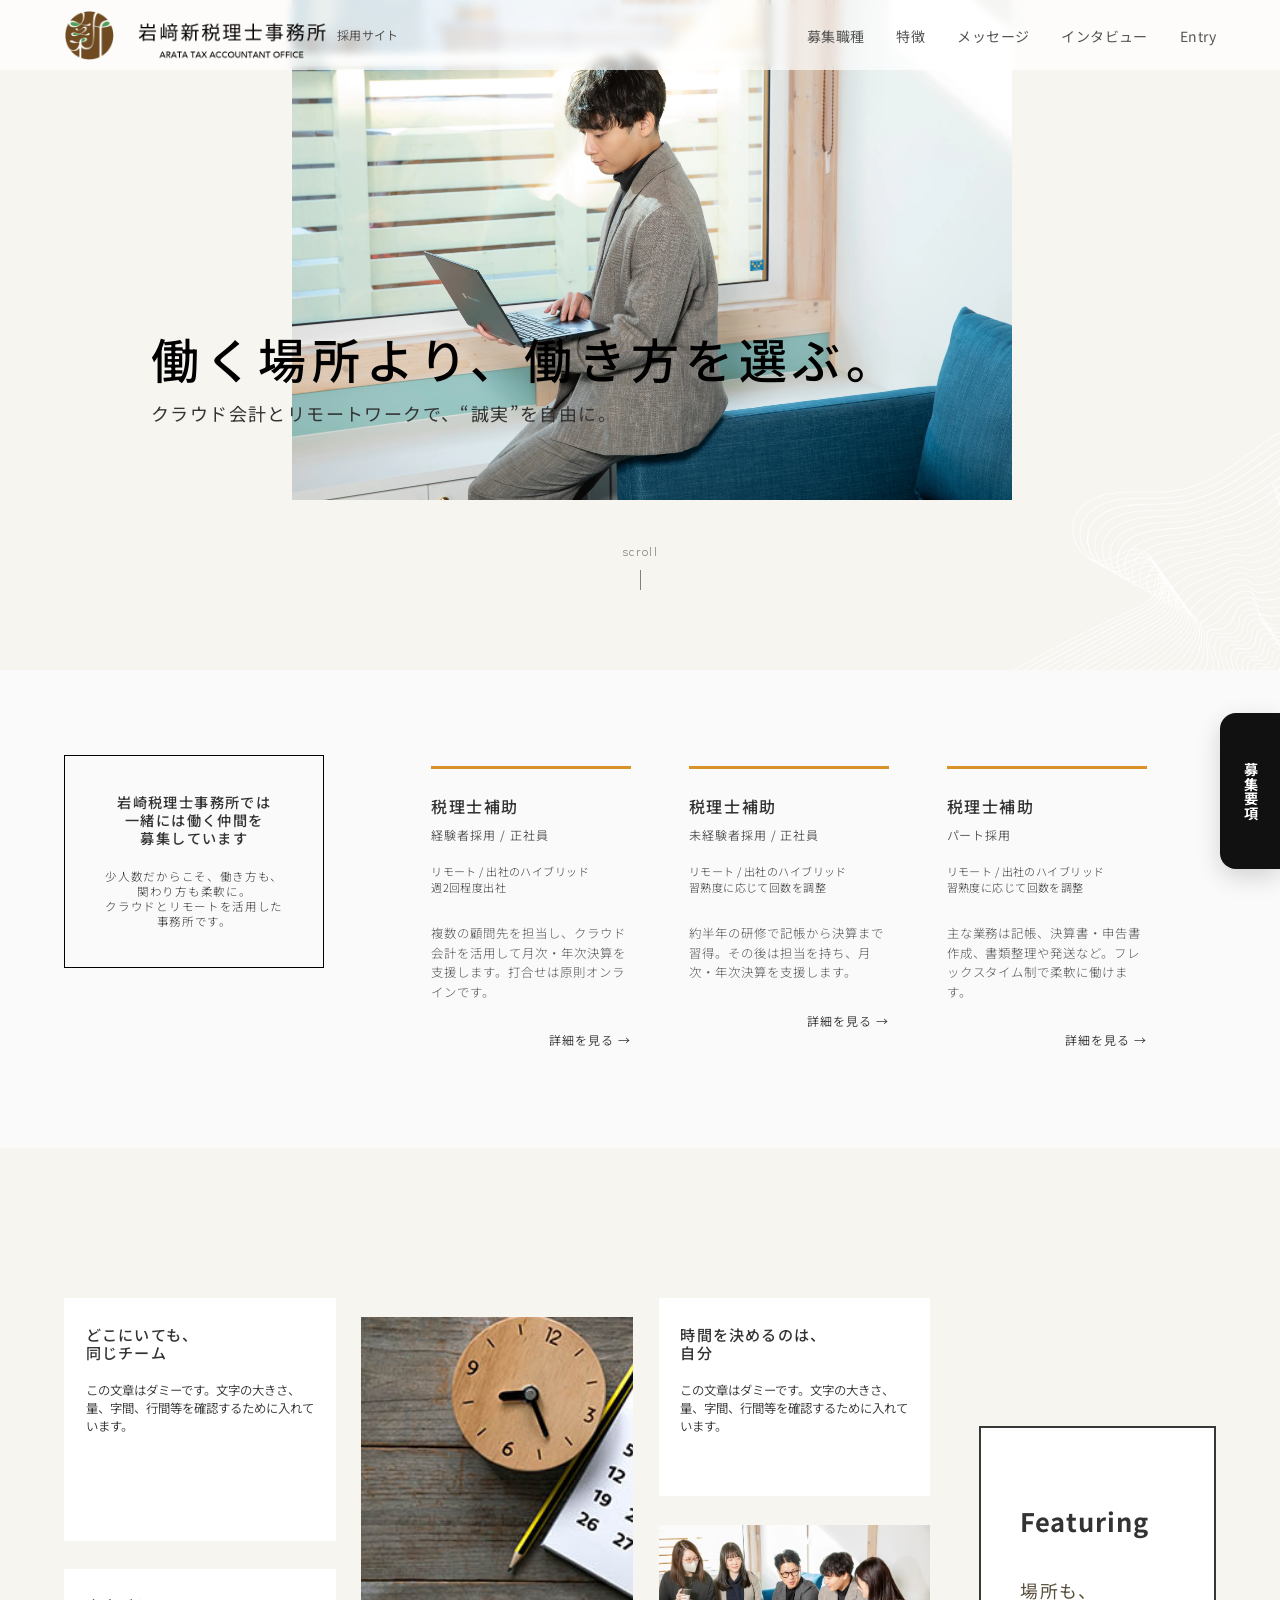
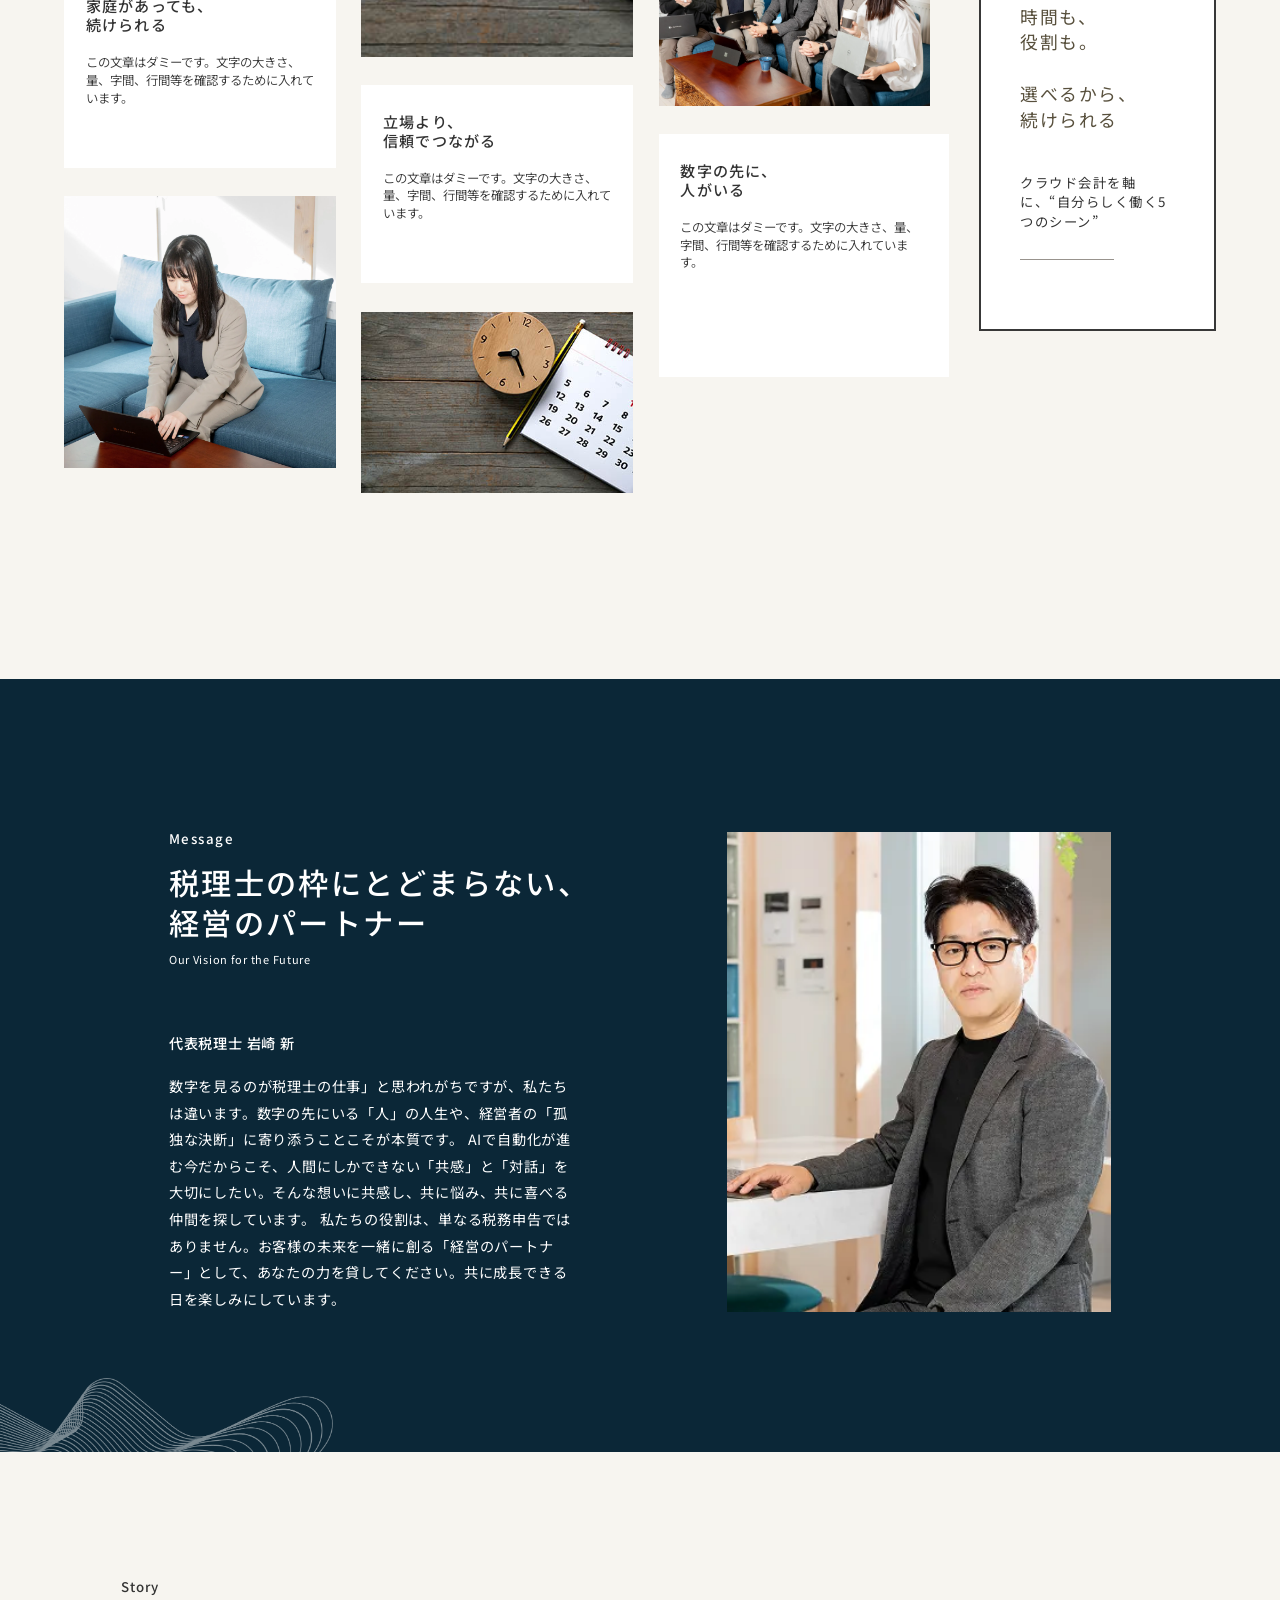
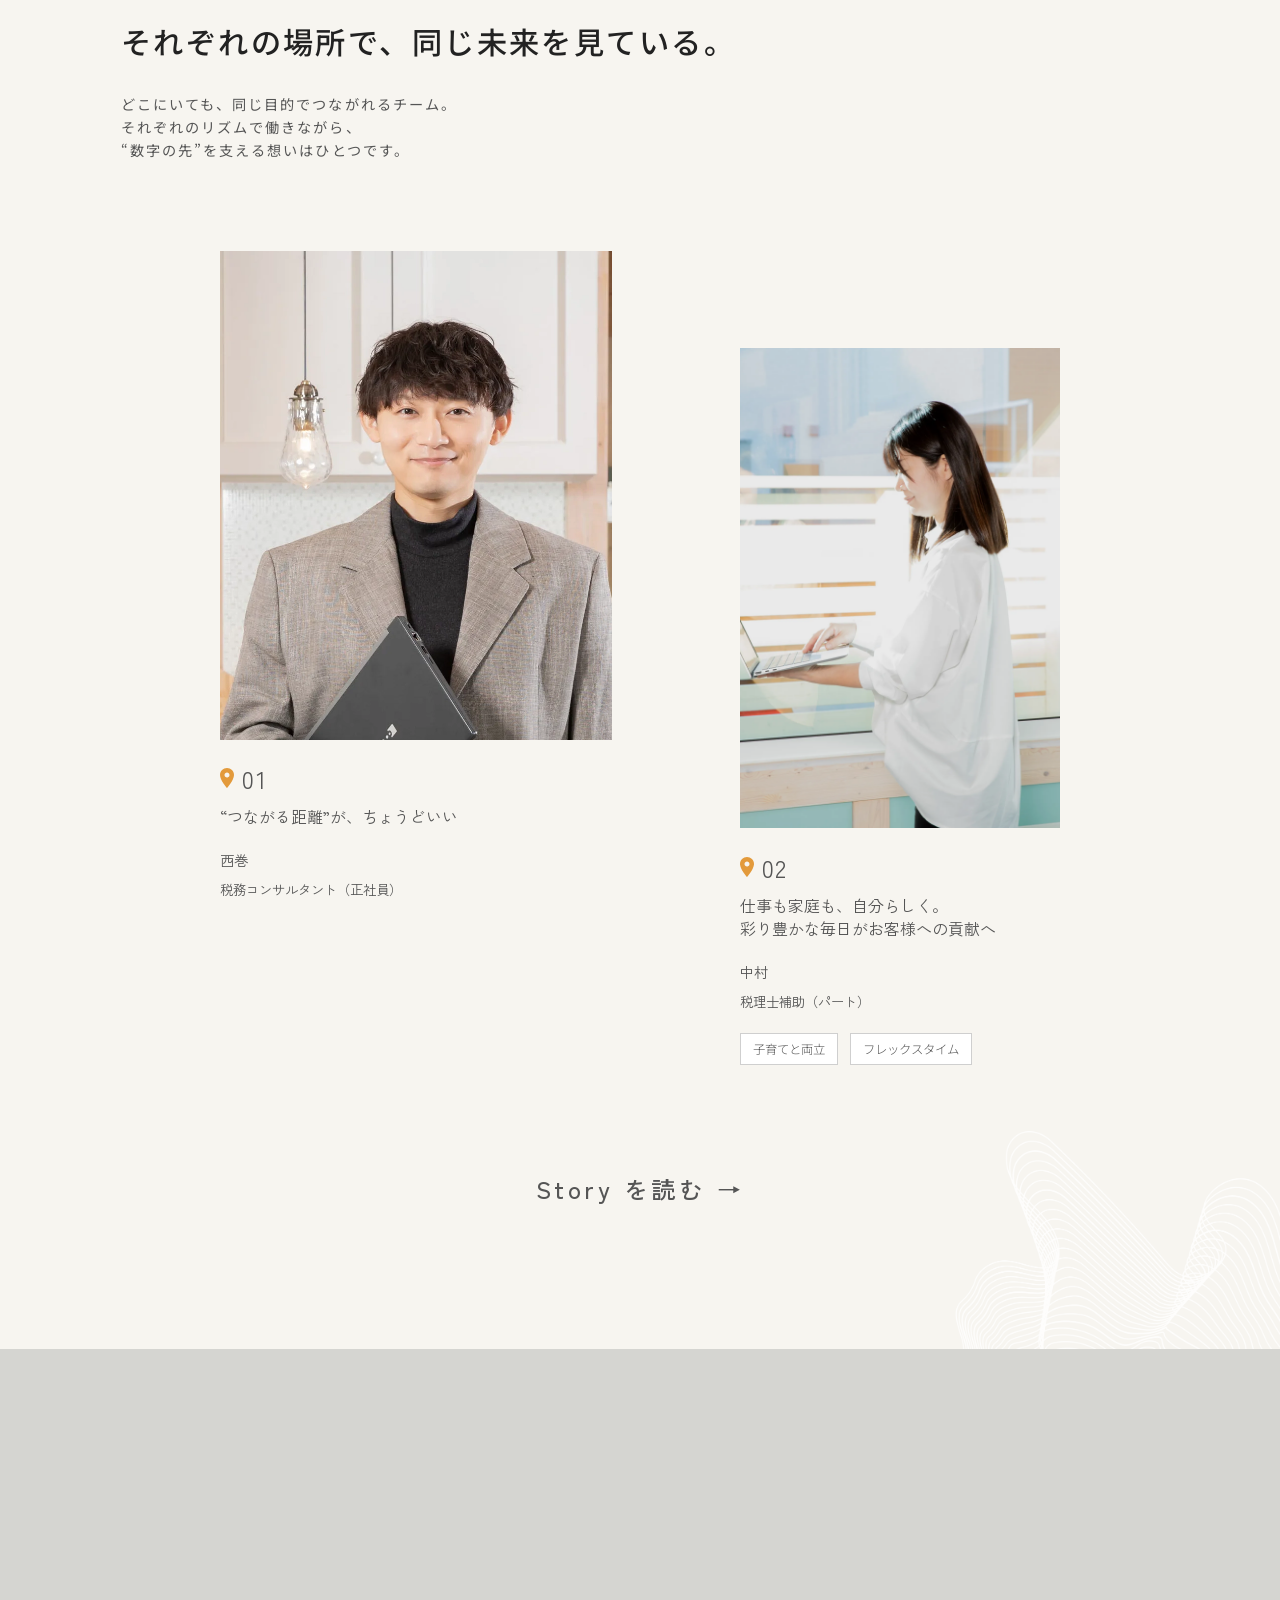
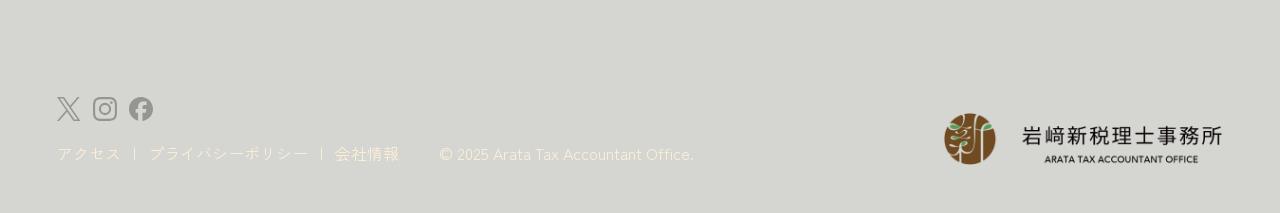
==== commit 6005f9c2: "Add files via upload" ====
--- a/index.html
+++ b/index.html
@@ -455,7 +455,7 @@
     </div>
 
     <div class="story__footer">
-      <a href="../story/index.html" class="story__link">Story を読む →</a>
+      <a href="story/index.html" class="story__link">Story を読む →</a>
     </div>
    </div>
   </section>
